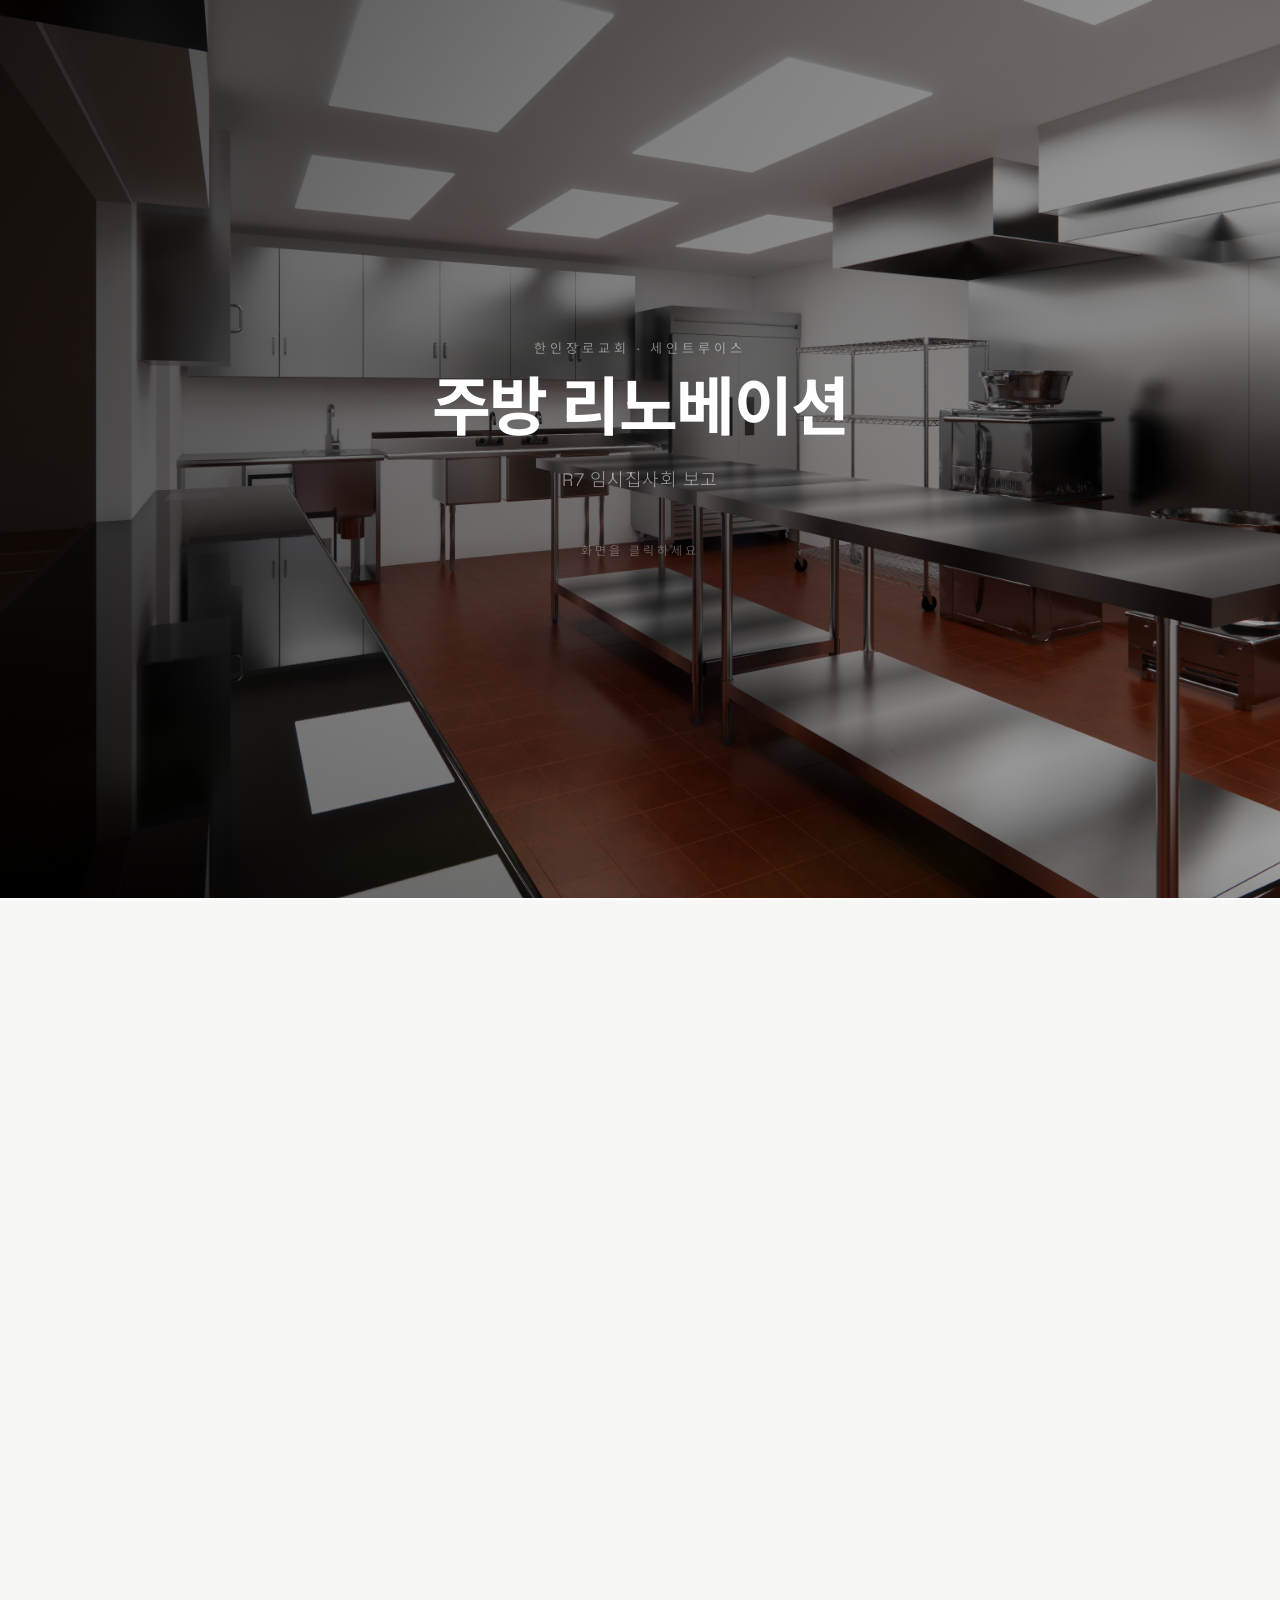
==== index.html @ f0a392fb "Slightly reduce intro paragraph presentation scale" ====
<!DOCTYPE html>
<html lang="en">
<head>
<meta charset="UTF-8">
<meta name="viewport" content="width=device-width, initial-scale=1.0">
<title>KPC Kitchen Renovation — R7 Session Briefing</title>
<link rel="preconnect" href="https://fonts.googleapis.com">
<link rel="preconnect" href="https://fonts.gstatic.com" crossorigin>
<link href="https://fonts.googleapis.com/css2?family=Space+Grotesk:wght@300;400;500;600;700&display=swap" rel="stylesheet">
<link href="https://fonts.googleapis.com/css2?family=Noto+Sans+KR:wght@300;400;500;600;700&display=swap" rel="stylesheet">
<style>
:root {
  --font:'Space Grotesk','Noto Sans KR',system-ui,-apple-system,sans-serif;
  --black:#111;--white:#fff;--bg:#f7f7f5;
  --g1:#999;--g2:#666;--g3:#333;--g4:#e8e8e6;--g5:#d4d4d2;
  --sep:rgba(0,0,0,0.07);
  --r:12px;--rs:8px;
  --ease:cubic-bezier(0.25,0.1,0.25,1);--spring:cubic-bezier(0.175,0.885,0.32,1.275);
  --son:#111;--soff:rgba(0,0,0,0.14);
  --blue:#111;--green:#333;--orange:#555;--purple:#777;
  --a:#111;--b:#444;--c:#777;--d:#999;
  --shadow:0 1px 3px rgba(0,0,0,0.04);
  --shadow2:0 4px 12px rgba(0,0,0,0.08);
}
*{box-sizing:border-box;margin:0;padding:0}
html{scroll-behavior:smooth;font-size:clamp(16px,1.3vw,21px)}
body{font-family:var(--font);color:var(--black);background:var(--bg);line-height:1.55;-webkit-font-smoothing:antialiased;overflow-x:hidden}

/* ===== SPLASH ===== */
#splash{position:fixed;inset:0;z-index:9999;background:linear-gradient(125deg,rgba(0,0,0,0.72) 0%,rgba(0,0,0,0.5) 38%,rgba(0,0,0,0.3) 100%),url("Final Renderings/rendering views/view 2.jpg") center/cover no-repeat var(--black);display:flex;flex-direction:column;align-items:center;justify-content:center;cursor:pointer;transition:opacity 0.8s var(--ease),transform 0.8s var(--ease)}
#splash.out{opacity:0;transform:scale(1.02);pointer-events:none}
.sp-line{overflow:hidden}
.sp-line span{display:block;transform:translateY(110%);animation:spUp 0.9s var(--ease) forwards}
.sp-t1 span{font-size:clamp(11px,1.2vw,13px);font-weight:400;letter-spacing:4px;text-transform:uppercase;color:rgba(255,255,255,0.45);animation-delay:0.3s}
.sp-t2 span{font-size:clamp(32px,5vw,64px);font-weight:700;letter-spacing:-1.5px;color:var(--white);animation-delay:0.6s}
.sp-t3 span{font-size:clamp(14px,1.8vw,18px);font-weight:300;letter-spacing:0.5px;color:rgba(255,255,255,0.55);animation-delay:0.9s;margin-top:8px}
.sp-enter{margin-top:48px;overflow:hidden}
.sp-enter span{display:block;transform:translateY(110%);animation:spUp 0.7s var(--ease) 1.4s forwards;font-size:12px;letter-spacing:3px;text-transform:uppercase;color:rgba(255,255,255,0.3);transition:color 0.3s}
#splash:hover .sp-enter span{color:rgba(255,255,255,0.7)}
@keyframes spUp{to{transform:translateY(0)}}
.sp-bar{position:absolute;bottom:0;left:0;height:2px;background:var(--white);animation:spBar 2.4s var(--ease) 0.5s forwards;width:0}
@keyframes spBar{to{width:100%}}

/* ===== HEADER ===== */
.header{position:sticky;top:0;z-index:100;background:rgba(247,247,245,0.92);backdrop-filter:blur(24px);-webkit-backdrop-filter:blur(24px);border-bottom:1px solid var(--sep);padding:8px 24px;transition:box-shadow 0.3s}
.header.scrolled{box-shadow:0 1px 8px rgba(0,0,0,0.06)}
.header-in{max-width:none;width:100%;margin:0;display:flex;align-items:center;gap:16px}
.header-left{flex-shrink:0}
.header h1{font-family:var(--font);font-size:18px;font-weight:600;letter-spacing:-0.2px;color:var(--black)}
.header p{font-size:11px;color:var(--g1);margin-top:1px;letter-spacing:0.4px;font-weight:400}
.header-tabs{flex:1;display:flex;gap:2px;background:rgba(0,0,0,0.04);border-radius:8px;padding:3px;min-width:0}
.header-tabs .gtab{flex:1;border:0;background:transparent;border-radius:6px;padding:11px 8px;cursor:pointer;font-family:var(--font);font-size:13px;font-weight:600;letter-spacing:0.2px;text-transform:uppercase;color:var(--g1);transition:all 0.25s var(--ease);white-space:nowrap;text-align:center}
.header-tabs .gtab:hover{color:var(--g3);background:rgba(0,0,0,0.03)}
.header-tabs .gtab.on{color:var(--white);background:var(--black);box-shadow:0 1px 4px rgba(0,0,0,0.12)}
.lang-btn{border:1px solid var(--g4);background:var(--white);color:var(--black);font-family:var(--font);font-size:14px;font-weight:600;padding:9px 16px;border-radius:6px;cursor:pointer;transition:all 0.2s var(--ease);letter-spacing:0.2px;white-space:nowrap;flex-shrink:0}
.lang-btn:hover{border-color:var(--black);box-shadow:var(--shadow)}
@media(max-width:900px){
.header{padding:6px 12px}
.header-in{display:grid;grid-template-columns:1fr auto;grid-template-rows:auto auto;gap:4px 8px;align-items:center}
.header-left{grid-column:1;grid-row:1}
.header-left h1{font-size:16px}
.header-left p{display:none}
.lang-btn{grid-column:2;grid-row:1;font-size:12px;padding:7px 12px}
.header-tabs{grid-column:1/-1;grid-row:2;gap:1px;padding:2px;border-radius:6px;overflow-x:auto;-webkit-overflow-scrolling:touch;scrollbar-width:none;flex-wrap:nowrap}
.header-tabs::-webkit-scrollbar{display:none}
.header-tabs .gtab{font-size:11px;padding:9px 12px;letter-spacing:0.2px;border-radius:4px;flex:0 0 auto}
}
.container{max-width:none;width:100%;margin:0;padding:24px clamp(12px,2vw,30px) 32px;opacity:0;transform:translateY(12px);transition:opacity 0.6s var(--ease) 0.1s,transform 0.6s var(--ease) 0.1s}
.container.show{opacity:1;transform:translateY(0)}

/* ===== TABS (now in header) ===== */

/* ===== INTRODUCTION ===== */
.intro-wrap{display:flex;flex-direction:column;gap:18px}
.intro-hero{position:relative;min-height:62vh;border:1px solid var(--g4);border-radius:var(--r);overflow:hidden;background:linear-gradient(120deg,rgba(0,0,0,0.68) 0%,rgba(0,0,0,0.44) 48%,rgba(0,0,0,0.22) 100%),url("Final Renderings/rendering views/view 2.jpg") center/cover no-repeat}
.intro-hero-body{position:relative;z-index:2;max-width:900px;min-height:62vh;display:flex;flex-direction:column;padding:clamp(26px,4vw,58px);color:var(--white)}
.intro-kicker{font-size:17px;letter-spacing:0.9px;text-transform:uppercase;color:rgba(255,255,255,0.78);font-weight:700}
.intro-title{font-size:clamp(30px,4.2vw,58px);line-height:1.06;letter-spacing:-0.8px;margin-top:12px;font-weight:700}
.intro-title-nowrap{white-space:nowrap;display:inline-block}
.intro-meta{margin-top:auto;color:rgba(255,255,255,0.9);font-size:21px;line-height:1.5;padding-top:18px}
.intro-card{background:var(--white);border:1px solid var(--g4);border-radius:var(--r);padding:42px}
.intro-card h3{font-size:58px;letter-spacing:-0.8px;margin-bottom:20px;line-height:1.05}
.intro-body{font-size:34px;color:var(--g2);line-height:1.6;white-space:pre-line}
.intro-body-intro{font-size:clamp(34px,2.7vw,54px);line-height:1.45;white-space:normal;color:var(--g3)}
.intro-team-grid{display:grid;grid-template-columns:1fr;gap:20px}
.intro-team-col{border:1px solid var(--g4);border-radius:14px;padding:24px;background:var(--bg)}
.intro-team-col h4{font-size:34px;font-weight:700;margin-bottom:12px;line-height:1.2}
.intro-team-row{display:flex;justify-content:space-between;gap:18px;padding:12px 0;border-bottom:1px dashed var(--g4);font-size:30px;line-height:1.3}
.intro-team-row:last-child{border-bottom:none}
.intro-team-row span:last-child{color:var(--g2)}
.intro-process{display:grid;grid-template-columns:1fr;gap:16px}
.intro-process li{list-style:none;background:var(--bg);border:1px solid var(--g4);border-radius:12px;padding:20px 22px}
.intro-process-title{display:block;font-size:30px;font-weight:700;margin-bottom:8px;color:var(--black);line-height:1.2}
.intro-process-desc{font-size:25px;color:var(--g2);line-height:1.5}
.intro-purpose-list{display:grid;grid-template-columns:1fr;gap:14px}
.intro-purpose-item{background:var(--bg);border:1px solid var(--g4);border-radius:12px;padding:24px}
.intro-purpose-item h4{font-size:32px;margin-bottom:10px;line-height:1.2}
.intro-purpose-item p{font-size:24px;color:var(--g2);line-height:1.5}
.intro-scope-grid{display:grid;grid-template-columns:repeat(3,minmax(220px,1fr));gap:12px}
.intro-scope-item{background:var(--bg);border:1px solid var(--g4);border-radius:10px;overflow:hidden}
.intro-scope-item img{width:100%;height:175px;object-fit:cover;display:block}
.intro-scope-txt{padding:12px}
.intro-scope-txt h4{font-size:16px;line-height:1.3;letter-spacing:-0.2px}
.intro-scope-txt p{font-size:12px;color:var(--g2);margin-top:6px;line-height:1.55}
@media(max-width:900px){
.intro-team-grid{grid-template-columns:1fr}
.intro-process{grid-template-columns:1fr}
.intro-purpose-list{grid-template-columns:1fr}
.intro-scope-grid{grid-template-columns:repeat(2,minmax(160px,1fr))}
.intro-card{padding:26px}
.intro-card h3{font-size:40px;line-height:1.1}
.intro-body{font-size:24px}
.intro-body-intro{font-size:clamp(24px,4.2vw,40px)}
.intro-team-col h4{font-size:24px}
.intro-team-row{font-size:20px;padding:10px 0}
.intro-process-title{font-size:22px}
.intro-process-desc{font-size:18px}
.intro-purpose-item h4{font-size:24px}
.intro-purpose-item p{font-size:18px}
}
@media(max-width:640px){
.intro-card{padding:16px}
.intro-card h3{font-size:28px}
.intro-body{font-size:18px}
.intro-body-intro{font-size:20px;line-height:1.4}
.intro-scope-grid{grid-template-columns:1fr}
.intro-scope-item img{height:160px}
.intro-kicker{font-size:13px}
.intro-meta{font-size:16px;line-height:1.45}
.intro-team-col h4{font-size:20px}
.intro-team-row{font-size:16px;padding:8px 0}
.intro-process-title{font-size:18px}
.intro-process-desc{font-size:15px}
.intro-purpose-item h4{font-size:20px}
.intro-purpose-item p{font-size:15px}
}

/* ===== DASHBOARD ===== */
.dash{display:grid;grid-template-columns:repeat(4,1fr);gap:12px;margin-bottom:24px;position:sticky;top:56px;z-index:85;background:rgba(247,247,245,0.95);backdrop-filter:blur(20px);-webkit-backdrop-filter:blur(20px);padding:10px 0 10px;border-radius:0 0 14px 14px}
@media(max-width:900px){
.dash{grid-template-columns:repeat(2,1fr);gap:8px;padding:6px 0;top:62px}
.dc{padding:10px 10px}
.dc .dp{font-size:20px}
.dc .dd{gap:4px}
.dc .chip{font-size:8px;padding:2px 6px}
}
@media(max-width:700px){
.dash{grid-template-columns:1fr;gap:4px;padding:4px 0;top:62px;margin-bottom:10px}
.dc{padding:7px 12px;border-radius:8px;display:grid;grid-template-columns:auto 1fr auto auto;grid-template-rows:auto;gap:0 10px;align-items:center}
.dc .dk{grid-column:1;font-size:8px;letter-spacing:0.8px;writing-mode:horizontal-tb}
.dc .dn{display:none}
.dc .dp-wrap-low{grid-column:3;text-align:right;display:flex;align-items:baseline;gap:4px}
.dc .dp-wrap-high{grid-column:4;text-align:right;display:flex;align-items:baseline;gap:4px}
.dc .dp-label{display:inline;font-size:7px;margin:0;letter-spacing:0.3px}
.dc .dp{display:inline;font-size:16px;margin:0;letter-spacing:-0.3px}
.dc .dd{display:none}
.dc:hover{transform:none}
.ltag{top:4px;right:4px;font-size:6px;padding:2px 5px;position:static;display:inline;margin-left:6px}
.dc.on{box-shadow:0 0 0 1.5px var(--black)}
}
.dc{background:var(--white);border:1px solid var(--g4);border-radius:var(--r);padding:14px 14px;cursor:pointer;transition:all 0.3s var(--ease);position:relative;overflow:hidden}
.dc:hover{border-color:var(--g5);box-shadow:var(--shadow2);transform:translateY(-2px)}
.dc.on{border-color:var(--black);box-shadow:0 0 0 1px var(--black)}
.dc .dk{font-size:10px;font-weight:600;color:var(--g1);text-transform:uppercase;letter-spacing:1.5px}
.dc .dn{font-size:14px;font-weight:500;margin:5px 0 2px;color:var(--g2)}
.dc .dp-label{font-size:10px;font-weight:600;color:var(--g1);text-transform:uppercase;letter-spacing:1px;margin-top:6px}
.dc .dp{font-family:var(--font);font-size:26px;font-weight:700;letter-spacing:-0.5px;margin:0 0 4px;color:var(--black)}
.dc .dp-wrap-low,.dc .dp-wrap-high{/* wrapper for mobile grid */}
.dc .dd{display:flex;gap:6px;flex-wrap:wrap}
.dc .chip{font-size:10px;padding:4px 9px;border-radius:4px;background:var(--bg);color:var(--g2);font-weight:500;letter-spacing:0.2px}
.ltag{position:absolute;top:12px;right:12px;font-size:8px;font-weight:700;padding:3px 8px;border-radius:4px;background:var(--black);color:var(--white);text-transform:uppercase;letter-spacing:1px}
.dot{width:5px;height:5px;border-radius:1px;display:inline-block;margin-right:6px;background:var(--black)}

/* ===== BARS ===== */
.bars{background:var(--white);border:1px solid var(--g4);border-radius:var(--r);padding:20px 24px;margin-bottom:24px}
.bars h3{font-family:var(--font);font-size:12px;font-weight:600;color:var(--g1);margin-bottom:14px;text-transform:uppercase;letter-spacing:1.5px}
.br{display:flex;align-items:center;margin-bottom:8px;gap:10px}
.bl{width:90px;font-size:11px;font-weight:500;color:var(--g2);text-align:right;flex-shrink:0}
.bt{flex:1;height:28px;background:rgba(0,0,0,0.03);border-radius:4px;overflow:hidden;display:flex}
.bg{height:100%;border-radius:4px 0 0 4px;transition:width 0.5s var(--ease);display:flex;align-items:center;justify-content:center;font-size:9px;font-weight:600;color:var(--white);min-width:36px;background:var(--black)}
.be{height:100%;border-radius:0 4px 4px 0;transition:width 0.5s var(--ease);display:flex;align-items:center;justify-content:center;font-size:9px;font-weight:500;color:var(--white);min-width:36px;opacity:0.4;background:var(--black)}
.bv{font-family:var(--font);font-size:14px;font-weight:700;width:85px;flex-shrink:0;letter-spacing:-0.3px}
.bb,.gb,.ob,.pb{background:var(--black)}

/* ===== CAROUSEL ===== */
.cnav{display:flex;justify-content:center;gap:4px;margin-bottom:20px}
.pill{padding:9px 20px;border-radius:6px;font-family:var(--font);font-size:11px;font-weight:600;border:1px solid var(--g4);cursor:pointer;transition:all 0.25s var(--ease);background:var(--white);color:var(--g2);letter-spacing:0.5px;text-transform:uppercase}
.pill:hover{border-color:var(--g5);color:var(--black)}
.pill.on{color:var(--white);background:var(--black);border-color:var(--black)}
.pill.on.blue,.pill.on.green,.pill.on.orange,.pill.on.purple{background:var(--black)}
.cvp{overflow:hidden;border-radius:var(--r);transition:height 0.4s var(--ease)}
.ctr{display:flex;transition:transform 0.5s var(--ease)}
.csl{min-width:100%}

/* ===== CARD ===== */
.ocard{background:var(--white);border:1px solid var(--g4);border-radius:var(--r);overflow:hidden;transition:border-color 0.3s}
.ohdr{padding:24px 28px 20px;border-bottom:1px solid var(--sep)}
.ohdr .tr{display:flex;justify-content:space-between;align-items:center}
.ohdr h2{font-family:var(--font);font-size:20px;font-weight:700;letter-spacing:-0.3px}
.pbadge{font-family:var(--font);font-size:22px;font-weight:700;color:var(--black);letter-spacing:-0.3px}
.pbadge.blue,.pbadge.green,.pbadge.orange,.pbadge.purple{color:var(--black)}
.obody{padding:0 28px 28px}
.ohdr.blue,.ohdr.green,.ohdr.orange,.ohdr.purple{border-bottom-color:var(--sep)}
.ohdr::before{display:none}

/* ===== SECTIONS ===== */
.sec{margin-bottom:16px}
.shdr{display:flex;justify-content:space-between;align-items:center;padding:12px 0 10px;border-bottom:1px solid var(--sep);margin-bottom:8px}
.shdr h3{font-size:11px;font-weight:600;color:var(--g1);text-transform:uppercase;letter-spacing:1.5px}
.shdr .ss{font-size:13px;font-weight:600;font-family:var(--font);color:var(--g2)}

/* ===== CATEGORY ACCORDION ===== */
.cat{margin-bottom:2px}
.cat-hdr{display:flex;align-items:center;justify-content:space-between;padding:12px 14px;background:rgba(0,0,0,0.02);border-radius:var(--rs);cursor:pointer;transition:background 0.2s;user-select:none;border:1px solid transparent}
.cat-hdr:hover{background:rgba(0,0,0,0.04);border-color:var(--g4)}
.cat-hdr .cat-left{display:flex;align-items:center;gap:10px}
.cat-hdr .cat-icon{font-size:16px;width:24px;text-align:center}
.cat-hdr .cat-name{font-size:13px;font-weight:600;letter-spacing:0.1px}
.cat-hdr .cat-count{font-size:10px;color:var(--g1);background:rgba(0,0,0,0.05);padding:2px 7px;border-radius:4px;font-weight:600;letter-spacing:0.3px}
.cat-hdr .cat-right{display:flex;align-items:center;gap:10px}
.cat-hdr .cat-sum{font-size:14px;font-weight:700;font-family:var(--font);letter-spacing:-0.2px}
.cat-hdr .chevron{font-size:12px;color:var(--g1);transition:transform 0.3s var(--ease);display:inline-block}
.cat-hdr .chevron.open{transform:rotate(90deg)}
.cat-body{overflow:hidden;transition:max-height 0.4s var(--ease),opacity 0.3s;padding:0 4px}
.cat-body.closed{max-height:0!important;opacity:0;pointer-events:none}
.cat-body.open{opacity:1}
/* Split layout for wall storage / countertop */
.cat-split{display:grid;grid-template-columns:1fr 1fr;gap:0 16px}
.cat-split-col{border-right:1px solid var(--sep);padding-right:8px}
.cat-split-col:last-child{border-right:none;padding-right:0;padding-left:8px}
.cat-split-label{font-size:10px;font-weight:700;text-transform:uppercase;letter-spacing:1px;color:var(--g1);padding:8px 8px 4px;border-bottom:1px solid var(--sep)}
.cat-split-full{grid-column:1/-1;border-top:1px solid var(--sep)}
@media(max-width:700px){.cat-split{grid-template-columns:1fr}.cat-split-col{border-right:none;padding-right:0;padding-left:0}}

/* ===== ITEMS ===== */
.item{display:flex;align-items:center;padding:11px 8px;border-bottom:1px solid var(--sep);gap:12px;transition:opacity 0.25s,background 0.15s;border-radius:4px}
.item:last-child{border-bottom:none}
.item:hover{background:rgba(0,0,0,0.015)}
.item.off{opacity:0.22}
.item.off .iname{text-decoration:line-through;text-decoration-color:var(--g1)}
.tog{position:relative;width:44px;height:26px;flex-shrink:0;cursor:pointer}
.tog input{position:absolute;opacity:0;width:100%;height:100%;cursor:pointer;z-index:2;margin:0}
.tog .tk{position:absolute;inset:0;background:var(--soff);border-radius:26px;transition:background 0.3s var(--ease)}
.tog .tm{position:absolute;top:2px;left:2px;width:22px;height:22px;background:white;border-radius:50%;box-shadow:0 1px 4px rgba(0,0,0,0.15);transition:transform 0.35s var(--spring),width 0.15s}
.tog input:checked~.tk{background:var(--son)}
.tog input:checked~.tm{transform:translateX(18px)}
.tog:active .tm{width:26px}
.tog:active input:checked~.tm{transform:translateX(14px);width:26px}
.iinfo{flex:1;min-width:0}
.iname{font-size:14px;font-weight:500;line-height:1.35}
.idet{font-size:11.5px;color:var(--g1);margin-top:2px;line-height:1.4}
.icost{font-family:var(--font);font-size:15px;font-weight:700;white-space:nowrap;min-width:65px;text-align:right;letter-spacing:-0.2px}
.icost.neg{color:#2a7d3f}
.cinp{display:flex;align-items:center;gap:6px;margin-top:5px;flex-wrap:wrap}
.cinp input[type="text"]{width:110px;padding:7px 10px;border:1px solid var(--g4);border-radius:6px;font-size:14px;font-family:var(--font);text-align:right;transition:border 0.2s,box-shadow 0.2s;background:var(--white)}
.cinp input[type="text"]:focus{outline:none;border-color:var(--black);box-shadow:0 0 0 2px rgba(0,0,0,0.08)}
.cinp input[type="text"]::placeholder{color:var(--g1);font-size:11px}
.cinp>span{font-size:10.5px;color:var(--g2);font-weight:500}
.cinp .clab{color:var(--black);font-weight:700;font-size:9px;letter-spacing:1px;text-transform:uppercase}

/* ===== PILLS ===== */
.psel{display:flex;gap:2px;background:rgba(0,0,0,0.04);padding:3px;border-radius:8px;margin:8px 0}
.po{flex:1;padding:8px 0;text-align:center;font-family:var(--font);font-size:11px;font-weight:600;border:none;border-radius:6px;cursor:pointer;transition:all 0.25s var(--ease);background:transparent;color:var(--g1);letter-spacing:0.3px}
.po.on{background:var(--white);color:var(--black);box-shadow:0 1px 4px rgba(0,0,0,0.08)}

.sub{display:flex;justify-content:space-between;padding:14px 0 4px;border-top:1px solid rgba(0,0,0,0.1);margin-top:10px;font-weight:700;font-size:15px;font-family:var(--font);letter-spacing:-0.2px}
.cont-line{border-top:1px dashed rgba(0,0,0,0.15);margin-top:14px;padding:14px 0 4px;color:var(--g2);font-size:13px}
.cont-ctrl{display:flex;align-items:center;gap:12px;background:var(--white);border:1px solid var(--g4);border-radius:var(--r);padding:14px 20px;margin-bottom:20px}
.cont-label{font-size:13px;font-weight:600;letter-spacing:-0.1px}
.cont-input-wrap{display:flex;align-items:center;gap:2px}
.cont-inp{width:52px;padding:6px 8px;border:1px solid var(--g4);border-radius:6px;font-size:14px;font-family:var(--font);text-align:right;transition:border 0.2s;background:var(--white)}
.cont-inp:focus{outline:none;border-color:var(--black);box-shadow:0 0 0 2px rgba(0,0,0,0.08)}
.cont-pct{font-size:13px;font-weight:600;color:var(--g2)}
.cont-amt{font-size:12px;color:var(--g1);margin-left:auto}
.gt{display:flex;justify-content:space-between;align-items:center;padding:18px 24px;border-radius:var(--rs);margin-top:14px;font-weight:700;font-size:18px;color:var(--white);font-family:var(--font);letter-spacing:-0.3px;background:var(--black)}
.gt.blue,.gt.green,.gt.orange,.gt.purple{background:var(--black)}
.note{font-size:11.5px;color:var(--g2);padding:10px 14px;background:rgba(0,0,0,0.02);border-radius:var(--rs);margin:8px 0;line-height:1.55;border:1px solid var(--sep)}

/* ===== MATRIX ===== */
.mwrap{background:var(--white);border:1px solid var(--g4);border-radius:var(--r);overflow:hidden;margin-bottom:24px}
.mwrap h3{padding:18px 24px 14px;font-family:var(--font);font-size:14px;font-weight:700;letter-spacing:-0.2px}
.mscr{overflow-x:auto;padding:0 24px 24px}
.mx{width:100%;border-collapse:collapse;font-size:12px}
.mx th{padding:8px;text-align:center;font-weight:600;border-bottom:1px solid var(--sep);white-space:nowrap;font-size:11px;letter-spacing:0.5px;text-transform:uppercase;color:var(--g1)}
.mx th:first-child{text-align:left;min-width:120px}
.mx td{padding:7px 8px;border-bottom:1px solid var(--sep);text-align:center;vertical-align:top;font-size:12px}
.mx td:first-child{text-align:left;font-weight:600}
.mx tr:hover td{background:rgba(0,0,0,0.015)}
.ck{color:#2a7d3f;font-weight:700}.no{color:var(--g1)}
.disc{font-size:10px;color:var(--g1);text-align:center;padding:24px 0;letter-spacing:0.3px}

/* ===== R7 ESTIMATE SUMMARY ===== */
.est-r7{background:var(--white);border:1px solid var(--g4);border-radius:var(--r);padding:22px;margin-bottom:20px}
.est-r7 h3{font-size:22px;letter-spacing:-0.3px;margin-bottom:4px}
.est-r7-sub{font-size:13px;color:var(--g2);margin-bottom:6px}
.est-r7-hint{font-size:12px;color:var(--g1);margin-bottom:14px}
.est-r7-grid{display:grid;grid-template-columns:repeat(3,minmax(220px,1fr));gap:12px}
.est-r7-card{border:1px solid var(--g4);border-radius:12px;background:var(--bg);padding:14px;display:flex;flex-direction:column;gap:8px;transition:border-color 0.22s,box-shadow 0.22s;cursor:pointer}
.est-r7-card.on{border-color:var(--black);box-shadow:0 0 0 1px var(--black)}
.est-r7-card.focus{box-shadow:0 0 0 2px rgba(0,0,0,0.14)}
.est-r7-card h4{font-size:22px;line-height:1.1}
.est-r7-card p{font-size:12px;color:var(--g2);line-height:1.55}
.est-r7-list{font-size:12px;color:var(--g2);line-height:1.6;margin-top:2px}
.est-r7-range{margin-top:auto;padding-top:8px;border-top:1px dashed var(--g4);font-size:30px;line-height:1;font-weight:700;letter-spacing:-0.8px}
.est-r7-range small{display:block;font-size:11px;font-weight:600;letter-spacing:0.8px;color:var(--g2);margin-top:6px}
.est-r7-card-actions{margin-top:6px}
.est-r7-preset-btn{width:100%;border:1px solid var(--g5);background:var(--white);color:var(--black);font-family:var(--font);font-size:11px;letter-spacing:0.5px;text-transform:uppercase;border-radius:6px;padding:9px 10px;cursor:pointer;transition:all 0.2s}
.est-r7-preset-btn:hover{border-color:var(--black)}
.est-r7-preset-btn.on{background:var(--black);color:var(--white);border-color:var(--black)}
.est-r7-actions{margin-top:14px;display:flex;align-items:center;justify-content:space-between;gap:10px;flex-wrap:wrap}
.est-r7-btn{border:1px solid var(--black);background:var(--black);color:var(--white);font-family:var(--font);font-size:11px;letter-spacing:0.5px;text-transform:uppercase;border-radius:6px;padding:9px 14px;cursor:pointer}
.est-r7-btn.ghost{background:var(--white);color:var(--black)}
.est-r7-btn:hover{opacity:0.86}
.est-source{border-top:1px solid var(--g4);padding-top:16px}
.est-source-head{margin-bottom:12px}
.est-source-head h3{font-size:18px;letter-spacing:-0.2px;margin-bottom:4px}
.est-source-head p{font-size:12px;color:var(--g2);line-height:1.5}
.est-scope{background:var(--white);border:1px solid var(--g4);border-radius:var(--r);padding:18px;margin-bottom:14px}
.est-scope-head{display:flex;align-items:flex-end;justify-content:space-between;gap:10px;flex-wrap:wrap}
.est-scope h3{font-size:19px;letter-spacing:-0.2px;margin-bottom:4px}
.est-scope-sub{font-size:12px;color:var(--g2);margin-bottom:12px}
.est-scope-sub strong{color:var(--black)}
.est-scope-cats{display:grid;grid-template-columns:repeat(6,minmax(120px,1fr));gap:8px;margin-bottom:12px}
.est-scope-cat{position:relative;border:1px solid var(--g4);border-radius:10px;overflow:hidden;background:var(--bg);transition:border-color 0.2s,box-shadow 0.2s}
.est-scope-cat img{display:block;width:100%;height:74px;object-fit:cover;transition:filter 0.22s,opacity 0.22s;filter:grayscale(1);opacity:0.42}
.est-scope-cat.in img{filter:none;opacity:1}
.est-scope-cat.adj img{filter:grayscale(0.22);opacity:0.9}
.est-scope-cat.phase img{filter:grayscale(0.6);opacity:0.72}
.est-scope-cat.out img{filter:grayscale(1);opacity:0.28}
.est-scope-cat.focus{border-color:var(--black);box-shadow:0 0 0 1px var(--black)}
.est-scope-cap{padding:8px;font-size:10px;line-height:1.35;color:var(--g2);min-height:52px}
.est-scope-cap strong{display:block;font-size:11px;color:var(--black);margin-bottom:2px}
.est-scope-state{position:absolute;top:6px;left:6px;z-index:2}
.est-scope-matrix{border:1px solid var(--g4);border-radius:10px;overflow:hidden}
.est-scope-matrix table{width:100%;border-collapse:collapse;font-size:11px}
.est-scope-matrix th,.est-scope-matrix td{border-bottom:1px solid var(--sep);padding:8px 8px;text-align:center}
.est-scope-matrix tr:last-child td{border-bottom:0}
.est-scope-matrix th:first-child,.est-scope-matrix td:first-child{text-align:left}
.est-scope-matrix th{font-size:10px;text-transform:uppercase;letter-spacing:0.6px;color:var(--g1);background:var(--bg)}
.est-scope-matrix .focus-col{background:rgba(0,0,0,0.04)}
.est-scope-dot{display:inline-flex;align-items:center;justify-content:center;min-width:56px;padding:4px 8px;border-radius:999px;font-size:10px;font-weight:700;letter-spacing:0.3px;border:1px solid var(--g4);background:var(--white);color:var(--g2)}
.est-scope-dot.in{background:#e8f6ec;border-color:#b7dec2;color:#225f37}
.est-scope-dot.adj{background:#fff6df;border-color:#f0d59b;color:#8b6511}
.est-scope-dot.phase{background:#eef2ff;border-color:#c8d2f7;color:#2f4a92}
.est-scope-dot.out{background:#f4f4f4;border-color:#e1e1df;color:#8a8a86}
.est-r7-scope-badges{display:flex;flex-wrap:wrap;gap:6px;margin-top:2px}
.est-r7-scope-badges .est-scope-dot{font-size:9px;padding:3px 7px;min-width:unset}
@media(max-width:900px){.est-r7-grid{grid-template-columns:1fr}}
@media(max-width:1180px){.est-scope-cats{grid-template-columns:repeat(3,minmax(120px,1fr))}}
@media(max-width:640px){.est-scope-cats{grid-template-columns:repeat(2,minmax(120px,1fr))}.est-scope-matrix th,.est-scope-matrix td{padding:7px 5px;font-size:10px}}

/* ===== POLYCAM ===== */
.scan-wrap{background:var(--white);border:1px solid var(--g4);border-radius:var(--r);padding:24px;margin-bottom:24px}
.scan-head{display:flex;align-items:center;justify-content:space-between;gap:10px;margin-bottom:8px}
.scan-head h3{font-size:18px;font-weight:700;letter-spacing:-0.3px}
.scan-tag{font-size:9px;font-weight:700;letter-spacing:1px;text-transform:uppercase;color:var(--g2);background:rgba(0,0,0,0.05);padding:4px 10px;border-radius:4px}
.scan-sub{font-size:13.5px;color:var(--g2);margin-bottom:14px}
.scan-shell{position:relative;padding-top:62%;border-radius:var(--rs);overflow:hidden;border:1px solid var(--g4);background:var(--black)}
.scan-shell iframe{position:absolute;inset:0;width:100%;height:100%;border:0}
.scan-actions{display:flex;align-items:center;justify-content:space-between;gap:10px;margin-top:14px;flex-wrap:wrap}
.scan-help{font-size:12px;color:var(--g1)}
.scan-btn{display:inline-flex;align-items:center;padding:10px 18px;border-radius:6px;background:var(--black);color:var(--white);text-decoration:none;font-family:var(--font);font-size:11px;font-weight:600;letter-spacing:0.5px;text-transform:uppercase;transition:opacity 0.2s}
.scan-btn:hover{opacity:0.8}
.ex-gallery{margin-top:18px;padding-top:14px;border-top:1px solid var(--sep)}
.ex-title{font-size:12px;font-weight:600;color:var(--g2);letter-spacing:0.3px;margin:0 0 10px}
.ex-grid{display:grid;grid-template-columns:repeat(12,minmax(0,1fr));gap:10px}
.ex-photo{grid-column:span 3;border:1px solid var(--g4);border-radius:6px;overflow:hidden;background:var(--white);padding:0;cursor:pointer;transition:border-color 0.28s var(--ease),box-shadow 0.28s var(--ease),transform 0.28s var(--ease);position:relative;content-visibility:auto;contain-intrinsic-size:280px}
.ex-photo:hover{border-color:var(--g5);box-shadow:var(--shadow2);transform:translateY(-2px)}
.ex-photo img{display:block;width:100%;height:100%;object-fit:cover;aspect-ratio:4/3;background:#efefed}
.ex-photo.ex-reveal{opacity:0;transform:translateY(26px) scale(0.985);transition:opacity 0.7s var(--ease),transform 0.9s var(--ease);transition-delay:var(--d,0ms)}
.ex-photo.ex-reveal.in{opacity:1;transform:none}
@media(max-width:1180px){.ex-grid{grid-template-columns:repeat(8,minmax(0,1fr))}.ex-photo{grid-column:span 2}}
@media(max-width:760px){.ex-grid{grid-template-columns:repeat(2,minmax(0,1fr));gap:10px}.ex-photo{grid-column:span 1}}
@media(prefers-reduced-motion:reduce){.ex-photo.ex-reveal{opacity:1;transform:none;transition:none}}

/* ===== DESIGN OPTIONS ===== */
.design-wrap{background:var(--white);border:1px solid var(--g4);border-radius:var(--r);padding:24px}
.design-head{display:flex;align-items:flex-start;justify-content:space-between;gap:10px;margin-bottom:16px}
.design-head h3{font-size:22px;font-weight:700;letter-spacing:-0.3px}
.design-sub{font-size:13.5px;color:var(--g2);max-width:800px}
.r3-pill{font-size:9px;font-weight:700;letter-spacing:1px;text-transform:uppercase;color:var(--g2);background:rgba(0,0,0,0.05);padding:5px 10px;border-radius:4px;white-space:nowrap}
.ds-intro{background:linear-gradient(160deg,#0d0f12 0%,#181c21 58%,#252c34 100%);border-radius:14px;padding:18px;border:1px solid rgba(255,255,255,0.08);margin-bottom:16px;color:rgba(255,255,255,0.92);position:relative;overflow:hidden}
.ds-intro::before{content:"";position:absolute;inset:-40% -10% auto auto;width:50%;aspect-ratio:1;border-radius:999px;background:radial-gradient(circle,rgba(148,196,255,0.38) 0%,rgba(148,196,255,0) 68%);pointer-events:none}
.ds-intro h4{font-size:18px;letter-spacing:-0.25px;margin-bottom:5px}
.ds-intro p{font-size:12px;color:rgba(255,255,255,0.72);line-height:1.65}
.ds-jump-grid{margin-top:12px;display:grid;grid-template-columns:repeat(6,minmax(0,1fr));gap:10px}
.ds-jump-card{position:relative;border:1px solid rgba(255,255,255,0.16);border-radius:10px;overflow:hidden;cursor:pointer;background:#0f1012;transition:transform 0.28s var(--ease),border-color 0.28s var(--ease),box-shadow 0.28s var(--ease),outline-color 0.28s var(--ease);padding:0;font-family:var(--font);text-align:left;color:inherit;appearance:none;-webkit-appearance:none;min-height:260px}
.ds-jump-card:hover,.ds-jump-card.on{transform:translateY(-3px);border-color:rgba(255,255,255,0.36);box-shadow:0 10px 26px rgba(0,0,0,0.25)}
.ds-jump-card::after{content:"";position:absolute;inset:0;background:linear-gradient(180deg,rgba(0,0,0,0) 25%,rgba(0,0,0,0.55) 100%)}
.ds-jump-card img{display:block;width:100%;height:100%;object-fit:cover;filter:grayscale(1) brightness(0.82);transition:filter 0.28s var(--ease),transform 0.35s var(--ease)}
.ds-jump-card:hover img,.ds-jump-card.on img{filter:grayscale(0) brightness(1)}
.ds-jump-card:hover img{transform:scale(1.03)}
.ds-req{position:absolute;top:10px;right:10px;z-index:3;background:#ffd87a;color:#111;border:1px solid rgba(0,0,0,0.12);border-radius:999px;padding:6px 11px;font-size:10px;font-weight:800;letter-spacing:0.5px;text-transform:uppercase}
.ds-jump-text{position:absolute;left:0;right:0;bottom:0;z-index:2;padding:10px}
.ds-jump-text h5{font-size:15px;color:#fff;line-height:1.35}
.ds-jump-text span{display:block;margin-top:3px;font-size:12px;line-height:1.45;color:rgba(255,255,255,0.8)}
.ds-jump-card.on{outline:2px solid rgba(255,255,255,0.5);outline-offset:-2px}
@media(max-width:1540px){.ds-jump-grid{grid-template-columns:repeat(3,minmax(220px,1fr))}}
@media(max-width:1120px){.ds-jump-grid{grid-template-columns:repeat(2,minmax(220px,1fr))}}
/* Section nav */
.ds-nav{display:flex;gap:2px;background:rgba(0,0,0,0.04);border-radius:8px;padding:3px;margin-bottom:20px;flex-wrap:wrap}
.ds-pill{border:0;background:transparent;border-radius:6px;padding:10px 14px;cursor:pointer;font-family:var(--font);font-size:12px;font-weight:600;letter-spacing:0.5px;color:var(--g1);transition:all 0.25s var(--ease)}
.ds-pill:hover{color:var(--g2)}
.ds-pill.on{color:var(--white);background:var(--black);box-shadow:0 1px 4px rgba(0,0,0,0.12)}
@media(max-width:768px){.ds-pill{font-size:10px;padding:8px 10px}.ds-nav{overflow-x:auto;-webkit-overflow-scrolling:touch;scrollbar-width:none;flex-wrap:nowrap}.ds-nav::-webkit-scrollbar{display:none}.ds-pill{flex:0 0 auto}}
/* Section header */
.ds-sec-head{margin-bottom:18px}
.ds-sec-title{font-size:19px;font-weight:700;letter-spacing:-0.2px;margin-bottom:6px}
.ds-sec-desc{font-size:13.5px;color:var(--g2);line-height:1.6;max-width:800px}
.ds-color-picks{display:flex;align-items:center;gap:8px;flex-wrap:wrap;margin:-4px 0 16px}
.ds-color-label{font-size:10px;font-weight:700;letter-spacing:0.8px;text-transform:uppercase;color:var(--g2);padding-right:2px}
.ds-color-btn{display:inline-flex;align-items:center;gap:7px;border:1px solid var(--g4);background:var(--white);color:var(--g2);border-radius:999px;padding:6px 11px;font-family:var(--font);font-size:11px;font-weight:600;cursor:pointer;transition:all 0.22s var(--ease)}
.ds-color-btn:hover{border-color:var(--g5);color:var(--black)}
.ds-color-btn.on{border-color:var(--black);background:var(--black);color:var(--white)}
.ds-color-dot{width:12px;height:12px;border-radius:50%;border:1px solid rgba(255,255,255,0.26);box-shadow:inset 0 0 0 1px rgba(0,0,0,0.08)}
.ds-ref-tag{display:inline-flex;align-items:center;margin-top:auto;padding:8px 12px;border:1px dashed var(--g4);border-radius:6px;color:var(--g1);font-size:11px;font-weight:600}
/* Gallery — responsive grid for side-by-side comparison */
.ds-gallery{display:grid;grid-template-columns:repeat(auto-fit,minmax(320px,1fr));gap:16px}
.ds-gallery[data-count="1"]{grid-template-columns:1fr;max-width:800px}
.ds-gallery[data-count="2"]{grid-template-columns:repeat(2,1fr)}
.ds-gallery[data-count="3"]{grid-template-columns:repeat(3,1fr)}
.ds-gallery[data-count="4"]{grid-template-columns:repeat(2,1fr)}
.ds-gallery[data-count="5"]{grid-template-columns:repeat(3,1fr)}
@media(max-width:900px){.ds-gallery[data-count="3"],.ds-gallery[data-count="5"]{grid-template-columns:repeat(2,1fr)}}
@media(max-width:620px){.ds-gallery{grid-template-columns:1fr!important}.ds-gallery[data-count="2"]{grid-template-columns:1fr!important}}
.ds-card{background:var(--bg);border:1px solid var(--g4);border-radius:var(--r);overflow:hidden;transition:border-color 0.3s,box-shadow 0.3s;display:flex;flex-direction:column}
.ds-card:hover{border-color:var(--g5);box-shadow:var(--shadow2)}
.ds-img-wrap{position:relative;overflow:hidden;aspect-ratio:16/10}
.ds-img-wrap img{width:100%;height:100%;object-fit:cover;display:block;transition:transform 0.4s var(--ease)}
.ds-card:hover .ds-img-wrap img{transform:scale(1.015)}
.ds-img-hint{position:absolute;bottom:10px;right:10px;font-size:10px;font-weight:600;letter-spacing:0.5px;text-transform:uppercase;color:var(--white);background:rgba(0,0,0,0.55);padding:5px 12px;border-radius:4px;opacity:0;transition:opacity 0.25s}
.ds-card:hover .ds-img-hint{opacity:1}
.ds-caption{padding:18px 20px;flex:1;display:flex;flex-direction:column}
.ds-img-title{font-size:16px;font-weight:700;letter-spacing:-0.15px;margin-bottom:6px}
.ds-img-desc{font-size:13px;color:var(--g2);line-height:1.6;margin-bottom:12px}
@media(max-width:620px){.ds-caption{padding:14px 16px}.ds-img-title{font-size:14px}}
/* Selected design card */
.ds-card.selected{border-color:var(--black);box-shadow:0 0 0 2px var(--black)}
.ds-card .ds-select-btn{display:flex;align-items:center;gap:6px;margin-top:auto;padding:8px 16px;border:1px solid var(--g4);border-radius:6px;background:var(--white);font-family:var(--font);font-size:12.5px;font-weight:600;cursor:pointer;transition:all 0.25s var(--ease);color:var(--g2)}
.ds-card .ds-select-btn:hover{border-color:var(--g5);color:var(--black)}
.ds-card.selected .ds-select-btn{background:var(--black);color:var(--white);border-color:var(--black)}
.ds-check{width:16px;height:16px;border-radius:50%;border:2px solid var(--g4);display:flex;align-items:center;justify-content:center;transition:all 0.25s var(--ease);flex-shrink:0}
.ds-card.selected .ds-check{border-color:var(--white);background:var(--white)}
.ds-check svg{width:10px;height:10px;opacity:0;transition:opacity 0.2s}
.ds-card.selected .ds-check svg{opacity:1}
.ds-nav-badge{display:inline-flex;align-items:center;justify-content:center;width:6px;height:6px;border-radius:50%;background:var(--black);margin-left:4px;vertical-align:middle}
.ds-pill{display:flex;flex-direction:column;align-items:center;gap:1px}
.ds-pill-sub{font-size:8px;font-weight:500;letter-spacing:0.2px;opacity:0.7;white-space:nowrap;overflow:hidden;text-overflow:ellipsis;max-width:100px}
.ds-pill.on .ds-pill-sub{opacity:0.85}
.ds-pill-divider{width:1px;height:20px;background:var(--g4);margin:0 4px;flex-shrink:0;align-self:center}
.ds-focus{animation:dsFocusPulse 0.65s var(--ease)}
@keyframes dsFocusPulse{
  0%{transform:translateY(8px);opacity:0}
  100%{transform:none;opacity:1}
}
.counter-layout{display:flex;flex-direction:column;gap:16px}
.counter-top-grid{display:grid;grid-template-columns:repeat(2,minmax(260px,1fr));gap:16px}
.counter-top-card{background:var(--bg);border:1px solid var(--g4);border-radius:var(--r);overflow:hidden}
.counter-top-img{aspect-ratio:16/10;overflow:hidden;cursor:pointer}
.counter-top-img img{width:100%;height:100%;object-fit:cover;display:block}
.counter-top-body{padding:14px 16px;display:flex;flex-direction:column;gap:6px}
.counter-top-title{font-size:15px;font-weight:700;letter-spacing:-0.1px}
.counter-top-desc{font-size:12.5px;color:var(--g2);line-height:1.55}
.counter-color-wrap{border:1px solid var(--g4);border-radius:var(--r);background:var(--bg);padding:14px}
.counter-color-head{display:flex;align-items:center;justify-content:space-between;gap:8px;margin-bottom:10px}
.counter-color-head h4{font-size:14px;font-weight:700;letter-spacing:-0.1px}
.counter-color-head p{font-size:11px;color:var(--g2)}
.counter-color-grid{display:grid;grid-template-columns:repeat(4,minmax(130px,1fr));gap:10px}
.counter-color-card{border:1px solid var(--g4);border-radius:10px;overflow:hidden;background:var(--white);display:flex;flex-direction:column;transition:border-color 0.22s,box-shadow 0.22s}
.counter-color-card.on{border-color:var(--black);box-shadow:0 0 0 1px var(--black)}
.counter-color-img{position:relative;aspect-ratio:3/5;overflow:hidden;cursor:pointer}
.counter-color-img img{width:100%;height:100%;object-fit:cover;object-position:var(--crop,52% 58%);display:block}
.counter-color-name{position:absolute;left:0;right:0;bottom:0;padding:8px 6px;text-align:center;font-size:11px;font-weight:700;color:#fff;background:linear-gradient(180deg,rgba(0,0,0,0.02),rgba(0,0,0,0.66));letter-spacing:0.2px}
.counter-color-actions{padding:8px}
.counter-color-actions .ds-select-btn{width:100%;justify-content:center;padding:7px 10px;font-size:11px}
@media(max-width:1020px){.counter-color-grid{grid-template-columns:repeat(2,1fr)}}
/* Selections panel */
.sel-wrap{max-width:none;margin:0}
.sel-head{margin-bottom:24px}
.sel-head h3{font-size:22px;font-weight:700;letter-spacing:-0.3px;margin-bottom:4px}
.sel-head p{font-size:13.5px;color:var(--g2);line-height:1.55}
.sel-count{font-size:13px;color:var(--g2);margin-bottom:20px}
.sel-grid{display:flex;flex-direction:column;gap:14px}
.sel-row{display:flex;gap:16px;background:var(--white);border:1px solid var(--g4);border-radius:var(--r);overflow:hidden;transition:box-shadow 0.3s}
.sel-row:hover{box-shadow:var(--shadow2)}
.sel-row img{width:180px;height:120px;object-fit:cover;flex-shrink:0;cursor:pointer}
.sel-row-info{padding:14px 16px;display:flex;flex-direction:column;justify-content:center;flex:1;min-width:0}
.sel-row-cat{font-size:11px;font-weight:700;letter-spacing:0.8px;text-transform:uppercase;color:var(--g2);margin-bottom:4px}
.sel-row-title{font-size:15px;font-weight:700;letter-spacing:-0.15px;margin-bottom:3px}
.sel-row-desc{font-size:12.5px;color:var(--g2);line-height:1.5}
.sel-row-clear{align-self:center;padding:6px 12px;margin-right:14px;border:1px solid var(--g4);border-radius:6px;background:var(--white);font-family:var(--font);font-size:10px;font-weight:600;cursor:pointer;color:var(--g2);transition:all 0.2s;flex-shrink:0}
.sel-row-clear:hover{border-color:var(--black);color:var(--black)}
.sel-empty{text-align:center;padding:48px 20px;color:var(--g2);font-size:13px}
.sel-empty-icon{font-size:32px;margin-bottom:10px;opacity:0.4}
@media(max-width:620px){.sel-row{flex-direction:column}.sel-row img{width:100%;height:180px}.sel-row-clear{align-self:flex-start;margin:0 14px 14px}}

/* ===== VOTING ===== */
.vote-wrap{display:grid;grid-template-columns:1.2fr 1fr;gap:16px}
.vote-card{background:var(--white);border:1px solid var(--g4);border-radius:var(--r);padding:18px}
.vote-card h3{font-size:20px;letter-spacing:-0.2px;margin-bottom:4px}
.vote-sub{font-size:12.5px;color:var(--g2);line-height:1.6;margin-bottom:12px}
.vote-code{display:flex;flex-direction:column;gap:6px;margin-bottom:12px}
.vote-code label{font-size:10px;font-weight:700;letter-spacing:0.8px;text-transform:uppercase;color:var(--g2)}
.vote-code input{border:1px solid var(--g4);border-radius:8px;padding:10px 12px;font-family:var(--font);font-size:13px;background:var(--white)}
.vote-code input:focus{outline:none;border-color:var(--black);box-shadow:0 0 0 2px rgba(0,0,0,0.08)}
.vote-code small{font-size:11px;color:var(--g1)}
.vote-sections{display:flex;flex-direction:column;gap:10px}
.vote-sec{border:1px solid var(--g4);border-radius:10px;background:var(--bg);padding:10px}
.vote-sec h4{font-size:13px;letter-spacing:-0.1px;margin-bottom:8px}
.vote-opt-grid{display:grid;grid-template-columns:repeat(2,minmax(150px,1fr));gap:8px}
.vote-opt{border:1px solid var(--g4);border-radius:8px;overflow:hidden;background:var(--white);transition:border-color 0.2s,box-shadow 0.2s}
.vote-opt.on{border-color:var(--black);box-shadow:0 0 0 1px var(--black)}
.vote-opt-img{aspect-ratio:16/10;overflow:hidden;cursor:pointer}
.vote-opt-img img{width:100%;height:100%;object-fit:cover;display:block}
.vote-opt-btm{padding:8px;display:flex;align-items:center;justify-content:space-between;gap:8px}
.vote-opt-name{font-size:11px;color:var(--g2);line-height:1.35}
.vote-opt-btn{border:1px solid var(--g4);background:var(--white);border-radius:999px;padding:4px 10px;font-size:10px;font-weight:700;font-family:var(--font);cursor:pointer}
.vote-opt.on .vote-opt-btn{background:var(--black);color:var(--white);border-color:var(--black)}
.vote-actions{display:flex;align-items:center;justify-content:space-between;gap:8px;flex-wrap:wrap;margin-top:12px}
.vote-submit{border:1px solid var(--black);background:var(--black);color:var(--white);border-radius:8px;padding:10px 14px;font-size:11px;font-weight:700;letter-spacing:0.6px;text-transform:uppercase;font-family:var(--font);cursor:pointer}
.vote-msg{font-size:12px;color:var(--g2)}
.vote-summary-box{background:var(--white);border:1px solid var(--g4);border-radius:var(--r);padding:18px}
.vote-summary-box h3{font-size:18px;letter-spacing:-0.2px;margin-bottom:10px}
.vote-stat{display:flex;justify-content:space-between;gap:10px;font-size:13px;padding:6px 0;border-bottom:1px dashed var(--g4)}
.vote-stat:last-of-type{border-bottom:0}
.vote-break{margin-top:10px;display:flex;flex-direction:column;gap:8px}
.vote-break h4{font-size:12px;color:var(--g2);letter-spacing:0.4px;text-transform:uppercase}
.vote-line{display:grid;grid-template-columns:1fr auto;gap:8px;font-size:12px}
.vote-bar{height:7px;border-radius:999px;background:var(--g6);overflow:hidden;margin-top:4px}
.vote-bar>span{display:block;height:100%;background:var(--black)}
.vote-io{margin-top:12px;display:flex;flex-direction:column;gap:8px}
.vote-io textarea{width:100%;min-height:90px;border:1px solid var(--g4);border-radius:8px;padding:10px;font-family:ui-monospace,SFMono-Regular,Menlo,monospace;font-size:11px;background:#fafaf9}
.vote-io-actions{display:flex;gap:8px;flex-wrap:wrap}
.vote-io button{border:1px solid var(--g4);background:var(--white);border-radius:8px;padding:8px 10px;font-size:10px;font-weight:700;letter-spacing:0.5px;text-transform:uppercase;font-family:var(--font);cursor:pointer}
.vote-io button.primary{background:var(--black);color:var(--white);border-color:var(--black)}
@media(max-width:980px){.vote-wrap{grid-template-columns:1fr}.vote-opt-grid{grid-template-columns:1fr}}

/* ===== FLOOR PLAN ===== */
.floor-wrap{background:var(--white);border:1px solid var(--g4);border-radius:var(--r);padding:24px}
.floor-head{display:flex;align-items:flex-start;justify-content:space-between;gap:10px;margin-bottom:12px}
.floor-head h3{font-size:20px;font-weight:700;letter-spacing:-0.3px}
.floor-sub{font-size:12px;color:var(--g2);max-width:760px}
.floor-static{border:1px solid var(--g4);border-radius:var(--rs);overflow:hidden;background:#111}
.floor-static img{display:block;width:100%;height:auto}
.floor-help{font-size:11px;color:var(--g1);margin-top:10px}

/* ===== LIGHTBOX ===== */
.lb-overlay{position:fixed;inset:0;z-index:10000;background:rgba(0,0,0,0.92);display:flex;flex-direction:column;opacity:0;pointer-events:none;transition:opacity 0.3s var(--ease)}
.lb-overlay.open{opacity:1;pointer-events:auto}
.lb-top{display:flex;align-items:center;justify-content:space-between;padding:14px 20px;flex-shrink:0}
.lb-title{font-family:var(--font);font-size:14px;font-weight:600;color:rgba(255,255,255,0.85);letter-spacing:-0.1px;white-space:nowrap;overflow:hidden;text-overflow:ellipsis;flex:1;margin-right:12px}
.lb-controls{display:flex;gap:6px;align-items:center;flex-shrink:0}
.lb-btn{border:1px solid rgba(255,255,255,0.15);background:rgba(255,255,255,0.08);color:rgba(255,255,255,0.8);font-family:var(--font);font-size:11px;font-weight:600;padding:7px 14px;border-radius:6px;cursor:pointer;transition:background 0.2s,color 0.2s}
.lb-btn:hover{background:rgba(255,255,255,0.16);color:#fff}
.lb-close{font-size:24px;line-height:1;padding:4px 10px;font-weight:300}
.lb-zoom-label{font-size:11px;color:rgba(255,255,255,0.5);font-weight:600;min-width:40px;text-align:center}
.lb-stage{flex:1;overflow:hidden;cursor:grab;touch-action:none;display:flex;align-items:center;justify-content:center}
.lb-stage.dragging{cursor:grabbing}
.lb-stage img{max-width:100%;max-height:100%;display:block;transform-origin:50% 50%;will-change:transform;transition:transform 0.15s ease-out;user-select:none;-webkit-user-drag:none}
.lb-caption{padding:12px 20px;text-align:center;font-size:11px;color:rgba(255,255,255,0.45);flex-shrink:0}
.lb-nav{position:absolute;top:50%;transform:translateY(-50%);border:none;background:rgba(255,255,255,0.08);color:rgba(255,255,255,0.7);font-size:28px;line-height:1;padding:12px 10px;cursor:pointer;border-radius:6px;transition:background 0.2s;z-index:2}
.lb-nav:hover{background:rgba(255,255,255,0.18);color:#fff}
.lb-prev{left:14px}.lb-next{right:14px}
@media(max-width:600px){.lb-controls{gap:3px}.lb-btn{padding:6px 10px;font-size:10px}}

/* ===== MOBILE OPTIMIZATIONS ===== */
@media(max-width:768px){
html{font-size:16px}
/* Container */
.container{padding:12px 10px 20px}
/* Bars */
.bars{padding:14px 12px;margin-bottom:16px}
.bars h3{font-size:10px;margin-bottom:10px}
.br{flex-wrap:wrap;gap:4px 8px;margin-bottom:10px}
.bl{width:70px;font-size:10px}
.bv{width:auto;font-size:13px}
.bt{height:22px}
.bg,.be{font-size:8px;min-width:28px}
/* Contingency */
.cont-ctrl{flex-wrap:wrap;padding:10px 12px;gap:8px}
.cont-label{font-size:12px}
.cont-amt{font-size:11px;width:100%;text-align:center;margin-top:2px}
/* Cards */
.ocard{border-radius:10px}
.ohdr{padding:14px 14px 12px}
.ohdr h2{font-size:16px}
.pbadge{font-size:18px}
.obody{padding:0 12px 14px}
/* Sections */
.shdr{flex-wrap:wrap;gap:4px;padding:10px 0 8px}
.shdr h3{font-size:10px}
.shdr .ss{font-size:12px}
/* Categories */
.cat-hdr{padding:10px 8px}
.cat-hdr .cat-icon{font-size:14px;width:20px}
.cat-hdr .cat-name{font-size:12px}
.cat-hdr .cat-sum{font-size:13px}
/* Items */
.item{padding:9px 4px;gap:8px}
.iname{font-size:13px}
.idet{font-size:10px}
.icost{font-size:13px;min-width:55px}
.tog{width:38px;height:22px}
.tog .tm{width:18px;height:18px}
.tog input:checked~.tm{transform:translateX(16px)}
.cinp{gap:4px}
.cinp input[type="text"]{width:85px;padding:5px 7px;font-size:13px}
/* Subtotals */
.sub{font-size:14px;padding:10px 0 4px}
.cont-line{padding:10px 0 4px;font-size:12px}
.gt{padding:14px 14px;font-size:16px;border-radius:6px}
.note{font-size:10px;padding:8px 10px}
/* Pills */
.psel{margin:6px 0}
.po{font-size:10px;padding:7px 0}
/* Matrix */
.mwrap h3{padding:14px 14px 10px;font-size:13px}
.mscr{padding:0 14px 14px}
.mx{font-size:10px}
.mx th{font-size:9px;padding:6px 4px}
.mx td{font-size:10px;padding:5px 4px}
/* Polycam / Enscape */
.scan-wrap{padding:14px;margin-bottom:16px}
.scan-head h3{font-size:16px}
.scan-sub{font-size:12px}
.scan-shell{padding-top:75%}
.scan-actions{flex-direction:column;align-items:flex-start;gap:8px}
.scan-help{font-size:11px}
.scan-btn{font-size:10px;padding:8px 14px;width:100%;justify-content:center}
/* Design Options */
.design-wrap{padding:14px}
.ds-color-picks{margin:0 0 14px}
.ds-color-btn{font-size:10px;padding:6px 10px}
.counter-top-grid{grid-template-columns:1fr}
.counter-color-grid{grid-template-columns:repeat(2,1fr)}
.counter-top-body{padding:12px 14px}
.counter-color-wrap{padding:12px}
.design-head{flex-direction:column;gap:6px;margin-bottom:12px}
.design-head h3{font-size:18px}
.design-sub{font-size:12px}
.ds-intro{padding:14px}
.ds-intro h4{font-size:16px}
.ds-intro p{font-size:11px}
.ds-jump-grid{grid-template-columns:1fr;gap:10px}
.ds-jump-card img{height:146px}
.ds-jump-text h5{font-size:12px}
.ds-jump-text span{font-size:10px}
.ds-sec-head{margin-bottom:12px}
.ds-sec-title{font-size:16px}
.ds-sec-desc{font-size:12px}
.ds-caption{padding:12px 14px}
.ds-img-title{font-size:14px}
.ds-img-desc{font-size:12px}
.ds-card .ds-select-btn{font-size:11px;padding:7px 12px}
.r3-pill{font-size:8px;padding:4px 8px}
/* Floor Plan */
.floor-wrap{padding:14px}
.floor-head{flex-direction:column;gap:6px;margin-bottom:8px}
.floor-head h3{font-size:16px}
.floor-sub{font-size:11px}
.floor-static img{width:100%;height:auto}
.floor-help{font-size:10px}
/* Selections */
.sel-wrap{padding:0}
.sel-head h3{font-size:18px}
.sel-head p{font-size:12px}
.sel-count{font-size:12px}
.sel-row img{width:120px;height:80px}
.sel-row-cat{font-size:9px}
.sel-row-title{font-size:13px}
.sel-row-desc{font-size:11px}
.sel-row-clear{font-size:9px;padding:5px 10px;margin-right:8px}
.sel-row-info{padding:10px 10px}
.sel-empty{padding:30px 14px;font-size:12px}
/* Lightbox */
.lb-top{padding:10px 12px}
.lb-title{font-size:12px}
.lb-nav{font-size:22px;padding:8px 6px}
.lb-prev{left:6px}.lb-next{right:6px}
.lb-caption{font-size:10px;padding:8px 12px}
/* Disclaimer / Print */
.disc{font-size:9px;padding:16px 0}
.print-btn{font-size:11px;padding:12px 20px}
}

/* Extra small phones */
@media(max-width:420px){
.header-tabs .gtab{font-size:10px;padding:8px 10px;letter-spacing:0.15px}
.header-left h1{font-size:12px}
.lang-btn{font-size:10px;padding:5px 9px}
.dc .dp{font-size:15px}
.dc .dp-label{font-size:7px}
.ohdr h2{font-size:14px}
.pbadge{font-size:16px}
.gt{font-size:14px;padding:12px 10px}
.counter-color-grid{grid-template-columns:1fr}
}

/* ===== PRINT BUTTON ===== */
.print-btn{display:flex;align-items:center;gap:8px;padding:14px 32px;border-radius:6px;border:1px solid var(--black);cursor:pointer;font-family:var(--font);font-size:12px;font-weight:600;background:var(--black);color:var(--white);transition:all 0.25s var(--ease);margin:0 auto 28px;letter-spacing:0.5px;text-transform:uppercase}
.print-btn:hover{opacity:0.85;transform:translateY(-1px)}
.print-btn:active{transform:translateY(0)}
.print-btn svg{width:16px;height:16px}

/* ===== PRINT ===== */
#print-overlay{display:none}
@media print {
  body{background:white!important;-webkit-print-color-adjust:exact;print-color-adjust:exact}
  #splash,.header,.gtabs,.dash,.bars,.scan-wrap,.design-wrap,.floor-wrap,.cnav,.cvp,.mwrap,.disc,.print-btn,.tog,.cinp,.psel,.note,.pill-select{display:none!important}
  #app{display:none!important}
  #print-overlay{display:block!important;padding:0;margin:0}
  @page{size:letter;margin:0.6in 0.5in}
  .p-page{page-break-after:always;font-family:'Space Grotesk',system-ui,sans-serif;color:#111}
  .p-page:last-child{page-break-after:auto}
  .p-header{text-align:center;padding-bottom:12px;border-bottom:2px solid #111;margin-bottom:16px}
  .p-header h1{font-size:18px;font-weight:700;margin:0}
  .p-header p{font-size:11px;color:#666;margin:2px 0 0}
  .p-date{font-size:10px;color:#999;margin-top:4px}
  .p-summary{margin-bottom:24px}
  .p-summary h2{font-size:14px;font-weight:700;margin-bottom:10px;border-bottom:1px solid #ddd;padding-bottom:4px}
  .p-sum-grid{display:grid;grid-template-columns:repeat(4,1fr);gap:10px;margin-bottom:16px}
  .p-sum-card{border:1.5px solid #ddd;border-radius:8px;padding:12px;text-align:center}
  .p-sum-card.lowest{border-color:#111;border-width:2.5px}
  .p-sum-card .p-opt{font-size:9px;font-weight:700;text-transform:uppercase;color:#999;letter-spacing:0.5px}
  .p-sum-card .p-name{font-size:11px;font-weight:600;margin:2px 0}
  .p-sum-card .p-price{font-size:20px;font-weight:800;margin:4px 0}
  .p-sum-card .p-price.low{color:#111}
  .p-sum-card .p-bk{font-size:9px;color:#666}
  .p-opt-title{font-size:16px;font-weight:700;margin-bottom:4px}
  .p-opt-total{font-size:13px;font-weight:700;margin-bottom:14px;color:#666}
  .p-sec{margin-bottom:14px}
  .p-sec h3{font-size:12px;font-weight:700;text-transform:uppercase;color:#999;letter-spacing:0.4px;margin-bottom:6px;padding-bottom:4px;border-bottom:1px solid #eee}
  .p-cat-hdr{font-size:11px;font-weight:700;color:#666;margin:8px 0 4px;display:flex;justify-content:space-between}
  .p-item{display:flex;justify-content:space-between;align-items:flex-start;padding:3px 0;font-size:11px;border-bottom:0.5px solid #f0f0f0}
  .p-item:last-child{border-bottom:none}
  .p-item .p-iname{flex:1;padding-right:8px}
  .p-item .p-idet{font-size:9px;color:#999}
  .p-item .p-icost{font-weight:700;white-space:nowrap;min-width:60px;text-align:right}
  .p-item.custom .p-icost{color:#111}
  .p-subtotal{display:flex;justify-content:space-between;font-weight:800;font-size:12px;padding:6px 0 2px;border-top:1.5px solid #111;margin-top:4px}
  .p-grand{display:flex;justify-content:space-between;font-weight:800;font-size:16px;padding:10px 14px;border-radius:6px;margin-top:10px;color:white;background:#111}
  .p-grand.blue,.p-grand.green,.p-grand.orange,.p-grand.purple{background:#111}
  .p-note{font-size:9px;color:#999;margin-top:8px;line-height:1.4}
  .p-footer{font-size:8px;color:#999;text-align:center;margin-top:20px;padding-top:8px;border-top:0.5px solid #ddd}
  .p-matrix{width:100%;border-collapse:collapse;font-size:10px;margin-top:8px}
  .p-matrix th{padding:5px;text-align:center;font-weight:700;border-bottom:1.5px solid #ddd;font-size:9px}
  .p-matrix th:first-child{text-align:left}
  .p-matrix td{padding:4px 5px;border-bottom:0.5px solid #eee;text-align:center;font-size:9px}
  .p-matrix td:first-child{text-align:left;font-weight:600}
}

/* ===== PRESENTATION VIEWER ===== */
.container.pres-mode{max-width:none;padding:0;margin:0;width:100%}
.pres-wrap{position:fixed;top:0;left:0;right:0;bottom:0;z-index:200;display:flex;background:#050506}
.pres-wrap .pres-header{position:absolute;top:12px;left:14px;right:14px;height:50px;z-index:33;display:flex;align-items:center;justify-content:space-between;padding:0 10px;border-radius:12px;background:rgba(8,8,8,0.68);border:1px solid rgba(255,255,255,0.08);backdrop-filter:blur(14px);-webkit-backdrop-filter:blur(14px);opacity:0;transition:opacity 0.28s var(--ease)}
.pres-wrap:hover .pres-header,.pres-wrap.controls-visible .pres-header{opacity:1}
.pres-hdr-left{display:flex;align-items:center;gap:10px}
.pres-hdr-right{display:flex;align-items:center;gap:6px}
.pres-icon-btn{border:0;background:rgba(255,255,255,0.08);color:rgba(255,255,255,0.82);width:36px;height:36px;border-radius:9px;cursor:pointer;display:flex;align-items:center;justify-content:center;font-size:14px;transition:all 0.2s;font-family:var(--font)}
.pres-icon-btn svg{width:18px;height:18px}
.pres-icon-btn:hover{background:rgba(255,255,255,0.16);color:#fff}
.pres-icon-btn.active{background:rgba(255,255,255,0.15);color:#fff}
.pres-icon-btn.danger:hover{background:rgba(255,96,96,0.24);color:#ffd7d7}
.pres-title{color:rgba(255,255,255,0.6);font-size:12px;font-weight:500;letter-spacing:0.3px}
/* Sidebar */
.pres-sidebar{position:absolute;top:0;bottom:0;left:0;width:260px;background:rgba(15,15,15,0.95);backdrop-filter:blur(20px);-webkit-backdrop-filter:blur(20px);border-right:1px solid rgba(255,255,255,0.06);z-index:25;overflow-y:auto;overflow-x:hidden;transform:translateX(0);transition:transform 0.32s cubic-bezier(0.4,0,0.2,1);display:flex;flex-direction:column;scrollbar-width:thin;scrollbar-color:rgba(255,255,255,0.1) transparent}
.pres-sidebar.hidden{transform:translateX(-100%);pointer-events:none}
.pres-sidebar::-webkit-scrollbar{width:4px}
.pres-sidebar::-webkit-scrollbar-thumb{background:rgba(255,255,255,0.1);border-radius:2px}
.pres-sidebar-header{padding:20px 16px 10px;border-bottom:1px solid rgba(255,255,255,0.06);flex-shrink:0}
.pres-sidebar-title{color:rgba(255,255,255,0.4);font-size:9px;letter-spacing:2px;text-transform:uppercase;font-weight:600;margin:0}
.pres-toc{list-style:none;padding:8px 8px 80px;margin:0}
.pres-toc-section{color:rgba(255,255,255,0.3);font-size:8px;letter-spacing:1.5px;text-transform:uppercase;padding:14px 8px 5px;font-weight:700;border-top:1px solid rgba(255,255,255,0.04);margin-top:4px}
.pres-toc-section:first-child{border-top:none;margin-top:0}
.pres-toc li{margin:1px 0}
.pres-toc li button{width:100%;border:0;background:transparent;color:rgba(255,255,255,0.5);font-family:var(--font);font-size:11px;padding:7px 8px;border-radius:6px;cursor:pointer;text-align:left;transition:all 0.15s;display:flex;align-items:center;gap:8px;line-height:1.3}
.pres-toc li button:hover{background:rgba(255,255,255,0.06);color:rgba(255,255,255,0.85)}
.pres-toc li button.on{background:rgba(255,255,255,0.1);color:#fff;font-weight:600}
.pres-toc li button .pg-num{font-size:9px;color:rgba(255,255,255,0.2);min-width:16px;text-align:right;flex-shrink:0;font-weight:400;font-variant-numeric:tabular-nums}
.pres-toc li button.on .pg-num{color:rgba(255,255,255,0.45)}
.pres-thumb{width:48px;height:27px;border-radius:3px;object-fit:cover;flex-shrink:0;opacity:0.5;border:1px solid rgba(255,255,255,0.08);transition:all 0.15s}
.pres-toc li button:hover .pres-thumb{opacity:0.8}
.pres-toc li button.on .pres-thumb{opacity:1;border-color:rgba(255,255,255,0.25)}
.pres-toc-label{flex:1;min-width:0;white-space:nowrap;overflow:hidden;text-overflow:ellipsis}
/* Main stage */
.pres-main{position:absolute;top:0;bottom:0;left:260px;right:0;display:flex;flex-direction:column;transition:left 0.32s cubic-bezier(0.4,0,0.2,1)}
.pres-main.expanded{left:0}
.pres-stage{flex:1;display:flex;align-items:center;justify-content:center;overflow:hidden;position:relative;padding:8px}
.pres-stage.dragging{cursor:grabbing}
.pres-stage-inner{display:flex;align-items:center;justify-content:center;width:100%;height:100%;transition:transform 0.08s ease-out;transform-origin:center center;will-change:transform}
.pres-stage img{max-width:100%;max-height:100%;width:auto;height:auto;display:block;user-select:none;-webkit-user-drag:none;pointer-events:none;border-radius:6px;box-shadow:0 12px 44px rgba(0,0,0,0.5)}
/* No transition effect between slides — instant swap for clean comparison */
/* Bottom controls */
.pres-controls{position:absolute;bottom:18px;left:50%;transform:translateX(-50%);display:flex;align-items:center;gap:4px;background:rgba(20,20,20,0.85);backdrop-filter:blur(16px);-webkit-backdrop-filter:blur(16px);border-radius:12px;padding:6px 10px;z-index:31;border:1px solid rgba(255,255,255,0.06);opacity:0;transition:opacity 0.3s}
.pres-wrap:hover .pres-controls,.pres-wrap.controls-visible .pres-controls{opacity:1}
.pres-btn{border:0;background:transparent;color:rgba(255,255,255,0.6);font-family:var(--font);padding:6px 10px;cursor:pointer;border-radius:6px;transition:all 0.15s;line-height:1;font-size:13px;display:flex;align-items:center;justify-content:center}
.pres-btn:hover{color:#fff;background:rgba(255,255,255,0.1)}
.pres-btn:active{transform:scale(0.92)}
.pres-btn.disabled{opacity:0.25;pointer-events:none}
.pres-btn svg{width:16px;height:16px;fill:currentColor}
.pres-divider{width:1px;height:20px;background:rgba(255,255,255,0.1);margin:0 4px;flex-shrink:0}
.pres-page-info{color:rgba(255,255,255,0.5);font-size:11px;min-width:52px;text-align:center;font-weight:500;font-variant-numeric:tabular-nums;padding:0 4px}
.pres-zoom-info{color:rgba(255,255,255,0.35);font-size:10px;min-width:36px;text-align:center;font-variant-numeric:tabular-nums}
/* Nav arrows on sides */
.pres-nav-arrow{position:absolute;top:50%;transform:translateY(-50%);z-index:15;border:0;background:rgba(0,0,0,0.3);color:rgba(255,255,255,0.5);width:44px;height:80px;cursor:pointer;display:flex;align-items:center;justify-content:center;font-size:22px;transition:all 0.25s;opacity:0}
.pres-nav-arrow:hover{background:rgba(0,0,0,0.6);color:#fff}
.pres-wrap:hover .pres-nav-arrow{opacity:1}
.pres-nav-arrow.disabled{opacity:0!important;pointer-events:none}
.pres-nav-prev{left:0;border-radius:0 10px 10px 0}
.pres-nav-next{right:0;border-radius:10px 0 0 10px}
.pres-note-count{position:absolute;top:7px;right:8px;min-width:16px;height:16px;border-radius:999px;background:#fff;color:#111;font-size:9px;display:flex;align-items:center;justify-content:center;padding:0 4px;font-weight:700}
.pres-notes-backdrop{position:absolute;inset:0;background:rgba(0,0,0,0.38);z-index:31;opacity:0;pointer-events:none;transition:opacity 0.25s var(--ease)}
.pres-notes-backdrop.open{opacity:1;pointer-events:auto}
.pres-notes{position:absolute;top:66px;right:14px;bottom:16px;width:min(380px,calc(100% - 28px));background:rgba(17,17,17,0.96);border:1px solid rgba(255,255,255,0.09);border-radius:14px;backdrop-filter:blur(16px);-webkit-backdrop-filter:blur(16px);transform:translateX(18px) scale(0.98);opacity:0;pointer-events:none;transition:transform 0.28s var(--ease),opacity 0.25s var(--ease);z-index:32;display:flex;flex-direction:column;overflow:hidden}
.pres-notes.open{transform:none;opacity:1;pointer-events:auto}
.pres-notes-head{display:flex;align-items:center;justify-content:space-between;padding:14px;border-bottom:1px solid rgba(255,255,255,0.08)}
.pres-notes-head h4{font-size:12px;color:rgba(255,255,255,0.88);font-weight:600}
.pres-notes-sub{font-size:10px;color:rgba(255,255,255,0.5)}
.pres-notes-actions{display:flex;gap:6px}
.pres-notes-btn{border:1px solid rgba(255,255,255,0.18);background:rgba(255,255,255,0.06);color:rgba(255,255,255,0.8);font-family:var(--font);font-size:10px;padding:5px 10px;border-radius:6px;cursor:pointer}
.pres-notes-btn:hover{background:rgba(255,255,255,0.14);color:#fff}
.pres-notes-body{flex:1;overflow:auto;padding:12px;display:flex;flex-direction:column;gap:10px}
.pres-note-empty{font-size:12px;color:rgba(255,255,255,0.45);line-height:1.6;background:rgba(255,255,255,0.04);border:1px solid rgba(255,255,255,0.08);border-radius:8px;padding:12px}
.pres-note-item{background:rgba(255,255,255,0.06);border:1px solid rgba(255,255,255,0.1);border-radius:10px;padding:9px 10px}
.pres-note-item p{font-size:12px;color:rgba(255,255,255,0.9);line-height:1.55;white-space:pre-wrap}
.pres-note-meta{margin-top:5px;display:flex;justify-content:space-between;align-items:center;font-size:9px;color:rgba(255,255,255,0.45)}
.pres-note-del{border:0;background:none;color:rgba(255,255,255,0.5);cursor:pointer;font-size:9px;padding:0}
.pres-note-del:hover{color:#fff}
.pres-notes-form{padding:10px 12px;border-top:1px solid rgba(255,255,255,0.08)}
.pres-notes-form textarea{width:100%;min-height:76px;resize:vertical;border:1px solid rgba(255,255,255,0.15);background:rgba(0,0,0,0.25);color:#fff;border-radius:8px;padding:9px 10px;font-family:var(--font);font-size:12px}
.pres-notes-form textarea:focus{outline:none;border-color:rgba(255,255,255,0.45)}
.pres-notes-form-row{display:flex;justify-content:space-between;align-items:center;margin-top:8px}
.pres-notes-hint{font-size:10px;color:rgba(255,255,255,0.5)}
.pres-notes-add{border:1px solid #fff;background:#fff;color:#111;font-family:var(--font);font-size:11px;font-weight:600;padding:6px 12px;border-radius:6px;cursor:pointer}
.pres-notes-add:hover{opacity:0.85}
/* Mobile */
@media(max-width:768px){
.pres-sidebar{width:280px;transform:translateX(-100%)}
.pres-sidebar.show-mobile{transform:translateX(0)}
.pres-main{left:0!important}
.pres-wrap .pres-header{top:8px;left:8px;right:8px}
.pres-title{max-width:130px;white-space:nowrap;overflow:hidden;text-overflow:ellipsis}
.pres-notes{top:58px;right:8px;bottom:10px;width:calc(100% - 16px)}
.pres-nav-arrow{width:36px;height:60px;font-size:18px;opacity:0.6}
.pres-controls{padding:5px 8px;border-radius:10px;bottom:12px;left:8px;right:8px;transform:none;justify-content:center;gap:2px}
.pres-btn{padding:5px 8px;font-size:12px}
.pres-wrap .pres-header,.pres-controls{opacity:1}
}
/* Overlay for mobile sidebar */
/* Overlay disabled — sidebar slides over without darkening the presentation */
.pres-overlay{display:none!important}
</style>
</head>
<body>

<!-- SPLASH SCREEN -->
<div id="splash" onclick="enterApp()">
  <div class="sp-line sp-t1"><span>한인장로교회 &middot; 세인트루이스</span></div>
  <div class="sp-line sp-t2"><span>주방 리노베이션</span></div>
  <div class="sp-line sp-t3"><span>R7 임시집사회 보고</span></div>
  <div class="sp-enter"><span>화면을 클릭하세요</span></div>
  <div class="sp-bar"></div>
</div>

<div class="header"><div class="header-in">
<div class="header-left"><h1 id="hdr-title">한인장로교회</h1>
<p id="hdr-sub">주방 리노베이션 &middot; R7 임시집사회 보고</p></div>
<div class="header-tabs" id="header-tabs"></div>
<button class="lang-btn" id="lang-btn" onclick="toggleLang()">English</button>
</div></div>
<div class="container" id="app"></div>
<div id="pres-root"></div>
<div id="print-overlay"></div>
<div class="lb-overlay" id="lb">
  <div class="lb-top">
    <span class="lb-title" id="lb-title"></span>
    <div class="lb-controls">
      <button class="lb-btn" onclick="lbZoom(0.8)">&minus;</button>
      <span class="lb-zoom-label" id="lb-zoom">100%</span>
      <button class="lb-btn" onclick="lbZoom(1.25)">+</button>
      <button class="lb-btn" onclick="lbReset()">Reset</button>
      <button class="lb-btn lb-close" onclick="lbClose()">&times;</button>
    </div>
  </div>
  <div class="lb-stage" id="lb-stage" onwheel="lbWheel(event)">
    <button class="lb-nav lb-prev" onclick="lbNav(-1)">&#8249;</button>
    <img id="lb-img" src="" alt="" draggable="false">
    <button class="lb-nav lb-next" onclick="lbNav(1)">&#8250;</button>
  </div>
  <div class="lb-caption" id="lb-cap"></div>
</div>
<script>
// ===== SPLASH =====
function enterApp(){
  const sp=document.getElementById('splash');
  if(!sp||sp.classList.contains('out'))return;
  sp.classList.add('out');
  setTimeout(()=>{sp.style.display='none';},900);
  document.querySelector('.container').classList.add('show');
}
// Auto-enter after bar animation completes
setTimeout(()=>{if(!document.getElementById('splash').classList.contains('out'))enterApp();},4000);
// Header scroll shadow
window.addEventListener('scroll',()=>{
  document.querySelector('.header').classList.toggle('scrolled',window.scrollY>8);
});

// ===== LIGHTBOX =====
const LB={open:false,imgs:[],idx:0,zoom:1,panX:0,panY:0};
const lbPan={active:false,sx:0,sy:0,ox:0,oy:0,pid:null};
function lbOpen(imgs,idx){
  LB.imgs=imgs;LB.idx=idx||0;LB.zoom=1;LB.panX=0;LB.panY=0;LB.open=true;
  lbUpdate();
  document.getElementById('lb').classList.add('open');
  document.body.style.overflow='hidden';
  initLbPan();
}
function lbClose(){
  LB.open=false;
  document.getElementById('lb').classList.remove('open');
  document.body.style.overflow='';
}
function lbUpdate(){
  const im=LB.imgs[LB.idx];if(!im)return;
  const img=document.getElementById('lb-img');
  img.src=encodeURI(im.src);img.alt=im.title||'';
  document.getElementById('lb-title').textContent=(LB.idx+1)+'/'+LB.imgs.length+' \u2014 '+(im.title||'');
  document.getElementById('lb-cap').textContent=im.cap||'';
  lbApply();
}
function lbApply(){
  const img=document.getElementById('lb-img');
  const zl=document.getElementById('lb-zoom');
  if(zl)zl.textContent=Math.round(LB.zoom*100)+'%';
  if(img)img.style.transform=`translate(${LB.panX}px,${LB.panY}px) scale(${LB.zoom})`;
}
function lbZoom(mult){
  LB.zoom=Math.max(0.25,Math.min(6,Math.round(LB.zoom*mult*100)/100));
  lbApply();
}
function lbReset(){LB.zoom=1;LB.panX=0;LB.panY=0;lbApply();}
function lbWheel(e){
  e.preventDefault();
  const d=Math.abs(e.deltaY)>=Math.abs(e.deltaX)?e.deltaY:e.deltaX;
  if(d===0)return;
  const mag=Math.min(0.25,Math.max(0.04,Math.abs(d)/500));
  lbZoom(d<0?1+mag:1-mag);
}
function lbNav(dir){
  LB.idx=(LB.idx+dir+LB.imgs.length)%LB.imgs.length;
  LB.zoom=1;LB.panX=0;LB.panY=0;
  lbUpdate();
}
function initLbPan(){
  const stage=document.getElementById('lb-stage');
  if(!stage||stage.dataset.lbInit==='1')return;
  stage.dataset.lbInit='1';
  stage.onpointerdown=e=>{
    if(e.target.classList.contains('lb-nav')||e.target.classList.contains('lb-btn'))return;
    if(e.button!==0)return;
    lbPan.active=true;lbPan.pid=e.pointerId;
    lbPan.sx=e.clientX;lbPan.sy=e.clientY;
    lbPan.ox=LB.panX;lbPan.oy=LB.panY;
    stage.classList.add('dragging');
    if(stage.setPointerCapture)stage.setPointerCapture(e.pointerId);
    e.preventDefault();
  };
  stage.onpointermove=e=>{
    if(!lbPan.active)return;
    LB.panX=lbPan.ox+(e.clientX-lbPan.sx);
    LB.panY=lbPan.oy+(e.clientY-lbPan.sy);
    lbApply();
  };
  const end=()=>{
    if(!lbPan.active)return;
    lbPan.active=false;stage.classList.remove('dragging');
    if(lbPan.pid!==null&&stage.releasePointerCapture){try{stage.releasePointerCapture(lbPan.pid);}catch(_){}}
    lbPan.pid=null;
  };
  stage.onpointerup=end;stage.onpointercancel=end;
}
document.addEventListener('keydown',e=>{
  if(!LB.open)return;
  if(e.key==='Escape')lbClose();
  if(e.key==='ArrowRight')lbNav(1);
  if(e.key==='ArrowLeft')lbNav(-1);
  if(e.key==='+'||e.key==='=')lbZoom(1.25);
  if(e.key==='-')lbZoom(0.8);
});

// ===== TRANSLATIONS =====
const TR={
en:{
  // Header
  hdrTitle:'Korean Presbyterian Church',
  hdrSub:'Kitchen Renovation · R7 Session Briefing',
  langBtn:'한국어',
  // Splash
  splOrg:'Korean Presbyterian Church · St. Louis',
  splTitle:'Kitchen Renovation',
  splSub:'R7 Session Briefing',
  splEnter:'Click anywhere to enter',
  // Tabs
  introduction:'Introduction',design:'Design Considerations',floorplan:'Floor Plan',polycam:'Existing Space',enscape:'Enscape',selections:'Selection',voting:'Voting',presentation:'Presentation',estimates:'Estimates',
  // Dashboard
  optA:'Option A',optB:'Option B',optC:'Option C',optD:'Option D',
  lowest:'Lowest',openShelving:'Open Shelving',cabinets:'Cabinets',
  gc:'GC',equip:'Equip',
  // Bars
  visualComp:'Visual Comparison',
  // Contingency
  contingency:'Contingency',off:'OFF',adds:'Adds',toOption:'to Option',
  // Carousel pills
  pillA:'A: KFS',pillB:'B: Pernikoff',pillC:'C: Agape',pillD:'D: Morganco',
  // Slide headers
  slideA:'Option A: KFS + Ford',slideB:'Option B: Pernikoff + Session',
  slideCf:'Option C: Agape + Ford',slideCs:'Option C: Agape + Session',
  slideDf:'Option D: Morganco + Ford',slideDs:'Option D: Morganco + Session',
  // Section headers
  gcKFS:'GC: KFS — Layout 1',gcPern:'GC: Pernikoff (Revised 3/9)',gcAgape:'GC: Agape Architecture',gcMorg:'GC: Morganco Design Build',
  eqFord:'Equipment: Ford Hotel Supply',eqSession:'Equipment: Session + Kitchen Mechanical',
  eqFordShort:'Equipment: Ford',eqSessionShort:'Equipment: Session',
  // Notes
  noteA:'KFS (est. 1924): MEP specialist. Demo, FRP, SS panels (20 LF), hood trim, pot filler waterline, 6 LED, set/connect all equip. <strong>Excludes:</strong> flooring, ceiling, permits, plans.',
  noteAeq:'Ford quote 03/13/2026. <strong>Cabinetry:</strong> Fixture Mill Work — toggle individual items for front counter, wall cab upgrade, quartz upgrade, and coffee counter. <strong>Custom $</strong> = enter your own online price.',
  noteB:'Pernikoff (est. 1914). Base: LED, 7 outlets, water heater, plumbing, demo, tile, SS panel install, door infill, paint ($1,500). Flooring alts excluded. <strong>Excludes:</strong> appliances, faucets, SS panels, plans, permits.',
  noteBeq:'SS panels by Kitchen Mechanical ($4,860). Comstock = base; Southbend = upgrade. Full cabinets include SS tops; bases need separate counter.',
  noteD:'Morganco = Design-Build. Includes design (4 mtg + 3D), QualityBrand cabinetry, Hallmark quartz, FRP + SS, electrical, plumbing, backsplash. <strong>Expires 3/27/2026.</strong> Payment 4×25%.',
  noteDeq:'Morganco includes cabinetry & quartz in GC — equipment is appliances only.',
  noteC:'<strong>Ballpark</strong> — final TBD after trades bid. Flooring excluded. Fire suppression TBD.',
  // Subtotals
  subtotal:'Subtotal',eqSubtotal:'Equipment Subtotal',
  optionTotal:'OPTION',total:'TOTAL',
  // Categories
  catCooking:'Cooking Equipment',catFridge:'Refrigeration & Ice',catSinks:'Sinks & Faucets',
  catShelving:'Wire Shelving',catWallStorage:'Wall Storage',catCountertop:'Countertop',catWalls:'SS Wall Panels',catOther:'Other Items',
  // Wall storage subsections
  wsOpen:'Open Shelving',wsCab:'Wall Cabinets',
  // Agape / Morganco
  eqSupplier:'Equipment Supplier',ford:'Ford',session:'Session',hiLo:'Cost Range',low:'Low',high:'High',ballpark:'Ballpark',
  // Design options
  designTitle:'Design Considerations',designSub:'Choose one option per section. Use the six cards above to jump between design consideration areas from R7.',
  designIntroTitle:'Project Scope Overview',
  designIntroSub:'Click each card to jump directly into that design consideration section.',
  selectionReq:'Selection Required',
  counterColorPick:'Countertop Color Selection',
  counterOptCount:'4 options',
  selected:'selected',viewSelections:'Selections',refOnly:'(Reference Only)',selectThis:'Select this option',selectedLabel:'Selected',clickEnlarge:'Click to enlarge',
  renderings:'Rendering',renderingsPlural:'Renderings',
  // Selections tab
  yourSelections:'Selected Options',selSub:'Summary of your chosen design options across all R7 design consideration sections.',goToDesign:'Design Considerations',
  categoriesSelected:'categories selected',noSelYet:'No selection yet',optionsAvail:'options available',
  noSelMade:'No selections made yet.',visitDesign:'Visit the',tabToStart:'tab to start choosing.',choose:'Choose',remove:'Remove',
  // Floor plan
  floorTitle:'Floor Plan',floorSub:'',
  floorFocus:'Key Change Point',
  floorOpenImage:'Open Rendering',
  rendered:'Rendered',vector:'Vector',reset:'Reset',fullScreen:'Full Screen',floorTip:'',
  // Scans
  lidarTitle:'Existing Space',lidarSub:'Polycam (LiDAR Scan)',
  lidarHelp:'If the viewer does not load in-page, open it directly in Polycam.',
  openPolycam:'Open in Polycam',
  existingPhotosTitle:'Existing Space Pictures',
  existingPhotosSub:'Reference photos of the current kitchen before renovation. Click any photo to enlarge.',
  existingPhotosCount:'photos',
  existingShowMore:'Show more photos',
  existingPhotoLabel:'Existing Photo',
  existingPhotoCap:'Current kitchen condition before renovation',
  enscapeTitle:'Enscape',enscapeSub:'Interactive Enscape walkthrough of the proposed kitchen design. Navigate and review layout, finishes, and equipment placement.',
  enscapeHelp:'Use mouse to look around. Click and drag to move through the space. Scroll to zoom.',
  openChaos:'Open in Chaos Cloud',
  r7EstTitle:'R7 Budget Proposal (Options 1-3)',
  r7EstSub:'Select one package first, then review original source bids below.',
  r7ScopeTitle:'6 Work Categories & Inclusion by Package',
  r7ScopeSub:'Category map first, then inclusion matrix for Option 1 / 2 / 3.',
  r7ScopeHint:'Click an Option 1/2/3 card below to update this rendering map.',
  r7ScopeActive:'Active',
  r7ScopeLegendIn:'Included',
  r7ScopeLegendAdj:'Adjustable',
  r7ScopeLegendPhase:'Phased',
  r7ScopeLegendOut:'Excluded',
  r7PresetHint:'Package buttons align Option B to R7 selection timing. In Option 2, kitchen floor tile ($9,100) is ON by default.',
  r7OpenDetail:'View Source Bids (A-D)',
  r7ApplyPreset:'Apply to Option B',
  r7Applied:'Applied to Option B',
  r7ResetRaw:'Reset Option B Raw',
  r7MapLabel:'Selection Mapping',
  r7SourceTitle:'Original Vendor Estimates (A-D)',
  r7SourceSub:'Raw contractor/equipment line items for detailed review and adjustment.',
  voteTitle:'Anonymous Pre-Meeting Vote',
  voteSub:'Vote on required sections (1, 2, 6). One name = one unique vote. Re-submission with same name updates, not duplicates.',
  voteCode:'Anonymous (Please enter your name)',
  voteCodeHint:'Your name is only used to prevent duplicate voting and is never shown in summary.',
  voteCodePlaceholder:'e.g. Jane Kim',
  voteSubmit:'Submit / Update Vote',
  voteSaved:'Vote saved.',
  voteNeedCode:'Please enter your name.',
  voteNeedAll:'Please complete all required selections (1, 2, 6).',
  voteSummary:'Summary To Date',
  voteTotal:'Total Unique Votes',
  voteLast:'Last Updated',
  voteExport:'Export Votes',
  voteImport:'Import Votes',
  voteImportHint:'Paste exported JSON here to merge and update summary.',
  voteMergeOk:'Votes merged.',
  voteMergeErr:'Invalid vote data format.',
  voteSelect:'Select',
  voteSelected:'Selected',
  presNotes:'Presentation Notes',
  closePresentation:'Close Presentation',
  presNotesHint:'Capture live Q&A by slide (stored in this browser).',
  presNotesExport:'Export',
  presNotesEmpty:'No notes on this slide yet.',
  presNotesAdd:'Add Note',
  presNotesHotkey:'Shift+N to focus note input',
  presDelete:'Delete',
  presSaved:'Saved',
  // Print
  printBtn:'Print Summary to PDF',
  disc:'Korean Presbyterian Church Kitchen Renovation — R7 Interactive Briefing',
  discDate:'Pre-tax estimates · For planning only',
  // Misc
  of:'of',customTag:'CUSTOM',eqOnly:'Equip Only',optAvailable:'options available',optAvailableSingle:'option available',
  selGoTo:'Go to',selToMake:'to make or change selections.',customLabel:'Custom $',clear:'Clear',zoom:'Zoom',ccw:'CCW',cw:'CW',
},
ko:{
  hdrTitle:'한인장로교회',
  hdrSub:'주방 리노베이션 · R7 임시집사회 보고',
  langBtn:'English',
  splOrg:'한인장로교회 · 세인트루이스',
  splTitle:'주방 리노베이션',
  splSub:'R7 임시집사회 보고',
  splEnter:'화면을 클릭하세요',
  introduction:'소개',design:'디자인 고려사항',floorplan:'평면도',polycam:'현재 공간',enscape:'엔스케이프',selections:'선택',voting:'투표',presentation:'프레젠테이션',estimates:'견적',
  optA:'옵션 A',optB:'옵션 B',optC:'옵션 C',optD:'옵션 D',
  lowest:'최저가',openShelving:'오픈 선반',cabinets:'캐비닛',
  gc:'시공비',equip:'장비비',
  visualComp:'비교 차트',
  contingency:'예비비',off:'OFF',adds:'추가',toOption:'옵션',
  pillA:'A: KFS',pillB:'B: Pernikoff',pillC:'C: Agape',pillD:'D: Morganco',
  slideA:'옵션 A: KFS + Ford',slideB:'옵션 B: Pernikoff + Session',
  slideCf:'옵션 C: Agape + Ford',slideCs:'옵션 C: Agape + Session',
  slideDf:'옵션 D: Morganco + Ford',slideDs:'옵션 D: Morganco + Session',
  gcKFS:'시공: KFS — 레이아웃 1',gcPern:'시공: Pernikoff (3/9 수정)',gcAgape:'시공: Agape Architecture',gcMorg:'시공: Morganco Design Build',
  eqFord:'장비: Ford Hotel Supply',eqSession:'장비: Session + Kitchen Mechanical',
  eqFordShort:'장비: Ford',eqSessionShort:'장비: Session',
  noteA:'KFS (1924년 설립): MEP 전문업체. 철거, FRP, SS 패널 (20 LF), 후드 트림, 팟 필러 배수관, LED 6개, 장비 설치/연결 포함. <strong>미포함:</strong> 바닥, 천장, 허가, 도면.',
  noteAeq:'Ford 견적 2026/03/13. <strong>캐비닛:</strong> Fixture Mill Work — 프론트 카운터, 벽면 캐비닛 업그레이드, 석영 업그레이드, 커피 카운터 개별 선택 가능. <strong>Custom $</strong> = 직접 가격 입력.',
  noteB:'Pernikoff (1914년 설립). 기본: LED, 콘센트 7개, 온수기, 배관, 철거, 타일, SS 패널 설치, 문 막기, 페인트 ($1,500). 바닥 제외. <strong>미포함:</strong> 가전, 수전, SS 패널, 도면, 허가.',
  noteBeq:'SS 패널: Kitchen Mechanical ($4,860). Comstock = 기본; Southbend = 업그레이드. 풀 캐비닛은 SS 상판 포함; 베이스는 별도 카운터 필요.',
  noteD:'Morganco = 디자인-시공 일괄. 디자인(4회 미팅 + 3D), QualityBrand 캐비닛, Hallmark 석영, FRP + SS, 전기, 배관, 백스플래시 포함. <strong>만료: 2026/03/27.</strong> 지불 4×25%.',
  noteDeq:'Morganco는 캐비닛 & 석영을 시공비에 포함 — 장비는 가전만 해당.',
  noteC:'<strong>개략 견적</strong> — 하도급 입찰 후 최종 확정. 바닥 제외. 소방 시스템 미정.',
  subtotal:'소계',eqSubtotal:'장비 소계',
  optionTotal:'옵션',total:'합계',
  catCooking:'조리 장비',catFridge:'냉장 및 제빙',catSinks:'싱크 및 수전',
  catShelving:'와이어 선반',catWallStorage:'벽면 수납',catCountertop:'카운터탑',catWalls:'SS 벽 패널',catOther:'기타 항목',
  wsOpen:'오픈 선반',wsCab:'벽면 캐비닛',
  eqSupplier:'장비 공급업체',ford:'Ford',session:'Session',hiLo:'비용 범위',low:'하한',high:'상한',ballpark:'개략 견적',
  designTitle:'디자인 고려사항',designSub:'각 섹션에서 하나의 옵션을 선택하세요. 상단 6개 카드로 원하는 고려사항으로 바로 이동할 수 있습니다.',
  designIntroTitle:'프로젝트 내용 소개',
  designIntroSub:'각 카드를 클릭하면 해당 디자인 고려사항 섹션으로 바로 이동합니다.',
  selectionReq:'선택 필요',
  counterColorPick:'카운터탑 색상 선택',
  counterOptCount:'4개 옵션',
  selected:'선택됨',viewSelections:'선택 항목',refOnly:'(참고용)',selectThis:'이 옵션 선택',selectedLabel:'선택됨',clickEnlarge:'클릭하여 확대',
  renderings:'렌더링',renderingsPlural:'렌더링',
  yourSelections:'선택 항목',selSub:'R7 디자인 고려사항 6개 섹션에서 선택한 옵션 요약입니다.',goToDesign:'디자인 고려사항',
  categoriesSelected:'카테고리 선택됨',noSelYet:'아직 선택 없음',optionsAvail:'옵션 가능',
  noSelMade:'아직 선택된 항목이 없습니다.',visitDesign:'다음으로 이동:',tabToStart:'탭에서 선택을 시작하세요.',choose:'선택',remove:'삭제',
  floorTitle:'평면도',floorSub:'',
  floorFocus:'핵심 변경 포인트',
  floorOpenImage:'렌더링 열기',
  rendered:'렌더링',vector:'벡터',reset:'초기화',fullScreen:'전체 화면',floorTip:'',
  lidarTitle:'현재 공간',lidarSub:'Polycam (LiDAR Scan)',
  lidarHelp:'뷰어가 로드되지 않으면 Polycam에서 직접 확인하세요.',
  openPolycam:'Polycam에서 열기',
  existingPhotosTitle:'기존 공간 사진',
  existingPhotosSub:'리노베이션 전 주방 현황 사진입니다. 사진을 클릭하면 확대됩니다.',
  existingPhotosCount:'장',
  existingShowMore:'사진 더 보기',
  existingPhotoLabel:'기존 공간 사진',
  existingPhotoCap:'리노베이션 전 현재 주방 상태',
  enscapeTitle:'엔스케이프',enscapeSub:'제안된 주방 디자인의 Enscape 3D 투어입니다. 동선, 마감재, 장비 배치를 확인하세요.',
  enscapeHelp:'마우스로 주변을 둘러보세요. 클릭 & 드래그로 이동. 스크롤로 확대/축소.',
  openChaos:'Chaos Cloud에서 열기',
  r7EstTitle:'R7 예산별 시공 제안 (제1안~제3안)',
  r7EstSub:'먼저 패키지를 선택하고, 하단에서 원본 업체 견적을 상세 확인하세요.',
  r7ScopeTitle:'6개 공사 카테고리 및 제안안별 포함 범위',
  r7ScopeSub:'상단 카테고리 맵을 먼저 확인하고, 제1안/제2안/제3안 포함 범위를 비교하세요.',
  r7ScopeHint:'아래 제1안/제2안/제3안 카드를 클릭하면 이 렌더링 맵이 해당 안 기준으로 바뀝니다.',
  r7ScopeActive:'현재 선택',
  r7ScopeLegendIn:'포함',
  r7ScopeLegendAdj:'선택 조정',
  r7ScopeLegendPhase:'단계적',
  r7ScopeLegendOut:'미포함',
  r7PresetHint:'패키지 버튼은 R7 선택 시점 기준으로 옵션 B를 정렬합니다. 제2안에서는 주방 바닥 타일($9,100)이 기본 ON 입니다.',
  r7OpenDetail:'원본 업체 견적 보기 (A~D)',
  r7ApplyPreset:'옵션 B에 적용',
  r7Applied:'옵션 B 적용됨',
  r7ResetRaw:'옵션 B 원본 복원',
  r7MapLabel:'선택 매핑',
  r7SourceTitle:'원본 업체 견적 상세 (A~D)',
  r7SourceSub:'시공/장비 원본 라인아이템을 상세 검토하고 필요 시 조정할 수 있습니다.',
  voteTitle:'사전 익명 투표',
  voteSub:'필수 선택 섹션(1,2,6)에 대해 투표합니다. 동일 이름 재투표 시 기존값을 업데이트하여 중복 집계를 방지합니다.',
  voteCode:'익명 (자기 이름 적어주세요)',
  voteCodeHint:'중복 투표 방지를 위해 이름을 사용하며, 요약에는 이름이 표시되지 않습니다.',
  voteCodePlaceholder:'예: 홍길동',
  voteSubmit:'투표 저장 / 업데이트',
  voteSaved:'투표가 저장되었습니다.',
  voteNeedCode:'이름을 입력해주세요.',
  voteNeedAll:'필수 항목(1,2,6) 선택을 완료해주세요.',
  voteSummary:'현재까지 요약',
  voteTotal:'고유 투표 수',
  voteLast:'최근 업데이트',
  voteExport:'투표 데이터 내보내기',
  voteImport:'투표 데이터 불러오기',
  voteImportHint:'내보낸 JSON을 붙여넣어 요약에 병합합니다.',
  voteMergeOk:'투표 데이터가 병합되었습니다.',
  voteMergeErr:'유효하지 않은 투표 데이터 형식입니다.',
  voteSelect:'선택',
  voteSelected:'선택됨',
  presNotes:'발표 메모',
  closePresentation:'프레젠테이션 닫기',
  presNotesHint:'슬라이드별 질의응답 메모를 기록합니다. (이 브라우저에 저장)',
  presNotesExport:'내보내기',
  presNotesEmpty:'이 슬라이드에 아직 메모가 없습니다.',
  presNotesAdd:'메모 추가',
  presNotesHotkey:'Shift+N 으로 입력창 포커스',
  presDelete:'삭제',
  presSaved:'저장됨',
  printBtn:'PDF 요약 인쇄',
  disc:'한인장로교회 주방 리노베이션 — R7 인터랙티브 브리핑',
  discDate:'세전 견적 · 참고용',
  of:'/',customTag:'직접 입력',eqOnly:'장비만',optAvailable:'옵션 가능',optAvailableSingle:'옵션 가능',
  selGoTo:'이동:',selToMake:'에서 선택하거나 변경하세요.',customLabel:'직접 입력 $',clear:'삭제',zoom:'확대',ccw:'반시계',cw:'시계',
}
};
function t(k){return TR[S.lang][k]||TR.en[k]||k;}
function toggleLang(){
  S.lang=S.lang==='en'?'ko':'en';
  document.getElementById('hdr-title').textContent=t('hdrTitle');
  document.getElementById('hdr-sub').textContent=t('hdrSub');
  document.getElementById('lang-btn').textContent=t('langBtn');
  // Update splash if still visible
  const sp=document.getElementById('splash');
  if(sp&&!sp.classList.contains('out')){
    sp.querySelector('.sp-t1 span').textContent=t('splOrg');
    sp.querySelector('.sp-t2 span').textContent=t('splTitle');
    sp.querySelector('.sp-t3 span').textContent=t('splSub');
    sp.querySelector('.sp-enter span').textContent=t('splEnter');
  }
  render();
}

// Item Korean names map
const IKO={
  a_plumb:'배관 공사',a_elec:'전기 공사 (LED 6개)',a_install:'장비 설치 + SS 벽 패널 + 트림',a_frp:'FRP 설치',
  a_range:'레인지 36" 4버너',a_stockpot:'스톡팟 레인지 x2',a_potfill:'팟 필러',a_fridge:'냉장고 — True T-49-HC 2도어',
  a_shelf1:'와이어 선반 — 48"W (x4) (주방 내부)',a_shelf2:'와이어 선반 — 36"W (x4) (주방 내부)',a_shelf3:'와이어 선반 — 54"W (x8) (입구 복도)',
  a_ice:'제빙기',a_glass:'글라스 필러 스테이션',a_sink:'핸드워시 싱크',
  a_mw_front:'프론트 카운터 캐비닛 (오픈 선반) + Corian',a_mw_front_wallcab:'프론트 카운터: 벽 캐비닛 업그레이드',
  a_mw_front_quartz:'프론트 카운터: 석영 업그레이드',
  a_coffee:'커피 테이블',
  a_wso:'오픈 선반 (카운터 위 4×30"W + 싱크 위 2×72"W, 2×30"W)',a_wsc:'벽 캐비닛 (카운터 위 2×맞춤형 + 싱크 위 맞춤형 132")',
  b_base:'Pernikoff 기본 입찰',b_ceil:'대안 #3: 천장 타일',b_frp:'대안 #5: FRP (타일 대신, 차감)',
  b_pump:'대안 #6: 순환 펌프 + 밸브',b_coffee_gc:'대안 #7: 커피 머신 설치',b_floor1:'대안 #1: 주방 바닥 타일',b_floor2:'대안 #2: 엘리베이터 로비 타일',
  b_ss:'SS 벽 패널 (Kitchen Mechanical)',b_range_c:'레인지 36" — Comstock',b_range_s:'레인지 36" — Southbend (업그레이드)',
  b_stock_c:'스톡팟 x2 — Comstock',b_stock_s:'스톡팟 x2 — Southbend (업그레이드)',
  b_gas:'가스 커넥터 키트 x3',b_pf:'팟 필러',
  b_s1:'와이어 선반 (항목 1)',b_s8:'와이어 선반 — 건조 보관',b_s14:'와이어 선반 — 냉장고 옆',
  b_fridge:'냉장고 — True T-23-HC',b_fridge2:'냉장고 — True T-49-HC 2도어 (업그레이드)',
  b_pr:'프리린스 수전 (3칸 싱크)',b_wf:'벽면 수전 (3칸 싱크)',b_1c:'1칸 싱크 + 수전',
  b_ice:'제빙기 + 필터',b_gf:'글라스 필러',b_ws:'벽면 선반',b_pr2:'팟 랙 (천장 설치)',b_di:'드롭인 싱크 + 수전',
  b_cb2:'베이스 카운터 — 오픈 선반 (1도어, 5서랍)',b_cb1:'베이스 카운터 — 캐비닛 (6도어, 5서랍)',
  b_q2:'석영 카운터탑',b_coffee:'커피 테이블',
  b_wso:'오픈 선반 (카운터 위 4×30"W + 싱크 위 2×72"W, 2×30"W)',b_wsc:'벽 캐비닛 (카운터 위 2×맞춤형 + 싱크 위 맞춤형 132")',
  c_rm:'주방 리모델링 (기본)',c_ti:'벽 타일 (백스플래시)',c_ce:'천장 타일 (PVC)',c_li:'조명 (매입 LED)',
  c_ss_gc:'벽면 클래딩 (SS)',c_pl:'배관',c_fi:'소방 시스템 (TBD)',
  cf_r:'레인지 36" (Southbend)',cf_sp:'스톡팟 x2 (Southbend)',cf_pf:'팟 필러 (Krowne)',cf_fr:'냉장고 (Turbo Air)',
  cf_sh:'와이어 선반 (3세트)',cf_ic:'제빙기 (Scotsman)',cf_gl:'글라스 필러',cf_sk:'드롭인 싱크 + 수전',
  cf_bo:'John Boos 세미커스텀 SS',cf_sv:'Servco 커스텀 SS — 대안',cf_mw:'밀워크 + 커피 — 대안',
  cf_coffee:'커피 테이블',cf_wso:'오픈 선반',cf_wsc:'벽 캐비닛',
  cs_r:'레인지 36" (Comstock)',cs_sp:'스톡팟 x2 (Comstock)',cs_gh:'가스 커넥터 x3',cs_pf:'팟 필러 (Krowne)',
  cs_sh:'와이어 선반 (3세트)',cs_fr:'냉장고 (True T-23-HC)',cs_fc:'싱크 수전 (프리린스 + 벽면)',
  cs_1c:'1칸 싱크 + 수전',cs_ic:'제빙기 (Scotsman)',cs_gl:'글라스 필러',cs_sr:'선반 + 팟 랙',cs_di:'드롭인 싱크 + 수전',
  cs_cf:'커스텀 SS 캐비닛 (SS 상판 포함)',cs_cb:'캐비닛 베이스만 — 대안',cs_qz:'석영 카운터탑 — 옵션',
  cs_coffee:'커피 테이블',cs_wso:'오픈 선반',cs_wsc:'벽 캐비닛',
  d_ba:'Morganco 기본 제안서',d_pf:'팟 필러 (설비 + 배관)',d_sc:'SS 캐비닛으로 업그레이드',d_os:'오픈 선반 (절약)',
  df_r:'레인지 36" (Southbend)',df_sp:'스톡팟 x2 (Southbend)',df_pf:'팟 필러 (Krowne)',df_fr:'냉장고 (Turbo Air)',
  df_sh:'와이어 선반',df_ic:'제빙기 (Scotsman)',df_gl:'글라스 필러',df_sk:'드롭인 싱크 + 수전',
  df_coffee:'커피 테이블',df_wso:'오픈 선반',df_wsc:'벽 캐비닛',
  ds_r:'레인지 36" (Comstock)',ds_sp:'스톡팟 x2 (Comstock)',ds_gh:'가스 커넥터 x3',ds_pf:'팟 필러 (Krowne)',
  ds_sh:'와이어 선반 (3세트)',ds_fr:'냉장고 (True T-23-HC)',ds_fc:'싱크 수전',
  ds_1c:'1칸 싱크 + 수전',ds_ic:'제빙기 (Scotsman)',ds_gl:'글라스 필러',ds_sr:'선반 + 팟 랙',ds_di:'드롭인 싱크 + 수전',
  ds_coffee:'커피 테이블',ds_wso:'오픈 선반',ds_wsc:'벽 캐비닛',
};
function itemName(it){return S.lang==='ko'&&IKO[it.id]?IKO[it.id]:it.name;}

// Design section Korean translation map
const DKO={
  // Section labels
  flooring_label:'바닥재',countertop_label:'카운터탑',material_label:'카운터 재질',sinkwall_label:'싱크 벽면',
  stove_label:'가스레인지 구역',gymside_label:'체육관 측면',coffee_label:'커피 & 입구',views_label:'전체 뷰',
  // Section descriptions
  flooring_desc:'기존 8″×8″ 오렌지 쿼리 타일 vs. 제안 12″×12″ 그레이 미끄럼 방지 타일.',
  countertop_desc:'체육관 방향 패스스루 카운터. 캐비닛과 선반 조합이 다른 3가지 옵션.',
  material_desc:'패스스루 카운터 표면의 3가지 재질 옵션. 각각 글라스 필러 쪽에서 아이스 머신과 함께 표시.',
  sinkwall_desc:'모든 싱크 벽면 옵션에는 3칸 싱크 + 1칸 싱크, 2도어 냉장고 포함.',
  stove_desc:'모든 가스레인지(밥솥 제외)는 새 상업용 장비로 교체. 가스레인지 왼쪽에 와이어 선반 추가.',
  gymside_desc:'체육관에서 패스스루 창을 통해 주방을 바라본 모습. 캐비닛 도어 유/무 2가지 옵션.',
  coffee_desc:'복도에 새 커피 스테이션 설치 (급수관 + 전기 콘센트). 기존 냉온수기를 주방에서 이전. 입구 옆 9′×2′×7′ 와이어 선반.',
  views_desc:'다양한 각도에서 전체 주방 레이아웃을 보여주는 광각 렌더링.',
  // Image titles — flooring
  flooring_t0:'기존 타일 (8″×8″)',flooring_t1:'새 타일 옵션 (12″×12″)',
  // Image captions — flooring
  flooring_c0:'현재 오렌지 쿼리 타일 바닥. 표준 8″×8″ 포맷.',
  flooring_c1:'제안된 12″×12″ 미끄럼 방지 다크 그레이 타일. 더 큰 포맷, 모던한 상업용 느낌.',
  // Image titles — countertop
  countertop_t0:'옵션 A — 캐비닛 + 정수기 + 제빙기',
  countertop_t1:'옵션 B — 캐비닛만 (정수기 없음)',
  countertop_t2:'옵션 C — 오픈 선반 + 정수기 + 제빙기',
  // Image captions — countertop
  countertop_c0:'벽 캐비닛 포함 전체 캐비닛 라인. 왼쪽 정수기, 오른쪽 제빙기. 패스스루에 석영 카운터.',
  countertop_c1:'벽 캐비닛 포함. 정수기/제빙기 없음. 연속된 카운터 공간 최대화.',
  countertop_c2:'캐비닛 대신 상하 오픈 선반. 왼쪽 정수기, 오른쪽 제빙기. 더 나은 가시성과 접근성.',
  // Image titles — material
  material_t0:'석영 — 어두운 색상',material_t1:'석영 — 밝은 색상 (화이트 마블 룩)',material_t2:'스테인리스 스틸',
  // Image captions — material
  material_c0:'미세한 무늬의 다크 그레이 석영 카운터. 글라스 필러 수전 및 배수구. 얼룩에 강하고 내구성 높음.',
  material_c1:'마블풍 무늬의 밝은 화이트/그레이 석영. 더 밝고 모던한 외관. 동일한 글라스 필러 구성.',
  material_c2:'일체형 불노즈 엣지의 스테인리스 스틸 카운터. 원활한 상업용 주방 룩. 가장 내구성 있고 위생적.',
  // Image titles — sinkwall
  sinkwall_t0:'옵션 A — 벽 캐비닛 + 제빙기',
  sinkwall_t1:'옵션 B — 벽 캐비닛 + 1칸 싱크 + 오픈 선반',
  sinkwall_t2:'옵션 C — 오픈 SS 벽면 선반 + 제빙기',
  // Image captions — sinkwall
  sinkwall_c0:'싱크대 위 SS 벽 캐비닛. 맨 왼쪽 제빙기, 중앙 3칸 싱크, 오른쪽 2도어 냉장고. 맨 오른쪽 와이어 선반.',
  sinkwall_c1:'상부 벽 캐비닛. 왼쪽에 독립형 1칸 싱크(제빙기 대체). 맨 오른쪽 오픈 선반.',
  sinkwall_c2:'벽 캐비닛 대신 벽걸이 SS 오픈 선반. 왼쪽 제빙기. 더 개방적이고 산업적인 느낌.',
  // Image titles — stove
  stove_t0:'가스레인지 벽면 — SS 패널 + 후드 + 새 장비',
  // Image captions — stove
  stove_c0:'전체 SS 벽 패널 및 배기 후드 시스템. 좌→우: 새 와이어 선반, 밥솥/찜기(기존), 더블 스톡팟 버너, 4버너 레인지. 상부 팟 필러.',
  // Image titles — gymside
  gymside_t0:'체육관 측면 — 캐비닛 도어 있음',gymside_t1:'체육관 측면 — 캐비닛 도어 없음 (오픈 프론트)',
  // Image captions — gymside
  gymside_c0:'체육관에서 바라본 패스스루 뷰. 카운터 아래 캐비닛 도어. 개구부 너머 주방 장비, 벽 캐비닛, 후드 보임.',
  gymside_c1:'동일한 패스스루 뷰, 도어 대신 오픈 프론트. 체육관 측에서 수납공간 직접 접근 가능.',
  // Image titles — coffee
  coffee_t0:'커피 스테이션 — 복도',coffee_t1:'입구 선반 — 9′×2′×7′ 와이어 랙',
  // Image captions — coffee
  coffee_c0:'새 복도 커피 카운터. 커피머신, 냉온수기(주방에서 이전), 서랍 베이스 캐비닛, 언더카운터 냉장고. 새 급수관 + 전기.',
  coffee_c1:'입구 왼쪽 새 4단 모바일 와이어 선반 (9′W × 2′D × 7′H). 코너 너머 커피 스테이션 보임. 오른쪽 주방 출입구.',
  // Image titles — views
  views_t0:'뷰 1 — 가스레인지 코너에서',views_t1:'뷰 2 — 패스스루 벽면 따라',
  views_t2:'뷰 3 — 싱크 벽면에서',views_t3:'뷰 4 — 패스스루 방향으로',views_t4:'뷰 5 — 카운터 디테일',
  // Image captions — views
  views_c0:'가스레인지 구역에서 광각. 중앙 SS 작업대. 왼쪽 패스스루 카운터와 체육관측 캐비닛. 오른쪽 싱크 벽면과 냉장고.',
  views_c1:'패스스루 카운터 쪽을 따라 본 모습. 왼쪽 카운터와 캐비닛, 중앙 작업대, 끝에 싱크 벽면과 후드.',
  views_c2:'싱크 벽면에서 가스레인지 구역을 바라본 모습. 왼쪽 냉장고, 위 캐비닛, 와이어 선반, 뒤쪽 스톡팟과 레인지.',
  views_c3:'가스레인지 측에서 패스스루와 체육관 문 방향. 왼쪽 레인지와 스톡팟, 중앙 작업대, 오른쪽 석영 카운터.',
  views_c4:'주방 내부에서 패스스루 카운터 클로즈업. 왼쪽 싱크와 수전, 석영 카운터의 전체 캐비닛 라인, 체육관으로의 유리 패스스루.',
};

function dsText(v){
  if(v&&typeof v==='object'&&!Array.isArray(v))return v[S.lang]||v.ko||v.en||'';
  return v||'';
}
function dsLabel(sec){return dsText(sec.label);}
function dsDesc(sec){return dsText(sec.desc);}
function dsTitle(sec,i){return dsText(sec.images[i].title);}
function dsCap(sec,i){return dsText(sec.images[i].cap);}
function selectableImageCount(sec){return sec.images.filter(im=>!im.refOnly).length;}
function isSelectableImage(sec,idx){return !!(sec.images[idx]&&!sec.images[idx].refOnly);}
function normalizePicks(){
  Object.keys(S.picks).forEach(k=>{
    const sec=DESIGN_SECTIONS.find(s=>s.key===k);
    const idx=S.picks[k];
    if(!sec||!sec.images[idx]||sec.images[idx].refOnly)delete S.picks[k];
  });
}

// ===== CATEGORY DEFINITIONS =====
const CATS = {
  cooking: {icon:'\u{1F525}', name:'catCooking', ids_a:['a_range','a_stockpot','a_potfill'], ids_b:['b_range_c','b_range_s','b_stock_c','b_stock_s','b_gas','b_pf'], ids_cf:['cf_r','cf_sp','cf_pf'], ids_cs:['cs_r','cs_sp','cs_gh','cs_pf'], ids_df:['df_r','df_sp','df_pf'], ids_ds:['ds_r','ds_sp','ds_gh','ds_pf']},
  fridge: {icon:'\u{2744}\u{FE0F}', name:'catFridge', ids_a:['a_fridge','a_ice'], ids_b:['b_fridge','b_fridge2','b_ice'], ids_cf:['cf_fr','cf_ic'], ids_cs:['cs_fr','cs_ic'], ids_df:['df_fr','df_ic'], ids_ds:['ds_fr','ds_ic']},
  sinks: {icon:'\u{1F6B0}', name:'catSinks', ids_a:['a_sink','a_glass'], ids_b:['b_pr','b_wf','b_1c','b_di','b_gf'], ids_cf:['cf_gl','cf_sk'], ids_cs:['cs_fc','cs_1c','cs_gl','cs_di'], ids_df:['df_gl','df_sk'], ids_ds:['ds_fc','ds_1c','ds_gl','ds_di']},
  shelving: {icon:'\u{1F4E6}', name:'catShelving', ids_a:['a_shelf1','a_shelf2','a_shelf3'], ids_b:['b_s1','b_s8','b_s14'], ids_cf:['cf_sh'], ids_cs:['cs_sh'], ids_df:['df_sh'], ids_ds:['ds_sh']},
  wallstorage: {icon:'\u{1F5C4}\u{FE0F}', name:'catWallStorage', ids_a:['a_wso','a_wsc'], ids_b:['b_wso','b_wsc'], ids_cf:['cf_wso','cf_wsc'], ids_cs:['cs_wso','cs_wsc','cs_sr'], ids_df:['df_wso','df_wsc'], ids_ds:['ds_wso','ds_wsc','ds_sr']},
  countertop: {icon:'\u{1F532}', name:'catCountertop', ids_a:['a_mw_front','a_mw_front_wallcab','a_mw_front_quartz','a_coffee'], ids_b:['b_cb2','b_cb1','b_q2','b_coffee'], ids_cf:['cf_bo','cf_sv','cf_mw','cf_coffee'], ids_cs:['cs_cf','cs_cb','cs_qz','cs_coffee'], ids_df:['df_coffee'], ids_ds:['ds_coffee']},
  walls: {icon:'\u{1F9F1}', name:'catWalls', ids_a:[], ids_b:['b_ss'], ids_cf:[], ids_cs:[], ids_df:[], ids_ds:[]},
};
const POLYCAM_URL='https://poly.cam/capture/5D464C80-8013-46BE-8BD9-74DEEBA6EA82';
const ENSCAPE_URL='https://cloud.chaos.com/collaboration/folder/QtewMDF6NdwauoAEXc9Ai6/present?n=Hmy9A8iFANzkVhrjD7aBjC';
const FLOOR_PLAN_RENDER_SRC='presentation-r7/slide-07.jpg';
const FLOOR_PLAN_VECTOR_SRC='Final Renderings/AXON/FLOOR PLAN.jpg';
const EXISTING_SPACE_FILES=[
  'IMG_0593.JPG',
  'IMG_0597.JPG',
  'IMG_0599.JPG',
  'IMG_0602.JPG',
  'IMG_0603.JPG',
  'IMG_0605.JPG',
  'IMG_0606.JPG',
  'IMG_0607.JPG',
  'IMG_0608.JPG',
  'IMG_4100.JPG',
  'IMG_4101.JPG',
  'IMG_4102.JPG',
  'IMG_4103.JPG',
  'IMG_4104.JPG',
  'IMG_4105.JPG',
  'IMG_4106.JPG',
  'IMG_4107.JPG',
  'IMG_4108.JPG',
  'IMG_4109.JPG',
  'IMG_4110.JPG',
  'IMG_4111.JPG',
  'IMG_4112.JPG',
  'IMG_4113.JPG',
  'IMG_4114.JPG',
  'IMG_4115.JPG'
];
const EXISTING_SPACE_SRCS=EXISTING_SPACE_FILES.map(name=>`Existing Space/${name}`);
const EXISTING_SPACE_PREVIEWS=EXISTING_SPACE_FILES.map(name=>`Existing Space/previews/${name}`);
const INTRO_CONTENT={
  ko:{
    heroTitle:'교회 주방 리노베이션 프로젝트\n임시집사회 보고',
    heroMeta:'일시 / 2026년 3월 22일 19:00 (ZOOM)\n보고 / Task Force(TF) 팀 및 관리 3부 공동 준비',
    introMessage:`한인장로교회의 주방은 오랜 세월 동안 교우들의 친교와 봉사의 중심 공간으로 사용되어 왔습니다. 그러나 시설의 노후화로 인해 위생, 안전, 그리고 효율성에 있어 개선이 시급한 상황입니다.

관리 3부와 주방 리노베이션 TF팀은 지난 두달간 현장 조사, 3D 모델링, 전문 업체 견적 비교, 그리고 디자인 옵션 검토를 진행해 왔습니다.

본 보고는 그간의 과정과 결과를 공유하고, 집사님들의 소중한 의견을 수렴하고자 마련되었습니다.`,
    teamLeftTitle:'주방 리노베이션 태스크포스팀',
    teamRightTitle:'관리 3부',
    teamLeft:[
      ['김태호 집사','리더'],
      ['안성배 집사','맴버'],
      ['조다슬 집사','맴버'],
      ['심다솔 집사','맴버'],
      ['김도영 집사','맴버'],
    ],
    teamRight:[
      ['배성렬 장로','관리부 장로'],
      ['김태호 집사','부장'],
      ['김도영 집사','차장'],
      ['기수경 집사','자문위원'],
      ['문지숙 집사','자문위원'],
      ['윤성아 집사','자문위원'],
    ],
    process:[
      ['현장 조사 및 현황 파악','기존 주방의 문제점과 개선 필요 사항을 파악하기 위해 현장 실측 및 3D 스캔(Polycam)을 진행하였습니다.'],
      ['3D 모델링 및 디자인 개발','실측 데이터를 기반으로 주방 전체를 3D로 모델링하고, 구역별 다양한 디자인 옵션을 개발하였습니다. Enscape 렌더링을 통해 실제와 유사한 시각 자료를 제작하였습니다.'],
      ['견적 비교 및 검토','Ford, Pernikoff, Agape Construction, Morganco 등 전문 업체로부터 견적을 받아 비용을 비교 분석하였습니다.'],
      ['내부 검토 및 최종안 확정','태스크포스팀과 관리3부가 실용성·비용·미관을 종합적으로 검토하여 최종 권장안을 확정하였습니다.'],
      ['임시집사회 보고 및 의견 수렴','현재 단계: 프로젝트 내용을 소개하고, 집사님들의 피드백을 수렴합니다.'],
      ['당회 보고 및 예산 승인','임시집사회의 피드백을 반영한 최종안을 당회에 보고하고, 프로젝트 예산 승인을 요청합니다.'],
      ['시공 업체 계약 및 공사 착공','승인된 예산 범위 내에서 시공 업체와 계약을 체결하고, 주방 사용 제한 기간을 최소화하여 공사를 진행합니다.'],
    ],
    purpose:[
      ['프로젝트 내용 소개','주방 리노베이션의 배경, 범위, 그리고 구역별 디자인 내용을 소개합니다.'],
      ['디자인 옵션 공유 및 피드백 수렴','태스크포스팀이 검토한 디자인 옵션들을 공유하고, 집사님들의 의견과 피드백을 듣고자 합니다.'],
      ['향후 일정 안내','당회 보고, 시공 일정 등 앞으로의 진행 계획을 공유합니다.'],
    ],
    scope:[
      ['싱크대 재배치 및 급수 설비','누수 근본 해결 및 조리 동선 최적화','Final Renderings/sinkwall area/sink wall 1.jpg'],
      ['카운터탑(상판) 교체','위생 및 내구성 강화를 위한 재시공','Final Renderings/Counter Top Material Option/93%.jpg'],
      ['스토브 교체 + 벽면 패널(SS/FRP) 설치','고화력 버너 도입 및 청소 용이성 향상','Final Renderings/Stove area/stove area.jpg'],
      ['수납 설비 확충','스테인리스 캐비닛 및 효율적 선반 배치','Final Renderings/counter top options/final.jpg'],
      ['외부 커피 스테이션 구축','정수기 동선 분리 및 운영 효율화','Final Renderings/Entry way area/Coffee Table 1.jpg'],
      ['바닥 타일 교체','전면적인 바닥 노후화 해결 및 환경 개선','Final Renderings/floor option/floor 1.jpg'],
    ],
  },
  en:{
    heroTitle:'Church Kitchen Renovation Project\nSession Briefing',
    heroMeta:'Date / March 22, 2026 19:00 (ZOOM)\nPrepared by / Task Force (TF) Team + Management Dept. 3',
    introMessage:`For many years, the Korean Presbyterian Church kitchen has been a central place for fellowship and service. Due to aging facilities, hygiene, safety, and operational efficiency now require urgent improvement.

Over the past two months, Management Dept. 3 and the Kitchen Renovation TF have conducted site surveys, 3D modeling, professional estimate comparisons, and design option reviews.

This briefing shares the process and findings and is prepared to gather valuable feedback from the deacon session.`,
    teamLeftTitle:'Kitchen Renovation Task Force',
    teamRightTitle:'Management Dept. 3',
    teamLeft:[
      ['Deacon Taeho Kim','Leader'],
      ['Deacon Sungbae Ahn','Member'],
      ['Deacon Dasul Jo','Member'],
      ['Deacon Dasol Shim','Member'],
      ['Deacon Doyoung Kim','Member'],
    ],
    teamRight:[
      ['Elder Sungryul Bae','Dept. Elder'],
      ['Deacon Taeho Kim','Director'],
      ['Deacon Doyoung Kim','Deputy Director'],
      ['Deacon Sugyeong Gi','Advisor'],
      ['Deacon Jisook Moon','Advisor'],
      ['Deacon Seongah Yoon','Advisor'],
    ],
    process:[
      ['Site Survey & Current-State Review','On-site measurement and 3D Polycam scans were conducted to identify existing kitchen issues and required improvements.'],
      ['3D Modeling & Design Development','Based on measured data, we built a full 3D model and developed area-based design options with Enscape visuals.'],
      ['Estimate Comparison & Review','We compared proposals from Ford, Pernikoff, Agape Construction, and Morganco.'],
      ['Internal Review & Final Recommendation','The TF and Management Dept. 3 reviewed practicality, cost, and aesthetics to establish a recommended direction.'],
      ['Session Briefing & Feedback Collection','Current stage: introduce the project and collect feedback from the deacon session.'],
      ['Elders Board Report & Budget Approval','Reflect session feedback, report to elders board, and request project budget approval.'],
      ['Contract & Construction Kickoff','Within the approved budget, execute contractor agreement and minimize kitchen downtime during construction.'],
    ],
    purpose:[
      ['Project Overview','Introduce renovation background, scope, and design content by area.'],
      ['Share Design Options & Collect Feedback','Share TF-reviewed options and gather feedback from session members.'],
      ['Next-Step Schedule','Share the upcoming plan, including elders report and construction timeline.'],
    ],
    scope:[
      ['Sink Relocation & Water Supply','Resolve leakage root cause and optimize kitchen workflow','Final Renderings/sinkwall area/sink wall 1.jpg'],
      ['Countertop Replacement','Rebuild with stronger hygiene and durability','Final Renderings/Counter Top Material Option/93%.jpg'],
      ['Stove + SS/FRP Wall Panel Work','Upgrade heat output and improve cleanability','Final Renderings/Stove area/stove area.jpg'],
      ['Storage Expansion','Stainless cabinetry and efficient shelving layout','Final Renderings/counter top options/final.jpg'],
      ['External Coffee Station','Separate drinking traffic from cooking traffic','Final Renderings/Entry way area/Coffee Table 1.jpg'],
      ['Floor Tile Upgrade','Address long-term floor aging and environment quality','Final Renderings/floor option/floor 1.jpg'],
    ],
  }
};
const R7_ESTIMATE_CARDS=[
  {
    key:'1',
    range:'$80,000 - $88,000',
    rangeEn:'LOW END - HIGH END',
    title:{ko:'제1안 (전체 공사, 최선의 안)',en:'Option 1 (Full Scope, Best Outcome)'},
    desc:{ko:'주방 전체 기능을 완벽히 정상화하며, 중복 공사 없이 한 번에 모든 문제를 해결할 수 있습니다.',en:'Restores full kitchen function and solves all key issues in one coordinated project.'},
    items:{ko:'포함: 1·2·3·4·5·6 전체 항목',en:'Includes: all items 1·2·3·4·5·6'},
    map:{ko:'옵션 B 기준: 1·2·3·4·5·6 전체 반영 (바닥 타일 포함)',en:'Option B mapping: include 1·2·3·4·5·6 (floor tile included).'},
    scope:{'1':'in','2':'in','3':'in','4':'in','5':'in','6':'in'},
  },
  {
    key:'2',
    range:'$65,000 - $73,000',
    rangeEn:'LOW END - HIGH END',
    title:{ko:'제2안 (실용 공사, 장기적 경제 안)',en:'Option 2 (Practical Scope, Long-Term Value)'},
    desc:{ko:'추후 공사가 어려운 기초 설비(바닥 타일 포함)를 완결하고, 선택 항목은 예산 확보 시 추가할 수 있습니다.',en:'Completes foundational infrastructure now (including flooring), while optional scope can be added later when budget allows.'},
    items:{ko:'기준: 1·2·4·6 + 선택 조정(3·5)',en:'Base: 1·2·4·6 + adjustable items (3·5)'},
    map:{ko:'옵션 B 기준: 1·2·4·6 반영, 3·5는 보류',en:'Option B mapping: include 1·2·4·6, keep 3·5 deferred.'},
    scope:{'1':'in','2':'in','3':'adj','4':'in','5':'adj','6':'in'},
  },
  {
    key:'3',
    range:'$56,000 - $64,000',
    rangeEn:'LOW END - HIGH END',
    title:{ko:'제3안 (핵심 공사, 최소 예산 안)',en:'Option 3 (Core Scope, Minimum Budget)'},
    desc:{ko:'기초 설비 중 시급한 항목에 집중하고, 타일은 정기 세척 유지 방식으로 공사비 부담을 최소화합니다.',en:'Focuses on urgent foundational work first and minimizes immediate budget burden with maintenance-based flooring strategy.'},
    items:{ko:'기준: 1·2·4 중심 (3·5·6 단계적)',en:'Focus: 1·2·4 first (3·5·6 phased)'},
    map:{ko:'옵션 B 기준: 1·2·4 반영, 3·5·6 단계적',en:'Option B mapping: include 1·2·4, phase 3·5·6 later.'},
    scope:{'1':'in','2':'in','3':'phase','4':'in','5':'phase','6':'phase'},
  },
];
const R7_SCOPE_CATS=[
  {key:'1',label:{ko:'1. 싱크대 재배치 및 급수 설비',en:'1. Sink Relocation & Water Supply'},img:'Final Renderings/sinkwall area/Final A.jpg'},
  {key:'2',label:{ko:'2. 수납 설비 확충 및 카운터탑교체',en:'2. Counter + Cabinet / Countertop'},img:'Final Renderings/counter top options/final.jpg'},
  {key:'3',label:{ko:'3. 가스레인지/오븐 교체',en:'3. Stove/Oven Replacement'},img:'Final Renderings/Stove area/stove area.jpg'},
  {key:'4',label:{ko:'4. 벽면 패널(SS/FRP) 설치',en:'4. SS/FRP Wall Panels'},img:'Final Renderings/Stove area/SS and FRP Panels.jpg'},
  {key:'5',label:{ko:'5. 외부 커피 스테이션 구축',en:'5. External Coffee Station'},img:'Final Renderings/Entry way area/Coffee Table 1.jpg'},
  {key:'6',label:{ko:'6. 바닥 타일 교체',en:'6. Floor Tile Replacement'},img:'Final Renderings/floor option/floor 1.jpg'},
];
const DESIGN_SECTIONS=[
  {
    key:'sink',
    label:{ko:'1. 싱크대 재배치 및 급수 설비',en:'1. Sink Relocation & Water Supply'},
    desc:{ko:'노후 누수 문제를 근본 해결하고, 냉장고·제빙기·글라스 필러를 효율적으로 재배치합니다.',en:'Resolves chronic leakage and reconfigures sink-wall equipment for better workflow.'},
    images:[
      {src:'Final Renderings/sinkwall area/Final A.jpg',title:{ko:'옵션 A / 캐비넷 도어',en:'Option A / Cabinet Doors'},cap:{ko:'커스텀 스텐 캐비넷(132” WIDE) - $5,000. 문이 있어 내부 물품이 보이지 않아 미관상 깔끔합니다.',en:'Custom stainless cabinet (132” wide) - $5,000. Enclosed doors hide items for a cleaner visual.'}},
      {src:'Final Renderings/sinkwall area/Final B.jpg',title:{ko:'옵션 B / 캐비넷 도어 + 오픈 쉘빙',en:'Option B / Cabinet + Open Shelving'},cap:{ko:'커스텀 스텐 캐비넷(36”) + 오픈 쉘빙 - $2,300. 비용 효율적이며 수납 활용과 건조대 겸용이 가능합니다.',en:'Custom stainless cabinet (36”) + open shelving - $2,300. More economical and practical for quick access.'}},
    ],
  },
  {
    key:'counter',
    label:{ko:'2. 주방 카운터 + 케비넷 교체',en:'2. Counter + Cabinet Replacement'},
    desc:{ko:'카운터탑 상판 재질/톤을 비교할 수 있도록 1개 기준 렌더링 + 4개 색상 렌더링(100/93/86/79% Black)으로 구성했습니다.',en:'Organized as 1 reference rendering + 4 selectable color renderings (100/93/86/79% Black) for countertop comparison.'},
    images:[
      {src:'Final Renderings/counter top options/final.jpg',title:{ko:'기준 렌더링 (카운터 전체)',en:'Reference Rendering (Overall Counter)'},cap:{ko:'카운터 레이아웃과 상판 비교 기준을 보여주는 기준 렌더링입니다.',en:'Reference view used as the baseline for comparing countertop color options.'},refOnly:true},
      {src:'Final Renderings/Counter Top Material Option/100.jpg',title:{ko:'100% Black',en:'100% Black'},cap:{ko:'Caesarstone 511 Smokestone 톤 기준의 가장 진한 상판 옵션입니다.',en:'Darkest countertop option in the Caesarstone 511 Smokestone tone range.'},swatch:'#151515',cropPos:'53% 58%'},
      {src:'Final Renderings/Counter Top Material Option/93%.jpg',title:{ko:'93% Black',en:'93% Black'},cap:{ko:'100% 대비 약간 밝은 톤으로 깊이감을 유지하면서 채도를 완화한 옵션입니다.',en:'Slightly lighter than 100%, keeping depth while softening overall tone.'},swatch:'#2a2a2a',cropPos:'53% 58%'},
      {src:'Final Renderings/Counter Top Material Option/86.jpg',title:{ko:'86% Black',en:'86% Black'},cap:{ko:'중간 톤의 블랙 옵션으로 주변 마감재와의 밸런스를 맞추기 용이합니다.',en:'Mid-dark black option that balances easily with adjacent finishes.'},swatch:'#404040',cropPos:'53% 58%'},
      {src:'Final Renderings/Counter Top Material Option/79.jpg',title:{ko:'79% Black',en:'79% Black'},cap:{ko:'네 가지 중 가장 밝은 톤으로 공간을 보다 가볍게 보이게 하는 옵션입니다.',en:'Lightest of the four options, creating a brighter visual impression.'},swatch:'#6a6a6a',cropPos:'53% 58%'},
    ],
  },
  {
    key:'stove',
    label:{ko:'3. 가스레인지/오븐 교체',en:'3. Stove/Oven Replacement'},
    desc:{ko:'오븐 고장 문제를 해결하고, 고화력 스톡 버너 도입으로 대용량 조리 성능을 강화합니다.',en:'Restores oven capability and adds high-output stock burners for heavy-volume cooking.'},
    images:[
      {src:'Final Renderings/Stove area/stove area.jpg',title:{ko:'가스레인지/오븐 교체안',en:'Stove/Oven Upgrade'},cap:{ko:'스토브 교체로 조리 범위를 확장하고, 대형 조리 대응력을 높입니다.',en:'Upgraded cooking line expands menu range and improves throughput.'},refOnly:true},
    ],
  },
  {
    key:'walls',
    label:{ko:'4. 벽면 패널(SS/FRP) 설치',en:'4. SS/FRP Wall Panels'},
    desc:{ko:'조리 벽면은 SS, 그 외 흰색 벽면은 FRP 마감으로 계획하여 청소 용이성과 위생 수준을 높입니다.',en:'Applies SS behind cooking zones and FRP on white walls to improve hygiene and cleaning efficiency.'},
    images:[
      {src:'Final Renderings/Stove area/SS and FRP Panels.jpg',title:{ko:'SS + FRP 벽면 마감',en:'SS + FRP Wall Finish'},cap:{ko:'위 렌더링 범위 외 흰색 벽면도 FRP로 교체하여 전체 유지관리 품질을 통일합니다.',en:'Beyond the shown zone, white wall areas are replaced with FRP for consistent maintenance quality.'},refOnly:true},
    ],
  },
  {
    key:'coffee',
    label:{ko:'5. 외부 커피 스테이션 구축',en:'5. External Coffee Station'},
    desc:{ko:'정수기 동선을 주방 외부로 분리하여 조리 공간 간섭을 줄이고, 운영 효율과 안전성을 높입니다.',en:'Moves beverage traffic out of the kitchen to reduce workflow conflict and improve safety.'},
    images:[
      {src:'Final Renderings/Entry way area/Coffee Table 1.jpg',title:{ko:'커피 테이블 + 정수기',en:'Coffee Table + Water Dispenser'},cap:{ko:'복도 측 상시 이용 가능한 음용 스테이션으로 운영 부담을 줄입니다.',en:'Hallway beverage station supports self-service and reduces kitchen workload.'},refOnly:true},
      {src:'Final Renderings/Entry way area/Entry Shelving.jpg',title:{ko:'오픈 쉘빙 (키친 입구 왼쪽 벽)',en:'Open Shelving by Entry'},cap:{ko:'입구측 보관 공간을 확장해 주방 내부 혼잡을 줄입니다.',en:'Adds entry-side storage capacity and helps reduce congestion in kitchen work zones.'},refOnly:true},
    ],
  },
  {
    key:'flooring',
    label:{ko:'6. 바닥 타일 교체',en:'6. Floor Tile Replacement'},
    desc:{ko:'전문가 의견상 현 타일 재사용 가능하나, 장기 유지보수와 시공 연계성을 고려한 교체안도 함께 검토합니다.',en:'Current tile may be reusable after cleaning, but replacement is reviewed for long-term maintenance and construction sequencing.'},
    images:[
      {src:'Final Renderings/floor option/floor 2.jpg',title:{ko:'기존 바닥 (Quarry tile, 8in x 8in)',en:'Existing Floor (8in x 8in)'},cap:{ko:'전문 업체의 정기 고압 세척 관리 전제로 유지하는 방안입니다.',en:'Maintenance-first strategy with periodic professional cleaning.'}},
      {src:'Final Renderings/floor option/floor 1.jpg',title:{ko:'바닥 교체 (Quarry tile - Gray, 12in x 12in)',en:'Replacement Floor (12in x 12in)'},cap:{ko:'전체 공사 시점에 함께 교체하여 장기 재시공 비용 리스크를 줄이는 방안입니다.',en:'Replace during full renovation to avoid costly rework later.'}},
    ],
  },
];

// ===== DATA =====
const D = {
  a_gc:[
    {id:'a_plumb',name:'Plumbing',det:'Pot filler waterline, dish wall, wall opening/patching',cost:9660,on:true},
    {id:'a_elec',name:'Electrical (6 LED fixtures)',det:'New LED lay-in fixtures ($300/ea) + connections',cost:2900,on:true},
    {id:'a_install',name:'Equip Install + SS Wall Panel + Trim',det:'20GA SS ~20 LF, hood trim, disconnect/reconnect equip',cost:10280,on:true},
    {id:'a_frp',name:'FRP Furnish & Install',det:'Entire kitchen except SS panel areas',cost:3000,on:true},
  ],
  a_eq:[
    {id:'a_range',name:'Range, 36" 4-Burner',det:'Southbend 4367D, 205K BTU, gas connector + casters',cost:5725,on:true,cust:true,cv:''},
    {id:'a_stockpot',name:'Stock Pot Range x2',det:'Southbend SPR-1J, 120K BTU ea',cost:3250,on:true,cust:true,cv:''},
    {id:'a_potfill',name:'Pot Filler',det:'Krowne 20-101L, wall mount, 72" SS hose',cost:305,on:true},
    {id:'a_fridge',name:'Refrigerator \u2014 True T-49-HC 2-Door',det:'2-section, 49 cu ft, SS, Energy Star',cost:5500,on:true,cust:true,cv:''},
    {id:'a_shelf1',name:'Wire Shelving \u2014 48"W (x4) (inside kitchen)',det:'Centaur C2448C, mobile',cost:292,on:true},
    {id:'a_shelf2',name:'Wire Shelving \u2014 36"W (x4) (inside kitchen)',det:'Centaur C2436C, mobile',cost:260,on:true},
    {id:'a_shelf3',name:'Wire Shelving \u2014 54"W (x8) (entry hallway)',det:'Centaur C2454C, stationary',cost:488,on:true},
    {id:'a_ice',name:'Ice Maker with Bin',det:'Scotsman CU3030SAX-1, cube, 329 lb/24hr, w/filter',cost:4238,on:false},
    {id:'a_glass',name:'Glass Filler Station',det:'T&S B-1230-12, w/filtration',cost:715,on:true},
    {id:'a_sink',name:'Hand-Wash Sink',det:'John Boos PB-DISINK101410',cost:328,on:true},
    {id:'a_wso',name:'Open Shelving \u2014 Above Counter 4\u00d730"W + Above Sink 2\u00d772"W, 2\u00d730"W',det:'Wall-mounted SS shelving, $125 ea (30"W), $252 ea (72"W)',cost:1254,on:true,bv:'low'},
    {id:'a_wsc',name:'Wall Cabinets \u2014 Above Counter 2\u00d7Custom + Above Sink 132" Custom',det:'Custom-built enclosed wall cabinets, $1,200 ea (counter) + $5,200 (sink)',cost:7600,on:true,bv:'high'},
    {id:'a_mw_front',name:'Fixture Millwork \u2014 Front Counter (open shelving) + Corian',det:'Plam base cabs w/drawers + open shelving, solid surface top, shop drawings + install',cost:18618,on:true},
    {id:'a_mw_front_wallcab',name:'Fixture Millwork \u2014 Front Counter: Wall Cab Upgrade',det:'Add wall cabinets in lieu of shelves in kitchen',cost:1100,on:true,bv:'high'},
    {id:'a_mw_front_quartz',name:'Fixture Millwork \u2014 Front Counter: Quartz Upgrade',det:'Quartz top in lieu of Corian solid surface at pass-thru',cost:4945,on:true},
    {id:'a_coffee',name:'Coffee Table',det:'Custom coffee table for hallway station',cost:1500,on:true,cust:true,cv:''},
  ],
  b_gc:[
    {id:'b_base',name:'Pernikoff Base Bid',det:'LED, 7 outlets, water heater, plumbing, demo, tile backsplash, SS panel install, infill door, paint ($1,500)',cost:27814,on:true},
    {id:'b_ceil',name:'Alt #3: Ceiling Tiles',det:'Vinyl rock, 17x22',cost:3000,on:false},
    {id:'b_frp',name:'Alt #5: FRP Instead of Tile (DEDUCT)',cost:-800,on:true},
    {id:'b_pump',name:'Alt #6: Circulation Pump + Valves',det:'Hot water recirculation',cost:3837,on:false},
    {id:'b_coffee_gc',name:'Alt #7: Coffee Machine Install',det:'Water, drain, electrical in hallway',cost:2800,on:false},
    {id:'b_floor1',name:'Alt #1: Kitchen Quarry Tile Floor',det:'Remove existing tile floor/base, install new 8x8 slip-resistant quarry tile + base',cost:9100,on:false},
    {id:'b_floor2',name:'Alt #2: Elevator Lobby Quarry Tile',det:'Remove existing tile floor/base, install new 8x8 slip-resistant quarry tile (approx. 9x8)',cost:3139,on:false},
  ],
  b_eq:[
    {id:'b_ss',name:'SS Wall Panels (Kitchen Mechanical)',det:'Stainless cladding behind hoods/cooking',cost:4860,on:true},
    {id:'b_range_c',name:'Range 36" \u2014 Comstock',det:'4 burners + std oven',cost:4415,on:true,alt:'b_range_s',cust:true,cv:''},
    {id:'b_range_s',name:'Range 36" \u2014 Southbend 4367D (UPGRADE)',det:'205K BTU',cost:5806,on:false,alt:'b_range_c',cust:true,cv:''},
    {id:'b_stock_c',name:'Stock Pot x2 \u2014 Comstock CCSP-1',cost:1643,on:true,alt:'b_stock_s',cust:true,cv:''},
    {id:'b_stock_s',name:'Stock Pot x2 \u2014 Southbend SPR-1J (UPGRADE)',cost:3195,on:false,alt:'b_stock_c',cust:true,cv:''},
    {id:'b_gas',name:'Gas Connector Kits x3',det:'T&S HG-4D-48K',cost:540,on:true},
    {id:'b_pf',name:'Pot Filler',det:'Krowne 16-181L',cost:215,on:true},
    {id:'b_s1',name:'Wire Shelving (Item 1)',det:'Metro, mobile',cost:782,on:true},
    {id:'b_s8',name:'Wire Shelving \u2014 Dry Storage',cost:380,on:true},
    {id:'b_s14',name:'Wire Shelving \u2014 Near Fridge',cost:308,on:true},
    {id:'b_fridge',name:'Refrigerator \u2014 True T-23-HC',det:'1-door, 23 cu ft',cost:4017,on:false,alt:'b_fridge2',cust:true,cv:''},
    {id:'b_fridge2',name:'Refrigerator \u2014 True T-49-HC 2-Door (UPGRADE)',det:'2-section, 49 cu ft',cost:5343,on:true,alt:'b_fridge',cust:true,cv:''},
    {id:'b_pr',name:'Pre-Rinse Faucet (3-comp sink)',det:'T&S B-0133',cost:482,on:true},
    {id:'b_wf',name:'Wall/Splash Faucet (3-comp sink)',det:'T&S B-0231',cost:163,on:true},
    {id:'b_1c',name:'1-Compartment Sink + Faucet',det:'Advance Tabco',cost:877,on:false},
    {id:'b_ice',name:'Ice Maker + Filter',det:'Scotsman UC2724',cost:3474,on:false},
    {id:'b_gf',name:'Glass Filler',det:'T&S B-0712',cost:125,on:true},
    {id:'b_di',name:'Drop-In Sink + Faucet',det:'Advance Tabco DI-1-10',cost:317,on:true},
    {id:'b_wso',name:'Open Shelving \u2014 Above Counter 4\u00d730"W + Above Sink 2\u00d772"W, 2\u00d730"W',det:'Wall-mounted SS shelving, $125 ea (30"W), $252 ea (72"W)',cost:1254,on:true,bv:'low'},
    {id:'b_wsc',name:'Wall Cabinets \u2014 Above Counter 2\u00d7Custom + Above Sink 132" Custom',det:'Custom-built enclosed wall cabinets, $1,200 ea (counter) + $5,200 (sink)',cost:7600,on:true,bv:'high'},
    {id:'b_cb2',name:'Base Counter \u2014 Open Shelving (1 Door, 5 Drawers)',det:'Session fabrication, open shelving config',cost:11593,on:true,bv:'low'},
    {id:'b_cb1',name:'Base Counter \u2014 Cabinets (6 Doors, 5 Drawers)',det:'Session fabrication, full cabinet config',cost:14212,on:true,bv:'high'},
    {id:'b_q2',name:'Quartz Countertop',det:'For cabinet base (by others)',cost:4775,on:true},
    {id:'b_coffee',name:'Coffee Table',det:'Custom coffee table for hallway station',cost:1500,on:true,cust:true,cv:''},
  ],
  c_gc:[
    {id:'c_rm',name:'Kitchen Remodel (base)',det:'Demo, install, permits, paint, GC overhead',cost:40000,on:true,lo:35000,hi:45000},
    {id:'c_ti',name:'Wall Tile (backsplash)',cost:3250,on:true,lo:2500,hi:4000},
    {id:'c_ce',name:'Ceiling Tiles (PVC/wipeable)',cost:3500,on:true,lo:3000,hi:4000},
    {id:'c_li',name:'Lighting (recessed LED)',cost:6500,on:true,lo:6000,hi:7000},
    {id:'c_ss',name:'Wall Cladding (SS)',det:'Behind cooking area',cost:12000,on:true,lo:10000,hi:14000},
    {id:'c_pl',name:'Plumbing',det:'Relocate sinks, pot filler, filtration',cost:21750,on:true,lo:19500,hi:24000},
    {id:'c_fi',name:'Fire Suppression (TBD)',cost:0,on:false},
  ],
  c_ef:[
    {id:'cf_r',name:'Range 36" (Southbend)',cost:5725,on:true,cust:true,cv:''},
    {id:'cf_sp',name:'Stock Pot x2 (Southbend)',cost:3250,on:true,cust:true,cv:''},
    {id:'cf_pf',name:'Pot Filler (Krowne)',cost:305,on:true},
    {id:'cf_fr',name:'Refrigerator (Turbo Air)',cost:4124,on:true,cust:true,cv:''},
    {id:'cf_sh',name:'Wire Shelving (3 sets)',cost:1040,on:true},
    {id:'cf_ic',name:'Ice Maker (Scotsman)',cost:4238,on:false},
    {id:'cf_gl',name:'Glass Filler Station',cost:715,on:true},
    {id:'cf_sk',name:'Drop-In Sink + Faucet',cost:328,on:true},
    {id:'cf_bo',name:'John Boos Semi-Custom SS',det:'Wall cabs + work table + dish cab',cost:15050,on:true},
    {id:'cf_sv',name:'Servco Custom SS \u2014 ALT',cost:44594,on:false},
    {id:'cf_mw',name:'Millwork + Coffee \u2014 ALT',cost:24656,on:false},
    {id:'cf_wso',name:'Open Shelving \u2014 Wall Mounted',det:'4\u00d730"W above counter + 2\u00d772"W, 2\u00d730"W above sink',cost:1254,on:true,bv:'low'},
    {id:'cf_wsc',name:'Wall Cabinets \u2014 Custom Built',det:'2\u00d7custom above counter + 132" custom above sink',cost:7600,on:true,bv:'high'},
    {id:'cf_coffee',name:'Coffee Table',det:'Custom coffee table for hallway station',cost:1500,on:true,cust:true,cv:''},
  ],
  c_es:[
    {id:'cs_r',name:'Range 36" (Comstock)',cost:4415,on:true,cust:true,cv:''},
    {id:'cs_sp',name:'Stock Pot x2 (Comstock)',cost:1643,on:true,cust:true,cv:''},
    {id:'cs_gh',name:'Gas Connector x3',cost:540,on:true},
    {id:'cs_pf',name:'Pot Filler (Krowne)',cost:215,on:true},
    {id:'cs_sh',name:'Wire Shelving (3 sets)',cost:1470,on:true},
    {id:'cs_fr',name:'Refrigerator (True T-23-HC)',cost:4017,on:true,cust:true,cv:''},
    {id:'cs_fc',name:'Sink Faucets (pre-rinse + wall)',cost:645,on:true},
    {id:'cs_1c',name:'1-Comp Sink + Faucet',cost:877,on:false},
    {id:'cs_ic',name:'Ice Maker (Scotsman)',cost:3474,on:false},
    {id:'cs_gl',name:'Glass Filler',cost:125,on:true},
    {id:'cs_sr',name:'Shelving + Pot Rack',cost:2179,on:true},
    {id:'cs_di',name:'Drop-In Sink + Faucet',cost:317,on:true},
    {id:'cs_cf',name:'Custom SS Cabinets (w/SS tops)',cost:30848,on:false,alt:'cs_cb'},
    {id:'cs_cb',name:'Cabinet Bases Only \u2014 ALT',cost:25805,on:false,alt:'cs_cf'},
    {id:'cs_qz',name:'Quartz Countertops \u2014 OPT',cost:11274,on:false},
    {id:'cs_wso',name:'Open Shelving \u2014 Wall Mounted',det:'4\u00d730"W above counter + 2\u00d772"W, 2\u00d730"W above sink',cost:1254,on:true,bv:'low'},
    {id:'cs_wsc',name:'Wall Cabinets \u2014 Custom Built',det:'2\u00d7custom above counter + 132" custom above sink',cost:7600,on:true,bv:'high'},
    {id:'cs_coffee',name:'Coffee Table',det:'Custom coffee table for hallway station',cost:1500,on:true,cust:true,cv:''},
  ],
  d_gc:[
    {id:'d_ba',name:'Morganco Base Proposal',det:'Design (4 mtg + 3D), demo, electrical, plumbing, FRP + SS, QualityBrand cabinetry, Hallmark quartz, backsplash, hardware',cost:68914,on:true},
    {id:'d_pf',name:'Pot Filler (fixture + plumbing)',cost:1600,on:true},
    {id:'d_sc',name:'Upgrade to SS Cabinetry',cost:3300,on:true,bv:'high'},
    {id:'d_os',name:'Open Shelving (SAVINGS)',det:'Save ~$2K-$3K vs closed',cost:-2500,on:false,bv:'low'},
  ],
  d_ef:[
    {id:'df_r',name:'Range 36" (Southbend)',cost:5725,on:true,cust:true,cv:''},
    {id:'df_sp',name:'Stock Pot x2 (Southbend)',cost:3250,on:true,cust:true,cv:''},
    {id:'df_pf',name:'Pot Filler (Krowne)',cost:305,on:true},
    {id:'df_fr',name:'Refrigerator (Turbo Air)',cost:4124,on:true,cust:true,cv:''},
    {id:'df_sh',name:'Wire Shelving',cost:1040,on:true},
    {id:'df_ic',name:'Ice Maker (Scotsman)',cost:4238,on:false},
    {id:'df_gl',name:'Glass Filler',cost:715,on:true},
    {id:'df_sk',name:'Drop-In Sink + Faucet',cost:328,on:true},
    {id:'df_wso',name:'Open Shelving \u2014 Wall Mounted',det:'4\u00d730"W above counter + 2\u00d772"W, 2\u00d730"W above sink',cost:1254,on:true,bv:'low'},
    {id:'df_wsc',name:'Wall Cabinets \u2014 Custom Built',det:'2\u00d7custom above counter + 132" custom above sink',cost:7600,on:true,bv:'high'},
    {id:'df_coffee',name:'Coffee Table',det:'Custom coffee table for hallway station',cost:1500,on:true,cust:true,cv:''},
  ],
  d_es:[
    {id:'ds_r',name:'Range 36" (Comstock)',cost:4415,on:true,cust:true,cv:''},
    {id:'ds_sp',name:'Stock Pot x2 (Comstock)',cost:1643,on:true,cust:true,cv:''},
    {id:'ds_gh',name:'Gas Connector x3',cost:540,on:true},
    {id:'ds_pf',name:'Pot Filler (Krowne)',cost:215,on:true},
    {id:'ds_sh',name:'Wire Shelving (3 sets)',cost:1470,on:true},
    {id:'ds_fr',name:'Refrigerator (True T-23-HC)',cost:4017,on:true,cust:true,cv:''},
    {id:'ds_fc',name:'Sink Faucets',cost:645,on:true},
    {id:'ds_1c',name:'1-Comp Sink + Faucet',cost:877,on:true},
    {id:'ds_ic',name:'Ice Maker (Scotsman)',cost:3474,on:false},
    {id:'ds_gl',name:'Glass Filler',cost:125,on:true},
    {id:'ds_sr',name:'Shelving + Pot Rack',cost:2179,on:false},
    {id:'ds_di',name:'Drop-In Sink + Faucet',cost:317,on:true},
    {id:'ds_wso',name:'Open Shelving \u2014 Wall Mounted',det:'4\u00d730"W above counter + 2\u00d772"W, 2\u00d730"W above sink',cost:1254,on:true,bv:'low'},
    {id:'ds_wsc',name:'Wall Cabinets \u2014 Custom Built',det:'2\u00d7custom above counter + 132" custom above sink',cost:7600,on:true,bv:'high'},
    {id:'ds_coffee',name:'Coffee Table',det:'Custom coffee table for hallway station',cost:1500,on:true,cust:true,cv:''},
  ],
};
const RAW_ON={};
Object.keys(D).forEach(k=>{D[k].forEach(i=>{RAW_ON[i.id]=i.on;});});
const B_SCOPE={
  cook:['b_range_c','b_range_s','b_stock_c','b_stock_s','b_gas'],
  coffee:['b_coffee_gc','b_coffee'],
  floor:['b_floor1','b_floor2'],
};
const REQUIRED_SELECTION_KEYS=['sink','counter','flooring'];
const VOTE_STORE_KEY='kpc_kitchen_vote_v1';
let VOTE_DB={votes:{}};

const S={tab:'introduction',slide:0,agapeHi:false,agapeEq:'session',morgEq:'session',designSec:0,designFocus:false,contOn:true,contPct:10,picks:{},lang:'ko',presPage:0,presZoom:1,presPanX:0,presPanY:0,presSidebarOpen:true,presNotesOpen:false,presNotes:{},r7Preset:null,r7ScopeFocus:'2',voteCode:'',voteDraft:{},voteMsg:'',voteImport:''};
function voteHash(v){
  let h=2166136261;
  const s=String(v||'').trim().toLowerCase();
  for(let i=0;i<s.length;i++){
    h^=s.charCodeAt(i);
    h=Math.imul(h,16777619);
  }
  return (h>>>0).toString(16).padStart(8,'0');
}
function loadVoteDb(){
  try{
    const raw=localStorage.getItem(VOTE_STORE_KEY);
    if(!raw)return;
    const parsed=JSON.parse(raw);
    if(parsed&&typeof parsed==='object'&&parsed.votes&&typeof parsed.votes==='object')VOTE_DB=parsed;
  }catch(_){}
}
function saveVoteDb(){
  try{localStorage.setItem(VOTE_STORE_KEY,JSON.stringify(VOTE_DB));}catch(_){}
}
function voteSections(){return DESIGN_SECTIONS.filter(sec=>REQUIRED_SELECTION_KEYS.includes(sec.key));}
function voteOptionEntries(sec){
  return sec.images.map((im,idx)=>({idx,im})).filter(o=>!o.im.refOnly);
}
function resolvedVoteChoice(sec){
  const d=S.voteDraft[sec.key];
  if(isSelectableImage(sec,d))return d;
  const p=S.picks[sec.key];
  if(isSelectableImage(sec,p))return p;
  return undefined;
}
function setVoteCode(v){S.voteCode=v;}
function setVoteDraftChoice(secKey,idx){
  S.voteDraft[secKey]=idx;
  S.voteMsg='';
  render();
}
function submitVote(){
  if(!String(S.voteCode||'').trim()){
    S.voteMsg=t('voteNeedCode');
    render();
    return;
  }
  const choices={};
  const sections=voteSections();
  for(const sec of sections){
    const choice=resolvedVoteChoice(sec);
    if(choice===undefined||!isSelectableImage(sec,choice)){
      S.voteMsg=t('voteNeedAll');
      render();
      return;
    }
    choices[sec.key]=choice;
    S.voteDraft[sec.key]=choice;
  }
  const key=voteHash(S.voteCode);
  if(!VOTE_DB.votes)VOTE_DB.votes={};
  VOTE_DB.votes[key]={ts:Date.now(),choices};
  saveVoteDb();
  S.voteMsg=t('voteSaved');
  render();
}
function voteSummaryData(){
  const rows=Object.values(VOTE_DB.votes||{});
  const total=rows.length;
  const sections=voteSections().map(sec=>{
    const opts=voteOptionEntries(sec).map(o=>{
      const count=rows.filter(r=>r&&r.choices&&Number(r.choices[sec.key])===o.idx).length;
      return{idx:o.idx,name:dsTitle(sec,o.idx),count};
    });
    return{key:sec.key,label:dsLabel(sec),opts};
  });
  const last=rows.reduce((m,r)=>Math.max(m,Number(r.ts)||0),0);
  return{total,sections,last};
}
function exportVotesJson(){
  const out=JSON.stringify(VOTE_DB,null,2);
  S.voteImport=out;
  S.voteMsg='';
  if(navigator.clipboard&&navigator.clipboard.writeText){
    navigator.clipboard.writeText(out).catch(()=>{});
  }
  render();
}
function setVoteImport(v){S.voteImport=v;}
function importVotesJson(){
  try{
    const parsed=JSON.parse(S.voteImport||'{}');
    if(!parsed||typeof parsed!=='object'||!parsed.votes||typeof parsed.votes!=='object')throw new Error('bad');
    if(!VOTE_DB.votes)VOTE_DB.votes={};
    Object.keys(parsed.votes).forEach(k=>{
      const nv=parsed.votes[k];
      if(!nv||typeof nv!=='object'||!nv.choices)return;
      const curr=VOTE_DB.votes[k];
      if(!curr||(Number(nv.ts)||0)>Number(curr.ts||0))VOTE_DB.votes[k]=nv;
    });
    saveVoteDb();
    S.voteMsg=t('voteMergeOk');
  }catch(_){
    S.voteMsg=t('voteMergeErr');
  }
  render();
}
function pickDesign(secKey,imgIdx){
  if(S.picks[secKey]===imgIdx)delete S.picks[secKey]; else S.picks[secKey]=imgIdx;
  render();
}
function setDesignPick(secKey,imgIdx){
  S.picks[secKey]=imgIdx;
  render();
}
const expanded={};
function catKey(slide,sec,cat){return slide+'_'+sec+'_'+cat;}
function isCatOpen(k){return expanded[k]!==false;}

function find(id){for(const k in D){const f=D[k].find(i=>i.id===id);if(f)return f;}return null;}
function toggle(id,e){if(e)e.stopPropagation();const it=find(id);if(!it)return;it.on=!it.on;if(it.on&&it.alt){it.alt.split(',').forEach(a=>{const x=find(a.trim());if(x)x.on=false;});}render();}
function setC(id,v){
  const it=find(id);if(!it)return;it.cv=v;
  updateTotals();
}
function updateTotals(){
  const T=getT();
  const mn=Math.min(...T.map(x=>x.t));
  const mx=Math.max(...T.map(x=>x.t));
  document.querySelectorAll('.dc').forEach((el,i)=>{
    const o=T[i];
    const dps=el.querySelectorAll('.dp');
    if(dps[0])dps[0].textContent=fmt(o.t);
    if(dps[1])dps[1].textContent=fmt(o.tH);
    const chips=el.querySelectorAll('.chip');
    if(chips[0])chips[0].textContent=t('gc')+' '+fmt(o.gc);
    if(chips[1])chips[1].textContent=t('equip')+' '+fmt(o.eq);
    if(chips[2])chips[2].textContent=(S.contOn?S.contPct+'%':'')+' '+fmt(o.cont);
    const lt=el.querySelector('.ltag');
    if(o.t===mn&&o.t>0){if(!lt){const s=document.createElement('span');s.className='ltag';s.textContent=t('lowest');el.appendChild(s);}}
    else{if(lt)lt.remove();}
  });
  document.querySelectorAll('.br').forEach((el,i)=>{
    const t=T[i];
    const gp=mx>0?(t.gc/mx)*100:0, ep=mx>0?(t.eq/mx)*100:0;
    el.querySelector('.bg').style.width=gp+'%';
    el.querySelector('.bg').textContent=fmt(t.gc);
    el.querySelector('.be').style.width=ep+'%';
    el.querySelector('.be').textContent=fmt(t.eq);
    el.querySelector('.bv').textContent=fmt(t.t);
  });
  updateSlideNumbers();
}
function updateSlideNumbers(){
  const T=getT();
  document.querySelectorAll('.gt').forEach((el,i)=>{
    const sp=el.querySelectorAll('span');
    if(sp[1])sp[1].textContent=fmt(T[i].t);
  });
  document.querySelectorAll('.pbadge').forEach((el,i)=>{el.textContent=fmt(T[i].t);});
  document.querySelectorAll('.cont-line').forEach((el,i)=>{
    const sp=el.querySelectorAll('span');
    if(sp[1]&&T[i])sp[1].textContent=fmt(T[i].cont);
  });
  const sections=[
    {arr:D.a_gc,idx:0},{arr:D.a_eq,idx:1},
    {arr:D.b_gc,idx:2},{arr:D.b_eq,idx:3},
    {arr:D.c_gc,idx:4},{arr:S.agapeEq==='ford'?D.c_ef:D.c_es,idx:5},
    {arr:D.d_gc,idx:6},{arr:S.morgEq==='ford'?D.d_ef:D.d_es,idx:7},
  ];
  const secs=document.querySelectorAll('.sec');
  secs.forEach((secEl,si)=>{
    if(!sections[si])return;
    const arr=sections[si].arr;
    const tot=sumA(arr), onN=arr.filter(x=>x.on).length;
    const hdr=secEl.querySelector('.ss');
    if(hdr)hdr.textContent=onN+'/'+arr.length+' = '+fmt(tot);
    const sub=secEl.querySelector('.sub');
    if(sub){const sp=sub.querySelectorAll('span');if(sp[1])sp[1].textContent=fmt(tot);}
  });
}
function iCost(it){if(it.cv&&it.cv!==''&&!isNaN(parseFloat(it.cv)))return parseFloat(it.cv);if(it.lo!==undefined)return S.agapeHi?(it.hi||it.cost):(it.lo||it.cost);return it.cost;}
function sumA(arr){return arr.reduce((s,i)=>s+(i.on?iCost(i):0),0);}
function sumV(arr,v){return arr.reduce((s,i)=>{if(!i.on)return s;if(i.bv&&i.bv!==v)return s;return s+iCost(i);},0);}
function fmt(n){return(n<0?'-$':'$')+Math.abs(Math.round(n)).toLocaleString('en-US');}
function goTab(t){S.tab=t;render();}
function goSlide(i){S.slide=i;render();}
function toggleCat(k){expanded[k]=!isCatOpen(k);render();}
function setOn(id,on){const it=find(id);if(it)it.on=on;}
function setR7ScopeFocus(key,doRender=true){
  const k=String(key||'');
  if(!R7_ESTIMATE_CARDS.some(c=>c.key===k))return;
  S.r7ScopeFocus=k;
  if(doRender)render();
}
function resetOptionBToRaw(){
  [...D.b_gc,...D.b_eq].forEach(it=>{
    if(RAW_ON[it.id]!==undefined)it.on=RAW_ON[it.id];
  });
}
function applyR7Preset(key,doRender=true){
  resetOptionBToRaw();
  // R7 package presets are mapped to Session scope toggles.
  // Flooring is only toggled through Session Alt #1 ($9,100).
  if(key==='1'){
    setOn('b_range_c',true);setOn('b_range_s',false);
    setOn('b_stock_c',true);setOn('b_stock_s',false);
    setOn('b_gas',true);
    setOn('b_coffee_gc',true);setOn('b_coffee',true);
    setOn('b_floor1',true);setOn('b_floor2',false);
  }else if(key==='2'){
    B_SCOPE.cook.forEach(id=>setOn(id,false));
    B_SCOPE.coffee.forEach(id=>setOn(id,false));
    setOn('b_floor1',true);setOn('b_floor2',false);
  }else if(key==='3'){
    B_SCOPE.cook.forEach(id=>setOn(id,false));
    B_SCOPE.coffee.forEach(id=>setOn(id,false));
    B_SCOPE.floor.forEach(id=>setOn(id,false));
  }
  S.r7Preset=key;
  S.r7ScopeFocus=key;
  S.slide=1;
  if(doRender)render();
}
function resetR7Preset(){
  resetOptionBToRaw();
  S.r7Preset=null;
  S.slide=1;
  render();
}

function contRate(){return S.contOn?S.contPct/100:0;}
function setContPct(v){
  const n=parseFloat(v);
  if(!isNaN(n)&&n>=0&&n<=100)S.contPct=n;
  updateTotals();
}
function toggleCont(){S.contOn=!S.contOn;render();}
function getT(){
  const agl=sumV(D.a_gc,'low'),ael=sumV(D.a_eq,'low');
  const agh=sumV(D.a_gc,'high'),aeh=sumV(D.a_eq,'high');
  const bgl=sumV(D.b_gc,'low'),bel=sumV(D.b_eq,'low');
  const bgh=sumV(D.b_gc,'high'),beh=sumV(D.b_eq,'high');
  const cEq=S.agapeEq==='ford'?D.c_ef:D.c_es;
  const cgl=sumV(D.c_gc,'low'),cel=sumV(cEq,'low');
  const cgh=sumV(D.c_gc,'high'),ceh=sumV(cEq,'high');
  const dEq=S.morgEq==='ford'?D.d_ef:D.d_es;
  const dgl=sumV(D.d_gc,'low'),del_=sumV(dEq,'low');
  const dgh=sumV(D.d_gc,'high'),deh=sumV(dEq,'high');
  const cr=contRate();
  const acl=Math.round((agl+ael)*cr),ach=Math.round((agh+aeh)*cr);
  const bcl=Math.round((bgl+bel)*cr),bch=Math.round((bgh+beh)*cr);
  const ccl=Math.round((cgl+cel)*cr),cch=Math.round((cgh+ceh)*cr);
  const dcl=Math.round((dgl+del_)*cr),dch=Math.round((dgh+deh)*cr);
  return[
    {k:'A',l:'KFS + Ford',gc:agl,eq:ael,cont:acl,t:agl+ael+acl,gcH:agh,eqH:aeh,contH:ach,tH:agh+aeh+ach,c:'blue'},
    {k:'B',l:'Pernikoff + Session',gc:bgl,eq:bel,cont:bcl,t:bgl+bel+bcl,gcH:bgh,eqH:beh,contH:bch,tH:bgh+beh+bch,c:'green'},
    {k:'C',l:'Agape + '+(S.agapeEq==='ford'?'Ford':'Session'),gc:cgl,eq:cel,cont:ccl,t:cgl+cel+ccl,gcH:cgh,eqH:ceh,contH:cch,tH:cgh+ceh+cch,c:'orange'},
    {k:'D',l:'Morganco + '+(S.morgEq==='ford'?'Ford':'Session'),gc:dgl,eq:del_,cont:dcl,t:dgl+del_+dcl,gcH:dgh,eqH:deh,contH:dch,tH:dgh+deh+dch,c:'purple'},
  ];
}

function rI(it){
  const off=!it.on;
  const v=iCost(it);
  const isC=it.cv&&it.cv!==''&&!isNaN(parseFloat(it.cv));
  let ch=it.cost<0?`<span class="neg">${fmt(v)}</span>`:fmt(v);
  if(it.lo!==undefined)ch+=` <span style="font-size:9px;color:var(--g1)">(${fmt(it.lo)}\u2013${fmt(it.hi)})</span>`;
  let ci='';
  if(it.cust){ci=`<div class="cinp"><span>${t('customLabel')}</span><input type="text" inputmode="decimal" id="cinp_${it.id}" placeholder="${fmt(it.cost)}" value="${it.cv||''}" onclick="event.stopPropagation()" onkeydown="event.stopPropagation()" oninput="setC('${it.id}',this.value)" onchange="render()" style="${isC?'border-color:var(--black);background:#f5f5f3':''}">${isC?'<span class="clab">'+t('customTag')+'</span><button onclick="event.stopPropagation();find(\''+it.id+'\').cv=\'\';render()" style="border:none;background:rgba(0,0,0,0.06);border-radius:4px;padding:2px 8px;font-size:9px;cursor:pointer;color:var(--g2);margin-left:2px;font-family:var(--font)">\u2715 '+t('clear')+'</button>':''}</div>`;}
  return`<div class="item ${off?'off':''}"><label class="tog" onclick="event.stopPropagation()"><input type="checkbox" ${it.on?'checked':''} onchange="toggle('${it.id}',event)"><span class="tk"></span><span class="tm"></span></label><div class="iinfo"><div class="iname">${itemName(it)}</div>${it.det?'<div class="idet">'+it.det+'</div>':''}${ci}</div><div class="icost ${it.cost<0?'neg':''}">${ch}</div></div>`;
}

function rSecGC(title,arr){
  const tot=sumA(arr), onN=arr.filter(i=>i.on).length;
  let h=`<div class="sec"><div class="shdr"><h3>${title}</h3><span class="ss">${onN}/${arr.length} = ${fmt(tot)}</span></div>`;
  arr.forEach(i=>h+=rI(i));
  h+=`<div class="sub"><span>${t('subtotal')}</span><span>${fmt(tot)}</span></div></div>`;
  return h;
}

function rSecEq(title,arr,slideIdx,secKey){
  const tot=sumA(arr), onN=arr.filter(i=>i.on).length;
  let h=`<div class="sec"><div class="shdr"><h3>${title}</h3><span class="ss">${onN}/${arr.length} = ${fmt(tot)}</span></div>`;
  const catOrder=['cooking','fridge','sinks','shelving','wallstorage','countertop','walls'];
  const assignedIds=new Set();
  const catItems={};
  catOrder.forEach(ck=>{
    const cat=CATS[ck];
    const idSet=cat['ids_'+secKey]||[];
    catItems[ck]=arr.filter(i=>idSet.includes(i.id));
    idSet.forEach(id=>assignedIds.add(id));
  });
  const other=arr.filter(i=>!assignedIds.has(i.id));
  if(other.length) catItems['other']=other;
  const allCats=[...catOrder];
  if(other.length) allCats.push('other');
  allCats.forEach(ck=>{
    const items=catItems[ck];
    if(!items||!items.length)return;
    const cat=ck==='other'?{icon:'\u{1F4CB}',name:t('catOther')}:CATS[ck];
    const ckey=catKey(slideIdx,secKey,ck);
    const open=isCatOpen(ckey);
    const catTot=sumA(items);
    const catOn=items.filter(i=>i.on).length;
    const isSplit=(ck==='wallstorage'||ck==='countertop')&&items.some(i=>i.bv==='low')&&items.some(i=>i.bv==='high');
    h+=`<div class="cat">
      <div class="cat-hdr" onclick="toggleCat('${ckey}')">
        <div class="cat-left">
          <span class="cat-icon">${cat.icon}</span>
          <span class="cat-name">${t(cat.name)}</span>
          <span class="cat-count">${catOn}/${items.length}</span>
        </div>
        <div class="cat-right">
          <span class="cat-sum">${fmt(catTot)}</span>
          <span class="chevron ${open?'open':''}">&#9656;</span>
        </div>
      </div>
      <div class="cat-body ${open?'open':'closed'}" style="max-height:${open?items.length*160+'px':'0'}">`;
    if(isSplit){
      const lowItems=items.filter(i=>i.bv==='low');
      const highItems=items.filter(i=>i.bv==='high');
      const sharedItems=items.filter(i=>!i.bv);
      h+=`<div class="cat-split">`;
      h+=`<div class="cat-split-col"><div class="cat-split-label">${t('openShelving')}</div>`;
      lowItems.forEach(i=>h+=rI(i));
      h+=`</div>`;
      h+=`<div class="cat-split-col"><div class="cat-split-label">${t('cabinets')}</div>`;
      highItems.forEach(i=>h+=rI(i));
      h+=`</div>`;
      if(sharedItems.length){
        sharedItems.forEach(i=>{h+=`<div class="cat-split-full">${rI(i)}</div>`;});
      }
      h+=`</div>`;
    } else {
      items.forEach(i=>h+=rI(i));
    }
    h+=`</div></div>`;
  });
  h+=`<div class="sub"><span>${t('eqSubtotal')}</span><span>${fmt(tot)}</span></div></div>`;
  return h;
}

function rIntroPanel(){
  const ic=INTRO_CONTENT[S.lang]||INTRO_CONTENT.ko;
  const introBodyOneLine=(ic.introMessage||'').replace(/\s*\n+\s*/g,' ').replace(/\s{2,}/g,' ').trim();
  const heroTitleHtml=(S.lang==='ko'
    ?ic.heroTitle
      .replace('교회 주방 리노베이션 프로젝트','<span class="intro-title-nowrap">교회 주방 리노베이션 프로젝트</span>')
      .replace(/\n/g,'<br>')
    :ic.heroTitle.replace(/\n/g,'<br>'));
  let process='';
  ic.process.forEach(p=>{
    process+=`<li><span class="intro-process-title">${p[0]}</span><span class="intro-process-desc">${p[1]}</span></li>`;
  });
  let purpose='';
  ic.purpose.forEach(p=>{
    purpose+=`<article class="intro-purpose-item"><h4>${p[0]}</h4><p>${p[1]}</p></article>`;
  });
  let teamL='',teamR='';
  ic.teamLeft.forEach(r=>{teamL+=`<div class="intro-team-row"><span>${r[0]}</span><span>${r[1]}</span></div>`;});
  ic.teamRight.forEach(r=>{teamR+=`<div class="intro-team-row"><span>${r[0]}</span><span>${r[1]}</span></div>`;});
  return`<div class="intro-wrap">
    <section class="intro-hero">
      <div class="intro-hero-body">
        <div class="intro-kicker">${S.lang==='ko'?'세인트루이스 한인장로교회':'Korean Presbyterian Church · St. Louis'}</div>
        <h2 class="intro-title">${heroTitleHtml}</h2>
        <p class="intro-meta">${ic.heroMeta.replace(/\n/g,'<br>')}</p>
      </div>
    </section>
    <section class="intro-card">
      <h3>${S.lang==='ko'?'인트로':'Introduction'}</h3>
      <p class="intro-body intro-body-intro">${introBodyOneLine}</p>
    </section>
    <section class="intro-card">
      <h3>${S.lang==='ko'?'팀 소개':'Team Introduction'}</h3>
      <div class="intro-team-grid">
        <article class="intro-team-col"><h4>${ic.teamLeftTitle}</h4>${teamL}</article>
        <article class="intro-team-col"><h4>${ic.teamRightTitle}</h4>${teamR}</article>
      </div>
    </section>
    <section class="intro-card">
      <h3>${S.lang==='ko'?'프로세스 소개':'Process Overview'}</h3>
      <ul class="intro-process">${process}</ul>
    </section>
    <section class="intro-card">
      <h3>${S.lang==='ko'?'임시집사회 보고 목적':'Session Briefing Purpose'}</h3>
      <div class="intro-purpose-list">${purpose}</div>
    </section>
  </div>`;
}

function rPolycamPanel(){
  const photos=getExistingSpacePhotos();
  const gallery=photos.map((im,i)=>{
    return`<button class="ex-photo ex-reveal" onclick="openExistingPhoto(${i})" aria-label="${im.title}">
    <img src="${encodeURI(im.preview)}?v=1" alt="${im.title}" loading="lazy" decoding="async" fetchpriority="low" onerror="this.onerror=null;this.src='${encodeURI(im.src)}'">
  </button>`;
  }).join('');
  return`<div class="scan-wrap">
    <div class="scan-head"><h3>${t('lidarTitle')}</h3><span class="scan-tag">Polycam</span></div>
    <div class="scan-sub">${t('lidarSub')}</div>
    <div class="scan-shell"><iframe src="${POLYCAM_URL}" title="${t('lidarTitle')}" loading="lazy" allowfullscreen allow="xr-spatial-tracking; fullscreen"></iframe></div>
    <div class="scan-actions">
      <span class="scan-help">${t('lidarHelp')}</span>
      <a class="scan-btn" href="${POLYCAM_URL}" target="_blank" rel="noopener noreferrer">${t('openPolycam')}</a>
    </div>
    <section class="ex-gallery">
      <div class="ex-title">${t('existingPhotosTitle')}</div>
      <div class="ex-grid">${gallery}</div>
    </section>
  </div>`;
}

function getExistingSpacePhotos(){
  return EXISTING_SPACE_SRCS.map((src,i)=>({
    src,
    preview:EXISTING_SPACE_PREVIEWS[i]||src,
    title:`${t('existingPhotoLabel')} ${i+1}`,
    cap:t('existingPhotoCap')
  }));
}

function openExistingPhoto(idx){
  const i=Math.max(0,Math.min(EXISTING_SPACE_SRCS.length-1,Number(idx)||0));
  lbOpen(getExistingSpacePhotos(),i);
}

let exRevealObserver=null;
function initExGalleryReveal(){
  if(exRevealObserver){exRevealObserver.disconnect();exRevealObserver=null;}
  const items=Array.from(document.querySelectorAll('.ex-photo.ex-reveal'));
  if(!items.length)return;
  if(window.matchMedia&&window.matchMedia('(prefers-reduced-motion: reduce)').matches){
    items.forEach(el=>el.classList.add('in'));
    return;
  }
  exRevealObserver=new IntersectionObserver((entries)=>{
    entries.forEach(entry=>{
      if(entry.isIntersecting){
        entry.target.classList.add('in');
        if(exRevealObserver)exRevealObserver.unobserve(entry.target);
      }
    });
  },{threshold:0.12,rootMargin:'0px 0px -8% 0px'});
  items.forEach((el,i)=>{
    el.style.setProperty('--d',`${Math.min(i*34,260)}ms`);
    exRevealObserver.observe(el);
  });
}


function rEnscapePanel(){
  return`<div class="scan-wrap">
    <div class="scan-head"><h3>${t('enscapeTitle')}</h3><span class="scan-tag">Enscape</span></div>
    <div class="scan-sub">${t('enscapeSub')}</div>
    <div class="scan-shell" style="padding-top:56.25%"><iframe src="${ENSCAPE_URL}" title="${t('enscapeTitle')}" loading="lazy" allowfullscreen allow="fullscreen"></iframe></div>
    <div class="scan-actions">
      <span class="scan-help">${t('enscapeHelp')}</span>
      <a class="scan-btn" href="${ENSCAPE_URL}" target="_blank" rel="noopener noreferrer">${t('openChaos')}</a>
    </div>
  </div>`;
}

function goDesignSec(i,fromIntro){
  const idx=Math.max(0,Math.min(DESIGN_SECTIONS.length-1,Number(i)||0));
  S.designSec=idx;
  S.designFocus=!!fromIntro;
  render();
  if(fromIntro){
    requestAnimationFrame(()=>{
      const el=document.getElementById('design-active-section');
      if(el)el.scrollIntoView({behavior:'smooth',block:'start'});
      setTimeout(()=>{if(el)el.classList.remove('ds-focus');S.designFocus=false;},750);
    });
  }
}
function selectableSections(){return DESIGN_SECTIONS.filter(sec=>selectableImageCount(sec)>0);}
function rDesignPanel(){
  const sec=DESIGN_SECTIONS[S.designSec];
  const selectable=selectableSections();
  const jumpCards=DESIGN_SECTIONS.map((s,i)=>{
    const img=s.key==='counter'?'Final Renderings/Counter Top Material Option/93%.jpg':s.images[0].src;
    const isOn=i===S.designSec;
    const required=REQUIRED_SELECTION_KEYS.includes(s.key);
    return`<button class="ds-jump-card${isOn?' on':''}" onclick="goDesignSec(${i},true)" aria-pressed="${isOn?'true':'false'}">
      <img src="${encodeURI(img)}" alt="${dsLabel(s)}" loading="lazy">
      ${required?`<span class="ds-req">${t('selectionReq')}</span>`:''}
      <div class="ds-jump-text"><h5>${dsLabel(s)}</h5><span>${dsDesc(s)}</span></div>
    </button>`;
  }).join('');
  // Section content — select buttons only for selectable sections
  const secIdx=S.designSec;
  const canSelect=true;
  let sectionBody='';
  if(sec.key==='counter'){
    const colorIdxs=sec.images.map((im,i)=>!im.refOnly?i:null).filter(i=>i!==null);
    const defaultIdx=colorIdxs.includes(2)?2:(colorIdxs[0]||0);
    const activeIdx=isSelectableImage(sec,S.picks[sec.key])?S.picks[sec.key]:defaultIdx;
    const activeIm=sec.images[activeIdx];
    const colorCards=colorIdxs.map(i=>{
      const im=sec.images[i];
      const isOn=activeIdx===i;
      const btn=`<button class="ds-select-btn" onclick="setDesignPick('${sec.key}',${i})"><span class="ds-check"><svg viewBox="0 0 10 10" fill="none" stroke="${isOn?'var(--black)':'currentColor'}" stroke-width="1.5"><path d="M2 5.5l2 2 4-4"/></svg></span>${isOn?t('selectedLabel'):t('selectThis')}</button>`;
      return`<article class="counter-color-card ${isOn?'on':''}">
        <div class="counter-color-img" onclick="setDesignPick('${sec.key}',${i})"><img src="${encodeURI(im.src)}" alt="${dsTitle(sec,i)}" loading="lazy" style="--crop:${im.cropPos||'53% 58%'}"><span class="counter-color-name">${dsTitle(sec,i)}</span></div>
        <div class="counter-color-actions">${btn}</div>
      </article>`;
    }).join('');
    sectionBody=`<div class="counter-layout">
      <div class="counter-top-grid">
        <article class="counter-top-card">
          <div class="counter-top-img" onclick="lbOpen(DESIGN_SECTIONS[${secIdx}].images,0)"><img src="${encodeURI(sec.images[0].src)}" alt="${dsTitle(sec,0)}" loading="lazy"></div>
          <div class="counter-top-body"><h4 class="counter-top-title">${dsTitle(sec,0)}</h4><p class="counter-top-desc">${dsCap(sec,0)}</p><span class="ds-ref-tag">${t('refOnly')}</span></div>
        </article>
        <article class="counter-top-card">
          <div class="counter-top-img" onclick="lbOpen(DESIGN_SECTIONS[${secIdx}].images,${activeIdx})"><img src="${encodeURI(activeIm.src)}" alt="${dsTitle(sec,activeIdx)}" loading="lazy"></div>
          <div class="counter-top-body"><h4 class="counter-top-title">${dsTitle(sec,activeIdx)}</h4><p class="counter-top-desc">${dsCap(sec,activeIdx)}</p></div>
        </article>
      </div>
      <section class="counter-color-wrap">
        <div class="counter-color-head"><h4>${t('counterColorPick')}</h4><p>${t('counterOptCount')}</p></div>
        <div class="counter-color-grid">${colorCards}</div>
      </section>
    </div>`;
  }else{
    const imgs=sec.images.map((im,i)=>{
      const selectableImg=isSelectableImage(sec,i);
      const isSel=selectableImg&&S.picks[sec.key]===i;
      let selBtn='';
      if(!selectableImg){
        selBtn=`<span class="ds-ref-tag">${t('refOnly')}</span>`;
      }else if(canSelect){
        selBtn=`<button class="ds-select-btn" onclick="pickDesign('${sec.key}',${i})"><span class="ds-check"><svg viewBox="0 0 10 10" fill="none" stroke="${isSel?'var(--black)':'currentColor'}" stroke-width="1.5"><path d="M2 5.5l2 2 4-4"/></svg></span>${isSel?t('selectedLabel'):t('selectThis')}</button>`;
      }
      return`<div class="ds-card${isSel?' selected':''}">
      <div class="ds-img-wrap" onclick="lbOpen(DESIGN_SECTIONS[${secIdx}].images,${i})" style="cursor:pointer"><img src="${encodeURI(im.src)}" alt="${dsTitle(sec,i)}" loading="lazy"><div class="ds-img-hint">${t('clickEnlarge')}</div></div>
      <div class="ds-caption">
        <h4 class="ds-img-title">${dsTitle(sec,i)}</h4>
        <p class="ds-img-desc">${dsCap(sec,i)}</p>
        ${selBtn}
      </div>
    </div>`;
    }).join('');
    sectionBody=`<div class="ds-gallery" data-count="${sec.images.length}">${imgs}</div>`;
  }
  const pickCount=Object.keys(S.picks).length;
  const selectableCount=selectable.length;
  return`<div class="design-wrap">
    <div class="design-head"><div><h3>${t('designTitle')}</h3><p class="design-sub">${t('designSub')}${pickCount>0?' <strong>'+pickCount+' '+t('of')+' '+selectableCount+' '+t('selected')+'</strong> — '+t('visitDesign')+' <a href="#" onclick="goTab(\'selections\');return false" style="color:var(--black);text-decoration:underline">'+t('viewSelections')+'</a> '+t('tabToStart'):''}</p></div><span class="r3-pill">${sec.images.length} ${t(sec.images.length>1?'renderingsPlural':'renderings')}</span></div>
    <section class="ds-intro">
      <h4>${t('designIntroTitle')}</h4>
      <p>${t('designIntroSub')}</p>
      <div class="ds-jump-grid">${jumpCards}</div>
    </section>
    <div class="ds-sec-head${S.designFocus?' ds-focus':''}" id="design-active-section">
      <h3 class="ds-sec-title">${dsLabel(sec)}</h3>
      <p class="ds-sec-desc">${dsDesc(sec)}</p>
    </div>
    ${sectionBody}
  </div>`;
}

function rSelectionsPanel(){
  const picks=S.picks;
  const selectable=selectableSections();
  const total=selectable.length;
  const chosen=selectable.filter(s=>picks[s.key]!==undefined).length;
  let rows='';
  selectable.forEach(sec=>{
    const si=DESIGN_SECTIONS.indexOf(sec);
    if(picks[sec.key]!==undefined&&isSelectableImage(sec,picks[sec.key])){
      const pickIdx=picks[sec.key];
      rows+=`<div class="sel-row">
        <img src="${encodeURI(sec.images[pickIdx].src)}" alt="${dsTitle(sec,pickIdx)}" onclick="lbOpen(DESIGN_SECTIONS[${si}].images,${pickIdx})" title="${t('clickEnlarge')}">
        <div class="sel-row-info">
          <div class="sel-row-cat">${dsLabel(sec)}</div>
          <div class="sel-row-title">${dsTitle(sec,pickIdx)}</div>
          <div class="sel-row-desc">${dsCap(sec,pickIdx)}</div>
        </div>
        <button class="sel-row-clear" onclick="pickDesign('${sec.key}',${pickIdx})">${t('remove')}</button>
      </div>`;
    }
  });
  // Show unselected categories
  let missing='';
  selectable.forEach(sec=>{
    const si=DESIGN_SECTIONS.indexOf(sec);
    if(picks[sec.key]===undefined){
      missing+=`<div class="sel-row" style="opacity:0.45;border-style:dashed">
        <div style="width:180px;height:120px;background:var(--g6);display:flex;align-items:center;justify-content:center;flex-shrink:0"><span style="font-size:20px;opacity:0.3">?</span></div>
        <div class="sel-row-info">
          <div class="sel-row-cat">${dsLabel(sec)}</div>
          <div class="sel-row-title" style="color:var(--g2)">${t('noSelYet')}</div>
          <div class="sel-row-desc">${selectableImageCount(sec)} ${t(selectableImageCount(sec)>1?'optAvailable':'optAvailableSingle')}</div>
        </div>
        <button class="sel-row-clear" onclick="S.designSec=${si};goTab('design')" style="border-color:var(--black);color:var(--black)">${t('choose')}</button>
      </div>`;
    }
  });
  return`<div class="sel-wrap">
    <div class="sel-head"><h3>${t('yourSelections')}</h3><p>${t('selSub')} ${t('selGoTo')} <a href="#" onclick="goTab('design');return false" style="color:var(--black);text-decoration:underline">${t('goToDesign')}</a> ${t('selToMake')}</p></div>
    <div class="sel-count">${chosen} ${t('of')} ${total} ${t('categoriesSelected')}</div>
    <div class="sel-grid">${chosen>0?rows:''}${missing}</div>
    ${chosen===0?'<div class="sel-empty"><div class="sel-empty-icon">\u2610</div>'+t('noSelMade')+'<br>'+t('visitDesign')+' <a href="#" onclick="goTab(\'design\');return false" style="color:var(--black)">'+t('goToDesign')+'</a> '+t('tabToStart')+'</div>':''}
  </div>`;
}

function rVotingPanel(){
  const sections=voteSections();
  const summary=voteSummaryData();
  const lastText=summary.last?new Date(summary.last).toLocaleString(): '-';
  let secHtml='';
  sections.forEach(sec=>{
    const choice=resolvedVoteChoice(sec);
    let opts='';
    voteOptionEntries(sec).forEach(o=>{
      const on=choice===o.idx;
      opts+=`<article class="vote-opt ${on?'on':''}">
        <div class="vote-opt-img" onclick="setVoteDraftChoice('${sec.key}',${o.idx})"><img src="${encodeURI(o.im.src)}" alt="${dsTitle(sec,o.idx)}" loading="lazy" style="${sec.key==='counter'?'object-position:'+(o.im.cropPos||'53% 58%')+';':''}"></div>
        <div class="vote-opt-btm">
          <div class="vote-opt-name">${dsTitle(sec,o.idx)}</div>
          <button class="vote-opt-btn" onclick="setVoteDraftChoice('${sec.key}',${o.idx})">${on?t('voteSelected'):t('voteSelect')}</button>
        </div>
      </article>`;
    });
    secHtml+=`<section class="vote-sec"><h4>${dsLabel(sec)}</h4><div class="vote-opt-grid">${opts}</div></section>`;
  });

  let breakHtml='';
  summary.sections.forEach(sec=>{
    let lines='';
    sec.opts.forEach(o=>{
      const pct=summary.total?Math.round((o.count/summary.total)*100):0;
      lines+=`<div><div class="vote-line"><span>${o.name}</span><strong>${o.count} (${pct}%)</strong></div><div class="vote-bar"><span style="width:${pct}%"></span></div></div>`;
    });
    breakHtml+=`<div class="vote-break"><h4>${sec.label}</h4>${lines}</div>`;
  });

  return`<div class="vote-wrap">
    <section class="vote-card">
      <h3>${t('voteTitle')}</h3>
      <p class="vote-sub">${t('voteSub')}</p>
      <div class="vote-code">
        <label>${t('voteCode')}</label>
        <input type="text" value="${S.voteCode||''}" oninput="setVoteCode(this.value)" placeholder="${t('voteCodePlaceholder')}">
        <small>${t('voteCodeHint')}</small>
      </div>
      <div class="vote-sections">${secHtml}</div>
      <div class="vote-actions">
        <button class="vote-submit" onclick="submitVote()">${t('voteSubmit')}</button>
        <span class="vote-msg">${S.voteMsg||''}</span>
      </div>
    </section>
    <aside class="vote-summary-box">
      <h3>${t('voteSummary')}</h3>
      <div class="vote-stat"><span>${t('voteTotal')}</span><strong>${summary.total}</strong></div>
      <div class="vote-stat"><span>${t('voteLast')}</span><strong>${lastText}</strong></div>
      ${breakHtml}
      <div class="vote-io">
        <div class="vote-io-actions">
          <button class="primary" onclick="exportVotesJson()">${t('voteExport')}</button>
          <button onclick="importVotesJson()">${t('voteImport')}</button>
        </div>
        <small style="font-size:11px;color:var(--g1)">${t('voteImportHint')}</small>
        <textarea oninput="setVoteImport(this.value)" placeholder="{\"votes\":{...}}">${S.voteImport||''}</textarea>
      </div>
    </aside>
  </div>`;
}

function rFloorPlanPanel(){
  const floorSrc=FLOOR_PLAN_RENDER_SRC;
  const floorSub=t('floorSub');
  const floorTip=t('floorTip');
  return`<div class="floor-wrap">
    <div class="floor-head"><div><h3>${t('floorTitle')}</h3>${floorSub?`<p class="floor-sub">${floorSub}</p>`:''}</div><span class="scan-tag">${t('rendered')} (R7)</span></div>
    <div class="floor-static"><img src="${encodeURI(floorSrc)}" alt="${t('floorTitle')}" loading="lazy"></div>
    ${floorTip?`<div class="floor-help">${floorTip}</div>`:''}
  </div>`;
}

// ===== PRESENTATION VIEWER =====
const PRES_TOTAL=24;
const PRES_BASE='presentation-r7/slide-';
const PRES_SECTIONS=[
  {label:'표지',labelEn:'Cover',page:0},
  {label:'인트로',labelEn:'Intro',page:1},
  {label:'팀 소개',labelEn:'Team',page:2},
  {label:'프로세스',labelEn:'Process',page:3},
  {label:'보고 목적',labelEn:'Purpose',page:4},
  {label:'프로젝트 범위',labelEn:'Scope',page:5},
  {label:'싱크대',labelEn:'Sink',page:7},
  {label:'카운터/캐비넷',labelEn:'Counter/Cabinet',page:10},
  {label:'가스레인지/오븐',labelEn:'Stove/Oven',page:13},
  {label:'벽면 패널',labelEn:'Wall Panels',page:15},
  {label:'커피 스테이션',labelEn:'Coffee Station',page:16},
  {label:'바닥재',labelEn:'Flooring',page:19},
  {label:'종합 제안',labelEn:'Integrated Proposal',page:22},
  {label:'예산별 시공안',labelEn:'Budget Options',page:23},
];

// Preload next/prev images
function presPreload(pg){
  [pg-1,pg+1,pg+2].forEach(i=>{
    if(i>=0&&i<PRES_TOTAL){const img=new Image();img.src=presSlideUrl(i);}
  });
}

function presSlideUrl(i){
  const n=String(i+1).padStart(2,'0');
  return PRES_BASE+n+'.jpg';
}

// Find which section a page belongs to
function presSectionForPage(pg){
  let found=PRES_SECTIONS[0];
  for(const s of PRES_SECTIONS){if(s.page<=pg)found=s;else break;}
  return found;
}

const PRES_NOTES_KEY='kpc_r7_pres_notes_v1';
function presLoadNotes(){
  try{
    const raw=localStorage.getItem(PRES_NOTES_KEY);
    if(!raw)return {};
    const parsed=JSON.parse(raw);
    return parsed&&typeof parsed==='object'?parsed:{};
  }catch(_){return {};}
}
function presSaveNotes(){
  try{localStorage.setItem(PRES_NOTES_KEY,JSON.stringify(S.presNotes||{}));}catch(_){}
}
S.presNotes=presLoadNotes();
function presNotesFor(pg){
  return (S.presNotes&&Array.isArray(S.presNotes[pg]))?S.presNotes[pg]:[];
}
function escapeHtml(s){
  return String(s).replace(/[&<>"']/g,ch=>({'&':'&amp;','<':'&lt;','>':'&gt;','"':'&quot;',"'":'&#39;'}[ch]));
}
function rPresNotesItems(pg){
  const notes=presNotesFor(pg);
  if(!notes.length)return `<div class="pres-note-empty">${t('presNotesEmpty')}</div>`;
  return notes.map((n,i)=>`<article class="pres-note-item">
    <p>${escapeHtml(n.text)}</p>
    <div class="pres-note-meta"><span>${escapeHtml(n.ts||'')}</span><button class="pres-note-del" onclick="deletePresNote(${pg},${i})">${t('presDelete')}</button></div>
  </article>`).join('');
}
function refreshPresNotesPanel(){
  const body=document.getElementById('pres-notes-body');
  if(body)body.innerHTML=rPresNotesItems(S.presPage);
  const count=document.getElementById('pres-note-count');
  if(count)count.textContent=String(presNotesFor(S.presPage).length);
  const sub=document.getElementById('pres-notes-sub');
  if(sub)sub.textContent=(S.lang==='ko'?'슬라이드 ':'Slide ')+(S.presPage+1)+' · '+t('presSaved')+' '+presNotesFor(S.presPage).length;
}
function togglePresNotes(){
  S.presNotesOpen=!S.presNotesOpen;
  const panel=document.getElementById('pres-notes');
  const backdrop=document.getElementById('pres-notes-backdrop');
  const btn=document.getElementById('pres-notes-toggle');
  if(panel)panel.classList.toggle('open',S.presNotesOpen);
  if(backdrop)backdrop.classList.toggle('open',S.presNotesOpen);
  if(btn)btn.classList.toggle('active',S.presNotesOpen);
}
function focusPresNoteInput(){
  const input=document.getElementById('pres-note-input');
  if(input){input.focus();input.select();}
}
function addPresNote(){
  const input=document.getElementById('pres-note-input');
  if(!input)return;
  const txt=(input.value||'').trim();
  if(!txt)return;
  if(!S.presNotes[S.presPage])S.presNotes[S.presPage]=[];
  S.presNotes[S.presPage].push({text:txt,ts:new Date().toLocaleString()});
  input.value='';
  presSaveNotes();
  refreshPresNotesPanel();
}
function deletePresNote(pg,idx){
  if(!S.presNotes[pg])return;
  S.presNotes[pg].splice(idx,1);
  if(!S.presNotes[pg].length)delete S.presNotes[pg];
  presSaveNotes();
  refreshPresNotesPanel();
}
function exportPresNotes(){
  const pages=Object.keys(S.presNotes||{}).map(n=>parseInt(n,10)).sort((a,b)=>a-b);
  if(!pages.length)return;
  let out=(S.lang==='ko'?'R7 발표 메모':'R7 Presentation Notes')+'\n\n';
  pages.forEach(p=>{
    out+=`${S.lang==='ko'?'슬라이드':'Slide'} ${p+1}\n`;
    (S.presNotes[p]||[]).forEach((n,i)=>{out+=`${i+1}. ${n.text} (${n.ts||''})\n`;});
    out+='\n';
  });
  const blob=new Blob([out],{type:'text/plain;charset=utf-8'});
  const a=document.createElement('a');
  a.href=URL.createObjectURL(blob);
  a.download='r7-presentation-notes.txt';
  a.click();
  URL.revokeObjectURL(a.href);
}

function rPresentationPanel(){
  const pg=S.presPage;
  const sideOpen=S.presSidebarOpen;
  const lang=S.lang;
  const curSec=presSectionForPage(pg);

  // Build TOC
  let toc='<div class="pres-sidebar-header"><p class="pres-sidebar-title">'+(lang==='ko'?'목차':'TABLE OF CONTENTS')+'</p></div>';
  toc+='<ul class="pres-toc">';
  for(let i=0;i<PRES_TOTAL;i++){
    const sec=PRES_SECTIONS.find(s=>s.page===i);
    if(sec) toc+=`<li class="pres-toc-section">${lang==='ko'?sec.label:sec.labelEn}</li>`;
    const secLabel=sec?(lang==='ko'?sec.label:sec.labelEn):'';
    toc+=`<li><button class="${i===pg?'on':''}" onclick="goPresPage(${i})" data-pg="${i}"><span class="pg-num">${i+1}</span><img class="pres-thumb" src="${presSlideUrl(i)}" loading="lazy" alt=""><span class="pres-toc-label">${secLabel}</span></button></li>`;
  }
  toc+='</ul>';

  const prevDis=pg<=0?' disabled':'';
  const nextDis=pg>=PRES_TOTAL-1?' disabled':'';
  const sectionLabel=lang==='ko'?curSec.label:curSec.labelEn;

  return`<div class="pres-wrap controls-visible" id="pres-wrap">
    <div class="pres-sidebar${sideOpen?'':' hidden'}" id="pres-sidebar">${toc}</div>
    <div class="pres-overlay${sideOpen?' show':''}" id="pres-overlay" onclick="togglePresSidebar()"></div>
    <div class="pres-main${sideOpen?'':' expanded'}" id="pres-main">
      <div class="pres-header">
        <div class="pres-hdr-left">
          <button class="pres-icon-btn${sideOpen?' active':''}" onclick="togglePresSidebar()" title="Toggle sidebar">
            <svg width="16" height="16" viewBox="0 0 16 16" fill="none" stroke="currentColor" stroke-width="1.5"><line x1="2" y1="4" x2="14" y2="4"/><line x1="2" y1="8" x2="14" y2="8"/><line x1="2" y1="12" x2="14" y2="12"/></svg>
          </button>
          <span class="pres-title">${sectionLabel} &mdash; ${pg+1}/${PRES_TOTAL}</span>
        </div>
        <div class="pres-hdr-right">
          <button class="pres-icon-btn${S.presNotesOpen?' active':''}" id="pres-notes-toggle" onclick="togglePresNotes()" title="${t('presNotes')}">
            <svg width="15" height="15" viewBox="0 0 24 24" fill="none" stroke="currentColor" stroke-width="1.8"><path d="M21 15a2 2 0 0 1-2 2H7l-4 4V5a2 2 0 0 1 2-2h14a2 2 0 0 1 2 2z"/></svg>
            <span class="pres-note-count" id="pres-note-count">${presNotesFor(pg).length}</span>
          </button>
          <button class="pres-icon-btn" onclick="togglePresFullscreen()" title="Fullscreen (F)">
            <svg width="15" height="15" viewBox="0 0 16 16" fill="none" stroke="currentColor" stroke-width="1.5"><polyline points="5 1 1 1 1 5"/><polyline points="11 1 15 1 15 5"/><polyline points="5 15 1 15 1 11"/><polyline points="11 15 15 15 15 11"/></svg>
          </button>
          <button class="pres-icon-btn danger" onclick="goTab('introduction')" title="${t('closePresentation')}">✕</button>
        </div>
      </div>
      <button class="pres-nav-arrow pres-nav-prev${prevDis}" onclick="presPrev()">
        <svg width="20" height="20" viewBox="0 0 24 24" fill="none" stroke="currentColor" stroke-width="2"><polyline points="15 18 9 12 15 6"/></svg>
      </button>
      <button class="pres-nav-arrow pres-nav-next${nextDis}" onclick="presNext()">
        <svg width="20" height="20" viewBox="0 0 24 24" fill="none" stroke="currentColor" stroke-width="2"><polyline points="9 6 15 12 9 18"/></svg>
      </button>
      <div class="pres-stage" id="pres-stage">
        <div class="pres-stage-inner" id="pres-inner">
          <img id="pres-img" class="pres-transitioning" src="${presSlideUrl(pg)}" alt="Slide ${pg+1}" draggable="false">
        </div>
      </div>
      <div class="pres-controls">
        <button class="pres-btn${prevDis}" onclick="presFirst()" title="First page">
          <svg width="14" height="14" viewBox="0 0 24 24" fill="none" stroke="currentColor" stroke-width="2"><polyline points="19 20 9 12 19 4"/><line x1="5" y1="4" x2="5" y2="20"/></svg>
        </button>
        <button class="pres-btn${prevDis}" onclick="presPrev()" title="Previous (←)">
          <svg width="14" height="14" viewBox="0 0 24 24" fill="none" stroke="currentColor" stroke-width="2"><polyline points="15 18 9 12 15 6"/></svg>
        </button>
        <span class="pres-page-info">${pg+1} / ${PRES_TOTAL}</span>
        <button class="pres-btn${nextDis}" onclick="presNext()" title="Next (→)">
          <svg width="14" height="14" viewBox="0 0 24 24" fill="none" stroke="currentColor" stroke-width="2"><polyline points="9 6 15 12 9 18"/></svg>
        </button>
        <button class="pres-btn${nextDis}" onclick="presLast()" title="Last page">
          <svg width="14" height="14" viewBox="0 0 24 24" fill="none" stroke="currentColor" stroke-width="2"><polyline points="5 4 15 12 5 20"/><line x1="19" y1="4" x2="19" y2="20"/></svg>
        </button>
        <div class="pres-divider"></div>
        <button class="pres-btn" onclick="presZoom(0.8)" title="Zoom out (−)">
          <svg width="14" height="14" viewBox="0 0 24 24" fill="none" stroke="currentColor" stroke-width="2"><circle cx="11" cy="11" r="8"/><line x1="8" y1="11" x2="14" y2="11"/></svg>
        </button>
        <span class="pres-zoom-info" id="pres-zoom-label">${Math.round(S.presZoom*100)}%</span>
        <button class="pres-btn" onclick="presZoom(1.25)" title="Zoom in (+)">
          <svg width="14" height="14" viewBox="0 0 24 24" fill="none" stroke="currentColor" stroke-width="2"><circle cx="11" cy="11" r="8"/><line x1="11" y1="8" x2="11" y2="14"/><line x1="8" y1="11" x2="14" y2="11"/></svg>
        </button>
        <button class="pres-btn" onclick="presResetZoom()" title="Reset zoom (0)">
          <svg width="14" height="14" viewBox="0 0 24 24" fill="none" stroke="currentColor" stroke-width="2"><path d="M1 4v6h6"/><path d="M3.51 15a9 9 0 1 0 2.13-9.36L1 10"/></svg>
        </button>
      </div>
      <div class="pres-notes-backdrop${S.presNotesOpen?' open':''}" id="pres-notes-backdrop" onclick="togglePresNotes()"></div>
      <aside class="pres-notes${S.presNotesOpen?' open':''}" id="pres-notes">
        <div class="pres-notes-head">
          <div>
            <h4>${t('presNotes')}</h4>
            <div class="pres-notes-sub" id="pres-notes-sub">${S.lang==='ko'?'슬라이드 ':'Slide '}${pg+1} · ${t('presSaved')} ${presNotesFor(pg).length}</div>
          </div>
          <div class="pres-notes-actions">
            <button class="pres-notes-btn" onclick="exportPresNotes()">${t('presNotesExport')}</button>
            <button class="pres-notes-btn" onclick="togglePresNotes()">✕</button>
          </div>
        </div>
        <div class="pres-notes-body" id="pres-notes-body">${rPresNotesItems(pg)}</div>
        <div class="pres-notes-form">
          <textarea id="pres-note-input" placeholder="${t('presNotesHint')}"></textarea>
          <div class="pres-notes-form-row">
            <span class="pres-notes-hint">${t('presNotesHotkey')}</span>
            <button class="pres-notes-add" onclick="addPresNote()">${t('presNotesAdd')}</button>
          </div>
        </div>
      </aside>
    </div>
  </div>`;
}

function presNext(){goPresPage(S.presPage+1);}
function presPrev(){goPresPage(S.presPage-1);}
function presFirst(){goPresPage(0);}
function presLast(){goPresPage(PRES_TOTAL-1);}

function goPresPage(i){
  const newPg=Math.max(0,Math.min(PRES_TOTAL-1,i));
  if(newPg===S.presPage&&document.getElementById('pres-img'))return;
  S.presPage=newPg;
  S.presZoom=1;S.presPanX=0;S.presPanY=0;
  // Fast DOM update — no full re-render
  const img=document.getElementById('pres-img');
  if(img){
    img.src=presSlideUrl(newPg);
  }else{
    // No img yet — need full render
    render();return;
  }
  // Update page info
  const info=document.querySelector('.pres-page-info');
  if(info)info.textContent=(newPg+1)+' / '+PRES_TOTAL;
  // Update section label
  const sec=presSectionForPage(newPg);
  const titleEl=document.querySelector('.pres-title');
  if(titleEl)titleEl.textContent=(S.lang==='ko'?sec.label:sec.labelEn)+' \u2014 '+(newPg+1)+'/'+PRES_TOTAL;
  // Update TOC
  document.querySelectorAll('.pres-toc li button').forEach(btn=>{
    btn.classList.toggle('on',parseInt(btn.dataset.pg)===newPg);
  });
  const sidebar=document.getElementById('pres-sidebar');
  const activeBtn=sidebar?.querySelector('.pres-toc li button.on');
  if(activeBtn&&sidebar)activeBtn.scrollIntoView({block:'nearest',behavior:'smooth'});
  // Arrows
  document.querySelectorAll('.pres-nav-prev').forEach(el=>el.classList.toggle('disabled',newPg<=0));
  document.querySelectorAll('.pres-nav-next').forEach(el=>el.classList.toggle('disabled',newPg>=PRES_TOTAL-1));
  applyPresZoom();
  refreshPresNotesPanel();
  presPreload(newPg);
  // Show controls briefly on page change
  const wrap=document.getElementById('pres-wrap');
  if(wrap){wrap.classList.add('controls-visible');clearTimeout(window._presCtrlTimer);window._presCtrlTimer=setTimeout(()=>wrap.classList.remove('controls-visible'),2000);}
}

function presZoom(factor){
  S.presZoom=Math.max(0.25,Math.min(5,S.presZoom*factor));
  applyPresZoom();
}
function presResetZoom(){
  S.presZoom=1;S.presPanX=0;S.presPanY=0;
  applyPresZoom();
}
function applyPresZoom(){
  const inner=document.getElementById('pres-inner');
  const label=document.getElementById('pres-zoom-label');
  if(inner){
    inner.style.transform=S.presZoom===1&&S.presPanX===0&&S.presPanY===0?'none':`translate(${S.presPanX}px,${S.presPanY}px) scale(${S.presZoom})`;
    const stage=document.getElementById('pres-stage');
    if(stage)stage.style.cursor=S.presZoom>1.05?'grab':'default';
  }
  if(label)label.textContent=Math.round(S.presZoom*100)+'%';
}

function togglePresSidebar(){
  S.presSidebarOpen=!S.presSidebarOpen;
  const sb=document.getElementById('pres-sidebar');
  const main=document.getElementById('pres-main');
  const overlay=document.getElementById('pres-overlay');
  if(sb){
    sb.classList.toggle('hidden',!S.presSidebarOpen);
    sb.classList.toggle('show-mobile',S.presSidebarOpen);
  }
  if(main)main.classList.toggle('expanded',!S.presSidebarOpen);
  if(overlay)overlay.classList.toggle('show',S.presSidebarOpen);
  // Update sidebar toggle button active state
  const toggleBtn=document.querySelector('.pres-hdr-left .pres-icon-btn');
  if(toggleBtn)toggleBtn.classList.toggle('active',S.presSidebarOpen);
}

function togglePresFullscreen(){
  const wrap=document.getElementById('pres-wrap');
  if(!wrap)return;
  if(document.fullscreenElement){
    document.exitFullscreen().catch(()=>{});
  }else{
    (wrap.requestFullscreen||wrap.webkitRequestFullscreen||wrap.msRequestFullscreen).call(wrap).catch(()=>{});
  }
}

const _presPan={active:false,sx:0,sy:0,ox:0,oy:0};
function initPresViewer(){
  const stage=document.getElementById('pres-stage');
  if(!stage)return;
  // Wheel handler
  stage.addEventListener('wheel',(e)=>{
    e.preventDefault();
    if(e.shiftKey&&S.presZoom>1.05){
      S.presPanX-=(e.deltaX||0);
      S.presPanY-=(e.deltaY||0);
      applyPresZoom();
      return;
    }
    const factor=e.deltaY<0?1.1:0.9;
    S.presZoom=Math.max(0.25,Math.min(5,S.presZoom*factor));
    applyPresZoom();
  },{passive:false});
  // Pan with pointer drag
  stage.addEventListener('pointerdown',(e)=>{
    if(S.presZoom<=1.05)return;
    _presPan.active=true;_presPan.sx=e.clientX;_presPan.sy=e.clientY;
    _presPan.ox=S.presPanX;_presPan.oy=S.presPanY;
    stage.classList.add('dragging');
    stage.setPointerCapture(e.pointerId);
  });
  stage.addEventListener('pointermove',(e)=>{
    if(!_presPan.active)return;
    S.presPanX=_presPan.ox+(e.clientX-_presPan.sx);
    S.presPanY=_presPan.oy+(e.clientY-_presPan.sy);
    applyPresZoom();
  });
  const endPan=(e)=>{
    if(!_presPan.active)return;
    _presPan.active=false;
    stage.classList.remove('dragging');
  };
  stage.addEventListener('pointerup',endPan);
  stage.addEventListener('pointercancel',endPan);
  applyPresZoom();
  presPreload(S.presPage);
  // Auto-hide controls after 3s of no mouse movement
  let hideTimer;
  const wrap=document.getElementById('pres-wrap');
  if(wrap){
    wrap.addEventListener('mousemove',()=>{
      wrap.classList.add('controls-visible');
      clearTimeout(hideTimer);
      hideTimer=setTimeout(()=>wrap.classList.remove('controls-visible'),3000);
    });
  }
}

// Keyboard navigation — single global handler
document.addEventListener('keydown',(e)=>{
  if(S.tab!=='presentation')return;
  if(e.target.tagName==='INPUT'||e.target.tagName==='TEXTAREA')return;
  switch(e.key){
    case 'ArrowRight':case 'ArrowDown':case ' ':case 'PageDown':
      e.preventDefault();goPresPage(S.presPage+1);break;
    case 'ArrowLeft':case 'ArrowUp':case 'PageUp':
      e.preventDefault();goPresPage(S.presPage-1);break;
    case 'Home':e.preventDefault();goPresPage(0);break;
    case 'End':e.preventDefault();goPresPage(PRES_TOTAL-1);break;
    case '+':case '=':e.preventDefault();presZoom(1.25);break;
    case '-':e.preventDefault();presZoom(0.8);break;
    case '0':e.preventDefault();presResetZoom();break;
    case 'f':case 'F':e.preventDefault();togglePresFullscreen();break;
    case 'Escape':
      if(document.fullscreenElement)document.exitFullscreen();
      else goTab('introduction');
      e.preventDefault();break;
    case 's':case 'S':e.preventDefault();togglePresSidebar();break;
    case 'n':case 'N':
      if(e.shiftKey){
        e.preventDefault();
        if(!S.presNotesOpen)togglePresNotes();
        setTimeout(focusPresNoteInput,40);
      }
      break;
    case 'c':case 'C':
      e.preventDefault();togglePresNotes();break;
  }
});

function trObj(v){
  if(v&&typeof v==='object')return v[S.lang]||v.ko||v.en||'';
  return v||'';
}
function scopeStateClass(st){return st==='in'||st==='adj'||st==='phase'?st:'out';}
function scopeStateLabel(st){
  if(st==='in')return t('r7ScopeLegendIn');
  if(st==='adj')return t('r7ScopeLegendAdj');
  if(st==='phase')return t('r7ScopeLegendPhase');
  return t('r7ScopeLegendOut');
}
function rR7ScopeBadges(card){
  return R7_SCOPE_CATS.map(cat=>{
    const st=(card.scope&&card.scope[cat.key])||'out';
    return `<span class="est-scope-dot ${scopeStateClass(st)}">${cat.key} · ${scopeStateLabel(st)}</span>`;
  }).join('');
}
function rR7ScopeOverview(){
  const focusKey=S.r7ScopeFocus||'2';
  const focusCard=R7_ESTIMATE_CARDS.find(c=>c.key===focusKey)||R7_ESTIMATE_CARDS[1];
  const catCards=R7_SCOPE_CATS.map(cat=>{
    const lbl=trObj(cat.label);
    const st=(focusCard.scope&&focusCard.scope[cat.key])||'out';
    return `<article class="est-scope-cat ${scopeStateClass(st)}">
      <span class="est-scope-state est-scope-dot ${scopeStateClass(st)}">${scopeStateLabel(st)}</span>
      <img src="${encodeURI(cat.img)}" alt="${lbl}" loading="lazy">
      <div class="est-scope-cap"><strong>${cat.key}</strong>${lbl.replace(/^\d+\.\s*/,'')}</div>
    </article>`;
  }).join('');
  const matrixRows=R7_SCOPE_CATS.map(cat=>{
    const c1=R7_ESTIMATE_CARDS[0],c2=R7_ESTIMATE_CARDS[1],c3=R7_ESTIMATE_CARDS[2];
    const s1=(c1.scope&&c1.scope[cat.key])||'out';
    const s2=(c2.scope&&c2.scope[cat.key])||'out';
    const s3=(c3.scope&&c3.scope[cat.key])||'out';
    return `<tr>
      <td>${trObj(cat.label)}</td>
      <td class="${focusKey==='1'?'focus-col':''}"><span class="est-scope-dot ${scopeStateClass(s1)}">${scopeStateLabel(s1)}</span></td>
      <td class="${focusKey==='2'?'focus-col':''}"><span class="est-scope-dot ${scopeStateClass(s2)}">${scopeStateLabel(s2)}</span></td>
      <td class="${focusKey==='3'?'focus-col':''}"><span class="est-scope-dot ${scopeStateClass(s3)}">${scopeStateLabel(s3)}</span></td>
    </tr>`;
  }).join('');
  return `<section class="est-scope">
    <div class="est-scope-head">
      <div><h3>${t('r7ScopeTitle')}</h3><p class="est-scope-sub">${t('r7ScopeSub')}<br>${t('r7ScopeHint')} <strong>${t('r7ScopeActive')}: ${trObj(focusCard.title)}</strong></p></div>
    </div>
    <div class="est-scope-cats">${catCards}</div>
    <div class="est-scope-matrix">
      <table>
        <thead><tr><th>${S.lang==='ko'?'카테고리':'Category'}</th><th class="${focusKey==='1'?'focus-col':''}">${S.lang==='ko'?'제1안':'Option 1'}</th><th class="${focusKey==='2'?'focus-col':''}">${S.lang==='ko'?'제2안':'Option 2'}</th><th class="${focusKey==='3'?'focus-col':''}">${S.lang==='ko'?'제3안':'Option 3'}</th></tr></thead>
        <tbody>${matrixRows}</tbody>
      </table>
    </div>
  </section>`;
}
function scrollEstimateDetails(){
  const el=document.getElementById('detailed-estimates');
  if(el)el.scrollIntoView({behavior:'smooth',block:'start'});
}
function rR7EstimateSummary(){
  let cards='';
  R7_ESTIMATE_CARDS.forEach(c=>{
    const on=S.r7Preset===c.key;
    const focus=S.r7ScopeFocus===c.key;
    cards+=`<article class="est-r7-card ${on?'on':''} ${focus?'focus':''}" onclick="applyR7Preset('${c.key}')">
      <h4>${trObj(c.title)}</h4>
      <p>${trObj(c.desc)}</p>
      <p class="est-r7-list">${trObj(c.items)}</p>
      <div class="est-r7-scope-badges">${rR7ScopeBadges(c)}</div>
      <div class="est-r7-range">${c.range}<small>${c.rangeEn}</small></div>
      <div class="est-r7-card-actions">
        <button class="est-r7-preset-btn ${on?'on':''}" onclick="event.stopPropagation();applyR7Preset('${c.key}')">${on?t('r7Applied'):t('r7ApplyPreset')}</button>
      </div>
    </article>`;
  });
  return`${rR7ScopeOverview()}<section class="est-r7">
    <h3>${t('r7EstTitle')}</h3>
    <p class="est-r7-sub">${t('r7EstSub')}</p>
    <p class="est-r7-hint">${t('r7PresetHint')}</p>
    <div class="est-r7-grid">${cards}</div>
    <div class="est-r7-actions">
      <button class="est-r7-btn ghost" onclick="resetR7Preset()">${t('r7ResetRaw')}</button>
      <button class="est-r7-btn" onclick="scrollEstimateDetails()">${t('r7OpenDetail')}</button>
    </div>
  </section>`;
}

// ===== MAIN RENDER =====
function render(){
  normalizePicks();
  const T=getT();
  const mn=Math.min(...T.map(x=>x.t));
  const mx=Math.max(...T.map(x=>x.t));
  let h='';

  // Update header tabs
  const tabsEl=document.getElementById('header-tabs');
  if(tabsEl){
    const tabs=[
      {k:'introduction',l:t('introduction')},
      {k:'design',l:t('design')},
      {k:'floorplan',l:t('floorplan')},
      {k:'polycam',l:t('polycam')},
      {k:'enscape',l:t('enscape')},
      {k:'selections',l:t('selections')+(Object.keys(S.picks).length>0?' ('+Object.keys(S.picks).length+'/'+selectableSections().length+')':'')},
      {k:'voting',l:t('voting')},
      {k:'presentation',l:t('presentation')},
      {k:'estimates',l:t('estimates')},
    ];
    tabsEl.innerHTML=tabs.map(tb=>`<button class="gtab ${S.tab===tb.k?'on':''}" onclick="goTab('${tb.k}')">${tb.l}</button>`).join('');
  }

  if(S.tab==='introduction'){
    h+=rIntroPanel();
  }else if(S.tab==='estimates'){
    h+=rR7EstimateSummary();
    h+=`<section id="detailed-estimates" class="est-source"><div class="est-source-head"><h3>${t('r7SourceTitle')}</h3><p>${t('r7SourceSub')}</p></div>`;
    h+=`<div class="dash">`;
    T.forEach((o,i)=>{
      const low=o.t===mn&&o.t>0;
      h+=`<div class="dc ${o.c} ${S.slide===i?'on':''}" onclick="goSlide(${i})">
        ${low?'<span class="ltag">'+t('lowest')+'</span>':''}
        <div class="dk"><span class="dot ${o.c}"></span>${t('opt'+o.k)}</div>
        <div class="dn">${o.l}</div>
        <div class="dp-wrap-low"><div class="dp-label">${t('openShelving')}</div><div class="dp">${fmt(o.t)}</div></div>
        <div class="dp-wrap-high"><div class="dp-label">${t('cabinets')}</div><div class="dp">${fmt(o.tH)}</div></div>
        <div class="dd"><span class="chip">${t('gc')} ${fmt(o.gc)}</span><span class="chip">${t('equip')} ${fmt(o.eq)}</span><span class="chip">${S.contOn?S.contPct+'%':''} ${fmt(o.cont)}</span></div>
      </div>`;
    });
    h+=`</div>`;

    h+=`<div class="bars"><h3>${t('visualComp')}</h3>`;
    T.forEach(o=>{
      const gp=mx>0?(o.gc/mx)*100:0, ep=mx>0?(o.eq/mx)*100:0;
      h+=`<div class="br"><div class="bl">${o.k}: ${o.l.split('+')[0].trim()}</div><div class="bt"><div class="bg bb" style="width:${gp}%">${fmt(o.gc)}</div><div class="be bb" style="width:${ep}%">${fmt(o.eq)}</div></div><div class="bv">${fmt(o.t)}</div></div>`;
    });
    h+=`</div>`;

    // Contingency control
    h+=`<div class="cont-ctrl">
      <label class="tog" onclick="event.stopPropagation()"><input type="checkbox" ${S.contOn?'checked':''} onchange="toggleCont()"><span class="tk"></span><span class="tm"></span></label>
      <span class="cont-label">${t('contingency')}</span>
      <div class="cont-input-wrap">
        <input type="text" inputmode="decimal" class="cont-inp" value="${S.contPct}" onclick="event.stopPropagation()" onkeydown="event.stopPropagation()" oninput="setContPct(this.value)" ${S.contOn?'':'disabled'} style="${S.contOn?'':'opacity:0.35'}">
        <span class="cont-pct">%</span>
      </div>
      <span class="cont-amt" style="${S.contOn?'':'opacity:0.35'}">${S.contOn?t('adds')+' '+fmt(T[S.slide].cont)+' '+t('toOption')+' '+T[S.slide].k:t('off')}</span>
    </div>`;

    h+=`<div class="cvp"><div class="ctr" style="transform:translateX(-${S.slide*100}%)">`;

    // SLIDE A
    h+=`<div class="csl"><div class="ocard"><div class="ohdr blue"><div class="tr"><h2>${t('slideA')}</h2><span class="pbadge blue">${fmt(T[0].t)}</span></div></div><div class="obody">`;
    h+=rSecGC(t('gcKFS'),D.a_gc);
    h+=`<div class="note">${t('noteA')}</div>`;
    h+=rSecEq(t('eqFord'),D.a_eq,0,'a');
    h+=`<div class="note">${t('noteAeq')}</div>`;
    h+=`<div class="sub cont-line" style="${S.contOn?'':'opacity:0.35'}"><span>${t('contingency')} (${S.contOn?S.contPct+'%':t('off')})</span><span>${fmt(T[0].cont)}</span></div>`;
    h+=`<div class="gt blue"><span>${t('optionTotal')} A ${t('total')}${S.contOn?' (w/ '+S.contPct+'%)':''}</span><span>${fmt(T[0].t)}</span></div>`;
    h+=`</div></div></div>`;

    // SLIDE B
    h+=`<div class="csl"><div class="ocard"><div class="ohdr green"><div class="tr"><h2>${t('slideB')}</h2><span class="pbadge green">${fmt(T[1].t)}</span></div></div><div class="obody">`;
    h+=rSecGC(t('gcPern'),D.b_gc);
    h+=`<div class="note">${t('noteB')}</div>`;
    h+=rSecEq(t('eqSession'),D.b_eq,1,'b');
    h+=`<div class="note">${t('noteBeq')}</div>`;
    h+=`<div class="sub cont-line" style="${S.contOn?'':'opacity:0.35'}"><span>${t('contingency')} (${S.contOn?S.contPct+'%':t('off')})</span><span>${fmt(T[1].cont)}</span></div>`;
    h+=`<div class="gt green"><span>${t('optionTotal')} B ${t('total')}${S.contOn?' (w/ '+S.contPct+'%)':''}</span><span>${fmt(T[1].t)}</span></div>`;
    h+=`</div></div></div>`;

    // SLIDE C
    h+=`<div class="csl"><div class="ocard"><div class="ohdr orange"><div class="tr"><h2>${S.agapeEq==='ford'?t('slideCf'):t('slideCs')}</h2><span class="pbadge orange">${fmt(T[2].t)}</span></div></div><div class="obody">`;
    h+=`<div class="psel"><button class="po ${!S.agapeHi?'on':''}" onclick="S.agapeHi=false;render()">${t('low')}</button><button class="po ${S.agapeHi?'on':''}" onclick="S.agapeHi=true;render()">${t('high')}</button></div>`;
    h+=rSecGC(t('gcAgape'),D.c_gc);
    h+=`<div class="note">${t('noteC')}</div>`;
    h+=`<div style="margin:10px 0"><div style="font-size:10px;font-weight:600;color:var(--g1);margin-bottom:4px;letter-spacing:1px;text-transform:uppercase">${t('eqSupplier')}</div><div class="psel"><button class="po ${S.agapeEq==='ford'?'on':''}" onclick="S.agapeEq='ford';render()">${t('ford')}</button><button class="po ${S.agapeEq==='session'?'on':''}" onclick="S.agapeEq='session';render()">${t('session')}</button></div></div>`;
    if(S.agapeEq==='ford'){h+=rSecEq(t('eqFordShort'),D.c_ef,2,'cf');}
    else{h+=rSecEq(t('eqSessionShort'),D.c_es,2,'cs');}
    h+=`<div class="sub cont-line" style="${S.contOn?'':'opacity:0.35'}"><span>${t('contingency')} (${S.contOn?S.contPct+'%':t('off')})</span><span>${fmt(T[2].cont)}</span></div>`;
    h+=`<div class="gt orange"><span>${t('optionTotal')} C ${t('total')}${S.contOn?' (w/ '+S.contPct+'%)':''}</span><span>${fmt(T[2].t)}</span></div>`;
    h+=`</div></div></div>`;

    // SLIDE D
    h+=`<div class="csl"><div class="ocard"><div class="ohdr purple"><div class="tr"><h2>${S.morgEq==='ford'?t('slideDf'):t('slideDs')}</h2><span class="pbadge purple">${fmt(T[3].t)}</span></div></div><div class="obody">`;
    h+=rSecGC(t('gcMorg'),D.d_gc);
    h+=`<div class="note">${t('noteD')}</div>`;
    h+=`<div style="margin:10px 0"><div style="font-size:10px;font-weight:600;color:var(--g1);margin-bottom:4px;letter-spacing:1px;text-transform:uppercase">${t('eqSupplier')} (${t('eqOnly')})</div><div class="psel"><button class="po ${S.morgEq==='ford'?'on':''}" onclick="S.morgEq='ford';render()">${t('ford')}</button><button class="po ${S.morgEq==='session'?'on':''}" onclick="S.morgEq='session';render()">${t('session')}</button></div></div>`;
    if(S.morgEq==='ford'){h+=rSecEq(t('eqFordShort'),D.d_ef,3,'df');}
    else{h+=rSecEq(t('eqSessionShort'),D.d_es,3,'ds');}
    h+=`<div class="note">${t('noteDeq')}</div>`;
    h+=`<div class="sub cont-line" style="${S.contOn?'':'opacity:0.35'}"><span>${t('contingency')} (${S.contOn?S.contPct+'%':t('off')})</span><span>${fmt(T[3].cont)}</span></div>`;
    h+=`<div class="gt purple"><span>${t('optionTotal')} D ${t('total')}${S.contOn?' (w/ '+S.contPct+'%)':''}</span><span>${fmt(T[3].t)}</span></div>`;
    h+=`</div></div></div>`;

    h+=`</div></div>`;
    h+=`<button class="print-btn" onclick="printReport()"><svg viewBox="0 0 24 24" fill="none" stroke="currentColor" stroke-width="2" stroke-linecap="round" stroke-linejoin="round"><polyline points="6 9 6 2 18 2 18 9"/><path d="M6 18H4a2 2 0 0 1-2-2v-5a2 2 0 0 1 2-2h16a2 2 0 0 1 2 2v5a2 2 0 0 1-2 2h-2"/><rect x="6" y="14" width="12" height="8"/></svg>${t('printBtn')}</button>`;
    h+=`<div class="disc">${t('disc')}<br>${t('discDate')}</div>`;
    h+=`</section>`;
  }else if(S.tab==='polycam'){
    h+=rPolycamPanel();
  }else if(S.tab==='design'){
    h+=rDesignPanel();
  }else if(S.tab==='floorplan'){
    h+=rFloorPlanPanel();
  }else if(S.tab==='enscape'){
    h+=rEnscapePanel();
  }else if(S.tab==='selections'){
    h+=rSelectionsPanel();
  }else if(S.tab==='voting'){
    h+=rVotingPanel();
  }

  const appEl=document.getElementById('app');
  const presRoot=document.getElementById('pres-root');

  const headerEl=document.querySelector('.header');
  if(S.tab==='presentation'){
    // Hide header + main app, show presentation in separate root
    if(headerEl)headerEl.style.display='none';
    appEl.style.display='none';
    presRoot.innerHTML=rPresentationPanel();
    presRoot.style.display='block';
    requestAnimationFrame(()=>{initPresViewer();});
  }else{
    // Normal tabs — restore header + app
    if(headerEl)headerEl.style.display='';
    appEl.style.display='';
    presRoot.innerHTML='';
    presRoot.style.display='none';
    appEl.innerHTML=h;
    requestAnimationFrame(initExGalleryReveal);
    if(S.tab==='estimates'){
      setupSwipe();
      requestAnimationFrame(syncCarouselHeight);
    }
  }
}

function syncCarouselHeight(){
  const vp=document.querySelector('.cvp');
  const slides=document.querySelectorAll('.csl');
  if(!vp||!slides.length)return;
  const active=slides[S.slide]||slides[0];
  const h=active.offsetHeight;
  if(h>0)vp.style.height=h+'px';
}

let tx=0;
function setupSwipe(){
  const vp=document.querySelector('.cvp');if(!vp)return;
  vp.ontouchstart=e=>{tx=e.changedTouches[0].screenX;};
  vp.ontouchend=e=>{const d=tx-e.changedTouches[0].screenX;if(Math.abs(d)>50){if(d>0&&S.slide<3)goSlide(S.slide+1);else if(d<0&&S.slide>0)goSlide(S.slide-1);}};
}
document.addEventListener('keydown',e=>{
  if(LB.open)return;
  if(S.tab!=='estimates')return;
  if(document.activeElement&&(document.activeElement.tagName==='INPUT'||document.activeElement.tagName==='TEXTAREA'))return;
  if(e.key==='ArrowRight'&&S.slide<3)goSlide(S.slide+1);
  if(e.key==='ArrowLeft'&&S.slide>0)goSlide(S.slide-1);
});
window.addEventListener('resize',()=>{
  requestAnimationFrame(syncCarouselHeight);
});

// ===== PRINT REPORT =====
function printReport(){
  const T=getT();
  const mn=Math.min(...T.map(x=>x.t));
  const now=new Date().toLocaleDateString('en-US',{year:'numeric',month:'long',day:'numeric'});
  let p='';

  function pItems(arr,secKey){
    let h='';
    const catOrder=['cooking','fridge','sinks','shelving','wallstorage','countertop','walls'];
    const assigned=new Set();
    catOrder.forEach(ck=>{
      const cat=CATS[ck];
      const idSet=cat['ids_'+secKey]||[];
      const items=arr.filter(i=>idSet.includes(i.id)&&i.on);
      idSet.forEach(id=>assigned.add(id));
      if(!items.length)return;
      const catTot=items.reduce((s,i)=>s+iCost(i),0);
      h+=`<div class="p-cat-hdr"><span>${cat.icon} ${cat.name}</span><span>${fmt(catTot)}</span></div>`;
      items.forEach(i=>{
        const v=iCost(i);
        const isC=i.cv&&i.cv!==''&&!isNaN(parseFloat(i.cv));
        h+=`<div class="p-item ${isC?'custom':''}"><div class="p-iname">${i.name}${i.det?' <span class="p-idet">\u2014 '+i.det+'</span>':''}</div><div class="p-icost">${fmt(v)}${isC?' *':''}</div></div>`;
      });
    });
    const other=arr.filter(i=>!assigned.has(i.id)&&i.on);
    if(other.length){
      const oTot=other.reduce((s,i)=>s+iCost(i),0);
      h+=`<div class="p-cat-hdr"><span>Other Items</span><span>${fmt(oTot)}</span></div>`;
      other.forEach(i=>{
        const v=iCost(i);
        const isC=i.cv&&i.cv!==''&&!isNaN(parseFloat(i.cv));
        h+=`<div class="p-item ${isC?'custom':''}"><div class="p-iname">${i.name}${i.det?' <span class="p-idet">\u2014 '+i.det+'</span>':''}</div><div class="p-icost">${fmt(v)}${isC?' *':''}</div></div>`;
      });
    }
    return h;
  }

  function pGCItems(arr){
    let h='';
    arr.filter(i=>i.on).forEach(i=>{
      const v=iCost(i);
      h+=`<div class="p-item"><div class="p-iname">${i.name}${i.det?' <span class="p-idet">\u2014 '+i.det+'</span>':''}</div><div class="p-icost">${fmt(v)}</div></div>`;
    });
    return h;
  }

  p+=`<div class="p-page">
    <div class="p-header">
      <h1>Korean Presbyterian Church \u2014 Kitchen Renovation</h1>
      <p>Cost Comparison Summary</p>
      <div class="p-date">Generated ${now} \u00b7 Pre-tax estimates \u00b7 Flooring excluded from all options</div>
    </div>
    <div class="p-summary">
      <h2>Total Cost Comparison</h2>
      <div class="p-sum-grid">`;
  T.forEach(t=>{
    const low=t.t===mn&&t.t>0;
    p+=`<div class="p-sum-card ${low?'lowest':''}">
      <div class="p-opt">Option ${t.k}</div>
      <div class="p-name">${t.l}</div>
      <div class="p-price ${low?'low':''}">${fmt(t.t)}</div>
      <div class="p-bk">GC: ${fmt(t.gc)} | Equip: ${fmt(t.eq)}${S.contOn?' | '+S.contPct+'%: '+fmt(t.cont):''}</div>
      ${low?'<div style="font-size:9px;color:#111;font-weight:700;margin-top:2px">\u25B6 LOWEST</div>':''}
    </div>`;
  });
  p+=`</div></div>`;
  p+=`<div class="p-footer">This report reflects the selections made in the interactive cost simulator. All figures are pre-tax estimates. Not a binding contract. Agape = ballpark only. * = custom price entered by user.</div>`;
  p+=`</div>`;

  const optData=[
    {t:T[0],c:'blue',gcLabel:'GC: KFS \u2014 Layout 1',gcArr:D.a_gc,eqLabel:'Equipment: Ford Hotel Supply',eqArr:D.a_eq,eqKey:'a',notes:'KFS (est. 1924): MEP specialist. Includes demo, FRP, SS panels, hood trim, pot filler waterline, 6 LED, equipment set/connect. Excludes flooring, ceiling, permits, plans.'},
    {t:T[1],c:'green',gcLabel:'GC: Pernikoff (Revised 3/9)',gcArr:D.b_gc,eqLabel:'Equipment: Session + Kitchen Mechanical',eqArr:D.b_eq,eqKey:'b',notes:'Pernikoff (est. 1914). Base: LED, 7 outlets, water heater, plumbing, demo, tile, SS panel install, infill door, paint ($1,500). Excludes appliances, faucets, SS panels, plans, permits.'},
    {t:T[2],c:'orange',gcLabel:'GC: Agape Architecture (Ballpark'+(S.agapeHi?' \u2014 High':' \u2014 Low')+')',gcArr:D.c_gc,eqLabel:'Equipment: '+(S.agapeEq==='ford'?'Ford':'Session'),eqArr:S.agapeEq==='ford'?D.c_ef:D.c_es,eqKey:S.agapeEq==='ford'?'cf':'cs',notes:'Agape = Design-Build. BALLPARK ranges \u2014 final TBD. Flooring excluded. Fire suppression TBD.'},
    {t:T[3],c:'purple',gcLabel:'GC: Morganco Design Build',gcArr:D.d_gc,eqLabel:'Equipment: '+(S.morgEq==='ford'?'Ford (Appliances)':'Session (Appliances)'),eqArr:S.morgEq==='ford'?D.d_ef:D.d_es,eqKey:S.morgEq==='ford'?'df':'ds',notes:'Morganco = Design-Build. Includes design (4 meetings + 3D), QualityBrand cabinetry, Hallmark quartz, FRP + SS, electrical, plumbing. Expires 3/27/2026.'},
  ];

  optData.forEach(o=>{
    const gcTot=sumA(o.gcArr);
    const eqTot=sumA(o.eqArr);
    const gcOn=o.gcArr.filter(i=>i.on).length;
    const eqOn=o.eqArr.filter(i=>i.on).length;
    p+=`<div class="p-page">
      <div class="p-header">
        <h1>Option ${o.t.k}: ${o.t.l}</h1>
        <p>Detailed Line Items \u2014 Selected Items Only</p>
        <div class="p-date">${now}</div>
      </div>
      <div class="p-opt-total">Total: ${fmt(o.t.t)} (GC: ${fmt(o.t.gc)} + Equipment: ${fmt(o.t.eq)}${S.contOn?' + '+S.contPct+'% Contingency: '+fmt(o.t.cont):''})</div>`;
    p+=`<div class="p-sec"><h3>${o.gcLabel} \u2014 ${gcOn} items = ${fmt(gcTot)}</h3>`;
    p+=pGCItems(o.gcArr);
    p+=`<div class="p-subtotal"><span>GC Subtotal</span><span>${fmt(gcTot)}</span></div></div>`;
    p+=`<div class="p-sec"><h3>${o.eqLabel} \u2014 ${eqOn} items = ${fmt(eqTot)}</h3>`;
    p+=pItems(o.eqArr,o.eqKey);
    p+=`<div class="p-subtotal"><span>Equipment Subtotal</span><span>${fmt(eqTot)}</span></div></div>`;
    if(S.contOn)p+=`<div class="p-subtotal" style="border-top:1px dashed #999;margin-top:8px;padding-top:6px"><span>Contingency (${S.contPct}%)</span><span>${fmt(o.t.cont)}</span></div>`;
    p+=`<div class="p-grand ${o.c}"><span>OPTION ${o.t.k} TOTAL${S.contOn?' (w/ '+S.contPct+'%)':''}</span><span>${fmt(o.t.t)}</span></div>`;
    p+=`<div class="p-note">${o.notes}</div>`;
    p+=`<div class="p-footer">Korean Presbyterian Church Kitchen Renovation \u2014 ${now} \u2014 Pre-tax estimates \u2014 For planning only. * = custom user-entered price.</div>`;
    p+=`</div>`;
  });

  document.getElementById('print-overlay').innerHTML=p;
  setTimeout(()=>window.print(),200);
}
applyR7Preset('2',false);
loadVoteDb();
render();
</script>
</body>
</html>
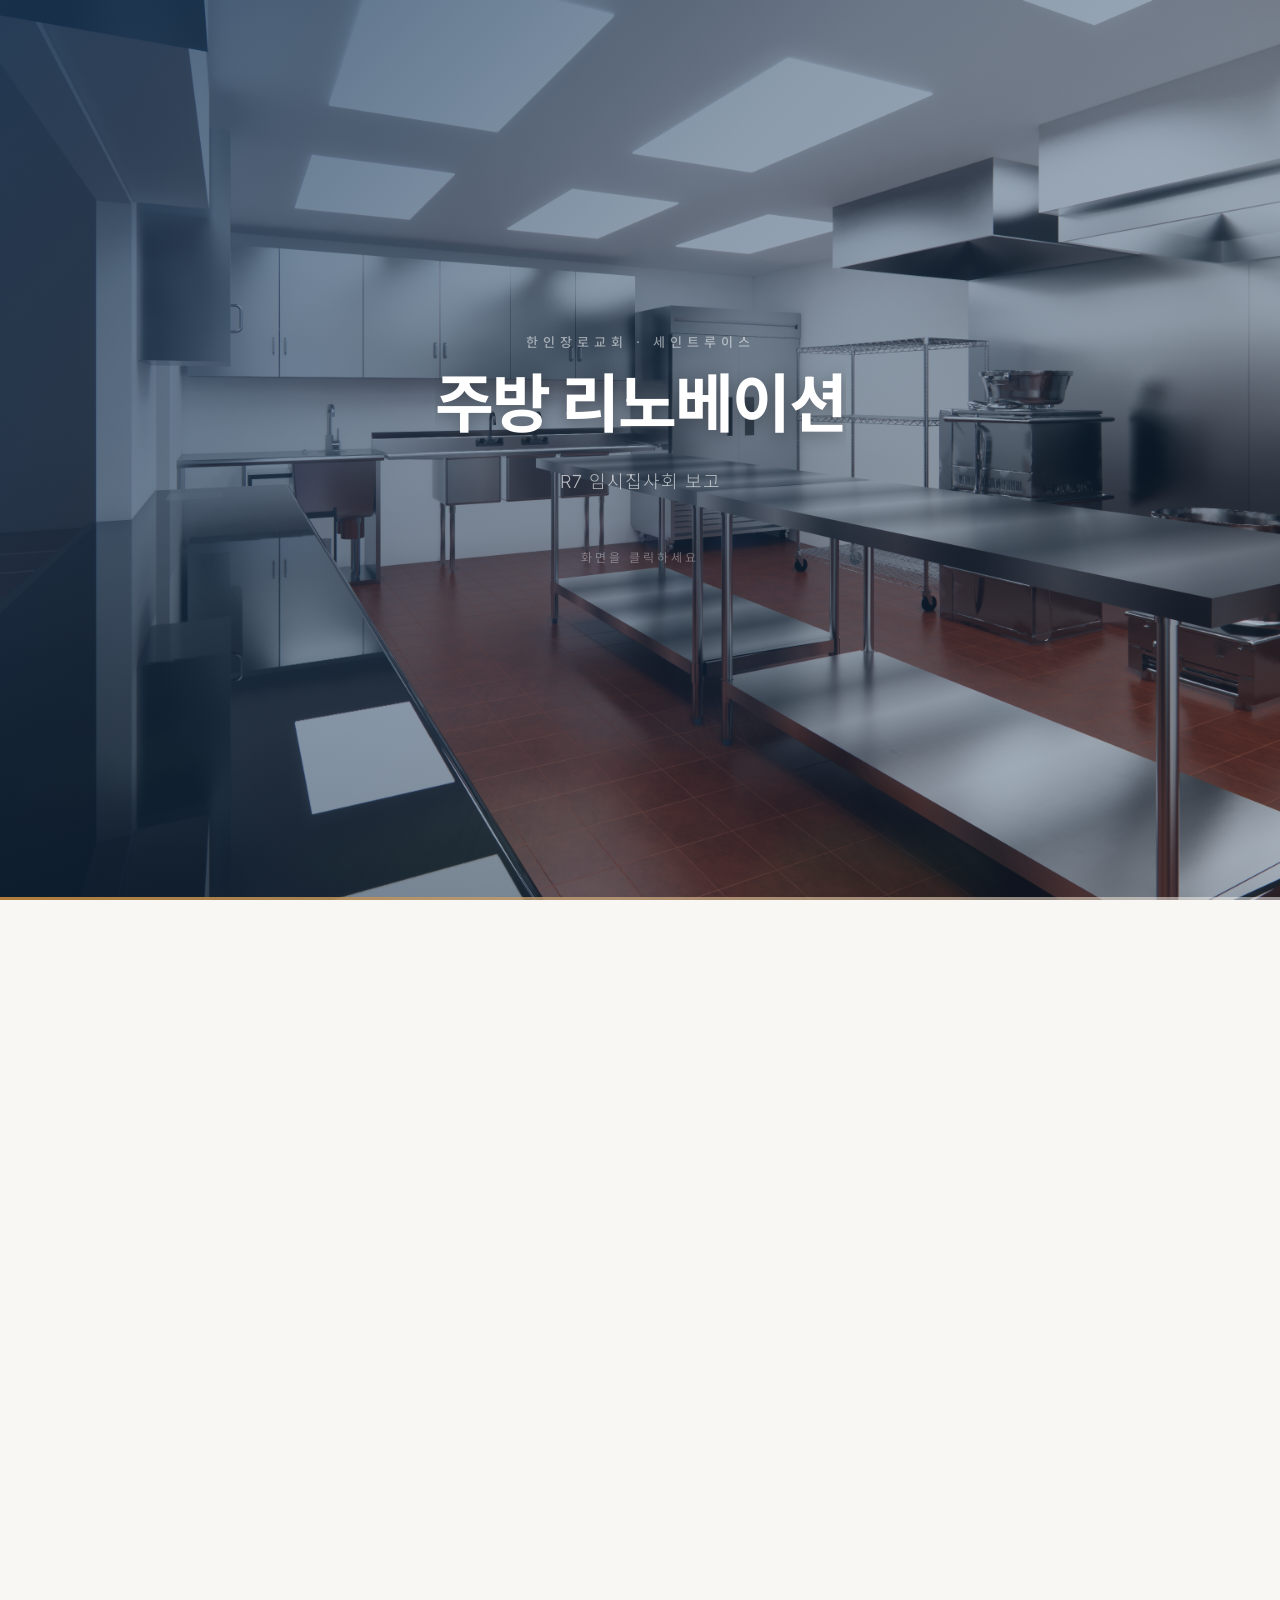
==== commit f5962781: "Visual redesign: warm color palette, Inter font, better shadows & animations - Color system: navy (#" ====
--- a/index.html
+++ b/index.html
@@ -6,39 +6,42 @@
 <title>KPC Kitchen Renovation — R7 Session Briefing</title>
 <link rel="preconnect" href="https://fonts.googleapis.com">
 <link rel="preconnect" href="https://fonts.gstatic.com" crossorigin>
+<link href="https://fonts.googleapis.com/css2?family=Inter:wght@300;400;500;600;700&display=swap" rel="stylesheet">
 <link href="https://fonts.googleapis.com/css2?family=Space+Grotesk:wght@300;400;500;600;700&display=swap" rel="stylesheet">
 <link href="https://fonts.googleapis.com/css2?family=Noto+Sans+KR:wght@300;400;500;600;700&display=swap" rel="stylesheet">
 <style>
 :root {
-  --font:'Space Grotesk','Noto Sans KR',system-ui,-apple-system,sans-serif;
-  --black:#111;--white:#fff;--bg:#f7f7f5;
-  --g1:#999;--g2:#666;--g3:#333;--g4:#e8e8e6;--g5:#d4d4d2;
-  --sep:rgba(0,0,0,0.07);
-  --r:12px;--rs:8px;
+  --font:'Inter','Space Grotesk','Noto Sans KR',system-ui,-apple-system,sans-serif;
+  --black:#1a3a5c;--white:#fff;--bg:#f8f7f4;
+  --g1:#8b7d7a;--g2:#6b5f5a;--g3:#4a3f3a;--g4:#e5dfd8;--g5:#d4cac0;
+  --sep:rgba(26,58,92,0.08);
+  --r:16px;--rs:10px;
   --ease:cubic-bezier(0.25,0.1,0.25,1);--spring:cubic-bezier(0.175,0.885,0.32,1.275);
-  --son:#111;--soff:rgba(0,0,0,0.14);
-  --blue:#111;--green:#333;--orange:#555;--purple:#777;
-  --a:#111;--b:#444;--c:#777;--d:#999;
-  --shadow:0 1px 3px rgba(0,0,0,0.04);
-  --shadow2:0 4px 12px rgba(0,0,0,0.08);
+  --son:#1a3a5c;--soff:rgba(26,58,92,0.15);
+  --blue:#1a3a5c;--green:#2d6a4f;--orange:#b07d3b;--purple:#5d6b7d;
+  --a:#1a3a5c;--b:#2d6a4f;--c:#b07d3b;--d:#8b7d7a;
+  --shadow:0 2px 8px rgba(26,58,92,0.06);
+  --shadow2:0 8px 20px rgba(26,58,92,0.12);
 }
 *{box-sizing:border-box;margin:0;padding:0}
 html{scroll-behavior:smooth;font-size:clamp(16px,1.3vw,21px)}
-body{font-family:var(--font);color:var(--black);background:var(--bg);line-height:1.55;-webkit-font-smoothing:antialiased;overflow-x:hidden}
+body{font-family:var(--font);color:var(--black);background:var(--bg);line-height:1.6;-webkit-font-smoothing:antialiased;overflow-x:hidden;position:relative}
+body::before{content:"";position:fixed;inset:0;background-image:url("data:image/svg+xml,%3Csvg width='60' height='60' viewBox='0 0 60 60' xmlns='http://www.w3.org/2000/svg'%3E%3Cg fill='none' fill-rule='evenodd'%3E%3Cg fill='rgba(26,58,92,0.02)'%3E%3Cpath d='M36 34v-4h-2v4h-4v2h4v4h2v-4h4v-2h-4zm0-30V0h-2v4h-4v2h4v4h2V6h4V4h-4zM6 34v-4H4v4H0v2h4v4h2v-4h4v-2H6zM6 4V0H4v4H0v2h4v4h2V6h4V4H6z'/%3E%3C/g%3E%3C/g%3E%3C/svg%3E");pointer-events:none;z-index:1}
+body>*{position:relative;z-index:2}
 
 /* ===== SPLASH ===== */
-#splash{position:fixed;inset:0;z-index:9999;background:linear-gradient(125deg,rgba(0,0,0,0.72) 0%,rgba(0,0,0,0.5) 38%,rgba(0,0,0,0.3) 100%),url("Final Renderings/rendering views/view 2.jpg") center/cover no-repeat var(--black);display:flex;flex-direction:column;align-items:center;justify-content:center;cursor:pointer;transition:opacity 0.8s var(--ease),transform 0.8s var(--ease)}
-#splash.out{opacity:0;transform:scale(1.02);pointer-events:none}
+#splash{position:fixed;inset:0;z-index:9999;background:linear-gradient(135deg,rgba(26,58,92,0.8) 0%,rgba(26,58,92,0.5) 40%,rgba(26,58,92,0.3) 100%),url("Final Renderings/rendering views/view 2.jpg") center/cover no-repeat var(--black);display:flex;flex-direction:column;align-items:center;justify-content:center;cursor:pointer;transition:opacity 0.9s var(--ease),transform 0.9s var(--ease)}
+#splash.out{opacity:0;transform:scale(1.05);pointer-events:none}
 .sp-line{overflow:hidden}
-.sp-line span{display:block;transform:translateY(110%);animation:spUp 0.9s var(--ease) forwards}
-.sp-t1 span{font-size:clamp(11px,1.2vw,13px);font-weight:400;letter-spacing:4px;text-transform:uppercase;color:rgba(255,255,255,0.45);animation-delay:0.3s}
-.sp-t2 span{font-size:clamp(32px,5vw,64px);font-weight:700;letter-spacing:-1.5px;color:var(--white);animation-delay:0.6s}
-.sp-t3 span{font-size:clamp(14px,1.8vw,18px);font-weight:300;letter-spacing:0.5px;color:rgba(255,255,255,0.55);animation-delay:0.9s;margin-top:8px}
-.sp-enter{margin-top:48px;overflow:hidden}
-.sp-enter span{display:block;transform:translateY(110%);animation:spUp 0.7s var(--ease) 1.4s forwards;font-size:12px;letter-spacing:3px;text-transform:uppercase;color:rgba(255,255,255,0.3);transition:color 0.3s}
-#splash:hover .sp-enter span{color:rgba(255,255,255,0.7)}
+.sp-line span{display:block;transform:translateY(110%);animation:spUp 1s var(--spring) forwards}
+.sp-t1 span{font-size:clamp(11px,1.2vw,13px);font-weight:500;letter-spacing:5px;text-transform:uppercase;color:rgba(255,255,255,0.5);animation-delay:0.2s}
+.sp-t2 span{font-size:clamp(32px,5vw,64px);font-weight:700;letter-spacing:-2px;color:var(--white);animation-delay:0.5s;text-shadow:0 4px 16px rgba(0,0,0,0.3)}
+.sp-t3 span{font-size:clamp(14px,1.8vw,18px);font-weight:300;letter-spacing:1px;color:rgba(255,255,255,0.65);animation-delay:0.8s;margin-top:12px}
+.sp-enter{margin-top:52px;overflow:hidden}
+.sp-enter span{display:block;transform:translateY(110%);animation:spUp 0.8s var(--ease) 1.5s forwards;font-size:12px;letter-spacing:3px;text-transform:uppercase;color:rgba(255,255,255,0.35);transition:color 0.4s}
+#splash:hover .sp-enter span{color:rgba(255,255,255,0.8)}
 @keyframes spUp{to{transform:translateY(0)}}
-.sp-bar{position:absolute;bottom:0;left:0;height:2px;background:var(--white);animation:spBar 2.4s var(--ease) 0.5s forwards;width:0}
+.sp-bar{position:absolute;bottom:0;left:0;height:3px;background:linear-gradient(90deg,var(--orange) 0%,rgba(255,255,255,0.5) 100%);animation:spBar 2.6s var(--ease) 0.5s forwards;width:0}
 @keyframes spBar{to{width:100%}}
 
 /* ===== HEADER ===== */
@@ -158,9 +161,9 @@
 .ltag{top:4px;right:4px;font-size:6px;padding:2px 5px;position:static;display:inline;margin-left:6px}
 .dc.on{box-shadow:0 0 0 1.5px var(--black)}
 }
-.dc{background:var(--white);border:1px solid var(--g4);border-radius:var(--r);padding:14px 14px;cursor:pointer;transition:all 0.3s var(--ease);position:relative;overflow:hidden}
-.dc:hover{border-color:var(--g5);box-shadow:var(--shadow2);transform:translateY(-2px)}
-.dc.on{border-color:var(--black);box-shadow:0 0 0 1px var(--black)}
+.dc{background:var(--white);border:1px solid var(--g4);border-radius:var(--r);padding:16px 16px;cursor:pointer;transition:all 0.3s var(--ease);position:relative;overflow:hidden;border-left:4px solid var(--g4)}
+.dc:hover{border-color:var(--g5);box-shadow:var(--shadow2);transform:translateY(-3px)}
+.dc.on{border-color:var(--black);box-shadow:0 0 0 1px var(--black);border-left-color:var(--black)}
 .dc .dk{font-size:10px;font-weight:600;color:var(--g1);text-transform:uppercase;letter-spacing:1.5px}
 .dc .dn{font-size:14px;font-weight:500;margin:5px 0 2px;color:var(--g2)}
 .dc .dp-label{font-size:10px;font-weight:600;color:var(--g1);text-transform:uppercase;letter-spacing:1px;margin-top:6px}
@@ -193,14 +196,14 @@
 .csl{min-width:100%}
 
 /* ===== CARD ===== */
-.ocard{background:var(--white);border:1px solid var(--g4);border-radius:var(--r);overflow:hidden;transition:border-color 0.3s}
-.ohdr{padding:24px 28px 20px;border-bottom:1px solid var(--sep)}
+.ocard{background:var(--white);border:1px solid var(--g4);border-radius:var(--r);overflow:hidden;transition:border-color 0.3s;box-shadow:var(--shadow)}
+.ohdr{padding:20px 24px 18px;border-bottom:1px solid var(--sep);background:linear-gradient(135deg,rgba(26,58,92,0.02) 0%,rgba(45,106,79,0.01) 100%)}
 .ohdr .tr{display:flex;justify-content:space-between;align-items:center}
-.ohdr h2{font-family:var(--font);font-size:20px;font-weight:700;letter-spacing:-0.3px}
-.pbadge{font-family:var(--font);font-size:22px;font-weight:700;color:var(--black);letter-spacing:-0.3px}
-.pbadge.blue,.pbadge.green,.pbadge.orange,.pbadge.purple{color:var(--black)}
+.ohdr h2{font-family:var(--font);font-size:22px;font-weight:700;letter-spacing:-0.4px}
+.pbadge{font-family:var(--font);font-size:24px;font-weight:700;color:var(--black);letter-spacing:-0.4px;padding:0 8px}
+.pbadge.blue{color:#1a3a5c}.pbadge.green{color:#2d6a4f}.pbadge.orange{color:#b07d3b}.pbadge.purple{color:#5d6b7d}
 .obody{padding:0 28px 28px}
-.ohdr.blue,.ohdr.green,.ohdr.orange,.ohdr.purple{border-bottom-color:var(--sep)}
+.ohdr.blue{background:linear-gradient(135deg,rgba(26,58,92,0.04) 0%,rgba(26,58,92,0.02) 100%)}.ohdr.green{background:linear-gradient(135deg,rgba(45,106,79,0.04) 0%,rgba(45,106,79,0.02) 100%)}.ohdr.orange{background:linear-gradient(135deg,rgba(176,125,59,0.04) 0%,rgba(176,125,59,0.02) 100%)}.ohdr.purple{background:linear-gradient(135deg,rgba(93,107,125,0.04) 0%,rgba(93,107,125,0.02) 100%)}
 .ohdr::before{display:none}
 
 /* ===== SECTIONS ===== */
@@ -211,8 +214,8 @@
 
 /* ===== CATEGORY ACCORDION ===== */
 .cat{margin-bottom:2px}
-.cat-hdr{display:flex;align-items:center;justify-content:space-between;padding:12px 14px;background:rgba(0,0,0,0.02);border-radius:var(--rs);cursor:pointer;transition:background 0.2s;user-select:none;border:1px solid transparent}
-.cat-hdr:hover{background:rgba(0,0,0,0.04);border-color:var(--g4)}
+.cat-hdr{display:flex;align-items:center;justify-content:space-between;padding:14px 16px;background:linear-gradient(90deg,rgba(26,58,92,0.04) 0%,rgba(26,58,92,0.01) 100%);border-radius:var(--rs);cursor:pointer;transition:all 0.2s;user-select:none;border:1px solid transparent}
+.cat-hdr:hover{background:linear-gradient(90deg,rgba(26,58,92,0.08) 0%,rgba(26,58,92,0.03) 100%);border-color:var(--g4)}
 .cat-hdr .cat-left{display:flex;align-items:center;gap:10px}
 .cat-hdr .cat-icon{font-size:16px;width:24px;text-align:center}
 .cat-hdr .cat-name{font-size:13px;font-weight:600;letter-spacing:0.1px}
@@ -233,19 +236,19 @@
 @media(max-width:700px){.cat-split{grid-template-columns:1fr}.cat-split-col{border-right:none;padding-right:0;padding-left:0}}
 
 /* ===== ITEMS ===== */
-.item{display:flex;align-items:center;padding:11px 8px;border-bottom:1px solid var(--sep);gap:12px;transition:opacity 0.25s,background 0.15s;border-radius:4px}
+.item{display:flex;align-items:center;padding:13px 10px;border-bottom:1px solid var(--sep);gap:12px;transition:all 0.2s;border-radius:6px}
 .item:last-child{border-bottom:none}
-.item:hover{background:rgba(0,0,0,0.015)}
-.item.off{opacity:0.22}
+.item:hover{background:rgba(26,58,92,0.03);border-radius:6px}
+.item.off{opacity:0.24}
 .item.off .iname{text-decoration:line-through;text-decoration-color:var(--g1)}
-.tog{position:relative;width:44px;height:26px;flex-shrink:0;cursor:pointer}
+.tog{position:relative;width:48px;height:28px;flex-shrink:0;cursor:pointer}
 .tog input{position:absolute;opacity:0;width:100%;height:100%;cursor:pointer;z-index:2;margin:0}
-.tog .tk{position:absolute;inset:0;background:var(--soff);border-radius:26px;transition:background 0.3s var(--ease)}
-.tog .tm{position:absolute;top:2px;left:2px;width:22px;height:22px;background:white;border-radius:50%;box-shadow:0 1px 4px rgba(0,0,0,0.15);transition:transform 0.35s var(--spring),width 0.15s}
-.tog input:checked~.tk{background:var(--son)}
-.tog input:checked~.tm{transform:translateX(18px)}
-.tog:active .tm{width:26px}
-.tog:active input:checked~.tm{transform:translateX(14px);width:26px}
+.tog .tk{position:absolute;inset:0;background:rgba(26,58,92,0.12);border-radius:28px;transition:background 0.4s var(--spring);border:1px solid rgba(26,58,92,0.2)}
+.tog .tm{position:absolute;top:2px;left:2px;width:24px;height:24px;background:white;border-radius:50%;box-shadow:0 2px 6px rgba(0,0,0,0.15);transition:transform 0.4s var(--spring),width 0.2s;z-index:1}
+.tog input:checked~.tk{background:var(--green);border-color:var(--green)}
+.tog input:checked~.tm{transform:translateX(20px)}
+.tog:active .tm{width:28px}
+.tog:active input:checked~.tm{transform:translateX(16px);width:28px}
 .iinfo{flex:1;min-width:0}
 .iname{font-size:14px;font-weight:500;line-height:1.35}
 .idet{font-size:11.5px;color:var(--g1);margin-top:2px;line-height:1.4}
@@ -259,9 +262,9 @@
 .cinp .clab{color:var(--black);font-weight:700;font-size:9px;letter-spacing:1px;text-transform:uppercase}
 
 /* ===== PILLS ===== */
-.psel{display:flex;gap:2px;background:rgba(0,0,0,0.04);padding:3px;border-radius:8px;margin:8px 0}
-.po{flex:1;padding:8px 0;text-align:center;font-family:var(--font);font-size:11px;font-weight:600;border:none;border-radius:6px;cursor:pointer;transition:all 0.25s var(--ease);background:transparent;color:var(--g1);letter-spacing:0.3px}
-.po.on{background:var(--white);color:var(--black);box-shadow:0 1px 4px rgba(0,0,0,0.08)}
+.psel{display:flex;gap:2px;background:rgba(26,58,92,0.06);padding:4px;border-radius:10px;margin:8px 0}
+.po{flex:1;padding:9px 0;text-align:center;font-family:var(--font);font-size:12px;font-weight:600;border:none;border-radius:8px;cursor:pointer;transition:all 0.3s var(--ease);background:transparent;color:var(--g2);letter-spacing:0.3px}
+.po.on{background:var(--white);color:var(--black);box-shadow:0 2px 6px rgba(26,58,92,0.15)}
 
 .sub{display:flex;justify-content:space-between;padding:14px 0 4px;border-top:1px solid rgba(0,0,0,0.1);margin-top:10px;font-weight:700;font-size:15px;font-family:var(--font);letter-spacing:-0.2px}
 .cont-line{border-top:1px dashed rgba(0,0,0,0.15);margin-top:14px;padding:14px 0 4px;color:var(--g2);font-size:13px}
@@ -272,9 +275,9 @@
 .cont-inp:focus{outline:none;border-color:var(--black);box-shadow:0 0 0 2px rgba(0,0,0,0.08)}
 .cont-pct{font-size:13px;font-weight:600;color:var(--g2)}
 .cont-amt{font-size:12px;color:var(--g1);margin-left:auto}
-.gt{display:flex;justify-content:space-between;align-items:center;padding:18px 24px;border-radius:var(--rs);margin-top:14px;font-weight:700;font-size:18px;color:var(--white);font-family:var(--font);letter-spacing:-0.3px;background:var(--black)}
-.gt.blue,.gt.green,.gt.orange,.gt.purple{background:var(--black)}
-.note{font-size:11.5px;color:var(--g2);padding:10px 14px;background:rgba(0,0,0,0.02);border-radius:var(--rs);margin:8px 0;line-height:1.55;border:1px solid var(--sep)}
+.gt{display:flex;justify-content:space-between;align-items:center;padding:18px 24px;border-radius:var(--rs);margin-top:14px;font-weight:700;font-size:18px;color:var(--white);font-family:var(--font);letter-spacing:-0.4px;background:var(--black)}
+.gt.blue{background:#1a3a5c}.gt.green{background:#2d6a4f}.gt.orange{background:#b07d3b}.gt.purple{background:#5d6b7d}
+.note{font-size:12px;color:var(--g2);padding:12px 16px;background:rgba(26,58,92,0.04);border-radius:var(--rs);margin:8px 0;line-height:1.6;border-left:3px solid var(--orange)}
 
 /* ===== MATRIX ===== */
 .mwrap{background:var(--white);border:1px solid var(--g4);border-radius:var(--r);overflow:hidden;margin-bottom:24px}
@@ -295,9 +298,9 @@
 .est-r7-sub{font-size:13px;color:var(--g2);margin-bottom:6px}
 .est-r7-hint{font-size:12px;color:var(--g1);margin-bottom:14px}
 .est-r7-grid{display:grid;grid-template-columns:repeat(3,minmax(220px,1fr));gap:12px}
-.est-r7-card{border:1px solid var(--g4);border-radius:12px;background:var(--bg);padding:14px;display:flex;flex-direction:column;gap:8px;transition:border-color 0.22s,box-shadow 0.22s;cursor:pointer}
-.est-r7-card.on{border-color:var(--black);box-shadow:0 0 0 1px var(--black)}
-.est-r7-card.focus{box-shadow:0 0 0 2px rgba(0,0,0,0.14)}
+.est-r7-card{border:1px solid var(--g4);border-radius:14px;background:var(--bg);padding:18px;display:flex;flex-direction:column;gap:10px;transition:all 0.3s var(--ease);cursor:pointer;border-left:4px solid var(--g4)}
+.est-r7-card.on{border-color:var(--black);box-shadow:0 0 0 2px rgba(26,58,92,0.1);border-left-color:var(--black)}
+.est-r7-card.focus{box-shadow:0 4px 12px rgba(26,58,92,0.15)}
 .est-r7-card h4{font-size:22px;line-height:1.1}
 .est-r7-card p{font-size:12px;color:var(--g2);line-height:1.55}
 .est-r7-list{font-size:12px;color:var(--g2);line-height:1.6;margin-top:2px}
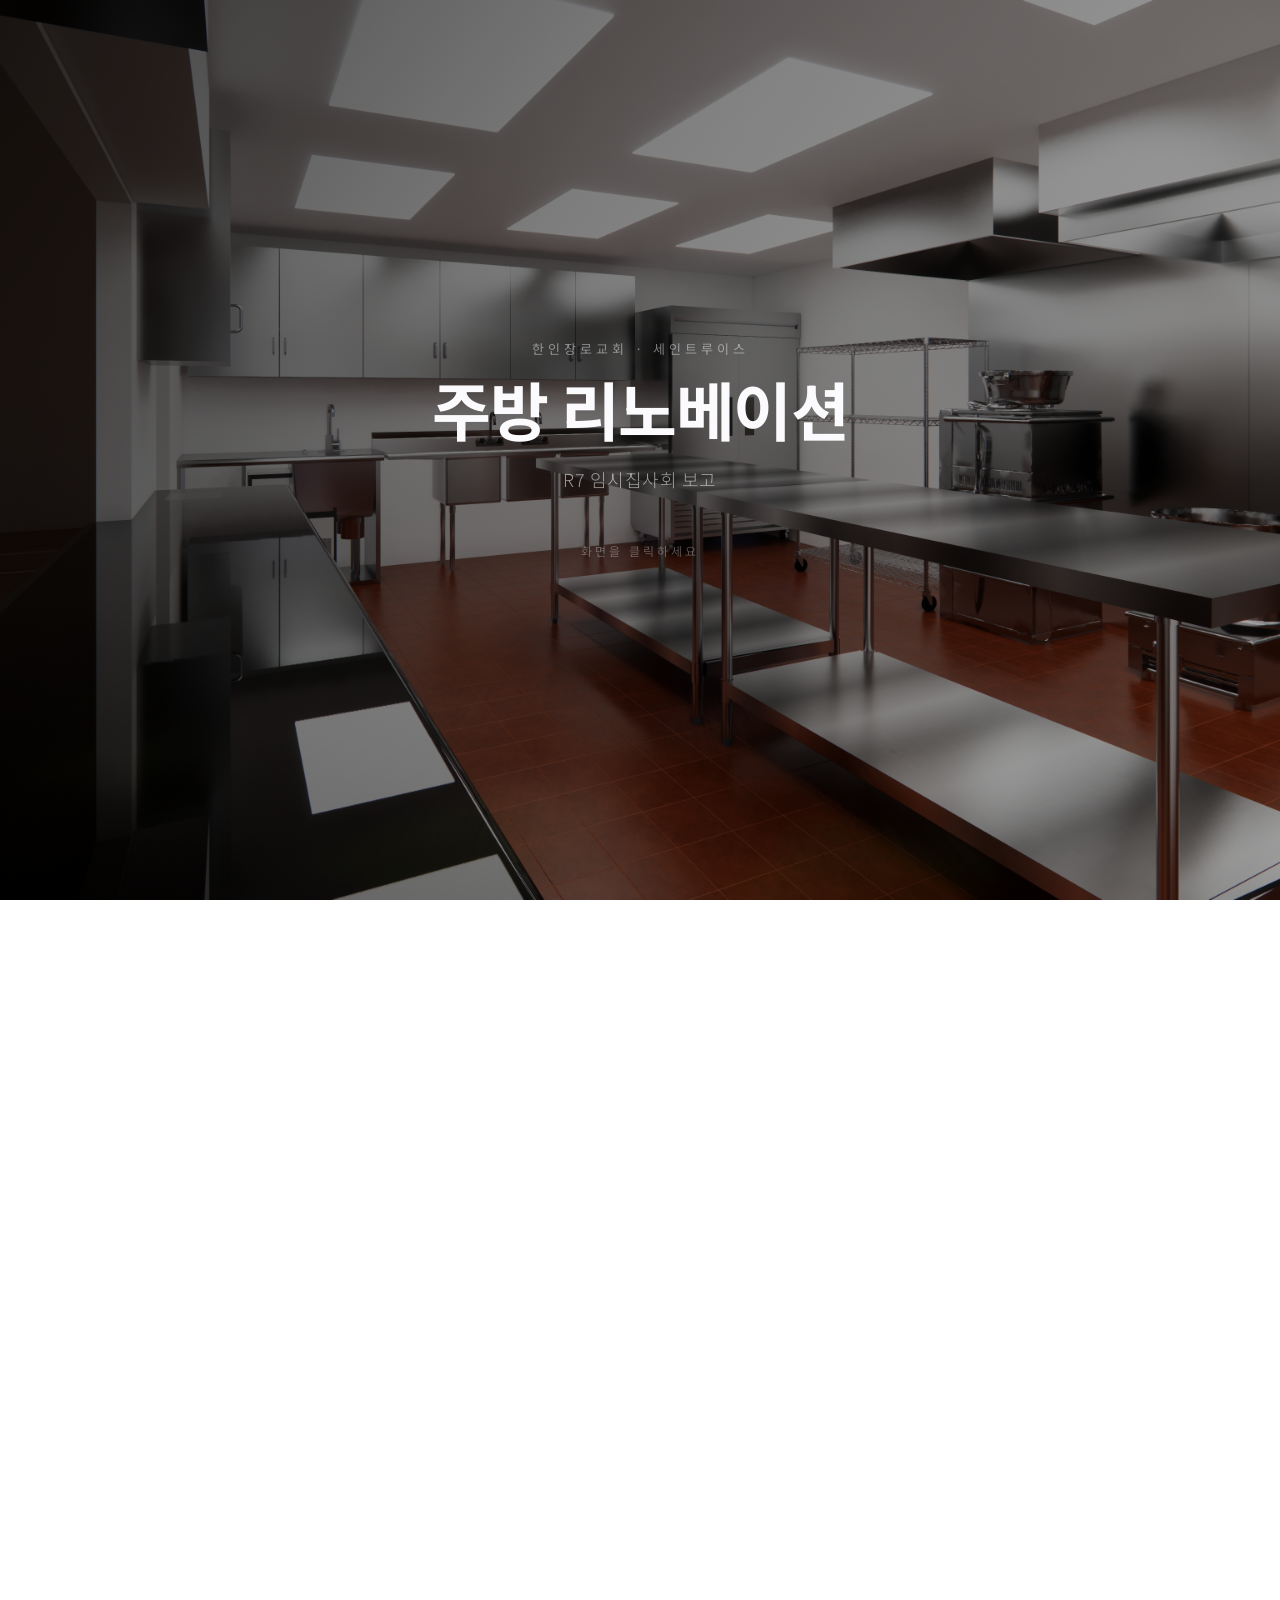
==== commit eaddca4f: "Apple-inspired redesign: SF Pro fonts, #0071e3 blue, frosted glass, borderless cards - Font: SF Pro " ====
--- a/index.html
+++ b/index.html
@@ -6,55 +6,51 @@
 <title>KPC Kitchen Renovation — R7 Session Briefing</title>
 <link rel="preconnect" href="https://fonts.googleapis.com">
 <link rel="preconnect" href="https://fonts.gstatic.com" crossorigin>
-<link href="https://fonts.googleapis.com/css2?family=Inter:wght@300;400;500;600;700&display=swap" rel="stylesheet">
-<link href="https://fonts.googleapis.com/css2?family=Space+Grotesk:wght@300;400;500;600;700&display=swap" rel="stylesheet">
-<link href="https://fonts.googleapis.com/css2?family=Noto+Sans+KR:wght@300;400;500;600;700&display=swap" rel="stylesheet">
-<style>
+
+<link href="https://fonts.googleapis.com/css2?family=Noto+Sans+KR:wght@300;400;500;600;700&display=swap" rel="stylesheet"><style>
 :root {
-  --font:'Inter','Space Grotesk','Noto Sans KR',system-ui,-apple-system,sans-serif;
-  --black:#1a3a5c;--white:#fff;--bg:#f8f7f4;
-  --g1:#8b7d7a;--g2:#6b5f5a;--g3:#4a3f3a;--g4:#e5dfd8;--g5:#d4cac0;
-  --sep:rgba(26,58,92,0.08);
-  --r:16px;--rs:10px;
-  --ease:cubic-bezier(0.25,0.1,0.25,1);--spring:cubic-bezier(0.175,0.885,0.32,1.275);
-  --son:#1a3a5c;--soff:rgba(26,58,92,0.15);
-  --blue:#1a3a5c;--green:#2d6a4f;--orange:#b07d3b;--purple:#5d6b7d;
-  --a:#1a3a5c;--b:#2d6a4f;--c:#b07d3b;--d:#8b7d7a;
-  --shadow:0 2px 8px rgba(26,58,92,0.06);
-  --shadow2:0 8px 20px rgba(26,58,92,0.12);
+  --font:-apple-system,'SF Pro Display','SF Pro Text','Helvetica Neue','Noto Sans KR',system-ui,sans-serif;
+  --black:#1d1d1f;--white:#fbfbfd;--bg:#ffffff;
+  --g1:#86868b;--g2:#6e6e73;--g3:#424245;--g4:#d2d2d7;--g5:#e8e8ed;
+  --sep:rgba(0,0,0,0.04);
+  --r:20px;--rs:12px;
+  --ease:cubic-bezier(0.25,0.1,0.25,1);--spring:cubic-bezier(0.28,0.11,0.32,1);
+  --son:#0071e3;--soff:#e9e9eb;
+  --blue:#0071e3;--green:#34c759;--orange:#ff9500;--purple:#af52de;
+  --a:#0071e3;--b:#34c759;--c:#ff9500;--d:#af52de;
+  --shadow:0 2px 12px rgba(0,0,0,0.08);
+  --shadow2:0 8px 28px rgba(0,0,0,0.12);
 }
 *{box-sizing:border-box;margin:0;padding:0}
 html{scroll-behavior:smooth;font-size:clamp(16px,1.3vw,21px)}
-body{font-family:var(--font);color:var(--black);background:var(--bg);line-height:1.6;-webkit-font-smoothing:antialiased;overflow-x:hidden;position:relative}
-body::before{content:"";position:fixed;inset:0;background-image:url("data:image/svg+xml,%3Csvg width='60' height='60' viewBox='0 0 60 60' xmlns='http://www.w3.org/2000/svg'%3E%3Cg fill='none' fill-rule='evenodd'%3E%3Cg fill='rgba(26,58,92,0.02)'%3E%3Cpath d='M36 34v-4h-2v4h-4v2h4v4h2v-4h4v-2h-4zm0-30V0h-2v4h-4v2h4v4h2V6h4V4h-4zM6 34v-4H4v4H0v2h4v4h2v-4h4v-2H6zM6 4V0H4v4H0v2h4v4h2V6h4V4H6z'/%3E%3C/g%3E%3C/g%3E%3C/svg%3E");pointer-events:none;z-index:1}
-body>*{position:relative;z-index:2}
+body{font-family:var(--font);color:var(--black);background:var(--bg);line-height:1.48;font-feature-settings:'kern' 1;-webkit-font-smoothing:antialiased;-moz-osx-font-smoothing:grayscale;overflow-x:hidden}
 
 /* ===== SPLASH ===== */
-#splash{position:fixed;inset:0;z-index:9999;background:linear-gradient(135deg,rgba(26,58,92,0.8) 0%,rgba(26,58,92,0.5) 40%,rgba(26,58,92,0.3) 100%),url("Final Renderings/rendering views/view 2.jpg") center/cover no-repeat var(--black);display:flex;flex-direction:column;align-items:center;justify-content:center;cursor:pointer;transition:opacity 0.9s var(--ease),transform 0.9s var(--ease)}
-#splash.out{opacity:0;transform:scale(1.05);pointer-events:none}
+#splash{position:fixed;inset:0;z-index:9999;background:linear-gradient(180deg,#000 0%,#1d1d1f 100%),url("Final Renderings/rendering views/view 2.jpg") center/cover no-repeat var(--black);display:flex;flex-direction:column;align-items:center;justify-content:center;cursor:pointer;transition:opacity 1s var(--ease),transform 0.8s var(--ease)}
+#splash.out{opacity:0;transform:scale(1.02);pointer-events:none}
 .sp-line{overflow:hidden}
-.sp-line span{display:block;transform:translateY(110%);animation:spUp 1s var(--spring) forwards}
-.sp-t1 span{font-size:clamp(11px,1.2vw,13px);font-weight:500;letter-spacing:5px;text-transform:uppercase;color:rgba(255,255,255,0.5);animation-delay:0.2s}
-.sp-t2 span{font-size:clamp(32px,5vw,64px);font-weight:700;letter-spacing:-2px;color:var(--white);animation-delay:0.5s;text-shadow:0 4px 16px rgba(0,0,0,0.3)}
-.sp-t3 span{font-size:clamp(14px,1.8vw,18px);font-weight:300;letter-spacing:1px;color:rgba(255,255,255,0.65);animation-delay:0.8s;margin-top:12px}
-.sp-enter{margin-top:52px;overflow:hidden}
-.sp-enter span{display:block;transform:translateY(110%);animation:spUp 0.8s var(--ease) 1.5s forwards;font-size:12px;letter-spacing:3px;text-transform:uppercase;color:rgba(255,255,255,0.35);transition:color 0.4s}
-#splash:hover .sp-enter span{color:rgba(255,255,255,0.8)}
+.sp-line span{display:block;transform:translateY(110%);animation:spUp 0.9s var(--ease) forwards}
+.sp-t1 span{font-size:clamp(11px,1.2vw,13px);font-weight:400;letter-spacing:4px;text-transform:uppercase;color:rgba(255,255,255,0.45);animation-delay:0.3s}
+.sp-t2 span{font-size:clamp(40px,7vw,80px);letter-spacing:-3px;font-weight:700;color:var(--white);animation-delay:0.6s}
+.sp-t3 span{font-size:clamp(14px,1.8vw,18px);font-weight:300;letter-spacing:0.5px;color:rgba(255,255,255,0.55);animation-delay:0.9s;margin-top:8px}
+.sp-enter{margin-top:48px;overflow:hidden}
+.sp-enter span{display:block;transform:translateY(110%);animation:spUp 0.7s var(--ease) 1.4s forwards;font-size:12px;letter-spacing:3px;text-transform:uppercase;color:rgba(255,255,255,0.3);transition:color 0.3s}
+#splash:hover .sp-enter span{color:rgba(255,255,255,0.7)}
 @keyframes spUp{to{transform:translateY(0)}}
-.sp-bar{position:absolute;bottom:0;left:0;height:3px;background:linear-gradient(90deg,var(--orange) 0%,rgba(255,255,255,0.5) 100%);animation:spBar 2.6s var(--ease) 0.5s forwards;width:0}
+.sp-bar{display:none;position:absolute;bottom:0;left:0;height:2px;background:var(--white);animation:spBar 2.4s var(--ease) 0.5s forwards;width:0}
 @keyframes spBar{to{width:100%}}
 
 /* ===== HEADER ===== */
-.header{position:sticky;top:0;z-index:100;background:rgba(247,247,245,0.92);backdrop-filter:blur(24px);-webkit-backdrop-filter:blur(24px);border-bottom:1px solid var(--sep);padding:8px 24px;transition:box-shadow 0.3s}
+.header{position:sticky;top:0;z-index:100;background:rgba(255,255,255,0.72);backdrop-filter:saturate(180%) blur(20px);-webkit-backdrop-filter:blur(20px);border-bottom:1px solid rgba(0,0,0,0.04);padding:8px 24px;transition:box-shadow 0.3s}
 .header.scrolled{box-shadow:0 1px 8px rgba(0,0,0,0.06)}
 .header-in{max-width:none;width:100%;margin:0;display:flex;align-items:center;gap:16px}
 .header-left{flex-shrink:0}
 .header h1{font-family:var(--font);font-size:18px;font-weight:600;letter-spacing:-0.2px;color:var(--black)}
 .header p{font-size:11px;color:var(--g1);margin-top:1px;letter-spacing:0.4px;font-weight:400}
 .header-tabs{flex:1;display:flex;gap:2px;background:rgba(0,0,0,0.04);border-radius:8px;padding:3px;min-width:0}
-.header-tabs .gtab{flex:1;border:0;background:transparent;border-radius:6px;padding:11px 8px;cursor:pointer;font-family:var(--font);font-size:13px;font-weight:600;letter-spacing:0.2px;text-transform:uppercase;color:var(--g1);transition:all 0.25s var(--ease);white-space:nowrap;text-align:center}
+.header-tabs .gtab{flex:1;border:0;background:transparent;border-radius:6px;padding:11px 8px;cursor:pointer;font-family:var(--font);font-size:13px;font-weight:600;letter-spacing:0.2px;text-transform:none;color:var(--g1);transition:all 0.25s var(--ease);white-space:nowrap;text-align:center}
 .header-tabs .gtab:hover{color:var(--g3);background:rgba(0,0,0,0.03)}
-.header-tabs .gtab.on{color:var(--white);background:var(--black);box-shadow:0 1px 4px rgba(0,0,0,0.12)}
+.header-tabs .gtab.on{background:rgba(0,0,0,0.05);color:var(--black);box-shadow:0 1px 4px rgba(0,0,0,0.12)}
 .lang-btn{border:1px solid var(--g4);background:var(--white);color:var(--black);font-family:var(--font);font-size:14px;font-weight:600;padding:9px 16px;border-radius:6px;cursor:pointer;transition:all 0.2s var(--ease);letter-spacing:0.2px;white-space:nowrap;flex-shrink:0}
 .lang-btn:hover{border-color:var(--black);box-shadow:var(--shadow)}
 @media(max-width:900px){
@@ -71,36 +67,83 @@
 .container{max-width:none;width:100%;margin:0;padding:24px clamp(12px,2vw,30px) 32px;opacity:0;transform:translateY(12px);transition:opacity 0.6s var(--ease) 0.1s,transform 0.6s var(--ease) 0.1s}
 .container.show{opacity:1;transform:translateY(0)}
 
+
+*{box-sizing:border-box;margin:0;padding:0}
+html{scroll-behavior:smooth;font-size:clamp(16px,1.3vw,21px)}
+body{font-family:var(--font);color:var(--black);background:var(--bg);line-height:1.55;-webkit-font-smoothing:antialiased;overflow-x:hidden}
+
+/* ===== SPLASH ===== */
+#splash{position:fixed;inset:0;z-index:9999;background:linear-gradient(125deg,rgba(0,0,0,0.72) 0%,rgba(0,0,0,0.5) 38%,rgba(0,0,0,0.3) 100%),url("Final Renderings/rendering views/view 2.jpg") center/cover no-repeat var(--black);display:flex;flex-direction:column;align-items:center;justify-content:center;cursor:pointer;transition:opacity 0.8s var(--ease),transform 0.8s var(--ease)}
+#splash.out{opacity:0;transform:scale(1.02);pointer-events:none}
+.sp-line{overflow:hidden}
+.sp-line span{display:block;transform:translateY(110%);animation:spUp 0.9s var(--ease) forwards}
+.sp-t1 span{font-size:clamp(11px,1.2vw,13px);font-weight:400;letter-spacing:4px;text-transform:uppercase;color:rgba(255,255,255,0.45);animation-delay:0.3s}
+.sp-t2 span{font-size:clamp(32px,5vw,64px);font-weight:700;letter-spacing:-1.5px;color:var(--white);animation-delay:0.6s}
+.sp-t3 span{font-size:clamp(14px,1.8vw,18px);font-weight:300;letter-spacing:0.5px;color:rgba(255,255,255,0.55);animation-delay:0.9s;margin-top:8px}
+.sp-enter{margin-top:48px;overflow:hidden}
+.sp-enter span{display:block;transform:translateY(110%);animation:spUp 0.7s var(--ease) 1.4s forwards;font-size:12px;letter-spacing:3px;text-transform:uppercase;color:rgba(255,255,255,0.3);transition:color 0.3s}
+#splash:hover .sp-enter span{color:rgba(255,255,255,0.7)}
+@keyframes spUp{to{transform:translateY(0)}}
+.sp-bar{position:absolute;bottom:0;left:0;height:2px;background:var(--white);animation:spBar 2.4s var(--ease) 0.5s forwards;width:0}
+@keyframes spBar{to{width:100%}}
+
+/* ===== HEADER ===== */
+.header{position:sticky;top:0;z-index:100;background:rgba(247,247,245,0.92);backdrop-filter:blur(24px);-webkit-backdrop-filter:blur(24px);border-bottom:1px solid var(--sep);padding:8px 24px;transition:box-shadow 0.3s}
+.header.scrolled{box-shadow:0 1px 8px rgba(0,0,0,0.06)}
+.header-in{max-width:none;width:100%;margin:0;display:flex;align-items:center;gap:16px}
+.header-left{flex-shrink:0}
+.header h1{font-family:var(--font);font-size:18px;font-weight:600;letter-spacing:-0.2px;color:var(--black)}
+.header p{font-size:11px;color:var(--g1);margin-top:1px;letter-spacing:0.4px;font-weight:400}
+.header-tabs{flex:1;display:flex;gap:2px;background:rgba(0,0,0,0.04);border-radius:8px;padding:3px;min-width:0}
+.header-tabs .gtab{flex:1;border:0;background:transparent;border-radius:6px;padding:11px 8px;cursor:pointer;font-family:var(--font);font-size:13px;font-weight:600;letter-spacing:0.2px;text-transform:uppercase;color:var(--g1);transition:all 0.25s var(--ease);white-space:nowrap;text-align:center}
+.header-tabs .gtab:hover{color:var(--g3);background:rgba(0,0,0,0.03)}
+.header-tabs .gtab.on{color:var(--white);background:var(--black);box-shadow:0 1px 4px rgba(0,0,0,0.12)}
+.lang-btn{border:none;box-shadow:var(--shadow);background:var(--white);color:var(--black);font-family:var(--font);font-size:14px;font-weight:600;padding:9px 16px;border-radius:6px;cursor:pointer;transition:all 0.2s var(--ease);letter-spacing:0.2px;white-space:nowrap;flex-shrink:0}
+.lang-btn:hover{border-color:var(--black);box-shadow:var(--shadow)}
+@media(max-width:900px){
+.header{padding:6px 12px}
+.header-in{display:grid;grid-template-columns:1fr auto;grid-template-rows:auto auto;gap:4px 8px;align-items:center}
+.header-left{grid-column:1;grid-row:1}
+.header-left h1{font-size:16px}
+.header-left p{display:none}
+.lang-btn{grid-column:2;grid-row:1;font-size:12px;padding:7px 12px}
+.header-tabs{grid-column:1/-1;grid-row:2;gap:1px;padding:2px;border-radius:6px;overflow-x:auto;-webkit-overflow-scrolling:touch;scrollbar-width:none;flex-wrap:nowrap}
+.header-tabs::-webkit-scrollbar{display:none}
+.header-tabs .gtab{font-size:11px;padding:9px 12px;letter-spacing:0.2px;border-radius:4px;flex:0 0 auto}
+}
+.container{max-width:none;width:100%;margin:0;padding:24px clamp(12px,2vw,30px) 32px;opacity:0;transform:translateY(12px);transition:opacity 0.6s var(--ease) 0.1s,transform 0.6s var(--ease) 0.1s}
+.container.show{opacity:1;transform:translateY(0)}
+
 /* ===== TABS (now in header) ===== */
 
 /* ===== INTRODUCTION ===== */
 .intro-wrap{display:flex;flex-direction:column;gap:18px}
-.intro-hero{position:relative;min-height:62vh;border:1px solid var(--g4);border-radius:var(--r);overflow:hidden;background:linear-gradient(120deg,rgba(0,0,0,0.68) 0%,rgba(0,0,0,0.44) 48%,rgba(0,0,0,0.22) 100%),url("Final Renderings/rendering views/view 2.jpg") center/cover no-repeat}
+.intro-hero{position:relative;min-height:62vh;border:none;box-shadow:var(--shadow);border-radius:var(--r);overflow:hidden;background:linear-gradient(120deg,rgba(0,0,0,0.68) 0%,rgba(0,0,0,0.44) 48%,rgba(0,0,0,0.22) 100%),url("Final Renderings/rendering views/view 2.jpg") center/cover no-repeat}
 .intro-hero-body{position:relative;z-index:2;max-width:900px;min-height:62vh;display:flex;flex-direction:column;padding:clamp(26px,4vw,58px);color:var(--white)}
 .intro-kicker{font-size:17px;letter-spacing:0.9px;text-transform:uppercase;color:rgba(255,255,255,0.78);font-weight:700}
 .intro-title{font-size:clamp(30px,4.2vw,58px);line-height:1.06;letter-spacing:-0.8px;margin-top:12px;font-weight:700}
 .intro-title-nowrap{white-space:nowrap;display:inline-block}
 .intro-meta{margin-top:auto;color:rgba(255,255,255,0.9);font-size:21px;line-height:1.5;padding-top:18px}
-.intro-card{background:var(--white);border:1px solid var(--g4);border-radius:var(--r);padding:42px}
+.intro-card{background:var(--white);border:none;box-shadow:var(--shadow);border-radius:var(--r);padding:42px}
 .intro-card h3{font-size:58px;letter-spacing:-0.8px;margin-bottom:20px;line-height:1.05}
 .intro-body{font-size:34px;color:var(--g2);line-height:1.6;white-space:pre-line}
 .intro-body-intro{font-size:clamp(34px,2.7vw,54px);line-height:1.45;white-space:normal;color:var(--g3)}
 .intro-team-grid{display:grid;grid-template-columns:1fr;gap:20px}
-.intro-team-col{border:1px solid var(--g4);border-radius:14px;padding:24px;background:var(--bg)}
+.intro-team-col{border:none;box-shadow:var(--shadow);border-radius:14px;padding:24px;background:var(--bg)}
 .intro-team-col h4{font-size:34px;font-weight:700;margin-bottom:12px;line-height:1.2}
 .intro-team-row{display:flex;justify-content:space-between;gap:18px;padding:12px 0;border-bottom:1px dashed var(--g4);font-size:30px;line-height:1.3}
 .intro-team-row:last-child{border-bottom:none}
 .intro-team-row span:last-child{color:var(--g2)}
 .intro-process{display:grid;grid-template-columns:1fr;gap:16px}
-.intro-process li{list-style:none;background:var(--bg);border:1px solid var(--g4);border-radius:12px;padding:20px 22px}
+.intro-process li{list-style:none;background:var(--bg);border:none;box-shadow:var(--shadow);border-radius:12px;padding:20px 22px}
 .intro-process-title{display:block;font-size:30px;font-weight:700;margin-bottom:8px;color:var(--black);line-height:1.2}
 .intro-process-desc{font-size:25px;color:var(--g2);line-height:1.5}
 .intro-purpose-list{display:grid;grid-template-columns:1fr;gap:14px}
-.intro-purpose-item{background:var(--bg);border:1px solid var(--g4);border-radius:12px;padding:24px}
+.intro-purpose-item{background:var(--bg);border:none;box-shadow:var(--shadow);border-radius:12px;padding:24px}
 .intro-purpose-item h4{font-size:32px;margin-bottom:10px;line-height:1.2}
 .intro-purpose-item p{font-size:24px;color:var(--g2);line-height:1.5}
 .intro-scope-grid{display:grid;grid-template-columns:repeat(3,minmax(220px,1fr));gap:12px}
-.intro-scope-item{background:var(--bg);border:1px solid var(--g4);border-radius:10px;overflow:hidden}
+.intro-scope-item{background:var(--bg);border:none;box-shadow:var(--shadow);border-radius:10px;overflow:hidden}
 .intro-scope-item img{width:100%;height:175px;object-fit:cover;display:block}
 .intro-scope-txt{padding:12px}
 .intro-scope-txt h4{font-size:16px;line-height:1.3;letter-spacing:-0.2px}
@@ -161,9 +204,9 @@
 .ltag{top:4px;right:4px;font-size:6px;padding:2px 5px;position:static;display:inline;margin-left:6px}
 .dc.on{box-shadow:0 0 0 1.5px var(--black)}
 }
-.dc{background:var(--white);border:1px solid var(--g4);border-radius:var(--r);padding:16px 16px;cursor:pointer;transition:all 0.3s var(--ease);position:relative;overflow:hidden;border-left:4px solid var(--g4)}
-.dc:hover{border-color:var(--g5);box-shadow:var(--shadow2);transform:translateY(-3px)}
-.dc.on{border-color:var(--black);box-shadow:0 0 0 1px var(--black);border-left-color:var(--black)}
+.dc{background:var(--white);border:none;box-shadow:var(--shadow);border-radius:var(--r);padding:14px 14px;cursor:pointer;transition:all 0.3s var(--ease);position:relative;overflow:hidden}
+.dc:hover{border-color:var(--g5);box-shadow:var(--shadow2);transform:translateY(-2px)}
+.dc.on{box-shadow:0 0 0 4px rgba(0,113,227,0.3)}
 .dc .dk{font-size:10px;font-weight:600;color:var(--g1);text-transform:uppercase;letter-spacing:1.5px}
 .dc .dn{font-size:14px;font-weight:500;margin:5px 0 2px;color:var(--g2)}
 .dc .dp-label{font-size:10px;font-weight:600;color:var(--g1);text-transform:uppercase;letter-spacing:1px;margin-top:6px}
@@ -175,7 +218,7 @@
 .dot{width:5px;height:5px;border-radius:1px;display:inline-block;margin-right:6px;background:var(--black)}
 
 /* ===== BARS ===== */
-.bars{background:var(--white);border:1px solid var(--g4);border-radius:var(--r);padding:20px 24px;margin-bottom:24px}
+.bars{background:var(--white);border:none;box-shadow:var(--shadow);border-radius:var(--r);padding:20px 24px;margin-bottom:24px}
 .bars h3{font-family:var(--font);font-size:12px;font-weight:600;color:var(--g1);margin-bottom:14px;text-transform:uppercase;letter-spacing:1.5px}
 .br{display:flex;align-items:center;margin-bottom:8px;gap:10px}
 .bl{width:90px;font-size:11px;font-weight:500;color:var(--g2);text-align:right;flex-shrink:0}
@@ -187,7 +230,7 @@
 
 /* ===== CAROUSEL ===== */
 .cnav{display:flex;justify-content:center;gap:4px;margin-bottom:20px}
-.pill{padding:9px 20px;border-radius:6px;font-family:var(--font);font-size:11px;font-weight:600;border:1px solid var(--g4);cursor:pointer;transition:all 0.25s var(--ease);background:var(--white);color:var(--g2);letter-spacing:0.5px;text-transform:uppercase}
+.pill{padding:9px 20px;border-radius:980px;font-family:var(--font);font-size:11px;font-weight:600;border:none;box-shadow:var(--shadow);cursor:pointer;transition:all 0.25s var(--ease);background:var(--white);color:var(--g2);letter-spacing:0.5px;text-transform:uppercase}
 .pill:hover{border-color:var(--g5);color:var(--black)}
 .pill.on{color:var(--white);background:var(--black);border-color:var(--black)}
 .pill.on.blue,.pill.on.green,.pill.on.orange,.pill.on.purple{background:var(--black)}
@@ -196,14 +239,14 @@
 .csl{min-width:100%}
 
 /* ===== CARD ===== */
-.ocard{background:var(--white);border:1px solid var(--g4);border-radius:var(--r);overflow:hidden;transition:border-color 0.3s;box-shadow:var(--shadow)}
-.ohdr{padding:20px 24px 18px;border-bottom:1px solid var(--sep);background:linear-gradient(135deg,rgba(26,58,92,0.02) 0%,rgba(45,106,79,0.01) 100%)}
+.ocard{background:var(--white);border:none;box-shadow:var(--shadow);border-radius:var(--r);overflow:hidden;transition:border-color 0.3s}
+.ohdr{padding:24px 28px 20px;border-bottom:1px solid var(--sep)}
 .ohdr .tr{display:flex;justify-content:space-between;align-items:center}
-.ohdr h2{font-family:var(--font);font-size:22px;font-weight:700;letter-spacing:-0.4px}
-.pbadge{font-family:var(--font);font-size:24px;font-weight:700;color:var(--black);letter-spacing:-0.4px;padding:0 8px}
-.pbadge.blue{color:#1a3a5c}.pbadge.green{color:#2d6a4f}.pbadge.orange{color:#b07d3b}.pbadge.purple{color:#5d6b7d}
+.ohdr h2{font-family:var(--font);font-size:20px;font-weight:700;letter-spacing:-0.3px}
+.pbadge{font-family:var(--font);font-size:22px;font-weight:700;color:var(--black);letter-spacing:-0.3px}
+.pbadge.blue,.pbadge.green,.pbadge.orange,.pbadge.purple{color:var(--black)}
 .obody{padding:0 28px 28px}
-.ohdr.blue{background:linear-gradient(135deg,rgba(26,58,92,0.04) 0%,rgba(26,58,92,0.02) 100%)}.ohdr.green{background:linear-gradient(135deg,rgba(45,106,79,0.04) 0%,rgba(45,106,79,0.02) 100%)}.ohdr.orange{background:linear-gradient(135deg,rgba(176,125,59,0.04) 0%,rgba(176,125,59,0.02) 100%)}.ohdr.purple{background:linear-gradient(135deg,rgba(93,107,125,0.04) 0%,rgba(93,107,125,0.02) 100%)}
+.ohdr.blue,.ohdr.green,.ohdr.orange,.ohdr.purple{border-bottom-color:var(--sep)}
 .ohdr::before{display:none}
 
 /* ===== SECTIONS ===== */
@@ -214,8 +257,8 @@
 
 /* ===== CATEGORY ACCORDION ===== */
 .cat{margin-bottom:2px}
-.cat-hdr{display:flex;align-items:center;justify-content:space-between;padding:14px 16px;background:linear-gradient(90deg,rgba(26,58,92,0.04) 0%,rgba(26,58,92,0.01) 100%);border-radius:var(--rs);cursor:pointer;transition:all 0.2s;user-select:none;border:1px solid transparent}
-.cat-hdr:hover{background:linear-gradient(90deg,rgba(26,58,92,0.08) 0%,rgba(26,58,92,0.03) 100%);border-color:var(--g4)}
+.cat-hdr{display:flex;align-items:center;justify-content:space-between;padding:12px 14px;background:rgba(0,0,0,0.02);border-radius:var(--rs);cursor:pointer;transition:background 0.2s;user-select:none;border:1px solid transparent}
+.cat-hdr:hover{background:rgba(0,0,0,0.04);border-color:var(--g4)}
 .cat-hdr .cat-left{display:flex;align-items:center;gap:10px}
 .cat-hdr .cat-icon{font-size:16px;width:24px;text-align:center}
 .cat-hdr .cat-name{font-size:13px;font-weight:600;letter-spacing:0.1px}
@@ -236,51 +279,51 @@
 @media(max-width:700px){.cat-split{grid-template-columns:1fr}.cat-split-col{border-right:none;padding-right:0;padding-left:0}}
 
 /* ===== ITEMS ===== */
-.item{display:flex;align-items:center;padding:13px 10px;border-bottom:1px solid var(--sep);gap:12px;transition:all 0.2s;border-radius:6px}
+.item{display:flex;align-items:center;padding:11px 8px;border-bottom:1px solid var(--sep);gap:12px;transition:opacity 0.25s,background 0.15s;border-radius:4px}
 .item:last-child{border-bottom:none}
-.item:hover{background:rgba(26,58,92,0.03);border-radius:6px}
-.item.off{opacity:0.24}
+.item:hover{background:rgba(0,0,0,0.015)}
+.item.off{opacity:0.22}
 .item.off .iname{text-decoration:line-through;text-decoration-color:var(--g1)}
-.tog{position:relative;width:48px;height:28px;flex-shrink:0;cursor:pointer}
+.tog{position:relative;width:51px;height:31px;flex-shrink:0;cursor:pointer}
 .tog input{position:absolute;opacity:0;width:100%;height:100%;cursor:pointer;z-index:2;margin:0}
-.tog .tk{position:absolute;inset:0;background:rgba(26,58,92,0.12);border-radius:28px;transition:background 0.4s var(--spring);border:1px solid rgba(26,58,92,0.2)}
-.tog .tm{position:absolute;top:2px;left:2px;width:24px;height:24px;background:white;border-radius:50%;box-shadow:0 2px 6px rgba(0,0,0,0.15);transition:transform 0.4s var(--spring),width 0.2s;z-index:1}
-.tog input:checked~.tk{background:var(--green);border-color:var(--green)}
+.tog .tk{position:absolute;inset:0;background:#e9e9eb;border-radius:26px;transition:background 0.3s var(--ease)}
+.tog .tm{position:absolute;top:2px;left:2px;width:27px;height:27px;background:white;border-radius:50%;box-shadow:0 1px 4px rgba(0,0,0,0.15);transition:transform 0.35s var(--spring),width 0.15s}
+.tog input:checked~.tk{background:#34c759}
 .tog input:checked~.tm{transform:translateX(20px)}
-.tog:active .tm{width:28px}
-.tog:active input:checked~.tm{transform:translateX(16px);width:28px}
+.tog:active .tm{width:26px}
+.tog:active input:checked~.tm{transform:translateX(14px);width:26px}
 .iinfo{flex:1;min-width:0}
 .iname{font-size:14px;font-weight:500;line-height:1.35}
 .idet{font-size:11.5px;color:var(--g1);margin-top:2px;line-height:1.4}
 .icost{font-family:var(--font);font-size:15px;font-weight:700;white-space:nowrap;min-width:65px;text-align:right;letter-spacing:-0.2px}
 .icost.neg{color:#2a7d3f}
 .cinp{display:flex;align-items:center;gap:6px;margin-top:5px;flex-wrap:wrap}
-.cinp input[type="text"]{width:110px;padding:7px 10px;border:1px solid var(--g4);border-radius:6px;font-size:14px;font-family:var(--font);text-align:right;transition:border 0.2s,box-shadow 0.2s;background:var(--white)}
+.cinp input[type="text"]{width:110px;padding:7px 10px;border:none;box-shadow:var(--shadow);border-radius:6px;font-size:14px;font-family:var(--font);text-align:right;transition:border 0.2s,box-shadow 0.2s;background:var(--white)}
 .cinp input[type="text"]:focus{outline:none;border-color:var(--black);box-shadow:0 0 0 2px rgba(0,0,0,0.08)}
 .cinp input[type="text"]::placeholder{color:var(--g1);font-size:11px}
 .cinp>span{font-size:10.5px;color:var(--g2);font-weight:500}
 .cinp .clab{color:var(--black);font-weight:700;font-size:9px;letter-spacing:1px;text-transform:uppercase}
 
 /* ===== PILLS ===== */
-.psel{display:flex;gap:2px;background:rgba(26,58,92,0.06);padding:4px;border-radius:10px;margin:8px 0}
-.po{flex:1;padding:9px 0;text-align:center;font-family:var(--font);font-size:12px;font-weight:600;border:none;border-radius:8px;cursor:pointer;transition:all 0.3s var(--ease);background:transparent;color:var(--g2);letter-spacing:0.3px}
-.po.on{background:var(--white);color:var(--black);box-shadow:0 2px 6px rgba(26,58,92,0.15)}
+.psel{display:flex;gap:2px;background:rgba(0,0,0,0.04);padding:3px;border-radius:8px;margin:8px 0}
+.po{flex:1;padding:8px 0;text-align:center;font-family:var(--font);font-size:11px;font-weight:600;border:none;border-radius:6px;cursor:pointer;transition:all 0.25s var(--ease);background:transparent;color:var(--g1);letter-spacing:0.3px}
+.po.on{background:var(--white);color:var(--black);box-shadow:0 1px 4px rgba(0,0,0,0.08)}
 
 .sub{display:flex;justify-content:space-between;padding:14px 0 4px;border-top:1px solid rgba(0,0,0,0.1);margin-top:10px;font-weight:700;font-size:15px;font-family:var(--font);letter-spacing:-0.2px}
 .cont-line{border-top:1px dashed rgba(0,0,0,0.15);margin-top:14px;padding:14px 0 4px;color:var(--g2);font-size:13px}
-.cont-ctrl{display:flex;align-items:center;gap:12px;background:var(--white);border:1px solid var(--g4);border-radius:var(--r);padding:14px 20px;margin-bottom:20px}
+.cont-ctrl{display:flex;align-items:center;gap:12px;background:var(--white);border:none;box-shadow:var(--shadow);border-radius:var(--r);padding:14px 20px;margin-bottom:20px}
 .cont-label{font-size:13px;font-weight:600;letter-spacing:-0.1px}
 .cont-input-wrap{display:flex;align-items:center;gap:2px}
-.cont-inp{width:52px;padding:6px 8px;border:1px solid var(--g4);border-radius:6px;font-size:14px;font-family:var(--font);text-align:right;transition:border 0.2s;background:var(--white)}
+.cont-inp{width:52px;padding:6px 8px;border:none;box-shadow:var(--shadow);border-radius:6px;font-size:14px;font-family:var(--font);text-align:right;transition:border 0.2s;background:var(--white)}
 .cont-inp:focus{outline:none;border-color:var(--black);box-shadow:0 0 0 2px rgba(0,0,0,0.08)}
 .cont-pct{font-size:13px;font-weight:600;color:var(--g2)}
 .cont-amt{font-size:12px;color:var(--g1);margin-left:auto}
-.gt{display:flex;justify-content:space-between;align-items:center;padding:18px 24px;border-radius:var(--rs);margin-top:14px;font-weight:700;font-size:18px;color:var(--white);font-family:var(--font);letter-spacing:-0.4px;background:var(--black)}
-.gt.blue{background:#1a3a5c}.gt.green{background:#2d6a4f}.gt.orange{background:#b07d3b}.gt.purple{background:#5d6b7d}
-.note{font-size:12px;color:var(--g2);padding:12px 16px;background:rgba(26,58,92,0.04);border-radius:var(--rs);margin:8px 0;line-height:1.6;border-left:3px solid var(--orange)}
+.gt{display:flex;justify-content:space-between;align-items:center;padding:18px 24px;border-radius:var(--r);margin-top:14px;font-weight:700;font-size:18px;color:var(--white);font-family:var(--font);letter-spacing:-0.3px;background:#0071e3}
+.gt.blue,.gt.green,.gt.orange,.gt.purple{background:var(--black)}
+.note{font-size:11.5px;color:var(--g2);padding:10px 14px;background:rgba(0,0,0,0.02);border-radius:var(--rs);margin:8px 0;line-height:1.55;border:1px solid var(--sep)}
 
 /* ===== MATRIX ===== */
-.mwrap{background:var(--white);border:1px solid var(--g4);border-radius:var(--r);overflow:hidden;margin-bottom:24px}
+.mwrap{background:var(--white);border:none;box-shadow:var(--shadow);border-radius:var(--r);overflow:hidden;margin-bottom:24px}
 .mwrap h3{padding:18px 24px 14px;font-family:var(--font);font-size:14px;font-weight:700;letter-spacing:-0.2px}
 .mscr{overflow-x:auto;padding:0 24px 24px}
 .mx{width:100%;border-collapse:collapse;font-size:12px}
@@ -293,14 +336,14 @@
 .disc{font-size:10px;color:var(--g1);text-align:center;padding:24px 0;letter-spacing:0.3px}
 
 /* ===== R7 ESTIMATE SUMMARY ===== */
-.est-r7{background:var(--white);border:1px solid var(--g4);border-radius:var(--r);padding:22px;margin-bottom:20px}
+.est-r7{background:var(--white);border:none;box-shadow:var(--shadow);border-radius:var(--r);padding:22px;margin-bottom:20px}
 .est-r7 h3{font-size:22px;letter-spacing:-0.3px;margin-bottom:4px}
 .est-r7-sub{font-size:13px;color:var(--g2);margin-bottom:6px}
 .est-r7-hint{font-size:12px;color:var(--g1);margin-bottom:14px}
 .est-r7-grid{display:grid;grid-template-columns:repeat(3,minmax(220px,1fr));gap:12px}
-.est-r7-card{border:1px solid var(--g4);border-radius:14px;background:var(--bg);padding:18px;display:flex;flex-direction:column;gap:10px;transition:all 0.3s var(--ease);cursor:pointer;border-left:4px solid var(--g4)}
-.est-r7-card.on{border-color:var(--black);box-shadow:0 0 0 2px rgba(26,58,92,0.1);border-left-color:var(--black)}
-.est-r7-card.focus{box-shadow:0 4px 12px rgba(26,58,92,0.15)}
+.est-r7-card{border:none;box-shadow:var(--shadow);border-radius:12px;background:var(--bg);padding:14px;display:flex;flex-direction:column;gap:8px;transition:border-color 0.22s,box-shadow 0.22s;cursor:pointer}
+.est-r7-card.on{border-color:var(--black);box-shadow:0 0 0 1px var(--black)}
+.est-r7-card.focus{box-shadow:0 0 0 2px rgba(0,0,0,0.14)}
 .est-r7-card h4{font-size:22px;line-height:1.1}
 .est-r7-card p{font-size:12px;color:var(--g2);line-height:1.55}
 .est-r7-list{font-size:12px;color:var(--g2);line-height:1.6;margin-top:2px}
@@ -318,13 +361,13 @@
 .est-source-head{margin-bottom:12px}
 .est-source-head h3{font-size:18px;letter-spacing:-0.2px;margin-bottom:4px}
 .est-source-head p{font-size:12px;color:var(--g2);line-height:1.5}
-.est-scope{background:var(--white);border:1px solid var(--g4);border-radius:var(--r);padding:18px;margin-bottom:14px}
+.est-scope{background:var(--white);border:none;box-shadow:var(--shadow);border-radius:var(--r);padding:18px;margin-bottom:14px}
 .est-scope-head{display:flex;align-items:flex-end;justify-content:space-between;gap:10px;flex-wrap:wrap}
 .est-scope h3{font-size:19px;letter-spacing:-0.2px;margin-bottom:4px}
 .est-scope-sub{font-size:12px;color:var(--g2);margin-bottom:12px}
 .est-scope-sub strong{color:var(--black)}
 .est-scope-cats{display:grid;grid-template-columns:repeat(6,minmax(120px,1fr));gap:8px;margin-bottom:12px}
-.est-scope-cat{position:relative;border:1px solid var(--g4);border-radius:10px;overflow:hidden;background:var(--bg);transition:border-color 0.2s,box-shadow 0.2s}
+.est-scope-cat{position:relative;border:none;box-shadow:var(--shadow);border-radius:10px;overflow:hidden;background:var(--bg);transition:border-color 0.2s,box-shadow 0.2s}
 .est-scope-cat img{display:block;width:100%;height:74px;object-fit:cover;transition:filter 0.22s,opacity 0.22s;filter:grayscale(1);opacity:0.42}
 .est-scope-cat.in img{filter:none;opacity:1}
 .est-scope-cat.adj img{filter:grayscale(0.22);opacity:0.9}
@@ -334,14 +377,14 @@
 .est-scope-cap{padding:8px;font-size:10px;line-height:1.35;color:var(--g2);min-height:52px}
 .est-scope-cap strong{display:block;font-size:11px;color:var(--black);margin-bottom:2px}
 .est-scope-state{position:absolute;top:6px;left:6px;z-index:2}
-.est-scope-matrix{border:1px solid var(--g4);border-radius:10px;overflow:hidden}
+.est-scope-matrix{border:none;box-shadow:var(--shadow);border-radius:10px;overflow:hidden}
 .est-scope-matrix table{width:100%;border-collapse:collapse;font-size:11px}
 .est-scope-matrix th,.est-scope-matrix td{border-bottom:1px solid var(--sep);padding:8px 8px;text-align:center}
 .est-scope-matrix tr:last-child td{border-bottom:0}
 .est-scope-matrix th:first-child,.est-scope-matrix td:first-child{text-align:left}
 .est-scope-matrix th{font-size:10px;text-transform:uppercase;letter-spacing:0.6px;color:var(--g1);background:var(--bg)}
 .est-scope-matrix .focus-col{background:rgba(0,0,0,0.04)}
-.est-scope-dot{display:inline-flex;align-items:center;justify-content:center;min-width:56px;padding:4px 8px;border-radius:999px;font-size:10px;font-weight:700;letter-spacing:0.3px;border:1px solid var(--g4);background:var(--white);color:var(--g2)}
+.est-scope-dot{display:inline-flex;align-items:center;justify-content:center;min-width:56px;padding:4px 8px;border-radius:999px;font-size:10px;font-weight:700;letter-spacing:0.3px;border:none;box-shadow:var(--shadow);background:var(--white);color:var(--g2)}
 .est-scope-dot.in{background:#e8f6ec;border-color:#b7dec2;color:#225f37}
 .est-scope-dot.adj{background:#fff6df;border-color:#f0d59b;color:#8b6511}
 .est-scope-dot.phase{background:#eef2ff;border-color:#c8d2f7;color:#2f4a92}
@@ -353,12 +396,12 @@
 @media(max-width:640px){.est-scope-cats{grid-template-columns:repeat(2,minmax(120px,1fr))}.est-scope-matrix th,.est-scope-matrix td{padding:7px 5px;font-size:10px}}
 
 /* ===== POLYCAM ===== */
-.scan-wrap{background:var(--white);border:1px solid var(--g4);border-radius:var(--r);padding:24px;margin-bottom:24px}
+.scan-wrap{background:var(--white);border:none;box-shadow:var(--shadow);border-radius:var(--r);padding:24px;margin-bottom:24px}
 .scan-head{display:flex;align-items:center;justify-content:space-between;gap:10px;margin-bottom:8px}
 .scan-head h3{font-size:18px;font-weight:700;letter-spacing:-0.3px}
 .scan-tag{font-size:9px;font-weight:700;letter-spacing:1px;text-transform:uppercase;color:var(--g2);background:rgba(0,0,0,0.05);padding:4px 10px;border-radius:4px}
 .scan-sub{font-size:13.5px;color:var(--g2);margin-bottom:14px}
-.scan-shell{position:relative;padding-top:62%;border-radius:var(--rs);overflow:hidden;border:1px solid var(--g4);background:var(--black)}
+.scan-shell{position:relative;padding-top:62%;border-radius:var(--rs);overflow:hidden;border:none;box-shadow:var(--shadow);background:var(--black)}
 .scan-shell iframe{position:absolute;inset:0;width:100%;height:100%;border:0}
 .scan-actions{display:flex;align-items:center;justify-content:space-between;gap:10px;margin-top:14px;flex-wrap:wrap}
 .scan-help{font-size:12px;color:var(--g1)}
@@ -367,7 +410,7 @@
 .ex-gallery{margin-top:18px;padding-top:14px;border-top:1px solid var(--sep)}
 .ex-title{font-size:12px;font-weight:600;color:var(--g2);letter-spacing:0.3px;margin:0 0 10px}
 .ex-grid{display:grid;grid-template-columns:repeat(12,minmax(0,1fr));gap:10px}
-.ex-photo{grid-column:span 3;border:1px solid var(--g4);border-radius:6px;overflow:hidden;background:var(--white);padding:0;cursor:pointer;transition:border-color 0.28s var(--ease),box-shadow 0.28s var(--ease),transform 0.28s var(--ease);position:relative;content-visibility:auto;contain-intrinsic-size:280px}
+.ex-photo{grid-column:span 3;border:none;box-shadow:var(--shadow);border-radius:6px;overflow:hidden;background:var(--white);padding:0;cursor:pointer;transition:border-color 0.28s var(--ease),box-shadow 0.28s var(--ease),transform 0.28s var(--ease);position:relative;content-visibility:auto;contain-intrinsic-size:280px}
 .ex-photo:hover{border-color:var(--g5);box-shadow:var(--shadow2);transform:translateY(-2px)}
 .ex-photo img{display:block;width:100%;height:100%;object-fit:cover;aspect-ratio:4/3;background:#efefed}
 .ex-photo.ex-reveal{opacity:0;transform:translateY(26px) scale(0.985);transition:opacity 0.7s var(--ease),transform 0.9s var(--ease);transition-delay:var(--d,0ms)}
@@ -377,7 +420,7 @@
 @media(prefers-reduced-motion:reduce){.ex-photo.ex-reveal{opacity:1;transform:none;transition:none}}
 
 /* ===== DESIGN OPTIONS ===== */
-.design-wrap{background:var(--white);border:1px solid var(--g4);border-radius:var(--r);padding:24px}
+.design-wrap{background:var(--white);border:none;box-shadow:var(--shadow);border-radius:var(--r);padding:24px}
 .design-head{display:flex;align-items:flex-start;justify-content:space-between;gap:10px;margin-bottom:16px}
 .design-head h3{font-size:22px;font-weight:700;letter-spacing:-0.3px}
 .design-sub{font-size:13.5px;color:var(--g2);max-width:800px}
@@ -412,7 +455,7 @@
 .ds-sec-desc{font-size:13.5px;color:var(--g2);line-height:1.6;max-width:800px}
 .ds-color-picks{display:flex;align-items:center;gap:8px;flex-wrap:wrap;margin:-4px 0 16px}
 .ds-color-label{font-size:10px;font-weight:700;letter-spacing:0.8px;text-transform:uppercase;color:var(--g2);padding-right:2px}
-.ds-color-btn{display:inline-flex;align-items:center;gap:7px;border:1px solid var(--g4);background:var(--white);color:var(--g2);border-radius:999px;padding:6px 11px;font-family:var(--font);font-size:11px;font-weight:600;cursor:pointer;transition:all 0.22s var(--ease)}
+.ds-color-btn{display:inline-flex;align-items:center;gap:7px;border:none;box-shadow:var(--shadow);background:var(--white);color:var(--g2);border-radius:999px;padding:6px 11px;font-family:var(--font);font-size:11px;font-weight:600;cursor:pointer;transition:all 0.22s var(--ease)}
 .ds-color-btn:hover{border-color:var(--g5);color:var(--black)}
 .ds-color-btn.on{border-color:var(--black);background:var(--black);color:var(--white)}
 .ds-color-dot{width:12px;height:12px;border-radius:50%;border:1px solid rgba(255,255,255,0.26);box-shadow:inset 0 0 0 1px rgba(0,0,0,0.08)}
@@ -426,7 +469,7 @@
 .ds-gallery[data-count="5"]{grid-template-columns:repeat(3,1fr)}
 @media(max-width:900px){.ds-gallery[data-count="3"],.ds-gallery[data-count="5"]{grid-template-columns:repeat(2,1fr)}}
 @media(max-width:620px){.ds-gallery{grid-template-columns:1fr!important}.ds-gallery[data-count="2"]{grid-template-columns:1fr!important}}
-.ds-card{background:var(--bg);border:1px solid var(--g4);border-radius:var(--r);overflow:hidden;transition:border-color 0.3s,box-shadow 0.3s;display:flex;flex-direction:column}
+.ds-card{background:var(--bg);border:none;box-shadow:var(--shadow);border-radius:var(--r);overflow:hidden;transition:border-color 0.3s,box-shadow 0.3s;display:flex;flex-direction:column}
 .ds-card:hover{border-color:var(--g5);box-shadow:var(--shadow2)}
 .ds-img-wrap{position:relative;overflow:hidden;aspect-ratio:16/10}
 .ds-img-wrap img{width:100%;height:100%;object-fit:cover;display:block;transition:transform 0.4s var(--ease)}
@@ -439,7 +482,7 @@
 @media(max-width:620px){.ds-caption{padding:14px 16px}.ds-img-title{font-size:14px}}
 /* Selected design card */
 .ds-card.selected{border-color:var(--black);box-shadow:0 0 0 2px var(--black)}
-.ds-card .ds-select-btn{display:flex;align-items:center;gap:6px;margin-top:auto;padding:8px 16px;border:1px solid var(--g4);border-radius:6px;background:var(--white);font-family:var(--font);font-size:12.5px;font-weight:600;cursor:pointer;transition:all 0.25s var(--ease);color:var(--g2)}
+.ds-card .ds-select-btn{display:flex;align-items:center;gap:6px;margin-top:auto;padding:8px 16px;border:none;box-shadow:var(--shadow);border-radius:6px;background:var(--white);font-family:var(--font);font-size:12.5px;font-weight:600;cursor:pointer;transition:all 0.25s var(--ease);color:var(--g2)}
 .ds-card .ds-select-btn:hover{border-color:var(--g5);color:var(--black)}
 .ds-card.selected .ds-select-btn{background:var(--black);color:var(--white);border-color:var(--black)}
 .ds-check{width:16px;height:16px;border-radius:50%;border:2px solid var(--g4);display:flex;align-items:center;justify-content:center;transition:all 0.25s var(--ease);flex-shrink:0}
@@ -458,18 +501,18 @@
 }
 .counter-layout{display:flex;flex-direction:column;gap:16px}
 .counter-top-grid{display:grid;grid-template-columns:repeat(2,minmax(260px,1fr));gap:16px}
-.counter-top-card{background:var(--bg);border:1px solid var(--g4);border-radius:var(--r);overflow:hidden}
+.counter-top-card{background:var(--bg);border:none;box-shadow:var(--shadow);border-radius:var(--r);overflow:hidden}
 .counter-top-img{aspect-ratio:16/10;overflow:hidden;cursor:pointer}
 .counter-top-img img{width:100%;height:100%;object-fit:cover;display:block}
 .counter-top-body{padding:14px 16px;display:flex;flex-direction:column;gap:6px}
 .counter-top-title{font-size:15px;font-weight:700;letter-spacing:-0.1px}
 .counter-top-desc{font-size:12.5px;color:var(--g2);line-height:1.55}
-.counter-color-wrap{border:1px solid var(--g4);border-radius:var(--r);background:var(--bg);padding:14px}
+.counter-color-wrap{border:none;box-shadow:var(--shadow);border-radius:var(--r);background:var(--bg);padding:14px}
 .counter-color-head{display:flex;align-items:center;justify-content:space-between;gap:8px;margin-bottom:10px}
 .counter-color-head h4{font-size:14px;font-weight:700;letter-spacing:-0.1px}
 .counter-color-head p{font-size:11px;color:var(--g2)}
 .counter-color-grid{display:grid;grid-template-columns:repeat(4,minmax(130px,1fr));gap:10px}
-.counter-color-card{border:1px solid var(--g4);border-radius:10px;overflow:hidden;background:var(--white);display:flex;flex-direction:column;transition:border-color 0.22s,box-shadow 0.22s}
+.counter-color-card{border:none;box-shadow:var(--shadow);border-radius:10px;overflow:hidden;background:var(--white);display:flex;flex-direction:column;transition:border-color 0.22s,box-shadow 0.22s}
 .counter-color-card.on{border-color:var(--black);box-shadow:0 0 0 1px var(--black)}
 .counter-color-img{position:relative;aspect-ratio:3/5;overflow:hidden;cursor:pointer}
 .counter-color-img img{width:100%;height:100%;object-fit:cover;object-position:var(--crop,52% 58%);display:block}
@@ -484,14 +527,14 @@
 .sel-head p{font-size:13.5px;color:var(--g2);line-height:1.55}
 .sel-count{font-size:13px;color:var(--g2);margin-bottom:20px}
 .sel-grid{display:flex;flex-direction:column;gap:14px}
-.sel-row{display:flex;gap:16px;background:var(--white);border:1px solid var(--g4);border-radius:var(--r);overflow:hidden;transition:box-shadow 0.3s}
+.sel-row{display:flex;gap:16px;background:var(--white);border:none;box-shadow:var(--shadow);border-radius:var(--r);overflow:hidden;transition:box-shadow 0.3s}
 .sel-row:hover{box-shadow:var(--shadow2)}
 .sel-row img{width:180px;height:120px;object-fit:cover;flex-shrink:0;cursor:pointer}
 .sel-row-info{padding:14px 16px;display:flex;flex-direction:column;justify-content:center;flex:1;min-width:0}
 .sel-row-cat{font-size:11px;font-weight:700;letter-spacing:0.8px;text-transform:uppercase;color:var(--g2);margin-bottom:4px}
 .sel-row-title{font-size:15px;font-weight:700;letter-spacing:-0.15px;margin-bottom:3px}
 .sel-row-desc{font-size:12.5px;color:var(--g2);line-height:1.5}
-.sel-row-clear{align-self:center;padding:6px 12px;margin-right:14px;border:1px solid var(--g4);border-radius:6px;background:var(--white);font-family:var(--font);font-size:10px;font-weight:600;cursor:pointer;color:var(--g2);transition:all 0.2s;flex-shrink:0}
+.sel-row-clear{align-self:center;padding:6px 12px;margin-right:14px;border:none;box-shadow:var(--shadow);border-radius:6px;background:var(--white);font-family:var(--font);font-size:10px;font-weight:600;cursor:pointer;color:var(--g2);transition:all 0.2s;flex-shrink:0}
 .sel-row-clear:hover{border-color:var(--black);color:var(--black)}
 .sel-empty{text-align:center;padding:48px 20px;color:var(--g2);font-size:13px}
 .sel-empty-icon{font-size:32px;margin-bottom:10px;opacity:0.4}
@@ -499,30 +542,30 @@
 
 /* ===== VOTING ===== */
 .vote-wrap{display:grid;grid-template-columns:1.2fr 1fr;gap:16px}
-.vote-card{background:var(--white);border:1px solid var(--g4);border-radius:var(--r);padding:18px}
+.vote-card{background:var(--white);border:none;box-shadow:var(--shadow);border-radius:var(--r);padding:18px}
 .vote-card h3{font-size:20px;letter-spacing:-0.2px;margin-bottom:4px}
 .vote-sub{font-size:12.5px;color:var(--g2);line-height:1.6;margin-bottom:12px}
 .vote-code{display:flex;flex-direction:column;gap:6px;margin-bottom:12px}
 .vote-code label{font-size:10px;font-weight:700;letter-spacing:0.8px;text-transform:uppercase;color:var(--g2)}
-.vote-code input{border:1px solid var(--g4);border-radius:8px;padding:10px 12px;font-family:var(--font);font-size:13px;background:var(--white)}
+.vote-code input{border:none;box-shadow:var(--shadow);border-radius:8px;padding:10px 12px;font-family:var(--font);font-size:13px;background:var(--white)}
 .vote-code input:focus{outline:none;border-color:var(--black);box-shadow:0 0 0 2px rgba(0,0,0,0.08)}
 .vote-code small{font-size:11px;color:var(--g1)}
 .vote-sections{display:flex;flex-direction:column;gap:10px}
-.vote-sec{border:1px solid var(--g4);border-radius:10px;background:var(--bg);padding:10px}
+.vote-sec{border:none;box-shadow:var(--shadow);border-radius:10px;background:var(--bg);padding:10px}
 .vote-sec h4{font-size:13px;letter-spacing:-0.1px;margin-bottom:8px}
 .vote-opt-grid{display:grid;grid-template-columns:repeat(2,minmax(150px,1fr));gap:8px}
-.vote-opt{border:1px solid var(--g4);border-radius:8px;overflow:hidden;background:var(--white);transition:border-color 0.2s,box-shadow 0.2s}
+.vote-opt{border:none;box-shadow:var(--shadow);border-radius:8px;overflow:hidden;background:var(--white);transition:border-color 0.2s,box-shadow 0.2s}
 .vote-opt.on{border-color:var(--black);box-shadow:0 0 0 1px var(--black)}
 .vote-opt-img{aspect-ratio:16/10;overflow:hidden;cursor:pointer}
 .vote-opt-img img{width:100%;height:100%;object-fit:cover;display:block}
 .vote-opt-btm{padding:8px;display:flex;align-items:center;justify-content:space-between;gap:8px}
 .vote-opt-name{font-size:11px;color:var(--g2);line-height:1.35}
-.vote-opt-btn{border:1px solid var(--g4);background:var(--white);border-radius:999px;padding:4px 10px;font-size:10px;font-weight:700;font-family:var(--font);cursor:pointer}
+.vote-opt-btn{border:none;box-shadow:var(--shadow);background:var(--white);border-radius:999px;padding:4px 10px;font-size:10px;font-weight:700;font-family:var(--font);cursor:pointer}
 .vote-opt.on .vote-opt-btn{background:var(--black);color:var(--white);border-color:var(--black)}
 .vote-actions{display:flex;align-items:center;justify-content:space-between;gap:8px;flex-wrap:wrap;margin-top:12px}
 .vote-submit{border:1px solid var(--black);background:var(--black);color:var(--white);border-radius:8px;padding:10px 14px;font-size:11px;font-weight:700;letter-spacing:0.6px;text-transform:uppercase;font-family:var(--font);cursor:pointer}
 .vote-msg{font-size:12px;color:var(--g2)}
-.vote-summary-box{background:var(--white);border:1px solid var(--g4);border-radius:var(--r);padding:18px}
+.vote-summary-box{background:var(--white);border:none;box-shadow:var(--shadow);border-radius:var(--r);padding:18px}
 .vote-summary-box h3{font-size:18px;letter-spacing:-0.2px;margin-bottom:10px}
 .vote-stat{display:flex;justify-content:space-between;gap:10px;font-size:13px;padding:6px 0;border-bottom:1px dashed var(--g4)}
 .vote-stat:last-of-type{border-bottom:0}
@@ -532,23 +575,23 @@
 .vote-bar{height:7px;border-radius:999px;background:var(--g6);overflow:hidden;margin-top:4px}
 .vote-bar>span{display:block;height:100%;background:var(--black)}
 .vote-io{margin-top:12px;display:flex;flex-direction:column;gap:8px}
-.vote-io textarea{width:100%;min-height:90px;border:1px solid var(--g4);border-radius:8px;padding:10px;font-family:ui-monospace,SFMono-Regular,Menlo,monospace;font-size:11px;background:#fafaf9}
+.vote-io textarea{width:100%;min-height:90px;border:none;box-shadow:var(--shadow);border-radius:8px;padding:10px;font-family:ui-monospace,SFMono-Regular,Menlo,monospace;font-size:11px;background:#fafaf9}
 .vote-io-actions{display:flex;gap:8px;flex-wrap:wrap}
-.vote-io button{border:1px solid var(--g4);background:var(--white);border-radius:8px;padding:8px 10px;font-size:10px;font-weight:700;letter-spacing:0.5px;text-transform:uppercase;font-family:var(--font);cursor:pointer}
+.vote-io button{border:none;box-shadow:var(--shadow);background:var(--white);border-radius:8px;padding:8px 10px;font-size:10px;font-weight:700;letter-spacing:0.5px;text-transform:uppercase;font-family:var(--font);cursor:pointer}
 .vote-io button.primary{background:var(--black);color:var(--white);border-color:var(--black)}
 @media(max-width:980px){.vote-wrap{grid-template-columns:1fr}.vote-opt-grid{grid-template-columns:1fr}}
 
 /* ===== FLOOR PLAN ===== */
-.floor-wrap{background:var(--white);border:1px solid var(--g4);border-radius:var(--r);padding:24px}
+.floor-wrap{background:var(--white);border:none;box-shadow:var(--shadow);border-radius:var(--r);padding:24px}
 .floor-head{display:flex;align-items:flex-start;justify-content:space-between;gap:10px;margin-bottom:12px}
 .floor-head h3{font-size:20px;font-weight:700;letter-spacing:-0.3px}
 .floor-sub{font-size:12px;color:var(--g2);max-width:760px}
-.floor-static{border:1px solid var(--g4);border-radius:var(--rs);overflow:hidden;background:#111}
+.floor-static{border:none;box-shadow:var(--shadow);border-radius:var(--rs);overflow:hidden;background:#111}
 .floor-static img{display:block;width:100%;height:auto}
 .floor-help{font-size:11px;color:var(--g1);margin-top:10px}
 
 /* ===== LIGHTBOX ===== */
-.lb-overlay{position:fixed;inset:0;z-index:10000;background:rgba(0,0,0,0.92);display:flex;flex-direction:column;opacity:0;pointer-events:none;transition:opacity 0.3s var(--ease)}
+.lb-overlay{position:fixed;inset:0;z-index:10000;background:rgba(0,0,0,1);display:flex;flex-direction:column;opacity:0;pointer-events:none;transition:opacity 0.3s var(--ease)display:flex;flex-direction:column;opacity:0;pointer-events:none;transition:opacity 0.3s var(--ease)}
 .lb-overlay.open{opacity:1;pointer-events:auto}
 .lb-top{display:flex;align-items:center;justify-content:space-between;padding:14px 20px;flex-shrink:0}
 .lb-title{font-family:var(--font);font-size:14px;font-weight:600;color:rgba(255,255,255,0.85);letter-spacing:-0.1px;white-space:nowrap;overflow:hidden;text-overflow:ellipsis;flex:1;margin-right:12px}
@@ -852,7 +895,9 @@
 /* Overlay for mobile sidebar */
 /* Overlay disabled — sidebar slides over without darkening the presentation */
 .pres-overlay{display:none!important}
+
 </style>
+
 </head>
 <body>
 
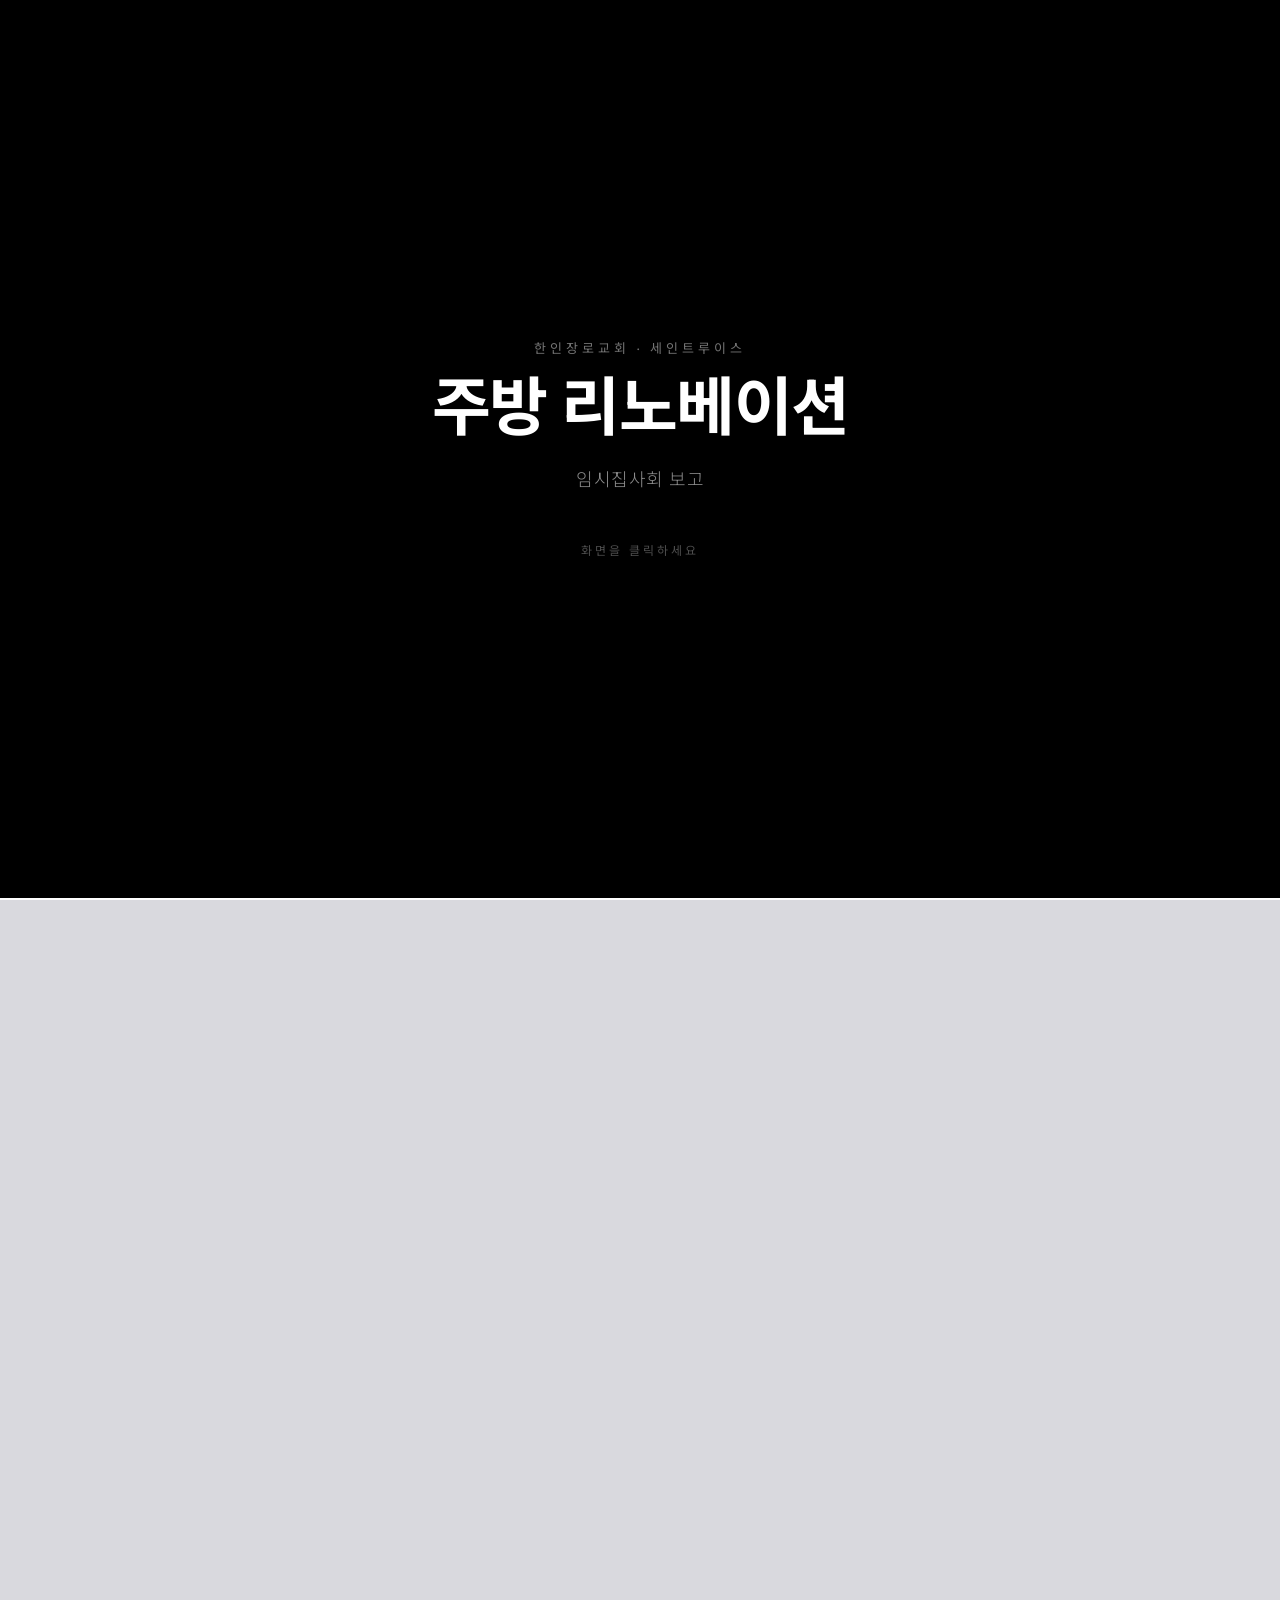
==== commit 466663c1: "Adopt flat 2D theme and modularize app assets with estimates contrast cleanup" ====
--- a/index.html
+++ b/index.html
@@ -3,916 +3,30 @@
 <head>
 <meta charset="UTF-8">
 <meta name="viewport" content="width=device-width, initial-scale=1.0">
-<title>KPC Kitchen Renovation — R7 Session Briefing</title>
+<title>KPC Kitchen Renovation — 임시집사회 보고</title>
 <link rel="preconnect" href="https://fonts.googleapis.com">
 <link rel="preconnect" href="https://fonts.gstatic.com" crossorigin>
-
-<link href="https://fonts.googleapis.com/css2?family=Noto+Sans+KR:wght@300;400;500;600;700&display=swap" rel="stylesheet"><style>
-:root {
-  --font:-apple-system,'SF Pro Display','SF Pro Text','Helvetica Neue','Noto Sans KR',system-ui,sans-serif;
-  --black:#1d1d1f;--white:#fbfbfd;--bg:#ffffff;
-  --g1:#86868b;--g2:#6e6e73;--g3:#424245;--g4:#d2d2d7;--g5:#e8e8ed;
-  --sep:rgba(0,0,0,0.04);
-  --r:20px;--rs:12px;
-  --ease:cubic-bezier(0.25,0.1,0.25,1);--spring:cubic-bezier(0.28,0.11,0.32,1);
-  --son:#0071e3;--soff:#e9e9eb;
-  --blue:#0071e3;--green:#34c759;--orange:#ff9500;--purple:#af52de;
-  --a:#0071e3;--b:#34c759;--c:#ff9500;--d:#af52de;
-  --shadow:0 2px 12px rgba(0,0,0,0.08);
-  --shadow2:0 8px 28px rgba(0,0,0,0.12);
-}
-*{box-sizing:border-box;margin:0;padding:0}
-html{scroll-behavior:smooth;font-size:clamp(16px,1.3vw,21px)}
-body{font-family:var(--font);color:var(--black);background:var(--bg);line-height:1.48;font-feature-settings:'kern' 1;-webkit-font-smoothing:antialiased;-moz-osx-font-smoothing:grayscale;overflow-x:hidden}
-
-/* ===== SPLASH ===== */
-#splash{position:fixed;inset:0;z-index:9999;background:linear-gradient(180deg,#000 0%,#1d1d1f 100%),url("Final Renderings/rendering views/view 2.jpg") center/cover no-repeat var(--black);display:flex;flex-direction:column;align-items:center;justify-content:center;cursor:pointer;transition:opacity 1s var(--ease),transform 0.8s var(--ease)}
-#splash.out{opacity:0;transform:scale(1.02);pointer-events:none}
-.sp-line{overflow:hidden}
-.sp-line span{display:block;transform:translateY(110%);animation:spUp 0.9s var(--ease) forwards}
-.sp-t1 span{font-size:clamp(11px,1.2vw,13px);font-weight:400;letter-spacing:4px;text-transform:uppercase;color:rgba(255,255,255,0.45);animation-delay:0.3s}
-.sp-t2 span{font-size:clamp(40px,7vw,80px);letter-spacing:-3px;font-weight:700;color:var(--white);animation-delay:0.6s}
-.sp-t3 span{font-size:clamp(14px,1.8vw,18px);font-weight:300;letter-spacing:0.5px;color:rgba(255,255,255,0.55);animation-delay:0.9s;margin-top:8px}
-.sp-enter{margin-top:48px;overflow:hidden}
-.sp-enter span{display:block;transform:translateY(110%);animation:spUp 0.7s var(--ease) 1.4s forwards;font-size:12px;letter-spacing:3px;text-transform:uppercase;color:rgba(255,255,255,0.3);transition:color 0.3s}
-#splash:hover .sp-enter span{color:rgba(255,255,255,0.7)}
-@keyframes spUp{to{transform:translateY(0)}}
-.sp-bar{display:none;position:absolute;bottom:0;left:0;height:2px;background:var(--white);animation:spBar 2.4s var(--ease) 0.5s forwards;width:0}
-@keyframes spBar{to{width:100%}}
-
-/* ===== HEADER ===== */
-.header{position:sticky;top:0;z-index:100;background:rgba(255,255,255,0.72);backdrop-filter:saturate(180%) blur(20px);-webkit-backdrop-filter:blur(20px);border-bottom:1px solid rgba(0,0,0,0.04);padding:8px 24px;transition:box-shadow 0.3s}
-.header.scrolled{box-shadow:0 1px 8px rgba(0,0,0,0.06)}
-.header-in{max-width:none;width:100%;margin:0;display:flex;align-items:center;gap:16px}
-.header-left{flex-shrink:0}
-.header h1{font-family:var(--font);font-size:18px;font-weight:600;letter-spacing:-0.2px;color:var(--black)}
-.header p{font-size:11px;color:var(--g1);margin-top:1px;letter-spacing:0.4px;font-weight:400}
-.header-tabs{flex:1;display:flex;gap:2px;background:rgba(0,0,0,0.04);border-radius:8px;padding:3px;min-width:0}
-.header-tabs .gtab{flex:1;border:0;background:transparent;border-radius:6px;padding:11px 8px;cursor:pointer;font-family:var(--font);font-size:13px;font-weight:600;letter-spacing:0.2px;text-transform:none;color:var(--g1);transition:all 0.25s var(--ease);white-space:nowrap;text-align:center}
-.header-tabs .gtab:hover{color:var(--g3);background:rgba(0,0,0,0.03)}
-.header-tabs .gtab.on{background:rgba(0,0,0,0.05);color:var(--black);box-shadow:0 1px 4px rgba(0,0,0,0.12)}
-.lang-btn{border:1px solid var(--g4);background:var(--white);color:var(--black);font-family:var(--font);font-size:14px;font-weight:600;padding:9px 16px;border-radius:6px;cursor:pointer;transition:all 0.2s var(--ease);letter-spacing:0.2px;white-space:nowrap;flex-shrink:0}
-.lang-btn:hover{border-color:var(--black);box-shadow:var(--shadow)}
-@media(max-width:900px){
-.header{padding:6px 12px}
-.header-in{display:grid;grid-template-columns:1fr auto;grid-template-rows:auto auto;gap:4px 8px;align-items:center}
-.header-left{grid-column:1;grid-row:1}
-.header-left h1{font-size:16px}
-.header-left p{display:none}
-.lang-btn{grid-column:2;grid-row:1;font-size:12px;padding:7px 12px}
-.header-tabs{grid-column:1/-1;grid-row:2;gap:1px;padding:2px;border-radius:6px;overflow-x:auto;-webkit-overflow-scrolling:touch;scrollbar-width:none;flex-wrap:nowrap}
-.header-tabs::-webkit-scrollbar{display:none}
-.header-tabs .gtab{font-size:11px;padding:9px 12px;letter-spacing:0.2px;border-radius:4px;flex:0 0 auto}
-}
-.container{max-width:none;width:100%;margin:0;padding:24px clamp(12px,2vw,30px) 32px;opacity:0;transform:translateY(12px);transition:opacity 0.6s var(--ease) 0.1s,transform 0.6s var(--ease) 0.1s}
-.container.show{opacity:1;transform:translateY(0)}
-
-
-*{box-sizing:border-box;margin:0;padding:0}
-html{scroll-behavior:smooth;font-size:clamp(16px,1.3vw,21px)}
-body{font-family:var(--font);color:var(--black);background:var(--bg);line-height:1.55;-webkit-font-smoothing:antialiased;overflow-x:hidden}
-
-/* ===== SPLASH ===== */
-#splash{position:fixed;inset:0;z-index:9999;background:linear-gradient(125deg,rgba(0,0,0,0.72) 0%,rgba(0,0,0,0.5) 38%,rgba(0,0,0,0.3) 100%),url("Final Renderings/rendering views/view 2.jpg") center/cover no-repeat var(--black);display:flex;flex-direction:column;align-items:center;justify-content:center;cursor:pointer;transition:opacity 0.8s var(--ease),transform 0.8s var(--ease)}
-#splash.out{opacity:0;transform:scale(1.02);pointer-events:none}
-.sp-line{overflow:hidden}
-.sp-line span{display:block;transform:translateY(110%);animation:spUp 0.9s var(--ease) forwards}
-.sp-t1 span{font-size:clamp(11px,1.2vw,13px);font-weight:400;letter-spacing:4px;text-transform:uppercase;color:rgba(255,255,255,0.45);animation-delay:0.3s}
-.sp-t2 span{font-size:clamp(32px,5vw,64px);font-weight:700;letter-spacing:-1.5px;color:var(--white);animation-delay:0.6s}
-.sp-t3 span{font-size:clamp(14px,1.8vw,18px);font-weight:300;letter-spacing:0.5px;color:rgba(255,255,255,0.55);animation-delay:0.9s;margin-top:8px}
-.sp-enter{margin-top:48px;overflow:hidden}
-.sp-enter span{display:block;transform:translateY(110%);animation:spUp 0.7s var(--ease) 1.4s forwards;font-size:12px;letter-spacing:3px;text-transform:uppercase;color:rgba(255,255,255,0.3);transition:color 0.3s}
-#splash:hover .sp-enter span{color:rgba(255,255,255,0.7)}
-@keyframes spUp{to{transform:translateY(0)}}
-.sp-bar{position:absolute;bottom:0;left:0;height:2px;background:var(--white);animation:spBar 2.4s var(--ease) 0.5s forwards;width:0}
-@keyframes spBar{to{width:100%}}
-
-/* ===== HEADER ===== */
-.header{position:sticky;top:0;z-index:100;background:rgba(247,247,245,0.92);backdrop-filter:blur(24px);-webkit-backdrop-filter:blur(24px);border-bottom:1px solid var(--sep);padding:8px 24px;transition:box-shadow 0.3s}
-.header.scrolled{box-shadow:0 1px 8px rgba(0,0,0,0.06)}
-.header-in{max-width:none;width:100%;margin:0;display:flex;align-items:center;gap:16px}
-.header-left{flex-shrink:0}
-.header h1{font-family:var(--font);font-size:18px;font-weight:600;letter-spacing:-0.2px;color:var(--black)}
-.header p{font-size:11px;color:var(--g1);margin-top:1px;letter-spacing:0.4px;font-weight:400}
-.header-tabs{flex:1;display:flex;gap:2px;background:rgba(0,0,0,0.04);border-radius:8px;padding:3px;min-width:0}
-.header-tabs .gtab{flex:1;border:0;background:transparent;border-radius:6px;padding:11px 8px;cursor:pointer;font-family:var(--font);font-size:13px;font-weight:600;letter-spacing:0.2px;text-transform:uppercase;color:var(--g1);transition:all 0.25s var(--ease);white-space:nowrap;text-align:center}
-.header-tabs .gtab:hover{color:var(--g3);background:rgba(0,0,0,0.03)}
-.header-tabs .gtab.on{color:var(--white);background:var(--black);box-shadow:0 1px 4px rgba(0,0,0,0.12)}
-.lang-btn{border:none;box-shadow:var(--shadow);background:var(--white);color:var(--black);font-family:var(--font);font-size:14px;font-weight:600;padding:9px 16px;border-radius:6px;cursor:pointer;transition:all 0.2s var(--ease);letter-spacing:0.2px;white-space:nowrap;flex-shrink:0}
-.lang-btn:hover{border-color:var(--black);box-shadow:var(--shadow)}
-@media(max-width:900px){
-.header{padding:6px 12px}
-.header-in{display:grid;grid-template-columns:1fr auto;grid-template-rows:auto auto;gap:4px 8px;align-items:center}
-.header-left{grid-column:1;grid-row:1}
-.header-left h1{font-size:16px}
-.header-left p{display:none}
-.lang-btn{grid-column:2;grid-row:1;font-size:12px;padding:7px 12px}
-.header-tabs{grid-column:1/-1;grid-row:2;gap:1px;padding:2px;border-radius:6px;overflow-x:auto;-webkit-overflow-scrolling:touch;scrollbar-width:none;flex-wrap:nowrap}
-.header-tabs::-webkit-scrollbar{display:none}
-.header-tabs .gtab{font-size:11px;padding:9px 12px;letter-spacing:0.2px;border-radius:4px;flex:0 0 auto}
-}
-.container{max-width:none;width:100%;margin:0;padding:24px clamp(12px,2vw,30px) 32px;opacity:0;transform:translateY(12px);transition:opacity 0.6s var(--ease) 0.1s,transform 0.6s var(--ease) 0.1s}
-.container.show{opacity:1;transform:translateY(0)}
-
-/* ===== TABS (now in header) ===== */
-
-/* ===== INTRODUCTION ===== */
-.intro-wrap{display:flex;flex-direction:column;gap:18px}
-.intro-hero{position:relative;min-height:62vh;border:none;box-shadow:var(--shadow);border-radius:var(--r);overflow:hidden;background:linear-gradient(120deg,rgba(0,0,0,0.68) 0%,rgba(0,0,0,0.44) 48%,rgba(0,0,0,0.22) 100%),url("Final Renderings/rendering views/view 2.jpg") center/cover no-repeat}
-.intro-hero-body{position:relative;z-index:2;max-width:900px;min-height:62vh;display:flex;flex-direction:column;padding:clamp(26px,4vw,58px);color:var(--white)}
-.intro-kicker{font-size:17px;letter-spacing:0.9px;text-transform:uppercase;color:rgba(255,255,255,0.78);font-weight:700}
-.intro-title{font-size:clamp(30px,4.2vw,58px);line-height:1.06;letter-spacing:-0.8px;margin-top:12px;font-weight:700}
-.intro-title-nowrap{white-space:nowrap;display:inline-block}
-.intro-meta{margin-top:auto;color:rgba(255,255,255,0.9);font-size:21px;line-height:1.5;padding-top:18px}
-.intro-card{background:var(--white);border:none;box-shadow:var(--shadow);border-radius:var(--r);padding:42px}
-.intro-card h3{font-size:58px;letter-spacing:-0.8px;margin-bottom:20px;line-height:1.05}
-.intro-body{font-size:34px;color:var(--g2);line-height:1.6;white-space:pre-line}
-.intro-body-intro{font-size:clamp(34px,2.7vw,54px);line-height:1.45;white-space:normal;color:var(--g3)}
-.intro-team-grid{display:grid;grid-template-columns:1fr;gap:20px}
-.intro-team-col{border:none;box-shadow:var(--shadow);border-radius:14px;padding:24px;background:var(--bg)}
-.intro-team-col h4{font-size:34px;font-weight:700;margin-bottom:12px;line-height:1.2}
-.intro-team-row{display:flex;justify-content:space-between;gap:18px;padding:12px 0;border-bottom:1px dashed var(--g4);font-size:30px;line-height:1.3}
-.intro-team-row:last-child{border-bottom:none}
-.intro-team-row span:last-child{color:var(--g2)}
-.intro-process{display:grid;grid-template-columns:1fr;gap:16px}
-.intro-process li{list-style:none;background:var(--bg);border:none;box-shadow:var(--shadow);border-radius:12px;padding:20px 22px}
-.intro-process-title{display:block;font-size:30px;font-weight:700;margin-bottom:8px;color:var(--black);line-height:1.2}
-.intro-process-desc{font-size:25px;color:var(--g2);line-height:1.5}
-.intro-purpose-list{display:grid;grid-template-columns:1fr;gap:14px}
-.intro-purpose-item{background:var(--bg);border:none;box-shadow:var(--shadow);border-radius:12px;padding:24px}
-.intro-purpose-item h4{font-size:32px;margin-bottom:10px;line-height:1.2}
-.intro-purpose-item p{font-size:24px;color:var(--g2);line-height:1.5}
-.intro-scope-grid{display:grid;grid-template-columns:repeat(3,minmax(220px,1fr));gap:12px}
-.intro-scope-item{background:var(--bg);border:none;box-shadow:var(--shadow);border-radius:10px;overflow:hidden}
-.intro-scope-item img{width:100%;height:175px;object-fit:cover;display:block}
-.intro-scope-txt{padding:12px}
-.intro-scope-txt h4{font-size:16px;line-height:1.3;letter-spacing:-0.2px}
-.intro-scope-txt p{font-size:12px;color:var(--g2);margin-top:6px;line-height:1.55}
-@media(max-width:900px){
-.intro-team-grid{grid-template-columns:1fr}
-.intro-process{grid-template-columns:1fr}
-.intro-purpose-list{grid-template-columns:1fr}
-.intro-scope-grid{grid-template-columns:repeat(2,minmax(160px,1fr))}
-.intro-card{padding:26px}
-.intro-card h3{font-size:40px;line-height:1.1}
-.intro-body{font-size:24px}
-.intro-body-intro{font-size:clamp(24px,4.2vw,40px)}
-.intro-team-col h4{font-size:24px}
-.intro-team-row{font-size:20px;padding:10px 0}
-.intro-process-title{font-size:22px}
-.intro-process-desc{font-size:18px}
-.intro-purpose-item h4{font-size:24px}
-.intro-purpose-item p{font-size:18px}
-}
-@media(max-width:640px){
-.intro-card{padding:16px}
-.intro-card h3{font-size:28px}
-.intro-body{font-size:18px}
-.intro-body-intro{font-size:20px;line-height:1.4}
-.intro-scope-grid{grid-template-columns:1fr}
-.intro-scope-item img{height:160px}
-.intro-kicker{font-size:13px}
-.intro-meta{font-size:16px;line-height:1.45}
-.intro-team-col h4{font-size:20px}
-.intro-team-row{font-size:16px;padding:8px 0}
-.intro-process-title{font-size:18px}
-.intro-process-desc{font-size:15px}
-.intro-purpose-item h4{font-size:20px}
-.intro-purpose-item p{font-size:15px}
-}
-
-/* ===== DASHBOARD ===== */
-.dash{display:grid;grid-template-columns:repeat(4,1fr);gap:12px;margin-bottom:24px;position:sticky;top:56px;z-index:85;background:rgba(247,247,245,0.95);backdrop-filter:blur(20px);-webkit-backdrop-filter:blur(20px);padding:10px 0 10px;border-radius:0 0 14px 14px}
-@media(max-width:900px){
-.dash{grid-template-columns:repeat(2,1fr);gap:8px;padding:6px 0;top:62px}
-.dc{padding:10px 10px}
-.dc .dp{font-size:20px}
-.dc .dd{gap:4px}
-.dc .chip{font-size:8px;padding:2px 6px}
-}
-@media(max-width:700px){
-.dash{grid-template-columns:1fr;gap:4px;padding:4px 0;top:62px;margin-bottom:10px}
-.dc{padding:7px 12px;border-radius:8px;display:grid;grid-template-columns:auto 1fr auto auto;grid-template-rows:auto;gap:0 10px;align-items:center}
-.dc .dk{grid-column:1;font-size:8px;letter-spacing:0.8px;writing-mode:horizontal-tb}
-.dc .dn{display:none}
-.dc .dp-wrap-low{grid-column:3;text-align:right;display:flex;align-items:baseline;gap:4px}
-.dc .dp-wrap-high{grid-column:4;text-align:right;display:flex;align-items:baseline;gap:4px}
-.dc .dp-label{display:inline;font-size:7px;margin:0;letter-spacing:0.3px}
-.dc .dp{display:inline;font-size:16px;margin:0;letter-spacing:-0.3px}
-.dc .dd{display:none}
-.dc:hover{transform:none}
-.ltag{top:4px;right:4px;font-size:6px;padding:2px 5px;position:static;display:inline;margin-left:6px}
-.dc.on{box-shadow:0 0 0 1.5px var(--black)}
-}
-.dc{background:var(--white);border:none;box-shadow:var(--shadow);border-radius:var(--r);padding:14px 14px;cursor:pointer;transition:all 0.3s var(--ease);position:relative;overflow:hidden}
-.dc:hover{border-color:var(--g5);box-shadow:var(--shadow2);transform:translateY(-2px)}
-.dc.on{box-shadow:0 0 0 4px rgba(0,113,227,0.3)}
-.dc .dk{font-size:10px;font-weight:600;color:var(--g1);text-transform:uppercase;letter-spacing:1.5px}
-.dc .dn{font-size:14px;font-weight:500;margin:5px 0 2px;color:var(--g2)}
-.dc .dp-label{font-size:10px;font-weight:600;color:var(--g1);text-transform:uppercase;letter-spacing:1px;margin-top:6px}
-.dc .dp{font-family:var(--font);font-size:26px;font-weight:700;letter-spacing:-0.5px;margin:0 0 4px;color:var(--black)}
-.dc .dp-wrap-low,.dc .dp-wrap-high{/* wrapper for mobile grid */}
-.dc .dd{display:flex;gap:6px;flex-wrap:wrap}
-.dc .chip{font-size:10px;padding:4px 9px;border-radius:4px;background:var(--bg);color:var(--g2);font-weight:500;letter-spacing:0.2px}
-.ltag{position:absolute;top:12px;right:12px;font-size:8px;font-weight:700;padding:3px 8px;border-radius:4px;background:var(--black);color:var(--white);text-transform:uppercase;letter-spacing:1px}
-.dot{width:5px;height:5px;border-radius:1px;display:inline-block;margin-right:6px;background:var(--black)}
-
-/* ===== BARS ===== */
-.bars{background:var(--white);border:none;box-shadow:var(--shadow);border-radius:var(--r);padding:20px 24px;margin-bottom:24px}
-.bars h3{font-family:var(--font);font-size:12px;font-weight:600;color:var(--g1);margin-bottom:14px;text-transform:uppercase;letter-spacing:1.5px}
-.br{display:flex;align-items:center;margin-bottom:8px;gap:10px}
-.bl{width:90px;font-size:11px;font-weight:500;color:var(--g2);text-align:right;flex-shrink:0}
-.bt{flex:1;height:28px;background:rgba(0,0,0,0.03);border-radius:4px;overflow:hidden;display:flex}
-.bg{height:100%;border-radius:4px 0 0 4px;transition:width 0.5s var(--ease);display:flex;align-items:center;justify-content:center;font-size:9px;font-weight:600;color:var(--white);min-width:36px;background:var(--black)}
-.be{height:100%;border-radius:0 4px 4px 0;transition:width 0.5s var(--ease);display:flex;align-items:center;justify-content:center;font-size:9px;font-weight:500;color:var(--white);min-width:36px;opacity:0.4;background:var(--black)}
-.bv{font-family:var(--font);font-size:14px;font-weight:700;width:85px;flex-shrink:0;letter-spacing:-0.3px}
-.bb,.gb,.ob,.pb{background:var(--black)}
-
-/* ===== CAROUSEL ===== */
-.cnav{display:flex;justify-content:center;gap:4px;margin-bottom:20px}
-.pill{padding:9px 20px;border-radius:980px;font-family:var(--font);font-size:11px;font-weight:600;border:none;box-shadow:var(--shadow);cursor:pointer;transition:all 0.25s var(--ease);background:var(--white);color:var(--g2);letter-spacing:0.5px;text-transform:uppercase}
-.pill:hover{border-color:var(--g5);color:var(--black)}
-.pill.on{color:var(--white);background:var(--black);border-color:var(--black)}
-.pill.on.blue,.pill.on.green,.pill.on.orange,.pill.on.purple{background:var(--black)}
-.cvp{overflow:hidden;border-radius:var(--r);transition:height 0.4s var(--ease)}
-.ctr{display:flex;transition:transform 0.5s var(--ease)}
-.csl{min-width:100%}
-
-/* ===== CARD ===== */
-.ocard{background:var(--white);border:none;box-shadow:var(--shadow);border-radius:var(--r);overflow:hidden;transition:border-color 0.3s}
-.ohdr{padding:24px 28px 20px;border-bottom:1px solid var(--sep)}
-.ohdr .tr{display:flex;justify-content:space-between;align-items:center}
-.ohdr h2{font-family:var(--font);font-size:20px;font-weight:700;letter-spacing:-0.3px}
-.pbadge{font-family:var(--font);font-size:22px;font-weight:700;color:var(--black);letter-spacing:-0.3px}
-.pbadge.blue,.pbadge.green,.pbadge.orange,.pbadge.purple{color:var(--black)}
-.obody{padding:0 28px 28px}
-.ohdr.blue,.ohdr.green,.ohdr.orange,.ohdr.purple{border-bottom-color:var(--sep)}
-.ohdr::before{display:none}
-
-/* ===== SECTIONS ===== */
-.sec{margin-bottom:16px}
-.shdr{display:flex;justify-content:space-between;align-items:center;padding:12px 0 10px;border-bottom:1px solid var(--sep);margin-bottom:8px}
-.shdr h3{font-size:11px;font-weight:600;color:var(--g1);text-transform:uppercase;letter-spacing:1.5px}
-.shdr .ss{font-size:13px;font-weight:600;font-family:var(--font);color:var(--g2)}
-
-/* ===== CATEGORY ACCORDION ===== */
-.cat{margin-bottom:2px}
-.cat-hdr{display:flex;align-items:center;justify-content:space-between;padding:12px 14px;background:rgba(0,0,0,0.02);border-radius:var(--rs);cursor:pointer;transition:background 0.2s;user-select:none;border:1px solid transparent}
-.cat-hdr:hover{background:rgba(0,0,0,0.04);border-color:var(--g4)}
-.cat-hdr .cat-left{display:flex;align-items:center;gap:10px}
-.cat-hdr .cat-icon{font-size:16px;width:24px;text-align:center}
-.cat-hdr .cat-name{font-size:13px;font-weight:600;letter-spacing:0.1px}
-.cat-hdr .cat-count{font-size:10px;color:var(--g1);background:rgba(0,0,0,0.05);padding:2px 7px;border-radius:4px;font-weight:600;letter-spacing:0.3px}
-.cat-hdr .cat-right{display:flex;align-items:center;gap:10px}
-.cat-hdr .cat-sum{font-size:14px;font-weight:700;font-family:var(--font);letter-spacing:-0.2px}
-.cat-hdr .chevron{font-size:12px;color:var(--g1);transition:transform 0.3s var(--ease);display:inline-block}
-.cat-hdr .chevron.open{transform:rotate(90deg)}
-.cat-body{overflow:hidden;transition:max-height 0.4s var(--ease),opacity 0.3s;padding:0 4px}
-.cat-body.closed{max-height:0!important;opacity:0;pointer-events:none}
-.cat-body.open{opacity:1}
-/* Split layout for wall storage / countertop */
-.cat-split{display:grid;grid-template-columns:1fr 1fr;gap:0 16px}
-.cat-split-col{border-right:1px solid var(--sep);padding-right:8px}
-.cat-split-col:last-child{border-right:none;padding-right:0;padding-left:8px}
-.cat-split-label{font-size:10px;font-weight:700;text-transform:uppercase;letter-spacing:1px;color:var(--g1);padding:8px 8px 4px;border-bottom:1px solid var(--sep)}
-.cat-split-full{grid-column:1/-1;border-top:1px solid var(--sep)}
-@media(max-width:700px){.cat-split{grid-template-columns:1fr}.cat-split-col{border-right:none;padding-right:0;padding-left:0}}
-
-/* ===== ITEMS ===== */
-.item{display:flex;align-items:center;padding:11px 8px;border-bottom:1px solid var(--sep);gap:12px;transition:opacity 0.25s,background 0.15s;border-radius:4px}
-.item:last-child{border-bottom:none}
-.item:hover{background:rgba(0,0,0,0.015)}
-.item.off{opacity:0.22}
-.item.off .iname{text-decoration:line-through;text-decoration-color:var(--g1)}
-.tog{position:relative;width:51px;height:31px;flex-shrink:0;cursor:pointer}
-.tog input{position:absolute;opacity:0;width:100%;height:100%;cursor:pointer;z-index:2;margin:0}
-.tog .tk{position:absolute;inset:0;background:#e9e9eb;border-radius:26px;transition:background 0.3s var(--ease)}
-.tog .tm{position:absolute;top:2px;left:2px;width:27px;height:27px;background:white;border-radius:50%;box-shadow:0 1px 4px rgba(0,0,0,0.15);transition:transform 0.35s var(--spring),width 0.15s}
-.tog input:checked~.tk{background:#34c759}
-.tog input:checked~.tm{transform:translateX(20px)}
-.tog:active .tm{width:26px}
-.tog:active input:checked~.tm{transform:translateX(14px);width:26px}
-.iinfo{flex:1;min-width:0}
-.iname{font-size:14px;font-weight:500;line-height:1.35}
-.idet{font-size:11.5px;color:var(--g1);margin-top:2px;line-height:1.4}
-.icost{font-family:var(--font);font-size:15px;font-weight:700;white-space:nowrap;min-width:65px;text-align:right;letter-spacing:-0.2px}
-.icost.neg{color:#2a7d3f}
-.cinp{display:flex;align-items:center;gap:6px;margin-top:5px;flex-wrap:wrap}
-.cinp input[type="text"]{width:110px;padding:7px 10px;border:none;box-shadow:var(--shadow);border-radius:6px;font-size:14px;font-family:var(--font);text-align:right;transition:border 0.2s,box-shadow 0.2s;background:var(--white)}
-.cinp input[type="text"]:focus{outline:none;border-color:var(--black);box-shadow:0 0 0 2px rgba(0,0,0,0.08)}
-.cinp input[type="text"]::placeholder{color:var(--g1);font-size:11px}
-.cinp>span{font-size:10.5px;color:var(--g2);font-weight:500}
-.cinp .clab{color:var(--black);font-weight:700;font-size:9px;letter-spacing:1px;text-transform:uppercase}
-
-/* ===== PILLS ===== */
-.psel{display:flex;gap:2px;background:rgba(0,0,0,0.04);padding:3px;border-radius:8px;margin:8px 0}
-.po{flex:1;padding:8px 0;text-align:center;font-family:var(--font);font-size:11px;font-weight:600;border:none;border-radius:6px;cursor:pointer;transition:all 0.25s var(--ease);background:transparent;color:var(--g1);letter-spacing:0.3px}
-.po.on{background:var(--white);color:var(--black);box-shadow:0 1px 4px rgba(0,0,0,0.08)}
-
-.sub{display:flex;justify-content:space-between;padding:14px 0 4px;border-top:1px solid rgba(0,0,0,0.1);margin-top:10px;font-weight:700;font-size:15px;font-family:var(--font);letter-spacing:-0.2px}
-.cont-line{border-top:1px dashed rgba(0,0,0,0.15);margin-top:14px;padding:14px 0 4px;color:var(--g2);font-size:13px}
-.cont-ctrl{display:flex;align-items:center;gap:12px;background:var(--white);border:none;box-shadow:var(--shadow);border-radius:var(--r);padding:14px 20px;margin-bottom:20px}
-.cont-label{font-size:13px;font-weight:600;letter-spacing:-0.1px}
-.cont-input-wrap{display:flex;align-items:center;gap:2px}
-.cont-inp{width:52px;padding:6px 8px;border:none;box-shadow:var(--shadow);border-radius:6px;font-size:14px;font-family:var(--font);text-align:right;transition:border 0.2s;background:var(--white)}
-.cont-inp:focus{outline:none;border-color:var(--black);box-shadow:0 0 0 2px rgba(0,0,0,0.08)}
-.cont-pct{font-size:13px;font-weight:600;color:var(--g2)}
-.cont-amt{font-size:12px;color:var(--g1);margin-left:auto}
-.gt{display:flex;justify-content:space-between;align-items:center;padding:18px 24px;border-radius:var(--r);margin-top:14px;font-weight:700;font-size:18px;color:var(--white);font-family:var(--font);letter-spacing:-0.3px;background:#0071e3}
-.gt.blue,.gt.green,.gt.orange,.gt.purple{background:var(--black)}
-.note{font-size:11.5px;color:var(--g2);padding:10px 14px;background:rgba(0,0,0,0.02);border-radius:var(--rs);margin:8px 0;line-height:1.55;border:1px solid var(--sep)}
-
-/* ===== MATRIX ===== */
-.mwrap{background:var(--white);border:none;box-shadow:var(--shadow);border-radius:var(--r);overflow:hidden;margin-bottom:24px}
-.mwrap h3{padding:18px 24px 14px;font-family:var(--font);font-size:14px;font-weight:700;letter-spacing:-0.2px}
-.mscr{overflow-x:auto;padding:0 24px 24px}
-.mx{width:100%;border-collapse:collapse;font-size:12px}
-.mx th{padding:8px;text-align:center;font-weight:600;border-bottom:1px solid var(--sep);white-space:nowrap;font-size:11px;letter-spacing:0.5px;text-transform:uppercase;color:var(--g1)}
-.mx th:first-child{text-align:left;min-width:120px}
-.mx td{padding:7px 8px;border-bottom:1px solid var(--sep);text-align:center;vertical-align:top;font-size:12px}
-.mx td:first-child{text-align:left;font-weight:600}
-.mx tr:hover td{background:rgba(0,0,0,0.015)}
-.ck{color:#2a7d3f;font-weight:700}.no{color:var(--g1)}
-.disc{font-size:10px;color:var(--g1);text-align:center;padding:24px 0;letter-spacing:0.3px}
-
-/* ===== R7 ESTIMATE SUMMARY ===== */
-.est-r7{background:var(--white);border:none;box-shadow:var(--shadow);border-radius:var(--r);padding:22px;margin-bottom:20px}
-.est-r7 h3{font-size:22px;letter-spacing:-0.3px;margin-bottom:4px}
-.est-r7-sub{font-size:13px;color:var(--g2);margin-bottom:6px}
-.est-r7-hint{font-size:12px;color:var(--g1);margin-bottom:14px}
-.est-r7-grid{display:grid;grid-template-columns:repeat(3,minmax(220px,1fr));gap:12px}
-.est-r7-card{border:none;box-shadow:var(--shadow);border-radius:12px;background:var(--bg);padding:14px;display:flex;flex-direction:column;gap:8px;transition:border-color 0.22s,box-shadow 0.22s;cursor:pointer}
-.est-r7-card.on{border-color:var(--black);box-shadow:0 0 0 1px var(--black)}
-.est-r7-card.focus{box-shadow:0 0 0 2px rgba(0,0,0,0.14)}
-.est-r7-card h4{font-size:22px;line-height:1.1}
-.est-r7-card p{font-size:12px;color:var(--g2);line-height:1.55}
-.est-r7-list{font-size:12px;color:var(--g2);line-height:1.6;margin-top:2px}
-.est-r7-range{margin-top:auto;padding-top:8px;border-top:1px dashed var(--g4);font-size:30px;line-height:1;font-weight:700;letter-spacing:-0.8px}
-.est-r7-range small{display:block;font-size:11px;font-weight:600;letter-spacing:0.8px;color:var(--g2);margin-top:6px}
-.est-r7-card-actions{margin-top:6px}
-.est-r7-preset-btn{width:100%;border:1px solid var(--g5);background:var(--white);color:var(--black);font-family:var(--font);font-size:11px;letter-spacing:0.5px;text-transform:uppercase;border-radius:6px;padding:9px 10px;cursor:pointer;transition:all 0.2s}
-.est-r7-preset-btn:hover{border-color:var(--black)}
-.est-r7-preset-btn.on{background:var(--black);color:var(--white);border-color:var(--black)}
-.est-r7-actions{margin-top:14px;display:flex;align-items:center;justify-content:space-between;gap:10px;flex-wrap:wrap}
-.est-r7-btn{border:1px solid var(--black);background:var(--black);color:var(--white);font-family:var(--font);font-size:11px;letter-spacing:0.5px;text-transform:uppercase;border-radius:6px;padding:9px 14px;cursor:pointer}
-.est-r7-btn.ghost{background:var(--white);color:var(--black)}
-.est-r7-btn:hover{opacity:0.86}
-.est-source{border-top:1px solid var(--g4);padding-top:16px}
-.est-source-head{margin-bottom:12px}
-.est-source-head h3{font-size:18px;letter-spacing:-0.2px;margin-bottom:4px}
-.est-source-head p{font-size:12px;color:var(--g2);line-height:1.5}
-.est-scope{background:var(--white);border:none;box-shadow:var(--shadow);border-radius:var(--r);padding:18px;margin-bottom:14px}
-.est-scope-head{display:flex;align-items:flex-end;justify-content:space-between;gap:10px;flex-wrap:wrap}
-.est-scope h3{font-size:19px;letter-spacing:-0.2px;margin-bottom:4px}
-.est-scope-sub{font-size:12px;color:var(--g2);margin-bottom:12px}
-.est-scope-sub strong{color:var(--black)}
-.est-scope-cats{display:grid;grid-template-columns:repeat(6,minmax(120px,1fr));gap:8px;margin-bottom:12px}
-.est-scope-cat{position:relative;border:none;box-shadow:var(--shadow);border-radius:10px;overflow:hidden;background:var(--bg);transition:border-color 0.2s,box-shadow 0.2s}
-.est-scope-cat img{display:block;width:100%;height:74px;object-fit:cover;transition:filter 0.22s,opacity 0.22s;filter:grayscale(1);opacity:0.42}
-.est-scope-cat.in img{filter:none;opacity:1}
-.est-scope-cat.adj img{filter:grayscale(0.22);opacity:0.9}
-.est-scope-cat.phase img{filter:grayscale(0.6);opacity:0.72}
-.est-scope-cat.out img{filter:grayscale(1);opacity:0.28}
-.est-scope-cat.focus{border-color:var(--black);box-shadow:0 0 0 1px var(--black)}
-.est-scope-cap{padding:8px;font-size:10px;line-height:1.35;color:var(--g2);min-height:52px}
-.est-scope-cap strong{display:block;font-size:11px;color:var(--black);margin-bottom:2px}
-.est-scope-state{position:absolute;top:6px;left:6px;z-index:2}
-.est-scope-matrix{border:none;box-shadow:var(--shadow);border-radius:10px;overflow:hidden}
-.est-scope-matrix table{width:100%;border-collapse:collapse;font-size:11px}
-.est-scope-matrix th,.est-scope-matrix td{border-bottom:1px solid var(--sep);padding:8px 8px;text-align:center}
-.est-scope-matrix tr:last-child td{border-bottom:0}
-.est-scope-matrix th:first-child,.est-scope-matrix td:first-child{text-align:left}
-.est-scope-matrix th{font-size:10px;text-transform:uppercase;letter-spacing:0.6px;color:var(--g1);background:var(--bg)}
-.est-scope-matrix .focus-col{background:rgba(0,0,0,0.04)}
-.est-scope-dot{display:inline-flex;align-items:center;justify-content:center;min-width:56px;padding:4px 8px;border-radius:999px;font-size:10px;font-weight:700;letter-spacing:0.3px;border:none;box-shadow:var(--shadow);background:var(--white);color:var(--g2)}
-.est-scope-dot.in{background:#e8f6ec;border-color:#b7dec2;color:#225f37}
-.est-scope-dot.adj{background:#fff6df;border-color:#f0d59b;color:#8b6511}
-.est-scope-dot.phase{background:#eef2ff;border-color:#c8d2f7;color:#2f4a92}
-.est-scope-dot.out{background:#f4f4f4;border-color:#e1e1df;color:#8a8a86}
-.est-r7-scope-badges{display:flex;flex-wrap:wrap;gap:6px;margin-top:2px}
-.est-r7-scope-badges .est-scope-dot{font-size:9px;padding:3px 7px;min-width:unset}
-@media(max-width:900px){.est-r7-grid{grid-template-columns:1fr}}
-@media(max-width:1180px){.est-scope-cats{grid-template-columns:repeat(3,minmax(120px,1fr))}}
-@media(max-width:640px){.est-scope-cats{grid-template-columns:repeat(2,minmax(120px,1fr))}.est-scope-matrix th,.est-scope-matrix td{padding:7px 5px;font-size:10px}}
-
-/* ===== POLYCAM ===== */
-.scan-wrap{background:var(--white);border:none;box-shadow:var(--shadow);border-radius:var(--r);padding:24px;margin-bottom:24px}
-.scan-head{display:flex;align-items:center;justify-content:space-between;gap:10px;margin-bottom:8px}
-.scan-head h3{font-size:18px;font-weight:700;letter-spacing:-0.3px}
-.scan-tag{font-size:9px;font-weight:700;letter-spacing:1px;text-transform:uppercase;color:var(--g2);background:rgba(0,0,0,0.05);padding:4px 10px;border-radius:4px}
-.scan-sub{font-size:13.5px;color:var(--g2);margin-bottom:14px}
-.scan-shell{position:relative;padding-top:62%;border-radius:var(--rs);overflow:hidden;border:none;box-shadow:var(--shadow);background:var(--black)}
-.scan-shell iframe{position:absolute;inset:0;width:100%;height:100%;border:0}
-.scan-actions{display:flex;align-items:center;justify-content:space-between;gap:10px;margin-top:14px;flex-wrap:wrap}
-.scan-help{font-size:12px;color:var(--g1)}
-.scan-btn{display:inline-flex;align-items:center;padding:10px 18px;border-radius:6px;background:var(--black);color:var(--white);text-decoration:none;font-family:var(--font);font-size:11px;font-weight:600;letter-spacing:0.5px;text-transform:uppercase;transition:opacity 0.2s}
-.scan-btn:hover{opacity:0.8}
-.ex-gallery{margin-top:18px;padding-top:14px;border-top:1px solid var(--sep)}
-.ex-title{font-size:12px;font-weight:600;color:var(--g2);letter-spacing:0.3px;margin:0 0 10px}
-.ex-grid{display:grid;grid-template-columns:repeat(12,minmax(0,1fr));gap:10px}
-.ex-photo{grid-column:span 3;border:none;box-shadow:var(--shadow);border-radius:6px;overflow:hidden;background:var(--white);padding:0;cursor:pointer;transition:border-color 0.28s var(--ease),box-shadow 0.28s var(--ease),transform 0.28s var(--ease);position:relative;content-visibility:auto;contain-intrinsic-size:280px}
-.ex-photo:hover{border-color:var(--g5);box-shadow:var(--shadow2);transform:translateY(-2px)}
-.ex-photo img{display:block;width:100%;height:100%;object-fit:cover;aspect-ratio:4/3;background:#efefed}
-.ex-photo.ex-reveal{opacity:0;transform:translateY(26px) scale(0.985);transition:opacity 0.7s var(--ease),transform 0.9s var(--ease);transition-delay:var(--d,0ms)}
-.ex-photo.ex-reveal.in{opacity:1;transform:none}
-@media(max-width:1180px){.ex-grid{grid-template-columns:repeat(8,minmax(0,1fr))}.ex-photo{grid-column:span 2}}
-@media(max-width:760px){.ex-grid{grid-template-columns:repeat(2,minmax(0,1fr));gap:10px}.ex-photo{grid-column:span 1}}
-@media(prefers-reduced-motion:reduce){.ex-photo.ex-reveal{opacity:1;transform:none;transition:none}}
-
-/* ===== DESIGN OPTIONS ===== */
-.design-wrap{background:var(--white);border:none;box-shadow:var(--shadow);border-radius:var(--r);padding:24px}
-.design-head{display:flex;align-items:flex-start;justify-content:space-between;gap:10px;margin-bottom:16px}
-.design-head h3{font-size:22px;font-weight:700;letter-spacing:-0.3px}
-.design-sub{font-size:13.5px;color:var(--g2);max-width:800px}
-.r3-pill{font-size:9px;font-weight:700;letter-spacing:1px;text-transform:uppercase;color:var(--g2);background:rgba(0,0,0,0.05);padding:5px 10px;border-radius:4px;white-space:nowrap}
-.ds-intro{background:linear-gradient(160deg,#0d0f12 0%,#181c21 58%,#252c34 100%);border-radius:14px;padding:18px;border:1px solid rgba(255,255,255,0.08);margin-bottom:16px;color:rgba(255,255,255,0.92);position:relative;overflow:hidden}
-.ds-intro::before{content:"";position:absolute;inset:-40% -10% auto auto;width:50%;aspect-ratio:1;border-radius:999px;background:radial-gradient(circle,rgba(148,196,255,0.38) 0%,rgba(148,196,255,0) 68%);pointer-events:none}
-.ds-intro h4{font-size:18px;letter-spacing:-0.25px;margin-bottom:5px}
-.ds-intro p{font-size:12px;color:rgba(255,255,255,0.72);line-height:1.65}
-.ds-jump-grid{margin-top:12px;display:grid;grid-template-columns:repeat(6,minmax(0,1fr));gap:10px}
-.ds-jump-card{position:relative;border:1px solid rgba(255,255,255,0.16);border-radius:10px;overflow:hidden;cursor:pointer;background:#0f1012;transition:transform 0.28s var(--ease),border-color 0.28s var(--ease),box-shadow 0.28s var(--ease),outline-color 0.28s var(--ease);padding:0;font-family:var(--font);text-align:left;color:inherit;appearance:none;-webkit-appearance:none;min-height:260px}
-.ds-jump-card:hover,.ds-jump-card.on{transform:translateY(-3px);border-color:rgba(255,255,255,0.36);box-shadow:0 10px 26px rgba(0,0,0,0.25)}
-.ds-jump-card::after{content:"";position:absolute;inset:0;background:linear-gradient(180deg,rgba(0,0,0,0) 25%,rgba(0,0,0,0.55) 100%)}
-.ds-jump-card img{display:block;width:100%;height:100%;object-fit:cover;filter:grayscale(1) brightness(0.82);transition:filter 0.28s var(--ease),transform 0.35s var(--ease)}
-.ds-jump-card:hover img,.ds-jump-card.on img{filter:grayscale(0) brightness(1)}
-.ds-jump-card:hover img{transform:scale(1.03)}
-.ds-req{position:absolute;top:10px;right:10px;z-index:3;background:#ffd87a;color:#111;border:1px solid rgba(0,0,0,0.12);border-radius:999px;padding:6px 11px;font-size:10px;font-weight:800;letter-spacing:0.5px;text-transform:uppercase}
-.ds-jump-text{position:absolute;left:0;right:0;bottom:0;z-index:2;padding:10px}
-.ds-jump-text h5{font-size:15px;color:#fff;line-height:1.35}
-.ds-jump-text span{display:block;margin-top:3px;font-size:12px;line-height:1.45;color:rgba(255,255,255,0.8)}
-.ds-jump-card.on{outline:2px solid rgba(255,255,255,0.5);outline-offset:-2px}
-@media(max-width:1540px){.ds-jump-grid{grid-template-columns:repeat(3,minmax(220px,1fr))}}
-@media(max-width:1120px){.ds-jump-grid{grid-template-columns:repeat(2,minmax(220px,1fr))}}
-/* Section nav */
-.ds-nav{display:flex;gap:2px;background:rgba(0,0,0,0.04);border-radius:8px;padding:3px;margin-bottom:20px;flex-wrap:wrap}
-.ds-pill{border:0;background:transparent;border-radius:6px;padding:10px 14px;cursor:pointer;font-family:var(--font);font-size:12px;font-weight:600;letter-spacing:0.5px;color:var(--g1);transition:all 0.25s var(--ease)}
-.ds-pill:hover{color:var(--g2)}
-.ds-pill.on{color:var(--white);background:var(--black);box-shadow:0 1px 4px rgba(0,0,0,0.12)}
-@media(max-width:768px){.ds-pill{font-size:10px;padding:8px 10px}.ds-nav{overflow-x:auto;-webkit-overflow-scrolling:touch;scrollbar-width:none;flex-wrap:nowrap}.ds-nav::-webkit-scrollbar{display:none}.ds-pill{flex:0 0 auto}}
-/* Section header */
-.ds-sec-head{margin-bottom:18px}
-.ds-sec-title{font-size:19px;font-weight:700;letter-spacing:-0.2px;margin-bottom:6px}
-.ds-sec-desc{font-size:13.5px;color:var(--g2);line-height:1.6;max-width:800px}
-.ds-color-picks{display:flex;align-items:center;gap:8px;flex-wrap:wrap;margin:-4px 0 16px}
-.ds-color-label{font-size:10px;font-weight:700;letter-spacing:0.8px;text-transform:uppercase;color:var(--g2);padding-right:2px}
-.ds-color-btn{display:inline-flex;align-items:center;gap:7px;border:none;box-shadow:var(--shadow);background:var(--white);color:var(--g2);border-radius:999px;padding:6px 11px;font-family:var(--font);font-size:11px;font-weight:600;cursor:pointer;transition:all 0.22s var(--ease)}
-.ds-color-btn:hover{border-color:var(--g5);color:var(--black)}
-.ds-color-btn.on{border-color:var(--black);background:var(--black);color:var(--white)}
-.ds-color-dot{width:12px;height:12px;border-radius:50%;border:1px solid rgba(255,255,255,0.26);box-shadow:inset 0 0 0 1px rgba(0,0,0,0.08)}
-.ds-ref-tag{display:inline-flex;align-items:center;margin-top:auto;padding:8px 12px;border:1px dashed var(--g4);border-radius:6px;color:var(--g1);font-size:11px;font-weight:600}
-/* Gallery — responsive grid for side-by-side comparison */
-.ds-gallery{display:grid;grid-template-columns:repeat(auto-fit,minmax(320px,1fr));gap:16px}
-.ds-gallery[data-count="1"]{grid-template-columns:1fr;max-width:800px}
-.ds-gallery[data-count="2"]{grid-template-columns:repeat(2,1fr)}
-.ds-gallery[data-count="3"]{grid-template-columns:repeat(3,1fr)}
-.ds-gallery[data-count="4"]{grid-template-columns:repeat(2,1fr)}
-.ds-gallery[data-count="5"]{grid-template-columns:repeat(3,1fr)}
-@media(max-width:900px){.ds-gallery[data-count="3"],.ds-gallery[data-count="5"]{grid-template-columns:repeat(2,1fr)}}
-@media(max-width:620px){.ds-gallery{grid-template-columns:1fr!important}.ds-gallery[data-count="2"]{grid-template-columns:1fr!important}}
-.ds-card{background:var(--bg);border:none;box-shadow:var(--shadow);border-radius:var(--r);overflow:hidden;transition:border-color 0.3s,box-shadow 0.3s;display:flex;flex-direction:column}
-.ds-card:hover{border-color:var(--g5);box-shadow:var(--shadow2)}
-.ds-img-wrap{position:relative;overflow:hidden;aspect-ratio:16/10}
-.ds-img-wrap img{width:100%;height:100%;object-fit:cover;display:block;transition:transform 0.4s var(--ease)}
-.ds-card:hover .ds-img-wrap img{transform:scale(1.015)}
-.ds-img-hint{position:absolute;bottom:10px;right:10px;font-size:10px;font-weight:600;letter-spacing:0.5px;text-transform:uppercase;color:var(--white);background:rgba(0,0,0,0.55);padding:5px 12px;border-radius:4px;opacity:0;transition:opacity 0.25s}
-.ds-card:hover .ds-img-hint{opacity:1}
-.ds-caption{padding:18px 20px;flex:1;display:flex;flex-direction:column}
-.ds-img-title{font-size:16px;font-weight:700;letter-spacing:-0.15px;margin-bottom:6px}
-.ds-img-desc{font-size:13px;color:var(--g2);line-height:1.6;margin-bottom:12px}
-@media(max-width:620px){.ds-caption{padding:14px 16px}.ds-img-title{font-size:14px}}
-/* Selected design card */
-.ds-card.selected{border-color:var(--black);box-shadow:0 0 0 2px var(--black)}
-.ds-card .ds-select-btn{display:flex;align-items:center;gap:6px;margin-top:auto;padding:8px 16px;border:none;box-shadow:var(--shadow);border-radius:6px;background:var(--white);font-family:var(--font);font-size:12.5px;font-weight:600;cursor:pointer;transition:all 0.25s var(--ease);color:var(--g2)}
-.ds-card .ds-select-btn:hover{border-color:var(--g5);color:var(--black)}
-.ds-card.selected .ds-select-btn{background:var(--black);color:var(--white);border-color:var(--black)}
-.ds-check{width:16px;height:16px;border-radius:50%;border:2px solid var(--g4);display:flex;align-items:center;justify-content:center;transition:all 0.25s var(--ease);flex-shrink:0}
-.ds-card.selected .ds-check{border-color:var(--white);background:var(--white)}
-.ds-check svg{width:10px;height:10px;opacity:0;transition:opacity 0.2s}
-.ds-card.selected .ds-check svg{opacity:1}
-.ds-nav-badge{display:inline-flex;align-items:center;justify-content:center;width:6px;height:6px;border-radius:50%;background:var(--black);margin-left:4px;vertical-align:middle}
-.ds-pill{display:flex;flex-direction:column;align-items:center;gap:1px}
-.ds-pill-sub{font-size:8px;font-weight:500;letter-spacing:0.2px;opacity:0.7;white-space:nowrap;overflow:hidden;text-overflow:ellipsis;max-width:100px}
-.ds-pill.on .ds-pill-sub{opacity:0.85}
-.ds-pill-divider{width:1px;height:20px;background:var(--g4);margin:0 4px;flex-shrink:0;align-self:center}
-.ds-focus{animation:dsFocusPulse 0.65s var(--ease)}
-@keyframes dsFocusPulse{
-  0%{transform:translateY(8px);opacity:0}
-  100%{transform:none;opacity:1}
-}
-.counter-layout{display:flex;flex-direction:column;gap:16px}
-.counter-top-grid{display:grid;grid-template-columns:repeat(2,minmax(260px,1fr));gap:16px}
-.counter-top-card{background:var(--bg);border:none;box-shadow:var(--shadow);border-radius:var(--r);overflow:hidden}
-.counter-top-img{aspect-ratio:16/10;overflow:hidden;cursor:pointer}
-.counter-top-img img{width:100%;height:100%;object-fit:cover;display:block}
-.counter-top-body{padding:14px 16px;display:flex;flex-direction:column;gap:6px}
-.counter-top-title{font-size:15px;font-weight:700;letter-spacing:-0.1px}
-.counter-top-desc{font-size:12.5px;color:var(--g2);line-height:1.55}
-.counter-color-wrap{border:none;box-shadow:var(--shadow);border-radius:var(--r);background:var(--bg);padding:14px}
-.counter-color-head{display:flex;align-items:center;justify-content:space-between;gap:8px;margin-bottom:10px}
-.counter-color-head h4{font-size:14px;font-weight:700;letter-spacing:-0.1px}
-.counter-color-head p{font-size:11px;color:var(--g2)}
-.counter-color-grid{display:grid;grid-template-columns:repeat(4,minmax(130px,1fr));gap:10px}
-.counter-color-card{border:none;box-shadow:var(--shadow);border-radius:10px;overflow:hidden;background:var(--white);display:flex;flex-direction:column;transition:border-color 0.22s,box-shadow 0.22s}
-.counter-color-card.on{border-color:var(--black);box-shadow:0 0 0 1px var(--black)}
-.counter-color-img{position:relative;aspect-ratio:3/5;overflow:hidden;cursor:pointer}
-.counter-color-img img{width:100%;height:100%;object-fit:cover;object-position:var(--crop,52% 58%);display:block}
-.counter-color-name{position:absolute;left:0;right:0;bottom:0;padding:8px 6px;text-align:center;font-size:11px;font-weight:700;color:#fff;background:linear-gradient(180deg,rgba(0,0,0,0.02),rgba(0,0,0,0.66));letter-spacing:0.2px}
-.counter-color-actions{padding:8px}
-.counter-color-actions .ds-select-btn{width:100%;justify-content:center;padding:7px 10px;font-size:11px}
-@media(max-width:1020px){.counter-color-grid{grid-template-columns:repeat(2,1fr)}}
-/* Selections panel */
-.sel-wrap{max-width:none;margin:0}
-.sel-head{margin-bottom:24px}
-.sel-head h3{font-size:22px;font-weight:700;letter-spacing:-0.3px;margin-bottom:4px}
-.sel-head p{font-size:13.5px;color:var(--g2);line-height:1.55}
-.sel-count{font-size:13px;color:var(--g2);margin-bottom:20px}
-.sel-grid{display:flex;flex-direction:column;gap:14px}
-.sel-row{display:flex;gap:16px;background:var(--white);border:none;box-shadow:var(--shadow);border-radius:var(--r);overflow:hidden;transition:box-shadow 0.3s}
-.sel-row:hover{box-shadow:var(--shadow2)}
-.sel-row img{width:180px;height:120px;object-fit:cover;flex-shrink:0;cursor:pointer}
-.sel-row-info{padding:14px 16px;display:flex;flex-direction:column;justify-content:center;flex:1;min-width:0}
-.sel-row-cat{font-size:11px;font-weight:700;letter-spacing:0.8px;text-transform:uppercase;color:var(--g2);margin-bottom:4px}
-.sel-row-title{font-size:15px;font-weight:700;letter-spacing:-0.15px;margin-bottom:3px}
-.sel-row-desc{font-size:12.5px;color:var(--g2);line-height:1.5}
-.sel-row-clear{align-self:center;padding:6px 12px;margin-right:14px;border:none;box-shadow:var(--shadow);border-radius:6px;background:var(--white);font-family:var(--font);font-size:10px;font-weight:600;cursor:pointer;color:var(--g2);transition:all 0.2s;flex-shrink:0}
-.sel-row-clear:hover{border-color:var(--black);color:var(--black)}
-.sel-empty{text-align:center;padding:48px 20px;color:var(--g2);font-size:13px}
-.sel-empty-icon{font-size:32px;margin-bottom:10px;opacity:0.4}
-@media(max-width:620px){.sel-row{flex-direction:column}.sel-row img{width:100%;height:180px}.sel-row-clear{align-self:flex-start;margin:0 14px 14px}}
-
-/* ===== VOTING ===== */
-.vote-wrap{display:grid;grid-template-columns:1.2fr 1fr;gap:16px}
-.vote-card{background:var(--white);border:none;box-shadow:var(--shadow);border-radius:var(--r);padding:18px}
-.vote-card h3{font-size:20px;letter-spacing:-0.2px;margin-bottom:4px}
-.vote-sub{font-size:12.5px;color:var(--g2);line-height:1.6;margin-bottom:12px}
-.vote-code{display:flex;flex-direction:column;gap:6px;margin-bottom:12px}
-.vote-code label{font-size:10px;font-weight:700;letter-spacing:0.8px;text-transform:uppercase;color:var(--g2)}
-.vote-code input{border:none;box-shadow:var(--shadow);border-radius:8px;padding:10px 12px;font-family:var(--font);font-size:13px;background:var(--white)}
-.vote-code input:focus{outline:none;border-color:var(--black);box-shadow:0 0 0 2px rgba(0,0,0,0.08)}
-.vote-code small{font-size:11px;color:var(--g1)}
-.vote-sections{display:flex;flex-direction:column;gap:10px}
-.vote-sec{border:none;box-shadow:var(--shadow);border-radius:10px;background:var(--bg);padding:10px}
-.vote-sec h4{font-size:13px;letter-spacing:-0.1px;margin-bottom:8px}
-.vote-opt-grid{display:grid;grid-template-columns:repeat(2,minmax(150px,1fr));gap:8px}
-.vote-opt{border:none;box-shadow:var(--shadow);border-radius:8px;overflow:hidden;background:var(--white);transition:border-color 0.2s,box-shadow 0.2s}
-.vote-opt.on{border-color:var(--black);box-shadow:0 0 0 1px var(--black)}
-.vote-opt-img{aspect-ratio:16/10;overflow:hidden;cursor:pointer}
-.vote-opt-img img{width:100%;height:100%;object-fit:cover;display:block}
-.vote-opt-btm{padding:8px;display:flex;align-items:center;justify-content:space-between;gap:8px}
-.vote-opt-name{font-size:11px;color:var(--g2);line-height:1.35}
-.vote-opt-btn{border:none;box-shadow:var(--shadow);background:var(--white);border-radius:999px;padding:4px 10px;font-size:10px;font-weight:700;font-family:var(--font);cursor:pointer}
-.vote-opt.on .vote-opt-btn{background:var(--black);color:var(--white);border-color:var(--black)}
-.vote-actions{display:flex;align-items:center;justify-content:space-between;gap:8px;flex-wrap:wrap;margin-top:12px}
-.vote-submit{border:1px solid var(--black);background:var(--black);color:var(--white);border-radius:8px;padding:10px 14px;font-size:11px;font-weight:700;letter-spacing:0.6px;text-transform:uppercase;font-family:var(--font);cursor:pointer}
-.vote-msg{font-size:12px;color:var(--g2)}
-.vote-summary-box{background:var(--white);border:none;box-shadow:var(--shadow);border-radius:var(--r);padding:18px}
-.vote-summary-box h3{font-size:18px;letter-spacing:-0.2px;margin-bottom:10px}
-.vote-stat{display:flex;justify-content:space-between;gap:10px;font-size:13px;padding:6px 0;border-bottom:1px dashed var(--g4)}
-.vote-stat:last-of-type{border-bottom:0}
-.vote-break{margin-top:10px;display:flex;flex-direction:column;gap:8px}
-.vote-break h4{font-size:12px;color:var(--g2);letter-spacing:0.4px;text-transform:uppercase}
-.vote-line{display:grid;grid-template-columns:1fr auto;gap:8px;font-size:12px}
-.vote-bar{height:7px;border-radius:999px;background:var(--g6);overflow:hidden;margin-top:4px}
-.vote-bar>span{display:block;height:100%;background:var(--black)}
-.vote-io{margin-top:12px;display:flex;flex-direction:column;gap:8px}
-.vote-io textarea{width:100%;min-height:90px;border:none;box-shadow:var(--shadow);border-radius:8px;padding:10px;font-family:ui-monospace,SFMono-Regular,Menlo,monospace;font-size:11px;background:#fafaf9}
-.vote-io-actions{display:flex;gap:8px;flex-wrap:wrap}
-.vote-io button{border:none;box-shadow:var(--shadow);background:var(--white);border-radius:8px;padding:8px 10px;font-size:10px;font-weight:700;letter-spacing:0.5px;text-transform:uppercase;font-family:var(--font);cursor:pointer}
-.vote-io button.primary{background:var(--black);color:var(--white);border-color:var(--black)}
-@media(max-width:980px){.vote-wrap{grid-template-columns:1fr}.vote-opt-grid{grid-template-columns:1fr}}
-
-/* ===== FLOOR PLAN ===== */
-.floor-wrap{background:var(--white);border:none;box-shadow:var(--shadow);border-radius:var(--r);padding:24px}
-.floor-head{display:flex;align-items:flex-start;justify-content:space-between;gap:10px;margin-bottom:12px}
-.floor-head h3{font-size:20px;font-weight:700;letter-spacing:-0.3px}
-.floor-sub{font-size:12px;color:var(--g2);max-width:760px}
-.floor-static{border:none;box-shadow:var(--shadow);border-radius:var(--rs);overflow:hidden;background:#111}
-.floor-static img{display:block;width:100%;height:auto}
-.floor-help{font-size:11px;color:var(--g1);margin-top:10px}
-
-/* ===== LIGHTBOX ===== */
-.lb-overlay{position:fixed;inset:0;z-index:10000;background:rgba(0,0,0,1);display:flex;flex-direction:column;opacity:0;pointer-events:none;transition:opacity 0.3s var(--ease)display:flex;flex-direction:column;opacity:0;pointer-events:none;transition:opacity 0.3s var(--ease)}
-.lb-overlay.open{opacity:1;pointer-events:auto}
-.lb-top{display:flex;align-items:center;justify-content:space-between;padding:14px 20px;flex-shrink:0}
-.lb-title{font-family:var(--font);font-size:14px;font-weight:600;color:rgba(255,255,255,0.85);letter-spacing:-0.1px;white-space:nowrap;overflow:hidden;text-overflow:ellipsis;flex:1;margin-right:12px}
-.lb-controls{display:flex;gap:6px;align-items:center;flex-shrink:0}
-.lb-btn{border:1px solid rgba(255,255,255,0.15);background:rgba(255,255,255,0.08);color:rgba(255,255,255,0.8);font-family:var(--font);font-size:11px;font-weight:600;padding:7px 14px;border-radius:6px;cursor:pointer;transition:background 0.2s,color 0.2s}
-.lb-btn:hover{background:rgba(255,255,255,0.16);color:#fff}
-.lb-close{font-size:24px;line-height:1;padding:4px 10px;font-weight:300}
-.lb-zoom-label{font-size:11px;color:rgba(255,255,255,0.5);font-weight:600;min-width:40px;text-align:center}
-.lb-stage{flex:1;overflow:hidden;cursor:grab;touch-action:none;display:flex;align-items:center;justify-content:center}
-.lb-stage.dragging{cursor:grabbing}
-.lb-stage img{max-width:100%;max-height:100%;display:block;transform-origin:50% 50%;will-change:transform;transition:transform 0.15s ease-out;user-select:none;-webkit-user-drag:none}
-.lb-caption{padding:12px 20px;text-align:center;font-size:11px;color:rgba(255,255,255,0.45);flex-shrink:0}
-.lb-nav{position:absolute;top:50%;transform:translateY(-50%);border:none;background:rgba(255,255,255,0.08);color:rgba(255,255,255,0.7);font-size:28px;line-height:1;padding:12px 10px;cursor:pointer;border-radius:6px;transition:background 0.2s;z-index:2}
-.lb-nav:hover{background:rgba(255,255,255,0.18);color:#fff}
-.lb-prev{left:14px}.lb-next{right:14px}
-@media(max-width:600px){.lb-controls{gap:3px}.lb-btn{padding:6px 10px;font-size:10px}}
-
-/* ===== MOBILE OPTIMIZATIONS ===== */
-@media(max-width:768px){
-html{font-size:16px}
-/* Container */
-.container{padding:12px 10px 20px}
-/* Bars */
-.bars{padding:14px 12px;margin-bottom:16px}
-.bars h3{font-size:10px;margin-bottom:10px}
-.br{flex-wrap:wrap;gap:4px 8px;margin-bottom:10px}
-.bl{width:70px;font-size:10px}
-.bv{width:auto;font-size:13px}
-.bt{height:22px}
-.bg,.be{font-size:8px;min-width:28px}
-/* Contingency */
-.cont-ctrl{flex-wrap:wrap;padding:10px 12px;gap:8px}
-.cont-label{font-size:12px}
-.cont-amt{font-size:11px;width:100%;text-align:center;margin-top:2px}
-/* Cards */
-.ocard{border-radius:10px}
-.ohdr{padding:14px 14px 12px}
-.ohdr h2{font-size:16px}
-.pbadge{font-size:18px}
-.obody{padding:0 12px 14px}
-/* Sections */
-.shdr{flex-wrap:wrap;gap:4px;padding:10px 0 8px}
-.shdr h3{font-size:10px}
-.shdr .ss{font-size:12px}
-/* Categories */
-.cat-hdr{padding:10px 8px}
-.cat-hdr .cat-icon{font-size:14px;width:20px}
-.cat-hdr .cat-name{font-size:12px}
-.cat-hdr .cat-sum{font-size:13px}
-/* Items */
-.item{padding:9px 4px;gap:8px}
-.iname{font-size:13px}
-.idet{font-size:10px}
-.icost{font-size:13px;min-width:55px}
-.tog{width:38px;height:22px}
-.tog .tm{width:18px;height:18px}
-.tog input:checked~.tm{transform:translateX(16px)}
-.cinp{gap:4px}
-.cinp input[type="text"]{width:85px;padding:5px 7px;font-size:13px}
-/* Subtotals */
-.sub{font-size:14px;padding:10px 0 4px}
-.cont-line{padding:10px 0 4px;font-size:12px}
-.gt{padding:14px 14px;font-size:16px;border-radius:6px}
-.note{font-size:10px;padding:8px 10px}
-/* Pills */
-.psel{margin:6px 0}
-.po{font-size:10px;padding:7px 0}
-/* Matrix */
-.mwrap h3{padding:14px 14px 10px;font-size:13px}
-.mscr{padding:0 14px 14px}
-.mx{font-size:10px}
-.mx th{font-size:9px;padding:6px 4px}
-.mx td{font-size:10px;padding:5px 4px}
-/* Polycam / Enscape */
-.scan-wrap{padding:14px;margin-bottom:16px}
-.scan-head h3{font-size:16px}
-.scan-sub{font-size:12px}
-.scan-shell{padding-top:75%}
-.scan-actions{flex-direction:column;align-items:flex-start;gap:8px}
-.scan-help{font-size:11px}
-.scan-btn{font-size:10px;padding:8px 14px;width:100%;justify-content:center}
-/* Design Options */
-.design-wrap{padding:14px}
-.ds-color-picks{margin:0 0 14px}
-.ds-color-btn{font-size:10px;padding:6px 10px}
-.counter-top-grid{grid-template-columns:1fr}
-.counter-color-grid{grid-template-columns:repeat(2,1fr)}
-.counter-top-body{padding:12px 14px}
-.counter-color-wrap{padding:12px}
-.design-head{flex-direction:column;gap:6px;margin-bottom:12px}
-.design-head h3{font-size:18px}
-.design-sub{font-size:12px}
-.ds-intro{padding:14px}
-.ds-intro h4{font-size:16px}
-.ds-intro p{font-size:11px}
-.ds-jump-grid{grid-template-columns:1fr;gap:10px}
-.ds-jump-card img{height:146px}
-.ds-jump-text h5{font-size:12px}
-.ds-jump-text span{font-size:10px}
-.ds-sec-head{margin-bottom:12px}
-.ds-sec-title{font-size:16px}
-.ds-sec-desc{font-size:12px}
-.ds-caption{padding:12px 14px}
-.ds-img-title{font-size:14px}
-.ds-img-desc{font-size:12px}
-.ds-card .ds-select-btn{font-size:11px;padding:7px 12px}
-.r3-pill{font-size:8px;padding:4px 8px}
-/* Floor Plan */
-.floor-wrap{padding:14px}
-.floor-head{flex-direction:column;gap:6px;margin-bottom:8px}
-.floor-head h3{font-size:16px}
-.floor-sub{font-size:11px}
-.floor-static img{width:100%;height:auto}
-.floor-help{font-size:10px}
-/* Selections */
-.sel-wrap{padding:0}
-.sel-head h3{font-size:18px}
-.sel-head p{font-size:12px}
-.sel-count{font-size:12px}
-.sel-row img{width:120px;height:80px}
-.sel-row-cat{font-size:9px}
-.sel-row-title{font-size:13px}
-.sel-row-desc{font-size:11px}
-.sel-row-clear{font-size:9px;padding:5px 10px;margin-right:8px}
-.sel-row-info{padding:10px 10px}
-.sel-empty{padding:30px 14px;font-size:12px}
-/* Lightbox */
-.lb-top{padding:10px 12px}
-.lb-title{font-size:12px}
-.lb-nav{font-size:22px;padding:8px 6px}
-.lb-prev{left:6px}.lb-next{right:6px}
-.lb-caption{font-size:10px;padding:8px 12px}
-/* Disclaimer / Print */
-.disc{font-size:9px;padding:16px 0}
-.print-btn{font-size:11px;padding:12px 20px}
-}
-
-/* Extra small phones */
-@media(max-width:420px){
-.header-tabs .gtab{font-size:10px;padding:8px 10px;letter-spacing:0.15px}
-.header-left h1{font-size:12px}
-.lang-btn{font-size:10px;padding:5px 9px}
-.dc .dp{font-size:15px}
-.dc .dp-label{font-size:7px}
-.ohdr h2{font-size:14px}
-.pbadge{font-size:16px}
-.gt{font-size:14px;padding:12px 10px}
-.counter-color-grid{grid-template-columns:1fr}
-}
-
-/* ===== PRINT BUTTON ===== */
-.print-btn{display:flex;align-items:center;gap:8px;padding:14px 32px;border-radius:6px;border:1px solid var(--black);cursor:pointer;font-family:var(--font);font-size:12px;font-weight:600;background:var(--black);color:var(--white);transition:all 0.25s var(--ease);margin:0 auto 28px;letter-spacing:0.5px;text-transform:uppercase}
-.print-btn:hover{opacity:0.85;transform:translateY(-1px)}
-.print-btn:active{transform:translateY(0)}
-.print-btn svg{width:16px;height:16px}
-
-/* ===== PRINT ===== */
-#print-overlay{display:none}
-@media print {
-  body{background:white!important;-webkit-print-color-adjust:exact;print-color-adjust:exact}
-  #splash,.header,.gtabs,.dash,.bars,.scan-wrap,.design-wrap,.floor-wrap,.cnav,.cvp,.mwrap,.disc,.print-btn,.tog,.cinp,.psel,.note,.pill-select{display:none!important}
-  #app{display:none!important}
-  #print-overlay{display:block!important;padding:0;margin:0}
-  @page{size:letter;margin:0.6in 0.5in}
-  .p-page{page-break-after:always;font-family:'Space Grotesk',system-ui,sans-serif;color:#111}
-  .p-page:last-child{page-break-after:auto}
-  .p-header{text-align:center;padding-bottom:12px;border-bottom:2px solid #111;margin-bottom:16px}
-  .p-header h1{font-size:18px;font-weight:700;margin:0}
-  .p-header p{font-size:11px;color:#666;margin:2px 0 0}
-  .p-date{font-size:10px;color:#999;margin-top:4px}
-  .p-summary{margin-bottom:24px}
-  .p-summary h2{font-size:14px;font-weight:700;margin-bottom:10px;border-bottom:1px solid #ddd;padding-bottom:4px}
-  .p-sum-grid{display:grid;grid-template-columns:repeat(4,1fr);gap:10px;margin-bottom:16px}
-  .p-sum-card{border:1.5px solid #ddd;border-radius:8px;padding:12px;text-align:center}
-  .p-sum-card.lowest{border-color:#111;border-width:2.5px}
-  .p-sum-card .p-opt{font-size:9px;font-weight:700;text-transform:uppercase;color:#999;letter-spacing:0.5px}
-  .p-sum-card .p-name{font-size:11px;font-weight:600;margin:2px 0}
-  .p-sum-card .p-price{font-size:20px;font-weight:800;margin:4px 0}
-  .p-sum-card .p-price.low{color:#111}
-  .p-sum-card .p-bk{font-size:9px;color:#666}
-  .p-opt-title{font-size:16px;font-weight:700;margin-bottom:4px}
-  .p-opt-total{font-size:13px;font-weight:700;margin-bottom:14px;color:#666}
-  .p-sec{margin-bottom:14px}
-  .p-sec h3{font-size:12px;font-weight:700;text-transform:uppercase;color:#999;letter-spacing:0.4px;margin-bottom:6px;padding-bottom:4px;border-bottom:1px solid #eee}
-  .p-cat-hdr{font-size:11px;font-weight:700;color:#666;margin:8px 0 4px;display:flex;justify-content:space-between}
-  .p-item{display:flex;justify-content:space-between;align-items:flex-start;padding:3px 0;font-size:11px;border-bottom:0.5px solid #f0f0f0}
-  .p-item:last-child{border-bottom:none}
-  .p-item .p-iname{flex:1;padding-right:8px}
-  .p-item .p-idet{font-size:9px;color:#999}
-  .p-item .p-icost{font-weight:700;white-space:nowrap;min-width:60px;text-align:right}
-  .p-item.custom .p-icost{color:#111}
-  .p-subtotal{display:flex;justify-content:space-between;font-weight:800;font-size:12px;padding:6px 0 2px;border-top:1.5px solid #111;margin-top:4px}
-  .p-grand{display:flex;justify-content:space-between;font-weight:800;font-size:16px;padding:10px 14px;border-radius:6px;margin-top:10px;color:white;background:#111}
-  .p-grand.blue,.p-grand.green,.p-grand.orange,.p-grand.purple{background:#111}
-  .p-note{font-size:9px;color:#999;margin-top:8px;line-height:1.4}
-  .p-footer{font-size:8px;color:#999;text-align:center;margin-top:20px;padding-top:8px;border-top:0.5px solid #ddd}
-  .p-matrix{width:100%;border-collapse:collapse;font-size:10px;margin-top:8px}
-  .p-matrix th{padding:5px;text-align:center;font-weight:700;border-bottom:1.5px solid #ddd;font-size:9px}
-  .p-matrix th:first-child{text-align:left}
-  .p-matrix td{padding:4px 5px;border-bottom:0.5px solid #eee;text-align:center;font-size:9px}
-  .p-matrix td:first-child{text-align:left;font-weight:600}
-}
-
-/* ===== PRESENTATION VIEWER ===== */
-.container.pres-mode{max-width:none;padding:0;margin:0;width:100%}
-.pres-wrap{position:fixed;top:0;left:0;right:0;bottom:0;z-index:200;display:flex;background:#050506}
-.pres-wrap .pres-header{position:absolute;top:12px;left:14px;right:14px;height:50px;z-index:33;display:flex;align-items:center;justify-content:space-between;padding:0 10px;border-radius:12px;background:rgba(8,8,8,0.68);border:1px solid rgba(255,255,255,0.08);backdrop-filter:blur(14px);-webkit-backdrop-filter:blur(14px);opacity:0;transition:opacity 0.28s var(--ease)}
-.pres-wrap:hover .pres-header,.pres-wrap.controls-visible .pres-header{opacity:1}
-.pres-hdr-left{display:flex;align-items:center;gap:10px}
-.pres-hdr-right{display:flex;align-items:center;gap:6px}
-.pres-icon-btn{border:0;background:rgba(255,255,255,0.08);color:rgba(255,255,255,0.82);width:36px;height:36px;border-radius:9px;cursor:pointer;display:flex;align-items:center;justify-content:center;font-size:14px;transition:all 0.2s;font-family:var(--font)}
-.pres-icon-btn svg{width:18px;height:18px}
-.pres-icon-btn:hover{background:rgba(255,255,255,0.16);color:#fff}
-.pres-icon-btn.active{background:rgba(255,255,255,0.15);color:#fff}
-.pres-icon-btn.danger:hover{background:rgba(255,96,96,0.24);color:#ffd7d7}
-.pres-title{color:rgba(255,255,255,0.6);font-size:12px;font-weight:500;letter-spacing:0.3px}
-/* Sidebar */
-.pres-sidebar{position:absolute;top:0;bottom:0;left:0;width:260px;background:rgba(15,15,15,0.95);backdrop-filter:blur(20px);-webkit-backdrop-filter:blur(20px);border-right:1px solid rgba(255,255,255,0.06);z-index:25;overflow-y:auto;overflow-x:hidden;transform:translateX(0);transition:transform 0.32s cubic-bezier(0.4,0,0.2,1);display:flex;flex-direction:column;scrollbar-width:thin;scrollbar-color:rgba(255,255,255,0.1) transparent}
-.pres-sidebar.hidden{transform:translateX(-100%);pointer-events:none}
-.pres-sidebar::-webkit-scrollbar{width:4px}
-.pres-sidebar::-webkit-scrollbar-thumb{background:rgba(255,255,255,0.1);border-radius:2px}
-.pres-sidebar-header{padding:20px 16px 10px;border-bottom:1px solid rgba(255,255,255,0.06);flex-shrink:0}
-.pres-sidebar-title{color:rgba(255,255,255,0.4);font-size:9px;letter-spacing:2px;text-transform:uppercase;font-weight:600;margin:0}
-.pres-toc{list-style:none;padding:8px 8px 80px;margin:0}
-.pres-toc-section{color:rgba(255,255,255,0.3);font-size:8px;letter-spacing:1.5px;text-transform:uppercase;padding:14px 8px 5px;font-weight:700;border-top:1px solid rgba(255,255,255,0.04);margin-top:4px}
-.pres-toc-section:first-child{border-top:none;margin-top:0}
-.pres-toc li{margin:1px 0}
-.pres-toc li button{width:100%;border:0;background:transparent;color:rgba(255,255,255,0.5);font-family:var(--font);font-size:11px;padding:7px 8px;border-radius:6px;cursor:pointer;text-align:left;transition:all 0.15s;display:flex;align-items:center;gap:8px;line-height:1.3}
-.pres-toc li button:hover{background:rgba(255,255,255,0.06);color:rgba(255,255,255,0.85)}
-.pres-toc li button.on{background:rgba(255,255,255,0.1);color:#fff;font-weight:600}
-.pres-toc li button .pg-num{font-size:9px;color:rgba(255,255,255,0.2);min-width:16px;text-align:right;flex-shrink:0;font-weight:400;font-variant-numeric:tabular-nums}
-.pres-toc li button.on .pg-num{color:rgba(255,255,255,0.45)}
-.pres-thumb{width:48px;height:27px;border-radius:3px;object-fit:cover;flex-shrink:0;opacity:0.5;border:1px solid rgba(255,255,255,0.08);transition:all 0.15s}
-.pres-toc li button:hover .pres-thumb{opacity:0.8}
-.pres-toc li button.on .pres-thumb{opacity:1;border-color:rgba(255,255,255,0.25)}
-.pres-toc-label{flex:1;min-width:0;white-space:nowrap;overflow:hidden;text-overflow:ellipsis}
-/* Main stage */
-.pres-main{position:absolute;top:0;bottom:0;left:260px;right:0;display:flex;flex-direction:column;transition:left 0.32s cubic-bezier(0.4,0,0.2,1)}
-.pres-main.expanded{left:0}
-.pres-stage{flex:1;display:flex;align-items:center;justify-content:center;overflow:hidden;position:relative;padding:8px}
-.pres-stage.dragging{cursor:grabbing}
-.pres-stage-inner{display:flex;align-items:center;justify-content:center;width:100%;height:100%;transition:transform 0.08s ease-out;transform-origin:center center;will-change:transform}
-.pres-stage img{max-width:100%;max-height:100%;width:auto;height:auto;display:block;user-select:none;-webkit-user-drag:none;pointer-events:none;border-radius:6px;box-shadow:0 12px 44px rgba(0,0,0,0.5)}
-/* No transition effect between slides — instant swap for clean comparison */
-/* Bottom controls */
-.pres-controls{position:absolute;bottom:18px;left:50%;transform:translateX(-50%);display:flex;align-items:center;gap:4px;background:rgba(20,20,20,0.85);backdrop-filter:blur(16px);-webkit-backdrop-filter:blur(16px);border-radius:12px;padding:6px 10px;z-index:31;border:1px solid rgba(255,255,255,0.06);opacity:0;transition:opacity 0.3s}
-.pres-wrap:hover .pres-controls,.pres-wrap.controls-visible .pres-controls{opacity:1}
-.pres-btn{border:0;background:transparent;color:rgba(255,255,255,0.6);font-family:var(--font);padding:6px 10px;cursor:pointer;border-radius:6px;transition:all 0.15s;line-height:1;font-size:13px;display:flex;align-items:center;justify-content:center}
-.pres-btn:hover{color:#fff;background:rgba(255,255,255,0.1)}
-.pres-btn:active{transform:scale(0.92)}
-.pres-btn.disabled{opacity:0.25;pointer-events:none}
-.pres-btn svg{width:16px;height:16px;fill:currentColor}
-.pres-divider{width:1px;height:20px;background:rgba(255,255,255,0.1);margin:0 4px;flex-shrink:0}
-.pres-page-info{color:rgba(255,255,255,0.5);font-size:11px;min-width:52px;text-align:center;font-weight:500;font-variant-numeric:tabular-nums;padding:0 4px}
-.pres-zoom-info{color:rgba(255,255,255,0.35);font-size:10px;min-width:36px;text-align:center;font-variant-numeric:tabular-nums}
-/* Nav arrows on sides */
-.pres-nav-arrow{position:absolute;top:50%;transform:translateY(-50%);z-index:15;border:0;background:rgba(0,0,0,0.3);color:rgba(255,255,255,0.5);width:44px;height:80px;cursor:pointer;display:flex;align-items:center;justify-content:center;font-size:22px;transition:all 0.25s;opacity:0}
-.pres-nav-arrow:hover{background:rgba(0,0,0,0.6);color:#fff}
-.pres-wrap:hover .pres-nav-arrow{opacity:1}
-.pres-nav-arrow.disabled{opacity:0!important;pointer-events:none}
-.pres-nav-prev{left:0;border-radius:0 10px 10px 0}
-.pres-nav-next{right:0;border-radius:10px 0 0 10px}
-.pres-note-count{position:absolute;top:7px;right:8px;min-width:16px;height:16px;border-radius:999px;background:#fff;color:#111;font-size:9px;display:flex;align-items:center;justify-content:center;padding:0 4px;font-weight:700}
-.pres-notes-backdrop{position:absolute;inset:0;background:rgba(0,0,0,0.38);z-index:31;opacity:0;pointer-events:none;transition:opacity 0.25s var(--ease)}
-.pres-notes-backdrop.open{opacity:1;pointer-events:auto}
-.pres-notes{position:absolute;top:66px;right:14px;bottom:16px;width:min(380px,calc(100% - 28px));background:rgba(17,17,17,0.96);border:1px solid rgba(255,255,255,0.09);border-radius:14px;backdrop-filter:blur(16px);-webkit-backdrop-filter:blur(16px);transform:translateX(18px) scale(0.98);opacity:0;pointer-events:none;transition:transform 0.28s var(--ease),opacity 0.25s var(--ease);z-index:32;display:flex;flex-direction:column;overflow:hidden}
-.pres-notes.open{transform:none;opacity:1;pointer-events:auto}
-.pres-notes-head{display:flex;align-items:center;justify-content:space-between;padding:14px;border-bottom:1px solid rgba(255,255,255,0.08)}
-.pres-notes-head h4{font-size:12px;color:rgba(255,255,255,0.88);font-weight:600}
-.pres-notes-sub{font-size:10px;color:rgba(255,255,255,0.5)}
-.pres-notes-actions{display:flex;gap:6px}
-.pres-notes-btn{border:1px solid rgba(255,255,255,0.18);background:rgba(255,255,255,0.06);color:rgba(255,255,255,0.8);font-family:var(--font);font-size:10px;padding:5px 10px;border-radius:6px;cursor:pointer}
-.pres-notes-btn:hover{background:rgba(255,255,255,0.14);color:#fff}
-.pres-notes-body{flex:1;overflow:auto;padding:12px;display:flex;flex-direction:column;gap:10px}
-.pres-note-empty{font-size:12px;color:rgba(255,255,255,0.45);line-height:1.6;background:rgba(255,255,255,0.04);border:1px solid rgba(255,255,255,0.08);border-radius:8px;padding:12px}
-.pres-note-item{background:rgba(255,255,255,0.06);border:1px solid rgba(255,255,255,0.1);border-radius:10px;padding:9px 10px}
-.pres-note-item p{font-size:12px;color:rgba(255,255,255,0.9);line-height:1.55;white-space:pre-wrap}
-.pres-note-meta{margin-top:5px;display:flex;justify-content:space-between;align-items:center;font-size:9px;color:rgba(255,255,255,0.45)}
-.pres-note-del{border:0;background:none;color:rgba(255,255,255,0.5);cursor:pointer;font-size:9px;padding:0}
-.pres-note-del:hover{color:#fff}
-.pres-notes-form{padding:10px 12px;border-top:1px solid rgba(255,255,255,0.08)}
-.pres-notes-form textarea{width:100%;min-height:76px;resize:vertical;border:1px solid rgba(255,255,255,0.15);background:rgba(0,0,0,0.25);color:#fff;border-radius:8px;padding:9px 10px;font-family:var(--font);font-size:12px}
-.pres-notes-form textarea:focus{outline:none;border-color:rgba(255,255,255,0.45)}
-.pres-notes-form-row{display:flex;justify-content:space-between;align-items:center;margin-top:8px}
-.pres-notes-hint{font-size:10px;color:rgba(255,255,255,0.5)}
-.pres-notes-add{border:1px solid #fff;background:#fff;color:#111;font-family:var(--font);font-size:11px;font-weight:600;padding:6px 12px;border-radius:6px;cursor:pointer}
-.pres-notes-add:hover{opacity:0.85}
-/* Mobile */
-@media(max-width:768px){
-.pres-sidebar{width:280px;transform:translateX(-100%)}
-.pres-sidebar.show-mobile{transform:translateX(0)}
-.pres-main{left:0!important}
-.pres-wrap .pres-header{top:8px;left:8px;right:8px}
-.pres-title{max-width:130px;white-space:nowrap;overflow:hidden;text-overflow:ellipsis}
-.pres-notes{top:58px;right:8px;bottom:10px;width:calc(100% - 16px)}
-.pres-nav-arrow{width:36px;height:60px;font-size:18px;opacity:0.6}
-.pres-controls{padding:5px 8px;border-radius:10px;bottom:12px;left:8px;right:8px;transform:none;justify-content:center;gap:2px}
-.pres-btn{padding:5px 8px;font-size:12px}
-.pres-wrap .pres-header,.pres-controls{opacity:1}
-}
-/* Overlay for mobile sidebar */
-/* Overlay disabled — sidebar slides over without darkening the presentation */
-.pres-overlay{display:none!important}
-
-</style>
-
+<link href="https://fonts.googleapis.com/css2?family=Space+Grotesk:wght@300;400;500;600;700&display=swap" rel="stylesheet">
+<link href="https://fonts.googleapis.com/css2?family=Noto+Sans+KR:wght@300;400;500;600;700&display=swap" rel="stylesheet">
+<link rel="stylesheet" href="css/theme.css">
+<link rel="stylesheet" href="css/layout.css">
+<link rel="stylesheet" href="css/components.css">
+<link rel="stylesheet" href="css/flat-overrides.css">
 </head>
-<body>
+<body class="theme-flat2d">
 
 <!-- SPLASH SCREEN -->
 <div id="splash" onclick="enterApp()">
   <div class="sp-line sp-t1"><span>한인장로교회 &middot; 세인트루이스</span></div>
   <div class="sp-line sp-t2"><span>주방 리노베이션</span></div>
-  <div class="sp-line sp-t3"><span>R7 임시집사회 보고</span></div>
+  <div class="sp-line sp-t3"><span>임시집사회 보고</span></div>
   <div class="sp-enter"><span>화면을 클릭하세요</span></div>
   <div class="sp-bar"></div>
 </div>
 
 <div class="header"><div class="header-in">
 <div class="header-left"><h1 id="hdr-title">한인장로교회</h1>
-<p id="hdr-sub">주방 리노베이션 &middot; R7 임시집사회 보고</p></div>
+<p id="hdr-sub">주방 리노베이션 · 비용 시뮬레이터</p></div>
 <div class="header-tabs" id="header-tabs"></div>
 <button class="lang-btn" id="lang-btn" onclick="toggleLang()">English</button>
 </div></div>
@@ -937,2342 +51,12 @@
   </div>
   <div class="lb-caption" id="lb-cap"></div>
 </div>
-<script>
-// ===== SPLASH =====
-function enterApp(){
-  const sp=document.getElementById('splash');
-  if(!sp||sp.classList.contains('out'))return;
-  sp.classList.add('out');
-  setTimeout(()=>{sp.style.display='none';},900);
-  document.querySelector('.container').classList.add('show');
-}
-// Auto-enter after bar animation completes
-setTimeout(()=>{if(!document.getElementById('splash').classList.contains('out'))enterApp();},4000);
-// Header scroll shadow
-window.addEventListener('scroll',()=>{
-  document.querySelector('.header').classList.toggle('scrolled',window.scrollY>8);
-});
 
-// ===== LIGHTBOX =====
-const LB={open:false,imgs:[],idx:0,zoom:1,panX:0,panY:0};
-const lbPan={active:false,sx:0,sy:0,ox:0,oy:0,pid:null};
-function lbOpen(imgs,idx){
-  LB.imgs=imgs;LB.idx=idx||0;LB.zoom=1;LB.panX=0;LB.panY=0;LB.open=true;
-  lbUpdate();
-  document.getElementById('lb').classList.add('open');
-  document.body.style.overflow='hidden';
-  initLbPan();
-}
-function lbClose(){
-  LB.open=false;
-  document.getElementById('lb').classList.remove('open');
-  document.body.style.overflow='';
-}
-function lbUpdate(){
-  const im=LB.imgs[LB.idx];if(!im)return;
-  const img=document.getElementById('lb-img');
-  img.src=encodeURI(im.src);img.alt=im.title||'';
-  document.getElementById('lb-title').textContent=(LB.idx+1)+'/'+LB.imgs.length+' \u2014 '+(im.title||'');
-  document.getElementById('lb-cap').textContent=im.cap||'';
-  lbApply();
-}
-function lbApply(){
-  const img=document.getElementById('lb-img');
-  const zl=document.getElementById('lb-zoom');
-  if(zl)zl.textContent=Math.round(LB.zoom*100)+'%';
-  if(img)img.style.transform=`translate(${LB.panX}px,${LB.panY}px) scale(${LB.zoom})`;
-}
-function lbZoom(mult){
-  LB.zoom=Math.max(0.25,Math.min(6,Math.round(LB.zoom*mult*100)/100));
-  lbApply();
-}
-function lbReset(){LB.zoom=1;LB.panX=0;LB.panY=0;lbApply();}
-function lbWheel(e){
-  e.preventDefault();
-  const d=Math.abs(e.deltaY)>=Math.abs(e.deltaX)?e.deltaY:e.deltaX;
-  if(d===0)return;
-  const mag=Math.min(0.25,Math.max(0.04,Math.abs(d)/500));
-  lbZoom(d<0?1+mag:1-mag);
-}
-function lbNav(dir){
-  LB.idx=(LB.idx+dir+LB.imgs.length)%LB.imgs.length;
-  LB.zoom=1;LB.panX=0;LB.panY=0;
-  lbUpdate();
-}
-function initLbPan(){
-  const stage=document.getElementById('lb-stage');
-  if(!stage||stage.dataset.lbInit==='1')return;
-  stage.dataset.lbInit='1';
-  stage.onpointerdown=e=>{
-    if(e.target.classList.contains('lb-nav')||e.target.classList.contains('lb-btn'))return;
-    if(e.button!==0)return;
-    lbPan.active=true;lbPan.pid=e.pointerId;
-    lbPan.sx=e.clientX;lbPan.sy=e.clientY;
-    lbPan.ox=LB.panX;lbPan.oy=LB.panY;
-    stage.classList.add('dragging');
-    if(stage.setPointerCapture)stage.setPointerCapture(e.pointerId);
-    e.preventDefault();
-  };
-  stage.onpointermove=e=>{
-    if(!lbPan.active)return;
-    LB.panX=lbPan.ox+(e.clientX-lbPan.sx);
-    LB.panY=lbPan.oy+(e.clientY-lbPan.sy);
-    lbApply();
-  };
-  const end=()=>{
-    if(!lbPan.active)return;
-    lbPan.active=false;stage.classList.remove('dragging');
-    if(lbPan.pid!==null&&stage.releasePointerCapture){try{stage.releasePointerCapture(lbPan.pid);}catch(_){}}
-    lbPan.pid=null;
-  };
-  stage.onpointerup=end;stage.onpointercancel=end;
-}
-document.addEventListener('keydown',e=>{
-  if(!LB.open)return;
-  if(e.key==='Escape')lbClose();
-  if(e.key==='ArrowRight')lbNav(1);
-  if(e.key==='ArrowLeft')lbNav(-1);
-  if(e.key==='+'||e.key==='=')lbZoom(1.25);
-  if(e.key==='-')lbZoom(0.8);
-});
-
-// ===== TRANSLATIONS =====
-const TR={
-en:{
-  // Header
-  hdrTitle:'Korean Presbyterian Church',
-  hdrSub:'Kitchen Renovation · R7 Session Briefing',
-  langBtn:'한국어',
-  // Splash
-  splOrg:'Korean Presbyterian Church · St. Louis',
-  splTitle:'Kitchen Renovation',
-  splSub:'R7 Session Briefing',
-  splEnter:'Click anywhere to enter',
-  // Tabs
-  introduction:'Introduction',design:'Design Considerations',floorplan:'Floor Plan',polycam:'Existing Space',enscape:'Enscape',selections:'Selection',voting:'Voting',presentation:'Presentation',estimates:'Estimates',
-  // Dashboard
-  optA:'Option A',optB:'Option B',optC:'Option C',optD:'Option D',
-  lowest:'Lowest',openShelving:'Open Shelving',cabinets:'Cabinets',
-  gc:'GC',equip:'Equip',
-  // Bars
-  visualComp:'Visual Comparison',
-  // Contingency
-  contingency:'Contingency',off:'OFF',adds:'Adds',toOption:'to Option',
-  // Carousel pills
-  pillA:'A: KFS',pillB:'B: Pernikoff',pillC:'C: Agape',pillD:'D: Morganco',
-  // Slide headers
-  slideA:'Option A: KFS + Ford',slideB:'Option B: Pernikoff + Session',
-  slideCf:'Option C: Agape + Ford',slideCs:'Option C: Agape + Session',
-  slideDf:'Option D: Morganco + Ford',slideDs:'Option D: Morganco + Session',
-  // Section headers
-  gcKFS:'GC: KFS — Layout 1',gcPern:'GC: Pernikoff (Revised 3/9)',gcAgape:'GC: Agape Architecture',gcMorg:'GC: Morganco Design Build',
-  eqFord:'Equipment: Ford Hotel Supply',eqSession:'Equipment: Session + Kitchen Mechanical',
-  eqFordShort:'Equipment: Ford',eqSessionShort:'Equipment: Session',
-  // Notes
-  noteA:'KFS (est. 1924): MEP specialist. Demo, FRP, SS panels (20 LF), hood trim, pot filler waterline, 6 LED, set/connect all equip. <strong>Excludes:</strong> flooring, ceiling, permits, plans.',
-  noteAeq:'Ford quote 03/13/2026. <strong>Cabinetry:</strong> Fixture Mill Work — toggle individual items for front counter, wall cab upgrade, quartz upgrade, and coffee counter. <strong>Custom $</strong> = enter your own online price.',
-  noteB:'Pernikoff (est. 1914). Base: LED, 7 outlets, water heater, plumbing, demo, tile, SS panel install, door infill, paint ($1,500). Flooring alts excluded. <strong>Excludes:</strong> appliances, faucets, SS panels, plans, permits.',
-  noteBeq:'SS panels by Kitchen Mechanical ($4,860). Comstock = base; Southbend = upgrade. Full cabinets include SS tops; bases need separate counter.',
-  noteD:'Morganco = Design-Build. Includes design (4 mtg + 3D), QualityBrand cabinetry, Hallmark quartz, FRP + SS, electrical, plumbing, backsplash. <strong>Expires 3/27/2026.</strong> Payment 4×25%.',
-  noteDeq:'Morganco includes cabinetry & quartz in GC — equipment is appliances only.',
-  noteC:'<strong>Ballpark</strong> — final TBD after trades bid. Flooring excluded. Fire suppression TBD.',
-  // Subtotals
-  subtotal:'Subtotal',eqSubtotal:'Equipment Subtotal',
-  optionTotal:'OPTION',total:'TOTAL',
-  // Categories
-  catCooking:'Cooking Equipment',catFridge:'Refrigeration & Ice',catSinks:'Sinks & Faucets',
-  catShelving:'Wire Shelving',catWallStorage:'Wall Storage',catCountertop:'Countertop',catWalls:'SS Wall Panels',catOther:'Other Items',
-  // Wall storage subsections
-  wsOpen:'Open Shelving',wsCab:'Wall Cabinets',
-  // Agape / Morganco
-  eqSupplier:'Equipment Supplier',ford:'Ford',session:'Session',hiLo:'Cost Range',low:'Low',high:'High',ballpark:'Ballpark',
-  // Design options
-  designTitle:'Design Considerations',designSub:'Choose one option per section. Use the six cards above to jump between design consideration areas from R7.',
-  designIntroTitle:'Project Scope Overview',
-  designIntroSub:'Click each card to jump directly into that design consideration section.',
-  selectionReq:'Selection Required',
-  counterColorPick:'Countertop Color Selection',
-  counterOptCount:'4 options',
-  selected:'selected',viewSelections:'Selections',refOnly:'(Reference Only)',selectThis:'Select this option',selectedLabel:'Selected',clickEnlarge:'Click to enlarge',
-  renderings:'Rendering',renderingsPlural:'Renderings',
-  // Selections tab
-  yourSelections:'Selected Options',selSub:'Summary of your chosen design options across all R7 design consideration sections.',goToDesign:'Design Considerations',
-  categoriesSelected:'categories selected',noSelYet:'No selection yet',optionsAvail:'options available',
-  noSelMade:'No selections made yet.',visitDesign:'Visit the',tabToStart:'tab to start choosing.',choose:'Choose',remove:'Remove',
-  // Floor plan
-  floorTitle:'Floor Plan',floorSub:'',
-  floorFocus:'Key Change Point',
-  floorOpenImage:'Open Rendering',
-  rendered:'Rendered',vector:'Vector',reset:'Reset',fullScreen:'Full Screen',floorTip:'',
-  // Scans
-  lidarTitle:'Existing Space',lidarSub:'Polycam (LiDAR Scan)',
-  lidarHelp:'If the viewer does not load in-page, open it directly in Polycam.',
-  openPolycam:'Open in Polycam',
-  existingPhotosTitle:'Existing Space Pictures',
-  existingPhotosSub:'Reference photos of the current kitchen before renovation. Click any photo to enlarge.',
-  existingPhotosCount:'photos',
-  existingShowMore:'Show more photos',
-  existingPhotoLabel:'Existing Photo',
-  existingPhotoCap:'Current kitchen condition before renovation',
-  enscapeTitle:'Enscape',enscapeSub:'Interactive Enscape walkthrough of the proposed kitchen design. Navigate and review layout, finishes, and equipment placement.',
-  enscapeHelp:'Use mouse to look around. Click and drag to move through the space. Scroll to zoom.',
-  openChaos:'Open in Chaos Cloud',
-  r7EstTitle:'R7 Budget Proposal (Options 1-3)',
-  r7EstSub:'Select one package first, then review original source bids below.',
-  r7ScopeTitle:'6 Work Categories & Inclusion by Package',
-  r7ScopeSub:'Category map first, then inclusion matrix for Option 1 / 2 / 3.',
-  r7ScopeHint:'Click an Option 1/2/3 card below to update this rendering map.',
-  r7ScopeActive:'Active',
-  r7ScopeLegendIn:'Included',
-  r7ScopeLegendAdj:'Adjustable',
-  r7ScopeLegendPhase:'Phased',
-  r7ScopeLegendOut:'Excluded',
-  r7PresetHint:'Package buttons align Option B to R7 selection timing. In Option 2, kitchen floor tile ($9,100) is ON by default.',
-  r7OpenDetail:'View Source Bids (A-D)',
-  r7ApplyPreset:'Apply to Option B',
-  r7Applied:'Applied to Option B',
-  r7ResetRaw:'Reset Option B Raw',
-  r7MapLabel:'Selection Mapping',
-  r7SourceTitle:'Original Vendor Estimates (A-D)',
-  r7SourceSub:'Raw contractor/equipment line items for detailed review and adjustment.',
-  voteTitle:'Anonymous Pre-Meeting Vote',
-  voteSub:'Vote on required sections (1, 2, 6). One name = one unique vote. Re-submission with same name updates, not duplicates.',
-  voteCode:'Anonymous (Please enter your name)',
-  voteCodeHint:'Your name is only used to prevent duplicate voting and is never shown in summary.',
-  voteCodePlaceholder:'e.g. Jane Kim',
-  voteSubmit:'Submit / Update Vote',
-  voteSaved:'Vote saved.',
-  voteNeedCode:'Please enter your name.',
-  voteNeedAll:'Please complete all required selections (1, 2, 6).',
-  voteSummary:'Summary To Date',
-  voteTotal:'Total Unique Votes',
-  voteLast:'Last Updated',
-  voteExport:'Export Votes',
-  voteImport:'Import Votes',
-  voteImportHint:'Paste exported JSON here to merge and update summary.',
-  voteMergeOk:'Votes merged.',
-  voteMergeErr:'Invalid vote data format.',
-  voteSelect:'Select',
-  voteSelected:'Selected',
-  presNotes:'Presentation Notes',
-  closePresentation:'Close Presentation',
-  presNotesHint:'Capture live Q&A by slide (stored in this browser).',
-  presNotesExport:'Export',
-  presNotesEmpty:'No notes on this slide yet.',
-  presNotesAdd:'Add Note',
-  presNotesHotkey:'Shift+N to focus note input',
-  presDelete:'Delete',
-  presSaved:'Saved',
-  // Print
-  printBtn:'Print Summary to PDF',
-  disc:'Korean Presbyterian Church Kitchen Renovation — R7 Interactive Briefing',
-  discDate:'Pre-tax estimates · For planning only',
-  // Misc
-  of:'of',customTag:'CUSTOM',eqOnly:'Equip Only',optAvailable:'options available',optAvailableSingle:'option available',
-  selGoTo:'Go to',selToMake:'to make or change selections.',customLabel:'Custom $',clear:'Clear',zoom:'Zoom',ccw:'CCW',cw:'CW',
-},
-ko:{
-  hdrTitle:'한인장로교회',
-  hdrSub:'주방 리노베이션 · R7 임시집사회 보고',
-  langBtn:'English',
-  splOrg:'한인장로교회 · 세인트루이스',
-  splTitle:'주방 리노베이션',
-  splSub:'R7 임시집사회 보고',
-  splEnter:'화면을 클릭하세요',
-  introduction:'소개',design:'디자인 고려사항',floorplan:'평면도',polycam:'현재 공간',enscape:'엔스케이프',selections:'선택',voting:'투표',presentation:'프레젠테이션',estimates:'견적',
-  optA:'옵션 A',optB:'옵션 B',optC:'옵션 C',optD:'옵션 D',
-  lowest:'최저가',openShelving:'오픈 선반',cabinets:'캐비닛',
-  gc:'시공비',equip:'장비비',
-  visualComp:'비교 차트',
-  contingency:'예비비',off:'OFF',adds:'추가',toOption:'옵션',
-  pillA:'A: KFS',pillB:'B: Pernikoff',pillC:'C: Agape',pillD:'D: Morganco',
-  slideA:'옵션 A: KFS + Ford',slideB:'옵션 B: Pernikoff + Session',
-  slideCf:'옵션 C: Agape + Ford',slideCs:'옵션 C: Agape + Session',
-  slideDf:'옵션 D: Morganco + Ford',slideDs:'옵션 D: Morganco + Session',
-  gcKFS:'시공: KFS — 레이아웃 1',gcPern:'시공: Pernikoff (3/9 수정)',gcAgape:'시공: Agape Architecture',gcMorg:'시공: Morganco Design Build',
-  eqFord:'장비: Ford Hotel Supply',eqSession:'장비: Session + Kitchen Mechanical',
-  eqFordShort:'장비: Ford',eqSessionShort:'장비: Session',
-  noteA:'KFS (1924년 설립): MEP 전문업체. 철거, FRP, SS 패널 (20 LF), 후드 트림, 팟 필러 배수관, LED 6개, 장비 설치/연결 포함. <strong>미포함:</strong> 바닥, 천장, 허가, 도면.',
-  noteAeq:'Ford 견적 2026/03/13. <strong>캐비닛:</strong> Fixture Mill Work — 프론트 카운터, 벽면 캐비닛 업그레이드, 석영 업그레이드, 커피 카운터 개별 선택 가능. <strong>Custom $</strong> = 직접 가격 입력.',
-  noteB:'Pernikoff (1914년 설립). 기본: LED, 콘센트 7개, 온수기, 배관, 철거, 타일, SS 패널 설치, 문 막기, 페인트 ($1,500). 바닥 제외. <strong>미포함:</strong> 가전, 수전, SS 패널, 도면, 허가.',
-  noteBeq:'SS 패널: Kitchen Mechanical ($4,860). Comstock = 기본; Southbend = 업그레이드. 풀 캐비닛은 SS 상판 포함; 베이스는 별도 카운터 필요.',
-  noteD:'Morganco = 디자인-시공 일괄. 디자인(4회 미팅 + 3D), QualityBrand 캐비닛, Hallmark 석영, FRP + SS, 전기, 배관, 백스플래시 포함. <strong>만료: 2026/03/27.</strong> 지불 4×25%.',
-  noteDeq:'Morganco는 캐비닛 & 석영을 시공비에 포함 — 장비는 가전만 해당.',
-  noteC:'<strong>개략 견적</strong> — 하도급 입찰 후 최종 확정. 바닥 제외. 소방 시스템 미정.',
-  subtotal:'소계',eqSubtotal:'장비 소계',
-  optionTotal:'옵션',total:'합계',
-  catCooking:'조리 장비',catFridge:'냉장 및 제빙',catSinks:'싱크 및 수전',
-  catShelving:'와이어 선반',catWallStorage:'벽면 수납',catCountertop:'카운터탑',catWalls:'SS 벽 패널',catOther:'기타 항목',
-  wsOpen:'오픈 선반',wsCab:'벽면 캐비닛',
-  eqSupplier:'장비 공급업체',ford:'Ford',session:'Session',hiLo:'비용 범위',low:'하한',high:'상한',ballpark:'개략 견적',
-  designTitle:'디자인 고려사항',designSub:'각 섹션에서 하나의 옵션을 선택하세요. 상단 6개 카드로 원하는 고려사항으로 바로 이동할 수 있습니다.',
-  designIntroTitle:'프로젝트 내용 소개',
-  designIntroSub:'각 카드를 클릭하면 해당 디자인 고려사항 섹션으로 바로 이동합니다.',
-  selectionReq:'선택 필요',
-  counterColorPick:'카운터탑 색상 선택',
-  counterOptCount:'4개 옵션',
-  selected:'선택됨',viewSelections:'선택 항목',refOnly:'(참고용)',selectThis:'이 옵션 선택',selectedLabel:'선택됨',clickEnlarge:'클릭하여 확대',
-  renderings:'렌더링',renderingsPlural:'렌더링',
-  yourSelections:'선택 항목',selSub:'R7 디자인 고려사항 6개 섹션에서 선택한 옵션 요약입니다.',goToDesign:'디자인 고려사항',
-  categoriesSelected:'카테고리 선택됨',noSelYet:'아직 선택 없음',optionsAvail:'옵션 가능',
-  noSelMade:'아직 선택된 항목이 없습니다.',visitDesign:'다음으로 이동:',tabToStart:'탭에서 선택을 시작하세요.',choose:'선택',remove:'삭제',
-  floorTitle:'평면도',floorSub:'',
-  floorFocus:'핵심 변경 포인트',
-  floorOpenImage:'렌더링 열기',
-  rendered:'렌더링',vector:'벡터',reset:'초기화',fullScreen:'전체 화면',floorTip:'',
-  lidarTitle:'현재 공간',lidarSub:'Polycam (LiDAR Scan)',
-  lidarHelp:'뷰어가 로드되지 않으면 Polycam에서 직접 확인하세요.',
-  openPolycam:'Polycam에서 열기',
-  existingPhotosTitle:'기존 공간 사진',
-  existingPhotosSub:'리노베이션 전 주방 현황 사진입니다. 사진을 클릭하면 확대됩니다.',
-  existingPhotosCount:'장',
-  existingShowMore:'사진 더 보기',
-  existingPhotoLabel:'기존 공간 사진',
-  existingPhotoCap:'리노베이션 전 현재 주방 상태',
-  enscapeTitle:'엔스케이프',enscapeSub:'제안된 주방 디자인의 Enscape 3D 투어입니다. 동선, 마감재, 장비 배치를 확인하세요.',
-  enscapeHelp:'마우스로 주변을 둘러보세요. 클릭 & 드래그로 이동. 스크롤로 확대/축소.',
-  openChaos:'Chaos Cloud에서 열기',
-  r7EstTitle:'R7 예산별 시공 제안 (제1안~제3안)',
-  r7EstSub:'먼저 패키지를 선택하고, 하단에서 원본 업체 견적을 상세 확인하세요.',
-  r7ScopeTitle:'6개 공사 카테고리 및 제안안별 포함 범위',
-  r7ScopeSub:'상단 카테고리 맵을 먼저 확인하고, 제1안/제2안/제3안 포함 범위를 비교하세요.',
-  r7ScopeHint:'아래 제1안/제2안/제3안 카드를 클릭하면 이 렌더링 맵이 해당 안 기준으로 바뀝니다.',
-  r7ScopeActive:'현재 선택',
-  r7ScopeLegendIn:'포함',
-  r7ScopeLegendAdj:'선택 조정',
-  r7ScopeLegendPhase:'단계적',
-  r7ScopeLegendOut:'미포함',
-  r7PresetHint:'패키지 버튼은 R7 선택 시점 기준으로 옵션 B를 정렬합니다. 제2안에서는 주방 바닥 타일($9,100)이 기본 ON 입니다.',
-  r7OpenDetail:'원본 업체 견적 보기 (A~D)',
-  r7ApplyPreset:'옵션 B에 적용',
-  r7Applied:'옵션 B 적용됨',
-  r7ResetRaw:'옵션 B 원본 복원',
-  r7MapLabel:'선택 매핑',
-  r7SourceTitle:'원본 업체 견적 상세 (A~D)',
-  r7SourceSub:'시공/장비 원본 라인아이템을 상세 검토하고 필요 시 조정할 수 있습니다.',
-  voteTitle:'사전 익명 투표',
-  voteSub:'필수 선택 섹션(1,2,6)에 대해 투표합니다. 동일 이름 재투표 시 기존값을 업데이트하여 중복 집계를 방지합니다.',
-  voteCode:'익명 (자기 이름 적어주세요)',
-  voteCodeHint:'중복 투표 방지를 위해 이름을 사용하며, 요약에는 이름이 표시되지 않습니다.',
-  voteCodePlaceholder:'예: 홍길동',
-  voteSubmit:'투표 저장 / 업데이트',
-  voteSaved:'투표가 저장되었습니다.',
-  voteNeedCode:'이름을 입력해주세요.',
-  voteNeedAll:'필수 항목(1,2,6) 선택을 완료해주세요.',
-  voteSummary:'현재까지 요약',
-  voteTotal:'고유 투표 수',
-  voteLast:'최근 업데이트',
-  voteExport:'투표 데이터 내보내기',
-  voteImport:'투표 데이터 불러오기',
-  voteImportHint:'내보낸 JSON을 붙여넣어 요약에 병합합니다.',
-  voteMergeOk:'투표 데이터가 병합되었습니다.',
-  voteMergeErr:'유효하지 않은 투표 데이터 형식입니다.',
-  voteSelect:'선택',
-  voteSelected:'선택됨',
-  presNotes:'발표 메모',
-  closePresentation:'프레젠테이션 닫기',
-  presNotesHint:'슬라이드별 질의응답 메모를 기록합니다. (이 브라우저에 저장)',
-  presNotesExport:'내보내기',
-  presNotesEmpty:'이 슬라이드에 아직 메모가 없습니다.',
-  presNotesAdd:'메모 추가',
-  presNotesHotkey:'Shift+N 으로 입력창 포커스',
-  presDelete:'삭제',
-  presSaved:'저장됨',
-  printBtn:'PDF 요약 인쇄',
-  disc:'한인장로교회 주방 리노베이션 — R7 인터랙티브 브리핑',
-  discDate:'세전 견적 · 참고용',
-  of:'/',customTag:'직접 입력',eqOnly:'장비만',optAvailable:'옵션 가능',optAvailableSingle:'옵션 가능',
-  selGoTo:'이동:',selToMake:'에서 선택하거나 변경하세요.',customLabel:'직접 입력 $',clear:'삭제',zoom:'확대',ccw:'반시계',cw:'시계',
-}
-};
-function t(k){return TR[S.lang][k]||TR.en[k]||k;}
-function toggleLang(){
-  S.lang=S.lang==='en'?'ko':'en';
-  document.getElementById('hdr-title').textContent=t('hdrTitle');
-  document.getElementById('hdr-sub').textContent=t('hdrSub');
-  document.getElementById('lang-btn').textContent=t('langBtn');
-  // Update splash if still visible
-  const sp=document.getElementById('splash');
-  if(sp&&!sp.classList.contains('out')){
-    sp.querySelector('.sp-t1 span').textContent=t('splOrg');
-    sp.querySelector('.sp-t2 span').textContent=t('splTitle');
-    sp.querySelector('.sp-t3 span').textContent=t('splSub');
-    sp.querySelector('.sp-enter span').textContent=t('splEnter');
-  }
-  render();
-}
-
-// Item Korean names map
-const IKO={
-  a_plumb:'배관 공사',a_elec:'전기 공사 (LED 6개)',a_install:'장비 설치 + SS 벽 패널 + 트림',a_frp:'FRP 설치',
-  a_range:'레인지 36" 4버너',a_stockpot:'스톡팟 레인지 x2',a_potfill:'팟 필러',a_fridge:'냉장고 — True T-49-HC 2도어',
-  a_shelf1:'와이어 선반 — 48"W (x4) (주방 내부)',a_shelf2:'와이어 선반 — 36"W (x4) (주방 내부)',a_shelf3:'와이어 선반 — 54"W (x8) (입구 복도)',
-  a_ice:'제빙기',a_glass:'글라스 필러 스테이션',a_sink:'핸드워시 싱크',
-  a_mw_front:'프론트 카운터 캐비닛 (오픈 선반) + Corian',a_mw_front_wallcab:'프론트 카운터: 벽 캐비닛 업그레이드',
-  a_mw_front_quartz:'프론트 카운터: 석영 업그레이드',
-  a_coffee:'커피 테이블',
-  a_wso:'오픈 선반 (카운터 위 4×30"W + 싱크 위 2×72"W, 2×30"W)',a_wsc:'벽 캐비닛 (카운터 위 2×맞춤형 + 싱크 위 맞춤형 132")',
-  b_base:'Pernikoff 기본 입찰',b_ceil:'대안 #3: 천장 타일',b_frp:'대안 #5: FRP (타일 대신, 차감)',
-  b_pump:'대안 #6: 순환 펌프 + 밸브',b_coffee_gc:'대안 #7: 커피 머신 설치',b_floor1:'대안 #1: 주방 바닥 타일',b_floor2:'대안 #2: 엘리베이터 로비 타일',
-  b_ss:'SS 벽 패널 (Kitchen Mechanical)',b_range_c:'레인지 36" — Comstock',b_range_s:'레인지 36" — Southbend (업그레이드)',
-  b_stock_c:'스톡팟 x2 — Comstock',b_stock_s:'스톡팟 x2 — Southbend (업그레이드)',
-  b_gas:'가스 커넥터 키트 x3',b_pf:'팟 필러',
-  b_s1:'와이어 선반 (항목 1)',b_s8:'와이어 선반 — 건조 보관',b_s14:'와이어 선반 — 냉장고 옆',
-  b_fridge:'냉장고 — True T-23-HC',b_fridge2:'냉장고 — True T-49-HC 2도어 (업그레이드)',
-  b_pr:'프리린스 수전 (3칸 싱크)',b_wf:'벽면 수전 (3칸 싱크)',b_1c:'1칸 싱크 + 수전',
-  b_ice:'제빙기 + 필터',b_gf:'글라스 필러',b_ws:'벽면 선반',b_pr2:'팟 랙 (천장 설치)',b_di:'드롭인 싱크 + 수전',
-  b_cb2:'베이스 카운터 — 오픈 선반 (1도어, 5서랍)',b_cb1:'베이스 카운터 — 캐비닛 (6도어, 5서랍)',
-  b_q2:'석영 카운터탑',b_coffee:'커피 테이블',
-  b_wso:'오픈 선반 (카운터 위 4×30"W + 싱크 위 2×72"W, 2×30"W)',b_wsc:'벽 캐비닛 (카운터 위 2×맞춤형 + 싱크 위 맞춤형 132")',
-  c_rm:'주방 리모델링 (기본)',c_ti:'벽 타일 (백스플래시)',c_ce:'천장 타일 (PVC)',c_li:'조명 (매입 LED)',
-  c_ss_gc:'벽면 클래딩 (SS)',c_pl:'배관',c_fi:'소방 시스템 (TBD)',
-  cf_r:'레인지 36" (Southbend)',cf_sp:'스톡팟 x2 (Southbend)',cf_pf:'팟 필러 (Krowne)',cf_fr:'냉장고 (Turbo Air)',
-  cf_sh:'와이어 선반 (3세트)',cf_ic:'제빙기 (Scotsman)',cf_gl:'글라스 필러',cf_sk:'드롭인 싱크 + 수전',
-  cf_bo:'John Boos 세미커스텀 SS',cf_sv:'Servco 커스텀 SS — 대안',cf_mw:'밀워크 + 커피 — 대안',
-  cf_coffee:'커피 테이블',cf_wso:'오픈 선반',cf_wsc:'벽 캐비닛',
-  cs_r:'레인지 36" (Comstock)',cs_sp:'스톡팟 x2 (Comstock)',cs_gh:'가스 커넥터 x3',cs_pf:'팟 필러 (Krowne)',
-  cs_sh:'와이어 선반 (3세트)',cs_fr:'냉장고 (True T-23-HC)',cs_fc:'싱크 수전 (프리린스 + 벽면)',
-  cs_1c:'1칸 싱크 + 수전',cs_ic:'제빙기 (Scotsman)',cs_gl:'글라스 필러',cs_sr:'선반 + 팟 랙',cs_di:'드롭인 싱크 + 수전',
-  cs_cf:'커스텀 SS 캐비닛 (SS 상판 포함)',cs_cb:'캐비닛 베이스만 — 대안',cs_qz:'석영 카운터탑 — 옵션',
-  cs_coffee:'커피 테이블',cs_wso:'오픈 선반',cs_wsc:'벽 캐비닛',
-  d_ba:'Morganco 기본 제안서',d_pf:'팟 필러 (설비 + 배관)',d_sc:'SS 캐비닛으로 업그레이드',d_os:'오픈 선반 (절약)',
-  df_r:'레인지 36" (Southbend)',df_sp:'스톡팟 x2 (Southbend)',df_pf:'팟 필러 (Krowne)',df_fr:'냉장고 (Turbo Air)',
-  df_sh:'와이어 선반',df_ic:'제빙기 (Scotsman)',df_gl:'글라스 필러',df_sk:'드롭인 싱크 + 수전',
-  df_coffee:'커피 테이블',df_wso:'오픈 선반',df_wsc:'벽 캐비닛',
-  ds_r:'레인지 36" (Comstock)',ds_sp:'스톡팟 x2 (Comstock)',ds_gh:'가스 커넥터 x3',ds_pf:'팟 필러 (Krowne)',
-  ds_sh:'와이어 선반 (3세트)',ds_fr:'냉장고 (True T-23-HC)',ds_fc:'싱크 수전',
-  ds_1c:'1칸 싱크 + 수전',ds_ic:'제빙기 (Scotsman)',ds_gl:'글라스 필러',ds_sr:'선반 + 팟 랙',ds_di:'드롭인 싱크 + 수전',
-  ds_coffee:'커피 테이블',ds_wso:'오픈 선반',ds_wsc:'벽 캐비닛',
-};
-function itemName(it){return S.lang==='ko'&&IKO[it.id]?IKO[it.id]:it.name;}
-
-// Design section Korean translation map
-const DKO={
-  // Section labels
-  flooring_label:'바닥재',countertop_label:'카운터탑',material_label:'카운터 재질',sinkwall_label:'싱크 벽면',
-  stove_label:'가스레인지 구역',gymside_label:'체육관 측면',coffee_label:'커피 & 입구',views_label:'전체 뷰',
-  // Section descriptions
-  flooring_desc:'기존 8″×8″ 오렌지 쿼리 타일 vs. 제안 12″×12″ 그레이 미끄럼 방지 타일.',
-  countertop_desc:'체육관 방향 패스스루 카운터. 캐비닛과 선반 조합이 다른 3가지 옵션.',
-  material_desc:'패스스루 카운터 표면의 3가지 재질 옵션. 각각 글라스 필러 쪽에서 아이스 머신과 함께 표시.',
-  sinkwall_desc:'모든 싱크 벽면 옵션에는 3칸 싱크 + 1칸 싱크, 2도어 냉장고 포함.',
-  stove_desc:'모든 가스레인지(밥솥 제외)는 새 상업용 장비로 교체. 가스레인지 왼쪽에 와이어 선반 추가.',
-  gymside_desc:'체육관에서 패스스루 창을 통해 주방을 바라본 모습. 캐비닛 도어 유/무 2가지 옵션.',
-  coffee_desc:'복도에 새 커피 스테이션 설치 (급수관 + 전기 콘센트). 기존 냉온수기를 주방에서 이전. 입구 옆 9′×2′×7′ 와이어 선반.',
-  views_desc:'다양한 각도에서 전체 주방 레이아웃을 보여주는 광각 렌더링.',
-  // Image titles — flooring
-  flooring_t0:'기존 타일 (8″×8″)',flooring_t1:'새 타일 옵션 (12″×12″)',
-  // Image captions — flooring
-  flooring_c0:'현재 오렌지 쿼리 타일 바닥. 표준 8″×8″ 포맷.',
-  flooring_c1:'제안된 12″×12″ 미끄럼 방지 다크 그레이 타일. 더 큰 포맷, 모던한 상업용 느낌.',
-  // Image titles — countertop
-  countertop_t0:'옵션 A — 캐비닛 + 정수기 + 제빙기',
-  countertop_t1:'옵션 B — 캐비닛만 (정수기 없음)',
-  countertop_t2:'옵션 C — 오픈 선반 + 정수기 + 제빙기',
-  // Image captions — countertop
-  countertop_c0:'벽 캐비닛 포함 전체 캐비닛 라인. 왼쪽 정수기, 오른쪽 제빙기. 패스스루에 석영 카운터.',
-  countertop_c1:'벽 캐비닛 포함. 정수기/제빙기 없음. 연속된 카운터 공간 최대화.',
-  countertop_c2:'캐비닛 대신 상하 오픈 선반. 왼쪽 정수기, 오른쪽 제빙기. 더 나은 가시성과 접근성.',
-  // Image titles — material
-  material_t0:'석영 — 어두운 색상',material_t1:'석영 — 밝은 색상 (화이트 마블 룩)',material_t2:'스테인리스 스틸',
-  // Image captions — material
-  material_c0:'미세한 무늬의 다크 그레이 석영 카운터. 글라스 필러 수전 및 배수구. 얼룩에 강하고 내구성 높음.',
-  material_c1:'마블풍 무늬의 밝은 화이트/그레이 석영. 더 밝고 모던한 외관. 동일한 글라스 필러 구성.',
-  material_c2:'일체형 불노즈 엣지의 스테인리스 스틸 카운터. 원활한 상업용 주방 룩. 가장 내구성 있고 위생적.',
-  // Image titles — sinkwall
-  sinkwall_t0:'옵션 A — 벽 캐비닛 + 제빙기',
-  sinkwall_t1:'옵션 B — 벽 캐비닛 + 1칸 싱크 + 오픈 선반',
-  sinkwall_t2:'옵션 C — 오픈 SS 벽면 선반 + 제빙기',
-  // Image captions — sinkwall
-  sinkwall_c0:'싱크대 위 SS 벽 캐비닛. 맨 왼쪽 제빙기, 중앙 3칸 싱크, 오른쪽 2도어 냉장고. 맨 오른쪽 와이어 선반.',
-  sinkwall_c1:'상부 벽 캐비닛. 왼쪽에 독립형 1칸 싱크(제빙기 대체). 맨 오른쪽 오픈 선반.',
-  sinkwall_c2:'벽 캐비닛 대신 벽걸이 SS 오픈 선반. 왼쪽 제빙기. 더 개방적이고 산업적인 느낌.',
-  // Image titles — stove
-  stove_t0:'가스레인지 벽면 — SS 패널 + 후드 + 새 장비',
-  // Image captions — stove
-  stove_c0:'전체 SS 벽 패널 및 배기 후드 시스템. 좌→우: 새 와이어 선반, 밥솥/찜기(기존), 더블 스톡팟 버너, 4버너 레인지. 상부 팟 필러.',
-  // Image titles — gymside
-  gymside_t0:'체육관 측면 — 캐비닛 도어 있음',gymside_t1:'체육관 측면 — 캐비닛 도어 없음 (오픈 프론트)',
-  // Image captions — gymside
-  gymside_c0:'체육관에서 바라본 패스스루 뷰. 카운터 아래 캐비닛 도어. 개구부 너머 주방 장비, 벽 캐비닛, 후드 보임.',
-  gymside_c1:'동일한 패스스루 뷰, 도어 대신 오픈 프론트. 체육관 측에서 수납공간 직접 접근 가능.',
-  // Image titles — coffee
-  coffee_t0:'커피 스테이션 — 복도',coffee_t1:'입구 선반 — 9′×2′×7′ 와이어 랙',
-  // Image captions — coffee
-  coffee_c0:'새 복도 커피 카운터. 커피머신, 냉온수기(주방에서 이전), 서랍 베이스 캐비닛, 언더카운터 냉장고. 새 급수관 + 전기.',
-  coffee_c1:'입구 왼쪽 새 4단 모바일 와이어 선반 (9′W × 2′D × 7′H). 코너 너머 커피 스테이션 보임. 오른쪽 주방 출입구.',
-  // Image titles — views
-  views_t0:'뷰 1 — 가스레인지 코너에서',views_t1:'뷰 2 — 패스스루 벽면 따라',
-  views_t2:'뷰 3 — 싱크 벽면에서',views_t3:'뷰 4 — 패스스루 방향으로',views_t4:'뷰 5 — 카운터 디테일',
-  // Image captions — views
-  views_c0:'가스레인지 구역에서 광각. 중앙 SS 작업대. 왼쪽 패스스루 카운터와 체육관측 캐비닛. 오른쪽 싱크 벽면과 냉장고.',
-  views_c1:'패스스루 카운터 쪽을 따라 본 모습. 왼쪽 카운터와 캐비닛, 중앙 작업대, 끝에 싱크 벽면과 후드.',
-  views_c2:'싱크 벽면에서 가스레인지 구역을 바라본 모습. 왼쪽 냉장고, 위 캐비닛, 와이어 선반, 뒤쪽 스톡팟과 레인지.',
-  views_c3:'가스레인지 측에서 패스스루와 체육관 문 방향. 왼쪽 레인지와 스톡팟, 중앙 작업대, 오른쪽 석영 카운터.',
-  views_c4:'주방 내부에서 패스스루 카운터 클로즈업. 왼쪽 싱크와 수전, 석영 카운터의 전체 캐비닛 라인, 체육관으로의 유리 패스스루.',
-};
-
-function dsText(v){
-  if(v&&typeof v==='object'&&!Array.isArray(v))return v[S.lang]||v.ko||v.en||'';
-  return v||'';
-}
-function dsLabel(sec){return dsText(sec.label);}
-function dsDesc(sec){return dsText(sec.desc);}
-function dsTitle(sec,i){return dsText(sec.images[i].title);}
-function dsCap(sec,i){return dsText(sec.images[i].cap);}
-function selectableImageCount(sec){return sec.images.filter(im=>!im.refOnly).length;}
-function isSelectableImage(sec,idx){return !!(sec.images[idx]&&!sec.images[idx].refOnly);}
-function normalizePicks(){
-  Object.keys(S.picks).forEach(k=>{
-    const sec=DESIGN_SECTIONS.find(s=>s.key===k);
-    const idx=S.picks[k];
-    if(!sec||!sec.images[idx]||sec.images[idx].refOnly)delete S.picks[k];
-  });
-}
-
-// ===== CATEGORY DEFINITIONS =====
-const CATS = {
-  cooking: {icon:'\u{1F525}', name:'catCooking', ids_a:['a_range','a_stockpot','a_potfill'], ids_b:['b_range_c','b_range_s','b_stock_c','b_stock_s','b_gas','b_pf'], ids_cf:['cf_r','cf_sp','cf_pf'], ids_cs:['cs_r','cs_sp','cs_gh','cs_pf'], ids_df:['df_r','df_sp','df_pf'], ids_ds:['ds_r','ds_sp','ds_gh','ds_pf']},
-  fridge: {icon:'\u{2744}\u{FE0F}', name:'catFridge', ids_a:['a_fridge','a_ice'], ids_b:['b_fridge','b_fridge2','b_ice'], ids_cf:['cf_fr','cf_ic'], ids_cs:['cs_fr','cs_ic'], ids_df:['df_fr','df_ic'], ids_ds:['ds_fr','ds_ic']},
-  sinks: {icon:'\u{1F6B0}', name:'catSinks', ids_a:['a_sink','a_glass'], ids_b:['b_pr','b_wf','b_1c','b_di','b_gf'], ids_cf:['cf_gl','cf_sk'], ids_cs:['cs_fc','cs_1c','cs_gl','cs_di'], ids_df:['df_gl','df_sk'], ids_ds:['ds_fc','ds_1c','ds_gl','ds_di']},
-  shelving: {icon:'\u{1F4E6}', name:'catShelving', ids_a:['a_shelf1','a_shelf2','a_shelf3'], ids_b:['b_s1','b_s8','b_s14'], ids_cf:['cf_sh'], ids_cs:['cs_sh'], ids_df:['df_sh'], ids_ds:['ds_sh']},
-  wallstorage: {icon:'\u{1F5C4}\u{FE0F}', name:'catWallStorage', ids_a:['a_wso','a_wsc'], ids_b:['b_wso','b_wsc'], ids_cf:['cf_wso','cf_wsc'], ids_cs:['cs_wso','cs_wsc','cs_sr'], ids_df:['df_wso','df_wsc'], ids_ds:['ds_wso','ds_wsc','ds_sr']},
-  countertop: {icon:'\u{1F532}', name:'catCountertop', ids_a:['a_mw_front','a_mw_front_wallcab','a_mw_front_quartz','a_coffee'], ids_b:['b_cb2','b_cb1','b_q2','b_coffee'], ids_cf:['cf_bo','cf_sv','cf_mw','cf_coffee'], ids_cs:['cs_cf','cs_cb','cs_qz','cs_coffee'], ids_df:['df_coffee'], ids_ds:['ds_coffee']},
-  walls: {icon:'\u{1F9F1}', name:'catWalls', ids_a:[], ids_b:['b_ss'], ids_cf:[], ids_cs:[], ids_df:[], ids_ds:[]},
-};
-const POLYCAM_URL='https://poly.cam/capture/5D464C80-8013-46BE-8BD9-74DEEBA6EA82';
-const ENSCAPE_URL='https://cloud.chaos.com/collaboration/folder/QtewMDF6NdwauoAEXc9Ai6/present?n=Hmy9A8iFANzkVhrjD7aBjC';
-const FLOOR_PLAN_RENDER_SRC='presentation-r7/slide-07.jpg';
-const FLOOR_PLAN_VECTOR_SRC='Final Renderings/AXON/FLOOR PLAN.jpg';
-const EXISTING_SPACE_FILES=[
-  'IMG_0593.JPG',
-  'IMG_0597.JPG',
-  'IMG_0599.JPG',
-  'IMG_0602.JPG',
-  'IMG_0603.JPG',
-  'IMG_0605.JPG',
-  'IMG_0606.JPG',
-  'IMG_0607.JPG',
-  'IMG_0608.JPG',
-  'IMG_4100.JPG',
-  'IMG_4101.JPG',
-  'IMG_4102.JPG',
-  'IMG_4103.JPG',
-  'IMG_4104.JPG',
-  'IMG_4105.JPG',
-  'IMG_4106.JPG',
-  'IMG_4107.JPG',
-  'IMG_4108.JPG',
-  'IMG_4109.JPG',
-  'IMG_4110.JPG',
-  'IMG_4111.JPG',
-  'IMG_4112.JPG',
-  'IMG_4113.JPG',
-  'IMG_4114.JPG',
-  'IMG_4115.JPG'
-];
-const EXISTING_SPACE_SRCS=EXISTING_SPACE_FILES.map(name=>`Existing Space/${name}`);
-const EXISTING_SPACE_PREVIEWS=EXISTING_SPACE_FILES.map(name=>`Existing Space/previews/${name}`);
-const INTRO_CONTENT={
-  ko:{
-    heroTitle:'교회 주방 리노베이션 프로젝트\n임시집사회 보고',
-    heroMeta:'일시 / 2026년 3월 22일 19:00 (ZOOM)\n보고 / Task Force(TF) 팀 및 관리 3부 공동 준비',
-    introMessage:`한인장로교회의 주방은 오랜 세월 동안 교우들의 친교와 봉사의 중심 공간으로 사용되어 왔습니다. 그러나 시설의 노후화로 인해 위생, 안전, 그리고 효율성에 있어 개선이 시급한 상황입니다.
-
-관리 3부와 주방 리노베이션 TF팀은 지난 두달간 현장 조사, 3D 모델링, 전문 업체 견적 비교, 그리고 디자인 옵션 검토를 진행해 왔습니다.
-
-본 보고는 그간의 과정과 결과를 공유하고, 집사님들의 소중한 의견을 수렴하고자 마련되었습니다.`,
-    teamLeftTitle:'주방 리노베이션 태스크포스팀',
-    teamRightTitle:'관리 3부',
-    teamLeft:[
-      ['김태호 집사','리더'],
-      ['안성배 집사','맴버'],
-      ['조다슬 집사','맴버'],
-      ['심다솔 집사','맴버'],
-      ['김도영 집사','맴버'],
-    ],
-    teamRight:[
-      ['배성렬 장로','관리부 장로'],
-      ['김태호 집사','부장'],
-      ['김도영 집사','차장'],
-      ['기수경 집사','자문위원'],
-      ['문지숙 집사','자문위원'],
-      ['윤성아 집사','자문위원'],
-    ],
-    process:[
-      ['현장 조사 및 현황 파악','기존 주방의 문제점과 개선 필요 사항을 파악하기 위해 현장 실측 및 3D 스캔(Polycam)을 진행하였습니다.'],
-      ['3D 모델링 및 디자인 개발','실측 데이터를 기반으로 주방 전체를 3D로 모델링하고, 구역별 다양한 디자인 옵션을 개발하였습니다. Enscape 렌더링을 통해 실제와 유사한 시각 자료를 제작하였습니다.'],
-      ['견적 비교 및 검토','Ford, Pernikoff, Agape Construction, Morganco 등 전문 업체로부터 견적을 받아 비용을 비교 분석하였습니다.'],
-      ['내부 검토 및 최종안 확정','태스크포스팀과 관리3부가 실용성·비용·미관을 종합적으로 검토하여 최종 권장안을 확정하였습니다.'],
-      ['임시집사회 보고 및 의견 수렴','현재 단계: 프로젝트 내용을 소개하고, 집사님들의 피드백을 수렴합니다.'],
-      ['당회 보고 및 예산 승인','임시집사회의 피드백을 반영한 최종안을 당회에 보고하고, 프로젝트 예산 승인을 요청합니다.'],
-      ['시공 업체 계약 및 공사 착공','승인된 예산 범위 내에서 시공 업체와 계약을 체결하고, 주방 사용 제한 기간을 최소화하여 공사를 진행합니다.'],
-    ],
-    purpose:[
-      ['프로젝트 내용 소개','주방 리노베이션의 배경, 범위, 그리고 구역별 디자인 내용을 소개합니다.'],
-      ['디자인 옵션 공유 및 피드백 수렴','태스크포스팀이 검토한 디자인 옵션들을 공유하고, 집사님들의 의견과 피드백을 듣고자 합니다.'],
-      ['향후 일정 안내','당회 보고, 시공 일정 등 앞으로의 진행 계획을 공유합니다.'],
-    ],
-    scope:[
-      ['싱크대 재배치 및 급수 설비','누수 근본 해결 및 조리 동선 최적화','Final Renderings/sinkwall area/sink wall 1.jpg'],
-      ['카운터탑(상판) 교체','위생 및 내구성 강화를 위한 재시공','Final Renderings/Counter Top Material Option/93%.jpg'],
-      ['스토브 교체 + 벽면 패널(SS/FRP) 설치','고화력 버너 도입 및 청소 용이성 향상','Final Renderings/Stove area/stove area.jpg'],
-      ['수납 설비 확충','스테인리스 캐비닛 및 효율적 선반 배치','Final Renderings/counter top options/final.jpg'],
-      ['외부 커피 스테이션 구축','정수기 동선 분리 및 운영 효율화','Final Renderings/Entry way area/Coffee Table 1.jpg'],
-      ['바닥 타일 교체','전면적인 바닥 노후화 해결 및 환경 개선','Final Renderings/floor option/floor 1.jpg'],
-    ],
-  },
-  en:{
-    heroTitle:'Church Kitchen Renovation Project\nSession Briefing',
-    heroMeta:'Date / March 22, 2026 19:00 (ZOOM)\nPrepared by / Task Force (TF) Team + Management Dept. 3',
-    introMessage:`For many years, the Korean Presbyterian Church kitchen has been a central place for fellowship and service. Due to aging facilities, hygiene, safety, and operational efficiency now require urgent improvement.
-
-Over the past two months, Management Dept. 3 and the Kitchen Renovation TF have conducted site surveys, 3D modeling, professional estimate comparisons, and design option reviews.
-
-This briefing shares the process and findings and is prepared to gather valuable feedback from the deacon session.`,
-    teamLeftTitle:'Kitchen Renovation Task Force',
-    teamRightTitle:'Management Dept. 3',
-    teamLeft:[
-      ['Deacon Taeho Kim','Leader'],
-      ['Deacon Sungbae Ahn','Member'],
-      ['Deacon Dasul Jo','Member'],
-      ['Deacon Dasol Shim','Member'],
-      ['Deacon Doyoung Kim','Member'],
-    ],
-    teamRight:[
-      ['Elder Sungryul Bae','Dept. Elder'],
-      ['Deacon Taeho Kim','Director'],
-      ['Deacon Doyoung Kim','Deputy Director'],
-      ['Deacon Sugyeong Gi','Advisor'],
-      ['Deacon Jisook Moon','Advisor'],
-      ['Deacon Seongah Yoon','Advisor'],
-    ],
-    process:[
-      ['Site Survey & Current-State Review','On-site measurement and 3D Polycam scans were conducted to identify existing kitchen issues and required improvements.'],
-      ['3D Modeling & Design Development','Based on measured data, we built a full 3D model and developed area-based design options with Enscape visuals.'],
-      ['Estimate Comparison & Review','We compared proposals from Ford, Pernikoff, Agape Construction, and Morganco.'],
-      ['Internal Review & Final Recommendation','The TF and Management Dept. 3 reviewed practicality, cost, and aesthetics to establish a recommended direction.'],
-      ['Session Briefing & Feedback Collection','Current stage: introduce the project and collect feedback from the deacon session.'],
-      ['Elders Board Report & Budget Approval','Reflect session feedback, report to elders board, and request project budget approval.'],
-      ['Contract & Construction Kickoff','Within the approved budget, execute contractor agreement and minimize kitchen downtime during construction.'],
-    ],
-    purpose:[
-      ['Project Overview','Introduce renovation background, scope, and design content by area.'],
-      ['Share Design Options & Collect Feedback','Share TF-reviewed options and gather feedback from session members.'],
-      ['Next-Step Schedule','Share the upcoming plan, including elders report and construction timeline.'],
-    ],
-    scope:[
-      ['Sink Relocation & Water Supply','Resolve leakage root cause and optimize kitchen workflow','Final Renderings/sinkwall area/sink wall 1.jpg'],
-      ['Countertop Replacement','Rebuild with stronger hygiene and durability','Final Renderings/Counter Top Material Option/93%.jpg'],
-      ['Stove + SS/FRP Wall Panel Work','Upgrade heat output and improve cleanability','Final Renderings/Stove area/stove area.jpg'],
-      ['Storage Expansion','Stainless cabinetry and efficient shelving layout','Final Renderings/counter top options/final.jpg'],
-      ['External Coffee Station','Separate drinking traffic from cooking traffic','Final Renderings/Entry way area/Coffee Table 1.jpg'],
-      ['Floor Tile Upgrade','Address long-term floor aging and environment quality','Final Renderings/floor option/floor 1.jpg'],
-    ],
-  }
-};
-const R7_ESTIMATE_CARDS=[
-  {
-    key:'1',
-    range:'$80,000 - $88,000',
-    rangeEn:'LOW END - HIGH END',
-    title:{ko:'제1안 (전체 공사, 최선의 안)',en:'Option 1 (Full Scope, Best Outcome)'},
-    desc:{ko:'주방 전체 기능을 완벽히 정상화하며, 중복 공사 없이 한 번에 모든 문제를 해결할 수 있습니다.',en:'Restores full kitchen function and solves all key issues in one coordinated project.'},
-    items:{ko:'포함: 1·2·3·4·5·6 전체 항목',en:'Includes: all items 1·2·3·4·5·6'},
-    map:{ko:'옵션 B 기준: 1·2·3·4·5·6 전체 반영 (바닥 타일 포함)',en:'Option B mapping: include 1·2·3·4·5·6 (floor tile included).'},
-    scope:{'1':'in','2':'in','3':'in','4':'in','5':'in','6':'in'},
-  },
-  {
-    key:'2',
-    range:'$65,000 - $73,000',
-    rangeEn:'LOW END - HIGH END',
-    title:{ko:'제2안 (실용 공사, 장기적 경제 안)',en:'Option 2 (Practical Scope, Long-Term Value)'},
-    desc:{ko:'추후 공사가 어려운 기초 설비(바닥 타일 포함)를 완결하고, 선택 항목은 예산 확보 시 추가할 수 있습니다.',en:'Completes foundational infrastructure now (including flooring), while optional scope can be added later when budget allows.'},
-    items:{ko:'기준: 1·2·4·6 + 선택 조정(3·5)',en:'Base: 1·2·4·6 + adjustable items (3·5)'},
-    map:{ko:'옵션 B 기준: 1·2·4·6 반영, 3·5는 보류',en:'Option B mapping: include 1·2·4·6, keep 3·5 deferred.'},
-    scope:{'1':'in','2':'in','3':'adj','4':'in','5':'adj','6':'in'},
-  },
-  {
-    key:'3',
-    range:'$56,000 - $64,000',
-    rangeEn:'LOW END - HIGH END',
-    title:{ko:'제3안 (핵심 공사, 최소 예산 안)',en:'Option 3 (Core Scope, Minimum Budget)'},
-    desc:{ko:'기초 설비 중 시급한 항목에 집중하고, 타일은 정기 세척 유지 방식으로 공사비 부담을 최소화합니다.',en:'Focuses on urgent foundational work first and minimizes immediate budget burden with maintenance-based flooring strategy.'},
-    items:{ko:'기준: 1·2·4 중심 (3·5·6 단계적)',en:'Focus: 1·2·4 first (3·5·6 phased)'},
-    map:{ko:'옵션 B 기준: 1·2·4 반영, 3·5·6 단계적',en:'Option B mapping: include 1·2·4, phase 3·5·6 later.'},
-    scope:{'1':'in','2':'in','3':'phase','4':'in','5':'phase','6':'phase'},
-  },
-];
-const R7_SCOPE_CATS=[
-  {key:'1',label:{ko:'1. 싱크대 재배치 및 급수 설비',en:'1. Sink Relocation & Water Supply'},img:'Final Renderings/sinkwall area/Final A.jpg'},
-  {key:'2',label:{ko:'2. 수납 설비 확충 및 카운터탑교체',en:'2. Counter + Cabinet / Countertop'},img:'Final Renderings/counter top options/final.jpg'},
-  {key:'3',label:{ko:'3. 가스레인지/오븐 교체',en:'3. Stove/Oven Replacement'},img:'Final Renderings/Stove area/stove area.jpg'},
-  {key:'4',label:{ko:'4. 벽면 패널(SS/FRP) 설치',en:'4. SS/FRP Wall Panels'},img:'Final Renderings/Stove area/SS and FRP Panels.jpg'},
-  {key:'5',label:{ko:'5. 외부 커피 스테이션 구축',en:'5. External Coffee Station'},img:'Final Renderings/Entry way area/Coffee Table 1.jpg'},
-  {key:'6',label:{ko:'6. 바닥 타일 교체',en:'6. Floor Tile Replacement'},img:'Final Renderings/floor option/floor 1.jpg'},
-];
-const DESIGN_SECTIONS=[
-  {
-    key:'sink',
-    label:{ko:'1. 싱크대 재배치 및 급수 설비',en:'1. Sink Relocation & Water Supply'},
-    desc:{ko:'노후 누수 문제를 근본 해결하고, 냉장고·제빙기·글라스 필러를 효율적으로 재배치합니다.',en:'Resolves chronic leakage and reconfigures sink-wall equipment for better workflow.'},
-    images:[
-      {src:'Final Renderings/sinkwall area/Final A.jpg',title:{ko:'옵션 A / 캐비넷 도어',en:'Option A / Cabinet Doors'},cap:{ko:'커스텀 스텐 캐비넷(132” WIDE) - $5,000. 문이 있어 내부 물품이 보이지 않아 미관상 깔끔합니다.',en:'Custom stainless cabinet (132” wide) - $5,000. Enclosed doors hide items for a cleaner visual.'}},
-      {src:'Final Renderings/sinkwall area/Final B.jpg',title:{ko:'옵션 B / 캐비넷 도어 + 오픈 쉘빙',en:'Option B / Cabinet + Open Shelving'},cap:{ko:'커스텀 스텐 캐비넷(36”) + 오픈 쉘빙 - $2,300. 비용 효율적이며 수납 활용과 건조대 겸용이 가능합니다.',en:'Custom stainless cabinet (36”) + open shelving - $2,300. More economical and practical for quick access.'}},
-    ],
-  },
-  {
-    key:'counter',
-    label:{ko:'2. 주방 카운터 + 케비넷 교체',en:'2. Counter + Cabinet Replacement'},
-    desc:{ko:'카운터탑 상판 재질/톤을 비교할 수 있도록 1개 기준 렌더링 + 4개 색상 렌더링(100/93/86/79% Black)으로 구성했습니다.',en:'Organized as 1 reference rendering + 4 selectable color renderings (100/93/86/79% Black) for countertop comparison.'},
-    images:[
-      {src:'Final Renderings/counter top options/final.jpg',title:{ko:'기준 렌더링 (카운터 전체)',en:'Reference Rendering (Overall Counter)'},cap:{ko:'카운터 레이아웃과 상판 비교 기준을 보여주는 기준 렌더링입니다.',en:'Reference view used as the baseline for comparing countertop color options.'},refOnly:true},
-      {src:'Final Renderings/Counter Top Material Option/100.jpg',title:{ko:'100% Black',en:'100% Black'},cap:{ko:'Caesarstone 511 Smokestone 톤 기준의 가장 진한 상판 옵션입니다.',en:'Darkest countertop option in the Caesarstone 511 Smokestone tone range.'},swatch:'#151515',cropPos:'53% 58%'},
-      {src:'Final Renderings/Counter Top Material Option/93%.jpg',title:{ko:'93% Black',en:'93% Black'},cap:{ko:'100% 대비 약간 밝은 톤으로 깊이감을 유지하면서 채도를 완화한 옵션입니다.',en:'Slightly lighter than 100%, keeping depth while softening overall tone.'},swatch:'#2a2a2a',cropPos:'53% 58%'},
-      {src:'Final Renderings/Counter Top Material Option/86.jpg',title:{ko:'86% Black',en:'86% Black'},cap:{ko:'중간 톤의 블랙 옵션으로 주변 마감재와의 밸런스를 맞추기 용이합니다.',en:'Mid-dark black option that balances easily with adjacent finishes.'},swatch:'#404040',cropPos:'53% 58%'},
-      {src:'Final Renderings/Counter Top Material Option/79.jpg',title:{ko:'79% Black',en:'79% Black'},cap:{ko:'네 가지 중 가장 밝은 톤으로 공간을 보다 가볍게 보이게 하는 옵션입니다.',en:'Lightest of the four options, creating a brighter visual impression.'},swatch:'#6a6a6a',cropPos:'53% 58%'},
-    ],
-  },
-  {
-    key:'stove',
-    label:{ko:'3. 가스레인지/오븐 교체',en:'3. Stove/Oven Replacement'},
-    desc:{ko:'오븐 고장 문제를 해결하고, 고화력 스톡 버너 도입으로 대용량 조리 성능을 강화합니다.',en:'Restores oven capability and adds high-output stock burners for heavy-volume cooking.'},
-    images:[
-      {src:'Final Renderings/Stove area/stove area.jpg',title:{ko:'가스레인지/오븐 교체안',en:'Stove/Oven Upgrade'},cap:{ko:'스토브 교체로 조리 범위를 확장하고, 대형 조리 대응력을 높입니다.',en:'Upgraded cooking line expands menu range and improves throughput.'},refOnly:true},
-    ],
-  },
-  {
-    key:'walls',
-    label:{ko:'4. 벽면 패널(SS/FRP) 설치',en:'4. SS/FRP Wall Panels'},
-    desc:{ko:'조리 벽면은 SS, 그 외 흰색 벽면은 FRP 마감으로 계획하여 청소 용이성과 위생 수준을 높입니다.',en:'Applies SS behind cooking zones and FRP on white walls to improve hygiene and cleaning efficiency.'},
-    images:[
-      {src:'Final Renderings/Stove area/SS and FRP Panels.jpg',title:{ko:'SS + FRP 벽면 마감',en:'SS + FRP Wall Finish'},cap:{ko:'위 렌더링 범위 외 흰색 벽면도 FRP로 교체하여 전체 유지관리 품질을 통일합니다.',en:'Beyond the shown zone, white wall areas are replaced with FRP for consistent maintenance quality.'},refOnly:true},
-    ],
-  },
-  {
-    key:'coffee',
-    label:{ko:'5. 외부 커피 스테이션 구축',en:'5. External Coffee Station'},
-    desc:{ko:'정수기 동선을 주방 외부로 분리하여 조리 공간 간섭을 줄이고, 운영 효율과 안전성을 높입니다.',en:'Moves beverage traffic out of the kitchen to reduce workflow conflict and improve safety.'},
-    images:[
-      {src:'Final Renderings/Entry way area/Coffee Table 1.jpg',title:{ko:'커피 테이블 + 정수기',en:'Coffee Table + Water Dispenser'},cap:{ko:'복도 측 상시 이용 가능한 음용 스테이션으로 운영 부담을 줄입니다.',en:'Hallway beverage station supports self-service and reduces kitchen workload.'},refOnly:true},
-      {src:'Final Renderings/Entry way area/Entry Shelving.jpg',title:{ko:'오픈 쉘빙 (키친 입구 왼쪽 벽)',en:'Open Shelving by Entry'},cap:{ko:'입구측 보관 공간을 확장해 주방 내부 혼잡을 줄입니다.',en:'Adds entry-side storage capacity and helps reduce congestion in kitchen work zones.'},refOnly:true},
-    ],
-  },
-  {
-    key:'flooring',
-    label:{ko:'6. 바닥 타일 교체',en:'6. Floor Tile Replacement'},
-    desc:{ko:'전문가 의견상 현 타일 재사용 가능하나, 장기 유지보수와 시공 연계성을 고려한 교체안도 함께 검토합니다.',en:'Current tile may be reusable after cleaning, but replacement is reviewed for long-term maintenance and construction sequencing.'},
-    images:[
-      {src:'Final Renderings/floor option/floor 2.jpg',title:{ko:'기존 바닥 (Quarry tile, 8in x 8in)',en:'Existing Floor (8in x 8in)'},cap:{ko:'전문 업체의 정기 고압 세척 관리 전제로 유지하는 방안입니다.',en:'Maintenance-first strategy with periodic professional cleaning.'}},
-      {src:'Final Renderings/floor option/floor 1.jpg',title:{ko:'바닥 교체 (Quarry tile - Gray, 12in x 12in)',en:'Replacement Floor (12in x 12in)'},cap:{ko:'전체 공사 시점에 함께 교체하여 장기 재시공 비용 리스크를 줄이는 방안입니다.',en:'Replace during full renovation to avoid costly rework later.'}},
-    ],
-  },
-];
-
-// ===== DATA =====
-const D = {
-  a_gc:[
-    {id:'a_plumb',name:'Plumbing',det:'Pot filler waterline, dish wall, wall opening/patching',cost:9660,on:true},
-    {id:'a_elec',name:'Electrical (6 LED fixtures)',det:'New LED lay-in fixtures ($300/ea) + connections',cost:2900,on:true},
-    {id:'a_install',name:'Equip Install + SS Wall Panel + Trim',det:'20GA SS ~20 LF, hood trim, disconnect/reconnect equip',cost:10280,on:true},
-    {id:'a_frp',name:'FRP Furnish & Install',det:'Entire kitchen except SS panel areas',cost:3000,on:true},
-  ],
-  a_eq:[
-    {id:'a_range',name:'Range, 36" 4-Burner',det:'Southbend 4367D, 205K BTU, gas connector + casters',cost:5725,on:true,cust:true,cv:''},
-    {id:'a_stockpot',name:'Stock Pot Range x2',det:'Southbend SPR-1J, 120K BTU ea',cost:3250,on:true,cust:true,cv:''},
-    {id:'a_potfill',name:'Pot Filler',det:'Krowne 20-101L, wall mount, 72" SS hose',cost:305,on:true},
-    {id:'a_fridge',name:'Refrigerator \u2014 True T-49-HC 2-Door',det:'2-section, 49 cu ft, SS, Energy Star',cost:5500,on:true,cust:true,cv:''},
-    {id:'a_shelf1',name:'Wire Shelving \u2014 48"W (x4) (inside kitchen)',det:'Centaur C2448C, mobile',cost:292,on:true},
-    {id:'a_shelf2',name:'Wire Shelving \u2014 36"W (x4) (inside kitchen)',det:'Centaur C2436C, mobile',cost:260,on:true},
-    {id:'a_shelf3',name:'Wire Shelving \u2014 54"W (x8) (entry hallway)',det:'Centaur C2454C, stationary',cost:488,on:true},
-    {id:'a_ice',name:'Ice Maker with Bin',det:'Scotsman CU3030SAX-1, cube, 329 lb/24hr, w/filter',cost:4238,on:false},
-    {id:'a_glass',name:'Glass Filler Station',det:'T&S B-1230-12, w/filtration',cost:715,on:true},
-    {id:'a_sink',name:'Hand-Wash Sink',det:'John Boos PB-DISINK101410',cost:328,on:true},
-    {id:'a_wso',name:'Open Shelving \u2014 Above Counter 4\u00d730"W + Above Sink 2\u00d772"W, 2\u00d730"W',det:'Wall-mounted SS shelving, $125 ea (30"W), $252 ea (72"W)',cost:1254,on:true,bv:'low'},
-    {id:'a_wsc',name:'Wall Cabinets \u2014 Above Counter 2\u00d7Custom + Above Sink 132" Custom',det:'Custom-built enclosed wall cabinets, $1,200 ea (counter) + $5,200 (sink)',cost:7600,on:true,bv:'high'},
-    {id:'a_mw_front',name:'Fixture Millwork \u2014 Front Counter (open shelving) + Corian',det:'Plam base cabs w/drawers + open shelving, solid surface top, shop drawings + install',cost:18618,on:true},
-    {id:'a_mw_front_wallcab',name:'Fixture Millwork \u2014 Front Counter: Wall Cab Upgrade',det:'Add wall cabinets in lieu of shelves in kitchen',cost:1100,on:true,bv:'high'},
-    {id:'a_mw_front_quartz',name:'Fixture Millwork \u2014 Front Counter: Quartz Upgrade',det:'Quartz top in lieu of Corian solid surface at pass-thru',cost:4945,on:true},
-    {id:'a_coffee',name:'Coffee Table',det:'Custom coffee table for hallway station',cost:1500,on:true,cust:true,cv:''},
-  ],
-  b_gc:[
-    {id:'b_base',name:'Pernikoff Base Bid',det:'LED, 7 outlets, water heater, plumbing, demo, tile backsplash, SS panel install, infill door, paint ($1,500)',cost:27814,on:true},
-    {id:'b_ceil',name:'Alt #3: Ceiling Tiles',det:'Vinyl rock, 17x22',cost:3000,on:false},
-    {id:'b_frp',name:'Alt #5: FRP Instead of Tile (DEDUCT)',cost:-800,on:true},
-    {id:'b_pump',name:'Alt #6: Circulation Pump + Valves',det:'Hot water recirculation',cost:3837,on:false},
-    {id:'b_coffee_gc',name:'Alt #7: Coffee Machine Install',det:'Water, drain, electrical in hallway',cost:2800,on:false},
-    {id:'b_floor1',name:'Alt #1: Kitchen Quarry Tile Floor',det:'Remove existing tile floor/base, install new 8x8 slip-resistant quarry tile + base',cost:9100,on:false},
-    {id:'b_floor2',name:'Alt #2: Elevator Lobby Quarry Tile',det:'Remove existing tile floor/base, install new 8x8 slip-resistant quarry tile (approx. 9x8)',cost:3139,on:false},
-  ],
-  b_eq:[
-    {id:'b_ss',name:'SS Wall Panels (Kitchen Mechanical)',det:'Stainless cladding behind hoods/cooking',cost:4860,on:true},
-    {id:'b_range_c',name:'Range 36" \u2014 Comstock',det:'4 burners + std oven',cost:4415,on:true,alt:'b_range_s',cust:true,cv:''},
-    {id:'b_range_s',name:'Range 36" \u2014 Southbend 4367D (UPGRADE)',det:'205K BTU',cost:5806,on:false,alt:'b_range_c',cust:true,cv:''},
-    {id:'b_stock_c',name:'Stock Pot x2 \u2014 Comstock CCSP-1',cost:1643,on:true,alt:'b_stock_s',cust:true,cv:''},
-    {id:'b_stock_s',name:'Stock Pot x2 \u2014 Southbend SPR-1J (UPGRADE)',cost:3195,on:false,alt:'b_stock_c',cust:true,cv:''},
-    {id:'b_gas',name:'Gas Connector Kits x3',det:'T&S HG-4D-48K',cost:540,on:true},
-    {id:'b_pf',name:'Pot Filler',det:'Krowne 16-181L',cost:215,on:true},
-    {id:'b_s1',name:'Wire Shelving (Item 1)',det:'Metro, mobile',cost:782,on:true},
-    {id:'b_s8',name:'Wire Shelving \u2014 Dry Storage',cost:380,on:true},
-    {id:'b_s14',name:'Wire Shelving \u2014 Near Fridge',cost:308,on:true},
-    {id:'b_fridge',name:'Refrigerator \u2014 True T-23-HC',det:'1-door, 23 cu ft',cost:4017,on:false,alt:'b_fridge2',cust:true,cv:''},
-    {id:'b_fridge2',name:'Refrigerator \u2014 True T-49-HC 2-Door (UPGRADE)',det:'2-section, 49 cu ft',cost:5343,on:true,alt:'b_fridge',cust:true,cv:''},
-    {id:'b_pr',name:'Pre-Rinse Faucet (3-comp sink)',det:'T&S B-0133',cost:482,on:true},
-    {id:'b_wf',name:'Wall/Splash Faucet (3-comp sink)',det:'T&S B-0231',cost:163,on:true},
-    {id:'b_1c',name:'1-Compartment Sink + Faucet',det:'Advance Tabco',cost:877,on:false},
-    {id:'b_ice',name:'Ice Maker + Filter',det:'Scotsman UC2724',cost:3474,on:false},
-    {id:'b_gf',name:'Glass Filler',det:'T&S B-0712',cost:125,on:true},
-    {id:'b_di',name:'Drop-In Sink + Faucet',det:'Advance Tabco DI-1-10',cost:317,on:true},
-    {id:'b_wso',name:'Open Shelving \u2014 Above Counter 4\u00d730"W + Above Sink 2\u00d772"W, 2\u00d730"W',det:'Wall-mounted SS shelving, $125 ea (30"W), $252 ea (72"W)',cost:1254,on:true,bv:'low'},
-    {id:'b_wsc',name:'Wall Cabinets \u2014 Above Counter 2\u00d7Custom + Above Sink 132" Custom',det:'Custom-built enclosed wall cabinets, $1,200 ea (counter) + $5,200 (sink)',cost:7600,on:true,bv:'high'},
-    {id:'b_cb2',name:'Base Counter \u2014 Open Shelving (1 Door, 5 Drawers)',det:'Session fabrication, open shelving config',cost:11593,on:true,bv:'low'},
-    {id:'b_cb1',name:'Base Counter \u2014 Cabinets (6 Doors, 5 Drawers)',det:'Session fabrication, full cabinet config',cost:14212,on:true,bv:'high'},
-    {id:'b_q2',name:'Quartz Countertop',det:'For cabinet base (by others)',cost:4775,on:true},
-    {id:'b_coffee',name:'Coffee Table',det:'Custom coffee table for hallway station',cost:1500,on:true,cust:true,cv:''},
-  ],
-  c_gc:[
-    {id:'c_rm',name:'Kitchen Remodel (base)',det:'Demo, install, permits, paint, GC overhead',cost:40000,on:true,lo:35000,hi:45000},
-    {id:'c_ti',name:'Wall Tile (backsplash)',cost:3250,on:true,lo:2500,hi:4000},
-    {id:'c_ce',name:'Ceiling Tiles (PVC/wipeable)',cost:3500,on:true,lo:3000,hi:4000},
-    {id:'c_li',name:'Lighting (recessed LED)',cost:6500,on:true,lo:6000,hi:7000},
-    {id:'c_ss',name:'Wall Cladding (SS)',det:'Behind cooking area',cost:12000,on:true,lo:10000,hi:14000},
-    {id:'c_pl',name:'Plumbing',det:'Relocate sinks, pot filler, filtration',cost:21750,on:true,lo:19500,hi:24000},
-    {id:'c_fi',name:'Fire Suppression (TBD)',cost:0,on:false},
-  ],
-  c_ef:[
-    {id:'cf_r',name:'Range 36" (Southbend)',cost:5725,on:true,cust:true,cv:''},
-    {id:'cf_sp',name:'Stock Pot x2 (Southbend)',cost:3250,on:true,cust:true,cv:''},
-    {id:'cf_pf',name:'Pot Filler (Krowne)',cost:305,on:true},
-    {id:'cf_fr',name:'Refrigerator (Turbo Air)',cost:4124,on:true,cust:true,cv:''},
-    {id:'cf_sh',name:'Wire Shelving (3 sets)',cost:1040,on:true},
-    {id:'cf_ic',name:'Ice Maker (Scotsman)',cost:4238,on:false},
-    {id:'cf_gl',name:'Glass Filler Station',cost:715,on:true},
-    {id:'cf_sk',name:'Drop-In Sink + Faucet',cost:328,on:true},
-    {id:'cf_bo',name:'John Boos Semi-Custom SS',det:'Wall cabs + work table + dish cab',cost:15050,on:true},
-    {id:'cf_sv',name:'Servco Custom SS \u2014 ALT',cost:44594,on:false},
-    {id:'cf_mw',name:'Millwork + Coffee \u2014 ALT',cost:24656,on:false},
-    {id:'cf_wso',name:'Open Shelving \u2014 Wall Mounted',det:'4\u00d730"W above counter + 2\u00d772"W, 2\u00d730"W above sink',cost:1254,on:true,bv:'low'},
-    {id:'cf_wsc',name:'Wall Cabinets \u2014 Custom Built',det:'2\u00d7custom above counter + 132" custom above sink',cost:7600,on:true,bv:'high'},
-    {id:'cf_coffee',name:'Coffee Table',det:'Custom coffee table for hallway station',cost:1500,on:true,cust:true,cv:''},
-  ],
-  c_es:[
-    {id:'cs_r',name:'Range 36" (Comstock)',cost:4415,on:true,cust:true,cv:''},
-    {id:'cs_sp',name:'Stock Pot x2 (Comstock)',cost:1643,on:true,cust:true,cv:''},
-    {id:'cs_gh',name:'Gas Connector x3',cost:540,on:true},
-    {id:'cs_pf',name:'Pot Filler (Krowne)',cost:215,on:true},
-    {id:'cs_sh',name:'Wire Shelving (3 sets)',cost:1470,on:true},
-    {id:'cs_fr',name:'Refrigerator (True T-23-HC)',cost:4017,on:true,cust:true,cv:''},
-    {id:'cs_fc',name:'Sink Faucets (pre-rinse + wall)',cost:645,on:true},
-    {id:'cs_1c',name:'1-Comp Sink + Faucet',cost:877,on:false},
-    {id:'cs_ic',name:'Ice Maker (Scotsman)',cost:3474,on:false},
-    {id:'cs_gl',name:'Glass Filler',cost:125,on:true},
-    {id:'cs_sr',name:'Shelving + Pot Rack',cost:2179,on:true},
-    {id:'cs_di',name:'Drop-In Sink + Faucet',cost:317,on:true},
-    {id:'cs_cf',name:'Custom SS Cabinets (w/SS tops)',cost:30848,on:false,alt:'cs_cb'},
-    {id:'cs_cb',name:'Cabinet Bases Only \u2014 ALT',cost:25805,on:false,alt:'cs_cf'},
-    {id:'cs_qz',name:'Quartz Countertops \u2014 OPT',cost:11274,on:false},
-    {id:'cs_wso',name:'Open Shelving \u2014 Wall Mounted',det:'4\u00d730"W above counter + 2\u00d772"W, 2\u00d730"W above sink',cost:1254,on:true,bv:'low'},
-    {id:'cs_wsc',name:'Wall Cabinets \u2014 Custom Built',det:'2\u00d7custom above counter + 132" custom above sink',cost:7600,on:true,bv:'high'},
-    {id:'cs_coffee',name:'Coffee Table',det:'Custom coffee table for hallway station',cost:1500,on:true,cust:true,cv:''},
-  ],
-  d_gc:[
-    {id:'d_ba',name:'Morganco Base Proposal',det:'Design (4 mtg + 3D), demo, electrical, plumbing, FRP + SS, QualityBrand cabinetry, Hallmark quartz, backsplash, hardware',cost:68914,on:true},
-    {id:'d_pf',name:'Pot Filler (fixture + plumbing)',cost:1600,on:true},
-    {id:'d_sc',name:'Upgrade to SS Cabinetry',cost:3300,on:true,bv:'high'},
-    {id:'d_os',name:'Open Shelving (SAVINGS)',det:'Save ~$2K-$3K vs closed',cost:-2500,on:false,bv:'low'},
-  ],
-  d_ef:[
-    {id:'df_r',name:'Range 36" (Southbend)',cost:5725,on:true,cust:true,cv:''},
-    {id:'df_sp',name:'Stock Pot x2 (Southbend)',cost:3250,on:true,cust:true,cv:''},
-    {id:'df_pf',name:'Pot Filler (Krowne)',cost:305,on:true},
-    {id:'df_fr',name:'Refrigerator (Turbo Air)',cost:4124,on:true,cust:true,cv:''},
-    {id:'df_sh',name:'Wire Shelving',cost:1040,on:true},
-    {id:'df_ic',name:'Ice Maker (Scotsman)',cost:4238,on:false},
-    {id:'df_gl',name:'Glass Filler',cost:715,on:true},
-    {id:'df_sk',name:'Drop-In Sink + Faucet',cost:328,on:true},
-    {id:'df_wso',name:'Open Shelving \u2014 Wall Mounted',det:'4\u00d730"W above counter + 2\u00d772"W, 2\u00d730"W above sink',cost:1254,on:true,bv:'low'},
-    {id:'df_wsc',name:'Wall Cabinets \u2014 Custom Built',det:'2\u00d7custom above counter + 132" custom above sink',cost:7600,on:true,bv:'high'},
-    {id:'df_coffee',name:'Coffee Table',det:'Custom coffee table for hallway station',cost:1500,on:true,cust:true,cv:''},
-  ],
-  d_es:[
-    {id:'ds_r',name:'Range 36" (Comstock)',cost:4415,on:true,cust:true,cv:''},
-    {id:'ds_sp',name:'Stock Pot x2 (Comstock)',cost:1643,on:true,cust:true,cv:''},
-    {id:'ds_gh',name:'Gas Connector x3',cost:540,on:true},
-    {id:'ds_pf',name:'Pot Filler (Krowne)',cost:215,on:true},
-    {id:'ds_sh',name:'Wire Shelving (3 sets)',cost:1470,on:true},
-    {id:'ds_fr',name:'Refrigerator (True T-23-HC)',cost:4017,on:true,cust:true,cv:''},
-    {id:'ds_fc',name:'Sink Faucets',cost:645,on:true},
-    {id:'ds_1c',name:'1-Comp Sink + Faucet',cost:877,on:true},
-    {id:'ds_ic',name:'Ice Maker (Scotsman)',cost:3474,on:false},
-    {id:'ds_gl',name:'Glass Filler',cost:125,on:true},
-    {id:'ds_sr',name:'Shelving + Pot Rack',cost:2179,on:false},
-    {id:'ds_di',name:'Drop-In Sink + Faucet',cost:317,on:true},
-    {id:'ds_wso',name:'Open Shelving \u2014 Wall Mounted',det:'4\u00d730"W above counter + 2\u00d772"W, 2\u00d730"W above sink',cost:1254,on:true,bv:'low'},
-    {id:'ds_wsc',name:'Wall Cabinets \u2014 Custom Built',det:'2\u00d7custom above counter + 132" custom above sink',cost:7600,on:true,bv:'high'},
-    {id:'ds_coffee',name:'Coffee Table',det:'Custom coffee table for hallway station',cost:1500,on:true,cust:true,cv:''},
-  ],
-};
-const RAW_ON={};
-Object.keys(D).forEach(k=>{D[k].forEach(i=>{RAW_ON[i.id]=i.on;});});
-const B_SCOPE={
-  cook:['b_range_c','b_range_s','b_stock_c','b_stock_s','b_gas'],
-  coffee:['b_coffee_gc','b_coffee'],
-  floor:['b_floor1','b_floor2'],
-};
-const REQUIRED_SELECTION_KEYS=['sink','counter','flooring'];
-const VOTE_STORE_KEY='kpc_kitchen_vote_v1';
-let VOTE_DB={votes:{}};
-
-const S={tab:'introduction',slide:0,agapeHi:false,agapeEq:'session',morgEq:'session',designSec:0,designFocus:false,contOn:true,contPct:10,picks:{},lang:'ko',presPage:0,presZoom:1,presPanX:0,presPanY:0,presSidebarOpen:true,presNotesOpen:false,presNotes:{},r7Preset:null,r7ScopeFocus:'2',voteCode:'',voteDraft:{},voteMsg:'',voteImport:''};
-function voteHash(v){
-  let h=2166136261;
-  const s=String(v||'').trim().toLowerCase();
-  for(let i=0;i<s.length;i++){
-    h^=s.charCodeAt(i);
-    h=Math.imul(h,16777619);
-  }
-  return (h>>>0).toString(16).padStart(8,'0');
-}
-function loadVoteDb(){
-  try{
-    const raw=localStorage.getItem(VOTE_STORE_KEY);
-    if(!raw)return;
-    const parsed=JSON.parse(raw);
-    if(parsed&&typeof parsed==='object'&&parsed.votes&&typeof parsed.votes==='object')VOTE_DB=parsed;
-  }catch(_){}
-}
-function saveVoteDb(){
-  try{localStorage.setItem(VOTE_STORE_KEY,JSON.stringify(VOTE_DB));}catch(_){}
-}
-function voteSections(){return DESIGN_SECTIONS.filter(sec=>REQUIRED_SELECTION_KEYS.includes(sec.key));}
-function voteOptionEntries(sec){
-  return sec.images.map((im,idx)=>({idx,im})).filter(o=>!o.im.refOnly);
-}
-function resolvedVoteChoice(sec){
-  const d=S.voteDraft[sec.key];
-  if(isSelectableImage(sec,d))return d;
-  const p=S.picks[sec.key];
-  if(isSelectableImage(sec,p))return p;
-  return undefined;
-}
-function setVoteCode(v){S.voteCode=v;}
-function setVoteDraftChoice(secKey,idx){
-  S.voteDraft[secKey]=idx;
-  S.voteMsg='';
-  render();
-}
-function submitVote(){
-  if(!String(S.voteCode||'').trim()){
-    S.voteMsg=t('voteNeedCode');
-    render();
-    return;
-  }
-  const choices={};
-  const sections=voteSections();
-  for(const sec of sections){
-    const choice=resolvedVoteChoice(sec);
-    if(choice===undefined||!isSelectableImage(sec,choice)){
-      S.voteMsg=t('voteNeedAll');
-      render();
-      return;
-    }
-    choices[sec.key]=choice;
-    S.voteDraft[sec.key]=choice;
-  }
-  const key=voteHash(S.voteCode);
-  if(!VOTE_DB.votes)VOTE_DB.votes={};
-  VOTE_DB.votes[key]={ts:Date.now(),choices};
-  saveVoteDb();
-  S.voteMsg=t('voteSaved');
-  render();
-}
-function voteSummaryData(){
-  const rows=Object.values(VOTE_DB.votes||{});
-  const total=rows.length;
-  const sections=voteSections().map(sec=>{
-    const opts=voteOptionEntries(sec).map(o=>{
-      const count=rows.filter(r=>r&&r.choices&&Number(r.choices[sec.key])===o.idx).length;
-      return{idx:o.idx,name:dsTitle(sec,o.idx),count};
-    });
-    return{key:sec.key,label:dsLabel(sec),opts};
-  });
-  const last=rows.reduce((m,r)=>Math.max(m,Number(r.ts)||0),0);
-  return{total,sections,last};
-}
-function exportVotesJson(){
-  const out=JSON.stringify(VOTE_DB,null,2);
-  S.voteImport=out;
-  S.voteMsg='';
-  if(navigator.clipboard&&navigator.clipboard.writeText){
-    navigator.clipboard.writeText(out).catch(()=>{});
-  }
-  render();
-}
-function setVoteImport(v){S.voteImport=v;}
-function importVotesJson(){
-  try{
-    const parsed=JSON.parse(S.voteImport||'{}');
-    if(!parsed||typeof parsed!=='object'||!parsed.votes||typeof parsed.votes!=='object')throw new Error('bad');
-    if(!VOTE_DB.votes)VOTE_DB.votes={};
-    Object.keys(parsed.votes).forEach(k=>{
-      const nv=parsed.votes[k];
-      if(!nv||typeof nv!=='object'||!nv.choices)return;
-      const curr=VOTE_DB.votes[k];
-      if(!curr||(Number(nv.ts)||0)>Number(curr.ts||0))VOTE_DB.votes[k]=nv;
-    });
-    saveVoteDb();
-    S.voteMsg=t('voteMergeOk');
-  }catch(_){
-    S.voteMsg=t('voteMergeErr');
-  }
-  render();
-}
-function pickDesign(secKey,imgIdx){
-  if(S.picks[secKey]===imgIdx)delete S.picks[secKey]; else S.picks[secKey]=imgIdx;
-  render();
-}
-function setDesignPick(secKey,imgIdx){
-  S.picks[secKey]=imgIdx;
-  render();
-}
-const expanded={};
-function catKey(slide,sec,cat){return slide+'_'+sec+'_'+cat;}
-function isCatOpen(k){return expanded[k]!==false;}
-
-function find(id){for(const k in D){const f=D[k].find(i=>i.id===id);if(f)return f;}return null;}
-function toggle(id,e){if(e)e.stopPropagation();const it=find(id);if(!it)return;it.on=!it.on;if(it.on&&it.alt){it.alt.split(',').forEach(a=>{const x=find(a.trim());if(x)x.on=false;});}render();}
-function setC(id,v){
-  const it=find(id);if(!it)return;it.cv=v;
-  updateTotals();
-}
-function updateTotals(){
-  const T=getT();
-  const mn=Math.min(...T.map(x=>x.t));
-  const mx=Math.max(...T.map(x=>x.t));
-  document.querySelectorAll('.dc').forEach((el,i)=>{
-    const o=T[i];
-    const dps=el.querySelectorAll('.dp');
-    if(dps[0])dps[0].textContent=fmt(o.t);
-    if(dps[1])dps[1].textContent=fmt(o.tH);
-    const chips=el.querySelectorAll('.chip');
-    if(chips[0])chips[0].textContent=t('gc')+' '+fmt(o.gc);
-    if(chips[1])chips[1].textContent=t('equip')+' '+fmt(o.eq);
-    if(chips[2])chips[2].textContent=(S.contOn?S.contPct+'%':'')+' '+fmt(o.cont);
-    const lt=el.querySelector('.ltag');
-    if(o.t===mn&&o.t>0){if(!lt){const s=document.createElement('span');s.className='ltag';s.textContent=t('lowest');el.appendChild(s);}}
-    else{if(lt)lt.remove();}
-  });
-  document.querySelectorAll('.br').forEach((el,i)=>{
-    const t=T[i];
-    const gp=mx>0?(t.gc/mx)*100:0, ep=mx>0?(t.eq/mx)*100:0;
-    el.querySelector('.bg').style.width=gp+'%';
-    el.querySelector('.bg').textContent=fmt(t.gc);
-    el.querySelector('.be').style.width=ep+'%';
-    el.querySelector('.be').textContent=fmt(t.eq);
-    el.querySelector('.bv').textContent=fmt(t.t);
-  });
-  updateSlideNumbers();
-}
-function updateSlideNumbers(){
-  const T=getT();
-  document.querySelectorAll('.gt').forEach((el,i)=>{
-    const sp=el.querySelectorAll('span');
-    if(sp[1])sp[1].textContent=fmt(T[i].t);
-  });
-  document.querySelectorAll('.pbadge').forEach((el,i)=>{el.textContent=fmt(T[i].t);});
-  document.querySelectorAll('.cont-line').forEach((el,i)=>{
-    const sp=el.querySelectorAll('span');
-    if(sp[1]&&T[i])sp[1].textContent=fmt(T[i].cont);
-  });
-  const sections=[
-    {arr:D.a_gc,idx:0},{arr:D.a_eq,idx:1},
-    {arr:D.b_gc,idx:2},{arr:D.b_eq,idx:3},
-    {arr:D.c_gc,idx:4},{arr:S.agapeEq==='ford'?D.c_ef:D.c_es,idx:5},
-    {arr:D.d_gc,idx:6},{arr:S.morgEq==='ford'?D.d_ef:D.d_es,idx:7},
-  ];
-  const secs=document.querySelectorAll('.sec');
-  secs.forEach((secEl,si)=>{
-    if(!sections[si])return;
-    const arr=sections[si].arr;
-    const tot=sumA(arr), onN=arr.filter(x=>x.on).length;
-    const hdr=secEl.querySelector('.ss');
-    if(hdr)hdr.textContent=onN+'/'+arr.length+' = '+fmt(tot);
-    const sub=secEl.querySelector('.sub');
-    if(sub){const sp=sub.querySelectorAll('span');if(sp[1])sp[1].textContent=fmt(tot);}
-  });
-}
-function iCost(it){if(it.cv&&it.cv!==''&&!isNaN(parseFloat(it.cv)))return parseFloat(it.cv);if(it.lo!==undefined)return S.agapeHi?(it.hi||it.cost):(it.lo||it.cost);return it.cost;}
-function sumA(arr){return arr.reduce((s,i)=>s+(i.on?iCost(i):0),0);}
-function sumV(arr,v){return arr.reduce((s,i)=>{if(!i.on)return s;if(i.bv&&i.bv!==v)return s;return s+iCost(i);},0);}
-function fmt(n){return(n<0?'-$':'$')+Math.abs(Math.round(n)).toLocaleString('en-US');}
-function goTab(t){S.tab=t;render();}
-function goSlide(i){S.slide=i;render();}
-function toggleCat(k){expanded[k]=!isCatOpen(k);render();}
-function setOn(id,on){const it=find(id);if(it)it.on=on;}
-function setR7ScopeFocus(key,doRender=true){
-  const k=String(key||'');
-  if(!R7_ESTIMATE_CARDS.some(c=>c.key===k))return;
-  S.r7ScopeFocus=k;
-  if(doRender)render();
-}
-function resetOptionBToRaw(){
-  [...D.b_gc,...D.b_eq].forEach(it=>{
-    if(RAW_ON[it.id]!==undefined)it.on=RAW_ON[it.id];
-  });
-}
-function applyR7Preset(key,doRender=true){
-  resetOptionBToRaw();
-  // R7 package presets are mapped to Session scope toggles.
-  // Flooring is only toggled through Session Alt #1 ($9,100).
-  if(key==='1'){
-    setOn('b_range_c',true);setOn('b_range_s',false);
-    setOn('b_stock_c',true);setOn('b_stock_s',false);
-    setOn('b_gas',true);
-    setOn('b_coffee_gc',true);setOn('b_coffee',true);
-    setOn('b_floor1',true);setOn('b_floor2',false);
-  }else if(key==='2'){
-    B_SCOPE.cook.forEach(id=>setOn(id,false));
-    B_SCOPE.coffee.forEach(id=>setOn(id,false));
-    setOn('b_floor1',true);setOn('b_floor2',false);
-  }else if(key==='3'){
-    B_SCOPE.cook.forEach(id=>setOn(id,false));
-    B_SCOPE.coffee.forEach(id=>setOn(id,false));
-    B_SCOPE.floor.forEach(id=>setOn(id,false));
-  }
-  S.r7Preset=key;
-  S.r7ScopeFocus=key;
-  S.slide=1;
-  if(doRender)render();
-}
-function resetR7Preset(){
-  resetOptionBToRaw();
-  S.r7Preset=null;
-  S.slide=1;
-  render();
-}
-
-function contRate(){return S.contOn?S.contPct/100:0;}
-function setContPct(v){
-  const n=parseFloat(v);
-  if(!isNaN(n)&&n>=0&&n<=100)S.contPct=n;
-  updateTotals();
-}
-function toggleCont(){S.contOn=!S.contOn;render();}
-function getT(){
-  const agl=sumV(D.a_gc,'low'),ael=sumV(D.a_eq,'low');
-  const agh=sumV(D.a_gc,'high'),aeh=sumV(D.a_eq,'high');
-  const bgl=sumV(D.b_gc,'low'),bel=sumV(D.b_eq,'low');
-  const bgh=sumV(D.b_gc,'high'),beh=sumV(D.b_eq,'high');
-  const cEq=S.agapeEq==='ford'?D.c_ef:D.c_es;
-  const cgl=sumV(D.c_gc,'low'),cel=sumV(cEq,'low');
-  const cgh=sumV(D.c_gc,'high'),ceh=sumV(cEq,'high');
-  const dEq=S.morgEq==='ford'?D.d_ef:D.d_es;
-  const dgl=sumV(D.d_gc,'low'),del_=sumV(dEq,'low');
-  const dgh=sumV(D.d_gc,'high'),deh=sumV(dEq,'high');
-  const cr=contRate();
-  const acl=Math.round((agl+ael)*cr),ach=Math.round((agh+aeh)*cr);
-  const bcl=Math.round((bgl+bel)*cr),bch=Math.round((bgh+beh)*cr);
-  const ccl=Math.round((cgl+cel)*cr),cch=Math.round((cgh+ceh)*cr);
-  const dcl=Math.round((dgl+del_)*cr),dch=Math.round((dgh+deh)*cr);
-  return[
-    {k:'A',l:'KFS + Ford',gc:agl,eq:ael,cont:acl,t:agl+ael+acl,gcH:agh,eqH:aeh,contH:ach,tH:agh+aeh+ach,c:'blue'},
-    {k:'B',l:'Pernikoff + Session',gc:bgl,eq:bel,cont:bcl,t:bgl+bel+bcl,gcH:bgh,eqH:beh,contH:bch,tH:bgh+beh+bch,c:'green'},
-    {k:'C',l:'Agape + '+(S.agapeEq==='ford'?'Ford':'Session'),gc:cgl,eq:cel,cont:ccl,t:cgl+cel+ccl,gcH:cgh,eqH:ceh,contH:cch,tH:cgh+ceh+cch,c:'orange'},
-    {k:'D',l:'Morganco + '+(S.morgEq==='ford'?'Ford':'Session'),gc:dgl,eq:del_,cont:dcl,t:dgl+del_+dcl,gcH:dgh,eqH:deh,contH:dch,tH:dgh+deh+dch,c:'purple'},
-  ];
-}
-
-function rI(it){
-  const off=!it.on;
-  const v=iCost(it);
-  const isC=it.cv&&it.cv!==''&&!isNaN(parseFloat(it.cv));
-  let ch=it.cost<0?`<span class="neg">${fmt(v)}</span>`:fmt(v);
-  if(it.lo!==undefined)ch+=` <span style="font-size:9px;color:var(--g1)">(${fmt(it.lo)}\u2013${fmt(it.hi)})</span>`;
-  let ci='';
-  if(it.cust){ci=`<div class="cinp"><span>${t('customLabel')}</span><input type="text" inputmode="decimal" id="cinp_${it.id}" placeholder="${fmt(it.cost)}" value="${it.cv||''}" onclick="event.stopPropagation()" onkeydown="event.stopPropagation()" oninput="setC('${it.id}',this.value)" onchange="render()" style="${isC?'border-color:var(--black);background:#f5f5f3':''}">${isC?'<span class="clab">'+t('customTag')+'</span><button onclick="event.stopPropagation();find(\''+it.id+'\').cv=\'\';render()" style="border:none;background:rgba(0,0,0,0.06);border-radius:4px;padding:2px 8px;font-size:9px;cursor:pointer;color:var(--g2);margin-left:2px;font-family:var(--font)">\u2715 '+t('clear')+'</button>':''}</div>`;}
-  return`<div class="item ${off?'off':''}"><label class="tog" onclick="event.stopPropagation()"><input type="checkbox" ${it.on?'checked':''} onchange="toggle('${it.id}',event)"><span class="tk"></span><span class="tm"></span></label><div class="iinfo"><div class="iname">${itemName(it)}</div>${it.det?'<div class="idet">'+it.det+'</div>':''}${ci}</div><div class="icost ${it.cost<0?'neg':''}">${ch}</div></div>`;
-}
-
-function rSecGC(title,arr){
-  const tot=sumA(arr), onN=arr.filter(i=>i.on).length;
-  let h=`<div class="sec"><div class="shdr"><h3>${title}</h3><span class="ss">${onN}/${arr.length} = ${fmt(tot)}</span></div>`;
-  arr.forEach(i=>h+=rI(i));
-  h+=`<div class="sub"><span>${t('subtotal')}</span><span>${fmt(tot)}</span></div></div>`;
-  return h;
-}
-
-function rSecEq(title,arr,slideIdx,secKey){
-  const tot=sumA(arr), onN=arr.filter(i=>i.on).length;
-  let h=`<div class="sec"><div class="shdr"><h3>${title}</h3><span class="ss">${onN}/${arr.length} = ${fmt(tot)}</span></div>`;
-  const catOrder=['cooking','fridge','sinks','shelving','wallstorage','countertop','walls'];
-  const assignedIds=new Set();
-  const catItems={};
-  catOrder.forEach(ck=>{
-    const cat=CATS[ck];
-    const idSet=cat['ids_'+secKey]||[];
-    catItems[ck]=arr.filter(i=>idSet.includes(i.id));
-    idSet.forEach(id=>assignedIds.add(id));
-  });
-  const other=arr.filter(i=>!assignedIds.has(i.id));
-  if(other.length) catItems['other']=other;
-  const allCats=[...catOrder];
-  if(other.length) allCats.push('other');
-  allCats.forEach(ck=>{
-    const items=catItems[ck];
-    if(!items||!items.length)return;
-    const cat=ck==='other'?{icon:'\u{1F4CB}',name:t('catOther')}:CATS[ck];
-    const ckey=catKey(slideIdx,secKey,ck);
-    const open=isCatOpen(ckey);
-    const catTot=sumA(items);
-    const catOn=items.filter(i=>i.on).length;
-    const isSplit=(ck==='wallstorage'||ck==='countertop')&&items.some(i=>i.bv==='low')&&items.some(i=>i.bv==='high');
-    h+=`<div class="cat">
-      <div class="cat-hdr" onclick="toggleCat('${ckey}')">
-        <div class="cat-left">
-          <span class="cat-icon">${cat.icon}</span>
-          <span class="cat-name">${t(cat.name)}</span>
-          <span class="cat-count">${catOn}/${items.length}</span>
-        </div>
-        <div class="cat-right">
-          <span class="cat-sum">${fmt(catTot)}</span>
-          <span class="chevron ${open?'open':''}">&#9656;</span>
-        </div>
-      </div>
-      <div class="cat-body ${open?'open':'closed'}" style="max-height:${open?items.length*160+'px':'0'}">`;
-    if(isSplit){
-      const lowItems=items.filter(i=>i.bv==='low');
-      const highItems=items.filter(i=>i.bv==='high');
-      const sharedItems=items.filter(i=>!i.bv);
-      h+=`<div class="cat-split">`;
-      h+=`<div class="cat-split-col"><div class="cat-split-label">${t('openShelving')}</div>`;
-      lowItems.forEach(i=>h+=rI(i));
-      h+=`</div>`;
-      h+=`<div class="cat-split-col"><div class="cat-split-label">${t('cabinets')}</div>`;
-      highItems.forEach(i=>h+=rI(i));
-      h+=`</div>`;
-      if(sharedItems.length){
-        sharedItems.forEach(i=>{h+=`<div class="cat-split-full">${rI(i)}</div>`;});
-      }
-      h+=`</div>`;
-    } else {
-      items.forEach(i=>h+=rI(i));
-    }
-    h+=`</div></div>`;
-  });
-  h+=`<div class="sub"><span>${t('eqSubtotal')}</span><span>${fmt(tot)}</span></div></div>`;
-  return h;
-}
-
-function rIntroPanel(){
-  const ic=INTRO_CONTENT[S.lang]||INTRO_CONTENT.ko;
-  const introBodyOneLine=(ic.introMessage||'').replace(/\s*\n+\s*/g,' ').replace(/\s{2,}/g,' ').trim();
-  const heroTitleHtml=(S.lang==='ko'
-    ?ic.heroTitle
-      .replace('교회 주방 리노베이션 프로젝트','<span class="intro-title-nowrap">교회 주방 리노베이션 프로젝트</span>')
-      .replace(/\n/g,'<br>')
-    :ic.heroTitle.replace(/\n/g,'<br>'));
-  let process='';
-  ic.process.forEach(p=>{
-    process+=`<li><span class="intro-process-title">${p[0]}</span><span class="intro-process-desc">${p[1]}</span></li>`;
-  });
-  let purpose='';
-  ic.purpose.forEach(p=>{
-    purpose+=`<article class="intro-purpose-item"><h4>${p[0]}</h4><p>${p[1]}</p></article>`;
-  });
-  let teamL='',teamR='';
-  ic.teamLeft.forEach(r=>{teamL+=`<div class="intro-team-row"><span>${r[0]}</span><span>${r[1]}</span></div>`;});
-  ic.teamRight.forEach(r=>{teamR+=`<div class="intro-team-row"><span>${r[0]}</span><span>${r[1]}</span></div>`;});
-  return`<div class="intro-wrap">
-    <section class="intro-hero">
-      <div class="intro-hero-body">
-        <div class="intro-kicker">${S.lang==='ko'?'세인트루이스 한인장로교회':'Korean Presbyterian Church · St. Louis'}</div>
-        <h2 class="intro-title">${heroTitleHtml}</h2>
-        <p class="intro-meta">${ic.heroMeta.replace(/\n/g,'<br>')}</p>
-      </div>
-    </section>
-    <section class="intro-card">
-      <h3>${S.lang==='ko'?'인트로':'Introduction'}</h3>
-      <p class="intro-body intro-body-intro">${introBodyOneLine}</p>
-    </section>
-    <section class="intro-card">
-      <h3>${S.lang==='ko'?'팀 소개':'Team Introduction'}</h3>
-      <div class="intro-team-grid">
-        <article class="intro-team-col"><h4>${ic.teamLeftTitle}</h4>${teamL}</article>
-        <article class="intro-team-col"><h4>${ic.teamRightTitle}</h4>${teamR}</article>
-      </div>
-    </section>
-    <section class="intro-card">
-      <h3>${S.lang==='ko'?'프로세스 소개':'Process Overview'}</h3>
-      <ul class="intro-process">${process}</ul>
-    </section>
-    <section class="intro-card">
-      <h3>${S.lang==='ko'?'임시집사회 보고 목적':'Session Briefing Purpose'}</h3>
-      <div class="intro-purpose-list">${purpose}</div>
-    </section>
-  </div>`;
-}
-
-function rPolycamPanel(){
-  const photos=getExistingSpacePhotos();
-  const gallery=photos.map((im,i)=>{
-    return`<button class="ex-photo ex-reveal" onclick="openExistingPhoto(${i})" aria-label="${im.title}">
-    <img src="${encodeURI(im.preview)}?v=1" alt="${im.title}" loading="lazy" decoding="async" fetchpriority="low" onerror="this.onerror=null;this.src='${encodeURI(im.src)}'">
-  </button>`;
-  }).join('');
-  return`<div class="scan-wrap">
-    <div class="scan-head"><h3>${t('lidarTitle')}</h3><span class="scan-tag">Polycam</span></div>
-    <div class="scan-sub">${t('lidarSub')}</div>
-    <div class="scan-shell"><iframe src="${POLYCAM_URL}" title="${t('lidarTitle')}" loading="lazy" allowfullscreen allow="xr-spatial-tracking; fullscreen"></iframe></div>
-    <div class="scan-actions">
-      <span class="scan-help">${t('lidarHelp')}</span>
-      <a class="scan-btn" href="${POLYCAM_URL}" target="_blank" rel="noopener noreferrer">${t('openPolycam')}</a>
-    </div>
-    <section class="ex-gallery">
-      <div class="ex-title">${t('existingPhotosTitle')}</div>
-      <div class="ex-grid">${gallery}</div>
-    </section>
-  </div>`;
-}
-
-function getExistingSpacePhotos(){
-  return EXISTING_SPACE_SRCS.map((src,i)=>({
-    src,
-    preview:EXISTING_SPACE_PREVIEWS[i]||src,
-    title:`${t('existingPhotoLabel')} ${i+1}`,
-    cap:t('existingPhotoCap')
-  }));
-}
-
-function openExistingPhoto(idx){
-  const i=Math.max(0,Math.min(EXISTING_SPACE_SRCS.length-1,Number(idx)||0));
-  lbOpen(getExistingSpacePhotos(),i);
-}
-
-let exRevealObserver=null;
-function initExGalleryReveal(){
-  if(exRevealObserver){exRevealObserver.disconnect();exRevealObserver=null;}
-  const items=Array.from(document.querySelectorAll('.ex-photo.ex-reveal'));
-  if(!items.length)return;
-  if(window.matchMedia&&window.matchMedia('(prefers-reduced-motion: reduce)').matches){
-    items.forEach(el=>el.classList.add('in'));
-    return;
-  }
-  exRevealObserver=new IntersectionObserver((entries)=>{
-    entries.forEach(entry=>{
-      if(entry.isIntersecting){
-        entry.target.classList.add('in');
-        if(exRevealObserver)exRevealObserver.unobserve(entry.target);
-      }
-    });
-  },{threshold:0.12,rootMargin:'0px 0px -8% 0px'});
-  items.forEach((el,i)=>{
-    el.style.setProperty('--d',`${Math.min(i*34,260)}ms`);
-    exRevealObserver.observe(el);
-  });
-}
-
-
-function rEnscapePanel(){
-  return`<div class="scan-wrap">
-    <div class="scan-head"><h3>${t('enscapeTitle')}</h3><span class="scan-tag">Enscape</span></div>
-    <div class="scan-sub">${t('enscapeSub')}</div>
-    <div class="scan-shell" style="padding-top:56.25%"><iframe src="${ENSCAPE_URL}" title="${t('enscapeTitle')}" loading="lazy" allowfullscreen allow="fullscreen"></iframe></div>
-    <div class="scan-actions">
-      <span class="scan-help">${t('enscapeHelp')}</span>
-      <a class="scan-btn" href="${ENSCAPE_URL}" target="_blank" rel="noopener noreferrer">${t('openChaos')}</a>
-    </div>
-  </div>`;
-}
-
-function goDesignSec(i,fromIntro){
-  const idx=Math.max(0,Math.min(DESIGN_SECTIONS.length-1,Number(i)||0));
-  S.designSec=idx;
-  S.designFocus=!!fromIntro;
-  render();
-  if(fromIntro){
-    requestAnimationFrame(()=>{
-      const el=document.getElementById('design-active-section');
-      if(el)el.scrollIntoView({behavior:'smooth',block:'start'});
-      setTimeout(()=>{if(el)el.classList.remove('ds-focus');S.designFocus=false;},750);
-    });
-  }
-}
-function selectableSections(){return DESIGN_SECTIONS.filter(sec=>selectableImageCount(sec)>0);}
-function rDesignPanel(){
-  const sec=DESIGN_SECTIONS[S.designSec];
-  const selectable=selectableSections();
-  const jumpCards=DESIGN_SECTIONS.map((s,i)=>{
-    const img=s.key==='counter'?'Final Renderings/Counter Top Material Option/93%.jpg':s.images[0].src;
-    const isOn=i===S.designSec;
-    const required=REQUIRED_SELECTION_KEYS.includes(s.key);
-    return`<button class="ds-jump-card${isOn?' on':''}" onclick="goDesignSec(${i},true)" aria-pressed="${isOn?'true':'false'}">
-      <img src="${encodeURI(img)}" alt="${dsLabel(s)}" loading="lazy">
-      ${required?`<span class="ds-req">${t('selectionReq')}</span>`:''}
-      <div class="ds-jump-text"><h5>${dsLabel(s)}</h5><span>${dsDesc(s)}</span></div>
-    </button>`;
-  }).join('');
-  // Section content — select buttons only for selectable sections
-  const secIdx=S.designSec;
-  const canSelect=true;
-  let sectionBody='';
-  if(sec.key==='counter'){
-    const colorIdxs=sec.images.map((im,i)=>!im.refOnly?i:null).filter(i=>i!==null);
-    const defaultIdx=colorIdxs.includes(2)?2:(colorIdxs[0]||0);
-    const activeIdx=isSelectableImage(sec,S.picks[sec.key])?S.picks[sec.key]:defaultIdx;
-    const activeIm=sec.images[activeIdx];
-    const colorCards=colorIdxs.map(i=>{
-      const im=sec.images[i];
-      const isOn=activeIdx===i;
-      const btn=`<button class="ds-select-btn" onclick="setDesignPick('${sec.key}',${i})"><span class="ds-check"><svg viewBox="0 0 10 10" fill="none" stroke="${isOn?'var(--black)':'currentColor'}" stroke-width="1.5"><path d="M2 5.5l2 2 4-4"/></svg></span>${isOn?t('selectedLabel'):t('selectThis')}</button>`;
-      return`<article class="counter-color-card ${isOn?'on':''}">
-        <div class="counter-color-img" onclick="setDesignPick('${sec.key}',${i})"><img src="${encodeURI(im.src)}" alt="${dsTitle(sec,i)}" loading="lazy" style="--crop:${im.cropPos||'53% 58%'}"><span class="counter-color-name">${dsTitle(sec,i)}</span></div>
-        <div class="counter-color-actions">${btn}</div>
-      </article>`;
-    }).join('');
-    sectionBody=`<div class="counter-layout">
-      <div class="counter-top-grid">
-        <article class="counter-top-card">
-          <div class="counter-top-img" onclick="lbOpen(DESIGN_SECTIONS[${secIdx}].images,0)"><img src="${encodeURI(sec.images[0].src)}" alt="${dsTitle(sec,0)}" loading="lazy"></div>
-          <div class="counter-top-body"><h4 class="counter-top-title">${dsTitle(sec,0)}</h4><p class="counter-top-desc">${dsCap(sec,0)}</p><span class="ds-ref-tag">${t('refOnly')}</span></div>
-        </article>
-        <article class="counter-top-card">
-          <div class="counter-top-img" onclick="lbOpen(DESIGN_SECTIONS[${secIdx}].images,${activeIdx})"><img src="${encodeURI(activeIm.src)}" alt="${dsTitle(sec,activeIdx)}" loading="lazy"></div>
-          <div class="counter-top-body"><h4 class="counter-top-title">${dsTitle(sec,activeIdx)}</h4><p class="counter-top-desc">${dsCap(sec,activeIdx)}</p></div>
-        </article>
-      </div>
-      <section class="counter-color-wrap">
-        <div class="counter-color-head"><h4>${t('counterColorPick')}</h4><p>${t('counterOptCount')}</p></div>
-        <div class="counter-color-grid">${colorCards}</div>
-      </section>
-    </div>`;
-  }else{
-    const imgs=sec.images.map((im,i)=>{
-      const selectableImg=isSelectableImage(sec,i);
-      const isSel=selectableImg&&S.picks[sec.key]===i;
-      let selBtn='';
-      if(!selectableImg){
-        selBtn=`<span class="ds-ref-tag">${t('refOnly')}</span>`;
-      }else if(canSelect){
-        selBtn=`<button class="ds-select-btn" onclick="pickDesign('${sec.key}',${i})"><span class="ds-check"><svg viewBox="0 0 10 10" fill="none" stroke="${isSel?'var(--black)':'currentColor'}" stroke-width="1.5"><path d="M2 5.5l2 2 4-4"/></svg></span>${isSel?t('selectedLabel'):t('selectThis')}</button>`;
-      }
-      return`<div class="ds-card${isSel?' selected':''}">
-      <div class="ds-img-wrap" onclick="lbOpen(DESIGN_SECTIONS[${secIdx}].images,${i})" style="cursor:pointer"><img src="${encodeURI(im.src)}" alt="${dsTitle(sec,i)}" loading="lazy"><div class="ds-img-hint">${t('clickEnlarge')}</div></div>
-      <div class="ds-caption">
-        <h4 class="ds-img-title">${dsTitle(sec,i)}</h4>
-        <p class="ds-img-desc">${dsCap(sec,i)}</p>
-        ${selBtn}
-      </div>
-    </div>`;
-    }).join('');
-    sectionBody=`<div class="ds-gallery" data-count="${sec.images.length}">${imgs}</div>`;
-  }
-  const pickCount=Object.keys(S.picks).length;
-  const selectableCount=selectable.length;
-  return`<div class="design-wrap">
-    <div class="design-head"><div><h3>${t('designTitle')}</h3><p class="design-sub">${t('designSub')}${pickCount>0?' <strong>'+pickCount+' '+t('of')+' '+selectableCount+' '+t('selected')+'</strong> — '+t('visitDesign')+' <a href="#" onclick="goTab(\'selections\');return false" style="color:var(--black);text-decoration:underline">'+t('viewSelections')+'</a> '+t('tabToStart'):''}</p></div><span class="r3-pill">${sec.images.length} ${t(sec.images.length>1?'renderingsPlural':'renderings')}</span></div>
-    <section class="ds-intro">
-      <h4>${t('designIntroTitle')}</h4>
-      <p>${t('designIntroSub')}</p>
-      <div class="ds-jump-grid">${jumpCards}</div>
-    </section>
-    <div class="ds-sec-head${S.designFocus?' ds-focus':''}" id="design-active-section">
-      <h3 class="ds-sec-title">${dsLabel(sec)}</h3>
-      <p class="ds-sec-desc">${dsDesc(sec)}</p>
-    </div>
-    ${sectionBody}
-  </div>`;
-}
-
-function rSelectionsPanel(){
-  const picks=S.picks;
-  const selectable=selectableSections();
-  const total=selectable.length;
-  const chosen=selectable.filter(s=>picks[s.key]!==undefined).length;
-  let rows='';
-  selectable.forEach(sec=>{
-    const si=DESIGN_SECTIONS.indexOf(sec);
-    if(picks[sec.key]!==undefined&&isSelectableImage(sec,picks[sec.key])){
-      const pickIdx=picks[sec.key];
-      rows+=`<div class="sel-row">
-        <img src="${encodeURI(sec.images[pickIdx].src)}" alt="${dsTitle(sec,pickIdx)}" onclick="lbOpen(DESIGN_SECTIONS[${si}].images,${pickIdx})" title="${t('clickEnlarge')}">
-        <div class="sel-row-info">
-          <div class="sel-row-cat">${dsLabel(sec)}</div>
-          <div class="sel-row-title">${dsTitle(sec,pickIdx)}</div>
-          <div class="sel-row-desc">${dsCap(sec,pickIdx)}</div>
-        </div>
-        <button class="sel-row-clear" onclick="pickDesign('${sec.key}',${pickIdx})">${t('remove')}</button>
-      </div>`;
-    }
-  });
-  // Show unselected categories
-  let missing='';
-  selectable.forEach(sec=>{
-    const si=DESIGN_SECTIONS.indexOf(sec);
-    if(picks[sec.key]===undefined){
-      missing+=`<div class="sel-row" style="opacity:0.45;border-style:dashed">
-        <div style="width:180px;height:120px;background:var(--g6);display:flex;align-items:center;justify-content:center;flex-shrink:0"><span style="font-size:20px;opacity:0.3">?</span></div>
-        <div class="sel-row-info">
-          <div class="sel-row-cat">${dsLabel(sec)}</div>
-          <div class="sel-row-title" style="color:var(--g2)">${t('noSelYet')}</div>
-          <div class="sel-row-desc">${selectableImageCount(sec)} ${t(selectableImageCount(sec)>1?'optAvailable':'optAvailableSingle')}</div>
-        </div>
-        <button class="sel-row-clear" onclick="S.designSec=${si};goTab('design')" style="border-color:var(--black);color:var(--black)">${t('choose')}</button>
-      </div>`;
-    }
-  });
-  return`<div class="sel-wrap">
-    <div class="sel-head"><h3>${t('yourSelections')}</h3><p>${t('selSub')} ${t('selGoTo')} <a href="#" onclick="goTab('design');return false" style="color:var(--black);text-decoration:underline">${t('goToDesign')}</a> ${t('selToMake')}</p></div>
-    <div class="sel-count">${chosen} ${t('of')} ${total} ${t('categoriesSelected')}</div>
-    <div class="sel-grid">${chosen>0?rows:''}${missing}</div>
-    ${chosen===0?'<div class="sel-empty"><div class="sel-empty-icon">\u2610</div>'+t('noSelMade')+'<br>'+t('visitDesign')+' <a href="#" onclick="goTab(\'design\');return false" style="color:var(--black)">'+t('goToDesign')+'</a> '+t('tabToStart')+'</div>':''}
-  </div>`;
-}
-
-function rVotingPanel(){
-  const sections=voteSections();
-  const summary=voteSummaryData();
-  const lastText=summary.last?new Date(summary.last).toLocaleString(): '-';
-  let secHtml='';
-  sections.forEach(sec=>{
-    const choice=resolvedVoteChoice(sec);
-    let opts='';
-    voteOptionEntries(sec).forEach(o=>{
-      const on=choice===o.idx;
-      opts+=`<article class="vote-opt ${on?'on':''}">
-        <div class="vote-opt-img" onclick="setVoteDraftChoice('${sec.key}',${o.idx})"><img src="${encodeURI(o.im.src)}" alt="${dsTitle(sec,o.idx)}" loading="lazy" style="${sec.key==='counter'?'object-position:'+(o.im.cropPos||'53% 58%')+';':''}"></div>
-        <div class="vote-opt-btm">
-          <div class="vote-opt-name">${dsTitle(sec,o.idx)}</div>
-          <button class="vote-opt-btn" onclick="setVoteDraftChoice('${sec.key}',${o.idx})">${on?t('voteSelected'):t('voteSelect')}</button>
-        </div>
-      </article>`;
-    });
-    secHtml+=`<section class="vote-sec"><h4>${dsLabel(sec)}</h4><div class="vote-opt-grid">${opts}</div></section>`;
-  });
-
-  let breakHtml='';
-  summary.sections.forEach(sec=>{
-    let lines='';
-    sec.opts.forEach(o=>{
-      const pct=summary.total?Math.round((o.count/summary.total)*100):0;
-      lines+=`<div><div class="vote-line"><span>${o.name}</span><strong>${o.count} (${pct}%)</strong></div><div class="vote-bar"><span style="width:${pct}%"></span></div></div>`;
-    });
-    breakHtml+=`<div class="vote-break"><h4>${sec.label}</h4>${lines}</div>`;
-  });
-
-  return`<div class="vote-wrap">
-    <section class="vote-card">
-      <h3>${t('voteTitle')}</h3>
-      <p class="vote-sub">${t('voteSub')}</p>
-      <div class="vote-code">
-        <label>${t('voteCode')}</label>
-        <input type="text" value="${S.voteCode||''}" oninput="setVoteCode(this.value)" placeholder="${t('voteCodePlaceholder')}">
-        <small>${t('voteCodeHint')}</small>
-      </div>
-      <div class="vote-sections">${secHtml}</div>
-      <div class="vote-actions">
-        <button class="vote-submit" onclick="submitVote()">${t('voteSubmit')}</button>
-        <span class="vote-msg">${S.voteMsg||''}</span>
-      </div>
-    </section>
-    <aside class="vote-summary-box">
-      <h3>${t('voteSummary')}</h3>
-      <div class="vote-stat"><span>${t('voteTotal')}</span><strong>${summary.total}</strong></div>
-      <div class="vote-stat"><span>${t('voteLast')}</span><strong>${lastText}</strong></div>
-      ${breakHtml}
-      <div class="vote-io">
-        <div class="vote-io-actions">
-          <button class="primary" onclick="exportVotesJson()">${t('voteExport')}</button>
-          <button onclick="importVotesJson()">${t('voteImport')}</button>
-        </div>
-        <small style="font-size:11px;color:var(--g1)">${t('voteImportHint')}</small>
-        <textarea oninput="setVoteImport(this.value)" placeholder="{\"votes\":{...}}">${S.voteImport||''}</textarea>
-      </div>
-    </aside>
-  </div>`;
-}
-
-function rFloorPlanPanel(){
-  const floorSrc=FLOOR_PLAN_RENDER_SRC;
-  const floorSub=t('floorSub');
-  const floorTip=t('floorTip');
-  return`<div class="floor-wrap">
-    <div class="floor-head"><div><h3>${t('floorTitle')}</h3>${floorSub?`<p class="floor-sub">${floorSub}</p>`:''}</div><span class="scan-tag">${t('rendered')} (R7)</span></div>
-    <div class="floor-static"><img src="${encodeURI(floorSrc)}" alt="${t('floorTitle')}" loading="lazy"></div>
-    ${floorTip?`<div class="floor-help">${floorTip}</div>`:''}
-  </div>`;
-}
-
-// ===== PRESENTATION VIEWER =====
-const PRES_TOTAL=24;
-const PRES_BASE='presentation-r7/slide-';
-const PRES_SECTIONS=[
-  {label:'표지',labelEn:'Cover',page:0},
-  {label:'인트로',labelEn:'Intro',page:1},
-  {label:'팀 소개',labelEn:'Team',page:2},
-  {label:'프로세스',labelEn:'Process',page:3},
-  {label:'보고 목적',labelEn:'Purpose',page:4},
-  {label:'프로젝트 범위',labelEn:'Scope',page:5},
-  {label:'싱크대',labelEn:'Sink',page:7},
-  {label:'카운터/캐비넷',labelEn:'Counter/Cabinet',page:10},
-  {label:'가스레인지/오븐',labelEn:'Stove/Oven',page:13},
-  {label:'벽면 패널',labelEn:'Wall Panels',page:15},
-  {label:'커피 스테이션',labelEn:'Coffee Station',page:16},
-  {label:'바닥재',labelEn:'Flooring',page:19},
-  {label:'종합 제안',labelEn:'Integrated Proposal',page:22},
-  {label:'예산별 시공안',labelEn:'Budget Options',page:23},
-];
-
-// Preload next/prev images
-function presPreload(pg){
-  [pg-1,pg+1,pg+2].forEach(i=>{
-    if(i>=0&&i<PRES_TOTAL){const img=new Image();img.src=presSlideUrl(i);}
-  });
-}
-
-function presSlideUrl(i){
-  const n=String(i+1).padStart(2,'0');
-  return PRES_BASE+n+'.jpg';
-}
-
-// Find which section a page belongs to
-function presSectionForPage(pg){
-  let found=PRES_SECTIONS[0];
-  for(const s of PRES_SECTIONS){if(s.page<=pg)found=s;else break;}
-  return found;
-}
-
-const PRES_NOTES_KEY='kpc_r7_pres_notes_v1';
-function presLoadNotes(){
-  try{
-    const raw=localStorage.getItem(PRES_NOTES_KEY);
-    if(!raw)return {};
-    const parsed=JSON.parse(raw);
-    return parsed&&typeof parsed==='object'?parsed:{};
-  }catch(_){return {};}
-}
-function presSaveNotes(){
-  try{localStorage.setItem(PRES_NOTES_KEY,JSON.stringify(S.presNotes||{}));}catch(_){}
-}
-S.presNotes=presLoadNotes();
-function presNotesFor(pg){
-  return (S.presNotes&&Array.isArray(S.presNotes[pg]))?S.presNotes[pg]:[];
-}
-function escapeHtml(s){
-  return String(s).replace(/[&<>"']/g,ch=>({'&':'&amp;','<':'&lt;','>':'&gt;','"':'&quot;',"'":'&#39;'}[ch]));
-}
-function rPresNotesItems(pg){
-  const notes=presNotesFor(pg);
-  if(!notes.length)return `<div class="pres-note-empty">${t('presNotesEmpty')}</div>`;
-  return notes.map((n,i)=>`<article class="pres-note-item">
-    <p>${escapeHtml(n.text)}</p>
-    <div class="pres-note-meta"><span>${escapeHtml(n.ts||'')}</span><button class="pres-note-del" onclick="deletePresNote(${pg},${i})">${t('presDelete')}</button></div>
-  </article>`).join('');
-}
-function refreshPresNotesPanel(){
-  const body=document.getElementById('pres-notes-body');
-  if(body)body.innerHTML=rPresNotesItems(S.presPage);
-  const count=document.getElementById('pres-note-count');
-  if(count)count.textContent=String(presNotesFor(S.presPage).length);
-  const sub=document.getElementById('pres-notes-sub');
-  if(sub)sub.textContent=(S.lang==='ko'?'슬라이드 ':'Slide ')+(S.presPage+1)+' · '+t('presSaved')+' '+presNotesFor(S.presPage).length;
-}
-function togglePresNotes(){
-  S.presNotesOpen=!S.presNotesOpen;
-  const panel=document.getElementById('pres-notes');
-  const backdrop=document.getElementById('pres-notes-backdrop');
-  const btn=document.getElementById('pres-notes-toggle');
-  if(panel)panel.classList.toggle('open',S.presNotesOpen);
-  if(backdrop)backdrop.classList.toggle('open',S.presNotesOpen);
-  if(btn)btn.classList.toggle('active',S.presNotesOpen);
-}
-function focusPresNoteInput(){
-  const input=document.getElementById('pres-note-input');
-  if(input){input.focus();input.select();}
-}
-function addPresNote(){
-  const input=document.getElementById('pres-note-input');
-  if(!input)return;
-  const txt=(input.value||'').trim();
-  if(!txt)return;
-  if(!S.presNotes[S.presPage])S.presNotes[S.presPage]=[];
-  S.presNotes[S.presPage].push({text:txt,ts:new Date().toLocaleString()});
-  input.value='';
-  presSaveNotes();
-  refreshPresNotesPanel();
-}
-function deletePresNote(pg,idx){
-  if(!S.presNotes[pg])return;
-  S.presNotes[pg].splice(idx,1);
-  if(!S.presNotes[pg].length)delete S.presNotes[pg];
-  presSaveNotes();
-  refreshPresNotesPanel();
-}
-function exportPresNotes(){
-  const pages=Object.keys(S.presNotes||{}).map(n=>parseInt(n,10)).sort((a,b)=>a-b);
-  if(!pages.length)return;
-  let out=(S.lang==='ko'?'R7 발표 메모':'R7 Presentation Notes')+'\n\n';
-  pages.forEach(p=>{
-    out+=`${S.lang==='ko'?'슬라이드':'Slide'} ${p+1}\n`;
-    (S.presNotes[p]||[]).forEach((n,i)=>{out+=`${i+1}. ${n.text} (${n.ts||''})\n`;});
-    out+='\n';
-  });
-  const blob=new Blob([out],{type:'text/plain;charset=utf-8'});
-  const a=document.createElement('a');
-  a.href=URL.createObjectURL(blob);
-  a.download='r7-presentation-notes.txt';
-  a.click();
-  URL.revokeObjectURL(a.href);
-}
-
-function rPresentationPanel(){
-  const pg=S.presPage;
-  const sideOpen=S.presSidebarOpen;
-  const lang=S.lang;
-  const curSec=presSectionForPage(pg);
-
-  // Build TOC
-  let toc='<div class="pres-sidebar-header"><p class="pres-sidebar-title">'+(lang==='ko'?'목차':'TABLE OF CONTENTS')+'</p></div>';
-  toc+='<ul class="pres-toc">';
-  for(let i=0;i<PRES_TOTAL;i++){
-    const sec=PRES_SECTIONS.find(s=>s.page===i);
-    if(sec) toc+=`<li class="pres-toc-section">${lang==='ko'?sec.label:sec.labelEn}</li>`;
-    const secLabel=sec?(lang==='ko'?sec.label:sec.labelEn):'';
-    toc+=`<li><button class="${i===pg?'on':''}" onclick="goPresPage(${i})" data-pg="${i}"><span class="pg-num">${i+1}</span><img class="pres-thumb" src="${presSlideUrl(i)}" loading="lazy" alt=""><span class="pres-toc-label">${secLabel}</span></button></li>`;
-  }
-  toc+='</ul>';
-
-  const prevDis=pg<=0?' disabled':'';
-  const nextDis=pg>=PRES_TOTAL-1?' disabled':'';
-  const sectionLabel=lang==='ko'?curSec.label:curSec.labelEn;
-
-  return`<div class="pres-wrap controls-visible" id="pres-wrap">
-    <div class="pres-sidebar${sideOpen?'':' hidden'}" id="pres-sidebar">${toc}</div>
-    <div class="pres-overlay${sideOpen?' show':''}" id="pres-overlay" onclick="togglePresSidebar()"></div>
-    <div class="pres-main${sideOpen?'':' expanded'}" id="pres-main">
-      <div class="pres-header">
-        <div class="pres-hdr-left">
-          <button class="pres-icon-btn${sideOpen?' active':''}" onclick="togglePresSidebar()" title="Toggle sidebar">
-            <svg width="16" height="16" viewBox="0 0 16 16" fill="none" stroke="currentColor" stroke-width="1.5"><line x1="2" y1="4" x2="14" y2="4"/><line x1="2" y1="8" x2="14" y2="8"/><line x1="2" y1="12" x2="14" y2="12"/></svg>
-          </button>
-          <span class="pres-title">${sectionLabel} &mdash; ${pg+1}/${PRES_TOTAL}</span>
-        </div>
-        <div class="pres-hdr-right">
-          <button class="pres-icon-btn${S.presNotesOpen?' active':''}" id="pres-notes-toggle" onclick="togglePresNotes()" title="${t('presNotes')}">
-            <svg width="15" height="15" viewBox="0 0 24 24" fill="none" stroke="currentColor" stroke-width="1.8"><path d="M21 15a2 2 0 0 1-2 2H7l-4 4V5a2 2 0 0 1 2-2h14a2 2 0 0 1 2 2z"/></svg>
-            <span class="pres-note-count" id="pres-note-count">${presNotesFor(pg).length}</span>
-          </button>
-          <button class="pres-icon-btn" onclick="togglePresFullscreen()" title="Fullscreen (F)">
-            <svg width="15" height="15" viewBox="0 0 16 16" fill="none" stroke="currentColor" stroke-width="1.5"><polyline points="5 1 1 1 1 5"/><polyline points="11 1 15 1 15 5"/><polyline points="5 15 1 15 1 11"/><polyline points="11 15 15 15 15 11"/></svg>
-          </button>
-          <button class="pres-icon-btn danger" onclick="goTab('introduction')" title="${t('closePresentation')}">✕</button>
-        </div>
-      </div>
-      <button class="pres-nav-arrow pres-nav-prev${prevDis}" onclick="presPrev()">
-        <svg width="20" height="20" viewBox="0 0 24 24" fill="none" stroke="currentColor" stroke-width="2"><polyline points="15 18 9 12 15 6"/></svg>
-      </button>
-      <button class="pres-nav-arrow pres-nav-next${nextDis}" onclick="presNext()">
-        <svg width="20" height="20" viewBox="0 0 24 24" fill="none" stroke="currentColor" stroke-width="2"><polyline points="9 6 15 12 9 18"/></svg>
-      </button>
-      <div class="pres-stage" id="pres-stage">
-        <div class="pres-stage-inner" id="pres-inner">
-          <img id="pres-img" class="pres-transitioning" src="${presSlideUrl(pg)}" alt="Slide ${pg+1}" draggable="false">
-        </div>
-      </div>
-      <div class="pres-controls">
-        <button class="pres-btn${prevDis}" onclick="presFirst()" title="First page">
-          <svg width="14" height="14" viewBox="0 0 24 24" fill="none" stroke="currentColor" stroke-width="2"><polyline points="19 20 9 12 19 4"/><line x1="5" y1="4" x2="5" y2="20"/></svg>
-        </button>
-        <button class="pres-btn${prevDis}" onclick="presPrev()" title="Previous (←)">
-          <svg width="14" height="14" viewBox="0 0 24 24" fill="none" stroke="currentColor" stroke-width="2"><polyline points="15 18 9 12 15 6"/></svg>
-        </button>
-        <span class="pres-page-info">${pg+1} / ${PRES_TOTAL}</span>
-        <button class="pres-btn${nextDis}" onclick="presNext()" title="Next (→)">
-          <svg width="14" height="14" viewBox="0 0 24 24" fill="none" stroke="currentColor" stroke-width="2"><polyline points="9 6 15 12 9 18"/></svg>
-        </button>
-        <button class="pres-btn${nextDis}" onclick="presLast()" title="Last page">
-          <svg width="14" height="14" viewBox="0 0 24 24" fill="none" stroke="currentColor" stroke-width="2"><polyline points="5 4 15 12 5 20"/><line x1="19" y1="4" x2="19" y2="20"/></svg>
-        </button>
-        <div class="pres-divider"></div>
-        <button class="pres-btn" onclick="presZoom(0.8)" title="Zoom out (−)">
-          <svg width="14" height="14" viewBox="0 0 24 24" fill="none" stroke="currentColor" stroke-width="2"><circle cx="11" cy="11" r="8"/><line x1="8" y1="11" x2="14" y2="11"/></svg>
-        </button>
-        <span class="pres-zoom-info" id="pres-zoom-label">${Math.round(S.presZoom*100)}%</span>
-        <button class="pres-btn" onclick="presZoom(1.25)" title="Zoom in (+)">
-          <svg width="14" height="14" viewBox="0 0 24 24" fill="none" stroke="currentColor" stroke-width="2"><circle cx="11" cy="11" r="8"/><line x1="11" y1="8" x2="11" y2="14"/><line x1="8" y1="11" x2="14" y2="11"/></svg>
-        </button>
-        <button class="pres-btn" onclick="presResetZoom()" title="Reset zoom (0)">
-          <svg width="14" height="14" viewBox="0 0 24 24" fill="none" stroke="currentColor" stroke-width="2"><path d="M1 4v6h6"/><path d="M3.51 15a9 9 0 1 0 2.13-9.36L1 10"/></svg>
-        </button>
-      </div>
-      <div class="pres-notes-backdrop${S.presNotesOpen?' open':''}" id="pres-notes-backdrop" onclick="togglePresNotes()"></div>
-      <aside class="pres-notes${S.presNotesOpen?' open':''}" id="pres-notes">
-        <div class="pres-notes-head">
-          <div>
-            <h4>${t('presNotes')}</h4>
-            <div class="pres-notes-sub" id="pres-notes-sub">${S.lang==='ko'?'슬라이드 ':'Slide '}${pg+1} · ${t('presSaved')} ${presNotesFor(pg).length}</div>
-          </div>
-          <div class="pres-notes-actions">
-            <button class="pres-notes-btn" onclick="exportPresNotes()">${t('presNotesExport')}</button>
-            <button class="pres-notes-btn" onclick="togglePresNotes()">✕</button>
-          </div>
-        </div>
-        <div class="pres-notes-body" id="pres-notes-body">${rPresNotesItems(pg)}</div>
-        <div class="pres-notes-form">
-          <textarea id="pres-note-input" placeholder="${t('presNotesHint')}"></textarea>
-          <div class="pres-notes-form-row">
-            <span class="pres-notes-hint">${t('presNotesHotkey')}</span>
-            <button class="pres-notes-add" onclick="addPresNote()">${t('presNotesAdd')}</button>
-          </div>
-        </div>
-      </aside>
-    </div>
-  </div>`;
-}
-
-function presNext(){goPresPage(S.presPage+1);}
-function presPrev(){goPresPage(S.presPage-1);}
-function presFirst(){goPresPage(0);}
-function presLast(){goPresPage(PRES_TOTAL-1);}
-
-function goPresPage(i){
-  const newPg=Math.max(0,Math.min(PRES_TOTAL-1,i));
-  if(newPg===S.presPage&&document.getElementById('pres-img'))return;
-  S.presPage=newPg;
-  S.presZoom=1;S.presPanX=0;S.presPanY=0;
-  // Fast DOM update — no full re-render
-  const img=document.getElementById('pres-img');
-  if(img){
-    img.src=presSlideUrl(newPg);
-  }else{
-    // No img yet — need full render
-    render();return;
-  }
-  // Update page info
-  const info=document.querySelector('.pres-page-info');
-  if(info)info.textContent=(newPg+1)+' / '+PRES_TOTAL;
-  // Update section label
-  const sec=presSectionForPage(newPg);
-  const titleEl=document.querySelector('.pres-title');
-  if(titleEl)titleEl.textContent=(S.lang==='ko'?sec.label:sec.labelEn)+' \u2014 '+(newPg+1)+'/'+PRES_TOTAL;
-  // Update TOC
-  document.querySelectorAll('.pres-toc li button').forEach(btn=>{
-    btn.classList.toggle('on',parseInt(btn.dataset.pg)===newPg);
-  });
-  const sidebar=document.getElementById('pres-sidebar');
-  const activeBtn=sidebar?.querySelector('.pres-toc li button.on');
-  if(activeBtn&&sidebar)activeBtn.scrollIntoView({block:'nearest',behavior:'smooth'});
-  // Arrows
-  document.querySelectorAll('.pres-nav-prev').forEach(el=>el.classList.toggle('disabled',newPg<=0));
-  document.querySelectorAll('.pres-nav-next').forEach(el=>el.classList.toggle('disabled',newPg>=PRES_TOTAL-1));
-  applyPresZoom();
-  refreshPresNotesPanel();
-  presPreload(newPg);
-  // Show controls briefly on page change
-  const wrap=document.getElementById('pres-wrap');
-  if(wrap){wrap.classList.add('controls-visible');clearTimeout(window._presCtrlTimer);window._presCtrlTimer=setTimeout(()=>wrap.classList.remove('controls-visible'),2000);}
-}
-
-function presZoom(factor){
-  S.presZoom=Math.max(0.25,Math.min(5,S.presZoom*factor));
-  applyPresZoom();
-}
-function presResetZoom(){
-  S.presZoom=1;S.presPanX=0;S.presPanY=0;
-  applyPresZoom();
-}
-function applyPresZoom(){
-  const inner=document.getElementById('pres-inner');
-  const label=document.getElementById('pres-zoom-label');
-  if(inner){
-    inner.style.transform=S.presZoom===1&&S.presPanX===0&&S.presPanY===0?'none':`translate(${S.presPanX}px,${S.presPanY}px) scale(${S.presZoom})`;
-    const stage=document.getElementById('pres-stage');
-    if(stage)stage.style.cursor=S.presZoom>1.05?'grab':'default';
-  }
-  if(label)label.textContent=Math.round(S.presZoom*100)+'%';
-}
-
-function togglePresSidebar(){
-  S.presSidebarOpen=!S.presSidebarOpen;
-  const sb=document.getElementById('pres-sidebar');
-  const main=document.getElementById('pres-main');
-  const overlay=document.getElementById('pres-overlay');
-  if(sb){
-    sb.classList.toggle('hidden',!S.presSidebarOpen);
-    sb.classList.toggle('show-mobile',S.presSidebarOpen);
-  }
-  if(main)main.classList.toggle('expanded',!S.presSidebarOpen);
-  if(overlay)overlay.classList.toggle('show',S.presSidebarOpen);
-  // Update sidebar toggle button active state
-  const toggleBtn=document.querySelector('.pres-hdr-left .pres-icon-btn');
-  if(toggleBtn)toggleBtn.classList.toggle('active',S.presSidebarOpen);
-}
-
-function togglePresFullscreen(){
-  const wrap=document.getElementById('pres-wrap');
-  if(!wrap)return;
-  if(document.fullscreenElement){
-    document.exitFullscreen().catch(()=>{});
-  }else{
-    (wrap.requestFullscreen||wrap.webkitRequestFullscreen||wrap.msRequestFullscreen).call(wrap).catch(()=>{});
-  }
-}
-
-const _presPan={active:false,sx:0,sy:0,ox:0,oy:0};
-function initPresViewer(){
-  const stage=document.getElementById('pres-stage');
-  if(!stage)return;
-  // Wheel handler
-  stage.addEventListener('wheel',(e)=>{
-    e.preventDefault();
-    if(e.shiftKey&&S.presZoom>1.05){
-      S.presPanX-=(e.deltaX||0);
-      S.presPanY-=(e.deltaY||0);
-      applyPresZoom();
-      return;
-    }
-    const factor=e.deltaY<0?1.1:0.9;
-    S.presZoom=Math.max(0.25,Math.min(5,S.presZoom*factor));
-    applyPresZoom();
-  },{passive:false});
-  // Pan with pointer drag
-  stage.addEventListener('pointerdown',(e)=>{
-    if(S.presZoom<=1.05)return;
-    _presPan.active=true;_presPan.sx=e.clientX;_presPan.sy=e.clientY;
-    _presPan.ox=S.presPanX;_presPan.oy=S.presPanY;
-    stage.classList.add('dragging');
-    stage.setPointerCapture(e.pointerId);
-  });
-  stage.addEventListener('pointermove',(e)=>{
-    if(!_presPan.active)return;
-    S.presPanX=_presPan.ox+(e.clientX-_presPan.sx);
-    S.presPanY=_presPan.oy+(e.clientY-_presPan.sy);
-    applyPresZoom();
-  });
-  const endPan=(e)=>{
-    if(!_presPan.active)return;
-    _presPan.active=false;
-    stage.classList.remove('dragging');
-  };
-  stage.addEventListener('pointerup',endPan);
-  stage.addEventListener('pointercancel',endPan);
-  applyPresZoom();
-  presPreload(S.presPage);
-  // Auto-hide controls after 3s of no mouse movement
-  let hideTimer;
-  const wrap=document.getElementById('pres-wrap');
-  if(wrap){
-    wrap.addEventListener('mousemove',()=>{
-      wrap.classList.add('controls-visible');
-      clearTimeout(hideTimer);
-      hideTimer=setTimeout(()=>wrap.classList.remove('controls-visible'),3000);
-    });
-  }
-}
-
-// Keyboard navigation — single global handler
-document.addEventListener('keydown',(e)=>{
-  if(S.tab!=='presentation')return;
-  if(e.target.tagName==='INPUT'||e.target.tagName==='TEXTAREA')return;
-  switch(e.key){
-    case 'ArrowRight':case 'ArrowDown':case ' ':case 'PageDown':
-      e.preventDefault();goPresPage(S.presPage+1);break;
-    case 'ArrowLeft':case 'ArrowUp':case 'PageUp':
-      e.preventDefault();goPresPage(S.presPage-1);break;
-    case 'Home':e.preventDefault();goPresPage(0);break;
-    case 'End':e.preventDefault();goPresPage(PRES_TOTAL-1);break;
-    case '+':case '=':e.preventDefault();presZoom(1.25);break;
-    case '-':e.preventDefault();presZoom(0.8);break;
-    case '0':e.preventDefault();presResetZoom();break;
-    case 'f':case 'F':e.preventDefault();togglePresFullscreen();break;
-    case 'Escape':
-      if(document.fullscreenElement)document.exitFullscreen();
-      else goTab('introduction');
-      e.preventDefault();break;
-    case 's':case 'S':e.preventDefault();togglePresSidebar();break;
-    case 'n':case 'N':
-      if(e.shiftKey){
-        e.preventDefault();
-        if(!S.presNotesOpen)togglePresNotes();
-        setTimeout(focusPresNoteInput,40);
-      }
-      break;
-    case 'c':case 'C':
-      e.preventDefault();togglePresNotes();break;
-  }
-});
-
-function trObj(v){
-  if(v&&typeof v==='object')return v[S.lang]||v.ko||v.en||'';
-  return v||'';
-}
-function scopeStateClass(st){return st==='in'||st==='adj'||st==='phase'?st:'out';}
-function scopeStateLabel(st){
-  if(st==='in')return t('r7ScopeLegendIn');
-  if(st==='adj')return t('r7ScopeLegendAdj');
-  if(st==='phase')return t('r7ScopeLegendPhase');
-  return t('r7ScopeLegendOut');
-}
-function rR7ScopeBadges(card){
-  return R7_SCOPE_CATS.map(cat=>{
-    const st=(card.scope&&card.scope[cat.key])||'out';
-    return `<span class="est-scope-dot ${scopeStateClass(st)}">${cat.key} · ${scopeStateLabel(st)}</span>`;
-  }).join('');
-}
-function rR7ScopeOverview(){
-  const focusKey=S.r7ScopeFocus||'2';
-  const focusCard=R7_ESTIMATE_CARDS.find(c=>c.key===focusKey)||R7_ESTIMATE_CARDS[1];
-  const catCards=R7_SCOPE_CATS.map(cat=>{
-    const lbl=trObj(cat.label);
-    const st=(focusCard.scope&&focusCard.scope[cat.key])||'out';
-    return `<article class="est-scope-cat ${scopeStateClass(st)}">
-      <span class="est-scope-state est-scope-dot ${scopeStateClass(st)}">${scopeStateLabel(st)}</span>
-      <img src="${encodeURI(cat.img)}" alt="${lbl}" loading="lazy">
-      <div class="est-scope-cap"><strong>${cat.key}</strong>${lbl.replace(/^\d+\.\s*/,'')}</div>
-    </article>`;
-  }).join('');
-  const matrixRows=R7_SCOPE_CATS.map(cat=>{
-    const c1=R7_ESTIMATE_CARDS[0],c2=R7_ESTIMATE_CARDS[1],c3=R7_ESTIMATE_CARDS[2];
-    const s1=(c1.scope&&c1.scope[cat.key])||'out';
-    const s2=(c2.scope&&c2.scope[cat.key])||'out';
-    const s3=(c3.scope&&c3.scope[cat.key])||'out';
-    return `<tr>
-      <td>${trObj(cat.label)}</td>
-      <td class="${focusKey==='1'?'focus-col':''}"><span class="est-scope-dot ${scopeStateClass(s1)}">${scopeStateLabel(s1)}</span></td>
-      <td class="${focusKey==='2'?'focus-col':''}"><span class="est-scope-dot ${scopeStateClass(s2)}">${scopeStateLabel(s2)}</span></td>
-      <td class="${focusKey==='3'?'focus-col':''}"><span class="est-scope-dot ${scopeStateClass(s3)}">${scopeStateLabel(s3)}</span></td>
-    </tr>`;
-  }).join('');
-  return `<section class="est-scope">
-    <div class="est-scope-head">
-      <div><h3>${t('r7ScopeTitle')}</h3><p class="est-scope-sub">${t('r7ScopeSub')}<br>${t('r7ScopeHint')} <strong>${t('r7ScopeActive')}: ${trObj(focusCard.title)}</strong></p></div>
-    </div>
-    <div class="est-scope-cats">${catCards}</div>
-    <div class="est-scope-matrix">
-      <table>
-        <thead><tr><th>${S.lang==='ko'?'카테고리':'Category'}</th><th class="${focusKey==='1'?'focus-col':''}">${S.lang==='ko'?'제1안':'Option 1'}</th><th class="${focusKey==='2'?'focus-col':''}">${S.lang==='ko'?'제2안':'Option 2'}</th><th class="${focusKey==='3'?'focus-col':''}">${S.lang==='ko'?'제3안':'Option 3'}</th></tr></thead>
-        <tbody>${matrixRows}</tbody>
-      </table>
-    </div>
-  </section>`;
-}
-function scrollEstimateDetails(){
-  const el=document.getElementById('detailed-estimates');
-  if(el)el.scrollIntoView({behavior:'smooth',block:'start'});
-}
-function rR7EstimateSummary(){
-  let cards='';
-  R7_ESTIMATE_CARDS.forEach(c=>{
-    const on=S.r7Preset===c.key;
-    const focus=S.r7ScopeFocus===c.key;
-    cards+=`<article class="est-r7-card ${on?'on':''} ${focus?'focus':''}" onclick="applyR7Preset('${c.key}')">
-      <h4>${trObj(c.title)}</h4>
-      <p>${trObj(c.desc)}</p>
-      <p class="est-r7-list">${trObj(c.items)}</p>
-      <div class="est-r7-scope-badges">${rR7ScopeBadges(c)}</div>
-      <div class="est-r7-range">${c.range}<small>${c.rangeEn}</small></div>
-      <div class="est-r7-card-actions">
-        <button class="est-r7-preset-btn ${on?'on':''}" onclick="event.stopPropagation();applyR7Preset('${c.key}')">${on?t('r7Applied'):t('r7ApplyPreset')}</button>
-      </div>
-    </article>`;
-  });
-  return`${rR7ScopeOverview()}<section class="est-r7">
-    <h3>${t('r7EstTitle')}</h3>
-    <p class="est-r7-sub">${t('r7EstSub')}</p>
-    <p class="est-r7-hint">${t('r7PresetHint')}</p>
-    <div class="est-r7-grid">${cards}</div>
-    <div class="est-r7-actions">
-      <button class="est-r7-btn ghost" onclick="resetR7Preset()">${t('r7ResetRaw')}</button>
-      <button class="est-r7-btn" onclick="scrollEstimateDetails()">${t('r7OpenDetail')}</button>
-    </div>
-  </section>`;
-}
-
-// ===== MAIN RENDER =====
-function render(){
-  normalizePicks();
-  const T=getT();
-  const mn=Math.min(...T.map(x=>x.t));
-  const mx=Math.max(...T.map(x=>x.t));
-  let h='';
-
-  // Update header tabs
-  const tabsEl=document.getElementById('header-tabs');
-  if(tabsEl){
-    const tabs=[
-      {k:'introduction',l:t('introduction')},
-      {k:'design',l:t('design')},
-      {k:'floorplan',l:t('floorplan')},
-      {k:'polycam',l:t('polycam')},
-      {k:'enscape',l:t('enscape')},
-      {k:'selections',l:t('selections')+(Object.keys(S.picks).length>0?' ('+Object.keys(S.picks).length+'/'+selectableSections().length+')':'')},
-      {k:'voting',l:t('voting')},
-      {k:'presentation',l:t('presentation')},
-      {k:'estimates',l:t('estimates')},
-    ];
-    tabsEl.innerHTML=tabs.map(tb=>`<button class="gtab ${S.tab===tb.k?'on':''}" onclick="goTab('${tb.k}')">${tb.l}</button>`).join('');
-  }
-
-  if(S.tab==='introduction'){
-    h+=rIntroPanel();
-  }else if(S.tab==='estimates'){
-    h+=rR7EstimateSummary();
-    h+=`<section id="detailed-estimates" class="est-source"><div class="est-source-head"><h3>${t('r7SourceTitle')}</h3><p>${t('r7SourceSub')}</p></div>`;
-    h+=`<div class="dash">`;
-    T.forEach((o,i)=>{
-      const low=o.t===mn&&o.t>0;
-      h+=`<div class="dc ${o.c} ${S.slide===i?'on':''}" onclick="goSlide(${i})">
-        ${low?'<span class="ltag">'+t('lowest')+'</span>':''}
-        <div class="dk"><span class="dot ${o.c}"></span>${t('opt'+o.k)}</div>
-        <div class="dn">${o.l}</div>
-        <div class="dp-wrap-low"><div class="dp-label">${t('openShelving')}</div><div class="dp">${fmt(o.t)}</div></div>
-        <div class="dp-wrap-high"><div class="dp-label">${t('cabinets')}</div><div class="dp">${fmt(o.tH)}</div></div>
-        <div class="dd"><span class="chip">${t('gc')} ${fmt(o.gc)}</span><span class="chip">${t('equip')} ${fmt(o.eq)}</span><span class="chip">${S.contOn?S.contPct+'%':''} ${fmt(o.cont)}</span></div>
-      </div>`;
-    });
-    h+=`</div>`;
-
-    h+=`<div class="bars"><h3>${t('visualComp')}</h3>`;
-    T.forEach(o=>{
-      const gp=mx>0?(o.gc/mx)*100:0, ep=mx>0?(o.eq/mx)*100:0;
-      h+=`<div class="br"><div class="bl">${o.k}: ${o.l.split('+')[0].trim()}</div><div class="bt"><div class="bg bb" style="width:${gp}%">${fmt(o.gc)}</div><div class="be bb" style="width:${ep}%">${fmt(o.eq)}</div></div><div class="bv">${fmt(o.t)}</div></div>`;
-    });
-    h+=`</div>`;
-
-    // Contingency control
-    h+=`<div class="cont-ctrl">
-      <label class="tog" onclick="event.stopPropagation()"><input type="checkbox" ${S.contOn?'checked':''} onchange="toggleCont()"><span class="tk"></span><span class="tm"></span></label>
-      <span class="cont-label">${t('contingency')}</span>
-      <div class="cont-input-wrap">
-        <input type="text" inputmode="decimal" class="cont-inp" value="${S.contPct}" onclick="event.stopPropagation()" onkeydown="event.stopPropagation()" oninput="setContPct(this.value)" ${S.contOn?'':'disabled'} style="${S.contOn?'':'opacity:0.35'}">
-        <span class="cont-pct">%</span>
-      </div>
-      <span class="cont-amt" style="${S.contOn?'':'opacity:0.35'}">${S.contOn?t('adds')+' '+fmt(T[S.slide].cont)+' '+t('toOption')+' '+T[S.slide].k:t('off')}</span>
-    </div>`;
-
-    h+=`<div class="cvp"><div class="ctr" style="transform:translateX(-${S.slide*100}%)">`;
-
-    // SLIDE A
-    h+=`<div class="csl"><div class="ocard"><div class="ohdr blue"><div class="tr"><h2>${t('slideA')}</h2><span class="pbadge blue">${fmt(T[0].t)}</span></div></div><div class="obody">`;
-    h+=rSecGC(t('gcKFS'),D.a_gc);
-    h+=`<div class="note">${t('noteA')}</div>`;
-    h+=rSecEq(t('eqFord'),D.a_eq,0,'a');
-    h+=`<div class="note">${t('noteAeq')}</div>`;
-    h+=`<div class="sub cont-line" style="${S.contOn?'':'opacity:0.35'}"><span>${t('contingency')} (${S.contOn?S.contPct+'%':t('off')})</span><span>${fmt(T[0].cont)}</span></div>`;
-    h+=`<div class="gt blue"><span>${t('optionTotal')} A ${t('total')}${S.contOn?' (w/ '+S.contPct+'%)':''}</span><span>${fmt(T[0].t)}</span></div>`;
-    h+=`</div></div></div>`;
-
-    // SLIDE B
-    h+=`<div class="csl"><div class="ocard"><div class="ohdr green"><div class="tr"><h2>${t('slideB')}</h2><span class="pbadge green">${fmt(T[1].t)}</span></div></div><div class="obody">`;
-    h+=rSecGC(t('gcPern'),D.b_gc);
-    h+=`<div class="note">${t('noteB')}</div>`;
-    h+=rSecEq(t('eqSession'),D.b_eq,1,'b');
-    h+=`<div class="note">${t('noteBeq')}</div>`;
-    h+=`<div class="sub cont-line" style="${S.contOn?'':'opacity:0.35'}"><span>${t('contingency')} (${S.contOn?S.contPct+'%':t('off')})</span><span>${fmt(T[1].cont)}</span></div>`;
-    h+=`<div class="gt green"><span>${t('optionTotal')} B ${t('total')}${S.contOn?' (w/ '+S.contPct+'%)':''}</span><span>${fmt(T[1].t)}</span></div>`;
-    h+=`</div></div></div>`;
-
-    // SLIDE C
-    h+=`<div class="csl"><div class="ocard"><div class="ohdr orange"><div class="tr"><h2>${S.agapeEq==='ford'?t('slideCf'):t('slideCs')}</h2><span class="pbadge orange">${fmt(T[2].t)}</span></div></div><div class="obody">`;
-    h+=`<div class="psel"><button class="po ${!S.agapeHi?'on':''}" onclick="S.agapeHi=false;render()">${t('low')}</button><button class="po ${S.agapeHi?'on':''}" onclick="S.agapeHi=true;render()">${t('high')}</button></div>`;
-    h+=rSecGC(t('gcAgape'),D.c_gc);
-    h+=`<div class="note">${t('noteC')}</div>`;
-    h+=`<div style="margin:10px 0"><div style="font-size:10px;font-weight:600;color:var(--g1);margin-bottom:4px;letter-spacing:1px;text-transform:uppercase">${t('eqSupplier')}</div><div class="psel"><button class="po ${S.agapeEq==='ford'?'on':''}" onclick="S.agapeEq='ford';render()">${t('ford')}</button><button class="po ${S.agapeEq==='session'?'on':''}" onclick="S.agapeEq='session';render()">${t('session')}</button></div></div>`;
-    if(S.agapeEq==='ford'){h+=rSecEq(t('eqFordShort'),D.c_ef,2,'cf');}
-    else{h+=rSecEq(t('eqSessionShort'),D.c_es,2,'cs');}
-    h+=`<div class="sub cont-line" style="${S.contOn?'':'opacity:0.35'}"><span>${t('contingency')} (${S.contOn?S.contPct+'%':t('off')})</span><span>${fmt(T[2].cont)}</span></div>`;
-    h+=`<div class="gt orange"><span>${t('optionTotal')} C ${t('total')}${S.contOn?' (w/ '+S.contPct+'%)':''}</span><span>${fmt(T[2].t)}</span></div>`;
-    h+=`</div></div></div>`;
-
-    // SLIDE D
-    h+=`<div class="csl"><div class="ocard"><div class="ohdr purple"><div class="tr"><h2>${S.morgEq==='ford'?t('slideDf'):t('slideDs')}</h2><span class="pbadge purple">${fmt(T[3].t)}</span></div></div><div class="obody">`;
-    h+=rSecGC(t('gcMorg'),D.d_gc);
-    h+=`<div class="note">${t('noteD')}</div>`;
-    h+=`<div style="margin:10px 0"><div style="font-size:10px;font-weight:600;color:var(--g1);margin-bottom:4px;letter-spacing:1px;text-transform:uppercase">${t('eqSupplier')} (${t('eqOnly')})</div><div class="psel"><button class="po ${S.morgEq==='ford'?'on':''}" onclick="S.morgEq='ford';render()">${t('ford')}</button><button class="po ${S.morgEq==='session'?'on':''}" onclick="S.morgEq='session';render()">${t('session')}</button></div></div>`;
-    if(S.morgEq==='ford'){h+=rSecEq(t('eqFordShort'),D.d_ef,3,'df');}
-    else{h+=rSecEq(t('eqSessionShort'),D.d_es,3,'ds');}
-    h+=`<div class="note">${t('noteDeq')}</div>`;
-    h+=`<div class="sub cont-line" style="${S.contOn?'':'opacity:0.35'}"><span>${t('contingency')} (${S.contOn?S.contPct+'%':t('off')})</span><span>${fmt(T[3].cont)}</span></div>`;
-    h+=`<div class="gt purple"><span>${t('optionTotal')} D ${t('total')}${S.contOn?' (w/ '+S.contPct+'%)':''}</span><span>${fmt(T[3].t)}</span></div>`;
-    h+=`</div></div></div>`;
-
-    h+=`</div></div>`;
-    h+=`<button class="print-btn" onclick="printReport()"><svg viewBox="0 0 24 24" fill="none" stroke="currentColor" stroke-width="2" stroke-linecap="round" stroke-linejoin="round"><polyline points="6 9 6 2 18 2 18 9"/><path d="M6 18H4a2 2 0 0 1-2-2v-5a2 2 0 0 1 2-2h16a2 2 0 0 1 2 2v5a2 2 0 0 1-2 2h-2"/><rect x="6" y="14" width="12" height="8"/></svg>${t('printBtn')}</button>`;
-    h+=`<div class="disc">${t('disc')}<br>${t('discDate')}</div>`;
-    h+=`</section>`;
-  }else if(S.tab==='polycam'){
-    h+=rPolycamPanel();
-  }else if(S.tab==='design'){
-    h+=rDesignPanel();
-  }else if(S.tab==='floorplan'){
-    h+=rFloorPlanPanel();
-  }else if(S.tab==='enscape'){
-    h+=rEnscapePanel();
-  }else if(S.tab==='selections'){
-    h+=rSelectionsPanel();
-  }else if(S.tab==='voting'){
-    h+=rVotingPanel();
-  }
-
-  const appEl=document.getElementById('app');
-  const presRoot=document.getElementById('pres-root');
-
-  const headerEl=document.querySelector('.header');
-  if(S.tab==='presentation'){
-    // Hide header + main app, show presentation in separate root
-    if(headerEl)headerEl.style.display='none';
-    appEl.style.display='none';
-    presRoot.innerHTML=rPresentationPanel();
-    presRoot.style.display='block';
-    requestAnimationFrame(()=>{initPresViewer();});
-  }else{
-    // Normal tabs — restore header + app
-    if(headerEl)headerEl.style.display='';
-    appEl.style.display='';
-    presRoot.innerHTML='';
-    presRoot.style.display='none';
-    appEl.innerHTML=h;
-    requestAnimationFrame(initExGalleryReveal);
-    if(S.tab==='estimates'){
-      setupSwipe();
-      requestAnimationFrame(syncCarouselHeight);
-    }
-  }
-}
-
-function syncCarouselHeight(){
-  const vp=document.querySelector('.cvp');
-  const slides=document.querySelectorAll('.csl');
-  if(!vp||!slides.length)return;
-  const active=slides[S.slide]||slides[0];
-  const h=active.offsetHeight;
-  if(h>0)vp.style.height=h+'px';
-}
-
-let tx=0;
-function setupSwipe(){
-  const vp=document.querySelector('.cvp');if(!vp)return;
-  vp.ontouchstart=e=>{tx=e.changedTouches[0].screenX;};
-  vp.ontouchend=e=>{const d=tx-e.changedTouches[0].screenX;if(Math.abs(d)>50){if(d>0&&S.slide<3)goSlide(S.slide+1);else if(d<0&&S.slide>0)goSlide(S.slide-1);}};
-}
-document.addEventListener('keydown',e=>{
-  if(LB.open)return;
-  if(S.tab!=='estimates')return;
-  if(document.activeElement&&(document.activeElement.tagName==='INPUT'||document.activeElement.tagName==='TEXTAREA'))return;
-  if(e.key==='ArrowRight'&&S.slide<3)goSlide(S.slide+1);
-  if(e.key==='ArrowLeft'&&S.slide>0)goSlide(S.slide-1);
-});
-window.addEventListener('resize',()=>{
-  requestAnimationFrame(syncCarouselHeight);
-});
-
-// ===== PRINT REPORT =====
-function printReport(){
-  const T=getT();
-  const mn=Math.min(...T.map(x=>x.t));
-  const now=new Date().toLocaleDateString('en-US',{year:'numeric',month:'long',day:'numeric'});
-  let p='';
-
-  function pItems(arr,secKey){
-    let h='';
-    const catOrder=['cooking','fridge','sinks','shelving','wallstorage','countertop','walls'];
-    const assigned=new Set();
-    catOrder.forEach(ck=>{
-      const cat=CATS[ck];
-      const idSet=cat['ids_'+secKey]||[];
-      const items=arr.filter(i=>idSet.includes(i.id)&&i.on);
-      idSet.forEach(id=>assigned.add(id));
-      if(!items.length)return;
-      const catTot=items.reduce((s,i)=>s+iCost(i),0);
-      h+=`<div class="p-cat-hdr"><span>${cat.icon} ${cat.name}</span><span>${fmt(catTot)}</span></div>`;
-      items.forEach(i=>{
-        const v=iCost(i);
-        const isC=i.cv&&i.cv!==''&&!isNaN(parseFloat(i.cv));
-        h+=`<div class="p-item ${isC?'custom':''}"><div class="p-iname">${i.name}${i.det?' <span class="p-idet">\u2014 '+i.det+'</span>':''}</div><div class="p-icost">${fmt(v)}${isC?' *':''}</div></div>`;
-      });
-    });
-    const other=arr.filter(i=>!assigned.has(i.id)&&i.on);
-    if(other.length){
-      const oTot=other.reduce((s,i)=>s+iCost(i),0);
-      h+=`<div class="p-cat-hdr"><span>Other Items</span><span>${fmt(oTot)}</span></div>`;
-      other.forEach(i=>{
-        const v=iCost(i);
-        const isC=i.cv&&i.cv!==''&&!isNaN(parseFloat(i.cv));
-        h+=`<div class="p-item ${isC?'custom':''}"><div class="p-iname">${i.name}${i.det?' <span class="p-idet">\u2014 '+i.det+'</span>':''}</div><div class="p-icost">${fmt(v)}${isC?' *':''}</div></div>`;
-      });
-    }
-    return h;
-  }
-
-  function pGCItems(arr){
-    let h='';
-    arr.filter(i=>i.on).forEach(i=>{
-      const v=iCost(i);
-      h+=`<div class="p-item"><div class="p-iname">${i.name}${i.det?' <span class="p-idet">\u2014 '+i.det+'</span>':''}</div><div class="p-icost">${fmt(v)}</div></div>`;
-    });
-    return h;
-  }
-
-  p+=`<div class="p-page">
-    <div class="p-header">
-      <h1>Korean Presbyterian Church \u2014 Kitchen Renovation</h1>
-      <p>Cost Comparison Summary</p>
-      <div class="p-date">Generated ${now} \u00b7 Pre-tax estimates \u00b7 Flooring excluded from all options</div>
-    </div>
-    <div class="p-summary">
-      <h2>Total Cost Comparison</h2>
-      <div class="p-sum-grid">`;
-  T.forEach(t=>{
-    const low=t.t===mn&&t.t>0;
-    p+=`<div class="p-sum-card ${low?'lowest':''}">
-      <div class="p-opt">Option ${t.k}</div>
-      <div class="p-name">${t.l}</div>
-      <div class="p-price ${low?'low':''}">${fmt(t.t)}</div>
-      <div class="p-bk">GC: ${fmt(t.gc)} | Equip: ${fmt(t.eq)}${S.contOn?' | '+S.contPct+'%: '+fmt(t.cont):''}</div>
-      ${low?'<div style="font-size:9px;color:#111;font-weight:700;margin-top:2px">\u25B6 LOWEST</div>':''}
-    </div>`;
-  });
-  p+=`</div></div>`;
-  p+=`<div class="p-footer">This report reflects the selections made in the interactive cost simulator. All figures are pre-tax estimates. Not a binding contract. Agape = ballpark only. * = custom price entered by user.</div>`;
-  p+=`</div>`;
-
-  const optData=[
-    {t:T[0],c:'blue',gcLabel:'GC: KFS \u2014 Layout 1',gcArr:D.a_gc,eqLabel:'Equipment: Ford Hotel Supply',eqArr:D.a_eq,eqKey:'a',notes:'KFS (est. 1924): MEP specialist. Includes demo, FRP, SS panels, hood trim, pot filler waterline, 6 LED, equipment set/connect. Excludes flooring, ceiling, permits, plans.'},
-    {t:T[1],c:'green',gcLabel:'GC: Pernikoff (Revised 3/9)',gcArr:D.b_gc,eqLabel:'Equipment: Session + Kitchen Mechanical',eqArr:D.b_eq,eqKey:'b',notes:'Pernikoff (est. 1914). Base: LED, 7 outlets, water heater, plumbing, demo, tile, SS panel install, infill door, paint ($1,500). Excludes appliances, faucets, SS panels, plans, permits.'},
-    {t:T[2],c:'orange',gcLabel:'GC: Agape Architecture (Ballpark'+(S.agapeHi?' \u2014 High':' \u2014 Low')+')',gcArr:D.c_gc,eqLabel:'Equipment: '+(S.agapeEq==='ford'?'Ford':'Session'),eqArr:S.agapeEq==='ford'?D.c_ef:D.c_es,eqKey:S.agapeEq==='ford'?'cf':'cs',notes:'Agape = Design-Build. BALLPARK ranges \u2014 final TBD. Flooring excluded. Fire suppression TBD.'},
-    {t:T[3],c:'purple',gcLabel:'GC: Morganco Design Build',gcArr:D.d_gc,eqLabel:'Equipment: '+(S.morgEq==='ford'?'Ford (Appliances)':'Session (Appliances)'),eqArr:S.morgEq==='ford'?D.d_ef:D.d_es,eqKey:S.morgEq==='ford'?'df':'ds',notes:'Morganco = Design-Build. Includes design (4 meetings + 3D), QualityBrand cabinetry, Hallmark quartz, FRP + SS, electrical, plumbing. Expires 3/27/2026.'},
-  ];
-
-  optData.forEach(o=>{
-    const gcTot=sumA(o.gcArr);
-    const eqTot=sumA(o.eqArr);
-    const gcOn=o.gcArr.filter(i=>i.on).length;
-    const eqOn=o.eqArr.filter(i=>i.on).length;
-    p+=`<div class="p-page">
-      <div class="p-header">
-        <h1>Option ${o.t.k}: ${o.t.l}</h1>
-        <p>Detailed Line Items \u2014 Selected Items Only</p>
-        <div class="p-date">${now}</div>
-      </div>
-      <div class="p-opt-total">Total: ${fmt(o.t.t)} (GC: ${fmt(o.t.gc)} + Equipment: ${fmt(o.t.eq)}${S.contOn?' + '+S.contPct+'% Contingency: '+fmt(o.t.cont):''})</div>`;
-    p+=`<div class="p-sec"><h3>${o.gcLabel} \u2014 ${gcOn} items = ${fmt(gcTot)}</h3>`;
-    p+=pGCItems(o.gcArr);
-    p+=`<div class="p-subtotal"><span>GC Subtotal</span><span>${fmt(gcTot)}</span></div></div>`;
-    p+=`<div class="p-sec"><h3>${o.eqLabel} \u2014 ${eqOn} items = ${fmt(eqTot)}</h3>`;
-    p+=pItems(o.eqArr,o.eqKey);
-    p+=`<div class="p-subtotal"><span>Equipment Subtotal</span><span>${fmt(eqTot)}</span></div></div>`;
-    if(S.contOn)p+=`<div class="p-subtotal" style="border-top:1px dashed #999;margin-top:8px;padding-top:6px"><span>Contingency (${S.contPct}%)</span><span>${fmt(o.t.cont)}</span></div>`;
-    p+=`<div class="p-grand ${o.c}"><span>OPTION ${o.t.k} TOTAL${S.contOn?' (w/ '+S.contPct+'%)':''}</span><span>${fmt(o.t.t)}</span></div>`;
-    p+=`<div class="p-note">${o.notes}</div>`;
-    p+=`<div class="p-footer">Korean Presbyterian Church Kitchen Renovation \u2014 ${now} \u2014 Pre-tax estimates \u2014 For planning only. * = custom user-entered price.</div>`;
-    p+=`</div>`;
-  });
-
-  document.getElementById('print-overlay').innerHTML=p;
-  setTimeout(()=>window.print(),200);
-}
-applyR7Preset('2',false);
-loadVoteDb();
-render();
-</script>
+<!-- JS modules loaded in dependency order -->
+<script src="js/data.js"></script>
+<script src="js/state.js"></script>
+<script src="js/panels.js"></script>
+<script src="js/interactions.js"></script>
+<script src="js/render.js"></script>
 </body>
 </html>
--- a/css/theme.css
+++ b/css/theme.css
@@ -0,0 +1,198 @@
+/* ===== THEME: Soft Futuristic Dashboard ===== */
+
+:root {
+  --font:'Space Grotesk','Noto Sans KR',system-ui,-apple-system,sans-serif;
+
+  /* === NEW SEMANTIC TOKENS (design brief) === */
+  --bg: #d9d9de;
+  --surface-black: #000000;
+  --surface-white: #ffffff;
+  --surface-soft: #ececef;
+
+  --text-primary: #0a0a0a;
+  --text-secondary: rgba(0,0,0,0.58);
+  --text-on-dark: rgba(255,255,255,0.94);
+  --text-on-dark-muted: rgba(255,255,255,0.68);
+
+  --accent-blue: #4aa3ff;
+  --accent-red: #ff4d4f;
+  --accent-orange: #ffb000;
+  --accent-green: #3deb72;
+  --accent-pink: #f25bdb;
+
+  --radius-sm: 18px;
+  --radius-md: 24px;
+  --radius-lg: 32px;
+  --radius-xl: 40px;
+  --radius-pill: 999px;
+
+  --space-1: 8px;
+  --space-2: 12px;
+  --space-3: 16px;
+  --space-4: 20px;
+  --space-5: 28px;
+  --space-6: 40px;
+  --space-7: 64px;
+
+  --shadow-soft: 0 8px 24px rgba(0,0,0,0.08);
+  --transition-smooth: 220ms cubic-bezier(0.22, 1, 0.36, 1);
+
+  /* === LEGACY ALIASES (keeping old names so JS/CSS refs don't break) === */
+  /* In the old dark theme, --black was white text and --white was dark bg.
+     NOW we use proper light theme values: */
+  --black: #0a0a0a;        /* primary text — dark on light background */
+  --white: #ffffff;         /* card backgrounds — white */
+
+  /* Grays — adjusted for light theme readability */
+  --g1: #666666;           /* muted labels */
+  --g2: #444444;           /* secondary text */
+  --g3: #0a0a0a;           /* headings */
+  --g4: rgba(0,0,0,0.08);  /* borders */
+  --g5: rgba(0,0,0,0.14);  /* hover borders */
+  --g6: rgba(0,0,0,0.04);  /* subtle backgrounds */
+  --sep: rgba(0,0,0,0.06); /* separators */
+
+  /* Radii */
+  --r: 24px;
+  --rs: 18px;
+
+  /* Easing */
+  --ease: cubic-bezier(0.22, 1, 0.36, 1);
+  --spring: cubic-bezier(0.175, 0.885, 0.32, 1.275);
+
+  /* Toggle colors */
+  --son: #3deb72;
+  --soff: rgba(0,0,0,0.12);
+
+  /* 4 Estimate option accent colors */
+  --green: #3deb72;
+  --blue: #4aa3ff;
+  --orange: #ffb000;
+  --red: #ff4d4f;
+
+  /* 3 Cost proposal colors */
+  --wallet-blue: #4aa3ff;
+  --wallet-orange: #ffb000;
+  --wallet-red: #ff4d4f;
+
+  /* Legacy aliases for estimate cards */
+  --a: #3deb72;
+  --b: #4aa3ff;
+  --c: #ffb000;
+  --d: #ff4d4f;
+
+  /* Shadows — subtle, soft */
+  --shadow: 0 2px 8px rgba(0,0,0,0.06);
+  --shadow2: 0 8px 24px rgba(0,0,0,0.08);
+
+  /* Pink accent */
+  --pink: #f25bdb;
+}
+
+* {
+  box-sizing: border-box;
+  margin: 0;
+  padding: 0;
+}
+
+html {
+  scroll-behavior: smooth;
+  font-size: clamp(16px, 1.3vw, 21px);
+}
+
+body {
+  font-family: var(--font);
+  color: var(--text-primary);
+  background: var(--bg);
+  line-height: 1.55;
+  -webkit-font-smoothing: antialiased;
+  overflow-x: hidden;
+}
+
+/* ===== SPLASH ===== */
+#splash {
+  position: fixed;
+  inset: 0;
+  z-index: 9999;
+  background: linear-gradient(125deg, rgba(0,0,0,0.85) 0%, rgba(0,0,0,0.72) 38%, rgba(0,0,0,0.55) 100%), url("Final Renderings/rendering views/view 2.jpg") center/cover no-repeat #000;
+  display: flex;
+  flex-direction: column;
+  align-items: center;
+  justify-content: center;
+  cursor: pointer;
+  transition: opacity 0.8s var(--ease), transform 0.8s var(--ease);
+}
+
+#splash.out {
+  opacity: 0;
+  transform: scale(1.02);
+  pointer-events: none;
+}
+
+.sp-line { overflow: hidden; }
+
+.sp-line span {
+  display: block;
+  transform: translateY(110%);
+  animation: spUp 0.9s var(--ease) forwards;
+}
+
+.sp-t1 span {
+  font-size: clamp(11px, 1.2vw, 13px);
+  font-weight: 400;
+  letter-spacing: 4px;
+  text-transform: uppercase;
+  color: rgba(255,255,255,0.45);
+  animation-delay: 0.3s;
+}
+
+.sp-t2 span {
+  font-size: clamp(32px, 5vw, 64px);
+  font-weight: 700;
+  letter-spacing: -1.5px;
+  color: #ffffff;
+  animation-delay: 0.6s;
+}
+
+.sp-t3 span {
+  font-size: clamp(14px, 1.8vw, 18px);
+  font-weight: 300;
+  letter-spacing: 0.5px;
+  color: rgba(255,255,255,0.55);
+  animation-delay: 0.9s;
+  margin-top: 8px;
+}
+
+.sp-enter {
+  margin-top: 48px;
+  overflow: hidden;
+}
+
+.sp-enter span {
+  display: block;
+  transform: translateY(110%);
+  animation: spUp 0.7s var(--ease) 1.4s forwards;
+  font-size: 12px;
+  letter-spacing: 3px;
+  text-transform: uppercase;
+  color: rgba(255,255,255,0.3);
+  transition: color 0.3s;
+}
+
+#splash:hover .sp-enter span {
+  color: rgba(255,255,255,0.7);
+}
+
+@keyframes spUp { to { transform: translateY(0); } }
+
+.sp-bar {
+  position: absolute;
+  bottom: 0;
+  left: 0;
+  height: 2px;
+  background: #ffffff;
+  animation: spBar 2.4s var(--ease) 0.5s forwards;
+  width: 0;
+}
+
+@keyframes spBar { to { width: 100%; } }
--- a/css/layout.css
+++ b/css/layout.css
@@ -0,0 +1,534 @@
+/* ===== HEADER ===== */
+.header {
+  position: sticky;
+  top: 0;
+  z-index: 100;
+  background: rgba(255,255,255,0.92);
+  backdrop-filter: blur(24px);
+  -webkit-backdrop-filter: blur(24px);
+  border-bottom: 1px solid rgba(0,0,0,0.06);
+  padding: 8px 24px;
+  transition: box-shadow 0.3s;
+}
+
+.header.scrolled {
+  box-shadow: 0 2px 12px rgba(0,0,0,0.06);
+}
+
+.header-in {
+  max-width: none;
+  width: 100%;
+  margin: 0;
+  display: flex;
+  align-items: center;
+  gap: 16px;
+}
+
+.header-left {
+  flex-shrink: 0;
+}
+
+.header h1 {
+  font-family: var(--font);
+  font-size: 18px;
+  font-weight: 600;
+  letter-spacing: -0.2px;
+  color: var(--black);
+}
+
+.header p {
+  font-size: 11px;
+  color: var(--g1);
+  margin-top: 1px;
+  letter-spacing: 0.4px;
+  font-weight: 400;
+}
+
+.header-tabs {
+  flex: 1;
+  display: flex;
+  gap: 2px;
+  background: rgba(0,0,0,0.04);
+  border-radius: 12px;
+  padding: 3px;
+  min-width: 0;
+}
+
+.header-tabs .gtab {
+  flex: 1;
+  border: 0;
+  background: transparent;
+  border-radius: 10px;
+  padding: 11px 8px;
+  cursor: pointer;
+  font-family: var(--font);
+  font-size: 13px;
+  font-weight: 600;
+  letter-spacing: 0.2px;
+  text-transform: uppercase;
+  color: var(--g1);
+  transition: all 0.25s var(--ease);
+  white-space: nowrap;
+  text-align: center;
+}
+
+.header-tabs .gtab:hover {
+  color: rgba(0,0,0,0.7);
+  background: rgba(0,0,0,0.05);
+}
+
+.header-tabs .gtab.on {
+  color: #fff;
+  background: #000;
+  box-shadow: 0 1px 4px rgba(0,0,0,0.15);
+}
+
+.lang-btn {
+  border: 1px solid rgba(0,0,0,0.12);
+  background: transparent;
+  color: var(--black);
+  font-family: var(--font);
+  font-size: 14px;
+  font-weight: 600;
+  padding: 9px 16px;
+  border-radius: 24px;
+  cursor: pointer;
+  transition: all 0.2s var(--ease);
+  letter-spacing: 0.2px;
+  white-space: nowrap;
+  flex-shrink: 0;
+}
+
+.lang-btn:hover {
+  border-color: rgba(0,0,0,0.25);
+  box-shadow: var(--shadow);
+}
+
+@media(max-width:900px) {
+  .header {
+    padding: 6px 12px;
+  }
+  .header-in {
+    display: grid;
+    grid-template-columns: 1fr auto;
+    grid-template-rows: auto auto;
+    gap: 4px 8px;
+    align-items: center;
+  }
+  .header-left {
+    grid-column: 1;
+    grid-row: 1;
+  }
+  .header-left h1 {
+    font-size: 16px;
+  }
+  .header-left p {
+    display: none;
+  }
+  .lang-btn {
+    grid-column: 2;
+    grid-row: 1;
+    font-size: 12px;
+    padding: 7px 12px;
+  }
+  .header-tabs {
+    grid-column: 1/-1;
+    grid-row: 2;
+    gap: 1px;
+    padding: 2px;
+    border-radius: 10px;
+    overflow-x: auto;
+    -webkit-overflow-scrolling: touch;
+    scrollbar-width: none;
+    flex-wrap: nowrap;
+  }
+  .header-tabs::-webkit-scrollbar {
+    display: none;
+  }
+  .header-tabs .gtab {
+    font-size: 11px;
+    padding: 9px 12px;
+    letter-spacing: 0.2px;
+    border-radius: 8px;
+    flex: 0 0 auto;
+  }
+}
+
+.container {
+  max-width: none;
+  width: 100%;
+  margin: 0;
+  padding: 24px clamp(12px, 2vw, 30px) 32px;
+  opacity: 0;
+  transform: translateY(12px);
+  transition: opacity 0.6s var(--ease) 0.1s, transform 0.6s var(--ease) 0.1s;
+}
+
+.container.show {
+  opacity: 1;
+  transform: translateY(0);
+}
+
+/* ===== DASHBOARD ===== */
+.dash {
+  display: grid;
+  grid-template-columns: repeat(4, 1fr);
+  gap: 12px;
+  margin-bottom: 24px;
+  position: sticky;
+  top: 56px;
+  z-index: 85;
+  background: rgba(217,217,222,0.95);
+  backdrop-filter: blur(20px);
+  -webkit-backdrop-filter: blur(20px);
+  padding: 10px 0 10px;
+  border-radius: 0 0 14px 14px;
+}
+
+@media(max-width:900px) {
+  .dash {
+    grid-template-columns: repeat(2, 1fr);
+    gap: 8px;
+    padding: 6px 0;
+    top: 62px;
+  }
+  .dc {
+    padding: 10px 10px;
+  }
+  .dc .dp {
+    font-size: 20px;
+  }
+  .dc .dd {
+    gap: 4px;
+  }
+  .dc .chip {
+    font-size: 8px;
+    padding: 2px 6px;
+  }
+}
+
+@media(max-width:700px) {
+  .dash {
+    grid-template-columns: 1fr;
+    gap: 4px;
+    padding: 4px 0;
+    top: 62px;
+    margin-bottom: 10px;
+  }
+  .dc {
+    padding: 7px 12px;
+    border-radius: 8px;
+    display: grid;
+    grid-template-columns: auto 1fr auto auto;
+    grid-template-rows: auto;
+    gap: 0 10px;
+    align-items: center;
+  }
+  .dc .dk {
+    grid-column: 1;
+    font-size: 8px;
+    letter-spacing: 0.8px;
+    writing-mode: horizontal-tb;
+  }
+  .dc .dn {
+    display: none;
+  }
+  .dc .dp-wrap-low {
+    grid-column: 3;
+    text-align: right;
+    display: flex;
+    align-items: baseline;
+    gap: 4px;
+  }
+  .dc .dp-wrap-high {
+    grid-column: 4;
+    text-align: right;
+    display: flex;
+    align-items: baseline;
+    gap: 4px;
+  }
+  .dc .dp-label {
+    display: inline;
+    font-size: 7px;
+    margin: 0;
+    letter-spacing: 0.3px;
+  }
+  .dc .dp {
+    display: inline;
+    font-size: 16px;
+    margin: 0;
+    letter-spacing: -0.3px;
+  }
+  .dc .dd {
+    display: none;
+  }
+  .dc:hover {
+    transform: none;
+  }
+  .ltag {
+    top: 4px;
+    right: 4px;
+    font-size: 6px;
+    padding: 2px 5px;
+    position: static;
+    display: inline;
+    margin-left: 6px;
+  }
+  .dc.on {
+    box-shadow: 0 0 0 1.5px var(--black);
+  }
+}
+
+.dc {
+  background: var(--white);
+  border: 1px solid var(--g4);
+  border-radius: var(--r);
+  padding: 14px 14px;
+  cursor: pointer;
+  transition: all 0.3s var(--ease);
+  position: relative;
+  overflow: hidden;
+}
+
+.dc:hover {
+  border-color: var(--g5);
+  box-shadow: var(--shadow2);
+  transform: translateY(-2px);
+}
+
+.dc.on {
+  border-color: var(--black);
+  box-shadow: 0 0 0 1px var(--black);
+}
+
+.dc .dk {
+  font-size: 10px;
+  font-weight: 600;
+  color: var(--g1);
+  text-transform: uppercase;
+  letter-spacing: 1.5px;
+}
+
+.dc .dn {
+  font-size: 14px;
+  font-weight: 500;
+  margin: 5px 0 2px;
+  color: var(--g2);
+}
+
+.dc .dp-label {
+  font-size: 10px;
+  font-weight: 600;
+  color: var(--g1);
+  text-transform: uppercase;
+  letter-spacing: 1px;
+  margin-top: 6px;
+}
+
+.dc .dp {
+  font-family: var(--font);
+  font-size: 26px;
+  font-weight: 700;
+  letter-spacing: -0.5px;
+  margin: 0 0 4px;
+  color: var(--black);
+}
+
+.dc .dp-wrap-low, .dc .dp-wrap-high {
+  /* wrapper for mobile grid */
+}
+
+.dc .dd {
+  display: flex;
+  gap: 6px;
+  flex-wrap: wrap;
+}
+
+.dc .chip {
+  font-size: 10px;
+  padding: 4px 9px;
+  border-radius: 6px;
+  background: rgba(0,0,0,0.05);
+  color: var(--g2);
+  font-weight: 500;
+  letter-spacing: 0.2px;
+}
+
+.ltag {
+  position: absolute;
+  top: 12px;
+  right: 12px;
+  font-size: 8px;
+  font-weight: 700;
+  padding: 3px 8px;
+  border-radius: 4px;
+  background: var(--black);
+  color: var(--white);
+  text-transform: uppercase;
+  letter-spacing: 1px;
+}
+
+.dot {
+  width: 5px;
+  height: 5px;
+  border-radius: 1px;
+  display: inline-block;
+  margin-right: 6px;
+  background: var(--black);
+}
+
+/* ===== BARS ===== */
+.bars {
+  background: var(--white);
+  border: 1px solid var(--g4);
+  border-radius: var(--r);
+  padding: 20px 24px;
+  margin-bottom: 24px;
+}
+
+.bars h3 {
+  font-family: var(--font);
+  font-size: 12px;
+  font-weight: 600;
+  color: var(--g1);
+  margin-bottom: 14px;
+  text-transform: uppercase;
+  letter-spacing: 1.5px;
+}
+
+.br {
+  display: flex;
+  align-items: center;
+  margin-bottom: 8px;
+  gap: 10px;
+}
+
+.bl {
+  width: 90px;
+  font-size: 11px;
+  font-weight: 500;
+  color: var(--g2);
+  text-align: right;
+  flex-shrink: 0;
+}
+
+.bt {
+  flex: 1;
+  height: 28px;
+  background: rgba(0,0,0,0.04);
+  border-radius: 4px;
+  overflow: hidden;
+  display: flex;
+}
+
+.bg {
+  height: 100%;
+  border-radius: 4px 0 0 4px;
+  transition: width 0.5s var(--ease);
+  display: flex;
+  align-items: center;
+  justify-content: center;
+  font-size: 9px;
+  font-weight: 600;
+  color: var(--white);
+  min-width: 36px;
+  background: var(--green);
+}
+
+.be {
+  height: 100%;
+  border-radius: 0 4px 4px 0;
+  transition: width 0.5s var(--ease);
+  display: flex;
+  align-items: center;
+  justify-content: center;
+  font-size: 9px;
+  font-weight: 500;
+  color: var(--white);
+  min-width: 36px;
+  opacity: 0.4;
+  background: var(--green);
+}
+
+.bv {
+  font-family: var(--font);
+  font-size: 14px;
+  font-weight: 700;
+  width: 85px;
+  flex-shrink: 0;
+  letter-spacing: -0.3px;
+}
+
+/* Estimate bar colors: green/blue/orange/red */
+.bb{background:var(--green)}
+.gb{background:var(--blue)}
+.ob{background:var(--orange)}
+.pb{background:var(--red)}
+
+/* ===== RESPONSIVE MOBILE ===== */
+@media(max-width:768px) {
+  html {
+    font-size: 16px;
+  }
+  .container {
+    padding: 12px 10px 20px;
+  }
+  .bars {
+    padding: 14px 12px;
+    margin-bottom: 16px;
+  }
+  .bars h3 {
+    font-size: 10px;
+    margin-bottom: 10px;
+  }
+  .br {
+    flex-wrap: wrap;
+    gap: 4px 8px;
+    margin-bottom: 10px;
+  }
+  .bl {
+    width: 70px;
+    font-size: 10px;
+  }
+  .bv {
+    width: auto;
+    font-size: 13px;
+  }
+  .bt {
+    height: 22px;
+  }
+  .bg, .be {
+    font-size: 8px;
+    min-width: 28px;
+  }
+  .gt {
+    padding: 14px 14px;
+    font-size: 16px;
+    border-radius: 6px;
+  }
+}
+
+@media(max-width:420px) {
+  .header-tabs .gtab {
+    font-size: 10px;
+    padding: 8px 10px;
+    letter-spacing: 0.15px;
+  }
+  .header-left h1 {
+    font-size: 12px;
+  }
+  .lang-btn {
+    font-size: 10px;
+    padding: 5px 9px;
+  }
+  .dc .dp {
+    font-size: 15px;
+  }
+  .dc .dp-label {
+    font-size: 7px;
+  }
+  .gt {
+    font-size: 14px;
+    padding: 12px 10px;
+  }
+}
--- a/css/components.css
+++ b/css/components.css
@@ -0,0 +1,3919 @@
+/* ===== INTRODUCTION ===== */
+.intro-wrap {
+  display: flex;
+  flex-direction: column;
+  gap: 18px;
+}
+
+.intro-hero {
+  position: relative;
+  min-height: 62vh;
+  border: 1px solid var(--g4);
+  border-radius: var(--r);
+  overflow: hidden;
+  background: linear-gradient(120deg, rgba(0,0,0,0.78) 0%, rgba(0,0,0,0.62) 48%, rgba(0,0,0,0.42) 100%), url("Final Renderings/rendering views/view 2.jpg") center/cover no-repeat;
+}
+
+.intro-hero-body {
+  position: relative;
+  z-index: 2;
+  max-width: 900px;
+  min-height: 62vh;
+  display: flex;
+  flex-direction: column;
+  padding: clamp(26px, 4vw, 58px);
+  color: var(--white);
+}
+
+.intro-kicker {
+  font-size: 17px;
+  letter-spacing: 0.9px;
+  text-transform: uppercase;
+  color: rgba(255,255,255,0.78);
+  font-weight: 700;
+}
+/* This element is on dark photo overlay, keep white text */
+
+.intro-title {
+  font-size: clamp(30px, 4.2vw, 58px);
+  line-height: 1.06;
+  letter-spacing: -0.8px;
+  margin-top: 12px;
+  font-weight: 700;
+}
+
+.intro-title-nowrap {
+  white-space: nowrap;
+  display: inline-block;
+}
+
+.intro-meta {
+  margin-top: auto;
+  color: rgba(255,255,255,0.9);
+  font-size: 21px;
+  line-height: 1.5;
+  padding-top: 18px;
+}
+/* This element is on dark photo overlay, keep white text */
+
+.intro-card {
+  background: var(--white);
+  border: 1px solid var(--g4);
+  border-radius: var(--r);
+  padding: 42px;
+}
+
+.intro-card h3 {
+  font-size: 58px;
+  letter-spacing: -0.8px;
+  margin-bottom: 20px;
+  line-height: 1.05;
+}
+
+.intro-body {
+  font-size: 34px;
+  color: var(--g2);
+  line-height: 1.6;
+  white-space: pre-line;
+}
+
+.intro-body-intro {
+  font-size: clamp(34px, 2.7vw, 54px);
+  line-height: 1.45;
+  white-space: normal;
+  color: var(--black);
+}
+
+.intro-team-grid {
+  display: grid;
+  grid-template-columns: 1fr;
+  gap: 20px;
+}
+
+.intro-team-col {
+  border: 1px solid var(--g4);
+  border-radius: 14px;
+  padding: 24px;
+  background: var(--surface-soft);
+}
+
+.intro-team-col h4 {
+  font-size: 34px;
+  font-weight: 700;
+  margin-bottom: 12px;
+  line-height: 1.2;
+}
+
+.intro-team-row {
+  display: flex;
+  justify-content: space-between;
+  gap: 18px;
+  padding: 12px 0;
+  border-bottom: 1px dashed var(--g4);
+  font-size: 30px;
+  line-height: 1.3;
+}
+
+.intro-team-row:last-child {
+  border-bottom: none;
+}
+
+.intro-team-row span:last-child {
+  color: var(--g2);
+}
+
+.intro-process {
+  display: grid;
+  grid-template-columns: 1fr;
+  gap: 16px;
+}
+
+.intro-process li {
+  list-style: none;
+  background: var(--bg);
+  border: 1px solid var(--g4);
+  border-radius: 12px;
+  padding: 20px 22px;
+}
+
+.intro-process-title {
+  display: block;
+  font-size: 30px;
+  font-weight: 700;
+  margin-bottom: 8px;
+  color: var(--black);
+  line-height: 1.2;
+}
+
+.intro-process-desc {
+  font-size: 25px;
+  color: var(--g2);
+  line-height: 1.5;
+}
+
+.intro-purpose-list {
+  display: grid;
+  grid-template-columns: 1fr;
+  gap: 14px;
+}
+
+.intro-purpose-item {
+  background: var(--bg);
+  border: 1px solid var(--g4);
+  border-radius: 12px;
+  padding: 24px;
+}
+
+.intro-purpose-item h4 {
+  font-size: 32px;
+  margin-bottom: 10px;
+  line-height: 1.2;
+}
+
+.intro-purpose-item p {
+  font-size: 24px;
+  color: var(--g2);
+  line-height: 1.5;
+}
+
+.intro-scope-grid {
+  display: grid;
+  grid-template-columns: repeat(3, minmax(220px, 1fr));
+  gap: 12px;
+}
+
+.intro-scope-item {
+  background: var(--bg);
+  border: 1px solid var(--g4);
+  border-radius: 10px;
+  overflow: hidden;
+}
+
+.intro-scope-item img {
+  width: 100%;
+  height: 175px;
+  object-fit: cover;
+  display: block;
+}
+
+.intro-scope-txt {
+  padding: 12px;
+}
+
+.intro-scope-txt h4 {
+  font-size: 16px;
+  line-height: 1.3;
+  letter-spacing: -0.2px;
+}
+
+.intro-scope-txt p {
+  font-size: 12px;
+  color: var(--g2);
+  margin-top: 6px;
+  line-height: 1.55;
+}
+
+@media(max-width:900px) {
+  .intro-team-grid {
+    grid-template-columns: 1fr;
+  }
+  .intro-process {
+    grid-template-columns: 1fr;
+  }
+  .intro-purpose-list {
+    grid-template-columns: 1fr;
+  }
+  .intro-scope-grid {
+    grid-template-columns: repeat(2, minmax(160px, 1fr));
+  }
+  .intro-card {
+    padding: 26px;
+  }
+  .intro-card h3 {
+    font-size: 40px;
+    line-height: 1.1;
+  }
+  .intro-body {
+    font-size: 24px;
+  }
+  .intro-body-intro {
+    font-size: clamp(24px, 4.2vw, 40px);
+  }
+  .intro-team-col h4 {
+    font-size: 24px;
+  }
+  .intro-team-row {
+    font-size: 20px;
+    padding: 10px 0;
+  }
+  .intro-process-title {
+    font-size: 22px;
+  }
+  .intro-process-desc {
+    font-size: 18px;
+  }
+  .intro-purpose-item h4 {
+    font-size: 24px;
+  }
+  .intro-purpose-item p {
+    font-size: 18px;
+  }
+}
+
+@media(max-width:640px) {
+  .intro-card {
+    padding: 16px;
+  }
+  .intro-card h3 {
+    font-size: 28px;
+  }
+  .intro-body {
+    font-size: 18px;
+  }
+  .intro-body-intro {
+    font-size: 20px;
+    line-height: 1.4;
+  }
+  .intro-scope-grid {
+    grid-template-columns: 1fr;
+  }
+  .intro-scope-item img {
+    height: 160px;
+  }
+  .intro-kicker {
+    font-size: 13px;
+  }
+  .intro-meta {
+    font-size: 16px;
+    line-height: 1.45;
+  }
+  .intro-team-col h4 {
+    font-size: 20px;
+  }
+  .intro-team-row {
+    font-size: 16px;
+    padding: 8px 0;
+  }
+  .intro-process-title {
+    font-size: 18px;
+  }
+  .intro-process-desc {
+    font-size: 15px;
+  }
+  .intro-purpose-item h4 {
+    font-size: 20px;
+  }
+  .intro-purpose-item p {
+    font-size: 15px;
+  }
+}
+
+/* ===== CAROUSEL ===== */
+.cnav {
+  display: flex;
+  justify-content: center;
+  gap: 4px;
+  margin-bottom: 20px;
+}
+
+.pill {
+  padding: 9px 20px;
+  border-radius: 20px;
+  font-family: var(--font);
+  font-size: 11px;
+  font-weight: 600;
+  border: 1px solid var(--g4);
+  cursor: pointer;
+  transition: all 0.25s var(--ease);
+  background: var(--white);
+  color: var(--g1);
+  letter-spacing: 0.5px;
+  text-transform: uppercase;
+}
+
+.pill:hover {
+  border-color: rgba(0,0,0,0.15);
+  color: var(--black);
+}
+
+.pill.on {
+  color: #000;
+  background: #ffffff;
+  border-color: #ffffff;
+}
+
+.pill.on.blue, .pill.on.green, .pill.on.orange, .pill.on.purple {
+  background: var(--black);
+  color: var(--white);
+}
+
+.cvp {
+  overflow: hidden;
+  border-radius: var(--r);
+  transition: height 0.4s var(--ease);
+}
+
+.ctr {
+  display: flex;
+  transition: transform 0.5s var(--ease);
+}
+
+.csl {
+  min-width: 100%;
+}
+
+/* ===== CARD ===== */
+.ocard {
+  background: var(--white);
+  border: 1px solid var(--g4);
+  border-radius: var(--r);
+  overflow: hidden;
+  transition: border-color 0.3s;
+}
+
+.ohdr {
+  padding: 24px 28px 20px;
+  border-bottom: 1px solid var(--sep);
+}
+
+.ohdr .tr {
+  display: flex;
+  justify-content: space-between;
+  align-items: center;
+}
+
+.ohdr h2 {
+  font-family: var(--font);
+  font-size: 20px;
+  font-weight: 700;
+  letter-spacing: -0.3px;
+}
+
+.pbadge {
+  font-family: var(--font);
+  font-size: 22px;
+  font-weight: 700;
+  color: var(--black);
+  letter-spacing: -0.3px;
+}
+
+.pbadge.blue, .pbadge.green, .pbadge.orange, .pbadge.purple {
+  color: var(--white);
+}
+
+.obody {
+  padding: 0 28px 28px;
+}
+
+.ohdr.blue, .ohdr.green, .ohdr.orange, .ohdr.purple {
+  border-bottom-color: var(--sep);
+}
+
+.ohdr::before {
+  display: none;
+}
+
+/* ===== SECTIONS ===== */
+.sec {
+  margin-bottom: 16px;
+}
+
+.shdr {
+  display: flex;
+  justify-content: space-between;
+  align-items: center;
+  padding: 12px 0 10px;
+  border-bottom: 1px solid var(--sep);
+  margin-bottom: 8px;
+}
+
+.shdr h3 {
+  font-size: 11px;
+  font-weight: 600;
+  color: var(--g1);
+  text-transform: uppercase;
+  letter-spacing: 1.5px;
+}
+
+.shdr .ss {
+  font-size: 13px;
+  font-weight: 600;
+  font-family: var(--font);
+  color: var(--g2);
+}
+
+/* ===== CATEGORY ACCORDION ===== */
+.cat {
+  margin-bottom: 2px;
+}
+
+.cat-hdr {
+  display: flex;
+  align-items: center;
+  justify-content: space-between;
+  padding: 12px 14px;
+  background: rgba(0,0,0,0.02);
+  border-radius: var(--rs);
+  cursor: pointer;
+  transition: background 0.2s;
+  user-select: none;
+  border: 1px solid transparent;
+}
+
+.cat-hdr:hover {
+  background: rgba(0,0,0,0.04);
+  border-color: var(--g4);
+}
+
+.cat-hdr .cat-left {
+  display: flex;
+  align-items: center;
+  gap: 10px;
+}
+
+.cat-hdr .cat-icon {
+  font-size: 16px;
+  width: 24px;
+  text-align: center;
+}
+
+.cat-hdr .cat-name {
+  font-size: 13px;
+  font-weight: 600;
+  letter-spacing: 0.1px;
+}
+
+.cat-hdr .cat-count {
+  font-size: 10px;
+  color: var(--g1);
+  background: rgba(0,0,0,0.04);
+  padding: 2px 7px;
+  border-radius: 4px;
+  font-weight: 600;
+  letter-spacing: 0.3px;
+}
+
+.cat-hdr .cat-right {
+  display: flex;
+  align-items: center;
+  gap: 10px;
+}
+
+.cat-hdr .cat-sum {
+  font-size: 14px;
+  font-weight: 700;
+  font-family: var(--font);
+  letter-spacing: -0.2px;
+}
+
+.cat-hdr .chevron {
+  font-size: 12px;
+  color: var(--g1);
+  transition: transform 0.3s var(--ease);
+  display: inline-block;
+}
+
+.cat-hdr .chevron.open {
+  transform: rotate(90deg);
+}
+
+.cat-body {
+  overflow: hidden;
+  transition: max-height 0.4s var(--ease), opacity 0.3s;
+  padding: 0 4px;
+}
+
+.cat-body.closed {
+  max-height: 0 !important;
+  opacity: 0;
+  pointer-events: none;
+}
+
+.cat-body.open {
+  opacity: 1;
+}
+
+.cat-split {
+  display: grid;
+  grid-template-columns: 1fr 1fr;
+  gap: 0 16px;
+}
+
+.cat-split-col {
+  border-right: 1px solid var(--sep);
+  padding-right: 8px;
+}
+
+.cat-split-col:last-child {
+  border-right: none;
+  padding-right: 0;
+  padding-left: 8px;
+}
+
+.cat-split-label {
+  font-size: 10px;
+  font-weight: 700;
+  text-transform: uppercase;
+  letter-spacing: 1px;
+  color: var(--g1);
+  padding: 8px 8px 4px;
+  border-bottom: 1px solid var(--sep);
+}
+
+.cat-split-full {
+  grid-column: 1/-1;
+  border-top: 1px solid var(--sep);
+}
+
+@media(max-width:700px) {
+  .cat-split {
+    grid-template-columns: 1fr;
+  }
+  .cat-split-col {
+    border-right: none;
+    padding-right: 0;
+    padding-left: 0;
+  }
+}
+
+/* ===== ITEMS ===== */
+.item {
+  display: flex;
+  align-items: center;
+  padding: 11px 8px;
+  border-bottom: 1px solid var(--sep);
+  gap: 12px;
+  transition: opacity 0.25s, background 0.15s;
+  border-radius: 4px;
+}
+
+.item:last-child {
+  border-bottom: none;
+}
+
+.item:hover {
+  background: rgba(0,0,0,0.02);
+}
+
+.item.off {
+  opacity: 0.22;
+}
+
+.item.off .iname {
+  text-decoration: line-through;
+  text-decoration-color: var(--g1);
+}
+
+.tog {
+  position: relative;
+  width: 44px;
+  height: 26px;
+  flex-shrink: 0;
+  cursor: pointer;
+}
+
+.tog input {
+  position: absolute;
+  opacity: 0;
+  width: 100%;
+  height: 100%;
+  cursor: pointer;
+  z-index: 2;
+  margin: 0;
+}
+
+.tog .tk {
+  position: absolute;
+  inset: 0;
+  background: var(--soff);
+  border-radius: 26px;
+  transition: background 0.3s var(--ease);
+}
+
+.tog .tm {
+  position: absolute;
+  top: 2px;
+  left: 2px;
+  width: 22px;
+  height: 22px;
+  background: white;
+  border-radius: 50%;
+  box-shadow: 0 1px 4px rgba(0,0,0,0.15);
+  transition: transform 0.35s var(--spring), width 0.15s;
+}
+
+.tog input:checked~.tk {
+  background: var(--son);
+}
+
+.tog input:checked~.tm {
+  transform: translateX(18px);
+}
+
+.tog:active .tm {
+  width: 26px;
+}
+
+.tog:active input:checked~.tm {
+  transform: translateX(14px);
+  width: 26px;
+}
+
+.iinfo {
+  flex: 1;
+  min-width: 0;
+}
+
+.iname {
+  font-size: 14px;
+  font-weight: 500;
+  line-height: 1.35;
+}
+
+.idet {
+  font-size: 11.5px;
+  color: var(--g1);
+  margin-top: 2px;
+  line-height: 1.4;
+}
+
+.icost {
+  font-family: var(--font);
+  font-size: 15px;
+  font-weight: 700;
+  white-space: nowrap;
+  min-width: 65px;
+  text-align: right;
+  letter-spacing: -0.2px;
+}
+
+.icost.neg {
+  color: var(--green);
+}
+
+.cinp {
+  display: flex;
+  align-items: center;
+  gap: 6px;
+  margin-top: 5px;
+  flex-wrap: wrap;
+}
+
+.cinp input[type="text"] {
+  width: 110px;
+  padding: 7px 10px;
+  border: 1px solid var(--g4);
+  border-radius: 6px;
+  font-size: 14px;
+  font-family: var(--font);
+  text-align: right;
+  transition: border 0.2s, box-shadow 0.2s;
+  background: var(--white);
+}
+
+.cinp input[type="text"]:focus {
+  outline: none;
+  border-color: var(--black);
+  box-shadow: 0 0 0 2px rgba(0,0,0,0.08);
+}
+
+.cinp input[type="text"]::placeholder {
+  color: var(--g1);
+  font-size: 11px;
+}
+
+.cinp > span {
+  font-size: 10.5px;
+  color: var(--g2);
+  font-weight: 500;
+}
+
+.cinp .clab {
+  color: var(--black);
+  font-weight: 700;
+  font-size: 9px;
+  letter-spacing: 1px;
+  text-transform: uppercase;
+}
+
+/* ===== PILLS ===== */
+.psel {
+  display: flex;
+  gap: 2px;
+  background: rgba(0,0,0,0.03);
+  padding: 3px;
+  border-radius: 12px;
+  margin: 8px 0;
+}
+
+.po {
+  flex: 1;
+  padding: 8px 0;
+  text-align: center;
+  font-family: var(--font);
+  font-size: 11px;
+  font-weight: 600;
+  border: none;
+  border-radius: 10px;
+  cursor: pointer;
+  transition: all 0.25s var(--ease);
+  background: transparent;
+  color: var(--g1);
+  letter-spacing: 0.3px;
+}
+
+.po.on {
+  background: var(--black);
+  color: var(--white);
+  box-shadow: 0 1px 4px rgba(0,0,0,0.2);
+}
+
+.sub {
+  display: flex;
+  justify-content: space-between;
+  padding: 14px 0 4px;
+  border-top: 1px solid rgba(0,0,0,0.08);
+  margin-top: 10px;
+  font-weight: 700;
+  font-size: 15px;
+  font-family: var(--font);
+  letter-spacing: -0.2px;
+}
+
+.cont-line {
+  border-top: 1px dashed rgba(0,0,0,0.12);
+  margin-top: 14px;
+  padding: 14px 0 4px;
+  color: var(--g2);
+  font-size: 13px;
+}
+
+.cont-ctrl {
+  display: flex;
+  align-items: center;
+  gap: 12px;
+  background: var(--white);
+  border: 1px solid var(--g4);
+  border-radius: var(--r);
+  padding: 14px 20px;
+  margin-bottom: 20px;
+}
+
+.cont-label {
+  font-size: 13px;
+  font-weight: 600;
+  letter-spacing: -0.1px;
+}
+
+.cont-input-wrap {
+  display: flex;
+  align-items: center;
+  gap: 2px;
+}
+
+.cont-inp {
+  width: 52px;
+  padding: 6px 8px;
+  border: 1px solid var(--g4);
+  border-radius: 6px;
+  font-size: 14px;
+  font-family: var(--font);
+  text-align: right;
+  transition: border 0.2s;
+  background: var(--white);
+}
+
+.cont-inp:focus {
+  outline: none;
+  border-color: var(--black);
+  box-shadow: 0 0 0 2px rgba(0,0,0,0.08);
+}
+
+.cont-pct {
+  font-size: 13px;
+  font-weight: 600;
+  color: var(--g2);
+}
+
+.cont-amt {
+  font-size: 12px;
+  color: var(--g1);
+  margin-left: auto;
+}
+
+.gt {
+  display: flex;
+  justify-content: space-between;
+  align-items: center;
+  padding: 18px 24px;
+  border-radius: var(--rs);
+  margin-top: 14px;
+  font-weight: 700;
+  font-size: 18px;
+  color: var(--white);
+  font-family: var(--font);
+  letter-spacing: -0.3px;
+  background: var(--black);
+}
+
+.gt.blue, .gt.green, .gt.orange, .gt.purple {
+  background: var(--black);
+  color: var(--white);
+}
+
+.note {
+  font-size: 11.5px;
+  color: var(--g2);
+  padding: 10px 14px;
+  background: rgba(0,0,0,0.02);
+  border-radius: var(--rs);
+  margin: 8px 0;
+  line-height: 1.55;
+  border: 1px solid var(--sep);
+}
+
+/* ===== MATRIX ===== */
+.mwrap {
+  background: var(--white);
+  border: 1px solid var(--g4);
+  border-radius: var(--r);
+  overflow: hidden;
+  margin-bottom: 24px;
+}
+
+.mwrap h3 {
+  padding: 18px 24px 14px;
+  font-family: var(--font);
+  font-size: 14px;
+  font-weight: 700;
+  letter-spacing: -0.2px;
+}
+
+.mscr {
+  overflow-x: auto;
+  padding: 0 24px 24px;
+}
+
+.mx {
+  width: 100%;
+  border-collapse: collapse;
+  font-size: 12px;
+}
+
+.mx th {
+  padding: 8px;
+  text-align: center;
+  font-weight: 600;
+  border-bottom: 1px solid var(--sep);
+  white-space: nowrap;
+  font-size: 11px;
+  letter-spacing: 0.5px;
+  text-transform: uppercase;
+  color: var(--g1);
+}
+
+.mx th:first-child {
+  text-align: left;
+  min-width: 120px;
+}
+
+.mx td {
+  padding: 7px 8px;
+  border-bottom: 1px solid var(--sep);
+  text-align: center;
+  vertical-align: top;
+  font-size: 12px;
+}
+
+.mx td:first-child {
+  text-align: left;
+  font-weight: 600;
+}
+
+.mx tr:hover td {
+  background: rgba(0,0,0,0.02);
+}
+
+.ck {
+  color: var(--green);
+  font-weight: 700;
+}
+
+.no {
+  color: var(--g1);
+}
+
+.disc {
+  font-size: 10px;
+  color: var(--g1);
+  text-align: center;
+  padding: 24px 0;
+  letter-spacing: 0.3px;
+}
+
+/* ===== R7 ESTIMATE SUMMARY ===== */
+.est-summary {
+  background: var(--white);
+  border: 1px solid var(--g4);
+  border-radius: var(--r);
+  padding: 22px;
+  margin-bottom: 20px;
+}
+
+.est-summary h3 {
+  font-size: 22px;
+  letter-spacing: -0.3px;
+  margin-bottom: 4px;
+}
+
+.est-sub {
+  font-size: 13px;
+  color: var(--g2);
+  margin-bottom: 6px;
+}
+
+.est-hint {
+  font-size: 12px;
+  color: var(--g1);
+  margin-bottom: 14px;
+}
+
+.est-grid {
+  display: grid;
+  grid-template-columns: repeat(3, minmax(220px, 1fr));
+  gap: 12px;
+}
+
+.est-card {
+  border: 1px solid var(--g4);
+  border-radius: 12px;
+  background: var(--white);
+  padding: 14px;
+  display: flex;
+  flex-direction: column;
+  gap: 8px;
+  transition: border-color 0.22s, box-shadow 0.22s;
+  cursor: pointer;
+}
+
+.est-card.on {
+  border-color: var(--black);
+  box-shadow: 0 0 0 2px rgba(0,0,0,0.08);
+}
+
+.est-card.option-1 {
+  border-left: 4px solid var(--blue);
+}
+
+.est-card.option-2 {
+  border-left: 4px solid var(--orange);
+}
+
+.est-card.option-3 {
+  border-left: 4px solid var(--red);
+}
+
+.est-card.option-1.on {
+  border-left-color: var(--blue);
+  border-color: var(--blue);
+  box-shadow: 0 0 0 2px var(--blue);
+}
+
+.est-card.option-2.on {
+  border-left-color: var(--orange);
+  border-color: var(--orange);
+  box-shadow: 0 0 0 2px var(--orange);
+}
+
+.est-card.option-3.on {
+  border-left-color: var(--red);
+  border-color: var(--red);
+  box-shadow: 0 0 0 2px var(--red);
+}
+
+.est-card.focus {
+  box-shadow: 0 0 0 2px rgba(0,0,0,0.08);
+}
+
+.est-card h4 {
+  font-size: 22px;
+  line-height: 1.1;
+}
+
+.est-card p {
+  font-size: 12px;
+  color: var(--g2);
+  line-height: 1.55;
+}
+
+.est-list {
+  font-size: 12px;
+  color: var(--g2);
+  line-height: 1.6;
+  margin-top: 2px;
+}
+
+.est-range {
+  margin-top: auto;
+  padding-top: 8px;
+  border-top: 1px dashed var(--g4);
+  font-size: 30px;
+  line-height: 1;
+  font-weight: 700;
+  letter-spacing: -0.8px;
+}
+
+.est-range small {
+  display: block;
+  font-size: 11px;
+  font-weight: 600;
+  letter-spacing: 0.8px;
+  color: var(--g2);
+  margin-top: 6px;
+}
+
+.est-card-actions {
+  margin-top: 6px;
+}
+
+.est-preset-btn {
+  width: 100%;
+  border: 1px solid var(--g5);
+  background: transparent;
+  color: var(--black);
+  font-family: var(--font);
+  font-size: 11px;
+  letter-spacing: 0.5px;
+  text-transform: uppercase;
+  border-radius: 6px;
+  padding: 9px 10px;
+  cursor: pointer;
+  transition: all 0.2s;
+}
+
+.est-preset-btn:hover {
+  border-color: var(--black);
+}
+
+.est-preset-btn.on {
+  background: var(--black);
+  color: var(--white);
+  border-color: var(--black);
+}
+
+.est-actions {
+  margin-top: 14px;
+  display: flex;
+  align-items: center;
+  justify-content: space-between;
+  gap: 10px;
+  flex-wrap: wrap;
+}
+
+.est-btn {
+  border: 1px solid var(--black);
+  background: var(--black);
+  color: var(--white);
+  font-family: var(--font);
+  font-size: 11px;
+  letter-spacing: 0.5px;
+  text-transform: uppercase;
+  border-radius: 6px;
+  padding: 9px 14px;
+  cursor: pointer;
+}
+
+.est-btn.ghost {
+  background: transparent;
+  color: var(--black);
+}
+
+.est-btn:hover {
+  opacity: 0.86;
+}
+
+.est-source {
+  border-top: 1px solid var(--g4);
+  padding-top: 16px;
+}
+
+.est-source-head {
+  margin-bottom: 12px;
+}
+
+.est-source-head h3 {
+  font-size: 18px;
+  letter-spacing: -0.2px;
+  margin-bottom: 4px;
+}
+
+.est-source-head p {
+  font-size: 12px;
+  color: var(--g2);
+  line-height: 1.5;
+}
+
+.est-scope {
+  background: var(--white);
+  border: 1px solid var(--g4);
+  border-radius: var(--r);
+  padding: 18px;
+  margin-bottom: 14px;
+}
+
+.est-scope-head {
+  display: flex;
+  align-items: flex-end;
+  justify-content: space-between;
+  gap: 10px;
+  flex-wrap: wrap;
+}
+
+.est-scope h3 {
+  font-size: 19px;
+  letter-spacing: -0.2px;
+  margin-bottom: 4px;
+}
+
+.est-scope-sub {
+  font-size: 12px;
+  color: var(--g2);
+  margin-bottom: 12px;
+}
+
+.est-scope-sub strong {
+  color: var(--black);
+}
+
+.est-scope-cats {
+  display: grid;
+  grid-template-columns: repeat(6, minmax(120px, 1fr));
+  gap: 8px;
+  margin-bottom: 12px;
+}
+
+.est-scope-cat {
+  position: relative;
+  border: 1px solid var(--g4);
+  border-radius: 10px;
+  overflow: hidden;
+  background: var(--bg);
+  transition: border-color 0.2s, box-shadow 0.2s;
+}
+
+.est-scope-cat img {
+  display: block;
+  width: 100%;
+  height: 74px;
+  object-fit: cover;
+  transition: filter 0.22s, opacity 0.22s;
+  filter: grayscale(1);
+  opacity: 0.42;
+}
+
+.est-scope-cat.in img {
+  filter: none;
+  opacity: 1;
+}
+
+.est-scope-cat.adj img {
+  filter: grayscale(0.22);
+  opacity: 0.9;
+}
+
+.est-scope-cat.phase img {
+  filter: grayscale(0.6);
+  opacity: 0.72;
+}
+
+.est-scope-cat.out img {
+  filter: grayscale(1);
+  opacity: 0.28;
+}
+
+.est-scope-cat.focus {
+  border-color: var(--black);
+  box-shadow: 0 0 0 1px var(--black);
+}
+
+.est-scope-cap {
+  padding: 8px;
+  font-size: 10px;
+  line-height: 1.35;
+  color: var(--g2);
+  min-height: 52px;
+}
+
+.est-scope-cap strong {
+  display: block;
+  font-size: 11px;
+  color: var(--black);
+  margin-bottom: 2px;
+}
+
+.est-scope-state {
+  position: absolute;
+  top: 6px;
+  left: 6px;
+  z-index: 2;
+}
+
+.est-scope-matrix {
+  border: 1px solid var(--g4);
+  border-radius: 10px;
+  overflow: hidden;
+}
+
+.est-scope-matrix table {
+  width: 100%;
+  border-collapse: collapse;
+  font-size: 11px;
+}
+
+.est-scope-matrix th, .est-scope-matrix td {
+  border-bottom: 1px solid var(--sep);
+  padding: 8px 8px;
+  text-align: center;
+}
+
+.est-scope-matrix tr:last-child td {
+  border-bottom: 0;
+}
+
+.est-scope-matrix th:first-child, .est-scope-matrix td:first-child {
+  text-align: left;
+}
+
+.est-scope-matrix th {
+  font-size: 10px;
+  text-transform: uppercase;
+  letter-spacing: 0.6px;
+  color: var(--g1);
+  background: var(--bg);
+}
+
+.est-scope-matrix .focus-col {
+  background: rgba(0,0,0,0.03);
+}
+
+.est-scope-dot {
+  display: inline-flex;
+  align-items: center;
+  justify-content: center;
+  min-width: 56px;
+  padding: 4px 8px;
+  border-radius: 999px;
+  font-size: 10px;
+  font-weight: 700;
+  letter-spacing: 0.3px;
+  border: 1px solid var(--g4);
+  background: var(--white);
+  color: var(--g2);
+}
+
+.est-scope-dot.in {
+  background: rgba(76, 217, 100, 0.15);
+  border-color: rgba(76, 217, 100, 0.3);
+  color: var(--green);
+}
+
+.est-scope-dot.adj {
+  background: rgba(255, 149, 0, 0.15);
+  border-color: rgba(255, 149, 0, 0.3);
+  color: var(--orange);
+}
+
+.est-scope-dot.phase {
+  background: rgba(0, 122, 255, 0.15);
+  border-color: rgba(0, 122, 255, 0.3);
+  color: var(--blue);
+}
+
+.est-scope-dot.out {
+  background: rgba(0,0,0,0.03);
+  border-color: rgba(0,0,0,0.06);
+  color: #888888;
+}
+
+.est-scope-badges {
+  display: flex;
+  flex-wrap: wrap;
+  gap: 6px;
+  margin-top: 2px;
+}
+
+.est-scope-badges .est-scope-dot {
+  font-size: 9px;
+  padding: 3px 7px;
+  min-width: unset;
+}
+
+@media(max-width:900px) {
+  .est-grid {
+    grid-template-columns: 1fr;
+  }
+}
+
+@media(max-width:1180px) {
+  .est-scope-cats {
+    grid-template-columns: repeat(3, minmax(120px, 1fr));
+  }
+}
+
+@media(max-width:640px) {
+  .est-scope-cats {
+    grid-template-columns: repeat(2, minmax(120px, 1fr));
+  }
+  .est-scope-matrix th, .est-scope-matrix td {
+    padding: 7px 5px;
+    font-size: 10px;
+  }
+}
+
+/* ===== POLYCAM ===== */
+.scan-wrap {
+  background: var(--white);
+  border: 1px solid var(--g4);
+  border-radius: var(--r);
+  padding: 24px;
+  margin-bottom: 24px;
+}
+
+.scan-head {
+  display: flex;
+  align-items: center;
+  justify-content: space-between;
+  gap: 10px;
+  margin-bottom: 8px;
+}
+
+.scan-head h3 {
+  font-size: 18px;
+  font-weight: 700;
+  letter-spacing: -0.3px;
+}
+
+.scan-tag {
+  font-size: 9px;
+  font-weight: 700;
+  letter-spacing: 1px;
+  text-transform: uppercase;
+  color: var(--g2);
+  background: rgba(0,0,0,0.04);
+  padding: 4px 10px;
+  border-radius: 4px;
+}
+
+.scan-sub {
+  font-size: 13.5px;
+  color: var(--g2);
+  margin-bottom: 14px;
+}
+
+.scan-shell {
+  position: relative;
+  padding-top: 62%;
+  border-radius: var(--rs);
+  overflow: hidden;
+  border: 1px solid var(--g4);
+  background: #111;
+}
+
+.scan-shell iframe {
+  position: absolute;
+  inset: 0;
+  width: 100%;
+  height: 100%;
+  border: 0;
+}
+
+.scan-actions {
+  display: flex;
+  align-items: center;
+  justify-content: space-between;
+  gap: 10px;
+  margin-top: 14px;
+  flex-wrap: wrap;
+}
+
+.scan-help {
+  font-size: 12px;
+  color: var(--g1);
+}
+
+.scan-btn {
+  display: inline-flex;
+  align-items: center;
+  padding: 10px 18px;
+  border-radius: 6px;
+  background: var(--black);
+  color: var(--white);
+  text-decoration: none;
+  font-family: var(--font);
+  font-size: 11px;
+  font-weight: 600;
+  letter-spacing: 0.5px;
+  text-transform: uppercase;
+  transition: opacity 0.2s;
+}
+
+.scan-btn:hover {
+  opacity: 0.8;
+}
+
+.ex-gallery {
+  margin-top: 18px;
+  padding-top: 14px;
+  border-top: 1px solid var(--sep);
+}
+
+.ex-title {
+  font-size: 12px;
+  font-weight: 600;
+  color: var(--g2);
+  letter-spacing: 0.3px;
+  margin: 0 0 10px;
+}
+
+.ex-grid {
+  display: grid;
+  grid-template-columns: repeat(12, minmax(0, 1fr));
+  gap: 10px;
+}
+
+.ex-photo {
+  grid-column: span 3;
+  border: 1px solid var(--g4);
+  border-radius: 6px;
+  overflow: hidden;
+  background: var(--white);
+  padding: 0;
+  cursor: pointer;
+  transition: border-color 0.28s var(--ease), box-shadow 0.28s var(--ease), transform 0.28s var(--ease);
+  position: relative;
+  content-visibility: auto;
+  contain-intrinsic-size: 280px;
+}
+
+.ex-photo:hover {
+  border-color: var(--g5);
+  box-shadow: var(--shadow2);
+  transform: translateY(-2px);
+}
+
+.ex-photo img {
+  display: block;
+  width: 100%;
+  height: 100%;
+  object-fit: cover;
+  aspect-ratio: 4/3;
+  background: #efefed;
+}
+
+.ex-photo.ex-reveal {
+  opacity: 0;
+  transform: translateY(26px) scale(0.985);
+  transition: opacity 0.7s var(--ease), transform 0.9s var(--ease);
+  transition-delay: var(--d, 0ms);
+}
+
+.ex-photo.ex-reveal.in {
+  opacity: 1;
+  transform: none;
+}
+
+@media(max-width:1180px) {
+  .ex-grid {
+    grid-template-columns: repeat(8, minmax(0, 1fr));
+  }
+  .ex-photo {
+    grid-column: span 2;
+  }
+}
+
+@media(max-width:760px) {
+  .ex-grid {
+    grid-template-columns: repeat(2, minmax(0, 1fr));
+    gap: 10px;
+  }
+  .ex-photo {
+    grid-column: span 1;
+  }
+}
+
+@media(prefers-reduced-motion:reduce) {
+  .ex-photo.ex-reveal {
+    opacity: 1;
+    transform: none;
+    transition: none;
+  }
+}
+
+/* ===== DESIGN OPTIONS ===== */
+.design-wrap {
+  background: var(--white);
+  border: 1px solid var(--g4);
+  border-radius: var(--r);
+  padding: 24px;
+}
+
+.design-head {
+  display: flex;
+  align-items: flex-start;
+  justify-content: space-between;
+  gap: 10px;
+  margin-bottom: 16px;
+}
+
+.design-head h3 {
+  font-size: 22px;
+  font-weight: 700;
+  letter-spacing: -0.3px;
+}
+
+.design-sub {
+  font-size: 13.5px;
+  color: var(--g2);
+  max-width: 800px;
+}
+
+.r3-pill {
+  font-size: 9px;
+  font-weight: 700;
+  letter-spacing: 1px;
+  text-transform: uppercase;
+  color: var(--g2);
+  background: rgba(0,0,0,0.04);
+  padding: 5px 10px;
+  border-radius: 4px;
+  white-space: nowrap;
+}
+
+.ds-intro {
+  background: linear-gradient(160deg, #f5f5f7 0%, #e8e8ed 58%, #dcdce3 100%);
+  border-radius: 14px;
+  padding: 18px;
+  border: 1px solid rgba(0,0,0,0.08);
+  margin-bottom: 16px;
+  color: rgba(0,0,0,0.85);
+  position: relative;
+  overflow: hidden;
+}
+
+.ds-intro::before {
+  content: "";
+  position: absolute;
+  inset: -40% -10% auto auto;
+  width: 50%;
+  aspect-ratio: 1;
+  border-radius: 999px;
+  background: radial-gradient(circle, rgba(148, 196, 255, 0.38) 0%, rgba(148, 196, 255, 0) 68%);
+  pointer-events: none;
+}
+
+.ds-intro h4 {
+  font-size: 18px;
+  letter-spacing: -0.25px;
+  margin-bottom: 5px;
+}
+
+.ds-intro p {
+  font-size: 12px;
+  color: rgba(0,0,0,0.65);
+  line-height: 1.65;
+}
+
+.ds-jump-grid {
+  margin-top: 12px;
+  display: grid;
+  grid-template-columns: repeat(6, minmax(0, 1fr));
+  gap: 10px;
+}
+
+.ds-jump-card {
+  position: relative;
+  border: 1px solid rgba(0,0,0,0.12);
+  border-radius: 10px;
+  overflow: hidden;
+  cursor: pointer;
+  background: #f5f5f7;
+  transition: transform 0.28s var(--ease), border-color 0.28s var(--ease), box-shadow 0.28s var(--ease), outline-color 0.28s var(--ease);
+  padding: 0;
+  font-family: var(--font);
+  text-align: left;
+  color: inherit;
+  appearance: none;
+  -webkit-appearance: none;
+  min-height: 260px;
+}
+
+.ds-jump-card:hover, .ds-jump-card.on {
+  transform: translateY(-3px);
+  border-color: rgba(0,0,0,0.2);
+  box-shadow: 0 10px 26px rgba(0,0,0,0.12);
+}
+
+.ds-jump-card::after {
+  content: "";
+  position: absolute;
+  inset: 0;
+  background: linear-gradient(180deg, rgba(0,0,0,0) 25%, rgba(0,0,0,0.55) 100%);
+}
+
+.ds-jump-card img {
+  display: block;
+  width: 100%;
+  height: 100%;
+  object-fit: cover;
+  filter: grayscale(1) brightness(0.82);
+  transition: filter 0.28s var(--ease), transform 0.35s var(--ease);
+}
+
+.ds-jump-card:hover img, .ds-jump-card.on img {
+  filter: grayscale(0) brightness(1);
+}
+
+.ds-jump-card:hover img {
+  transform: scale(1.03);
+}
+
+.ds-req {
+  position: absolute;
+  top: 10px;
+  right: 10px;
+  z-index: 3;
+  background: #ffd87a;
+  color: #111;
+  border: 1px solid rgba(0,0,0,0.12);
+  border-radius: 999px;
+  padding: 6px 11px;
+  font-size: 10px;
+  font-weight: 800;
+  letter-spacing: 0.5px;
+  text-transform: uppercase;
+}
+
+.ds-jump-text {
+  position: absolute;
+  left: 0;
+  right: 0;
+  bottom: 0;
+  z-index: 2;
+  padding: 10px;
+}
+
+.ds-jump-text h5 {
+  font-size: 15px;
+  color: #fff;
+  line-height: 1.35;
+}
+
+.ds-jump-text span {
+  display: block;
+  margin-top: 3px;
+  font-size: 12px;
+  line-height: 1.45;
+  color: rgba(255,255,255,0.8);
+}
+/* Text is on dark gradient overlay, keep white */
+
+.ds-jump-card.on {
+  outline: 2px solid rgba(0,0,0,0.3);
+  outline-offset: -2px;
+}
+
+@media(max-width:1540px) {
+  .ds-jump-grid {
+    grid-template-columns: repeat(3, minmax(220px, 1fr));
+  }
+}
+
+@media(max-width:1120px) {
+  .ds-jump-grid {
+    grid-template-columns: repeat(2, minmax(220px, 1fr));
+  }
+}
+
+.ds-nav {
+  display: flex;
+  gap: 2px;
+  background: rgba(0,0,0,0.03);
+  border-radius: 12px;
+  padding: 3px;
+  margin-bottom: 20px;
+  flex-wrap: wrap;
+}
+
+.ds-pill {
+  border: 0;
+  background: transparent;
+  border-radius: 10px;
+  padding: 10px 14px;
+  cursor: pointer;
+  font-family: var(--font);
+  font-size: 12px;
+  font-weight: 600;
+  letter-spacing: 0.5px;
+  color: var(--g1);
+  transition: all 0.25s var(--ease);
+}
+
+.ds-pill:hover {
+  color: var(--g2);
+}
+
+.ds-pill.on {
+  color: var(--white);
+  background: var(--black);
+  box-shadow: 0 1px 4px rgba(0,0,0,0.12);
+}
+
+@media(max-width:768px) {
+  .ds-pill {
+    font-size: 10px;
+    padding: 8px 10px;
+  }
+  .ds-nav {
+    overflow-x: auto;
+    -webkit-overflow-scrolling: touch;
+    scrollbar-width: none;
+    flex-wrap: nowrap;
+  }
+  .ds-nav::-webkit-scrollbar {
+    display: none;
+  }
+  .ds-pill {
+    flex: 0 0 auto;
+  }
+}
+
+.ds-sec-head {
+  margin-bottom: 18px;
+}
+
+.ds-sec-title {
+  font-size: 19px;
+  font-weight: 700;
+  letter-spacing: -0.2px;
+  margin-bottom: 6px;
+}
+
+.ds-sec-desc {
+  font-size: 13.5px;
+  color: var(--g2);
+  line-height: 1.6;
+  max-width: 800px;
+}
+
+.ds-color-picks {
+  display: flex;
+  align-items: center;
+  gap: 8px;
+  flex-wrap: wrap;
+  margin: -4px 0 16px;
+}
+
+.ds-color-label {
+  font-size: 10px;
+  font-weight: 700;
+  letter-spacing: 0.8px;
+  text-transform: uppercase;
+  color: var(--g2);
+  padding-right: 2px;
+}
+
+.ds-color-btn {
+  display: inline-flex;
+  align-items: center;
+  gap: 7px;
+  border: 1px solid var(--g4);
+  background: var(--white);
+  color: var(--g2);
+  border-radius: 999px;
+  padding: 6px 11px;
+  font-family: var(--font);
+  font-size: 11px;
+  font-weight: 600;
+  cursor: pointer;
+  transition: all 0.22s var(--ease);
+}
+
+.ds-color-btn:hover {
+  border-color: var(--g5);
+  color: var(--black);
+}
+
+.ds-color-btn.on {
+  border-color: var(--black);
+  background: var(--black);
+  color: var(--white);
+}
+
+.ds-color-dot {
+  width: 12px;
+  height: 12px;
+  border-radius: 50%;
+  border: 1px solid rgba(0,0,0,0.15);
+  box-shadow: inset 0 0 0 1px rgba(0,0,0,0.08);
+}
+
+.ds-ref-tag {
+  display: inline-flex;
+  align-items: center;
+  margin-top: auto;
+  padding: 8px 12px;
+  border: 1px dashed var(--g4);
+  border-radius: 6px;
+  color: var(--g1);
+  font-size: 11px;
+  font-weight: 600;
+}
+
+.ds-gallery {
+  display: grid;
+  grid-template-columns: repeat(auto-fit, minmax(320px, 1fr));
+  gap: 16px;
+}
+
+.ds-gallery[data-count="1"] {
+  grid-template-columns: 1fr;
+  max-width: 800px;
+}
+
+.ds-gallery[data-count="2"] {
+  grid-template-columns: repeat(2, 1fr);
+}
+
+.ds-gallery[data-count="3"] {
+  grid-template-columns: repeat(3, 1fr);
+}
+
+.ds-gallery[data-count="4"] {
+  grid-template-columns: repeat(2, 1fr);
+}
+
+.ds-gallery[data-count="5"] {
+  grid-template-columns: repeat(3, 1fr);
+}
+
+@media(max-width:900px) {
+  .ds-gallery[data-count="3"], .ds-gallery[data-count="5"] {
+    grid-template-columns: repeat(2, 1fr);
+  }
+}
+
+@media(max-width:620px) {
+  .ds-gallery {
+    grid-template-columns: 1fr !important;
+  }
+  .ds-gallery[data-count="2"] {
+    grid-template-columns: 1fr !important;
+  }
+}
+
+.ds-card {
+  background: var(--bg);
+  border: 1px solid var(--g4);
+  border-radius: var(--r);
+  overflow: hidden;
+  transition: border-color 0.3s, box-shadow 0.3s;
+  display: flex;
+  flex-direction: column;
+}
+
+.ds-card:hover {
+  border-color: var(--g5);
+  box-shadow: var(--shadow2);
+}
+
+.ds-img-wrap {
+  position: relative;
+  overflow: hidden;
+  aspect-ratio: 16/10;
+}
+
+.ds-img-wrap img {
+  width: 100%;
+  height: 100%;
+  object-fit: cover;
+  display: block;
+  transition: transform 0.4s var(--ease);
+}
+
+.ds-card:hover .ds-img-wrap img {
+  transform: scale(1.015);
+}
+
+.ds-img-hint {
+  position: absolute;
+  bottom: 10px;
+  right: 10px;
+  font-size: 10px;
+  font-weight: 600;
+  letter-spacing: 0.5px;
+  text-transform: uppercase;
+  color: var(--white);
+  background: rgba(0,0,0,0.55);
+  padding: 5px 12px;
+  border-radius: 4px;
+  opacity: 0;
+  transition: opacity 0.25s;
+}
+
+.ds-card:hover .ds-img-hint {
+  opacity: 1;
+}
+
+.ds-caption {
+  padding: 18px 20px;
+  flex: 1;
+  display: flex;
+  flex-direction: column;
+}
+
+.ds-img-title {
+  font-size: 16px;
+  font-weight: 700;
+  letter-spacing: -0.15px;
+  margin-bottom: 6px;
+}
+
+.ds-img-desc {
+  font-size: 13px;
+  color: var(--g2);
+  line-height: 1.6;
+  margin-bottom: 12px;
+}
+
+@media(max-width:620px) {
+  .ds-caption {
+    padding: 14px 16px;
+  }
+  .ds-img-title {
+    font-size: 14px;
+  }
+}
+
+.ds-card.selected {
+  border-color: var(--black);
+  box-shadow: 0 0 0 2px var(--black);
+}
+
+.ds-card .ds-select-btn {
+  display: flex;
+  align-items: center;
+  gap: 6px;
+  margin-top: auto;
+  padding: 8px 16px;
+  border: 1px solid var(--g4);
+  border-radius: 6px;
+  background: var(--white);
+  font-family: var(--font);
+  font-size: 12.5px;
+  font-weight: 600;
+  cursor: pointer;
+  transition: all 0.25s var(--ease);
+  color: var(--g2);
+}
+
+.ds-card .ds-select-btn:hover {
+  border-color: var(--g5);
+  color: var(--black);
+}
+
+.ds-card.selected .ds-select-btn {
+  background: var(--black);
+  color: var(--white);
+  border-color: var(--black);
+}
+
+.ds-check {
+  width: 16px;
+  height: 16px;
+  border-radius: 50%;
+  border: 2px solid var(--g4);
+  display: flex;
+  align-items: center;
+  justify-content: center;
+  transition: all 0.25s var(--ease);
+  flex-shrink: 0;
+}
+
+.ds-card.selected .ds-check {
+  border-color: var(--white);
+  background: var(--white);
+}
+
+.ds-check svg {
+  width: 10px;
+  height: 10px;
+  opacity: 0;
+  transition: opacity 0.2s;
+}
+
+.ds-card.selected .ds-check svg {
+  opacity: 1;
+}
+
+.ds-nav-badge {
+  display: inline-flex;
+  align-items: center;
+  justify-content: center;
+  width: 6px;
+  height: 6px;
+  border-radius: 50%;
+  background: var(--black);
+  margin-left: 4px;
+  vertical-align: middle;
+}
+
+.ds-pill {
+  display: flex;
+  flex-direction: column;
+  align-items: center;
+  gap: 1px;
+}
+
+.ds-pill-sub {
+  font-size: 8px;
+  font-weight: 500;
+  letter-spacing: 0.2px;
+  opacity: 0.7;
+  white-space: nowrap;
+  overflow: hidden;
+  text-overflow: ellipsis;
+  max-width: 100px;
+}
+
+.ds-pill.on .ds-pill-sub {
+  opacity: 0.85;
+}
+
+.ds-pill-divider {
+  width: 1px;
+  height: 20px;
+  background: var(--g4);
+  margin: 0 4px;
+  flex-shrink: 0;
+  align-self: center;
+}
+
+.ds-focus {
+  animation: dsFocusPulse 0.65s var(--ease);
+}
+
+@keyframes dsFocusPulse {
+  0% {
+    transform: translateY(8px);
+    opacity: 0;
+  }
+  100% {
+    transform: none;
+    opacity: 1;
+  }
+}
+
+.counter-layout {
+  display: flex;
+  flex-direction: column;
+  gap: 16px;
+}
+
+.counter-top-grid {
+  display: grid;
+  grid-template-columns: repeat(2, minmax(260px, 1fr));
+  gap: 16px;
+}
+
+.counter-top-card {
+  background: var(--bg);
+  border: 1px solid var(--g4);
+  border-radius: var(--r);
+  overflow: hidden;
+}
+
+.counter-top-img {
+  aspect-ratio: 16/10;
+  overflow: hidden;
+  cursor: pointer;
+}
+
+.counter-top-img img {
+  width: 100%;
+  height: 100%;
+  object-fit: cover;
+  display: block;
+}
+
+.counter-top-body {
+  padding: 14px 16px;
+  display: flex;
+  flex-direction: column;
+  gap: 6px;
+}
+
+.counter-top-title {
+  font-size: 15px;
+  font-weight: 700;
+  letter-spacing: -0.1px;
+}
+
+.counter-top-desc {
+  font-size: 12.5px;
+  color: var(--g2);
+  line-height: 1.55;
+}
+
+.counter-color-wrap {
+  border: 1px solid var(--g4);
+  border-radius: var(--r);
+  background: var(--bg);
+  padding: 14px;
+}
+
+.counter-color-head {
+  display: flex;
+  align-items: center;
+  justify-content: space-between;
+  gap: 8px;
+  margin-bottom: 10px;
+}
+
+.counter-color-head h4 {
+  font-size: 14px;
+  font-weight: 700;
+  letter-spacing: -0.1px;
+}
+
+.counter-color-head p {
+  font-size: 11px;
+  color: var(--g2);
+}
+
+.counter-color-grid {
+  display: grid;
+  grid-template-columns: repeat(4, minmax(130px, 1fr));
+  gap: 10px;
+}
+
+.counter-color-card {
+  border: 1px solid var(--g4);
+  border-radius: 10px;
+  overflow: hidden;
+  background: var(--white);
+  display: flex;
+  flex-direction: column;
+  transition: border-color 0.22s, box-shadow 0.22s;
+}
+
+.counter-color-card.on {
+  border-color: var(--black);
+  box-shadow: 0 0 0 1px var(--black);
+}
+
+.counter-color-img {
+  position: relative;
+  aspect-ratio: 3/5;
+  overflow: hidden;
+  cursor: pointer;
+}
+
+.counter-color-img img {
+  width: 100%;
+  height: 100%;
+  object-fit: cover;
+  object-position: var(--crop, 52% 58%);
+  display: block;
+}
+
+.counter-color-name {
+  position: absolute;
+  left: 0;
+  right: 0;
+  bottom: 0;
+  padding: 8px 6px;
+  text-align: center;
+  font-size: 11px;
+  font-weight: 700;
+  color: #fff;
+  background: linear-gradient(180deg, rgba(0,0,0,0.02), rgba(0,0,0,0.66));
+  letter-spacing: 0.2px;
+}
+
+.counter-color-actions {
+  padding: 8px;
+}
+
+.counter-color-actions .ds-select-btn {
+  width: 100%;
+  justify-content: center;
+  padding: 7px 10px;
+  font-size: 11px;
+}
+
+@media(max-width:1020px) {
+  .counter-color-grid {
+    grid-template-columns: repeat(2, 1fr);
+  }
+}
+
+/* ===== SELECTIONS PANEL ===== */
+.sel-wrap {
+  max-width: none;
+  margin: 0;
+}
+
+.sel-head {
+  margin-bottom: 24px;
+}
+
+.sel-head h3 {
+  font-size: 22px;
+  font-weight: 700;
+  letter-spacing: -0.3px;
+  margin-bottom: 4px;
+}
+
+.sel-head p {
+  font-size: 13.5px;
+  color: var(--g2);
+  line-height: 1.55;
+}
+
+.sel-count {
+  font-size: 13px;
+  color: var(--g2);
+  margin-bottom: 20px;
+}
+
+.sel-grid {
+  display: flex;
+  flex-direction: column;
+  gap: 14px;
+}
+
+.sel-row {
+  display: flex;
+  gap: 16px;
+  background: var(--white);
+  border: 1px solid var(--g4);
+  border-radius: var(--r);
+  overflow: hidden;
+  transition: box-shadow 0.3s;
+}
+
+.sel-row:hover {
+  box-shadow: var(--shadow2);
+}
+
+.sel-row img {
+  width: 180px;
+  height: 120px;
+  object-fit: cover;
+  flex-shrink: 0;
+  cursor: pointer;
+}
+
+.sel-row-info {
+  padding: 14px 16px;
+  display: flex;
+  flex-direction: column;
+  justify-content: center;
+  flex: 1;
+  min-width: 0;
+}
+
+.sel-row-cat {
+  font-size: 11px;
+  font-weight: 700;
+  letter-spacing: 0.8px;
+  text-transform: uppercase;
+  color: var(--g2);
+  margin-bottom: 4px;
+}
+
+.sel-row-title {
+  font-size: 15px;
+  font-weight: 700;
+  letter-spacing: -0.15px;
+  margin-bottom: 3px;
+}
+
+.sel-row-desc {
+  font-size: 12.5px;
+  color: var(--g2);
+  line-height: 1.5;
+}
+
+.sel-row-clear {
+  align-self: center;
+  padding: 6px 12px;
+  margin-right: 14px;
+  border: 1px solid var(--g4);
+  border-radius: 6px;
+  background: var(--white);
+  font-family: var(--font);
+  font-size: 10px;
+  font-weight: 600;
+  cursor: pointer;
+  color: var(--g2);
+  transition: all 0.2s;
+  flex-shrink: 0;
+}
+
+.sel-row-clear:hover {
+  border-color: var(--black);
+  color: var(--black);
+}
+
+.sel-empty {
+  text-align: center;
+  padding: 48px 20px;
+  color: var(--g2);
+  font-size: 13px;
+}
+
+.sel-empty-icon {
+  font-size: 32px;
+  margin-bottom: 10px;
+  opacity: 0.4;
+}
+
+@media(max-width:620px) {
+  .sel-row {
+    flex-direction: column;
+  }
+  .sel-row img {
+    width: 100%;
+    height: 180px;
+  }
+  .sel-row-clear {
+    align-self: flex-start;
+    margin: 0 14px 14px;
+  }
+}
+
+/* ===== ESTIMATE CARDS & DOTS ===== */
+.dc {
+  border: 1px solid var(--g4);
+  border-radius: 12px;
+  padding: 16px;
+  background: var(--bg);
+  transition: all 0.2s;
+}
+
+.dc.green {
+  border-left: 3px solid var(--green);
+}
+
+.dc.blue {
+  border-left: 3px solid var(--blue);
+}
+
+.dc.orange {
+  border-left: 3px solid var(--orange);
+}
+
+.dc.red {
+  border-left: 3px solid var(--red);
+}
+
+.dc.green.on {
+  box-shadow: 0 0 0 2px var(--green);
+  border-color: var(--green);
+}
+
+.dc.blue.on {
+  box-shadow: 0 0 0 2px var(--blue);
+  border-color: var(--blue);
+}
+
+.dc.orange.on {
+  box-shadow: 0 0 0 2px var(--orange);
+  border-color: var(--orange);
+}
+
+.dc.red.on {
+  box-shadow: 0 0 0 2px var(--red);
+  border-color: var(--red);
+}
+
+.dot.green {
+  background: var(--green);
+}
+
+.dot.blue {
+  background: var(--blue);
+}
+
+.dot.orange {
+  background: var(--orange);
+}
+
+.dot.red {
+  background: var(--red);
+}
+
+
+/* ===== FLOOR PLAN ===== */
+.floor-wrap {
+  background: var(--white);
+  border: 1px solid var(--g4);
+  border-radius: var(--r);
+  padding: 24px;
+}
+
+.floor-head {
+  display: flex;
+  align-items: flex-start;
+  justify-content: space-between;
+  gap: 10px;
+  margin-bottom: 12px;
+}
+
+.floor-head h3 {
+  font-size: 20px;
+  font-weight: 700;
+  letter-spacing: -0.3px;
+}
+
+.floor-sub {
+  font-size: 12px;
+  color: var(--g2);
+  max-width: 760px;
+}
+
+.floor-static {
+  border: 1px solid var(--g4);
+  border-radius: var(--rs);
+  overflow: hidden;
+  background: #111;
+}
+
+.floor-static img {
+  display: block;
+  width: 100%;
+  height: auto;
+}
+
+.floor-help {
+  font-size: 11px;
+  color: var(--g1);
+  margin-top: 10px;
+}
+
+/* ===== LIGHTBOX ===== */
+.lb-overlay {
+  position: fixed;
+  inset: 0;
+  z-index: 10000;
+  background: rgba(0,0,0,0.92);
+  display: flex;
+  flex-direction: column;
+  opacity: 0;
+  pointer-events: none;
+  transition: opacity 0.3s var(--ease);
+}
+
+.lb-overlay.open {
+  opacity: 1;
+  pointer-events: auto;
+}
+
+.lb-top {
+  display: flex;
+  align-items: center;
+  justify-content: space-between;
+  padding: 14px 20px;
+  flex-shrink: 0;
+}
+
+.lb-title {
+  font-family: var(--font);
+  font-size: 14px;
+  font-weight: 600;
+  color: rgba(255,255,255,0.85);
+  letter-spacing: -0.1px;
+  white-space: nowrap;
+  overflow: hidden;
+  text-overflow: ellipsis;
+  flex: 1;
+  margin-right: 12px;
+}
+
+.lb-controls {
+  display: flex;
+  gap: 6px;
+  align-items: center;
+  flex-shrink: 0;
+}
+
+.lb-btn {
+  border: 1px solid rgba(255,255,255,0.15);
+  background: rgba(255,255,255,0.08);
+  color: rgba(255,255,255,0.8);
+  font-family: var(--font);
+  font-size: 11px;
+  font-weight: 600;
+  padding: 7px 14px;
+  border-radius: 6px;
+  cursor: pointer;
+  transition: background 0.2s, color 0.2s;
+}
+
+.lb-btn:hover {
+  background: rgba(255,255,255,0.16);
+  color: #fff;
+}
+
+.lb-close {
+  font-size: 24px;
+  line-height: 1;
+  padding: 4px 10px;
+  font-weight: 300;
+}
+
+.lb-zoom-label {
+  font-size: 11px;
+  color: rgba(255,255,255,0.5);
+  font-weight: 600;
+  min-width: 40px;
+  text-align: center;
+}
+
+.lb-stage {
+  flex: 1;
+  overflow: hidden;
+  cursor: grab;
+  touch-action: none;
+  display: flex;
+  align-items: center;
+  justify-content: center;
+}
+
+.lb-stage.dragging {
+  cursor: grabbing;
+}
+
+.lb-stage img {
+  max-width: 100%;
+  max-height: 100%;
+  display: block;
+  transform-origin: 50% 50%;
+  will-change: transform;
+  transition: transform 0.15s ease-out;
+  user-select: none;
+  -webkit-user-drag: none;
+}
+
+.lb-caption {
+  padding: 12px 20px;
+  text-align: center;
+  font-size: 11px;
+  color: rgba(255,255,255,0.45);
+  flex-shrink: 0;
+}
+
+.lb-nav {
+  position: absolute;
+  top: 50%;
+  transform: translateY(-50%);
+  border: none;
+  background: rgba(255,255,255,0.08);
+  color: rgba(255,255,255,0.7);
+  font-size: 28px;
+  line-height: 1;
+  padding: 12px 10px;
+  cursor: pointer;
+  border-radius: 6px;
+  transition: background 0.2s;
+  z-index: 2;
+}
+
+.lb-nav:hover {
+  background: rgba(255,255,255,0.18);
+  color: #fff;
+}
+
+.lb-prev {
+  left: 14px;
+}
+
+.lb-next {
+  right: 14px;
+}
+
+@media(max-width:600px) {
+  .lb-controls {
+    gap: 3px;
+  }
+  .lb-btn {
+    padding: 6px 10px;
+    font-size: 10px;
+  }
+}
+
+/* ===== MOBILE OPTIMIZATIONS (continuation) ===== */
+@media(max-width:768px) {
+  .cont-ctrl {
+    flex-wrap: wrap;
+    padding: 10px 12px;
+    gap: 8px;
+  }
+  .cont-label {
+    font-size: 12px;
+  }
+  .cont-amt {
+    font-size: 11px;
+    width: 100%;
+    text-align: center;
+    margin-top: 2px;
+  }
+  .ocard {
+    border-radius: 10px;
+  }
+  .ohdr {
+    padding: 14px 14px 12px;
+  }
+  .ohdr h2 {
+    font-size: 16px;
+  }
+  .pbadge {
+    font-size: 18px;
+  }
+  .obody {
+    padding: 0 12px 14px;
+  }
+  .shdr {
+    flex-wrap: wrap;
+    gap: 4px;
+    padding: 10px 0 8px;
+  }
+  .shdr h3 {
+    font-size: 10px;
+  }
+  .shdr .ss {
+    font-size: 12px;
+  }
+  .cat-hdr {
+    padding: 10px 8px;
+  }
+  .cat-hdr .cat-icon {
+    font-size: 14px;
+    width: 20px;
+  }
+  .cat-hdr .cat-name {
+    font-size: 12px;
+  }
+  .cat-hdr .cat-sum {
+    font-size: 13px;
+  }
+  .item {
+    padding: 9px 4px;
+    gap: 8px;
+  }
+  .iname {
+    font-size: 13px;
+  }
+  .idet {
+    font-size: 10px;
+  }
+  .icost {
+    font-size: 13px;
+    min-width: 55px;
+  }
+  .tog {
+    width: 38px;
+    height: 22px;
+  }
+  .tog .tm {
+    width: 18px;
+    height: 18px;
+  }
+  .tog input:checked~.tm {
+    transform: translateX(16px);
+  }
+  .cinp {
+    gap: 4px;
+  }
+  .cinp input[type="text"] {
+    width: 85px;
+    padding: 5px 7px;
+    font-size: 13px;
+  }
+  .sub {
+    font-size: 14px;
+    padding: 10px 0 4px;
+  }
+  .cont-line {
+    padding: 10px 0 4px;
+    font-size: 12px;
+  }
+  .note {
+    font-size: 10px;
+    padding: 8px 10px;
+  }
+  .psel {
+    margin: 6px 0;
+  }
+  .po {
+    font-size: 10px;
+    padding: 7px 0;
+  }
+  .mwrap h3 {
+    padding: 14px 14px 10px;
+    font-size: 13px;
+  }
+  .mscr {
+    padding: 0 14px 14px;
+  }
+  .mx {
+    font-size: 10px;
+  }
+  .mx th {
+    font-size: 9px;
+    padding: 6px 4px;
+  }
+  .mx td {
+    font-size: 10px;
+    padding: 5px 4px;
+  }
+  .scan-wrap {
+    padding: 14px;
+    margin-bottom: 16px;
+  }
+  .scan-head h3 {
+    font-size: 16px;
+  }
+  .scan-sub {
+    font-size: 12px;
+  }
+  .scan-shell {
+    padding-top: 75%;
+  }
+  .scan-actions {
+    flex-direction: column;
+    align-items: flex-start;
+    gap: 8px;
+  }
+  .scan-help {
+    font-size: 11px;
+  }
+  .scan-btn {
+    font-size: 10px;
+    padding: 8px 14px;
+    width: 100%;
+    justify-content: center;
+  }
+  .design-wrap {
+    padding: 14px;
+  }
+  .ds-color-picks {
+    margin: 0 0 14px;
+  }
+  .ds-color-btn {
+    font-size: 10px;
+    padding: 6px 10px;
+  }
+  .counter-top-grid {
+    grid-template-columns: 1fr;
+  }
+  .counter-color-grid {
+    grid-template-columns: repeat(2, 1fr);
+  }
+  .counter-top-body {
+    padding: 12px 14px;
+  }
+  .counter-color-wrap {
+    padding: 12px;
+  }
+  .design-head {
+    flex-direction: column;
+    gap: 6px;
+    margin-bottom: 12px;
+  }
+  .design-head h3 {
+    font-size: 18px;
+  }
+  .design-sub {
+    font-size: 12px;
+  }
+  .ds-intro {
+    padding: 14px;
+  }
+  .ds-intro h4 {
+    font-size: 16px;
+  }
+  .ds-intro p {
+    font-size: 11px;
+  }
+  .ds-jump-grid {
+    grid-template-columns: 1fr;
+    gap: 10px;
+  }
+  .ds-jump-card img {
+    height: 146px;
+  }
+  .ds-jump-text h5 {
+    font-size: 12px;
+  }
+  .ds-jump-text span {
+    font-size: 10px;
+  }
+  .ds-sec-head {
+    margin-bottom: 12px;
+  }
+  .ds-sec-title {
+    font-size: 16px;
+  }
+  .ds-sec-desc {
+    font-size: 12px;
+  }
+  .ds-caption {
+    padding: 12px 14px;
+  }
+  .ds-img-title {
+    font-size: 14px;
+  }
+  .ds-img-desc {
+    font-size: 12px;
+  }
+  .ds-card .ds-select-btn {
+    font-size: 11px;
+    padding: 7px 12px;
+  }
+  .r3-pill {
+    font-size: 8px;
+    padding: 4px 8px;
+  }
+  .floor-wrap {
+    padding: 14px;
+  }
+  .floor-head {
+    flex-direction: column;
+    gap: 6px;
+    margin-bottom: 8px;
+  }
+  .floor-head h3 {
+    font-size: 16px;
+  }
+  .floor-sub {
+    font-size: 11px;
+  }
+  .floor-static img {
+    width: 100%;
+    height: auto;
+  }
+  .floor-help {
+    font-size: 10px;
+  }
+  .sel-wrap {
+    padding: 0;
+  }
+  .sel-head h3 {
+    font-size: 18px;
+  }
+  .sel-head p {
+    font-size: 12px;
+  }
+  .sel-count {
+    font-size: 12px;
+  }
+  .sel-row img {
+    width: 120px;
+    height: 80px;
+  }
+  .sel-row-cat {
+    font-size: 9px;
+  }
+  .sel-row-title {
+    font-size: 13px;
+  }
+  .sel-row-desc {
+    font-size: 11px;
+  }
+  .sel-row-clear {
+    font-size: 9px;
+    padding: 5px 10px;
+    margin-right: 8px;
+  }
+  .sel-row-info {
+    padding: 10px 10px;
+  }
+  .sel-empty {
+    padding: 30px 14px;
+    font-size: 12px;
+  }
+  .lb-top {
+    padding: 10px 12px;
+  }
+  .lb-title {
+    font-size: 12px;
+  }
+  .lb-nav {
+    font-size: 22px;
+    padding: 8px 6px;
+  }
+  .lb-prev {
+    left: 6px;
+  }
+  .lb-next {
+    right: 6px;
+  }
+  .lb-caption {
+    font-size: 10px;
+    padding: 8px 12px;
+  }
+}
+
+/* ===== PRINT BUTTON ===== */
+.print-btn {
+  display: flex;
+  align-items: center;
+  gap: 8px;
+  padding: 14px 32px;
+  border-radius: 6px;
+  border: 1px solid var(--black);
+  cursor: pointer;
+  font-family: var(--font);
+  font-size: 12px;
+  font-weight: 600;
+  background: var(--black);
+  color: var(--white);
+  transition: all 0.25s var(--ease);
+  margin: 0 auto 28px;
+  letter-spacing: 0.5px;
+  text-transform: uppercase;
+}
+
+.print-btn:hover {
+  opacity: 0.85;
+  transform: translateY(-1px);
+}
+
+.print-btn:active {
+  transform: translateY(0);
+}
+
+.print-btn svg {
+  width: 16px;
+  height: 16px;
+}
+
+/* ===== PRINT ===== */
+#print-overlay {
+  display: none;
+}
+
+@media print {
+  body {
+    background: white !important;
+    -webkit-print-color-adjust: exact;
+    print-color-adjust: exact;
+  }
+  #splash, .header, .gtabs, .dash, .bars, .scan-wrap, .design-wrap, .floor-wrap, .cnav, .cvp, .mwrap, .disc, .print-btn, .tog, .cinp, .psel, .note, .pill-select {
+    display: none !important;
+  }
+  #app {
+    display: none !important;
+  }
+  #print-overlay {
+    display: block !important;
+    padding: 0;
+    margin: 0;
+  }
+  @page {
+    size: letter;
+    margin: 0.6in 0.5in;
+  }
+  .p-page {
+    page-break-after: always;
+    font-family: 'Space Grotesk', system-ui, sans-serif;
+    color: #111;
+  }
+  .p-page:last-child {
+    page-break-after: auto;
+  }
+  .p-header {
+    text-align: center;
+    padding-bottom: 12px;
+    border-bottom: 2px solid #111;
+    margin-bottom: 16px;
+  }
+  .p-header h1 {
+    font-size: 18px;
+    font-weight: 700;
+    margin: 0;
+  }
+  .p-header p {
+    font-size: 11px;
+    color: #666;
+    margin: 2px 0 0;
+  }
+  .p-date {
+    font-size: 10px;
+    color: #999;
+    margin-top: 4px;
+  }
+  .p-summary {
+    margin-bottom: 24px;
+  }
+  .p-summary h2 {
+    font-size: 14px;
+    font-weight: 700;
+    margin-bottom: 10px;
+    border-bottom: 1px solid #ddd;
+    padding-bottom: 4px;
+  }
+  .p-sum-grid {
+    display: grid;
+    grid-template-columns: repeat(4, 1fr);
+    gap: 10px;
+    margin-bottom: 16px;
+  }
+  .p-sum-card {
+    border: 1.5px solid #ddd;
+    border-radius: 8px;
+    padding: 12px;
+    text-align: center;
+  }
+  .p-sum-card.lowest {
+    border-color: #111;
+    border-width: 2.5px;
+  }
+  .p-sum-card .p-opt {
+    font-size: 9px;
+    font-weight: 700;
+    text-transform: uppercase;
+    color: #999;
+    letter-spacing: 0.5px;
+  }
+  .p-sum-card .p-name {
+    font-size: 11px;
+    font-weight: 600;
+    margin: 2px 0;
+  }
+  .p-sum-card .p-price {
+    font-size: 20px;
+    font-weight: 800;
+    margin: 4px 0;
+  }
+  .p-sum-card .p-price.low {
+    color: #111;
+  }
+  .p-sum-card .p-bk {
+    font-size: 9px;
+    color: #666;
+  }
+  .p-opt-title {
+    font-size: 16px;
+    font-weight: 700;
+    margin-bottom: 4px;
+  }
+  .p-opt-total {
+    font-size: 13px;
+    font-weight: 700;
+    margin-bottom: 14px;
+    color: #666;
+  }
+  .p-sec {
+    margin-bottom: 14px;
+  }
+  .p-sec h3 {
+    font-size: 12px;
+    font-weight: 700;
+    text-transform: uppercase;
+    color: #999;
+    letter-spacing: 0.4px;
+    margin-bottom: 6px;
+    padding-bottom: 4px;
+    border-bottom: 1px solid #eee;
+  }
+  .p-cat-hdr {
+    font-size: 11px;
+    font-weight: 700;
+    color: #666;
+    margin: 8px 0 4px;
+    display: flex;
+    justify-content: space-between;
+  }
+  .p-item {
+    display: flex;
+    justify-content: space-between;
+    align-items: flex-start;
+    padding: 3px 0;
+    font-size: 11px;
+    border-bottom: 0.5px solid #f0f0f0;
+  }
+  .p-item:last-child {
+    border-bottom: none;
+  }
+  .p-item .p-iname {
+    flex: 1;
+    padding-right: 8px;
+  }
+  .p-item .p-idet {
+    font-size: 9px;
+    color: #999;
+  }
+  .p-item .p-icost {
+    font-weight: 700;
+    white-space: nowrap;
+    min-width: 60px;
+    text-align: right;
+  }
+  .p-item.custom .p-icost {
+    color: #111;
+  }
+  .p-subtotal {
+    display: flex;
+    justify-content: space-between;
+    font-weight: 800;
+    font-size: 12px;
+    padding: 6px 0 2px;
+    border-top: 1.5px solid #111;
+    margin-top: 4px;
+  }
+  .p-grand {
+    display: flex;
+    justify-content: space-between;
+    font-weight: 800;
+    font-size: 16px;
+    padding: 10px 14px;
+    border-radius: 6px;
+    margin-top: 10px;
+    color: white;
+    background: #111;
+  }
+  .p-grand.blue, .p-grand.green, .p-grand.orange, .p-grand.purple {
+    background: #111;
+  }
+  .p-note {
+    font-size: 9px;
+    color: #999;
+    margin-top: 8px;
+    line-height: 1.4;
+  }
+  .p-footer {
+    font-size: 8px;
+    color: #999;
+    text-align: center;
+    margin-top: 20px;
+    padding-top: 8px;
+    border-top: 0.5px solid #ddd;
+  }
+  .p-matrix {
+    width: 100%;
+    border-collapse: collapse;
+    font-size: 10px;
+    margin-top: 8px;
+  }
+  .p-matrix th {
+    padding: 5px;
+    text-align: center;
+    font-weight: 700;
+    border-bottom: 1.5px solid #ddd;
+    font-size: 9px;
+  }
+  .p-matrix th:first-child {
+    text-align: left;
+  }
+  .p-matrix td {
+    padding: 4px 5px;
+    border-bottom: 0.5px solid #eee;
+    text-align: center;
+    font-size: 9px;
+  }
+  .p-matrix td:first-child {
+    text-align: left;
+    font-weight: 600;
+  }
+}
+
+/* ===== PRESENTATION VIEWER ===== */
+.container.pres-mode {
+  max-width: none;
+  padding: 0;
+  margin: 0;
+  width: 100%;
+}
+
+.pres-wrap {
+  position: fixed;
+  top: 0;
+  left: 0;
+  right: 0;
+  bottom: 0;
+  z-index: 200;
+  display: flex;
+  background: #050506;
+}
+
+.pres-wrap .pres-header {
+  position: absolute;
+  top: 12px;
+  left: 14px;
+  right: 14px;
+  height: 50px;
+  z-index: 33;
+  display: flex;
+  align-items: center;
+  justify-content: space-between;
+  padding: 0 10px;
+  border-radius: 12px;
+  background: rgba(8, 8, 8, 0.68);
+  border: 1px solid rgba(255, 255, 255, 0.08);
+  backdrop-filter: blur(14px);
+  -webkit-backdrop-filter: blur(14px);
+  opacity: 0;
+  transition: opacity 0.28s var(--ease);
+}
+
+.pres-wrap:hover .pres-header, .pres-wrap.controls-visible .pres-header {
+  opacity: 1;
+}
+
+.pres-hdr-left {
+  display: flex;
+  align-items: center;
+  gap: 10px;
+}
+
+.pres-hdr-right {
+  display: flex;
+  align-items: center;
+  gap: 6px;
+}
+
+.pres-icon-btn {
+  border: 0;
+  background: rgba(255, 255, 255, 0.08);
+  color: rgba(255, 255, 255, 0.82);
+  width: 36px;
+  height: 36px;
+  border-radius: 9px;
+  cursor: pointer;
+  display: flex;
+  align-items: center;
+  justify-content: center;
+  font-size: 14px;
+  transition: all 0.2s;
+  font-family: var(--font);
+}
+
+.pres-icon-btn svg {
+  width: 18px;
+  height: 18px;
+}
+
+.pres-icon-btn:hover {
+  background: rgba(255, 255, 255, 0.16);
+  color: #fff;
+}
+
+.pres-icon-btn.active {
+  background: rgba(255, 255, 255, 0.15);
+  color: #fff;
+}
+
+.pres-icon-btn.danger:hover {
+  background: rgba(255, 96, 96, 0.24);
+  color: #ffd7d7;
+}
+
+.pres-title {
+  color: rgba(255, 255, 255, 0.6);
+  font-size: 12px;
+  font-weight: 500;
+  letter-spacing: 0.3px;
+}
+
+.pres-sidebar {
+  position: absolute;
+  top: 0;
+  bottom: 0;
+  left: 0;
+  width: 260px;
+  background: rgba(15, 15, 15, 0.95);
+  backdrop-filter: blur(20px);
+  -webkit-backdrop-filter: blur(20px);
+  border-right: 1px solid rgba(255, 255, 255, 0.06);
+  z-index: 25;
+  overflow-y: auto;
+  overflow-x: hidden;
+  transform: translateX(0);
+  transition: transform 0.32s cubic-bezier(0.4, 0, 0.2, 1);
+  display: flex;
+  flex-direction: column;
+  scrollbar-width: thin;
+  scrollbar-color: rgba(255, 255, 255, 0.1) transparent;
+}
+
+.pres-sidebar.hidden {
+  transform: translateX(-100%);
+  pointer-events: none;
+}
+
+.pres-sidebar::-webkit-scrollbar {
+  width: 4px;
+}
+
+.pres-sidebar::-webkit-scrollbar-thumb {
+  background: rgba(255, 255, 255, 0.1);
+  border-radius: 2px;
+}
+
+.pres-sidebar-header {
+  padding: 20px 16px 10px;
+  border-bottom: 1px solid rgba(255, 255, 255, 0.06);
+  flex-shrink: 0;
+}
+
+.pres-sidebar-title {
+  color: rgba(255, 255, 255, 0.4);
+  font-size: 9px;
+  letter-spacing: 2px;
+  text-transform: uppercase;
+  font-weight: 600;
+  margin: 0;
+}
+
+.pres-toc {
+  list-style: none;
+  padding: 8px 8px 80px;
+  margin: 0;
+}
+
+.pres-toc-section {
+  color: rgba(255, 255, 255, 0.3);
+  font-size: 8px;
+  letter-spacing: 1.5px;
+  text-transform: uppercase;
+  padding: 14px 8px 5px;
+  font-weight: 700;
+  border-top: 1px solid rgba(255, 255, 255, 0.04);
+  margin-top: 4px;
+}
+
+.pres-toc-section:first-child {
+  border-top: none;
+  margin-top: 0;
+}
+
+.pres-toc li {
+  margin: 1px 0;
+}
+
+.pres-toc li button {
+  width: 100%;
+  border: 0;
+  background: transparent;
+  color: rgba(255, 255, 255, 0.5);
+  font-family: var(--font);
+  font-size: 11px;
+  padding: 7px 8px;
+  border-radius: 6px;
+  cursor: pointer;
+  text-align: left;
+  transition: all 0.15s;
+  display: flex;
+  align-items: center;
+  gap: 8px;
+  line-height: 1.3;
+}
+
+.pres-toc li button:hover {
+  background: rgba(255, 255, 255, 0.06);
+  color: rgba(255, 255, 255, 0.85);
+}
+
+.pres-toc li button.on {
+  background: rgba(255, 255, 255, 0.1);
+  color: #fff;
+  font-weight: 600;
+}
+
+.pres-toc li button .pg-num {
+  font-size: 9px;
+  color: rgba(255, 255, 255, 0.2);
+  min-width: 16px;
+  text-align: right;
+  flex-shrink: 0;
+  font-weight: 400;
+  font-variant-numeric: tabular-nums;
+}
+
+.pres-toc li button.on .pg-num {
+  color: rgba(255, 255, 255, 0.45);
+}
+
+.pres-thumb {
+  width: 48px;
+  height: 27px;
+  border-radius: 3px;
+  object-fit: cover;
+  flex-shrink: 0;
+  opacity: 0.5;
+  border: 1px solid rgba(255, 255, 255, 0.08);
+  transition: all 0.15s;
+}
+
+.pres-toc li button:hover .pres-thumb {
+  opacity: 0.8;
+}
+
+.pres-toc li button.on .pres-thumb {
+  opacity: 1;
+  border-color: rgba(255, 255, 255, 0.25);
+}
+
+.pres-toc-label {
+  flex: 1;
+  min-width: 0;
+  white-space: nowrap;
+  overflow: hidden;
+  text-overflow: ellipsis;
+}
+
+.pres-main {
+  position: absolute;
+  top: 0;
+  bottom: 0;
+  left: 260px;
+  right: 0;
+  display: flex;
+  flex-direction: column;
+  transition: left 0.32s cubic-bezier(0.4, 0, 0.2, 1);
+}
+
+.pres-main.expanded {
+  left: 0;
+}
+
+.pres-stage {
+  flex: 1;
+  display: flex;
+  align-items: center;
+  justify-content: center;
+  overflow: hidden;
+  position: relative;
+  padding: 8px;
+}
+
+.pres-stage.dragging {
+  cursor: grabbing;
+}
+
+.pres-stage-inner {
+  display: flex;
+  align-items: center;
+  justify-content: center;
+  width: 100%;
+  height: 100%;
+  transition: transform 0.08s ease-out;
+  transform-origin: center center;
+  will-change: transform;
+}
+
+.pres-stage img {
+  max-width: 100%;
+  max-height: 100%;
+  width: auto;
+  height: auto;
+  display: block;
+  user-select: none;
+  -webkit-user-drag: none;
+  pointer-events: none;
+  border-radius: 6px;
+  box-shadow: 0 12px 44px rgba(0, 0, 0, 0.5);
+}
+
+.pres-controls {
+  position: absolute;
+  bottom: 18px;
+  left: 50%;
+  transform: translateX(-50%);
+  display: flex;
+  align-items: center;
+  gap: 4px;
+  background: rgba(20, 20, 20, 0.85);
+  backdrop-filter: blur(16px);
+  -webkit-backdrop-filter: blur(16px);
+  border-radius: 12px;
+  padding: 6px 10px;
+  z-index: 31;
+  border: 1px solid rgba(255, 255, 255, 0.06);
+  opacity: 0;
+  transition: opacity 0.3s;
+}
+
+.pres-wrap:hover .pres-controls, .pres-wrap.controls-visible .pres-controls {
+  opacity: 1;
+}
+
+.pres-btn {
+  border: 0;
+  background: transparent;
+  color: rgba(255, 255, 255, 0.6);
+  font-family: var(--font);
+  padding: 6px 10px;
+  cursor: pointer;
+  border-radius: 6px;
+  transition: all 0.15s;
+  line-height: 1;
+  font-size: 13px;
+  display: flex;
+  align-items: center;
+  justify-content: center;
+}
+
+.pres-btn:hover {
+  color: #fff;
+  background: rgba(255, 255, 255, 0.1);
+}
+
+.pres-btn:active {
+  transform: scale(0.92);
+}
+
+.pres-btn.disabled {
+  opacity: 0.25;
+  pointer-events: none;
+}
+
+.pres-btn svg {
+  width: 16px;
+  height: 16px;
+  fill: currentColor;
+}
+
+.pres-divider {
+  width: 1px;
+  height: 20px;
+  background: rgba(255, 255, 255, 0.1);
+  margin: 0 4px;
+  flex-shrink: 0;
+}
+
+.pres-page-info {
+  color: rgba(255, 255, 255, 0.5);
+  font-size: 11px;
+  min-width: 52px;
+  text-align: center;
+  font-weight: 500;
+  font-variant-numeric: tabular-nums;
+  padding: 0 4px;
+}
+
+.pres-zoom-info {
+  color: rgba(255, 255, 255, 0.35);
+  font-size: 10px;
+  min-width: 36px;
+  text-align: center;
+  font-variant-numeric: tabular-nums;
+}
+
+.pres-nav-arrow {
+  position: absolute;
+  top: 50%;
+  transform: translateY(-50%);
+  z-index: 15;
+  border: 0;
+  background: rgba(0, 0, 0, 0.3);
+  color: rgba(255, 255, 255, 0.5);
+  width: 44px;
+  height: 80px;
+  cursor: pointer;
+  display: flex;
+  align-items: center;
+  justify-content: center;
+  font-size: 22px;
+  transition: all 0.25s;
+  opacity: 0;
+}
+
+.pres-nav-arrow:hover {
+  background: rgba(0, 0, 0, 0.6);
+  color: #fff;
+}
+
+.pres-wrap:hover .pres-nav-arrow {
+  opacity: 1;
+}
+
+.pres-nav-arrow.disabled {
+  opacity: 0 !important;
+  pointer-events: none;
+}
+
+.pres-nav-prev {
+  left: 0;
+  border-radius: 0 10px 10px 0;
+}
+
+.pres-nav-next {
+  right: 0;
+  border-radius: 10px 0 0 10px;
+}
+
+.pres-note-count {
+  position: absolute;
+  top: 7px;
+  right: 8px;
+  min-width: 16px;
+  height: 16px;
+  border-radius: 999px;
+  background: #fff;
+  color: #111;
+  font-size: 9px;
+  display: flex;
+  align-items: center;
+  justify-content: center;
+  padding: 0 4px;
+  font-weight: 700;
+}
+
+.pres-notes-backdrop {
+  position: absolute;
+  inset: 0;
+  background: rgba(0, 0, 0, 0.38);
+  z-index: 31;
+  opacity: 0;
+  pointer-events: none;
+  transition: opacity 0.25s var(--ease);
+}
+
+.pres-notes-backdrop.open {
+  opacity: 1;
+  pointer-events: auto;
+}
+
+.pres-notes {
+  position: absolute;
+  top: 66px;
+  right: 14px;
+  bottom: 16px;
+  width: min(380px, calc(100% - 28px));
+  background: rgba(17, 17, 17, 0.96);
+  border: 1px solid rgba(255, 255, 255, 0.09);
+  border-radius: 14px;
+  backdrop-filter: blur(16px);
+  -webkit-backdrop-filter: blur(16px);
+  transform: translateX(18px) scale(0.98);
+  opacity: 0;
+  pointer-events: none;
+  transition: transform 0.28s var(--ease), opacity 0.25s var(--ease);
+  z-index: 32;
+  display: flex;
+  flex-direction: column;
+  overflow: hidden;
+}
+
+.pres-notes.open {
+  transform: none;
+  opacity: 1;
+  pointer-events: auto;
+}
+
+.pres-notes-head {
+  display: flex;
+  align-items: center;
+  justify-content: space-between;
+  padding: 14px;
+  border-bottom: 1px solid rgba(255, 255, 255, 0.08);
+}
+
+.pres-notes-head h4 {
+  font-size: 12px;
+  color: rgba(255, 255, 255, 0.88);
+  font-weight: 600;
+}
+
+.pres-notes-sub {
+  font-size: 10px;
+  color: rgba(255, 255, 255, 0.5);
+}
+
+.pres-notes-actions {
+  display: flex;
+  gap: 6px;
+}
+
+.pres-notes-btn {
+  border: 1px solid rgba(255, 255, 255, 0.18);
+  background: rgba(255, 255, 255, 0.06);
+  color: rgba(255, 255, 255, 0.8);
+  font-family: var(--font);
+  font-size: 10px;
+  padding: 5px 10px;
+  border-radius: 6px;
+  cursor: pointer;
+}
+
+.pres-notes-btn:hover {
+  background: rgba(255, 255, 255, 0.14);
+  color: #fff;
+}
+
+.pres-notes-body {
+  flex: 1;
+  overflow: auto;
+  padding: 12px;
+  display: flex;
+  flex-direction: column;
+  gap: 10px;
+}
+
+.pres-note-empty {
+  font-size: 12px;
+  color: rgba(255, 255, 255, 0.45);
+  line-height: 1.6;
+  background: rgba(255, 255, 255, 0.04);
+  border: 1px solid rgba(255, 255, 255, 0.08);
+  border-radius: 8px;
+  padding: 12px;
+}
+
+.pres-note-item {
+  background: rgba(255, 255, 255, 0.06);
+  border: 1px solid rgba(255, 255, 255, 0.1);
+  border-radius: 10px;
+  padding: 9px 10px;
+}
+
+.pres-note-item p {
+  font-size: 12px;
+  color: rgba(255, 255, 255, 0.9);
+  line-height: 1.55;
+  white-space: pre-wrap;
+}
+
+.pres-note-meta {
+  margin-top: 5px;
+  display: flex;
+  justify-content: space-between;
+  align-items: center;
+  font-size: 9px;
+  color: rgba(255, 255, 255, 0.45);
+}
+
+.pres-note-del {
+  border: 0;
+  background: none;
+  color: rgba(255, 255, 255, 0.5);
+  cursor: pointer;
+  font-size: 9px;
+  padding: 0;
+}
+
+.pres-note-del:hover {
+  color: #fff;
+}
+
+.pres-notes-form {
+  padding: 10px 12px;
+  border-top: 1px solid rgba(255, 255, 255, 0.08);
+}
+
+.pres-notes-form textarea {
+  width: 100%;
+  min-height: 76px;
+  resize: vertical;
+  border: 1px solid rgba(255, 255, 255, 0.15);
+  background: rgba(0, 0, 0, 0.25);
+  color: #fff;
+  border-radius: 8px;
+  padding: 9px 10px;
+  font-family: var(--font);
+  font-size: 12px;
+}
+
+.pres-notes-form textarea:focus {
+  outline: none;
+  border-color: rgba(255, 255, 255, 0.45);
+}
+
+.pres-notes-form-row {
+  display: flex;
+  justify-content: space-between;
+  align-items: center;
+  margin-top: 8px;
+}
+
+.pres-notes-hint {
+  font-size: 10px;
+  color: rgba(255, 255, 255, 0.5);
+}
+
+.pres-notes-add {
+  border: 1px solid #fff;
+  background: #fff;
+  color: #111;
+  font-family: var(--font);
+  font-size: 11px;
+  font-weight: 600;
+  padding: 6px 12px;
+  border-radius: 6px;
+  cursor: pointer;
+}
+
+.pres-notes-add:hover {
+  opacity: 0.85;
+}
+
+@media(max-width:768px) {
+  .pres-sidebar {
+    width: 280px;
+    transform: translateX(-100%);
+  }
+  .pres-sidebar.show-mobile {
+    transform: translateX(0);
+  }
+  .pres-main {
+    left: 0 !important;
+  }
+  .pres-wrap .pres-header {
+    top: 8px;
+    left: 8px;
+    right: 8px;
+  }
+  .pres-title {
+    max-width: 130px;
+    white-space: nowrap;
+    overflow: hidden;
+    text-overflow: ellipsis;
+  }
+  .pres-notes {
+    top: 58px;
+    right: 8px;
+    bottom: 10px;
+    width: calc(100% - 16px);
+  }
+  .pres-nav-arrow {
+    width: 36px;
+    height: 60px;
+    font-size: 18px;
+    opacity: 0.6;
+  }
+  .pres-controls {
+    padding: 5px 8px;
+    border-radius: 10px;
+    bottom: 12px;
+    left: 8px;
+    right: 8px;
+    transform: none;
+    justify-content: center;
+    gap: 2px;
+  }
+  .pres-btn {
+    padding: 5px 8px;
+    font-size: 12px;
+  }
+  .pres-wrap .pres-header, .pres-controls {
+    opacity: 1;
+  }
+}
+
+.pres-overlay {
+  display: none !important;
+}
--- a/css/flat-overrides.css
+++ b/css/flat-overrides.css
@@ -0,0 +1,350 @@
+/* ===== Flat 2D Visual System Overrides ===== */
+
+body.theme-flat2d {
+  background: #d9d9de;
+  color: #0a0a0a;
+}
+
+body.theme-flat2d .container {
+  max-width: 1440px;
+  margin: 0 auto;
+  padding: 32px 40px;
+}
+
+@media (max-width: 900px) {
+  body.theme-flat2d .container {
+    padding: 20px;
+  }
+}
+
+/* Core surfaces */
+body.theme-flat2d .intro-card,
+body.theme-flat2d .design-wrap,
+body.theme-flat2d .scan-wrap,
+body.theme-flat2d .floor-wrap,
+body.theme-flat2d .mwrap,
+body.theme-flat2d .est-summary,
+body.theme-flat2d .est-scope,
+body.theme-flat2d .ocard,
+body.theme-flat2d .vote-card,
+body.theme-flat2d .vote-summary-box,
+body.theme-flat2d .sel-row,
+body.theme-flat2d .sel-empty {
+  border: none;
+  border-radius: 32px;
+  background: #ffffff;
+  box-shadow: 0 8px 24px rgba(0,0,0,0.08);
+}
+
+body.theme-flat2d .header {
+  background: rgba(217, 217, 222, 0.95);
+  border-bottom: none;
+}
+
+body.theme-flat2d .header-tabs {
+  background: rgba(0, 0, 0, 0.08);
+  border-radius: 999px;
+  padding: 4px;
+}
+
+body.theme-flat2d .header-tabs .gtab {
+  border-radius: 999px;
+}
+
+body.theme-flat2d .header-tabs .gtab.on {
+  background: #000;
+  color: rgba(255,255,255,0.94);
+  box-shadow: none;
+}
+
+body.theme-flat2d .lang-btn {
+  border-radius: 999px;
+  border: none;
+  background: #fff;
+  box-shadow: 0 4px 12px rgba(0,0,0,0.08);
+}
+
+/* Pill buttons / chips */
+body.theme-flat2d .scan-btn,
+body.theme-flat2d .est-btn,
+body.theme-flat2d .print-btn,
+body.theme-flat2d .est-preset-btn,
+body.theme-flat2d .po,
+body.theme-flat2d .ds-color-btn {
+  border-radius: 999px;
+}
+
+/* ===== Estimates: high contrast clean module ===== */
+body.theme-flat2d .est-summary {
+  padding: 28px;
+}
+
+body.theme-flat2d .est-sub {
+  color: rgba(0,0,0,0.62);
+}
+
+body.theme-flat2d .est-hint {
+  color: rgba(0,0,0,0.5);
+}
+
+/* Top option cards */
+body.theme-flat2d .est-grid {
+  gap: 20px;
+}
+
+body.theme-flat2d .est-card {
+  border: none;
+  border-radius: 28px;
+  background: #fff;
+  box-shadow: 0 8px 22px rgba(0,0,0,0.08);
+  padding: 20px;
+}
+
+body.theme-flat2d .est-card.option-1 {
+  box-shadow: inset 0 4px 0 #4aa3ff, 0 8px 22px rgba(0,0,0,0.08);
+  border-left: none;
+}
+
+body.theme-flat2d .est-card.option-2 {
+  box-shadow: inset 0 4px 0 #ffb000, 0 8px 22px rgba(0,0,0,0.08);
+  border-left: none;
+}
+
+body.theme-flat2d .est-card.option-3 {
+  box-shadow: inset 0 4px 0 #ff4d4f, 0 8px 22px rgba(0,0,0,0.08);
+  border-left: none;
+}
+
+body.theme-flat2d .est-card.on {
+  background: #000;
+  color: rgba(255,255,255,0.94);
+  border: none;
+}
+
+body.theme-flat2d .est-card.on p,
+body.theme-flat2d .est-card.on .est-list,
+body.theme-flat2d .est-card.on .est-range small {
+  color: rgba(255,255,255,0.74);
+}
+
+body.theme-flat2d .est-card .est-range {
+  border-top: 1px solid rgba(0,0,0,0.1);
+}
+
+body.theme-flat2d .est-card.on .est-range {
+  border-top-color: rgba(255,255,255,0.2);
+}
+
+body.theme-flat2d .est-preset-btn {
+  border: none;
+  background: #111;
+  color: #fff;
+  text-transform: none;
+  letter-spacing: 0;
+  font-size: 13px;
+  padding: 10px 14px;
+}
+
+body.theme-flat2d .est-preset-btn.on {
+  background: #fff;
+  color: #000;
+}
+
+body.theme-flat2d .est-actions {
+  gap: 12px;
+}
+
+body.theme-flat2d .est-btn {
+  border: none;
+  background: #000;
+  color: #fff;
+  text-transform: none;
+  letter-spacing: 0;
+  font-size: 14px;
+  padding: 11px 18px;
+  box-shadow: 0 6px 16px rgba(0,0,0,0.16);
+}
+
+body.theme-flat2d .est-btn.ghost {
+  background: #fff;
+  color: #000;
+}
+
+/* Scope map */
+body.theme-flat2d .est-scope {
+  padding: 24px;
+}
+
+body.theme-flat2d .est-scope-cat {
+  border: none;
+  border-radius: 22px;
+  box-shadow: inset 0 0 0 1px rgba(0,0,0,0.08);
+}
+
+body.theme-flat2d .est-scope-cap {
+  background: #fff;
+}
+
+body.theme-flat2d .est-scope-matrix {
+  border: none;
+  border-radius: 20px;
+  box-shadow: inset 0 0 0 1px rgba(0,0,0,0.08);
+  background: #fff;
+}
+
+body.theme-flat2d .est-scope-matrix th {
+  background: #f1f1f4;
+  color: rgba(0,0,0,0.56);
+}
+
+body.theme-flat2d .est-scope-matrix .focus-col {
+  background: rgba(74,163,255,0.08);
+}
+
+body.theme-flat2d .est-scope-dot {
+  border: none;
+  border-radius: 999px;
+  font-size: 10px;
+}
+
+body.theme-flat2d .est-scope-dot.in {
+  background: rgba(61,235,114,0.18);
+  color: #178b44;
+}
+
+body.theme-flat2d .est-scope-dot.adj {
+  background: rgba(255,176,0,0.2);
+  color: #8d5a00;
+}
+
+body.theme-flat2d .est-scope-dot.phase {
+  background: rgba(74,163,255,0.2);
+  color: #155a99;
+}
+
+body.theme-flat2d .est-scope-dot.out {
+  background: rgba(0,0,0,0.08);
+  color: rgba(0,0,0,0.5);
+}
+
+/* Detailed estimate dashboard cards */
+body.theme-flat2d .dash {
+  position: static;
+  top: auto;
+  background: transparent;
+  backdrop-filter: none;
+  padding: 0;
+  gap: 16px;
+  margin-bottom: 18px;
+}
+
+body.theme-flat2d .dc,
+body.theme-flat2d .dc.green,
+body.theme-flat2d .dc.blue,
+body.theme-flat2d .dc.orange,
+body.theme-flat2d .dc.red {
+  background: #fff;
+  border: none;
+  border-left: none;
+  border-radius: 28px;
+  box-shadow: 0 8px 22px rgba(0,0,0,0.08);
+  padding: 20px 18px;
+}
+
+body.theme-flat2d .dc.on,
+body.theme-flat2d .dc.green.on,
+body.theme-flat2d .dc.blue.on,
+body.theme-flat2d .dc.orange.on,
+body.theme-flat2d .dc.red.on {
+  background: #000;
+  color: rgba(255,255,255,0.94);
+  box-shadow: 0 10px 24px rgba(0,0,0,0.2);
+  border: none;
+}
+
+body.theme-flat2d .dc .dk { color: rgba(0,0,0,0.56); }
+body.theme-flat2d .dc .dn { color: #111; }
+body.theme-flat2d .dc .dp { color: #111; font-size: 30px; }
+body.theme-flat2d .dc .chip { background: rgba(0,0,0,0.06); color: rgba(0,0,0,0.62); border-radius: 999px; }
+
+body.theme-flat2d .dc.on .dk,
+body.theme-flat2d .dc.on .dn,
+body.theme-flat2d .dc.on .dp,
+body.theme-flat2d .dc.on .dp-label,
+body.theme-flat2d .dc.on .chip {
+  color: rgba(255,255,255,0.9);
+}
+
+body.theme-flat2d .dc.on .chip {
+  background: rgba(255,255,255,0.14);
+}
+
+body.theme-flat2d .dot.blue { background: #4aa3ff; }
+body.theme-flat2d .dot.green { background: #3deb72; }
+body.theme-flat2d .dot.orange { background: #ffb000; }
+body.theme-flat2d .dot.red, body.theme-flat2d .dot.purple { background: #ff4d4f; }
+
+/* comparison bars cleanup */
+body.theme-flat2d .bars {
+  border: none;
+  border-radius: 28px;
+  background: #fff;
+  box-shadow: 0 8px 22px rgba(0,0,0,0.08);
+  padding: 24px;
+}
+
+body.theme-flat2d .bt {
+  background: rgba(0,0,0,0.08);
+  border-radius: 999px;
+  height: 18px;
+}
+
+body.theme-flat2d .bg {
+  background: #000;
+  border-radius: 999px;
+  font-size: 10px;
+}
+
+body.theme-flat2d .be {
+  background: #4aa3ff;
+  opacity: 0.95;
+  border-radius: 999px;
+  font-size: 10px;
+}
+
+/* Main estimate slides */
+body.theme-flat2d .ohdr {
+  background: #fff;
+  border-bottom: 1px solid rgba(0,0,0,0.08);
+}
+
+body.theme-flat2d .pbadge,
+body.theme-flat2d .pbadge.blue,
+body.theme-flat2d .pbadge.green,
+body.theme-flat2d .pbadge.orange,
+body.theme-flat2d .pbadge.purple {
+  color: #000;
+}
+
+body.theme-flat2d .gt {
+  border-radius: 999px;
+  background: #000;
+  color: rgba(255,255,255,0.94);
+}
+
+body.theme-flat2d .gt.blue,
+body.theme-flat2d .gt.green,
+body.theme-flat2d .gt.orange,
+body.theme-flat2d .gt.purple {
+  background: #000;
+}
+
+/* Keep mobile spacing breathable */
+@media (max-width: 760px) {
+  body.theme-flat2d .est-grid {
+    grid-template-columns: 1fr;
+  }
+  body.theme-flat2d .dc .dp {
+    font-size: 24px;
+  }
+}
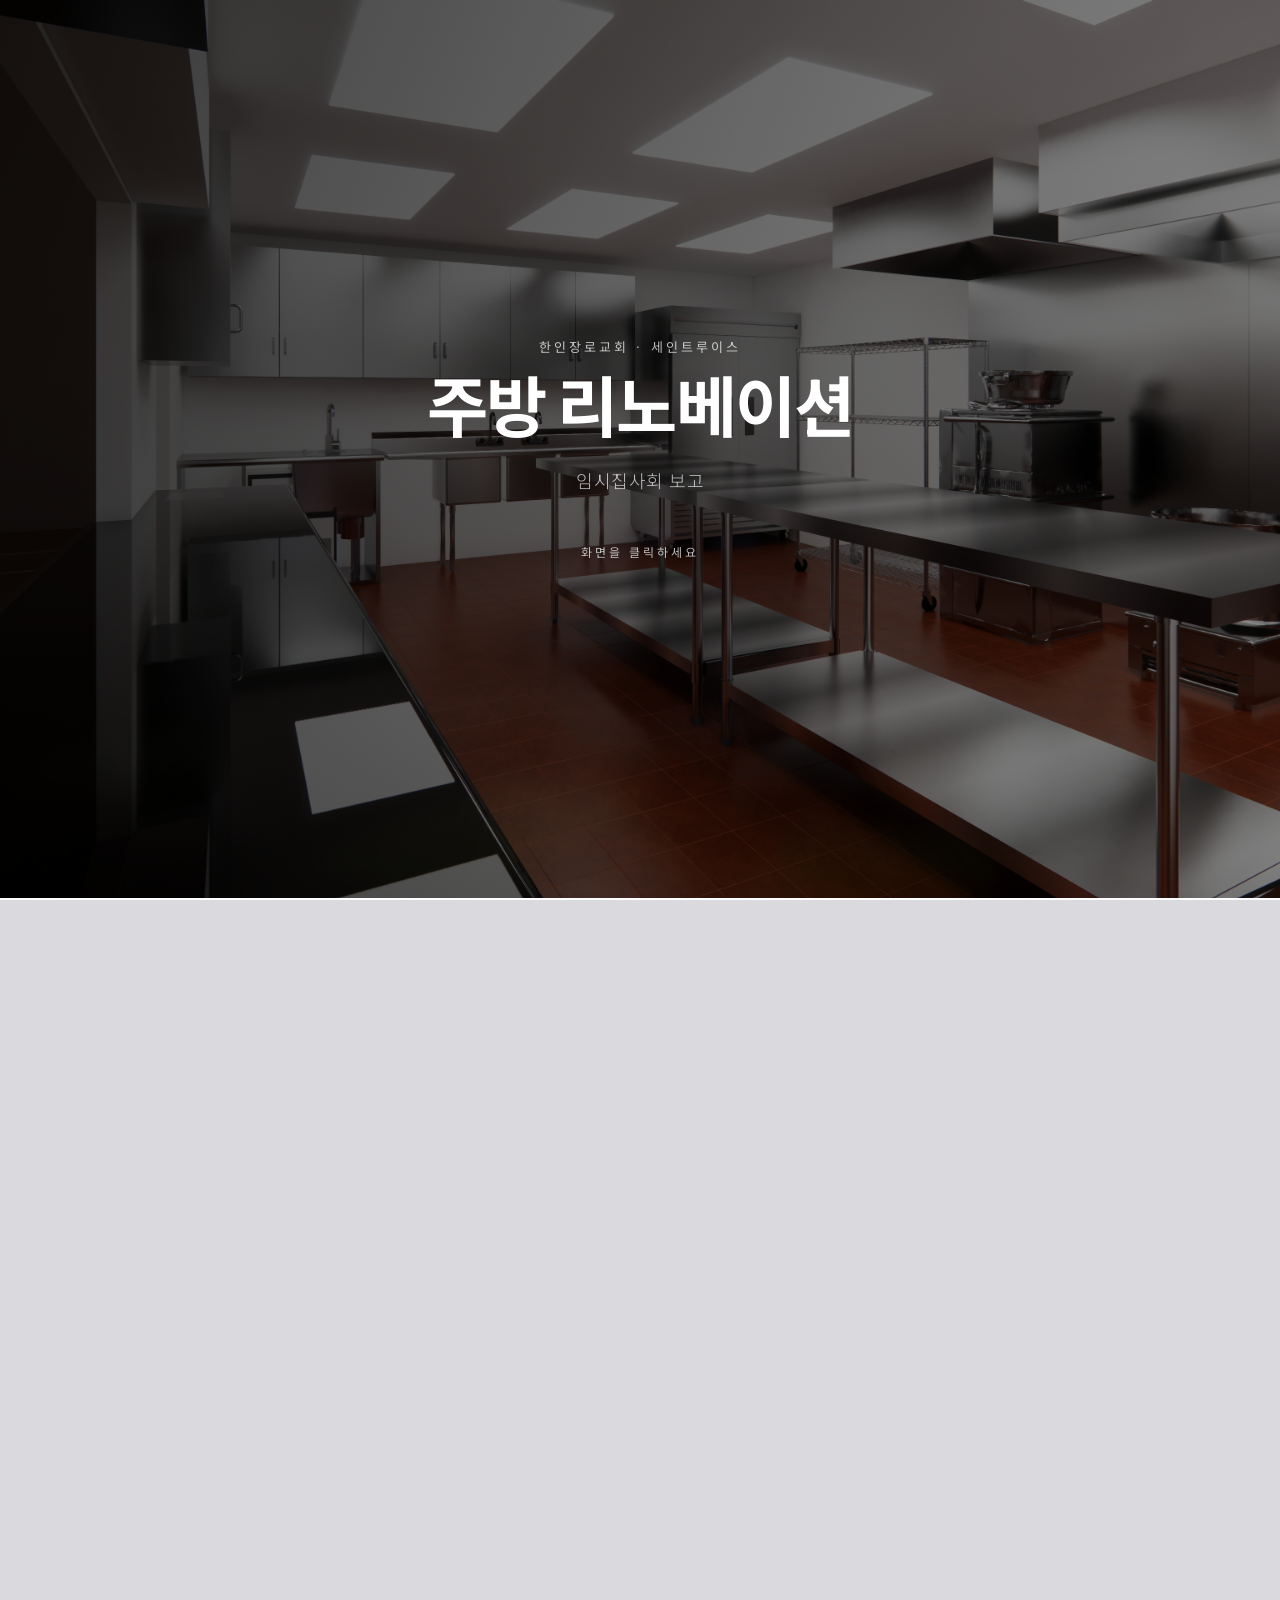
==== commit e822ceaa: "Update site UI and restructure into CSS/JS modules" ====
--- a/index.html
+++ b/index.html
@@ -6,12 +6,13 @@
 <title>KPC Kitchen Renovation — 임시집사회 보고</title>
 <link rel="preconnect" href="https://fonts.googleapis.com">
 <link rel="preconnect" href="https://fonts.gstatic.com" crossorigin>
-<link href="https://fonts.googleapis.com/css2?family=Space+Grotesk:wght@300;400;500;600;700&display=swap" rel="stylesheet">
+<link href="https://fonts.googleapis.com/css2?family=Inter:wght@300;400;500;600;700;800&display=swap" rel="stylesheet">
 <link href="https://fonts.googleapis.com/css2?family=Noto+Sans+KR:wght@300;400;500;600;700&display=swap" rel="stylesheet">
 <link rel="stylesheet" href="css/theme.css">
 <link rel="stylesheet" href="css/layout.css">
 <link rel="stylesheet" href="css/components.css">
 <link rel="stylesheet" href="css/flat-overrides.css">
+<link rel="stylesheet" href="css/briefing-board.css">
 </head>
 <body class="theme-flat2d">
 
@@ -24,13 +25,13 @@
   <div class="sp-bar"></div>
 </div>
 
-<div class="header"><div class="header-in">
+<div class="header PresentationShell"><div class="header-in">
 <div class="header-left"><h1 id="hdr-title">한인장로교회</h1>
 <p id="hdr-sub">주방 리노베이션 · 비용 시뮬레이터</p></div>
 <div class="header-tabs" id="header-tabs"></div>
-<button class="lang-btn" id="lang-btn" onclick="toggleLang()">English</button>
+<button class="lang-btn LanguageToggle" id="lang-btn" onclick="toggleLang()">English</button>
 </div></div>
-<div class="container" id="app"></div>
+<div class="container PresentationShell" id="app"></div>
 <div id="pres-root"></div>
 <div id="print-overlay"></div>
 <div class="lb-overlay" id="lb">
--- a/css/theme.css
+++ b/css/theme.css
@@ -1,7 +1,7 @@
 /* ===== THEME: Soft Futuristic Dashboard ===== */
 
 :root {
-  --font:'Space Grotesk','Noto Sans KR',system-ui,-apple-system,sans-serif;
+  --font:'Inter','Noto Sans KR',system-ui,-apple-system,sans-serif;
 
   /* === NEW SEMANTIC TOKENS (design brief) === */
   --bg: #d9d9de;
--- a/css/briefing-board.css
+++ b/css/briefing-board.css
@@ -0,0 +1,1565 @@
+/* ===== Board Presentation System ===== */
+
+:root {
+  --board-bg: #d9d9de;
+  --board-black: #000000;
+  --board-white: #ffffff;
+  --board-soft: #ececef;
+  --board-text: #0a0a0a;
+  --board-muted: rgba(0, 0, 0, 0.58);
+  --board-muted-2: rgba(0, 0, 0, 0.42);
+  --board-on-dark: rgba(255, 255, 255, 0.94);
+  --board-on-dark-muted: rgba(255, 255, 255, 0.72);
+
+  --board-blue: #4aa3ff;
+  --board-red: #ff4d4f;
+  --board-orange: #ffb000;
+  --board-green: #3deb72;
+  --board-pink: #f25bdb;
+  --board-neon-green: #39ff78;
+
+  --board-radius-sm: 18px;
+  --board-radius-md: 24px;
+  --board-radius-lg: 32px;
+  --board-radius-xl: 40px;
+  --board-radius-pill: 999px;
+
+  --board-gap-1: 8px;
+  --board-gap-2: 12px;
+  --board-gap-3: 16px;
+  --board-gap-4: 20px;
+  --board-gap-5: 28px;
+  --board-gap-6: 40px;
+
+  --board-shadow: 0 8px 24px rgba(0, 0, 0, 0.08);
+  --board-ease: 220ms cubic-bezier(0.22, 1, 0.36, 1);
+}
+
+body.theme-flat2d {
+  background: var(--board-bg);
+  color: var(--board-text);
+}
+
+body.theme-flat2d ::selection {
+  background: rgba(74, 163, 255, 0.28);
+}
+
+/* ===== Reusable Components ===== */
+body.theme-flat2d .PresentationShell {
+  width: 100%;
+}
+
+body.theme-flat2d .SectionBoard,
+body.theme-flat2d .SurfaceCard,
+body.theme-flat2d .intro-card,
+body.theme-flat2d .design-wrap,
+body.theme-flat2d .scan-wrap,
+body.theme-flat2d .floor-wrap,
+body.theme-flat2d .sel-wrap,
+body.theme-flat2d .est,
+body.theme-flat2d .est-scope,
+body.theme-flat2d .est-source,
+body.theme-flat2d .ocard,
+body.theme-flat2d .bars,
+body.theme-flat2d .vote-card,
+body.theme-flat2d .vote-summary-box,
+body.theme-flat2d .pres-main,
+body.theme-flat2d .pres-notes,
+body.theme-flat2d .pres-sidebar {
+  background: var(--board-white);
+  border: none;
+  border-radius: var(--board-radius-lg);
+  box-shadow: var(--board-shadow);
+}
+
+body.theme-flat2d .CoverPanel,
+body.theme-flat2d .intro-hero {
+  border-radius: var(--board-radius-xl);
+  box-shadow: var(--board-shadow);
+}
+
+body.theme-flat2d .MetricWidget,
+body.theme-flat2d .BudgetWidget,
+body.theme-flat2d .TimelineWidget,
+body.theme-flat2d .DecisionCard,
+body.theme-flat2d .ImageCaptionCard,
+body.theme-flat2d .est-card,
+body.theme-flat2d .dc,
+body.theme-flat2d .sel-row,
+body.theme-flat2d .intro-purpose-item,
+body.theme-flat2d .intro-team-col,
+body.theme-flat2d .intro-process li,
+body.theme-flat2d .ds-jump-card,
+body.theme-flat2d .ds-card,
+body.theme-flat2d .counter-top-card,
+body.theme-flat2d .counter-color-card,
+body.theme-flat2d .est-scope-cat {
+  border-radius: var(--board-radius-md);
+  border: none;
+  background: var(--board-white);
+  box-shadow: var(--board-shadow);
+  transition: transform var(--board-ease), box-shadow var(--board-ease), background var(--board-ease), color var(--board-ease), opacity var(--board-ease);
+}
+
+body.theme-flat2d .PillButton,
+body.theme-flat2d .header-tabs .gtab,
+body.theme-flat2d .lang-btn,
+body.theme-flat2d .est-btn,
+body.theme-flat2d .est-preset-btn,
+body.theme-flat2d .po,
+body.theme-flat2d .ds-select-btn,
+body.theme-flat2d .scan-btn,
+body.theme-flat2d .print-btn,
+body.theme-flat2d .pres-btn,
+body.theme-flat2d .pres-notes-btn,
+body.theme-flat2d .pres-notes-add {
+  border: none;
+  border-radius: var(--board-radius-pill);
+  background: var(--board-black);
+  color: var(--board-on-dark);
+  box-shadow: none;
+  font-weight: 600;
+  letter-spacing: 0;
+  text-transform: none;
+  transition: transform var(--board-ease), opacity var(--board-ease), background var(--board-ease), color var(--board-ease);
+}
+
+body.theme-flat2d .CircularNavButton,
+body.theme-flat2d .pres-icon-btn,
+body.theme-flat2d .pres-nav-arrow,
+body.theme-flat2d .lb-btn,
+body.theme-flat2d .lb-nav {
+  border-radius: 999px;
+}
+
+body.theme-flat2d .ProgressRail,
+body.theme-flat2d .bt {
+  border-radius: var(--board-radius-pill);
+  overflow: hidden;
+}
+
+body.theme-flat2d .BilingualTextBlock {
+  line-height: 1.65;
+  letter-spacing: -0.01em;
+}
+
+/* ===== Global Layout + Header ===== */
+body.theme-flat2d .container {
+  max-width: 1760px;
+  margin: 0 auto;
+  padding: 30px clamp(18px, 2vw, 40px) 56px;
+  --active-option-accent: var(--board-neon-green);
+  --active-option-ink: #03220f;
+  --selected-accent: var(--board-neon-green);
+}
+
+body.theme-flat2d .container[data-active-option="a"] {
+  --active-option-accent: var(--board-neon-green);
+  --active-option-ink: #03220f;
+}
+
+body.theme-flat2d .container[data-active-option="b"] {
+  --active-option-accent: var(--board-blue);
+  --active-option-ink: #031f36;
+}
+
+body.theme-flat2d .container[data-active-option="c"] {
+  --active-option-accent: var(--board-orange);
+  --active-option-ink: #3a2200;
+}
+
+body.theme-flat2d .container[data-active-option="d"] {
+  --active-option-accent: var(--board-red);
+  --active-option-ink: #330607;
+}
+
+body.theme-flat2d .header {
+  border: none;
+  background: rgba(217, 217, 222, 0.94);
+  backdrop-filter: blur(14px);
+  -webkit-backdrop-filter: blur(14px);
+  box-shadow: none;
+  padding: 10px clamp(12px, 2vw, 28px);
+}
+
+body.theme-flat2d .header.scrolled {
+  box-shadow: 0 6px 18px rgba(0, 0, 0, 0.08);
+}
+
+body.theme-flat2d .header h1 {
+  font-size: clamp(20px, 1.5vw, 30px);
+  line-height: 1.1;
+  letter-spacing: -0.03em;
+}
+
+body.theme-flat2d .header p {
+  font-size: clamp(12px, 0.95vw, 17px);
+  color: var(--board-muted);
+  margin-top: 2px;
+}
+
+body.theme-flat2d .header-tabs {
+  background: rgba(0, 0, 0, 0.06);
+  border-radius: var(--board-radius-pill);
+  padding: 5px;
+  gap: 4px;
+}
+
+body.theme-flat2d .header-tabs .gtab {
+  background: transparent;
+  color: var(--board-muted);
+  font-size: clamp(14px, 0.95vw, 16px);
+  padding: 10px 11px;
+  min-height: 42px;
+}
+
+body.theme-flat2d .header-tabs .gtab:hover {
+  background: rgba(0, 0, 0, 0.08);
+  color: var(--board-text);
+  transform: translateY(-1px);
+}
+
+body.theme-flat2d .header-tabs .gtab.on {
+  background: var(--board-black);
+  color: var(--board-on-dark);
+}
+
+body.theme-flat2d .LanguageToggle,
+body.theme-flat2d .lang-btn {
+  background: var(--board-white);
+  color: var(--board-text);
+  font-size: clamp(14px, 0.98vw, 17px);
+  padding: 11px 17px;
+  box-shadow: var(--board-shadow);
+}
+
+body.theme-flat2d .lang-btn:hover {
+  transform: translateY(-1px);
+}
+
+/* ===== Splash ===== */
+body.theme-flat2d #splash {
+  background: linear-gradient(112deg, rgba(0, 0, 0, 0.76) 0%, rgba(0, 0, 0, 0.58) 52%, rgba(0, 0, 0, 0.43) 100%), url("../Final Renderings/rendering views/view 2.jpg") center / cover no-repeat #000;
+}
+
+body.theme-flat2d .sp-t1 span {
+  color: var(--board-on-dark-muted);
+  letter-spacing: 0.24em;
+}
+
+body.theme-flat2d .sp-t2 span {
+  font-size: clamp(38px, 5.2vw, 84px);
+  letter-spacing: -0.03em;
+}
+
+body.theme-flat2d .sp-t3 span,
+body.theme-flat2d .sp-enter span {
+  color: var(--board-on-dark-muted);
+}
+
+/* ===== Intro / Cover ===== */
+body.theme-flat2d .intro-wrap {
+  display: grid;
+  gap: var(--board-gap-5);
+}
+
+body.theme-flat2d .intro-hero {
+  min-height: 74vh;
+  border: none;
+  background: linear-gradient(108deg, rgba(0, 0, 0, 0.8) 0%, rgba(0, 0, 0, 0.6) 50%, rgba(0, 0, 0, 0.45) 100%), url("../Final Renderings/rendering views/view 2.jpg") center / cover no-repeat;
+}
+
+body.theme-flat2d .intro-hero-body {
+  max-width: min(58ch, 64vw);
+  min-height: 74vh;
+  padding: clamp(34px, 4vw, 66px);
+}
+
+body.theme-flat2d .intro-kicker {
+  font-size: clamp(15px, 1vw, 19px);
+  letter-spacing: 0.08em;
+  color: var(--board-on-dark-muted);
+}
+
+body.theme-flat2d .intro-title {
+  font-size: clamp(40px, 5.8vw, 86px);
+  line-height: 0.92;
+  margin-top: 14px;
+}
+
+body.theme-flat2d .intro-meta {
+  margin-top: auto;
+  font-size: clamp(18px, 1.5vw, 28px);
+  line-height: 1.45;
+  color: var(--board-on-dark);
+}
+
+body.theme-flat2d .intro-card {
+  padding: clamp(24px, 2.2vw, 46px);
+  transition: transform var(--board-ease), box-shadow var(--board-ease), background var(--board-ease);
+}
+
+body.theme-flat2d .intro-card h3 {
+  font-size: clamp(30px, 2.4vw, 48px);
+  line-height: 1.03;
+  margin-bottom: 18px;
+}
+
+body.theme-flat2d .intro-body {
+  font-size: clamp(18px, 1.35vw, 26px);
+  color: var(--board-muted);
+}
+
+body.theme-flat2d .intro-body-intro {
+  color: var(--board-text);
+  font-size: clamp(24px, 1.95vw, 36px);
+}
+
+body.theme-flat2d .intro-team-grid {
+  grid-template-columns: 1fr 1fr;
+  gap: var(--board-gap-4);
+}
+
+body.theme-flat2d .intro-team-col {
+  background: var(--board-soft);
+  padding: clamp(20px, 1.7vw, 32px);
+  transition: transform var(--board-ease), box-shadow var(--board-ease), background var(--board-ease);
+}
+
+body.theme-flat2d .intro-team-col h4 {
+  font-size: clamp(24px, 1.7vw, 34px);
+}
+
+body.theme-flat2d .intro-team-row {
+  font-size: clamp(18px, 1.12vw, 24px);
+  border-bottom: 1px solid rgba(0, 0, 0, 0.08);
+}
+
+body.theme-flat2d .intro-process {
+  grid-template-columns: 1fr 1fr;
+  gap: var(--board-gap-3);
+}
+
+body.theme-flat2d .intro-process li {
+  background: var(--board-soft);
+  padding: 22px;
+  transition: transform var(--board-ease), box-shadow var(--board-ease), background var(--board-ease);
+}
+
+body.theme-flat2d .intro-process-title {
+  font-size: clamp(18px, 1.08vw, 24px);
+}
+
+body.theme-flat2d .intro-process-desc {
+  font-size: clamp(15px, 0.92vw, 19px);
+  color: var(--board-muted);
+}
+
+body.theme-flat2d .intro-purpose-list {
+  grid-template-columns: repeat(3, minmax(220px, 1fr));
+}
+
+body.theme-flat2d .intro-purpose-item {
+  background: var(--board-soft);
+  padding: 24px;
+  transition: transform var(--board-ease), box-shadow var(--board-ease), background var(--board-ease);
+}
+
+body.theme-flat2d .intro-card:hover,
+body.theme-flat2d .intro-team-col:hover,
+body.theme-flat2d .intro-process li:hover,
+body.theme-flat2d .intro-purpose-item:hover {
+  transform: translateY(-3px);
+  box-shadow: 0 16px 30px rgba(0, 0, 0, 0.13), inset 0 0 0 2px rgba(57, 255, 120, 0.35);
+  background: linear-gradient(180deg, #ffffff 0%, #f4fff7 100%);
+}
+
+body.theme-flat2d .intro-purpose-item h4 {
+  font-size: clamp(20px, 1.2vw, 28px);
+}
+
+body.theme-flat2d .intro-purpose-item p {
+  font-size: clamp(14px, 0.88vw, 18px);
+  color: var(--board-muted);
+}
+
+/* ===== Shared section board rhythm ===== */
+body.theme-flat2d .design-wrap,
+body.theme-flat2d .scan-wrap,
+body.theme-flat2d .floor-wrap,
+body.theme-flat2d .sel-wrap,
+body.theme-flat2d .est,
+body.theme-flat2d .est-scope,
+body.theme-flat2d .est-source {
+  padding: clamp(20px, 2vw, 34px);
+  margin-bottom: var(--board-gap-5);
+}
+
+body.theme-flat2d .design-head h3,
+body.theme-flat2d .scan-head h3,
+body.theme-flat2d .floor-head h3,
+body.theme-flat2d .sel-head h3,
+body.theme-flat2d .est h3,
+body.theme-flat2d .est-scope h3,
+body.theme-flat2d .est-source-head h3 {
+  font-size: clamp(26px, 1.75vw, 38px);
+  line-height: 1.05;
+  letter-spacing: -0.02em;
+}
+
+body.theme-flat2d .design-sub,
+body.theme-flat2d .scan-sub,
+body.theme-flat2d .sel-head p,
+body.theme-flat2d .est-sub,
+body.theme-flat2d .est-hint,
+body.theme-flat2d .est-scope-sub,
+body.theme-flat2d .est-source-head p {
+  font-size: clamp(15px, 0.92vw, 18px);
+  color: var(--board-muted);
+  line-height: 1.58;
+}
+
+/* ===== Design board ===== */
+body.theme-flat2d .r3-pill,
+body.theme-flat2d .scan-tag {
+  background: var(--board-black);
+  color: var(--board-on-dark);
+  border-radius: var(--board-radius-pill);
+  padding: 8px 12px;
+  font-size: 12px;
+  text-transform: none;
+  letter-spacing: 0;
+}
+
+body.theme-flat2d .ds-intro {
+  background: var(--board-black);
+  color: var(--board-on-dark);
+  border: none;
+  border-radius: var(--board-radius-lg);
+  box-shadow: var(--board-shadow);
+  padding: clamp(16px, 1.7vw, 30px);
+}
+
+body.theme-flat2d .ds-intro::before {
+  background: radial-gradient(circle, rgba(74, 163, 255, 0.48) 0%, rgba(74, 163, 255, 0) 72%);
+}
+
+body.theme-flat2d .ds-intro h4 {
+  color: var(--board-on-dark);
+  font-size: clamp(20px, 1.2vw, 28px);
+}
+
+body.theme-flat2d .ds-intro p {
+  color: var(--board-on-dark-muted);
+  font-size: clamp(14px, 0.9vw, 17px);
+}
+
+body.theme-flat2d .ds-jump-grid {
+  gap: var(--board-gap-3);
+}
+
+body.theme-flat2d .ds-jump-card {
+  min-height: 286px;
+  border: none;
+  box-shadow: inset 0 0 0 1px rgba(0, 0, 0, 0.12), var(--board-shadow);
+}
+
+body.theme-flat2d .ds-jump-card::before {
+  content: "";
+  position: absolute;
+  inset: 0;
+  opacity: 0;
+  background: linear-gradient(180deg, rgba(57, 255, 120, 0.08), rgba(57, 255, 120, 0.2));
+  z-index: 1;
+  pointer-events: none;
+  transition: opacity var(--board-ease);
+}
+
+body.theme-flat2d .ds-jump-card:hover,
+body.theme-flat2d .ds-jump-card.on {
+  transform: translateY(-2px) scale(1.01);
+  box-shadow: inset 0 0 0 1px rgba(0, 0, 0, 0), 0 14px 30px rgba(0, 0, 0, 0.14);
+}
+
+body.theme-flat2d .ds-jump-card.on {
+  box-shadow: inset 0 0 0 3px var(--board-neon-green), 0 0 0 8px rgba(57, 255, 120, 0.2), 0 14px 30px rgba(0, 0, 0, 0.16);
+  animation: neonPulse 720ms var(--board-ease) 1;
+}
+
+body.theme-flat2d .ds-jump-card.on::before {
+  opacity: 1;
+}
+
+body.theme-flat2d .ds-jump-card img {
+  filter: grayscale(1) contrast(1.02) brightness(0.88);
+}
+
+body.theme-flat2d .ds-jump-card:hover img,
+body.theme-flat2d .ds-jump-card.on img {
+  filter: none;
+}
+
+body.theme-flat2d .ds-jump-text h5 {
+  font-size: clamp(18px, 1.05vw, 24px);
+  line-height: 1.16;
+}
+
+body.theme-flat2d .ds-jump-text span {
+  font-size: clamp(13px, 0.82vw, 16px);
+  color: var(--board-on-dark-muted);
+  line-height: 1.42;
+}
+
+body.theme-flat2d .ds-req {
+  background: var(--board-orange);
+  border: none;
+  font-size: 12px;
+}
+
+body.theme-flat2d .ds-sec-head {
+  margin-bottom: 22px;
+}
+
+body.theme-flat2d .ds-sec-title {
+  font-size: clamp(24px, 1.52vw, 32px);
+}
+
+body.theme-flat2d .ds-sec-desc {
+  font-size: clamp(14px, 0.9vw, 17px);
+  color: var(--board-muted);
+}
+
+body.theme-flat2d .ds-gallery {
+  gap: var(--board-gap-4);
+}
+
+body.theme-flat2d .ds-card,
+body.theme-flat2d .counter-top-card,
+body.theme-flat2d .counter-color-card {
+  overflow: hidden;
+}
+
+body.theme-flat2d .ds-card:hover,
+body.theme-flat2d .counter-top-card:hover,
+body.theme-flat2d .counter-color-card:hover,
+body.theme-flat2d .sel-row:hover,
+body.theme-flat2d .est-card:hover,
+body.theme-flat2d .dc:hover {
+  transform: translateY(-2px);
+  box-shadow: 0 14px 28px rgba(0, 0, 0, 0.12);
+}
+
+body.theme-flat2d .ds-caption,
+body.theme-flat2d .counter-top-body,
+body.theme-flat2d .counter-color-actions,
+body.theme-flat2d .sel-row-info {
+  background: var(--board-white);
+}
+
+body.theme-flat2d .ds-img-title,
+body.theme-flat2d .counter-top-title,
+body.theme-flat2d .sel-row-title {
+  font-size: clamp(18px, 1.02vw, 24px);
+  line-height: 1.24;
+}
+
+body.theme-flat2d .ds-img-desc,
+body.theme-flat2d .counter-top-desc,
+body.theme-flat2d .sel-row-desc,
+body.theme-flat2d .sel-row-cat,
+body.theme-flat2d .counter-color-head p {
+  font-size: clamp(13px, 0.82vw, 16px);
+  color: var(--board-muted);
+}
+
+body.theme-flat2d .ds-select-btn,
+body.theme-flat2d .sel-row-clear {
+  background: var(--board-black);
+  color: var(--board-on-dark);
+  border-radius: var(--board-radius-pill);
+  border: none;
+  font-size: 15px;
+  padding: 11px 16px;
+}
+
+body.theme-flat2d .ds-card.selected {
+  box-shadow: inset 0 0 0 2px var(--selected-accent), 0 14px 28px rgba(0, 0, 0, 0.11);
+}
+
+body.theme-flat2d .ds-card.selected {
+  box-shadow: inset 0 0 0 3px var(--board-neon-green), 0 0 0 8px rgba(57, 255, 120, 0.2), 0 14px 28px rgba(0, 0, 0, 0.11);
+  animation: neonPulse 720ms var(--board-ease) 1;
+}
+
+body.theme-flat2d .ds-card.selected .ds-img-wrap::after {
+  content: "";
+  position: absolute;
+  inset: 0;
+  background: rgba(57, 255, 120, 0.16);
+  pointer-events: none;
+}
+
+body.theme-flat2d .ds-card.selected .ds-caption {
+  background: linear-gradient(180deg, #f7fff9 0%, #eaffef 100%);
+}
+
+body.theme-flat2d .ds-card.selected .ds-select-btn {
+  background: var(--board-neon-green);
+  color: #06230f;
+  font-weight: 800;
+}
+
+body.theme-flat2d .ds-card.selected .ds-check {
+  border-color: #05220f;
+  background: #ffffff;
+}
+
+body.theme-flat2d .counter-color-card.on {
+  box-shadow: inset 0 0 0 3px var(--board-neon-green), 0 0 0 8px rgba(57, 255, 120, 0.2), 0 14px 28px rgba(0, 0, 0, 0.11);
+  animation: neonPulse 720ms var(--board-ease) 1;
+}
+
+body.theme-flat2d .counter-color-card.on .counter-color-img::after {
+  content: "";
+  position: absolute;
+  inset: 0;
+  background: rgba(57, 255, 120, 0.14);
+  pointer-events: none;
+}
+
+body.theme-flat2d .counter-color-card.on .ds-select-btn {
+  background: var(--board-neon-green);
+  color: #06230f;
+  font-weight: 800;
+}
+
+body.theme-flat2d .sel-row {
+  box-shadow: inset 0 0 0 2px rgba(57, 255, 120, 0.3), var(--board-shadow);
+}
+
+body.theme-flat2d .ds-ref-tag {
+  border-radius: var(--board-radius-pill);
+  border: none;
+  background: rgba(0, 0, 0, 0.08);
+  color: var(--board-muted);
+  padding: 6px 11px;
+}
+
+/* ===== Floor / Polycam ===== */
+body.theme-flat2d .floor-static,
+body.theme-flat2d .scan-shell {
+  border: none;
+  border-radius: var(--board-radius-lg);
+  overflow: hidden;
+  box-shadow: var(--board-shadow);
+}
+
+body.theme-flat2d .floor-static img,
+body.theme-flat2d .scan-shell iframe {
+  display: block;
+}
+
+body.theme-flat2d .scan-help,
+body.theme-flat2d .floor-help {
+  color: var(--board-muted);
+  font-size: clamp(13px, 0.84vw, 16px);
+}
+
+body.theme-flat2d .scan-btn {
+  padding: 12px 18px;
+  font-size: clamp(14px, 0.92vw, 17px);
+}
+
+body.theme-flat2d .ex-gallery {
+  border-top: none;
+  margin-top: 24px;
+  padding-top: 0;
+}
+
+body.theme-flat2d .ex-title {
+  font-size: clamp(18px, 1.08vw, 24px);
+  color: var(--board-text);
+  margin-bottom: 12px;
+}
+
+body.theme-flat2d .ex-grid {
+  gap: 14px;
+}
+
+body.theme-flat2d .ex-photo {
+  border: none;
+  border-radius: var(--board-radius-sm);
+  box-shadow: var(--board-shadow);
+  background: var(--board-white);
+}
+
+body.theme-flat2d .ex-photo img {
+  aspect-ratio: 4 / 3;
+  background: var(--board-soft);
+}
+
+/* ===== Estimates summary (special attention) ===== */
+body.theme-flat2d .est-scope {
+  margin-bottom: 18px;
+}
+
+body.theme-flat2d .est-scope-cats {
+  gap: var(--board-gap-3);
+}
+
+body.theme-flat2d .est-scope-cat {
+  background: var(--board-soft);
+  box-shadow: inset 0 0 0 1px rgba(0, 0, 0, 0.08);
+}
+
+body.theme-flat2d .est-scope-cat img {
+  height: 100px;
+  filter: grayscale(1);
+  opacity: 0.26;
+}
+
+body.theme-flat2d .est-scope-cat.in img,
+body.theme-flat2d .est-scope-cat.adj img,
+body.theme-flat2d .est-scope-cat.phase img {
+  filter: none;
+  opacity: 1;
+}
+
+body.theme-flat2d .est-scope-cap {
+  background: var(--board-white);
+  min-height: 78px;
+  padding: 10px;
+  font-size: 14px;
+  color: var(--board-muted);
+}
+
+body.theme-flat2d .est-scope-cap strong {
+  font-size: 15px;
+  margin-bottom: 3px;
+}
+
+body.theme-flat2d .est-scope-state,
+body.theme-flat2d .est-scope-dot {
+  border: none;
+  border-radius: var(--board-radius-pill);
+  font-size: 12px;
+  font-weight: 700;
+}
+
+body.theme-flat2d .est-scope-dot.in {
+  background: rgba(61, 235, 114, 0.22);
+  color: #196f39;
+}
+
+body.theme-flat2d .est-scope-dot.adj {
+  background: rgba(255, 176, 0, 0.25);
+  color: #875500;
+}
+
+body.theme-flat2d .est-scope-dot.phase {
+  background: rgba(74, 163, 255, 0.24);
+  color: #185385;
+}
+
+body.theme-flat2d .est-scope-dot.out {
+  background: rgba(0, 0, 0, 0.08);
+  color: rgba(0, 0, 0, 0.52);
+}
+
+body.theme-flat2d .est-scope-matrix {
+  border: none;
+  border-radius: var(--board-radius-md);
+  box-shadow: inset 0 0 0 1px rgba(0, 0, 0, 0.1);
+}
+
+body.theme-flat2d .est-scope-matrix th,
+body.theme-flat2d .est-scope-matrix td {
+  font-size: 14px;
+  padding: 10px 10px;
+}
+
+body.theme-flat2d .est-scope-matrix th {
+  background: rgba(0, 0, 0, 0.06);
+  color: var(--board-muted);
+}
+
+body.theme-flat2d .est-scope-matrix .focus-col {
+  background: rgba(74, 163, 255, 0.12);
+}
+
+body.theme-flat2d .est {
+  margin-bottom: 20px;
+}
+
+body.theme-flat2d .est-grid {
+  gap: var(--board-gap-4);
+  grid-template-columns: repeat(3, minmax(280px, 1fr));
+}
+
+body.theme-flat2d .est-card {
+  padding: 20px;
+  background: var(--board-white);
+}
+
+body.theme-flat2d .est-card h4 {
+  font-size: clamp(21px, 1.22vw, 30px);
+  line-height: 1.08;
+}
+
+body.theme-flat2d .est-card p,
+body.theme-flat2d .est-list {
+  font-size: clamp(13px, 0.82vw, 16px);
+  color: var(--board-muted);
+}
+
+body.theme-flat2d .est-card .est-scope-badges .est-scope-dot {
+  font-size: 11px;
+}
+
+body.theme-flat2d .est-range {
+  border-top: 1px solid rgba(0, 0, 0, 0.14);
+  font-size: clamp(32px, 2.1vw, 46px);
+  line-height: 1;
+  letter-spacing: -0.03em;
+}
+
+body.theme-flat2d .est-range small {
+  font-size: 13px;
+  color: var(--board-muted);
+}
+
+body.theme-flat2d .est-card.on {
+  background: var(--board-black);
+  color: var(--selected-accent);
+}
+
+body.theme-flat2d .est-card.on p,
+body.theme-flat2d .est-card.on .est-list,
+body.theme-flat2d .est-card.on .est-range small {
+  color: var(--selected-accent);
+  opacity: 0.88;
+}
+
+body.theme-flat2d .est-card.on .est-range {
+  border-top-color: rgba(255, 255, 255, 0.24);
+}
+
+body.theme-flat2d .est-preset-btn,
+body.theme-flat2d .est-btn {
+  font-size: 15px;
+  padding: 11px 16px;
+}
+
+body.theme-flat2d .est-preset-btn.on,
+body.theme-flat2d .est-btn.ghost {
+  background: var(--selected-accent);
+  color: #08220f;
+}
+
+body.theme-flat2d .est-actions {
+  justify-content: flex-end;
+}
+
+/* ===== Detailed estimate board ===== */
+body.theme-flat2d .est-source {
+  border-top: none;
+}
+
+body.theme-flat2d .dash {
+  position: static;
+  top: auto;
+  grid-template-columns: repeat(4, minmax(180px, 1fr));
+  gap: var(--board-gap-3);
+  margin-bottom: var(--board-gap-3);
+  padding: 0;
+  background: transparent;
+  backdrop-filter: none;
+}
+
+body.theme-flat2d .dc {
+  background: var(--board-white);
+  padding: 20px;
+}
+
+body.theme-flat2d .dc .dk {
+  color: var(--board-muted);
+  font-size: 13px;
+  font-weight: 700;
+}
+
+body.theme-flat2d .dc .dn {
+  color: var(--board-text);
+  font-size: clamp(18px, 1.08vw, 22px);
+  font-weight: 700;
+}
+
+body.theme-flat2d .dc .dp {
+  font-size: clamp(26px, 1.7vw, 36px);
+  color: var(--board-text);
+  font-weight: 800;
+}
+
+body.theme-flat2d .dc .dp-label {
+  font-size: 13px;
+  color: var(--board-muted);
+  font-weight: 700;
+}
+
+body.theme-flat2d .dc .chip {
+  background: rgba(0, 0, 0, 0.06);
+  color: var(--board-muted);
+  border-radius: var(--board-radius-pill);
+  font-size: 13px;
+  padding: 6px 11px;
+  font-weight: 700;
+}
+
+body.theme-flat2d .dc.on {
+  background: var(--board-black);
+  color: var(--board-on-dark);
+}
+
+body.theme-flat2d .dc.on .dn,
+body.theme-flat2d .dc.on .dp,
+body.theme-flat2d .dc.on .dk,
+body.theme-flat2d .dc.on .dp-label {
+  color: var(--board-on-dark);
+}
+
+body.theme-flat2d .dc.on .chip {
+  background: rgba(255, 255, 255, 0.14);
+  color: var(--board-on-dark-muted);
+}
+
+body.theme-flat2d .dc.green {
+  box-shadow: inset 0 3px 0 var(--board-neon-green), var(--board-shadow);
+}
+
+body.theme-flat2d .dc.blue {
+  box-shadow: inset 0 3px 0 var(--board-blue), var(--board-shadow);
+}
+
+body.theme-flat2d .dc.orange {
+  box-shadow: inset 0 3px 0 var(--board-orange), var(--board-shadow);
+}
+
+body.theme-flat2d .dc.red {
+  box-shadow: inset 0 3px 0 var(--board-red), var(--board-shadow);
+}
+
+body.theme-flat2d .dc.green.on {
+  background: #000;
+  box-shadow: inset 0 0 0 1px var(--board-neon-green), 0 10px 24px rgba(0, 0, 0, 0.2);
+}
+
+body.theme-flat2d .dc.green.on .dk,
+body.theme-flat2d .dc.green.on .dn,
+body.theme-flat2d .dc.green.on .dp,
+body.theme-flat2d .dc.green.on .dp-label {
+  color: var(--board-neon-green);
+}
+
+body.theme-flat2d .dc.green.on .chip {
+  background: rgba(57, 255, 120, 0.2);
+  color: var(--board-neon-green);
+}
+
+body.theme-flat2d .dc.blue.on {
+  background: #000;
+  box-shadow: inset 0 0 0 1px var(--board-blue), 0 10px 24px rgba(0, 0, 0, 0.2);
+}
+
+body.theme-flat2d .dc.blue.on .dk,
+body.theme-flat2d .dc.blue.on .dn,
+body.theme-flat2d .dc.blue.on .dp,
+body.theme-flat2d .dc.blue.on .dp-label {
+  color: var(--board-blue);
+}
+
+body.theme-flat2d .dc.blue.on .chip {
+  background: rgba(74, 163, 255, 0.2);
+  color: var(--board-blue);
+}
+
+body.theme-flat2d .dc.orange.on {
+  background: #000;
+  box-shadow: inset 0 0 0 1px var(--board-orange), 0 10px 24px rgba(0, 0, 0, 0.2);
+}
+
+body.theme-flat2d .dc.orange.on .dk,
+body.theme-flat2d .dc.orange.on .dn,
+body.theme-flat2d .dc.orange.on .dp,
+body.theme-flat2d .dc.orange.on .dp-label {
+  color: var(--board-orange);
+}
+
+body.theme-flat2d .dc.orange.on .chip {
+  background: rgba(255, 176, 0, 0.2);
+  color: var(--board-orange);
+}
+
+body.theme-flat2d .dc.red.on {
+  background: #000;
+  box-shadow: inset 0 0 0 1px var(--board-red), 0 10px 24px rgba(0, 0, 0, 0.2);
+}
+
+body.theme-flat2d .dc.red.on .dk,
+body.theme-flat2d .dc.red.on .dn,
+body.theme-flat2d .dc.red.on .dp,
+body.theme-flat2d .dc.red.on .dp-label {
+  color: var(--board-red);
+}
+
+body.theme-flat2d .dc.red.on .chip {
+  background: rgba(255, 77, 79, 0.22);
+  color: var(--board-red);
+}
+
+body.theme-flat2d .ltag {
+  background: var(--board-neon-green);
+  color: #083719;
+  border-radius: var(--board-radius-pill);
+  border: none;
+  font-size: 14px;
+  font-weight: 800;
+  padding: 6px 10px;
+  letter-spacing: 0.01em;
+}
+
+body.theme-flat2d .bars {
+  padding: 22px;
+  margin-bottom: 20px;
+}
+
+body.theme-flat2d .bars h3 {
+  font-size: clamp(19px, 1.12vw, 25px);
+}
+
+body.theme-flat2d .bt {
+  background: rgba(0, 0, 0, 0.08);
+  height: 20px;
+}
+
+body.theme-flat2d .bg,
+body.theme-flat2d .be {
+  border-radius: var(--board-radius-pill);
+  font-size: 12px;
+}
+
+body.theme-flat2d .bg {
+  background: var(--board-black);
+  color: var(--board-on-dark);
+}
+
+body.theme-flat2d .be {
+  background: var(--board-blue);
+  color: #03253f;
+}
+
+body.theme-flat2d .cont-ctrl {
+  border: none;
+  border-radius: var(--board-radius-md);
+  background: var(--board-white);
+  box-shadow: var(--board-shadow);
+}
+
+body.theme-flat2d #detailed-estimates .tog input:checked ~ .tk,
+body.theme-flat2d .cont-ctrl .tog input:checked ~ .tk {
+  background: var(--active-option-accent);
+}
+
+body.theme-flat2d #detailed-estimates .tog input:checked ~ .tm,
+body.theme-flat2d .cont-ctrl .tog input:checked ~ .tm {
+  box-shadow: 0 0 0 2px var(--active-option-accent), 0 1px 4px rgba(0, 0, 0, 0.2);
+}
+
+body.theme-flat2d #detailed-estimates .po.on {
+  background: var(--active-option-accent);
+  color: var(--active-option-ink);
+  box-shadow: none;
+}
+
+body.theme-flat2d .cont-label,
+body.theme-flat2d .cont-amt,
+body.theme-flat2d .cont-pct {
+  font-size: 15px;
+}
+
+body.theme-flat2d .cont-inp {
+  border-radius: var(--board-radius-pill);
+  border: none;
+  background: var(--board-soft);
+  padding-inline: 12px;
+}
+
+body.theme-flat2d .cont-inp:focus {
+  box-shadow: inset 0 0 0 2px var(--board-blue);
+}
+
+body.theme-flat2d .ocard {
+  overflow: hidden;
+}
+
+body.theme-flat2d .ohdr {
+  border-bottom: none;
+  background: var(--board-black);
+  color: var(--board-on-dark);
+}
+
+body.theme-flat2d .ohdr h2,
+body.theme-flat2d .pbadge {
+  color: var(--board-on-dark);
+}
+
+body.theme-flat2d .obody {
+  padding-bottom: 26px;
+}
+
+body.theme-flat2d .sec {
+  border-radius: var(--board-radius-md);
+  padding: 16px;
+  background: var(--board-soft);
+  margin-bottom: var(--board-gap-3);
+}
+
+body.theme-flat2d .item {
+  border-bottom-color: rgba(0, 0, 0, 0.08);
+  padding-block: 12px;
+}
+
+body.theme-flat2d .item.off {
+  opacity: 0.42;
+}
+
+body.theme-flat2d .iname {
+  font-size: 17px;
+}
+
+body.theme-flat2d .icost {
+  font-size: 17px;
+}
+
+body.theme-flat2d .note {
+  border: none;
+  border-radius: var(--board-radius-md);
+  background: rgba(0, 0, 0, 0.06);
+  color: var(--board-muted);
+  font-size: 14px;
+}
+
+body.theme-flat2d .sub,
+body.theme-flat2d .cont-line {
+  border-top-color: rgba(0, 0, 0, 0.13);
+}
+
+body.theme-flat2d .gt {
+  border-radius: var(--board-radius-md);
+  background: var(--board-black);
+  color: var(--board-on-dark);
+  font-size: clamp(17px, 1.02vw, 22px);
+}
+
+/* ===== Presentation Mode ===== */
+body.theme-flat2d .pres-wrap {
+  background: var(--board-bg);
+}
+
+body.theme-flat2d .pres-sidebar {
+  background: var(--board-white);
+  border-right: none;
+}
+
+body.theme-flat2d .pres-sidebar-title {
+  color: var(--board-text);
+  font-size: 11px;
+  letter-spacing: 1.2px;
+  font-weight: 700;
+}
+
+body.theme-flat2d .pres-toc-section {
+  color: rgba(0, 0, 0, 0.58);
+  font-size: 10px;
+  letter-spacing: 1px;
+  border-top-color: rgba(0, 0, 0, 0.08);
+}
+
+body.theme-flat2d .pres-toc li button {
+  border-radius: var(--board-radius-sm);
+  border: none;
+  background: var(--board-soft);
+  color: var(--board-text);
+  font-size: 13px;
+}
+
+body.theme-flat2d .pres-toc li button:hover {
+  background: rgba(0, 0, 0, 0.08);
+  color: var(--board-text);
+}
+
+body.theme-flat2d .pres-toc li button.on {
+  background: rgba(57, 255, 120, 0.22);
+  color: #06240f;
+  box-shadow: inset 0 0 0 2px var(--board-neon-green);
+  animation: neonPulseSoft 600ms var(--board-ease) 1;
+}
+
+body.theme-flat2d .pres-toc li button.on:hover {
+  background: rgba(57, 255, 120, 0.28);
+  color: #04200d;
+}
+
+body.theme-flat2d .pres-toc li button .pg-num {
+  color: rgba(0, 0, 0, 0.5);
+}
+
+body.theme-flat2d .pres-toc li button.on .pg-num {
+  color: rgba(6, 36, 15, 0.8);
+}
+
+body.theme-flat2d .pres-thumb {
+  opacity: 0.92;
+  border-color: rgba(0, 0, 0, 0.16);
+}
+
+body.theme-flat2d .pres-toc li button:hover .pres-thumb {
+  opacity: 1;
+}
+
+body.theme-flat2d .pres-toc li button.on .pres-thumb {
+  border-color: var(--board-neon-green);
+  box-shadow: 0 0 0 2px rgba(57, 255, 120, 0.3);
+}
+
+@keyframes neonPulse {
+  0% {
+    box-shadow: inset 0 0 0 2px rgba(57, 255, 120, 0.55), 0 0 0 0 rgba(57, 255, 120, 0.45), 0 12px 24px rgba(0, 0, 0, 0.08);
+  }
+  70% {
+    box-shadow: inset 0 0 0 3px rgba(57, 255, 120, 0.95), 0 0 0 10px rgba(57, 255, 120, 0.2), 0 14px 28px rgba(0, 0, 0, 0.12);
+  }
+  100% {
+    box-shadow: inset 0 0 0 3px rgba(57, 255, 120, 1), 0 0 0 8px rgba(57, 255, 120, 0.2), 0 14px 28px rgba(0, 0, 0, 0.12);
+  }
+}
+
+@keyframes neonPulseSoft {
+  0% {
+    box-shadow: inset 0 0 0 1px rgba(57, 255, 120, 0.45);
+  }
+  70% {
+    box-shadow: inset 0 0 0 3px rgba(57, 255, 120, 0.95);
+  }
+  100% {
+    box-shadow: inset 0 0 0 2px rgba(57, 255, 120, 1);
+  }
+}
+
+body.theme-flat2d .pres-main {
+  background: var(--board-soft);
+}
+
+body.theme-flat2d .pres-header {
+  background: var(--board-white);
+  border-bottom: none;
+  border-radius: var(--board-radius-md);
+  margin: 8px;
+  box-shadow: var(--board-shadow);
+}
+
+body.theme-flat2d .pres-title {
+  font-size: clamp(14px, 0.9vw, 17px);
+  color: rgba(0, 0, 0, 0.68);
+}
+
+body.theme-flat2d .pres-icon-btn {
+  width: 42px;
+  height: 42px;
+  border: none;
+  background: var(--board-black);
+  color: var(--board-on-dark);
+}
+
+body.theme-flat2d .pres-icon-btn.active {
+  background: var(--board-blue);
+  color: #03243d;
+}
+
+body.theme-flat2d .pres-icon-btn.danger {
+  background: var(--board-red);
+  color: #450808;
+}
+
+body.theme-flat2d .pres-note-count {
+  background: var(--board-orange);
+  color: #3f2800;
+  border: 1px solid rgba(0, 0, 0, 0.16);
+}
+
+body.theme-flat2d .pres-nav-arrow {
+  width: 52px;
+  height: 52px;
+  background: var(--board-black);
+  color: var(--board-on-dark);
+  border: none;
+}
+
+body.theme-flat2d .pres-nav-arrow.disabled {
+  opacity: 0.35;
+}
+
+body.theme-flat2d .pres-stage {
+  background: var(--board-white);
+  border-radius: var(--board-radius-lg);
+}
+
+body.theme-flat2d .pres-controls {
+  border: none;
+  border-radius: var(--board-radius-pill);
+  box-shadow: var(--board-shadow);
+  background: rgba(255, 255, 255, 0.94);
+  backdrop-filter: blur(10px);
+}
+
+body.theme-flat2d .pres-btn {
+  background: var(--board-black);
+  color: var(--board-on-dark);
+  width: 36px;
+  height: 36px;
+}
+
+body.theme-flat2d .pres-divider {
+  background: rgba(0, 0, 0, 0.15);
+}
+
+body.theme-flat2d .pres-zoom-info,
+body.theme-flat2d .pres-page-info {
+  color: rgba(0, 0, 0, 0.62);
+}
+
+body.theme-flat2d .pres-notes {
+  border-left: none;
+  background: var(--board-white);
+}
+
+body.theme-flat2d .pres-notes-head {
+  border-bottom: 1px solid rgba(0, 0, 0, 0.08);
+}
+
+body.theme-flat2d .pres-notes-sub,
+body.theme-flat2d .pres-notes-hint,
+body.theme-flat2d .pres-note-meta span {
+  color: var(--board-muted);
+}
+
+body.theme-flat2d #pres-note-input {
+  border: none;
+  border-radius: var(--board-radius-md);
+  background: var(--board-soft);
+}
+
+body.theme-flat2d .pres-notes-btn {
+  background: rgba(0, 0, 0, 0.08);
+  color: var(--board-text);
+}
+
+body.theme-flat2d .pres-notes-add {
+  background: var(--board-black);
+  color: var(--board-on-dark);
+}
+
+/* ===== Lightbox ===== */
+body.theme-flat2d .lb-overlay {
+  background: rgba(0, 0, 0, 0.84);
+}
+
+body.theme-flat2d .lb-top {
+  background: rgba(20, 20, 20, 0.92);
+  border-bottom: none;
+}
+
+body.theme-flat2d .lb-btn,
+body.theme-flat2d .lb-nav {
+  border: none;
+  background: rgba(255, 255, 255, 0.16);
+  color: var(--board-on-dark);
+}
+
+/* ===== Motion discipline ===== */
+body.theme-flat2d .PillButton:hover,
+body.theme-flat2d .CircularNavButton:hover,
+body.theme-flat2d .header-tabs .gtab:hover,
+body.theme-flat2d .lang-btn:hover,
+body.theme-flat2d .est-btn:hover,
+body.theme-flat2d .est-preset-btn:hover,
+body.theme-flat2d .scan-btn:hover,
+body.theme-flat2d .print-btn:hover,
+body.theme-flat2d .pres-btn:hover,
+body.theme-flat2d .pres-icon-btn:hover,
+body.theme-flat2d .pres-nav-arrow:hover {
+  transform: translateY(-1px);
+}
+
+body.theme-flat2d .PillButton:focus-visible,
+body.theme-flat2d .CircularNavButton:focus-visible,
+body.theme-flat2d .header-tabs .gtab:focus-visible,
+body.theme-flat2d .lang-btn:focus-visible,
+body.theme-flat2d .est-btn:focus-visible,
+body.theme-flat2d .est-preset-btn:focus-visible,
+body.theme-flat2d .scan-btn:focus-visible,
+body.theme-flat2d .print-btn:focus-visible,
+body.theme-flat2d .ds-select-btn:focus-visible,
+body.theme-flat2d .pres-btn:focus-visible,
+body.theme-flat2d .pres-icon-btn:focus-visible,
+body.theme-flat2d .pres-nav-arrow:focus-visible {
+  outline: 2px solid var(--board-blue);
+  outline-offset: 2px;
+}
+
+@media (prefers-reduced-motion: reduce) {
+  body.theme-flat2d * {
+    transition-duration: 0.01ms !important;
+    animation-duration: 0.01ms !important;
+  }
+}
+
+/* ===== Responsive ===== */
+@media (max-width: 1300px) {
+  body.theme-flat2d .intro-team-grid,
+  body.theme-flat2d .intro-process {
+    grid-template-columns: 1fr;
+  }
+
+  body.theme-flat2d .intro-purpose-list {
+    grid-template-columns: 1fr 1fr;
+  }
+
+  body.theme-flat2d .dash {
+    grid-template-columns: repeat(2, minmax(220px, 1fr));
+  }
+
+  body.theme-flat2d .est-grid {
+    grid-template-columns: 1fr;
+  }
+
+  body.theme-flat2d .est-scope-cats {
+    grid-template-columns: repeat(3, minmax(180px, 1fr));
+  }
+}
+
+@media (max-width: 900px) {
+  body.theme-flat2d .container {
+    padding: 18px 14px 36px;
+  }
+
+  body.theme-flat2d .header {
+    padding: 8px 10px;
+  }
+
+  body.theme-flat2d .header h1 {
+    font-size: 18px;
+  }
+
+  body.theme-flat2d .header-tabs .gtab {
+    font-size: 13px;
+    min-height: 40px;
+    padding: 8px 11px;
+  }
+
+  body.theme-flat2d .lang-btn {
+    font-size: 13px;
+    padding: 8px 12px;
+  }
+
+  body.theme-flat2d .intro-hero,
+  body.theme-flat2d .intro-hero-body {
+    min-height: 64vh;
+  }
+
+  body.theme-flat2d .intro-meta {
+    font-size: clamp(17px, 4.1vw, 24px);
+  }
+
+  body.theme-flat2d .design-head,
+  body.theme-flat2d .scan-head,
+  body.theme-flat2d .floor-head,
+  body.theme-flat2d .sel-head {
+    flex-direction: column;
+    align-items: flex-start;
+  }
+
+  body.theme-flat2d .ds-jump-grid {
+    grid-template-columns: 1fr 1fr;
+  }
+
+  body.theme-flat2d .ds-jump-card {
+    min-height: 204px;
+  }
+
+  body.theme-flat2d .ex-grid {
+    grid-template-columns: repeat(2, minmax(0, 1fr));
+  }
+
+  body.theme-flat2d .ex-photo {
+    grid-column: span 1;
+  }
+
+  body.theme-flat2d .est-scope-cats {
+    grid-template-columns: repeat(2, minmax(140px, 1fr));
+  }
+
+  body.theme-flat2d .est-scope-matrix {
+    overflow-x: auto;
+  }
+
+  body.theme-flat2d .dash {
+    grid-template-columns: 1fr;
+  }
+
+  body.theme-flat2d .cont-ctrl {
+    flex-wrap: wrap;
+  }
+
+  body.theme-flat2d .cont-amt {
+    margin-left: 0;
+    width: 100%;
+  }
+
+  body.theme-flat2d .intro-purpose-list {
+    grid-template-columns: 1fr;
+  }
+}
+
+@media (max-width: 640px) {
+  body.theme-flat2d .ds-jump-grid {
+    grid-template-columns: 1fr;
+  }
+
+  body.theme-flat2d .intro-title {
+    font-size: clamp(34px, 10.5vw, 52px);
+  }
+
+  body.theme-flat2d .intro-card h3,
+  body.theme-flat2d .design-head h3,
+  body.theme-flat2d .scan-head h3,
+  body.theme-flat2d .floor-head h3,
+  body.theme-flat2d .sel-head h3,
+  body.theme-flat2d .est h3,
+  body.theme-flat2d .est-scope h3,
+  body.theme-flat2d .est-source-head h3 {
+    font-size: clamp(28px, 8.1vw, 36px);
+  }
+
+  body.theme-flat2d .design-sub,
+  body.theme-flat2d .scan-sub,
+  body.theme-flat2d .sel-head p,
+  body.theme-flat2d .est-sub,
+  body.theme-flat2d .est-hint,
+  body.theme-flat2d .est-scope-sub,
+  body.theme-flat2d .est-source-head p {
+    font-size: 15px;
+  }
+
+  body.theme-flat2d .ex-grid {
+    grid-template-columns: 1fr;
+  }
+}
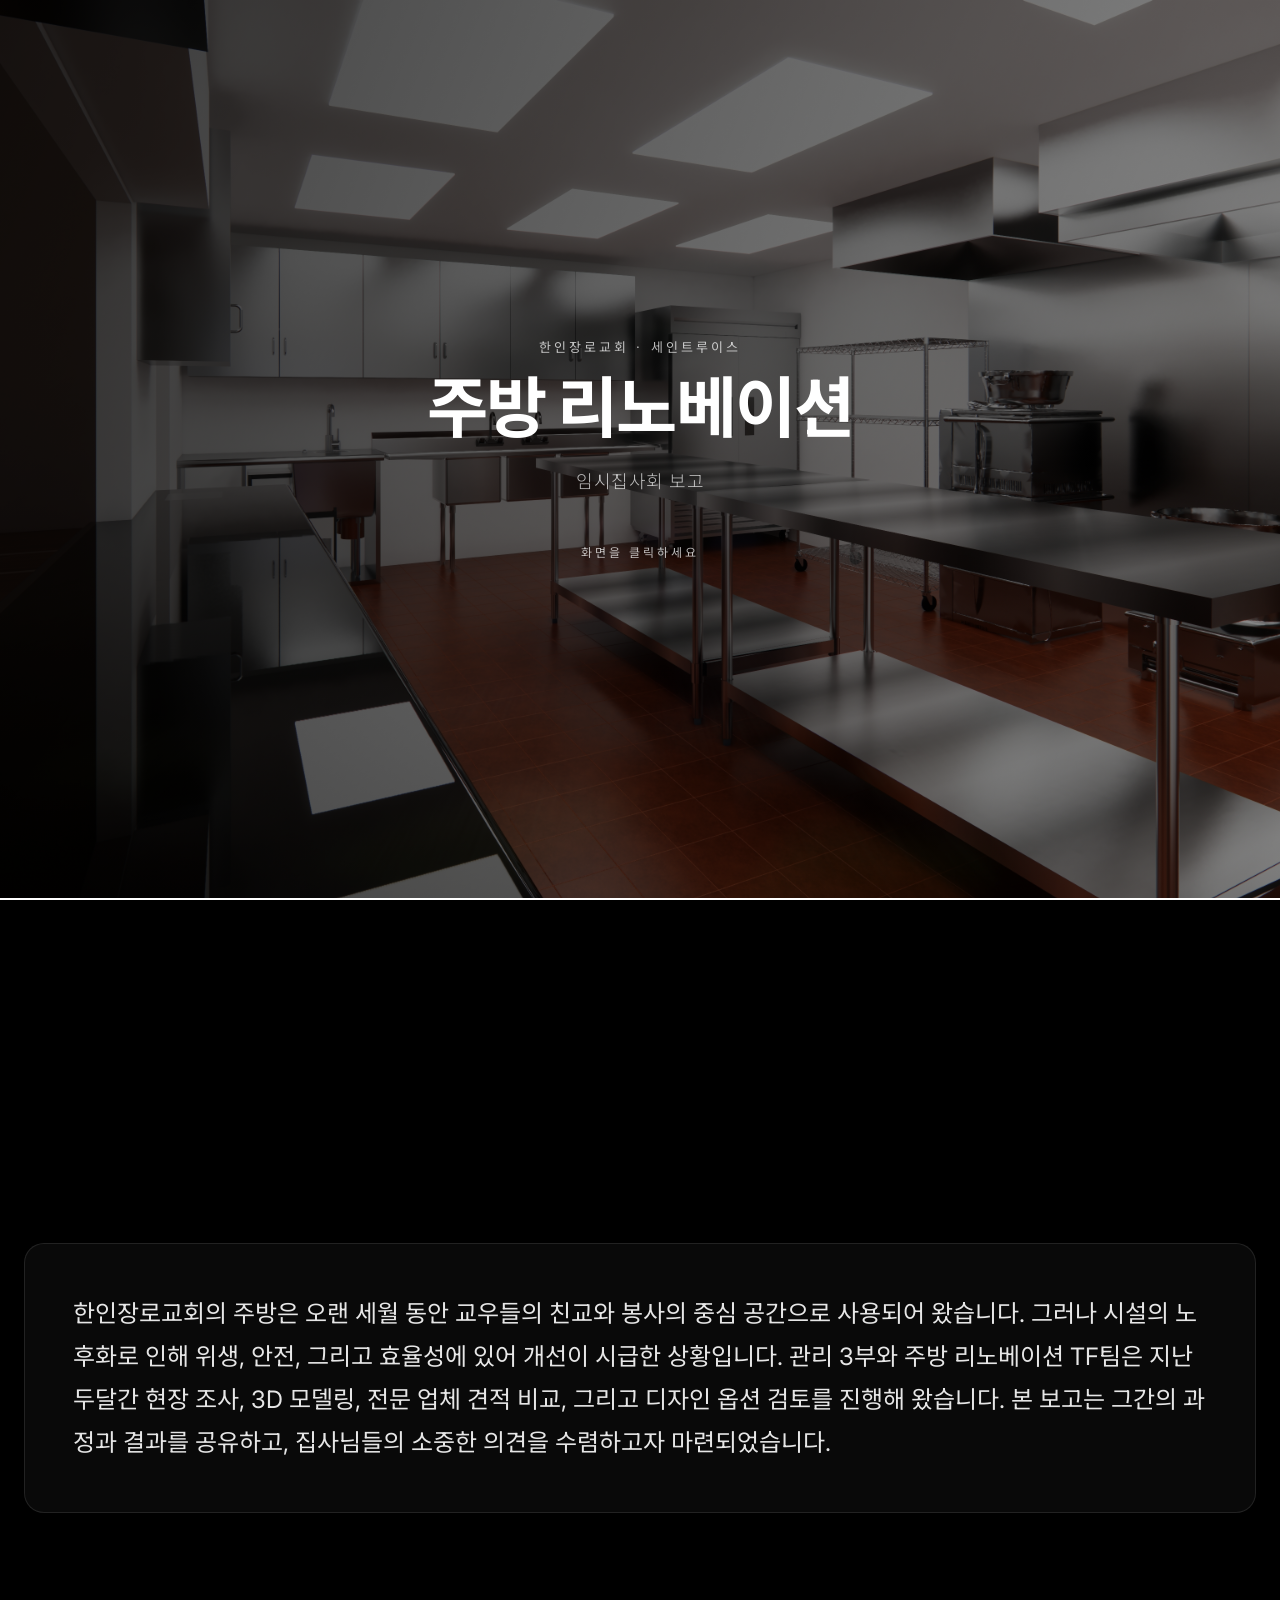
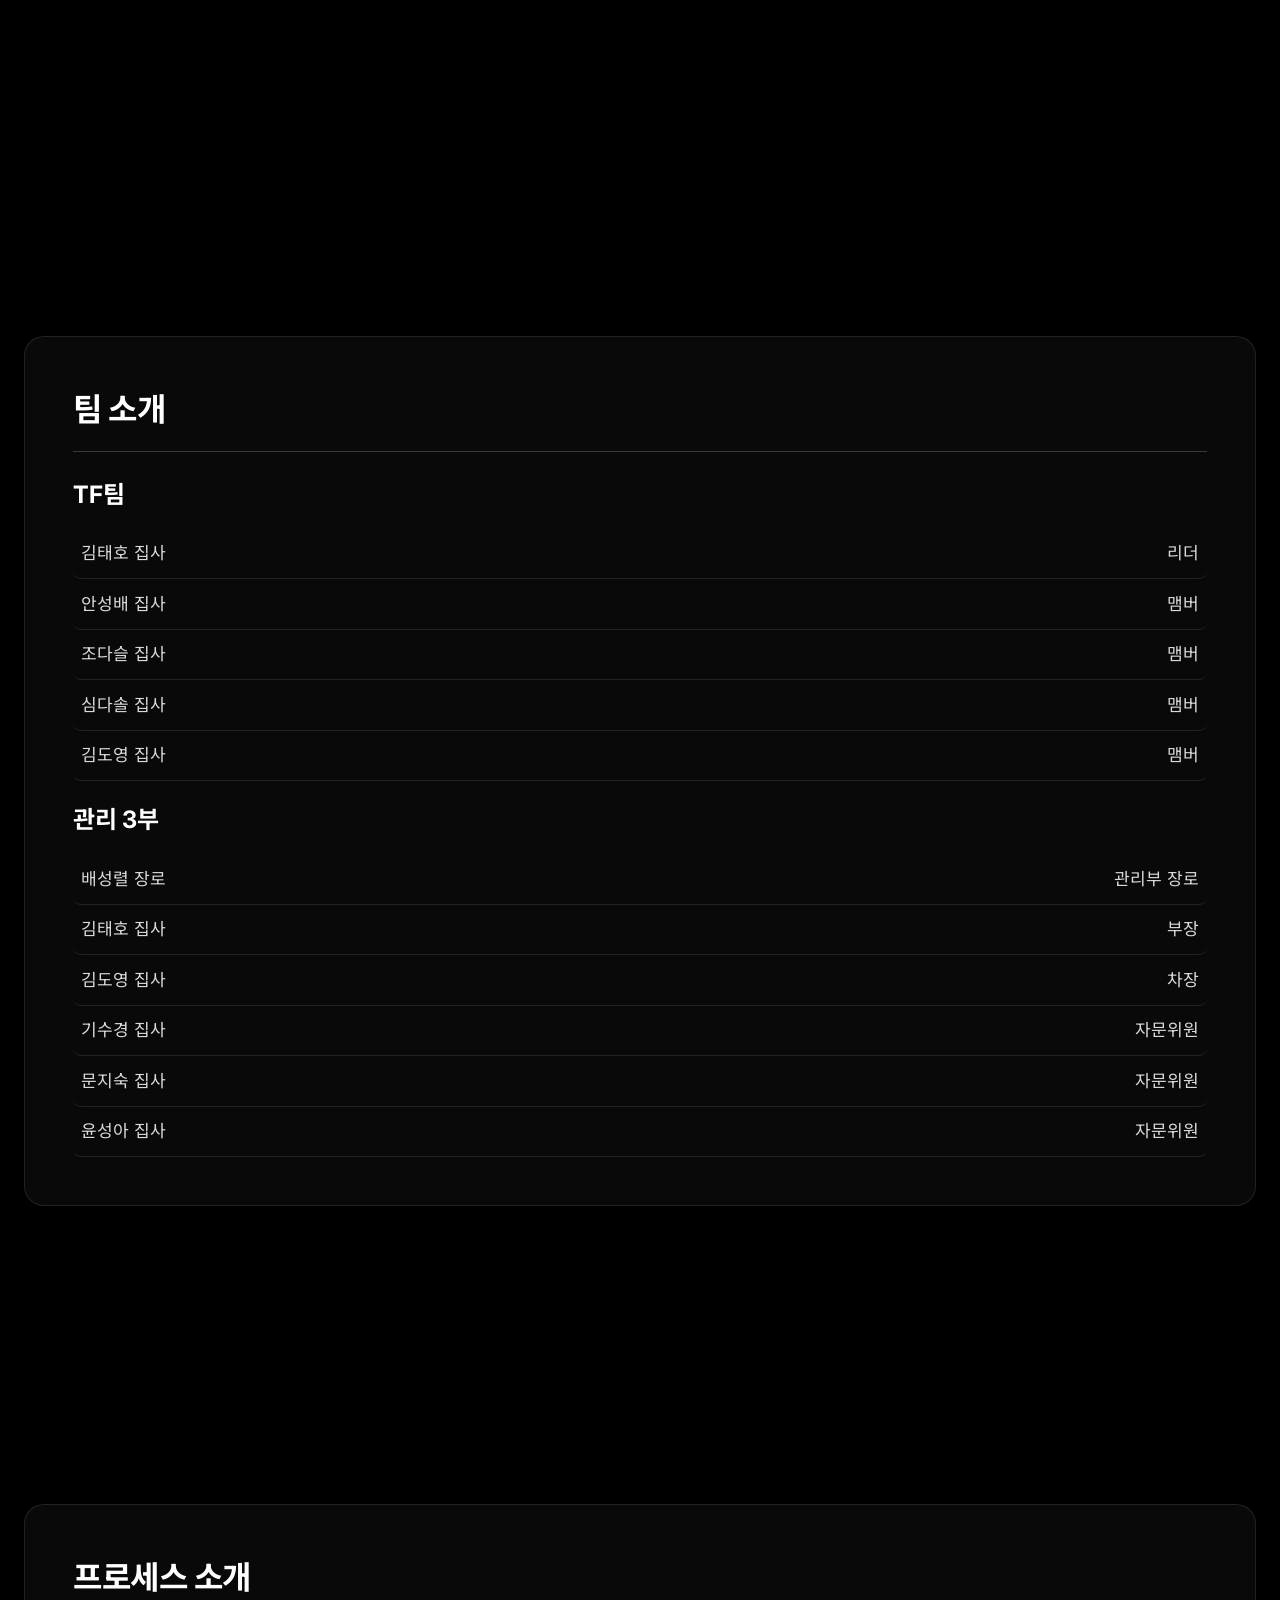
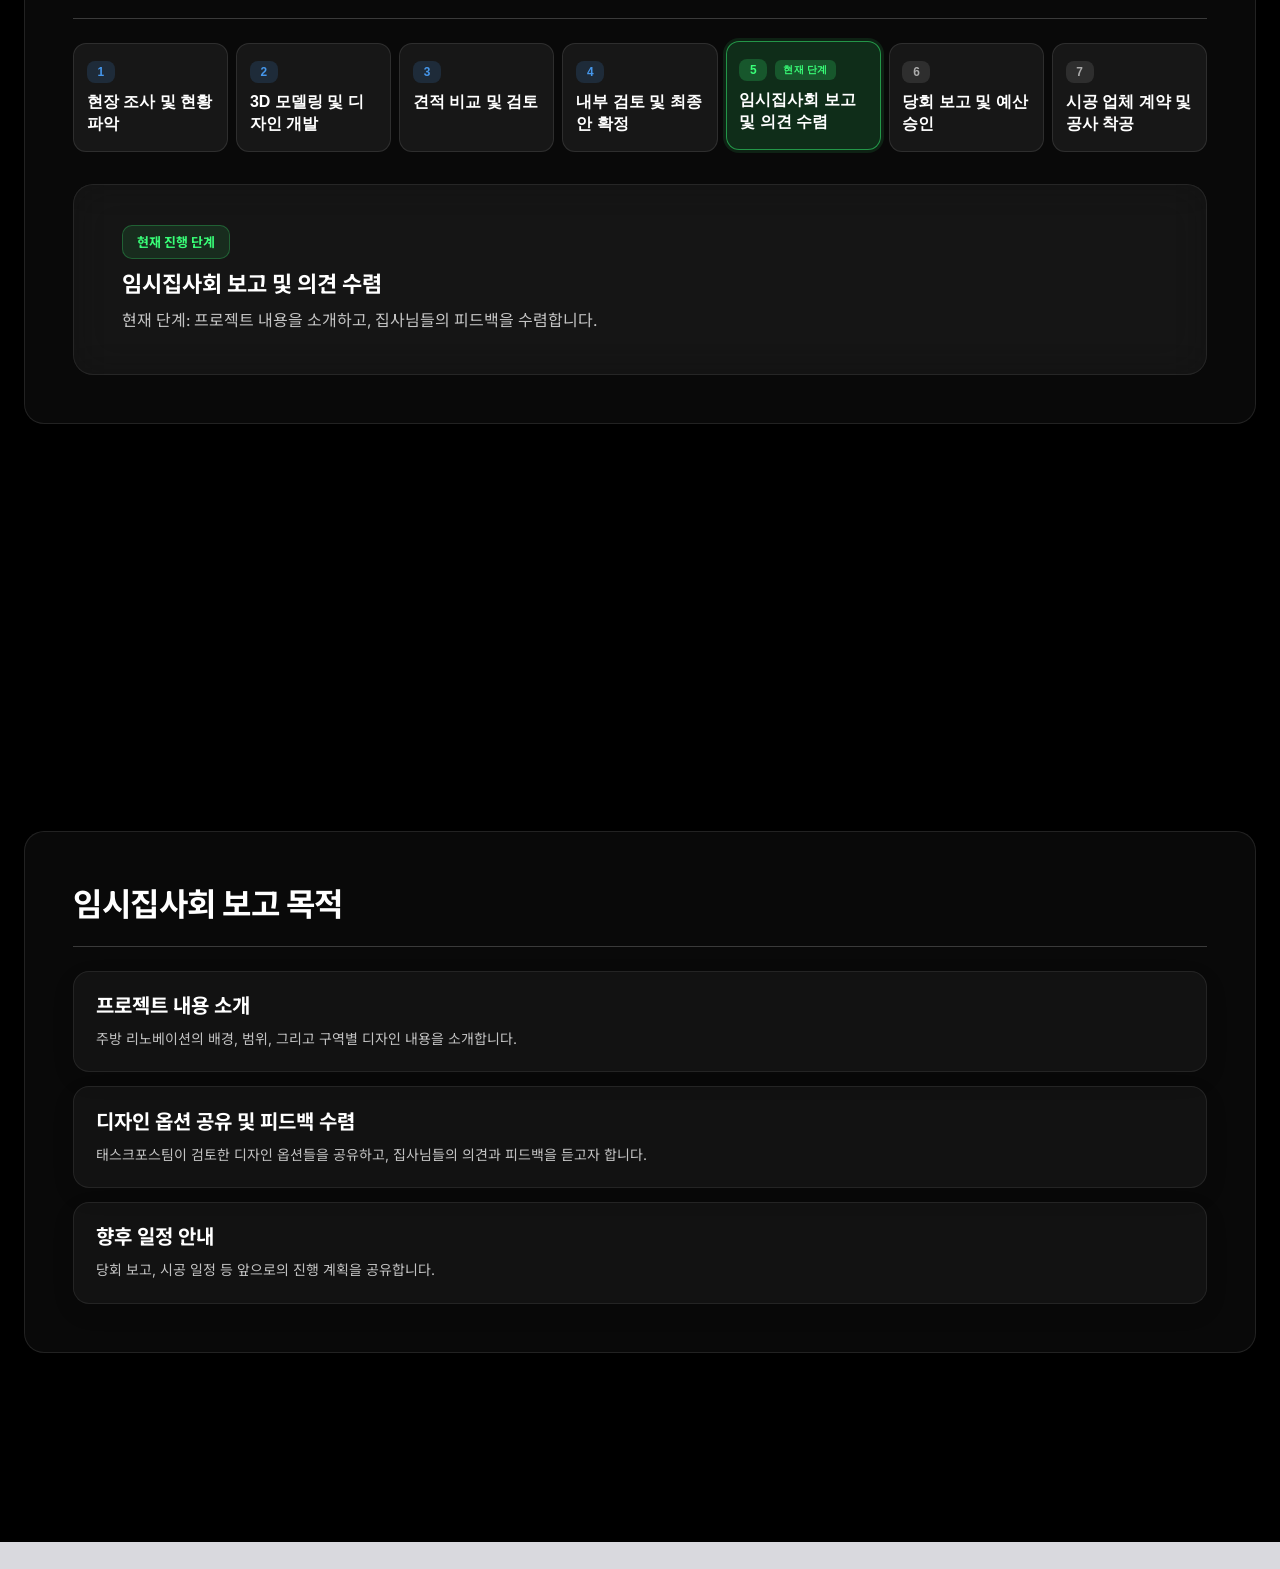
==== commit 9bedeb53: "Fix text cut-off on scroll, counter page crash, and scaling issues" ====
--- a/index.html
+++ b/index.html
@@ -3,16 +3,33 @@
 <head>
 <meta charset="UTF-8">
 <meta name="viewport" content="width=device-width, initial-scale=1.0">
+<meta name="theme-color" content="#d9d9de">
+<meta name="description" content="Korean Presbyterian Church Kitchen Renovation Cost Simulator & Presentation">
+<link rel="icon" href='data:image/svg+xml,<svg xmlns="http://www.w3.org/2000/svg" viewBox="0 0 100 100"><text y=".9em" font-size="90">🍳</text></svg>'>
 <title>KPC Kitchen Renovation — 임시집사회 보고</title>
 <link rel="preconnect" href="https://fonts.googleapis.com">
 <link rel="preconnect" href="https://fonts.gstatic.com" crossorigin>
 <link href="https://fonts.googleapis.com/css2?family=Inter:wght@300;400;500;600;700;800&display=swap" rel="stylesheet">
 <link href="https://fonts.googleapis.com/css2?family=Noto+Sans+KR:wght@300;400;500;600;700&display=swap" rel="stylesheet">
-<link rel="stylesheet" href="css/theme.css">
-<link rel="stylesheet" href="css/layout.css">
-<link rel="stylesheet" href="css/components.css">
-<link rel="stylesheet" href="css/flat-overrides.css">
-<link rel="stylesheet" href="css/briefing-board.css">
+<link rel="stylesheet" href="css/theme.css?v=2">
+<link rel="stylesheet" href="css/layout.css?v=2">
+<link rel="stylesheet" href="css/components.css?v=2">
+<link rel="stylesheet" href="css/briefing-board.css?v=2">
+<style>
+  /* Guaranteed margin to prevent header overlap, bypassing any CSS file caching */
+  body:not(.is-intro) #app-dynamic,
+  body:not(.is-intro) #app-polycam,
+  body:not(.is-intro) #app-enscape {
+    margin-top: 140px !important;
+  }
+  @media(max-width:900px) {
+    body:not(.is-intro) #app-dynamic,
+    body:not(.is-intro) #app-polycam,
+    body:not(.is-intro) #app-enscape {
+      margin-top: 110px !important;
+    }
+  }
+</style>
 </head>
 <body class="theme-flat2d">
 
@@ -28,10 +45,14 @@
 <div class="header PresentationShell"><div class="header-in">
 <div class="header-left"><h1 id="hdr-title">한인장로교회</h1>
 <p id="hdr-sub">주방 리노베이션 · 비용 시뮬레이터</p></div>
-<div class="header-tabs" id="header-tabs"></div>
+<div class="header-tabs" id="header-tabs" role="tablist" aria-label="Main Navigation"></div>
 <button class="lang-btn LanguageToggle" id="lang-btn" onclick="toggleLang()">English</button>
 </div></div>
-<div class="container PresentationShell" id="app"></div>
+<main class="container PresentationShell" id="app" role="main">
+  <div id="app-dynamic"></div>
+  <div id="app-polycam" style="display:none;"></div>
+  <div id="app-enscape" style="display:none;"></div>
+</main>
 <div id="pres-root"></div>
 <div id="print-overlay"></div>
 <div class="lb-overlay" id="lb">
--- a/css/theme.css
+++ b/css/theme.css
@@ -114,18 +114,21 @@
   position: fixed;
   inset: 0;
   z-index: 9999;
-  background: linear-gradient(125deg, rgba(0,0,0,0.85) 0%, rgba(0,0,0,0.72) 38%, rgba(0,0,0,0.55) 100%), url("Final Renderings/rendering views/view 2.jpg") center/cover no-repeat #000;
+  background: rgba(0,0,0,0.6);
+  backdrop-filter: blur(48px);
+  -webkit-backdrop-filter: blur(48px);
   display: flex;
   flex-direction: column;
   align-items: center;
   justify-content: center;
   cursor: pointer;
-  transition: opacity 0.8s var(--ease), transform 0.8s var(--ease);
+  transition: opacity 1.8s cubic-bezier(0.22, 1, 0.36, 1), backdrop-filter 1.8s cubic-bezier(0.22, 1, 0.36, 1);
 }
 
 #splash.out {
   opacity: 0;
-  transform: scale(1.02);
+  backdrop-filter: blur(0px);
+  -webkit-backdrop-filter: blur(0px);
   pointer-events: none;
 }
 
--- a/css/layout.css
+++ b/css/layout.css
@@ -1,27 +1,38 @@
 /* ===== HEADER ===== */
 .header {
-  position: sticky;
-  top: 0;
+  position: fixed;
+  top: 24px;
+  left: 50%;
+  transform: translateX(-50%);
+  width: calc(100% - 48px);
+  max-width: 1400px;
   z-index: 100;
-  background: rgba(255,255,255,0.92);
+  background: rgba(15, 15, 15, 0.75);
   backdrop-filter: blur(24px);
   -webkit-backdrop-filter: blur(24px);
-  border-bottom: 1px solid rgba(0,0,0,0.06);
-  padding: 8px 24px;
-  transition: box-shadow 0.3s;
+  border: 1px solid rgba(255, 255, 255, 0.1);
+  border-radius: 20px;
+  padding: 12px 24px;
+  transition: all 0.4s cubic-bezier(0.22, 1, 0.36, 1);
+  box-shadow: 0 12px 32px rgba(0,0,0,0.3);
+}
+
+* {
+  scroll-margin-top: 140px;
 }
 
 .header.scrolled {
-  box-shadow: 0 2px 12px rgba(0,0,0,0.06);
+  top: 16px;
+  background: rgba(15, 15, 15, 0.9);
+  box-shadow: 0 16px 48px rgba(0,0,0,0.5);
 }
 
 .header-in {
-  max-width: none;
   width: 100%;
   margin: 0;
   display: flex;
   align-items: center;
-  gap: 16px;
+  gap: 20px;
 }
 
 .header-left {
@@ -30,57 +41,71 @@
 
 .header h1 {
   font-family: var(--font);
-  font-size: 18px;
-  font-weight: 600;
+  font-size: 20px;
+  font-weight: 700;
   letter-spacing: -0.2px;
-  color: var(--black);
+  color: #fff;
 }
 
 .header p {
-  font-size: 11px;
-  color: var(--g1);
-  margin-top: 1px;
+  font-size: 12px;
+  color: rgba(255,255,255,0.7);
+  margin-top: 2px;
   letter-spacing: 0.4px;
   font-weight: 400;
 }
 
 .header-tabs {
+  position: relative;
   flex: 1;
   display: flex;
-  gap: 2px;
-  background: rgba(0,0,0,0.04);
-  border-radius: 12px;
-  padding: 3px;
+  gap: 4px;
+  background: rgba(0,0,0,0.4);
+  border-radius: 16px;
+  padding: 6px;
   min-width: 0;
 }
 
 .header-tabs .gtab {
+  position: relative;
+  z-index: 2;
   flex: 1;
   border: 0;
-  background: transparent;
-  border-radius: 10px;
-  padding: 11px 8px;
+  background: transparent !important;
+  border-radius: 12px;
+  padding: 10px 8px;
   cursor: pointer;
   font-family: var(--font);
   font-size: 13px;
   font-weight: 600;
   letter-spacing: 0.2px;
   text-transform: uppercase;
-  color: var(--g1);
+  color: rgba(255,255,255,0.6);
   transition: all 0.25s var(--ease);
-  white-space: nowrap;
-  text-align: center;
 }
 
 .header-tabs .gtab:hover {
-  color: rgba(0,0,0,0.7);
-  background: rgba(0,0,0,0.05);
+  color: #fff;
 }
 
 .header-tabs .gtab.on {
   color: #fff;
-  background: #000;
-  box-shadow: 0 1px 4px rgba(0,0,0,0.15);
+}
+
+.gtab-slider {
+  position: absolute;
+  top: 6px;
+  left: 0;
+  height: calc(100% - 12px);
+  background: rgba(255, 255, 255, 0.15);
+  backdrop-filter: blur(12px);
+  -webkit-backdrop-filter: blur(12px);
+  border: 1px solid rgba(255, 255, 255, 0.15);
+  border-radius: 12px;
+  z-index: 1;
+  pointer-events: none;
+  transition: transform 0.4s cubic-bezier(0.22, 1, 0.36, 1), width 0.4s cubic-bezier(0.22, 1, 0.36, 1);
+  box-shadow: 0 2px 12px rgba(0,0,0,0.15);
 }
 
 .lang-btn {
@@ -159,17 +184,13 @@
   width: 100%;
   margin: 0;
   padding: 24px clamp(12px, 2vw, 30px) 32px;
-  opacity: 0;
-  transform: translateY(12px);
-  transition: opacity 0.6s var(--ease) 0.1s, transform 0.6s var(--ease) 0.1s;
-}
-
-.container.show {
-  opacity: 1;
-  transform: translateY(0);
-}
-
-/* ===== DASHBOARD ===== */
+  position: relative;
+  z-index: 1;
+}
+body.is-intro .container {
+  padding-top: 24px;
+}
+
 .dash {
   display: grid;
   grid-template-columns: repeat(4, 1fr);
@@ -473,6 +494,9 @@
   .container {
     padding: 12px 10px 20px;
   }
+  body.is-intro .container {
+    padding-top: 12px;
+  }
   .bars {
     padding: 14px 12px;
     margin-bottom: 16px;
--- a/css/components.css
+++ b/css/components.css
@@ -1,87 +1,121 @@
-/* ===== INTRODUCTION ===== */
-.intro-wrap {
+/* ===== INTRODUCTION (CINEMATIC) ===== */
+body.is-intro .container,
+body.theme-flat2d.is-intro .container,
+body.is-floorplan .container,
+body.theme-flat2d.is-floorplan .container {
+  padding: 0 !important;
+  max-width: none !important;
+  margin: 0 !important;
+}
+
+/* Timeline: show all steps in one row without scroll */
+body.theme-flat2d .immersive-intro .intro-tl-steps {
+  min-width: 0 !important;
+  grid-auto-columns: 1fr !important;
+}
+body.theme-flat2d .immersive-intro .intro-tl-scroll {
+  overflow-x: visible !important;
+}
+
+.immersive-intro {
+  width: 100%;
+  margin: 0;
   display: flex;
   flex-direction: column;
-  gap: 18px;
-}
-
-.intro-hero {
+  gap: 1px;
+  background: #000;
+}
+
+.cinematic-panel {
   position: relative;
-  min-height: 62vh;
-  border: 1px solid var(--g4);
-  border-radius: var(--r);
+  min-height: 100vh;
+  display: flex;
+  flex-direction: column;
+  justify-content: center;
+  align-items: center;
+  padding: 80px 24px;
+  background-attachment: fixed;
+  background-position: center;
+  background-repeat: no-repeat;
+  background-size: cover;
   overflow: hidden;
-  background: linear-gradient(120deg, rgba(0,0,0,0.78) 0%, rgba(0,0,0,0.62) 48%, rgba(0,0,0,0.42) 100%), url("Final Renderings/rendering views/view 2.jpg") center/cover no-repeat;
-}
-
-.intro-hero-body {
+}
+
+.cine-overlay {
+  position: absolute;
+  inset: 0;
+  background: rgba(0,0,0,0.55);
+  z-index: 1;
+}
+
+.cine-content {
   position: relative;
   z-index: 2;
-  max-width: 900px;
-  min-height: 62vh;
-  display: flex;
-  flex-direction: column;
-  padding: clamp(26px, 4vw, 58px);
-  color: var(--white);
+  width: 100%;
+  max-width: 1400px;
+  color: #fff;
+}
+
+.cine-hero {
+  text-align: center;
 }
 
 .intro-kicker {
-  font-size: 17px;
-  letter-spacing: 0.9px;
+  font-size: 14px;
+  letter-spacing: 2px;
   text-transform: uppercase;
-  color: rgba(255,255,255,0.78);
+  color: rgba(255,255,255,0.7);
   font-weight: 700;
-}
-/* This element is on dark photo overlay, keep white text */
+  margin-bottom: 16px;
+  text-shadow: 0 2px 12px rgba(0,0,0,0.8);
+}
 
 .intro-title {
-  font-size: clamp(30px, 4.2vw, 58px);
-  line-height: 1.06;
-  letter-spacing: -0.8px;
-  margin-top: 12px;
+  font-size: clamp(36px, 5vw, 64px);
+  line-height: 1.35;
+  letter-spacing: -1px;
+  margin-bottom: 24px;
+  font-weight: 800;
+  text-shadow: 0 4px 24px rgba(0,0,0,0.8);
+  word-break: keep-all;
+}
+
+.intro-meta {
+  font-size: 18px;
+  color: rgba(255,255,255,0.85);
+  line-height: 1.6;
+  text-shadow: 0 2px 12px rgba(0,0,0,0.8);
+}
+
+.cine-card {
+  background: rgba(15, 15, 15, 0.65);
+  backdrop-filter: blur(20px);
+  -webkit-backdrop-filter: blur(20px);
+  border: 1px solid rgba(255,255,255,0.1);
+  border-radius: 20px;
+  padding: 48px;
+  box-shadow: 0 24px 48px rgba(0,0,0,0.5);
+}
+
+.cine-card h3 {
+  font-size: 32px;
+  letter-spacing: -0.5px;
+  margin-bottom: 24px;
   font-weight: 700;
-}
-
-.intro-title-nowrap {
-  white-space: nowrap;
-  display: inline-block;
-}
-
-.intro-meta {
-  margin-top: auto;
+  color: #fff;
+  border-bottom: 1px solid rgba(255,255,255,0.2);
+  padding-bottom: 16px;
+}
+
+.intro-body {
+  font-size: clamp(22px, 1.6vw, 28px);
   color: rgba(255,255,255,0.9);
-  font-size: 21px;
-  line-height: 1.5;
-  padding-top: 18px;
-}
-/* This element is on dark photo overlay, keep white text */
-
-.intro-card {
-  background: var(--white);
-  border: 1px solid var(--g4);
-  border-radius: var(--r);
-  padding: 42px;
-}
-
-.intro-card h3 {
-  font-size: 58px;
-  letter-spacing: -0.8px;
-  margin-bottom: 20px;
-  line-height: 1.05;
-}
-
-.intro-body {
-  font-size: 34px;
-  color: var(--g2);
-  line-height: 1.6;
-  white-space: pre-line;
+  line-height: 1.8;
 }
 
 .intro-body-intro {
-  font-size: clamp(34px, 2.7vw, 54px);
-  line-height: 1.45;
-  white-space: normal;
-  color: var(--black);
+  font-size: clamp(24px, 1.8vw, 32px);
+  line-height: 1.8;
 }
 
 .intro-team-grid {
@@ -91,35 +125,168 @@
 }
 
 .intro-team-col {
-  border: 1px solid var(--g4);
-  border-radius: 14px;
-  padding: 24px;
-  background: var(--surface-soft);
+  padding: 0;
 }
 
 .intro-team-col h4 {
-  font-size: 34px;
+  font-size: 22px;
   font-weight: 700;
-  margin-bottom: 12px;
-  line-height: 1.2;
+  margin-bottom: 16px;
+  color: #fff;
 }
 
 .intro-team-row {
   display: flex;
   justify-content: space-between;
-  gap: 18px;
   padding: 12px 0;
-  border-bottom: 1px dashed var(--g4);
-  font-size: 30px;
-  line-height: 1.3;
-}
-
+  border-bottom: 1px solid rgba(255,255,255,0.1);
+  font-size: 18px;
+  color: rgba(255,255,255,0.85);
+}
 .intro-team-row:last-child {
   border-bottom: none;
 }
 
-.intro-team-row span:last-child {
-  color: var(--g2);
+.intro-timeline, .intro-purpose-list {
+  color: rgba(255,255,255,0.9);
+  font-size: 18px;
+  line-height: 1.6;
+}
+
+.scroll-reveal {
+  opacity: 0;
+  transform: translateY(40px);
+  transition: opacity 1s cubic-bezier(0.22, 1, 0.36, 1), transform 1s cubic-bezier(0.22, 1, 0.36, 1);
+}
+.scroll-reveal.visible {
+  opacity: 1;
+  transform: translateY(0);
+}
+
+@media (max-width: 768px) {
+  .cine-card { padding: 40px 32px !important; }
+  .intro-title { font-size: 32px; }
+  .cine-card h3 { font-size: 24px; }
+  .intro-body { font-size: 16px; }
+  .intro-team-row { font-size: 15px; }
+}
+
+@media (max-width: 480px) {
+  .cine-card { padding: 32px 24px !important; }
+}
+
+/* === CINEMATIC OVERRIDES: neutralize briefing-board.css dark-text rules === */
+.immersive-intro .intro-team-row span:last-child,
+.immersive-intro .intro-team-row span {
+  color: rgba(255,255,255,0.85) !important;
+}
+
+body.theme-flat2d .immersive-intro .intro-team-col {
+  background: transparent !important;
+  padding: 0 !important;
+}
+
+body.theme-flat2d .immersive-intro .intro-team-col h4 {
+  color: #fff !important;
+}
+
+body.theme-flat2d .immersive-intro .intro-team-row {
+  color: rgba(255,255,255,0.85) !important;
+  border-bottom-color: rgba(255,255,255,0.1) !important;
+  background: transparent !important;
+}
+
+body.theme-flat2d .immersive-intro .intro-team-row:hover {
+  background: rgba(255,255,255,0.05) !important;
+}
+
+body.theme-flat2d .immersive-intro .intro-team-col:hover,
+body.theme-flat2d .immersive-intro .intro-purpose-item:hover {
+  transform: none !important;
+  box-shadow: none !important;
+  background: transparent !important;
+}
+
+body.theme-flat2d .immersive-intro .intro-team-col:hover h4 {
+  color: #fff !important;
+}
+
+body.theme-flat2d .immersive-intro .intro-purpose-list {
+  grid-template-columns: 1fr !important;
+}
+
+body.theme-flat2d .immersive-intro .intro-purpose-item {
+  background: transparent !important;
+  padding: 0 !important;
+  color: rgba(255,255,255,0.9) !important;
+}
+
+body.theme-flat2d .immersive-intro .intro-purpose-item h4 {
+  color: #fff !important;
+}
+
+body.theme-flat2d .immersive-intro .intro-purpose-item p {
+  color: rgba(255,255,255,0.8) !important;
+}
+
+body.theme-flat2d .immersive-intro .intro-tl-step,
+body.theme-flat2d .immersive-intro .intro-tl-step.done,
+body.theme-flat2d .immersive-intro .intro-tl-step.current {
+  background: rgba(255,255,255,0.1) !important;
+  color: rgba(255,255,255,0.9) !important;
+  box-shadow: 0 4px 16px rgba(0,0,0,0.2) !important;
+  border: 1px solid rgba(255,255,255,0.1) !important;
+}
+
+body.theme-flat2d .immersive-intro .intro-tl-step:hover {
+  background: rgba(255,255,255,0.18) !important;
+}
+
+body.theme-flat2d .immersive-intro .intro-tl-step.current {
+  background: rgba(255,255,255,0.2) !important;
+  box-shadow: inset 0 0 0 2px rgba(255,255,255,0.4) !important;
+}
+
+body.theme-flat2d .immersive-intro .intro-tl-index {
+  background: rgba(255,255,255,0.15) !important;
+  color: rgba(255,255,255,0.8) !important;
+}
+
+body.theme-flat2d .immersive-intro .intro-tl-now {
+  background: rgba(255,255,255,0.2) !important;
+  color: #fff !important;
+}
+
+body.theme-flat2d .immersive-intro .intro-tl-title {
+  color: #fff !important;
+}
+
+body.theme-flat2d .immersive-intro .intro-tl-steps::before {
+  background: linear-gradient(90deg, rgba(255,255,255,0.4) 0%, rgba(255,255,255,0.1) 100%) !important;
+}
+
+body.theme-flat2d .immersive-intro .intro-tl-detail {
+  background: rgba(15,15,15,0.6) !important;
+  backdrop-filter: blur(16px) !important;
+  -webkit-backdrop-filter: blur(16px) !important;
+  border: 1px solid rgba(255,255,255,0.1) !important;
+  box-shadow: none !important;
+  color: rgba(255,255,255,0.9) !important;
+}
+
+body.theme-flat2d .immersive-intro .intro-tl-detail h4,
+body.theme-flat2d .immersive-intro .intro-tl-detail p {
+  color: rgba(255,255,255,0.9) !important;
+}
+
+body.theme-flat2d .immersive-intro .intro-tl-detail-chip {
+  color: #fff !important;
+  background: rgba(255,255,255,0.15) !important;
+  border-color: rgba(255,255,255,0.2) !important;
+}
+
+body.theme-flat2d .immersive-intro .intro-tl-scroll::-webkit-scrollbar-thumb {
+  background: rgba(255,255,255,0.2) !important;
 }
 
 .intro-process {
@@ -130,10 +297,10 @@
 
 .intro-process li {
   list-style: none;
-  background: var(--bg);
-  border: 1px solid var(--g4);
-  border-radius: 12px;
-  padding: 20px 22px;
+  background: var(--surface-soft);
+  border: none;
+  border-radius: 8px;
+  padding: 32px;
 }
 
 .intro-process-title {
@@ -1057,10 +1224,11 @@
   margin-top: auto;
   padding-top: 8px;
   border-top: 1px dashed var(--g4);
-  font-size: 30px;
+  font-family: var(--font);
+  font-size: 26px;
   line-height: 1;
   font-weight: 700;
-  letter-spacing: -0.8px;
+  letter-spacing: -0.5px;
 }
 
 .est-range small {
@@ -2488,6 +2656,8 @@
   border-radius: var(--rs);
   overflow: hidden;
   background: #111;
+  width: 88%;
+  margin: 0 auto;
 }
 
 .floor-static img {
--- a/css/briefing-board.css
+++ b/css/briefing-board.css
@@ -152,6 +152,9 @@
   --active-option-ink: #03220f;
   --selected-accent: var(--board-neon-green);
 }
+body.theme-flat2d.is-intro .container {
+  padding-top: 30px;
+}
 
 body.theme-flat2d .container[data-active-option="a"] {
   --active-option-accent: var(--board-neon-green);
@@ -305,15 +308,6 @@
   margin-bottom: 18px;
 }
 
-body.theme-flat2d .intro-body {
-  font-size: clamp(18px, 1.35vw, 26px);
-  color: var(--board-muted);
-}
-
-body.theme-flat2d .intro-body-intro {
-  color: var(--board-text);
-  font-size: clamp(24px, 1.95vw, 36px);
-}
 
 body.theme-flat2d .intro-team-grid {
   grid-template-columns: 1fr 1fr;
@@ -333,6 +327,7 @@
 body.theme-flat2d .intro-team-row {
   font-size: clamp(18px, 1.12vw, 24px);
   border-bottom: 1px solid rgba(0, 0, 0, 0.08);
+  transition: background var(--board-ease), color var(--board-ease);
 }
 
 body.theme-flat2d .intro-process {
@@ -374,12 +369,190 @@
   background: linear-gradient(180deg, #ffffff 0%, #f4fff7 100%);
 }
 
+body.theme-flat2d .intro-card:hover h3,
+body.theme-flat2d .intro-team-col:hover h4 {
+  color: #06240f;
+}
+
+body.theme-flat2d .intro-team-row:hover {
+  background: rgba(57, 255, 120, 0.08);
+}
+
 body.theme-flat2d .intro-purpose-item h4 {
   font-size: clamp(20px, 1.2vw, 28px);
 }
 
 body.theme-flat2d .intro-purpose-item p {
   font-size: clamp(14px, 0.88vw, 18px);
+  color: var(--board-muted);
+}
+
+/* Intro timeline (replaces process card grid) */
+body.theme-flat2d .intro-timeline {
+  display: grid;
+  gap: 16px;
+}
+
+body.theme-flat2d .intro-tl-scroll {
+  overflow-x: auto;
+  padding-bottom: 4px;
+}
+
+body.theme-flat2d .intro-tl-scroll::-webkit-scrollbar {
+  height: 8px;
+}
+
+body.theme-flat2d .intro-tl-scroll::-webkit-scrollbar-thumb {
+  background: rgba(0, 0, 0, 0.15);
+  border-radius: 999px;
+}
+
+body.theme-flat2d .intro-tl-steps {
+  position: relative;
+  display: grid;
+  grid-auto-flow: column;
+  grid-auto-columns: minmax(220px, 1fr);
+  gap: 12px;
+  min-width: max-content;
+  padding: 10px 6px 12px;
+}
+
+body.theme-flat2d .intro-tl-steps::before {
+  content: "";
+  position: absolute;
+  left: 18px;
+  right: 18px;
+  top: 50%;
+  height: 3px;
+  border-radius: 999px;
+  background: linear-gradient(90deg, rgba(57, 255, 120, 0.6) 0%, rgba(57, 255, 120, 0.2) 36%, rgba(0, 0, 0, 0.12) 100%);
+  transform: translateY(-50%);
+  pointer-events: none;
+}
+
+body.theme-flat2d .intro-tl-step {
+  position: relative;
+  z-index: 1;
+  border: none;
+  border-radius: 18px;
+  background: var(--board-white);
+  color: var(--board-text);
+  text-align: left;
+  box-shadow: var(--board-shadow);
+  padding: 14px 14px 12px;
+  min-height: 106px;
+  display: flex;
+  flex-direction: column;
+  gap: 8px;
+  cursor: pointer;
+  transition: transform var(--board-ease), box-shadow var(--board-ease), background var(--board-ease), color var(--board-ease);
+}
+
+body.theme-flat2d .intro-tl-step:hover {
+  transform: translateY(-2px);
+  box-shadow: 0 12px 24px rgba(0, 0, 0, 0.14);
+}
+
+body.theme-flat2d .intro-tl-step .intro-tl-top {
+  display: flex;
+  align-items: center;
+  justify-content: space-between;
+  gap: 8px;
+}
+
+body.theme-flat2d .intro-tl-index {
+  font-size: 12px;
+  font-weight: 800;
+  border-radius: 999px;
+  background: rgba(0, 0, 0, 0.08);
+  color: rgba(0, 0, 0, 0.65);
+  padding: 4px 8px;
+  min-width: 28px;
+  text-align: center;
+}
+
+body.theme-flat2d .intro-tl-now {
+  font-size: 11px;
+  font-weight: 800;
+  border-radius: 999px;
+  padding: 4px 10px;
+  background: rgba(57, 255, 120, 0.2);
+  color: #08361a;
+}
+
+body.theme-flat2d .intro-tl-title {
+  font-size: clamp(15px, 0.9vw, 18px);
+  line-height: 1.33;
+  font-weight: 700;
+}
+
+body.theme-flat2d .intro-tl-step.done {
+  background: #f5f6f7;
+}
+
+body.theme-flat2d .intro-tl-step.done .intro-tl-index {
+  background: rgba(74, 163, 255, 0.2);
+  color: #154f82;
+}
+
+body.theme-flat2d .intro-tl-step.current {
+  background: #000;
+  color: var(--board-neon-green);
+  box-shadow: inset 0 0 0 2px var(--board-neon-green), 0 14px 30px rgba(0, 0, 0, 0.18);
+}
+
+body.theme-flat2d .intro-tl-step.current .intro-tl-index {
+  background: rgba(57, 255, 120, 0.2);
+  color: var(--board-neon-green);
+}
+
+body.theme-flat2d .intro-tl-step.current .intro-tl-now {
+  background: var(--board-neon-green);
+  color: #06230f;
+}
+
+body.theme-flat2d .intro-tl-step.active {
+  box-shadow: inset 0 0 0 3px var(--board-neon-green), 0 0 0 7px rgba(57, 255, 120, 0.2), 0 14px 30px rgba(0, 0, 0, 0.16);
+  animation: neonPulseSoft 650ms var(--board-ease) 1;
+}
+
+body.theme-flat2d .intro-tl-step.active.current {
+  animation: neonPulse 700ms var(--board-ease) 1;
+}
+
+body.theme-flat2d .intro-tl-detail {
+  border-radius: 20px;
+  background: linear-gradient(180deg, #ffffff 0%, #f5fff8 100%);
+  box-shadow: var(--board-shadow);
+  padding: 18px 20px;
+  border: none;
+}
+
+body.theme-flat2d .intro-tl-detail-head {
+  display: flex;
+  align-items: center;
+  justify-content: flex-start;
+  margin-bottom: 8px;
+}
+
+body.theme-flat2d .intro-tl-detail-chip {
+  border-radius: 999px;
+  background: rgba(57, 255, 120, 0.2);
+  color: #0a391b;
+  font-size: 12px;
+  font-weight: 800;
+  padding: 6px 10px;
+}
+
+body.theme-flat2d .intro-tl-detail h4 {
+  font-size: clamp(20px, 1.25vw, 28px);
+  line-height: 1.25;
+  margin-bottom: 8px;
+}
+
+body.theme-flat2d .intro-tl-detail p {
+  font-size: clamp(14px, 0.9vw, 18px);
+  line-height: 1.65;
   color: var(--board-muted);
 }
 
@@ -490,6 +663,10 @@
   opacity: 1;
 }
 
+body.theme-flat2d .ds-jump-card:hover::before {
+  opacity: 0.8;
+}
+
 body.theme-flat2d .ds-jump-card img {
   filter: grayscale(1) contrast(1.02) brightness(0.88);
 }
@@ -497,6 +674,10 @@
 body.theme-flat2d .ds-jump-card:hover img,
 body.theme-flat2d .ds-jump-card.on img {
   filter: none;
+}
+
+body.theme-flat2d .ds-jump-card:hover .ds-jump-text h5 {
+  color: var(--board-neon-green);
 }
 
 body.theme-flat2d .ds-jump-text h5 {
@@ -818,9 +999,10 @@
 
 body.theme-flat2d .est-range {
   border-top: 1px solid rgba(0, 0, 0, 0.14);
-  font-size: clamp(32px, 2.1vw, 46px);
+  font-family: var(--font);
+  font-size: 26px;
   line-height: 1;
-  letter-spacing: -0.03em;
+  letter-spacing: -0.5px;
 }
 
 body.theme-flat2d .est-range small {
@@ -1433,6 +1615,10 @@
     grid-template-columns: 1fr 1fr;
   }
 
+  body.theme-flat2d .intro-tl-steps {
+    grid-auto-columns: minmax(200px, 1fr);
+  }
+
   body.theme-flat2d .dash {
     grid-template-columns: repeat(2, minmax(220px, 1fr));
   }
@@ -1477,6 +1663,27 @@
 
   body.theme-flat2d .intro-meta {
     font-size: clamp(17px, 4.1vw, 24px);
+  }
+
+  body.theme-flat2d .intro-tl-step {
+    min-height: 98px;
+    padding: 12px 12px 11px;
+  }
+
+  body.theme-flat2d .intro-tl-title {
+    font-size: 14px;
+  }
+
+  body.theme-flat2d .intro-tl-detail {
+    padding: 14px;
+  }
+
+  body.theme-flat2d .intro-tl-detail h4 {
+    font-size: 18px;
+  }
+
+  body.theme-flat2d .intro-tl-detail p {
+    font-size: 14px;
   }
 
   body.theme-flat2d .design-head,
@@ -1563,3 +1770,748 @@
     grid-template-columns: 1fr;
   }
 }
+
+/* ===== MERGED FROM FLAT-OVERRIDES.CSS ===== */
+body.theme-flat2d {
+  background: #d9d9de;
+  color: #0a0a0a;
+}
+
+body.theme-flat2d .container {
+  max-width: 1440px;
+  margin: 0 auto;
+  padding: 32px 40px;
+}
+
+@media (max-width: 900px) {
+  body.theme-flat2d .container {
+    padding: 20px;
+  }
+}
+
+/* Core surfaces */
+body.theme-flat2d .intro-card,
+body.theme-flat2d .design-wrap,
+body.theme-flat2d .scan-wrap,
+body.theme-flat2d .floor-wrap,
+body.theme-flat2d .mwrap,
+body.theme-flat2d .est-summary,
+body.theme-flat2d .est-scope,
+body.theme-flat2d .ocard,
+body.theme-flat2d .vote-card,
+body.theme-flat2d .vote-summary-box,
+body.theme-flat2d .sel-row,
+body.theme-flat2d .sel-empty {
+  border: none;
+  border-radius: 32px;
+  background: #ffffff;
+  box-shadow: 0 8px 24px rgba(0,0,0,0.08);
+}
+
+body.theme-flat2d .header {
+  background: rgba(217, 217, 222, 0.95);
+  border-bottom: none;
+}
+
+body.theme-flat2d .header-tabs {
+  background: rgba(0, 0, 0, 0.08);
+  border-radius: 999px;
+  padding: 4px;
+}
+
+body.theme-flat2d .header-tabs .gtab {
+  border-radius: 999px;
+}
+
+body.theme-flat2d .header-tabs .gtab.on {
+  background: #000;
+  color: rgba(255,255,255,0.94);
+  box-shadow: none;
+}
+
+body.theme-flat2d .lang-btn {
+  border-radius: 999px;
+  border: none;
+  background: #fff;
+  box-shadow: 0 4px 12px rgba(0,0,0,0.08);
+}
+
+/* Pill buttons / chips */
+body.theme-flat2d .scan-btn,
+body.theme-flat2d .est-btn,
+body.theme-flat2d .print-btn,
+body.theme-flat2d .est-preset-btn,
+body.theme-flat2d .po,
+body.theme-flat2d .ds-color-btn {
+  border-radius: 999px;
+}
+
+/* ===== Estimates: high contrast clean module ===== */
+body.theme-flat2d .est-summary {
+  padding: 28px;
+}
+
+body.theme-flat2d .est-sub {
+  color: rgba(0,0,0,0.62);
+}
+
+body.theme-flat2d .est-hint {
+  color: rgba(0,0,0,0.5);
+}
+
+/* Top option cards */
+body.theme-flat2d .est-grid {
+  gap: 20px;
+}
+
+body.theme-flat2d .est-card {
+  border: none;
+  border-radius: 28px;
+  background: #fff;
+  box-shadow: 0 8px 22px rgba(0,0,0,0.08);
+  padding: 20px;
+}
+
+body.theme-flat2d .est-card.option-1 {
+  box-shadow: inset 0 4px 0 #4aa3ff, 0 8px 22px rgba(0,0,0,0.08);
+  border-left: none;
+}
+
+body.theme-flat2d .est-card.option-2 {
+  box-shadow: inset 0 4px 0 #ffb000, 0 8px 22px rgba(0,0,0,0.08);
+  border-left: none;
+}
+
+body.theme-flat2d .est-card.option-3 {
+  box-shadow: inset 0 4px 0 #ff4d4f, 0 8px 22px rgba(0,0,0,0.08);
+  border-left: none;
+}
+
+body.theme-flat2d .est-card.on {
+  background: #000;
+  color: rgba(255,255,255,0.94);
+  border: none;
+}
+
+body.theme-flat2d .est-card.on p,
+body.theme-flat2d .est-card.on .est-list,
+body.theme-flat2d .est-card.on .est-range small {
+  color: rgba(255,255,255,0.74);
+}
+
+body.theme-flat2d .est-card .est-range {
+  border-top: 1px solid rgba(0,0,0,0.1);
+}
+
+body.theme-flat2d .est-card.on .est-range {
+  border-top-color: rgba(255,255,255,0.2);
+}
+
+body.theme-flat2d .est-preset-btn {
+  border: none;
+  background: #111;
+  color: #fff;
+  text-transform: none;
+  letter-spacing: 0;
+  font-size: 13px;
+  padding: 10px 14px;
+}
+
+body.theme-flat2d .est-preset-btn.on {
+  background: #fff;
+  color: #000;
+}
+
+body.theme-flat2d .est-actions {
+  gap: 12px;
+}
+
+body.theme-flat2d .est-btn {
+  border: none;
+  background: #000;
+  color: #fff;
+  text-transform: none;
+  letter-spacing: 0;
+  font-size: 14px;
+  padding: 11px 18px;
+  box-shadow: 0 6px 16px rgba(0,0,0,0.16);
+}
+
+body.theme-flat2d .est-btn.ghost {
+  background: #fff;
+  color: #000;
+}
+
+/* Scope map */
+body.theme-flat2d .est-scope {
+  padding: 24px;
+}
+
+body.theme-flat2d .est-scope-cat {
+  border: none;
+  border-radius: 22px;
+  box-shadow: inset 0 0 0 1px rgba(0,0,0,0.08);
+}
+
+body.theme-flat2d .est-scope-cap {
+  background: #fff;
+}
+
+body.theme-flat2d .est-scope-matrix {
+  border: none;
+  border-radius: 20px;
+  box-shadow: inset 0 0 0 1px rgba(0,0,0,0.08);
+  background: #fff;
+}
+
+body.theme-flat2d .est-scope-matrix th {
+  background: #f1f1f4;
+  color: rgba(0,0,0,0.56);
+}
+
+body.theme-flat2d .est-scope-matrix .focus-col {
+  background: rgba(74,163,255,0.08);
+}
+
+body.theme-flat2d .est-scope-dot {
+  border: none;
+  border-radius: 999px;
+  font-size: 10px;
+}
+
+body.theme-flat2d .est-scope-dot.in {
+  background: rgba(61,235,114,0.18);
+  color: #178b44;
+}
+
+body.theme-flat2d .est-scope-dot.adj {
+  background: rgba(255,176,0,0.2);
+  color: #8d5a00;
+}
+
+body.theme-flat2d .est-scope-dot.phase {
+  background: rgba(74,163,255,0.2);
+  color: #155a99;
+}
+
+body.theme-flat2d .est-scope-dot.out {
+  background: rgba(0,0,0,0.08);
+  color: rgba(0,0,0,0.5);
+}
+
+/* Detailed estimate dashboard cards */
+body.theme-flat2d .dash {
+  position: static;
+  top: auto;
+  background: transparent;
+  backdrop-filter: none;
+  padding: 0;
+  gap: 16px;
+  margin-bottom: 18px;
+}
+
+body.theme-flat2d .dc,
+body.theme-flat2d .dc.green,
+body.theme-flat2d .dc.blue,
+body.theme-flat2d .dc.orange,
+body.theme-flat2d .dc.red {
+  background: #fff;
+  border: none;
+  border-left: none;
+  border-radius: 28px;
+  box-shadow: 0 8px 22px rgba(0,0,0,0.08);
+  padding: 20px 18px;
+}
+
+body.theme-flat2d .dc.on,
+body.theme-flat2d .dc.green.on,
+body.theme-flat2d .dc.blue.on,
+body.theme-flat2d .dc.orange.on,
+body.theme-flat2d .dc.red.on {
+  background: #000;
+  color: rgba(255,255,255,0.94);
+  box-shadow: 0 10px 24px rgba(0,0,0,0.2);
+  border: none;
+}
+
+body.theme-flat2d .dc .dk { color: rgba(0,0,0,0.56); }
+body.theme-flat2d .dc .dn { color: #111; }
+body.theme-flat2d .dc .dp { color: #111; font-size: 30px; }
+body.theme-flat2d .dc .chip { background: rgba(0,0,0,0.06); color: rgba(0,0,0,0.62); border-radius: 999px; }
+
+body.theme-flat2d .dc.on .dk,
+body.theme-flat2d .dc.on .dn,
+body.theme-flat2d .dc.on .dp,
+body.theme-flat2d .dc.on .dp-label,
+body.theme-flat2d .dc.on .chip {
+  color: rgba(255,255,255,0.9);
+}
+
+body.theme-flat2d .dc.on .chip {
+  background: rgba(255,255,255,0.14);
+}
+
+body.theme-flat2d .dot.blue { background: #4aa3ff; }
+body.theme-flat2d .dot.green { background: #3deb72; }
+body.theme-flat2d .dot.orange { background: #ffb000; }
+body.theme-flat2d .dot.red, body.theme-flat2d .dot.purple { background: #ff4d4f; }
+
+/* comparison bars cleanup */
+body.theme-flat2d .bars {
+  border: none;
+  border-radius: 28px;
+  background: #fff;
+  box-shadow: 0 8px 22px rgba(0,0,0,0.08);
+  padding: 24px;
+}
+
+body.theme-flat2d .bt {
+  background: rgba(0,0,0,0.08);
+  border-radius: 999px;
+  height: 18px;
+}
+
+body.theme-flat2d .bg {
+  background: #000;
+  border-radius: 999px;
+  font-size: 10px;
+}
+
+body.theme-flat2d .be {
+  background: #4aa3ff;
+  opacity: 0.95;
+  border-radius: 999px;
+  font-size: 10px;
+}
+
+/* Main estimate slides */
+body.theme-flat2d .ohdr {
+  background: #fff;
+  border-bottom: 1px solid rgba(0,0,0,0.08);
+}
+
+body.theme-flat2d .pbadge,
+body.theme-flat2d .pbadge.blue,
+body.theme-flat2d .pbadge.green,
+body.theme-flat2d .pbadge.orange,
+body.theme-flat2d .pbadge.purple {
+  color: #000;
+}
+
+body.theme-flat2d .gt {
+  border-radius: 999px;
+  background: #000;
+  color: rgba(255,255,255,0.94);
+}
+
+body.theme-flat2d .gt.blue,
+body.theme-flat2d .gt.green,
+body.theme-flat2d .gt.orange,
+body.theme-flat2d .gt.purple {
+  background: #000;
+}
+
+/* Keep mobile spacing breathable */
+@media (max-width: 760px) {
+  body.theme-flat2d .est-grid {
+    grid-template-columns: 1fr;
+  }
+  body.theme-flat2d .dc .dp {
+    font-size: 24px;
+  }
+}
+
+/* ===== CINEMATIC INTRO OVERRIDES (must be at end to beat earlier rules) ===== */
+
+@keyframes neonPulseGlow {
+  0%   { box-shadow: inset 0 0 0 2px rgba(57,255,120,0.6), 0 0 0 0 rgba(57,255,120,0.3); }
+  50%  { box-shadow: inset 0 0 0 2px rgba(57,255,120,0.8), 0 0 20px 4px rgba(57,255,120,0.15); }
+  100% { box-shadow: inset 0 0 0 2px rgba(57,255,120,0.6), 0 0 0 0 rgba(57,255,120,0.3); }
+}
+
+@keyframes fadeSlideUp {
+  from { opacity: 0; transform: translateY(12px); }
+  to   { opacity: 1; transform: translateY(0); }
+}
+
+/* --- Timeline Steps: wider, neon green accents --- */
+body.theme-flat2d .immersive-intro .intro-tl-steps {
+  display: flex !important;
+  align-items: stretch !important;
+  grid-auto-flow: unset !important;
+  gap: 8px !important;
+  min-width: 0 !important;
+  padding: 0 !important;
+}
+
+body.theme-flat2d .immersive-intro .intro-tl-steps::before {
+  display: none !important;
+}
+
+body.theme-flat2d .immersive-intro .intro-tl-scroll {
+  overflow: visible !important;
+  padding: 0 !important;
+}
+
+body.theme-flat2d .immersive-intro .intro-tl-step,
+body.theme-flat2d .immersive-intro .intro-tl-step.done,
+body.theme-flat2d .immersive-intro .intro-tl-step.current,
+body.theme-flat2d .immersive-intro .intro-tl-step.upcoming {
+  flex: 1 !important;
+  background: rgba(255,255,255,0.06) !important;
+  color: rgba(255,255,255,0.8) !important;
+  border: 1px solid rgba(255,255,255,0.1) !important;
+  border-radius: 14px !important;
+  padding: 18px 14px 16px !important;
+  min-height: 110px !important;
+  box-shadow: none !important;
+  transition: all 0.35s cubic-bezier(0.22,1,0.36,1) !important;
+}
+
+body.theme-flat2d .immersive-intro .intro-tl-step:hover {
+  background: rgba(255,255,255,0.12) !important;
+  border-color: rgba(255,255,255,0.2) !important;
+  transform: translateY(-3px) !important;
+}
+
+body.theme-flat2d .immersive-intro .intro-tl-step.active {
+  background: rgba(57,255,120,0.08) !important;
+  border-color: rgba(57,255,120,0.4) !important;
+  box-shadow: 0 0 0 3px rgba(57,255,120,0.1) !important;
+  transform: translateY(-2px) !important;
+}
+
+body.theme-flat2d .immersive-intro .intro-tl-step.current {
+  background: rgba(57,255,120,0.1) !important;
+  border-color: rgba(57,255,120,0.5) !important;
+  animation: neonPulseGlow 2.5s ease-in-out infinite !important;
+}
+
+body.theme-flat2d .immersive-intro .intro-tl-step.current.active {
+  background: rgba(57,255,120,0.15) !important;
+}
+
+body.theme-flat2d .immersive-intro .intro-tl-index {
+  background: rgba(255,255,255,0.1) !important;
+  color: rgba(255,255,255,0.6) !important;
+  font-size: 12px !important;
+  font-weight: 700 !important;
+  padding: 4px 9px !important;
+  border-radius: 8px !important;
+  transition: all 0.3s ease !important;
+}
+
+body.theme-flat2d .immersive-intro .intro-tl-step.done .intro-tl-index {
+  background: rgba(74,163,255,0.15) !important;
+  color: rgba(74,163,255,0.9) !important;
+}
+
+body.theme-flat2d .immersive-intro .intro-tl-step.current .intro-tl-index {
+  background: rgba(57,255,120,0.2) !important;
+  color: #39ff78 !important;
+}
+
+body.theme-flat2d .immersive-intro .intro-tl-now,
+body.theme-flat2d .immersive-intro .intro-tl-step.current .intro-tl-now {
+  background: rgba(57,255,120,0.2) !important;
+  color: #39ff78 !important;
+  font-size: 10px !important;
+  font-weight: 700 !important;
+  padding: 3px 8px !important;
+  border-radius: 6px !important;
+  letter-spacing: 0.3px !important;
+}
+
+body.theme-flat2d .immersive-intro .intro-tl-title {
+  color: #fff !important;
+  font-size: clamp(13px, 0.9vw, 16px) !important;
+  line-height: 1.4 !important;
+  font-weight: 600 !important;
+}
+
+/* --- Detail Panel --- */
+body.theme-flat2d .immersive-intro .intro-tl-detail {
+  background: rgba(255,255,255,0.04) !important;
+  backdrop-filter: blur(20px) !important;
+  -webkit-backdrop-filter: blur(20px) !important;
+  border: 1px solid rgba(255,255,255,0.08) !important;
+  border-radius: 20px !important;
+  padding: 32px 36px !important;
+  box-shadow: none !important;
+  color: rgba(255,255,255,0.9) !important;
+  margin-top: 16px !important;
+  animation: fadeSlideUp 0.4s ease-out !important;
+}
+
+/* Process section enlarged 139% via native sizing */
+body.theme-flat2d .immersive-intro .intro-timeline {
+  width: 100% !important;
+  max-width: 1400px !important;
+  margin: 0 auto !important;
+}
+
+body.theme-flat2d .immersive-intro .intro-tl-step {
+  padding: 24px 20px 22px !important;
+  min-height: 140px !important;
+}
+
+body.theme-flat2d .immersive-intro .intro-tl-title {
+  font-size: clamp(16px, 1.2vw, 22px) !important;
+}
+
+body.theme-flat2d .immersive-intro .intro-tl-detail {
+  padding: 40px 48px !important;
+  min-height: 180px !important;
+}
+
+body.theme-flat2d .immersive-intro .intro-tl-detail h4 {
+  font-size: clamp(28px, 2vw, 40px) !important;
+}
+
+body.theme-flat2d .immersive-intro .intro-tl-detail p {
+  font-size: clamp(18px, 1.3vw, 24px) !important;
+}
+
+body.theme-flat2d .immersive-intro .intro-tl-detail h4 {
+  color: #fff !important;
+  font-size: clamp(22px, 1.6vw, 30px) !important;
+  font-weight: 700 !important;
+  margin: 12px 0 8px !important;
+}
+
+body.theme-flat2d .immersive-intro .intro-tl-detail p {
+  color: rgba(255,255,255,0.75) !important;
+  font-size: clamp(16px, 1.1vw, 20px) !important;
+  line-height: 1.7 !important;
+}
+
+body.theme-flat2d .immersive-intro .intro-tl-detail-head {
+  color: rgba(255,255,255,0.9) !important;
+}
+
+body.theme-flat2d .immersive-intro .intro-tl-detail-chip {
+  color: #39ff78 !important;
+  background: rgba(57,255,120,0.1) !important;
+  border: 1px solid rgba(57,255,120,0.25) !important;
+  border-radius: 10px !important;
+  font-size: 13px !important;
+  font-weight: 700 !important;
+  padding: 6px 14px !important;
+}
+
+/* --- Team / Purpose / Cards --- */
+body.theme-flat2d .immersive-intro .intro-team-col,
+body.theme-flat2d .immersive-intro .intro-team-col:hover {
+  background: transparent !important;
+  transform: none !important;
+  box-shadow: none !important;
+}
+
+body.theme-flat2d .immersive-intro .intro-team-col h4,
+body.theme-flat2d .immersive-intro .intro-team-col:hover h4 {
+  color: #fff !important;
+}
+
+body.theme-flat2d .immersive-intro .intro-team-row {
+  color: rgba(255,255,255,0.85) !important;
+  border-bottom-color: rgba(255,255,255,0.1) !important;
+  transition: all 0.3s cubic-bezier(0.22,1,0.36,1) !important;
+  border-radius: 8px !important;
+  padding: 12px 8px !important;
+}
+
+body.theme-flat2d .immersive-intro .intro-team-row span {
+  color: rgba(255,255,255,0.85) !important;
+  transition: color 0.3s ease !important;
+}
+
+body.theme-flat2d .immersive-intro .intro-team-row:hover {
+  background: rgba(57,255,120,0.06) !important;
+  border-bottom-color: rgba(57,255,120,0.15) !important;
+  transform: translateX(4px) !important;
+}
+
+body.theme-flat2d .immersive-intro .intro-team-row:hover span:first-child {
+  color: #39ff78 !important;
+}
+
+body.theme-flat2d .immersive-intro .intro-purpose-item {
+  background: rgba(255,255,255,0.04) !important;
+  border: 1px solid rgba(255,255,255,0.08) !important;
+  border-radius: 16px !important;
+  padding: 24px !important;
+  transition: all 0.35s cubic-bezier(0.22,1,0.36,1) !important;
+}
+
+body.theme-flat2d .immersive-intro .intro-purpose-item:hover {
+  background: rgba(57,255,120,0.06) !important;
+  border-color: rgba(57,255,120,0.2) !important;
+  transform: translateY(-3px) !important;
+  box-shadow: 0 8px 24px rgba(0,0,0,0.15) !important;
+}
+
+body.theme-flat2d .immersive-intro .intro-purpose-item h4 {
+  color: #fff !important;
+  transition: color 0.3s ease !important;
+}
+
+body.theme-flat2d .immersive-intro .intro-purpose-item:hover h4 {
+  color: #39ff78 !important;
+}
+
+body.theme-flat2d .immersive-intro .intro-purpose-item p {
+  color: rgba(255,255,255,0.75) !important;
+}
+
+body.theme-flat2d .immersive-intro .intro-card,
+body.theme-flat2d .immersive-intro .intro-card:hover {
+  background: transparent !important;
+  box-shadow: none !important;
+  transform: none !important;
+}
+
+body.theme-flat2d .immersive-intro .intro-card h3,
+body.theme-flat2d .immersive-intro .intro-card:hover h3 {
+  color: #fff !important;
+}
+
+body.theme-flat2d .immersive-intro .intro-process li {
+  background: transparent !important;
+}
+
+body.theme-flat2d .immersive-intro .intro-process-desc {
+  color: rgba(255,255,255,0.8) !important;
+}
+
+/* ===== MOBILE OVERRIDES ===== */
+@media (max-width: 768px) {
+  /* Hero section */
+  .cine-content {
+    max-width: 100% !important;
+    padding: 0 24px !important;
+  }
+
+  .intro-title {
+    font-size: clamp(28px, 8vw, 42px) !important;
+    line-height: 1.3 !important;
+  }
+
+  .intro-meta {
+    font-size: 13px !important;
+    line-height: 1.7 !important;
+  }
+
+  .intro-kicker {
+    font-size: 12px !important;
+  }
+
+  .intro-body,
+  .intro-body-intro {
+    font-size: 16px !important;
+    line-height: 1.7 !important;
+  }
+
+  /* Timeline: 2 rows of cards */
+  body.theme-flat2d .immersive-intro .intro-tl-steps {
+    display: grid !important;
+    grid-template-columns: repeat(4, 1fr) !important;
+    gap: 6px !important;
+  }
+
+  body.theme-flat2d .immersive-intro .intro-tl-step,
+  body.theme-flat2d .immersive-intro .intro-tl-step.done,
+  body.theme-flat2d .immersive-intro .intro-tl-step.current,
+  body.theme-flat2d .immersive-intro .intro-tl-step.upcoming {
+    padding: 12px 8px 10px !important;
+    min-height: 80px !important;
+    border-radius: 10px !important;
+  }
+
+  body.theme-flat2d .immersive-intro .intro-tl-title {
+    font-size: 12px !important;
+    line-height: 1.35 !important;
+  }
+
+  body.theme-flat2d .immersive-intro .intro-tl-index {
+    font-size: 10px !important;
+    padding: 3px 6px !important;
+  }
+
+  body.theme-flat2d .immersive-intro .intro-tl-now {
+    font-size: 8px !important;
+    padding: 2px 5px !important;
+  }
+
+  body.theme-flat2d .immersive-intro .intro-tl-detail {
+    padding: 20px 16px !important;
+    min-height: 120px !important;
+    border-radius: 12px !important;
+  }
+
+  body.theme-flat2d .immersive-intro .intro-tl-detail h4 {
+    font-size: 18px !important;
+  }
+
+  body.theme-flat2d .immersive-intro .intro-tl-detail p {
+    font-size: 14px !important;
+    line-height: 1.6 !important;
+  }
+
+  body.theme-flat2d .immersive-intro .intro-tl-detail-chip {
+    font-size: 11px !important;
+    padding: 4px 10px !important;
+  }
+
+  /* Timeline container */
+  body.theme-flat2d .immersive-intro .intro-timeline {
+    max-width: 100% !important;
+    padding: 0 8px !important;
+  }
+
+  /* Section headings */
+  .immersive-intro .intro-card h3 {
+    font-size: 22px !important;
+  }
+
+  /* Team section */
+  body.theme-flat2d .immersive-intro .intro-team-row {
+    font-size: 14px !important;
+    padding: 10px 6px !important;
+  }
+
+  body.theme-flat2d .immersive-intro .intro-team-col h4 {
+    font-size: 18px !important;
+  }
+
+  /* Purpose section */
+  body.theme-flat2d .immersive-intro .intro-purpose-item {
+    padding: 16px !important;
+  }
+
+  body.theme-flat2d .immersive-intro .intro-purpose-item h4 {
+    font-size: 16px !important;
+  }
+
+  body.theme-flat2d .immersive-intro .intro-purpose-item p {
+    font-size: 14px !important;
+  }
+
+  /* Section card panels */
+  .cinematic-panel {
+    padding: 60px 24px !important;
+  }
+}
+
+@media (max-width: 480px) {
+  body.theme-flat2d .immersive-intro .intro-tl-steps {
+    grid-template-columns: repeat(3, 1fr) !important;
+  }
+
+  .intro-title {
+    font-size: clamp(24px, 7vw, 36px) !important;
+  }
+
+  .cinematic-panel {
+    padding: 48px 20px !important;
+  }
+}
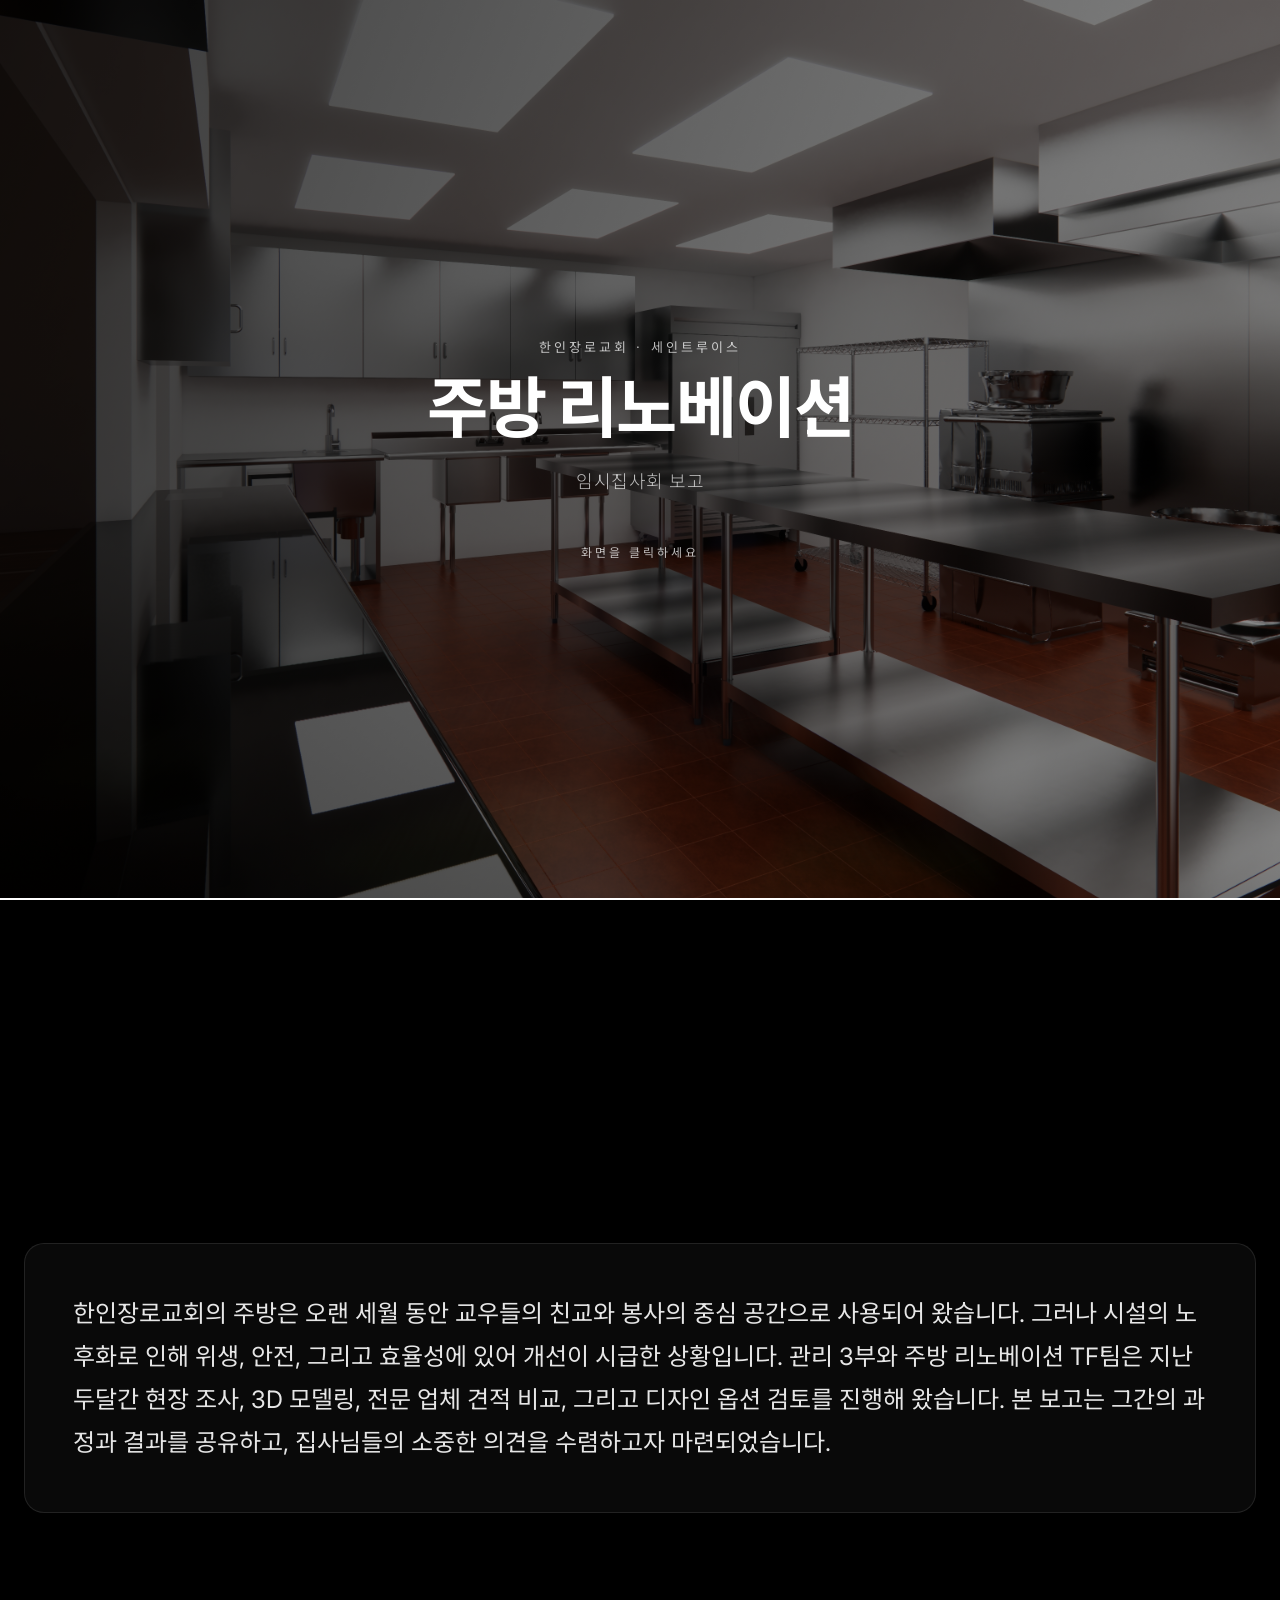
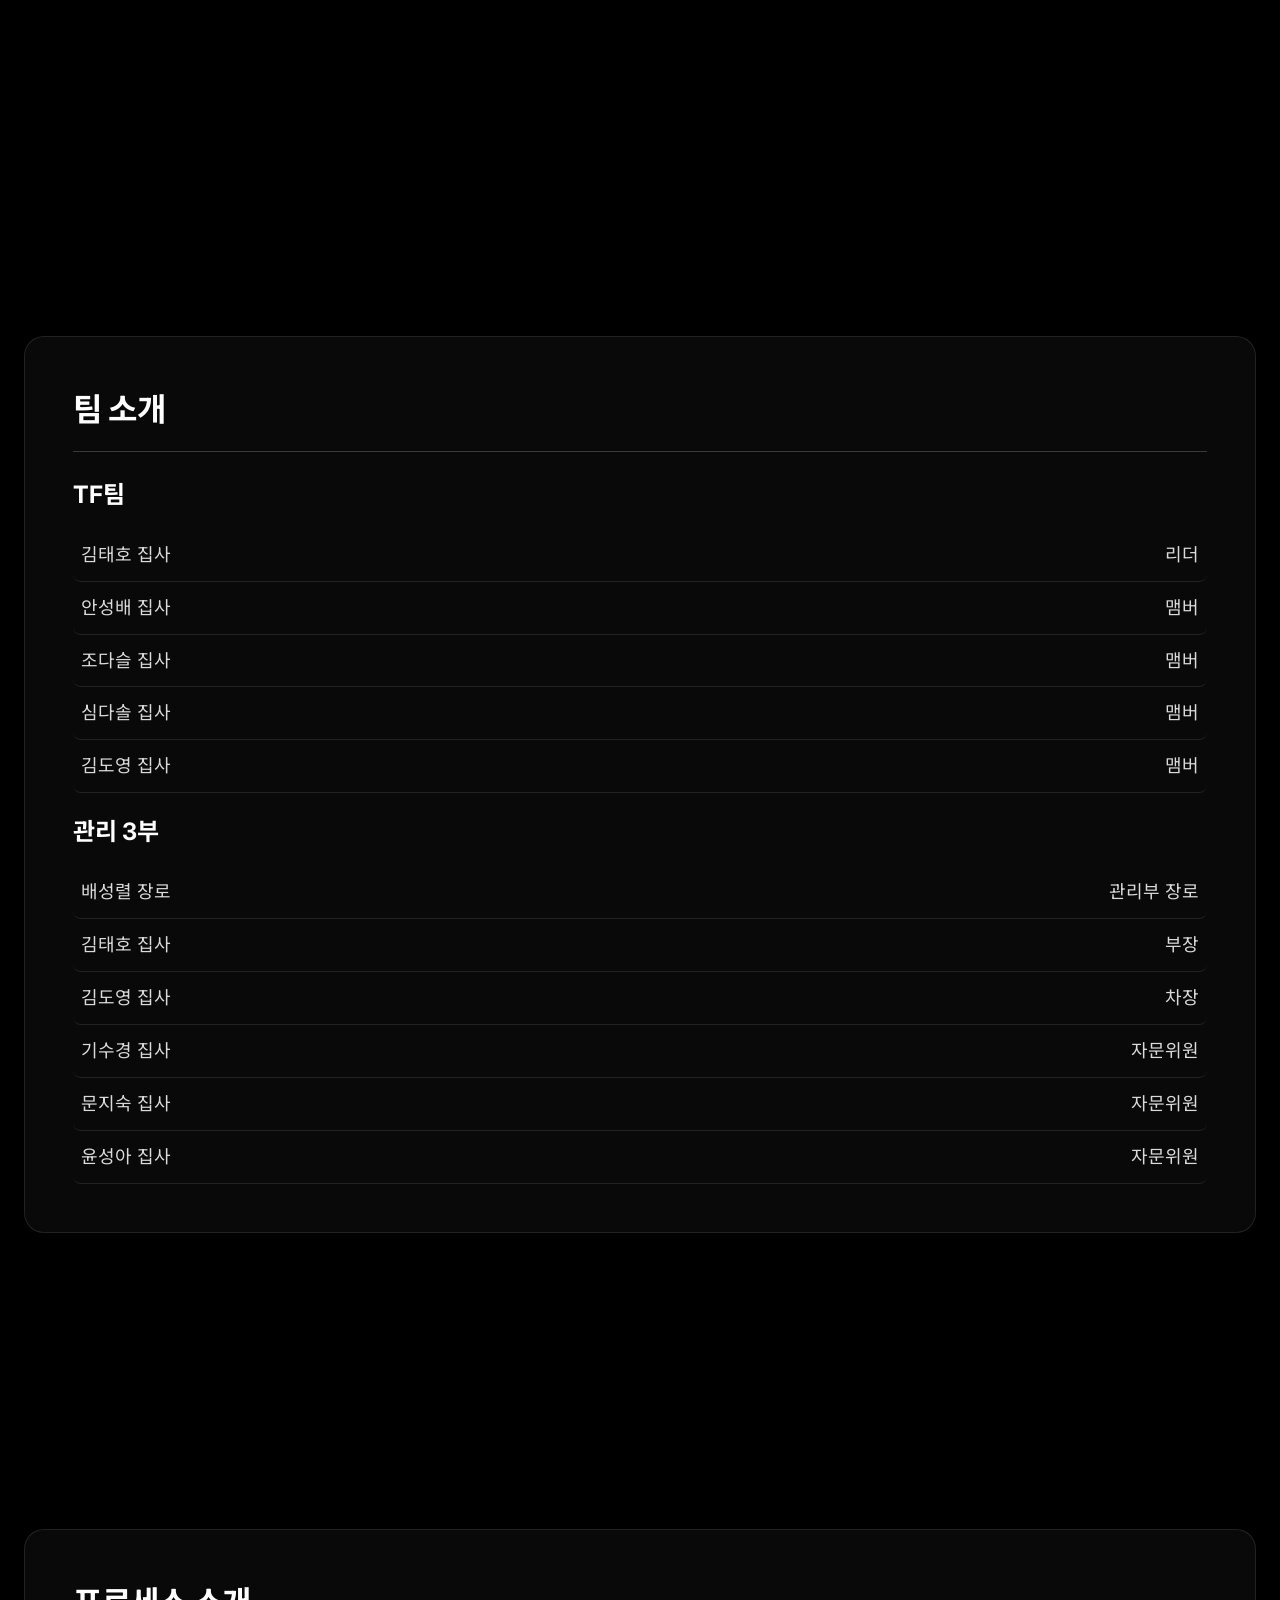
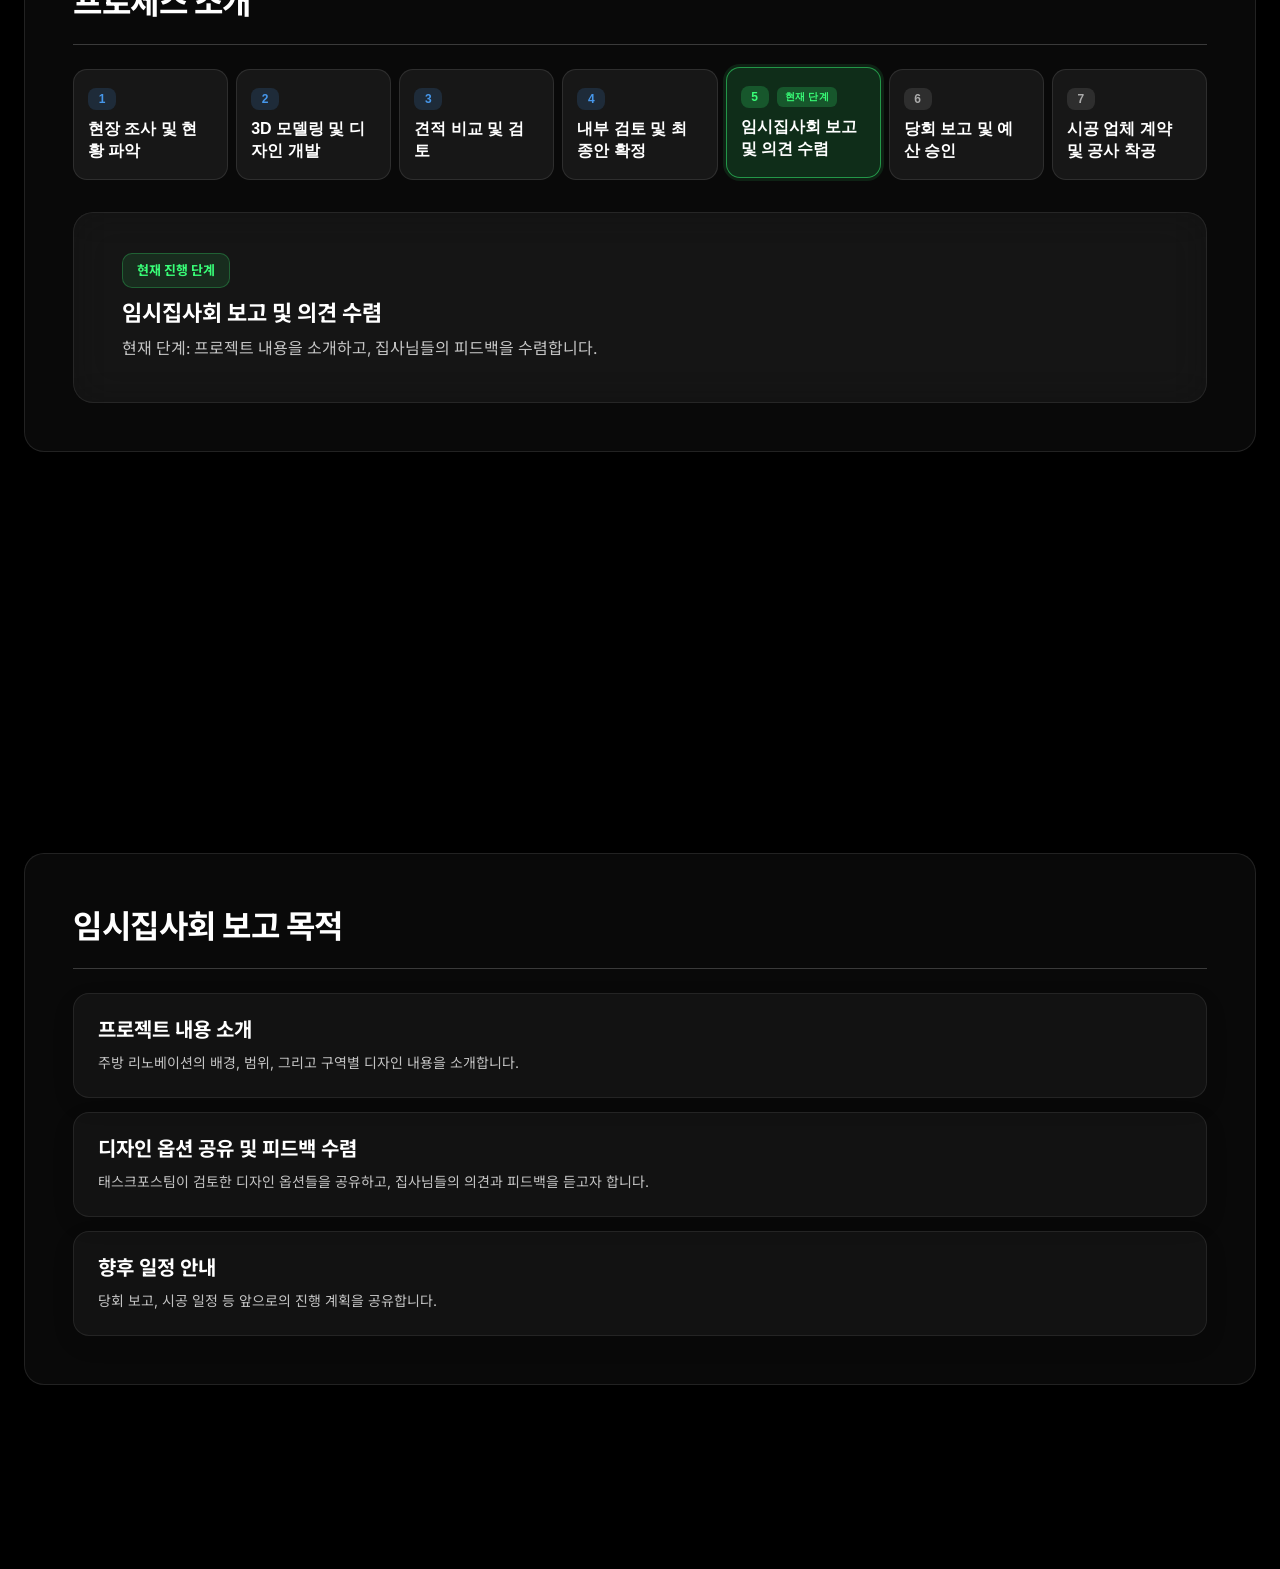
==== commit 1138b5e5: "UI & Performance: Fix laser visibility/lag, update Presentation to R8 with optimized thumbnails, and" ====
--- a/index.html
+++ b/index.html
@@ -55,6 +55,8 @@
 </main>
 <div id="pres-root"></div>
 <div id="print-overlay"></div>
+<canvas id="laser-canvas"></canvas>
+<div id="laser-cursor"></div>
 <div class="lb-overlay" id="lb">
   <div class="lb-top">
     <span class="lb-title" id="lb-title"></span>
--- a/css/components.css
+++ b/css/components.css
@@ -1850,8 +1850,8 @@
   top: 10px;
   right: 10px;
   z-index: 3;
-  background: #ffd87a;
-  color: #111;
+  background: var(--board-neon-green, #39ff78);
+  color: #06230f;
   border: 1px solid rgba(0,0,0,0.12);
   border-radius: 999px;
   padding: 6px 11px;
@@ -3990,12 +3990,13 @@
   min-height: 76px;
   resize: vertical;
   border: 1px solid rgba(255, 255, 255, 0.15);
-  background: rgba(0, 0, 0, 0.25);
-  color: #fff;
+  background: #fff;
+  color: #111;
   border-radius: 8px;
   padding: 9px 10px;
   font-family: var(--font);
-  font-size: 12px;
+  font-size: 13px;
+  font-weight: 500;
 }
 
 .pres-notes-form textarea:focus {
@@ -4087,3 +4088,80 @@
 .pres-overlay {
   display: none !important;
 }
+
+/* =========================================================================
+   LASER POINTER CURSOR
+   ========================================================================= */
+@media (pointer: fine) {
+  body {
+    cursor: none !important;
+  }
+  
+  a, button, [onclick], input, textarea, select, .gtab, .lb-nav, .pres-nav-arrow, .pres-icon-btn, .pres-btn, .pres-toc li button, .pres-note-del {
+    cursor: none !important; 
+  }
+
+  /* Make sure grabbing cursors are also hidden if we want pure laser effect, or override them */
+  .pres-stage.dragging {
+    cursor: none !important;
+  }
+
+  /* Disable laser pointer in presentation mode */
+  body.is-presentation main,
+  body.is-presentation {
+    cursor: default !important;
+  }
+  body.is-presentation a, 
+  body.is-presentation button, 
+  body.is-presentation [onclick], 
+  body.is-presentation input, 
+  body.is-presentation textarea, 
+  body.is-presentation select, 
+  body.is-presentation .gtab, 
+  body.is-presentation .lb-nav, 
+  body.is-presentation .pres-nav-arrow, 
+  body.is-presentation .pres-icon-btn, 
+  body.is-presentation .pres-btn, 
+  body.is-presentation .pres-toc li button, 
+  body.is-presentation .pres-note-del {
+    cursor: pointer !important;
+  }
+
+  body.is-presentation #laser-canvas,
+  body.is-presentation #laser-cursor {
+    display: none !important;
+  }
+
+  #laser-canvas {
+    position: fixed;
+    top: 0;
+    left: 0;
+    width: 100vw;
+    height: 100vh;
+    pointer-events: none;
+    z-index: 9999998;
+  }
+
+  #laser-cursor {
+    position: fixed;
+    top: 0;
+    left: 0;
+    width: 10px;
+    height: 10px;
+    background-color: #ff2a2a;
+    border-radius: 50%;
+    pointer-events: none;
+    z-index: 9999999;
+    transform: translate3d(-100px, -100px, 0) translate(-50%, -50%);
+    box-shadow: 0 0 10px 4px rgba(255, 42, 42, 0.4), 0 0 20px 8px rgba(255, 42, 42, 0.2);
+    transition: width 0.15s ease, height 0.15s ease, background-color 0.15s ease, box-shadow 0.15s ease;
+    will-change: transform;
+  }
+
+  #laser-cursor.active {
+    width: 16px;
+    height: 16px;
+    background-color: #ff5555;
+    box-shadow: 0 0 15px 6px rgba(255, 85, 85, 0.6), 0 0 25px 10px rgba(255, 85, 85, 0.3);
+  }
+}
--- a/css/briefing-board.css
+++ b/css/briefing-board.css
@@ -692,7 +692,8 @@
 }
 
 body.theme-flat2d .ds-req {
-  background: var(--board-orange);
+  background: var(--board-neon-green);
+  color: #06230f;
   border: none;
   font-size: 12px;
 }
@@ -793,6 +794,27 @@
 body.theme-flat2d .ds-card.selected .ds-check {
   border-color: #05220f;
   background: #ffffff;
+}
+
+body.theme-flat2d .ds-card.red.selected {
+  box-shadow: inset 0 0 0 3px var(--board-red), 0 0 0 8px rgba(255, 77, 79, 0.2), 0 14px 28px rgba(0, 0, 0, 0.11);
+}
+
+body.theme-flat2d .ds-card.red.selected .ds-img-wrap::after {
+  background: rgba(255, 77, 79, 0.14);
+}
+
+body.theme-flat2d .ds-card.red.selected .ds-caption {
+  background: linear-gradient(180deg, #fffafa 0%, #fff0f0 100%);
+}
+
+body.theme-flat2d .ds-card.red.selected .ds-select-btn {
+  background: var(--board-red);
+  color: #fff;
+}
+
+body.theme-flat2d .ds-card.red.selected .ds-img-title {
+  color: var(--board-red);
 }
 
 body.theme-flat2d .counter-color-card.on {
